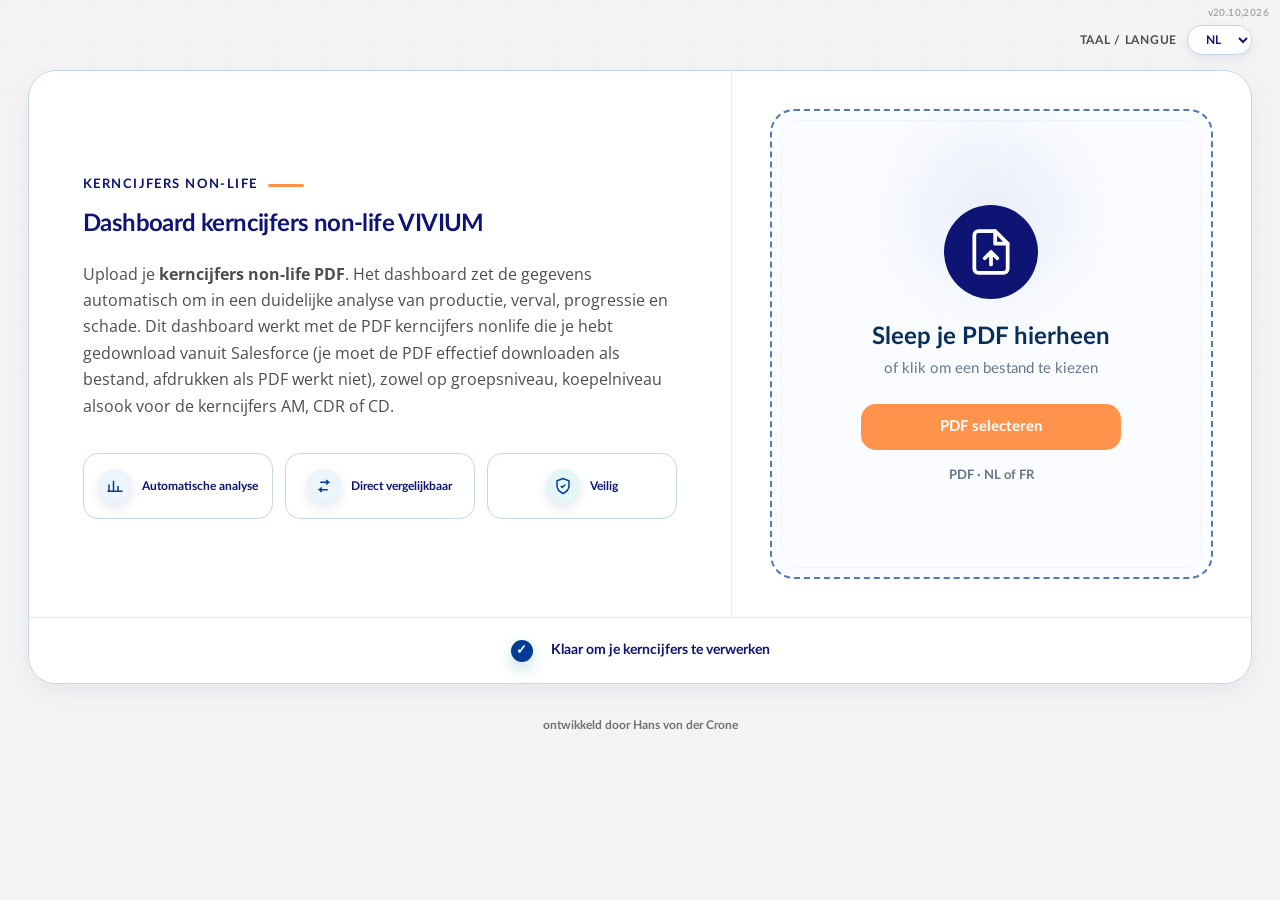
==== dashboard.html @ 4a61081d "Add files via upload" ====
﻿<!doctype html>
<html lang="nl">
<head>
<!-- Google tag (gtag.js) -->
<script async src="https://www.googletagmanager.com/gtag/js?id=G-1DXDEXC0J9"></script>
<script>
  window.dataLayer = window.dataLayer || [];
  function gtag(){dataLayer.push(arguments);}
  gtag('js', new Date());

  gtag('config', 'G-1DXDEXC0J9');
</script>
<meta charset="utf-8" />
<meta name="viewport" content="width=device-width, initial-scale=1" />
<title>Dashboard Vivium Non-Life</title>
<script src="libs/pdf.min.js"></script>
<script src="libs/html2canvas.min.js"></script>
<script src="libs/jspdf.umd.min.js"></script>
<link rel="stylesheet" href="dashboard.css">
</head>
<body>
<svg width="0" height="0" aria-hidden="true" style="position:absolute;pointer-events:none"><defs><filter id="viviumLogoTransparent" color-interpolation-filters="sRGB" x="0" y="0" width="100%" height="100%"><feColorMatrix in="SourceGraphic" type="matrix" values="1 0 0 0 0  0 1 0 0 0  0 0 1 0 0  1.18605 0 0 0 -0.18605"/></filter></defs></svg>
<button type="button" class="appVersion" id="appVersionBtn" aria-haspopup="dialog" aria-controls="releaseNotesModal">v20.10,2026</button>
<div class="releaseNotesModal hidden" id="releaseNotesModal" role="dialog" aria-modal="true" aria-labelledby="releaseNotesTitle">
  <div class="releaseNotesDialog">
    <div class="releaseNotesHead"><h2 id="releaseNotesTitle">Release notes</h2><button type="button" class="releaseNotesClose" id="releaseNotesCloseBtn" aria-label="Sluiten">×</button></div>
    <div class="releaseNotesContent hidden" id="releaseNotesContent" tabindex="0"></div>
  </div>
</div>
<div class="wrap">
  <div class="languageSwitch"><label for="languageSelect" id="languageLabel">Taal / Langue</label><select id="languageSelect"><option value="nl">NL</option><option value="fr">FR</option></select></div>
  <div id="topCompactBar" class="topCompactBar hidden">
    <div class="topCompactMain">
      <span id="topCompactTitle" class="topCompactTitle">PDF import & controle</span>
      <span id="topCompactSummary" class="topCompactSummary"></span>
    </div>
    <div class="topCompactActions">
      <button id="downloadCsvBtn" class="btn-csv hidden"><svg style="width:14px;height:14px;flex:0 0 auto;vertical-align:-2px;margin-right:5px" viewBox="0 0 24 24" fill="none" stroke="currentColor" stroke-width="2.2" stroke-linecap="round" stroke-linejoin="round"><path d="M21 15v4a2 2 0 0 1-2 2H5a2 2 0 0 1-2-2v-4"/><polyline points="7 10 12 15 17 10"/><line x1="12" y1="15" x2="12" y2="3"/></svg>Download CSV</button>
      <div id="exportPdfWrap" class="pdfExportWrap hidden">
        <div id="pdfOptionsWrap" class="pdfOptionsWrap">
          <button id="exportPdfBtn" class="btn-pdf pdfDropdownTrigger" type="button" aria-haspopup="dialog" aria-controls="pdfOptionsMenu" aria-expanded="false"><svg style="width:15px;height:15px;flex:0 0 auto" viewBox="0 0 24 24" fill="none" stroke="currentColor" stroke-width="2.2" stroke-linecap="round" stroke-linejoin="round"><path d="M14 2H6a2 2 0 0 0-2 2v16a2 2 0 0 0 2 2h12a2 2 0 0 0 2-2V8z"/><polyline points="14 2 14 8 20 8"/><line x1="12" y1="18" x2="12" y2="12"/><line x1="9" y1="15" x2="15" y2="15"/></svg><span id="exportPdfLabel">Exporteer PDF</span><svg class="pdfDropdownChevron" viewBox="0 0 24 24" fill="none" stroke="currentColor" stroke-width="2.5" stroke-linecap="round" stroke-linejoin="round" aria-hidden="true"><polyline points="6 9 12 15 18 9"/></svg></button>
          <div id="pdfOptionsMenu" class="pdfOptionsMenu" role="dialog" aria-label="PDF secties">
            <div id="pdfOptionsTitle" class="pdfOptionsTitle">PDF secties</div>
            <div class="pdfSelectionActions"><button type="button" id="pdfSelectAll" onclick="selectAllPdfSections(true)">Alles selecteren</button><button type="button" id="pdfSelectNone" onclick="selectAllPdfSections(false)">Niets selecteren</button></div>
            <label class="pdfOption"><input type="checkbox" class="pdfSectionCheck" value="summary"><span id="pdfOptSummary">Samenvatting</span></label>
            <label class="pdfOption"><input type="checkbox" class="pdfSectionCheck" value="productie"><span id="pdfOptProductie">Productie</span></label>
            <label class="pdfOption"><input type="checkbox" class="pdfSectionCheck" value="verval"><span id="pdfOptVerval">Verval</span></label>
            <label class="pdfOption"><input type="checkbox" class="pdfSectionCheck" value="schade"><span id="pdfOptSchade">Schade</span></label>
            <label class="pdfOption"><input type="checkbox" class="pdfSectionCheck" value="distributions"><span id="pdfOptDistributions">Verdelingen</span></label>
            <label class="pdfOption"><input type="checkbox" class="pdfSectionCheck" value="detail"><span id="pdfOptDetail">Detail</span></label>
            <label class="pdfOption"><input type="checkbox" class="pdfSectionCheck" value="view360"><span id="pdfOpt360">360-view</span></label>
            <div class="pdfOutputActions"><button type="button" id="printPdfBtn">Print to PDF</button><button type="button" id="pdfExportConfirmBtn">Export</button><div id="pdfPrintDestinationHint" class="pdfPrintDestinationHint">Kies in het afdrukvenster ‘Opslaan als PDF’ als bestemming/printer.</div></div>
          </div>
        </div>
      </div>
      <button type="button" id="topInfoToggleBtn" class="topInfoToggleBtn" onclick="openPdfPicker()" title="Importeer PDF" aria-label="Importeer PDF"><svg style="width:13px;height:13px;flex:0 0 auto;margin-right:5px" viewBox="0 0 24 24" fill="none" stroke="currentColor" stroke-width="2.2" stroke-linecap="round" stroke-linejoin="round"><path d="M14 2H6a2 2 0 0 0-2 2v16a2 2 0 0 0 2 2h12a2 2 0 0 0 2-2V8z"/><polyline points="14 2 14 8 20 8"/><line x1="12" y1="18" x2="12" y2="12"/><line x1="9" y1="15" x2="15" y2="15"/></svg>Importeer</button>
    </div>
  </div>
  <div class="hero">
    <div class="panel">
      <div class="heroEyebrow" id="heroEyebrow">Kerncijfers non-life</div>
      <h1 id="pageTitle">Dashboard kerncijfers non-life VIVIUM</h1>
      <p class="lead" id="pageLead">Upload je <strong>kerncijfers non-life PDF</strong>. Het dashboard zet de gegevens automatisch om in een duidelijke analyse van productie, verval, progressie en schade. Dit dashboard werkt met de PDF kerncijfers nonlife die je hebt gedownload vanuit Salesforce (je moet de PDF effectief downloaden als bestand, afdrukken als PDF werkt niet), zowel op groepsniveau, koepelniveau alsook voor de kerncijfers AM, CDR of CD.</p>
      <div class="heroBenefits">
        <div class="heroBenefit"><span class="heroBenefitIcon"><svg viewBox="0 0 24 24" fill="none" stroke="currentColor" stroke-width="2"><path d="M4 19V10M10 19V5M16 19v-7M22 19H2"/></svg></span><span id="heroBenefitAnalysis">Automatische analyse</span></div>
        <div class="heroBenefit"><span class="heroBenefitIcon"><svg viewBox="0 0 24 24" fill="none" stroke="currentColor" stroke-width="2"><path d="M7 7h11l-3-3M17 17H6l3 3M18 7l-3 3M6 17l3-3"/></svg></span><span id="heroBenefitCompare">Direct vergelijkbaar</span></div>
        <div class="heroBenefit"><span class="heroBenefitIcon" style="color:var(--green);background:#e5f6f7"><svg viewBox="0 0 24 24" fill="none" stroke="currentColor" stroke-width="2"><path d="M12 22s8-4 8-10V5l-8-3-8 3v7c0 6 8 10 8 10z"/><path d="m9 12 2 2 4-4"/></svg></span><span id="heroBenefitSafe">Veilig</span></div>
      </div>
      <div id="status" class="status">Klaar om je kerncijfers te verwerken</div>
    </div>
    <div class="upload">
      <img src="[data-uri]" alt="Vivium" class="upload-logo" id="uploadLogo">
      <div class="upload-zone" role="button" tabindex="0" onclick="document.getElementById('pdfFile').click()" onkeydown="if(event.key==='Enter'||event.key===' '){event.preventDefault();document.getElementById('pdfFile').click()}">
        <input type="file" id="pdfFile" accept="application/pdf,.pdf" multiple />
        <span class="heroUploadIcon"><svg viewBox="0 0 24 24" fill="none" stroke="currentColor" stroke-width="1.8" stroke-linecap="round" stroke-linejoin="round"><path d="M14 2H6a2 2 0 0 0-2 2v16a2 2 0 0 0 2 2h12a2 2 0 0 0 2-2V8z"/><polyline points="14 2 14 8 20 8"/><path d="M12 18v-6m-3 3 3-3 3 3"/></svg></span>
        <strong id="uploadTitle">Sleep je PDF hierheen</strong>
        <span id="uploadHint" class="hint">of klik om een bestand te kiezen</span>
        <button type="button" class="heroUploadButton" id="heroUploadButton">PDF selecteren</button>
        <span class="heroUploadMeta" id="heroUploadMeta">PDF · NL of FR</span>
      </div>
      <div id="fileName" class="upload-filename">Geen bestand geselecteerd</div>
    </div>
  </div>

  <section id="multiImportPanel" class="multiImportPanel hidden" aria-labelledby="multiImportTitle" aria-busy="false">
    <h2 id="multiImportTitle">Controleer je PDF’s</h2>
    <div id="multiImportFiles" aria-live="polite"></div>
    <label class="multiImportName"><span id="multiImportNameLabel">Naam gezamenlijk rapport (optioneel)</span><input id="multiImportName" type="text" maxlength="120"></label>
    <p id="multiImportTypeWarning" class="importTypeWarning hidden" role="status"></p>
    <p id="multiImportMessage" role="status"></p>
    <div class="multiImportActions"><button type="button" id="multiImportBuild" disabled>Rapport tonen</button><button type="button" id="multiImportCancel">Annuleren</button></div>
  </section>

  <div id="dashboard" class="hidden">
    <div id="reportSources" class="reportSources hidden"></div>
    <div id="importControl" class="importControl hidden"></div>
    <div id="brokerInfo" class="brokerInfo hidden">
      <div class="brokerTextBlock">
        <div id="brokerInfoLabel" class="label">Makelaar / koepelnummer</div>
        <div id="brokerName" class="brokerName"></div>
        <div id="brokerPeriod" class="label brokerPeriod"></div>
      </div>
      <img src="[data-uri]" alt="Vivium" class="brokerLogo" id="brokerLogoImg">
    </div>
    <div class="kpiExportWrap">
      <div id="kpis" class="kpis"></div>
      <div class="blockExportActions kpiExportActions" data-export-target="topKpis" aria-label="KPI's exporteren"><button type="button" class="blockExportBtn blockExportDownload" title="Download KPI's als PNG"><svg viewBox="0 0 24 24" fill="none" stroke="currentColor" stroke-width="2.2" stroke-linecap="round" stroke-linejoin="round"><path d="M21 15v4a2 2 0 0 1-2 2H5a2 2 0 0 1-2-2v-4"/><polyline points="7 10 12 15 17 10"/><line x1="12" y1="15" x2="12" y2="3"/></svg></button><button type="button" class="blockExportBtn blockExportCopy" title="Kopieer KPI's als afbeelding"><svg viewBox="0 0 24 24" fill="none" stroke="currentColor" stroke-width="2.2" stroke-linecap="round" stroke-linejoin="round"><rect x="9" y="9" width="13" height="13" rx="2"/><path d="M5 15H4a2 2 0 0 1-2-2V4a2 2 0 0 1 2-2h9a2 2 0 0 1 2 2v1"/></svg><span class="exportCopyText" style="font-size:11px;font-weight:950;padding-left:4px">Kopieer</span></button></div>
    </div>
    <div class="dashboardToolbarHome" id="dashboardToolbarHome">
      <div class="dashboardToolbar" id="dashboardToolbar">
        <div class="viewDropdownWrap" id="viewDropdownWrap">
          <span class="toolbarLabel" id="viewModeLabel">Weergave</span>
          <div class="view360AnalysisToggle viewModeSegmented" id="viewModeControls" role="group" aria-label="Weergave">
              <button type="button" class="active" data-view="main" id="viewMainBtn">Hoofdcategorieën</button>
              <button type="button" data-view="sub" id="viewSubBtn">Subcategorieën</button>
              <button type="button" data-view="all" id="viewAllBtn">Hoofd- en subcategorieën</button>
          </div>
        </div>
        <label class="previousYearsControl" id="previousYearsControl"><input type="checkbox" id="previousYearsToggle"><span id="previousYearsToggleLabel">Vorige jaren</span></label>
        <div class="kpiSelectorWrap" id="kpiSelectorWrap">
          <div class="toolbarGroup" id="kpiSelectorControls">
            <button type="button" class="viewDropdownMain" id="kpiSelectorMain">Alle KPI's</button>
            <button type="button" class="viewDropdownBtn" id="kpiSelectorBtn" title="KPI's kiezen" aria-label="KPI's kiezen" aria-expanded="false"><svg style="width:13px;height:13px;display:block" viewBox="0 0 24 24" fill="none" stroke="currentColor" stroke-width="2.5" stroke-linecap="round" stroke-linejoin="round"><polyline points="6 9 12 15 18 9"/></svg></button>
            <div class="viewDropdownMenu kpiSelectorMenu" id="kpiSelectorMenu" role="menu" aria-label="KPI's kiezen">
              <label class="kpiCheck"><input type="checkbox" class="kpiOverviewCheck" data-kpi-section="samenvatting" checked><span id="kpiCheckSamenvatting">Samenvatting</span></label>
              <label class="kpiCheck"><input type="checkbox" class="kpiOverviewCheck" data-kpi-section="productie" checked><span id="kpiCheckProductie">Productie</span></label>
              <label class="kpiCheck"><input type="checkbox" class="kpiOverviewCheck" data-kpi-section="verval" checked><span id="kpiCheckVerval">Verval</span></label>
              <label class="kpiCheck"><input type="checkbox" class="kpiOverviewCheck" data-kpi-section="progressie" checked><span id="kpiCheckProgressie">Progressie</span></label>
              <label class="kpiCheck"><input type="checkbox" class="kpiOverviewCheck" data-kpi-section="schade" checked><span id="kpiCheckSchade">Schade</span></label>
              <label class="kpiCheck"><input type="checkbox" class="kpiOverviewCheck" data-kpi-section="portefeuille" checked><span id="kpiCheckPortefeuille">Portefeuille</span></label>
            </div>
          </div>
        </div>
        <button type="button" class="drillBtn" id="drillToggleBtn">Alles uitklappen</button>
      </div>
    </div>
    <div class="tabs">
      <button class="tab active" data-tab="samenvatting" id="tabSamenvatting">Samenvatting</button>
      <button class="tab" data-tab="productie" id="tabProductie">Productie</button>
      <button class="tab" data-tab="verval" id="tabVerval">Verval</button>
      <button class="tab" data-tab="progressie" id="tabProgressie">Progressie</button>
      <button class="tab" data-tab="schade" id="tabSchade">Schade</button>
      <button class="tab" data-tab="portefeuille" id="tabPortefeuille">Portefeuille</button>
      <button class="tab" data-tab="detail" id="tabDetail">Detail</button>
      <button class="tab" data-tab="view360" id="tab360">360-view</button>
      <button class="tab" data-tab="kpiOverzicht" id="tabKpis">KPI's</button>
    </div>

    <section id="samenvatting" class="section active">
      <div class="card full">
        <div class="titleExportRow"><div class="sectionTitleWrap"><h2 id="summaryTitle">Samenvatting</h2><span class="sectionPeriodInline" id="summaryPeriodInline"></span></div><div class="sectionToolbarSlot"></div><div class="blockExportActions" data-export-target="summaryAll" aria-label="Samenvatting exporteren"><button type="button" class="blockExportBtn blockExportDownload" title="Download Samenvatting als PNG"><svg viewBox="0 0 24 24" fill="none" stroke="currentColor" stroke-width="2.2" stroke-linecap="round" stroke-linejoin="round"><path d="M21 15v4a2 2 0 0 1-2 2H5a2 2 0 0 1-2-2v-4"/><polyline points="7 10 12 15 17 10"/><line x1="12" y1="15" x2="12" y2="3"/></svg></button><button type="button" class="blockExportBtn blockExportCopy" title="Kopieer Samenvatting als afbeelding"><svg viewBox="0 0 24 24" fill="none" stroke="currentColor" stroke-width="2.2" stroke-linecap="round" stroke-linejoin="round"><rect x="9" y="9" width="13" height="13" rx="2"/><path d="M5 15H4a2 2 0 0 1-2-2V4a2 2 0 0 1 2-2h9a2 2 0 0 1 2 2v1"/></svg><span style="font-size:11px;font-weight:950;padding-left:4px">Kopieer</span></button></div></div>
        <div id="insightSummary" class="insightSummary hidden"></div>
      </div>
      <div id="prodBarTooltip" class="prodBarTooltip"></div>
    </section>

    <section id="view360" class="section">
      <div class="card full">
        <div class="titleExportRow"><div class="sectionTitleWrap"><h2 id="view360Title">360-view</h2><span class="sectionBrokerInline" id="view360BrokerInline"></span><span class="sectionPeriodInline" id="view360PeriodInline"></span></div><div class="sectionToolbarSlot"></div><div class="view360AnalysisToggle view360GlobalToggle" role="group" aria-label="Analyseweergave"><button type="button" class="active" data-view360-analysis="main" id="view360MainBtn">Hoofdcategorieën</button><button type="button" data-view360-analysis="sub" id="view360SubBtn">Subcategorieën</button><button type="button" data-view360-analysis="all" id="view360AllBtn">Hoofd- en subcategorieën</button></div><div class="blockExportActions" data-export-target="view360All" aria-label="360-view exporteren"><button type="button" class="blockExportBtn blockExportDownload" title="Download 360-view als PNG"><svg viewBox="0 0 24 24" fill="none" stroke="currentColor" stroke-width="2.2" stroke-linecap="round" stroke-linejoin="round"><path d="M21 15v4a2 2 0 0 1-2 2H5a2 2 0 0 1-2-2v-4"/><polyline points="7 10 12 15 17 10"/><line x1="12" y1="15" x2="12" y2="3"/></svg></button><button type="button" class="blockExportBtn blockExportCopy" title="Kopieer 360-view als afbeelding"><svg viewBox="0 0 24 24" fill="none" stroke="currentColor" stroke-width="2.2" stroke-linecap="round" stroke-linejoin="round"><rect x="9" y="9" width="13" height="13" rx="2"/><path d="M5 15H4a2 2 0 0 1-2-2V4a2 2 0 0 1 2-2h9a2 2 0 0 1 2 2v1"/></svg><span style="font-size:11px;font-weight:950;padding-left:4px">Kopieer</span></button></div></div>
        <div id="view360Content" class="view360Stack"></div>
      </div>
    </section>

    <section id="productie" class="section">
      <div class="card full">
        <div class="titleExportRow"><div class="sectionTitleWrap"><h2 id="prodTitle">Productie</h2><span class="sectionPeriodInline" id="prodPeriodInline"></span></div><div class="sectionToolbarSlot"></div><div class="blockExportActions" data-export-target="productieAll" aria-label="Productie exporteren"><button type="button" class="blockExportBtn blockExportDownload" title="Download Productie als PNG"><svg viewBox="0 0 24 24" fill="none" stroke="currentColor" stroke-width="2.2" stroke-linecap="round" stroke-linejoin="round"><path d="M21 15v4a2 2 0 0 1-2 2H5a2 2 0 0 1-2-2v-4"/><polyline points="7 10 12 15 17 10"/><line x1="12" y1="15" x2="12" y2="3"/></svg></button><button type="button" class="blockExportBtn blockExportCopy" title="Kopieer Productie als afbeelding"><svg viewBox="0 0 24 24" fill="none" stroke="currentColor" stroke-width="2.2" stroke-linecap="round" stroke-linejoin="round"><rect x="9" y="9" width="13" height="13" rx="2"/><path d="M5 15H4a2 2 0 0 1-2-2V4a2 2 0 0 1 2-2h9a2 2 0 0 1 2 2v1"/></svg><span style="font-size:11px;font-weight:950;padding-left:4px">Kopieer</span></button></div></div>
        <p class="sub" id="prodSub"></p>
        <div class="note" id="prodNote">De gegevens hieronder tonen per hoofdcategorie eerst de hoofdrij en daaronder alle subcategorieën uit de CSV.</div>
        <div id="prodGrouped"></div>
      </div>
    </section>

    <section id="verval" class="section">
      <div class="card full">
        <div class="titleExportRow"><div class="sectionTitleWrap"><h2 id="vervalTitle">Verval</h2><span class="sectionPeriodInline" id="vervalPeriodInline"></span></div><div class="sectionToolbarSlot"></div><div class="blockExportActions" data-export-target="vervalAll" aria-label="Verval exporteren"><button type="button" class="blockExportBtn blockExportDownload" title="Download Verval als PNG"><svg viewBox="0 0 24 24" fill="none" stroke="currentColor" stroke-width="2.2" stroke-linecap="round" stroke-linejoin="round"><path d="M21 15v4a2 2 0 0 1-2 2H5a2 2 0 0 1-2-2v-4"/><polyline points="7 10 12 15 17 10"/><line x1="12" y1="15" x2="12" y2="3"/></svg></button><button type="button" class="blockExportBtn blockExportCopy" title="Kopieer Verval als afbeelding"><svg viewBox="0 0 24 24" fill="none" stroke="currentColor" stroke-width="2.2" stroke-linecap="round" stroke-linejoin="round"><rect x="9" y="9" width="13" height="13" rx="2"/><path d="M5 15H4a2 2 0 0 1-2-2V4a2 2 0 0 1 2-2h9a2 2 0 0 1 2 2v1"/></svg><span style="font-size:11px;font-weight:950;padding-left:4px">Kopieer</span></button></div></div>
        <p class="sub" id="vervalSub"></p>
        <div class="note" id="vervalNote">De gegevens hieronder tonen per hoofdcategorie eerst de hoofdrij en daaronder alle subcategorieën uit de CSV, inclusief verval door klant en maatschappij.</div>
        <div id="vervalGrouped"></div>
      </div>
    </section>

    <section id="progressie" class="section">
      <div class="card full">
        <div class="titleExportRow"><div class="sectionTitleWrap"><h2 id="progTitle">Progressie</h2><span class="sectionPeriodInline" id="progPeriodInline"></span></div><div class="sectionToolbarSlot"></div><div class="blockExportActions" data-export-target="progressieAll" aria-label="Progressie exporteren"><button type="button" class="blockExportBtn blockExportDownload" title="Download Progressie als PNG"><svg viewBox="0 0 24 24" fill="none" stroke="currentColor" stroke-width="2.2" stroke-linecap="round" stroke-linejoin="round"><path d="M21 15v4a2 2 0 0 1-2 2H5a2 2 0 0 1-2-2v-4"/><polyline points="7 10 12 15 17 10"/><line x1="12" y1="15" x2="12" y2="3"/></svg></button><button type="button" class="blockExportBtn blockExportCopy" title="Kopieer Progressie als afbeelding"><svg viewBox="0 0 24 24" fill="none" stroke="currentColor" stroke-width="2.2" stroke-linecap="round" stroke-linejoin="round"><rect x="9" y="9" width="13" height="13" rx="2"/><path d="M5 15H4a2 2 0 0 1-2-2V4a2 2 0 0 1 2-2h9a2 2 0 0 1 2 2v1"/></svg><span style="font-size:11px;font-weight:950;padding-left:4px">Kopieer</span></button></div></div>
        <p class="sub" id="progSub"></p>
        <div class="note" id="progNote">Progressie wordt getoond als productie - verval + transformatie, per hoofdcategorie en subcategorie zoals aangeleverd in de CSV.</div>
        <div id="progGrouped"></div>
      </div>
    </section>

    <section id="schade" class="section">
      <div class="card full">
        <div class="titleExportRow"><div class="sectionTitleWrap"><h2 id="schadeTitle">Schade</h2><span class="sectionPeriodInline" id="schadePeriodInline"></span></div><div class="sectionToolbarSlot"></div><div class="blockExportActions" data-export-target="schadeAll" aria-label="Schade exporteren"><button type="button" class="blockExportBtn blockExportDownload" title="Download Schade als PNG"><svg viewBox="0 0 24 24" fill="none" stroke="currentColor" stroke-width="2.2" stroke-linecap="round" stroke-linejoin="round"><path d="M21 15v4a2 2 0 0 1-2 2H5a2 2 0 0 1-2-2v-4"/><polyline points="7 10 12 15 17 10"/><line x1="12" y1="15" x2="12" y2="3"/></svg></button><button type="button" class="blockExportBtn blockExportCopy" title="Kopieer Schade als afbeelding"><svg viewBox="0 0 24 24" fill="none" stroke="currentColor" stroke-width="2.2" stroke-linecap="round" stroke-linejoin="round"><rect x="9" y="9" width="13" height="13" rx="2"/><path d="M5 15H4a2 2 0 0 1-2-2V4a2 2 0 0 1 2-2h9a2 2 0 0 1 2 2v1"/></svg><span style="font-size:11px;font-weight:950;padding-left:4px">Kopieer</span></button></div></div>
        <p class="sub" id="schadeSub"></p>
        <div class="note" id="schadeNote">Interpretatie schade: een daling van schadegevallen, schadelast of S/P is positief en wordt groen weergegeven, een stijging is negatief.</div>
        <div id="schadeGrouped"></div>
      </div>
    </section>

    <section id="portefeuille" class="section">
      <div class="card full">
        <div class="titleExportRow"><div class="sectionTitleWrap"><h2 id="portefeuilleTitle">Portefeuille: verdiende premie</h2><span class="sectionPeriodInline" id="portefeuillePeriodInline"></span></div><div class="sectionToolbarSlot"></div><div class="blockExportActions" data-export-target="portefeuilleAll" aria-label="Portefeuille exporteren"><button type="button" class="blockExportBtn blockExportDownload" title="Download Portefeuille als PNG"><svg viewBox="0 0 24 24" fill="none" stroke="currentColor" stroke-width="2.2" stroke-linecap="round" stroke-linejoin="round"><path d="M21 15v4a2 2 0 0 1-2 2H5a2 2 0 0 1-2-2v-4"/><polyline points="7 10 12 15 17 10"/><line x1="12" y1="15" x2="12" y2="3"/></svg></button><button type="button" class="blockExportBtn blockExportCopy" title="Kopieer Portefeuille als afbeelding"><svg viewBox="0 0 24 24" fill="none" stroke="currentColor" stroke-width="2.2" stroke-linecap="round" stroke-linejoin="round"><rect x="9" y="9" width="13" height="13" rx="2"/><path d="M5 15H4a2 2 0 0 1-2-2V4a2 2 0 0 1 2-2h9a2 2 0 0 1 2 2v1"/></svg><span style="font-size:11px;font-weight:950;padding-left:4px">Kopieer</span></button></div></div>
        <p class="sub" id="portefeuilleSub"></p>
        <div class="note" id="portefeuilleNote">De grafieken hieronder tonen de verdiende premie op TOTAAL NON LIFE-niveau: eerst de drie meest recente volledige jaren, daarnaast de laatste periode vorig jaar tegenover de laatste periode dit jaar.</div>
        <div id="portefeuilleCharts"></div>
        <div id="portfolioPieCard" class="portfolioPieCard hidden">
          <div class="portfolioPieHeader">
            <div class="titleExportRow"><h2 id="portfolioPieTitle">Verdeling verdiende premie</h2><div class="blockExportActions" data-export-target="portfolioPie" aria-label="Verdeling verdiende premie exporteren"><button type="button" class="blockExportBtn blockExportDownload" title="Download verdeling verdiende premie als PNG"><svg viewBox="0 0 24 24" fill="none" stroke="currentColor" stroke-width="2.2" stroke-linecap="round" stroke-linejoin="round"><path d="M21 15v4a2 2 0 0 1-2 2H5a2 2 0 0 1-2-2v-4"/><polyline points="7 10 12 15 17 10"/><line x1="12" y1="15" x2="12" y2="3"/></svg></button><button type="button" class="blockExportBtn blockExportCopy" title="Kopieer verdeling verdiende premie als afbeelding"><svg viewBox="0 0 24 24" fill="none" stroke="currentColor" stroke-width="2.2" stroke-linecap="round" stroke-linejoin="round"><rect x="9" y="9" width="13" height="13" rx="2"/><path d="M5 15H4a2 2 0 0 1-2-2V4a2 2 0 0 1 2-2h9a2 2 0 0 1 2 2v1"/></svg><span style="font-size:11px;font-weight:950;padding-left:4px">Kopieer</span></button></div></div>
            <p class="sub" id="portfolioPieSub"></p>
          </div>
          <div class="portfolioPiePair">
            <div class="portfolioPiePanel" id="portfolioPiePrevPanel">
              <h3 id="portfolioPiePrevTitle"></h3>
              <div class="productionPieGrid portfolioPieGrid">
                <div class="pieWrap">
                  <canvas id="portfolioPiePrevCanvas" width="990" height="645"></canvas>
                  <div id="portfolioPiePrevTotal" class="portfolioPieTotal"></div>
                </div>
                <div id="portfolioPiePrevLegend" class="pieLegend"></div>
              </div>
            </div>
            <div class="portfolioPiePanel" id="portfolioPieCurrPanel">
              <h3 id="portfolioPieCurrTitle"></h3>
              <div class="productionPieGrid portfolioPieGrid">
                <div class="pieWrap">
                  <canvas id="portfolioPieCurrCanvas" width="990" height="645"></canvas>
                  <div id="portfolioPieCurrTotal" class="portfolioPieTotal"></div>
                </div>
                <div id="portfolioPieCurrLegend" class="pieLegend"></div>
              </div>
            </div>
          </div>
          <div id="portfolioPieTooltip" class="pieTooltip portfolioPieTooltip"></div>
        </div>
      </div>
    </section>

    <section id="kpiOverzicht" class="section">
      <div class="card full">
        <div class="titleExportRow"><div class="sectionTitleWrap"><h2 id="kpiOverviewTitle">KPI's</h2><span class="sectionPeriodInline" id="kpiOverviewPeriodInline"></span></div><div class="sectionToolbarSlot"></div><div class="blockExportActions" data-export-target="kpiOverviewAll" aria-label="KPI-overzicht exporteren"><button type="button" class="blockExportBtn blockExportDownload" title="Download KPI-overzicht als PNG"><svg viewBox="0 0 24 24" fill="none" stroke="currentColor" stroke-width="2.2" stroke-linecap="round" stroke-linejoin="round"><path d="M21 15v4a2 2 0 0 1-2 2H5a2 2 0 0 1-2-2v-4"/><polyline points="7 10 12 15 17 10"/><line x1="12" y1="15" x2="12" y2="3"/></svg></button><button type="button" class="blockExportBtn blockExportCopy" title="Kopieer KPI-overzicht als afbeelding"><svg viewBox="0 0 24 24" fill="none" stroke="currentColor" stroke-width="2.2" stroke-linecap="round" stroke-linejoin="round"><rect x="9" y="9" width="13" height="13" rx="2"/><path d="M5 15H4a2 2 0 0 1-2-2V4a2 2 0 0 1 2-2h9a2 2 0 0 1 2 2v1"/></svg><span style="font-size:11px;font-weight:950;padding-left:4px">Kopieer</span></button></div></div>
        <div id="kpiOverviewGroups" class="kpiOverviewGroups"></div>
      </div>
    </section>

    <section id="detail" class="section">
      <div class="card">
        <div class="titleExportRow"><div class="sectionTitleWrap"><h2 id="detailTitle">Hoofd- en subcategorieën</h2><span class="sectionPeriodInline" id="detailPeriodInline"></span></div><div class="sectionToolbarSlot"></div><div class="blockExportActions" data-export-target="detailAll" aria-label="Detail exporteren"><button type="button" class="blockExportBtn blockExportDownload" title="Download Detail als PNG"><svg viewBox="0 0 24 24" fill="none" stroke="currentColor" stroke-width="2.2" stroke-linecap="round" stroke-linejoin="round"><path d="M21 15v4a2 2 0 0 1-2 2H5a2 2 0 0 1-2-2v-4"/><polyline points="7 10 12 15 17 10"/><line x1="12" y1="15" x2="12" y2="3"/></svg></button><button type="button" class="blockExportBtn blockExportCopy" title="Kopieer Detail als afbeelding"><svg viewBox="0 0 24 24" fill="none" stroke="currentColor" stroke-width="2.2" stroke-linecap="round" stroke-linejoin="round"><rect x="9" y="9" width="13" height="13" rx="2"/><path d="M5 15H4a2 2 0 0 1-2-2V4a2 2 0 0 1 2-2h9a2 2 0 0 1 2 2v1"/></svg><span style="font-size:11px;font-weight:950;padding-left:4px">Kopieer</span></button></div></div>
        <p class="sub" id="detailSub"></p>
        <div id="categoryDetails"></div>
      </div>
    </section>
    <button id="floatingKpiScrollBtn" class="floatingKpiScrollBtn" type="button" onclick="scrollToKpiStart()" title="Ga naar boven" aria-label="Ga naar boven"><svg style="width:13px;height:13px;flex:0 0 auto" viewBox="0 0 24 24" fill="none" stroke="currentColor" stroke-width="2.5" stroke-linecap="round" stroke-linejoin="round"><polyline points="18 15 12 9 6 15"/></svg>TOP</button>

    <div class="card full" id="productionPieCard">
      <div class="titleExportRow"><h2 id="productionPieTitle">Verdeling productie</h2><div class="blockExportActions" data-export-target="productionPie" aria-label="Verdeling exporteren"><button type="button" class="blockExportBtn blockExportDownload" title="Download verdeling als PNG"><svg viewBox="0 0 24 24" fill="none" stroke="currentColor" stroke-width="2.2" stroke-linecap="round" stroke-linejoin="round"><path d="M21 15v4a2 2 0 0 1-2 2H5a2 2 0 0 1-2-2v-4"/><polyline points="7 10 12 15 17 10"/><line x1="12" y1="15" x2="12" y2="3"/></svg></button><button type="button" class="blockExportBtn blockExportCopy" title="Kopieer verdeling als afbeelding"><svg viewBox="0 0 24 24" fill="none" stroke="currentColor" stroke-width="2.2" stroke-linecap="round" stroke-linejoin="round"><rect x="9" y="9" width="13" height="13" rx="2"/><path d="M5 15H4a2 2 0 0 1-2-2V4a2 2 0 0 1 2-2h9a2 2 0 0 1 2 2v1"/></svg><span style="font-size:11px;font-weight:950;padding-left:4px">Kopieer</span></button></div></div>
      <p class="sub" id="productionPieSub"></p>
      <div class="productionPieGrid">
        <div class="pieWrap">
          <canvas id="productionPieCanvas" width="460" height="360"></canvas>
          <div id="productionPieTooltip" class="pieTooltip"></div>
        </div>
        <div id="productionPieLegend" class="pieLegend"></div>
      </div>
    </div>

  </div>

  <div class="footer-disclaimer">ontwikkeld door Hans von der Crone</div>
</div>

<!-- Release notes: voeg nieuwe versies onderaan toe, gevolgd door één wijziging per regel. -->
<script type="text/plain" id="releaseNotesSource">
v1.5.26
lancering 1e versie
toevoeging van PDF export functionaliteit
toevoeging van taartdiagram verdiende premie onder portefeuille
check import PDF
import-scherm klapt dicht na importeren pdf
werkt nu ook voor AM/CDR cijfers
onderverdelingen snel open/dicht te klikken met knop "alles tonen/beperkte weergave"
mogelijkheid om enkel hoofdblokken of subcategorieën te tonen
kleurbalkjes consistent gemaakt qua layout/kleur over alle tabs
taartdiagrammen aangepast, met hoverfunctionaliteit
volgorde negatieve/positieve progressie juistgezet onderaan
enkel foutjes rechtgezet bij keuzes weergave
verdeling portefeuille toevoegd aan PDF
gemiddelde schadelast toegevoegd per categorie
% verval toegevoegd onder sectie "vervalpremie"
mogelijkheid toegevoegd om elk blok te downloaden of in geheugen te zetten (copy) als PNG bestand
KPI's bovenaan wijzigen ifv gekozen tab met relevante info
taartdiagrammen onderaan tonen nu ook telkens vergelijking vorig jaar (volledig jaar)
taartdiagrammen hebben nieuwe layout, info bubbels verschijnen nu ook als je in legende hovert
bij progressie staat nu een ander type grafiek (waterfall-grafiek) + legenda met vergelijking
de S/P Kpi's tonen nu ook verschil in %-punten tov vorig jaar

v4.5.26
tekstuele informatie bij de samenvatting wat leesbaarder gemaakt met sortering op %
bij detail per categorie S/P en afgetopte S/P vermeld met vergelijking
mooiere uitlijning van de detailblokken + consistent lettertype
periode wordt vermeld als MAAND/JAAR ipv MAAND JAAR (is visueel duidelijker)
watervalgrafiek aangepast, is nu duidelijker en juister
euro notatie volgens Belgische norm

v9.5.26
op verzoek collega's overal waar delta S/P wordt getoond, aangepast zodat dit absolute verschil toont ipv rekenkundig verschil, we spreken bij makelaars ook altijd over absolute stijging/daling
bij verval info toegevoegd rond verval vs verdiede premie
miniblokken 'verval door klant' en 'verval door maatschappij' verborgen onder selectieknop (is niet altijd relevant en neemt veel plaats op scherm)
staafgrafieken bij de categorieblokken anders ingedeeld, visueel sterker
PDFs grondig aangepast en uitgebreid
delta's toegevoegd naast elke balk 'laatste periode' in de miniblokken
detail per categorie toegevoegd aan pdf

v12.5.26
keuzemenu toegevoegd aan de PDF export zodat je delen kan kiezen
PDF export + csv export makkelijker bereikbaar gemaakt (rechtsboven), zat voorheen in submenu
weergave-keuze knop met dropdown en op logischere plaats gezet
verdeling portefeuille toegevoegd aan pdf
import knop rechtsboven voorzien naast export PDF
layout tabs wat visueel aangepast, taalkeuze staat nu ook in 1 balk (meer plaats)
subtiele animaties toegevoegd
als je op een KPI klikt, dan springt pagina naar betreffende categorie voor detail

v13.5.26
versienummer toegevoegd rechtsboven

v18.5.26
op tabblad schade is rechtsbijstand weggehaald als KPI en TOTAAL NON LIFE toegevoegd, staat helemaal links gevolgd door de belangrijkste takken
KPI's op beginscherm visueel wat aangepast met grafiek
bij schade kan je nu op de KPI's switchen tussen afgetopte/niet-afgetopt

v29.5.26
bug opgelost bij progressie grafiek in KPI
KPI's tabblad toegevoegd met selectiemogelijkheid
KPI's op tabblad kunnen nu ook gedownload/gecopy-paste worden

v08.06.26
werkt nu volledig offline 

v15.06.26
hover buttons hebben subtiele blauwe achtergrond indien geselecteerd
staafgrafieken bij samenvatting iets dikker gemaakt
pdf export aangepast zodat de KPI's bij samenvatting er nu ook op staan, en grafieken iets duidelijker zijn
subtiele animatie toegevoegd bij opvullen balkjes
vivium logo terug in orde (was verdwenen in vorige versie)
hover-info overal gelijkgetrokken qua layout/kleuren
foutje verwijderd in hover-over bij portefeuille J-1

v16.06.26
download/kopiëren buttons aangepast
nieuwe icoontjes die professioneler ogen
samenvattingtekst aangepast met meer nuance bij lichte/medium stijging/daling
portefeuille kan nu ook wisselen tussen enkel hoofdcategorieën/subcategorieën
download/copy knoppen subtieler als hangende knop gemaakt aan kaders (=visueel sterker)

v03.09.26
als er reeds een PDF is geimporteerd en je wil een nieuwe opladen, dan krijg je nu meteen het dialoogvenster om bestand te zoeken ipv nogmaals te moeten klikken
bij de tabs waar van toepassing, kan je nu meteen kiezen om de voorgaande 3j ook te tonen in de info (stond voorheen wat verborgen in dropdown hoofd/subcat)
bij de KPI's kan je nu ook de voorgaande jaren tonen
tabbalk is aangepast zodat je bij kleinere schermresoluties toch nog alle keuzes ziet
keuzes voor categorieën duidelijker gemaakt en op andere, meer consistente positie naast mogelijkheid voor tonen alle jaren
keuzeknop alles tonen/beperkte weergave hernoemd naar alles uitklappen/inklappen
info ultimo vermeld onder titelbalk, zodat je meteen ook kan zien tot welke ultimo datum info op dashboard staat
tabbalk aangepast zodat die op één lijn past op laptopschermen VIVIUM resolutie 1920x1200 (stond voorheen op 2 lijnen)
in de taartinfo bij schade naast verdeling schadelast ook de S/P's vermeld in hover-over
door te klikken op versienummer rechtsboven, krijg je nu ook de releasenotes te zien
startpagina aantrekkelijker gemaakt met extra uitleg
volgorde hoofd+sub/hoofd/sub categorieën logischer gezet (standaardkeuze staat nu links)

v08.09.26
Bij export PDF kan je nu alle keuzes in één keer aan- of uitzetten.
Titel in de browserbalk gewijzigd naar "Dashboard VIVIUM Non-Life".
Release notes zijn nu ingebouwd in het HTML-bestand en worden niet meer via een extern bestand geladen.
Volgorde van de 360-view aangepast zodat deze beter aansluit bij de kerncijfers.
360-view onderverdeeld in in- en uitklapbare topics, zodat je zelf kan bepalen wat zichtbaar is en wat niet.

v18.09.2026
Bij progressie duidelijk gemaakt in bubbels hoe progressie is opgebouwd; in de horizontale balken hover-ups toegevoegd met details.
Progressiebalken hebben nu een centraal nulpunt: negatieve waarden links, positieve waarden rechts.
De nieuwste periode (oranje) staat bovenaan en J-1 eronder. Als vorige jaren gekozen zijn, staan die daaronder verder van recent naar oud.
Bij vergelijkingen tussen periodes zijn pijltjes toegevoegd aan de delta's en zijn de delta's verticaal tussen de balkjes geplaatst voor een visueel duidelijkere vergelijking.
Bij portefeuille is de delta tussen J-1 en J oranje gemaakt en verticaal uitgelijnd op de balk van de laatste periode, zodat duidelijker is dat dit de delta maand versus maand betreft.
Periodes in de KPI's worden vermeld als MM/JJ in plaats van MM JJJJ.
Blokken bij schade zijn logischer ingedeeld, bijvoorbeeld S/P niet afgetopt en S/P afgetopt naast elkaar in plaats van onder elkaar.

v23.09.2026
Kleuren en lettertypes aangepast volgens brandbook VIVIUM 2026.
Waterfall-grafiek voorzien van kleur en hover-overinformatie.
Delta-knoppen overal consistent gemaakt qua kleur en lay-out.
Hover-overinformatie toegevoegd voor de wissel tussen S/P en afgetopte S/P in de schade-KPI's.
Icoontjes meer kleur gegeven en correct uitgelijnd ten opzichte van de tekst.
Bij portefeuille extra delta-informatie tussen de balken toegevoegd.
In de Detail-tab delta's voor S/P en S/P afgetopt toegevoegd.
Bij Exporteer PDF is "Print to PDF" toegevoegd. Naast de bestaande export op basis van schermafbeeldingen kun je via "Opslaan als PDF" in het afdrukvenster een lichtere PDF maken. Deze nieuwe optie houdt rekening met de actieve weergave-instellingen en exporteert alleen de secties die je in de dropdown selecteert.
Exporteer PDF knop aangepast, zodat je altijd eerst secties moet kiezen en onderaan dan keuze kan maken tussen Print to PDF en Export.
Datumnotaties overal gelijkgetrokken: MM JJJJ wordt nu consequent als MM/JJJJ getoond.
De 360-view is logischer ingedeeld; dubbele of irrelevante informatie is weggelaten.
De weergave start nu met alleen hoofdcategorieën. Bovenaan kun je ook alleen subcategorieën of beide kiezen. Bij de hoofdcategorieën kun je per blok via de link onderaan subcategorieën tonen of verbergen. Opnieuw op 'Hoofdcategorieën' klikken sluit alle afzonderlijk geopende subcategorieën.

v20.10,2026
mogelijkheid om meerdere PDFs in te lezen en te combineren in één rapport
</script>
<script src="dashboard.js"></script>









</body>
</html>
---- dashboard.css ----
:root{--bg:#f4f7fb;--card:#fff;--ink:#0d1473;--muted:#4d4d4d;--line:#c5d6e5;--blue:#0d1473;--blue2:#c5d6e5;--blue3:#043c93;--orange:#ff934c;--orange2:#fff4ed;--green:#043c93;--green2:#e6ecf4;--red:#0d1473;--red2:#fff4ed;--purple:#043c93;--purple2:#edf3f7;--shadow:0 8px 24px rgba(13,20,115,.07);--radius:14px;--stack-gap:11px}
*{box-sizing:border-box}body{margin:0;min-height:100vh;font-family:Lato,Arial,sans-serif;background:radial-gradient(circle at 7% 0%,rgba(4,60,147,.10),transparent 31%),radial-gradient(circle at 96% 4%,rgba(255,147,76,.10),transparent 28%),linear-gradient(180deg,#f7faff 0%,#f2f6fb 52%,#edf3f9 100%);color:var(--ink);position:relative}.appVersion{position:fixed;top:5px;right:8px;z-index:10020;font-size:10px;font-weight:700;letter-spacing:.04em;color:#4d4d4d;opacity:.45;pointer-events:none}.wrap{max-width:1380px;margin:auto;padding:28px;position:relative;z-index:1}.hero{display:grid;grid-template-columns:1.35fr .75fr;gap:22px;margin-bottom:22px}.panel,.upload,.card,.kpi{background:var(--card);border:1px solid rgba(217,227,239,.95);border-radius:var(--radius);box-shadow:var(--shadow)}.panel{padding:26px}.upload{padding:24px;text-align:center;display:flex;flex-direction:column;justify-content:center;gap:12px}h1{font-size:35px;line-height:1.05;margin:0 0 10px;letter-spacing:-.04em}.lead{margin:0;color:var(--muted);line-height:1.55}.btn{display:inline-flex;align-items:center;justify-content:center;border:0;border-radius:999px;background:var(--blue);color:white;font-weight:700;padding:14px 20px;cursor:pointer;box-shadow:0 10px 20px rgba(13,20,115,.16)}input[type=file]{display:none}.hint,.small{font-size:13px;color:var(--muted)}.status{margin-top:16px;border-radius:12px;padding:12px 14px;background:#edf5fc;border:1px solid #bad2ea;color:var(--blue);font-weight:700}.warn{background:#fff4e8;border-color:#fff4ed;color:#9a4b10}.hidden{display:none!important}
body::before{content:"";position:fixed;inset:0;pointer-events:none;z-index:-1;background-image:linear-gradient(rgba(13,20,115,.03) 1px,transparent 1px),linear-gradient(90deg,rgba(13,20,115,.026) 1px,transparent 1px);background-size:46px 46px;mask-image:linear-gradient(to bottom,rgba(0,0,0,.55),transparent 68%)}
.appVersion{border:0;background:transparent;padding:2px 3px;font-family:inherit;pointer-events:auto;cursor:pointer;border-radius:5px;transition:opacity .15s ease,color .15s ease,background .15s ease}.appVersion:hover,.appVersion:focus-visible{opacity:1;color:var(--blue);background:rgba(255,255,255,.88);outline:none}.releaseNotesModal{position:fixed;inset:0;z-index:10100;display:grid;place-items:center;padding:24px;background:rgba(15,38,63,.42);backdrop-filter:blur(4px)}.releaseNotesDialog{width:min(720px,100%);height:min(76vh,720px);min-height:320px;display:flex;flex-direction:column;overflow:hidden;background:#fff;border:1px solid #cbdff2;border-radius:20px;box-shadow:0 28px 80px rgba(15,23,42,.28)}.releaseNotesHead{display:flex;align-items:center;justify-content:space-between;gap:16px;padding:17px 18px;border-bottom:1px solid #dce8f3;background:linear-gradient(135deg,#f7fbff,#fff)}.releaseNotesHead h2{margin:0;color:var(--blue);font-size:20px;font-weight:700}.releaseNotesClose{width:34px;height:34px;display:grid;place-items:center;border:1px solid #cbdff2;border-radius:999px;background:#fff;color:var(--blue);font-size:23px;line-height:1;cursor:pointer}.releaseNotesClose:hover{background:#edf5fc}.releaseNotesStatus{padding:14px 18px;color:var(--muted);font-size:13px;font-weight:700}.releaseNotesContent,.releaseNotesFrame{flex:1;min-height:0;overflow:auto;margin:0;padding:18px 22px 24px;color:#24435f;background:#fff;font:600 13px/1.55 Lato,Arial,sans-serif;white-space:pre-wrap;overflow-wrap:anywhere;scrollbar-gutter:stable}.releaseNotesFrame{width:100%;border:0;padding:0}.releaseNotesContent:focus{outline:2px solid #c5d6e5;outline-offset:-3px}body.releaseNotesOpen{overflow:hidden}@media(max-width:640px){.releaseNotesModal{padding:12px}.releaseNotesDialog{height:min(84vh,720px)}.releaseNotesContent{padding:16px}}
/* ─── Inklapbare topinformatie na PDF-import ───────────────────────────── */
.topCompactBar{display:flex;align-items:center;justify-content:space-between;gap:14px;background:linear-gradient(135deg,#ffffff,#f8fbff);border:1px solid var(--line);border-radius:16px;box-shadow:var(--shadow);padding:10px 14px;margin:0 0 var(--stack-gap);color:var(--ink);position:relative;z-index:120}
.topCompactMain{display:flex;align-items:center;gap:10px;min-width:0;line-height:1.2}
.topCompactTitle{font-size:12px;text-transform:uppercase;letter-spacing:.06em;font-weight:700;color:var(--blue);white-space:nowrap}
.topCompactSummary{font-size:13px;font-weight:700;color:#405775;white-space:nowrap;overflow:hidden;text-overflow:ellipsis;min-width:0}
.topCompactActions{display:inline-flex;align-items:center;gap:8px;flex:0 0 auto}
.topCompactActions .btn-csv{width:auto;min-width:116px;height:34px;padding:0 12px;font-size:12px;box-shadow:none;background:#fff7ef;color:#b8570b;border:1px solid #ffd0a8}
.topCompactActions .btn-csv:hover{background:#fff1e3}
.topCompactActions .pdfExportWrap{width:174px;align-self:auto}
.topCompactActions .btn-pdf{height:36px;padding:0 15px;font-size:12px;border-radius:999px;box-shadow:0 8px 18px rgba(13,20,115,.16)}
.topCompactActions .pdfOptionsWrap{margin-left:0}
.topInfoToggleBtn{width:auto;min-width:78px;height:36px;padding:0 14px;border-radius:999px;border:1px solid #cbdff2;background:#fff;color:var(--blue);font-size:12px;font-weight:700;cursor:pointer;display:inline-flex;align-items:center;justify-content:center;box-shadow:0 6px 14px rgba(13,20,115,.10);flex:0 0 auto;transition:background .15s ease,transform .15s ease,box-shadow .15s ease}
.topInfoToggleBtn:hover{background:#edf5fc;transform:scale(1.05);box-shadow:0 9px 18px rgba(13,20,115,.16)}
body.topInfoReady.topInfoCollapsed .hero,body.topInfoReady.topInfoCollapsed #importControl{display:none!important}
@media(max-width:760px){.topCompactMain{flex-direction:column;align-items:flex-start;gap:4px}.topCompactSummary{white-space:normal}.topCompactBar{align-items:flex-start;flex-wrap:wrap}.topCompactActions{width:100%;display:grid;grid-template-columns:1fr 1.25fr auto}.topCompactActions .btn-csv,.topCompactActions .pdfExportWrap{width:100%}.topCompactActions .pdfExportWrap{display:flex}.topCompactActions .btn-pdf{flex:1}.topCompactActions .topInfoToggleBtn{justify-self:end}}
.kpis{display:grid;grid-template-columns:repeat(5,1fr);gap:14px;margin:var(--stack-gap) 0;position:relative;overflow:visible;align-items:stretch}.kpi{padding:18px;position:relative;min-height:142px;height:142px;display:flex;flex-direction:column;justify-content:flex-start;overflow:hidden}.kpiScrollBtn{position:absolute;left:-24px;top:50%;transform:translateY(-50%);width:28px;height:28px;border-radius:999px;border:1px solid #cbdff2;background:rgba(255,255,255,.92);color:var(--blue);font-weight:700;line-height:1;cursor:pointer;box-shadow:0 6px 14px rgba(13,20,115,.12);display:inline-flex;align-items:center;justify-content:center;z-index:3;transition:background .15s ease,transform .15s ease,box-shadow .15s ease;font-size:12px}.kpiScrollBtn:hover{background:#edf5fc;transform:translateY(-50%) scale(1.06);box-shadow:0 9px 18px rgba(13,20,115,.18)}.floatingKpiScrollBtn{position:fixed;right:24px;bottom:24px;width:auto;min-width:74px;height:38px;padding:0 13px;border-radius:999px;border:1px solid #cbdff2;background:rgba(255,255,255,.94);color:var(--blue);font-weight:700;font-size:12px;letter-spacing:.01em;cursor:pointer;box-shadow:0 10px 24px rgba(13,20,115,.16);display:inline-flex;align-items:center;justify-content:center;gap:6px;z-index:80;backdrop-filter:blur(8px);transition:background .15s ease,transform .15s ease,box-shadow .15s ease,opacity .15s ease}.floatingKpiScrollBtn:hover{background:#edf5fc;transform:translateY(-2px);box-shadow:0 14px 30px rgba(13,20,115,.22)}.floatingKpiScrollBtn span{font-size:14px;line-height:1}.kpi .label{font-size:11px;text-transform:uppercase;letter-spacing:.06em;font-weight:700;color:var(--muted)}.kpi .value{font-size:26px;font-weight:700;margin-top:8px;text-align:left}.kpi-subvalue{display:block;font-size:20px;line-height:1.15;margin-top:2px}.delta{font-size:13px;font-weight:700;margin-top:5px;text-align:left}.pos{color:var(--green)}.neg{color:var(--red)}.neu{color:var(--muted)}.dynamicCategoryKpi .label{font-size:12px;color:var(--blue);line-height:1.15;min-height:34px;display:flex;align-items:flex-start}.dynamicCategoryKpi .value{font-size:24px;line-height:1.08}.dynamicCategoryKpi .delta{font-size:12.5px;line-height:1.28}.dynamicCategoryKpi .kpi-subvalue{font-size:18px;line-height:1.12;margin-top:3px}/* ─── Tabs ─────────────────────────────────────────────────────────────── */
.kpiExportWrap{position:relative;margin:var(--stack-gap) 0;padding:49px 16px 16px;background:linear-gradient(180deg,#fff,#f8fbff);border:1px solid var(--line);border-radius:18px;box-shadow:0 10px 26px rgba(13,20,115,.06)}
.kpiExportHead{display:flex;align-items:center;justify-content:space-between;gap:14px;margin-bottom:14px;min-height:40px;padding-right:112px}
.kpiExportTitle{margin:0;color:var(--blue);font-size:14px;font-weight:700;letter-spacing:.01em}
.kpiExportWrap .kpis{margin:0}
.kpiExportActions{position:absolute;right:18px;top:0;display:inline-flex;gap:5px;align-items:center;z-index:6;padding:3px;border-radius:11px}
.kpiOverviewGroups{display:grid;gap:18px}
.kpiOverviewBlock{position:relative;border:1px solid var(--line);border-radius:18px;background:linear-gradient(180deg,#fff,#f7fbff);padding:18px;box-shadow:0 10px 26px rgba(13,20,115,.06)}
.kpiOverviewHead{display:flex;align-items:baseline;gap:10px;margin-bottom:14px;padding-right:76px}
.kpiOverviewHead h3{margin:0;color:var(--blue);font-size:20px;font-weight:700;line-height:1.1}
.kpiOverviewHead .small{font-weight:700}
.kpiOverviewBlock>.blockExportActions{position:absolute!important;right:16px!important;top:0!important;transform:none!important;margin:0!important;z-index:7}
.kpiOverviewGrid{margin:0}
.kpiOverviewGrid .kpi{height:auto;min-height:142px;overflow:visible}
.kpiCompareHistory{margin-top:3px;padding-top:7px;border-top:1px solid #e6eef7;display:flex;flex-direction:column;gap:5px}
.kpiCompareHistoryLine{display:grid;grid-template-columns:43px minmax(68px,1fr) 58px;gap:3px;align-items:center}
.kpiCompareHistoryLine .kpiCompareTrack,.kpiCompareHistoryLine .kpiCompareZeroTrack{min-width:0}
.kpiCompareHistoryLine .kpiCompareZeroTrack{height:14px;border:1px solid #c5d6e5;border-radius:999px;background:#eef2f7;overflow:hidden;box-shadow:inset 0 1px 3px rgba(15,23,42,.05)}
.kpiCompareHistoryLine .kpiCompareZeroTrack::before{top:1px;bottom:1px}
.kpiCompareHistoryLine .kpiCompareZeroFill{top:3px;height:8px}
@media(max-width:640px){.kpiCompareHistoryLine{grid-template-columns:43px minmax(54px,1fr) 58px}}
.kpiOverviewEmpty{border:1px dashed #cbdff2;border-radius:14px;background:#f8fbff;color:var(--muted);font-size:13px;font-weight:700;padding:16px;text-align:center}
.kpiSelectorWrap{position:relative;display:none;align-items:center}
.dashboardToolbar.kpiToolbar .viewDropdownWrap,.dashboardToolbar.kpiToolbar .drillBtn{display:none}
.dashboardToolbar.kpiToolbar .kpiSelectorWrap{display:inline-flex;order:1}
.dashboardToolbar.kpiToolbar .previousYearsControl{order:2}
.dashboardToolbar.hideViewDropdown .viewDropdownWrap{display:none}
.dashboardToolbar.hideViewDropdown .previousYearsControl,.dashboardToolbar.hidePreviousYears .previousYearsControl{display:none}
.dashboardToolbar.hideDrillButton .drillBtn{display:none}
.kpiSelectorMenu{width:250px}
.kpiCheck{display:flex;align-items:center;gap:9px;width:100%;border:0;background:transparent;color:#233b5e;border-radius:10px;padding:9px 10px;font-size:13px;font-weight:700;cursor:pointer;text-align:left}
.kpiCheck:hover{background:#f5f9fd;color:var(--ink)}
.kpiCheck input{width:15px;height:15px;accent-color:var(--blue)}
@media(max-width:760px){.kpiExportWrap{padding:49px 14px 14px}.kpiExportHead{align-items:flex-start;flex-direction:column;min-height:0;padding-right:0}.kpiExportWrap .kpis{margin-top:0}.kpiExportActions{margin:0;padding:3px}.kpiOverviewBlock{padding:14px}}
.kpi[data-kpi-cat]{cursor:pointer;transition:transform .15s ease,box-shadow .15s ease,border-color .15s ease}
.kpi[data-kpi-cat]:hover{background:#dfeeff;transform:translateY(-2px);box-shadow:0 12px 28px rgba(13,20,115,.12);border-color:#a9cbea}
.kpi[data-kpi-cat]:focus-visible{outline:3px solid rgba(255,147,76,.32);outline-offset:3px}
.tabs{display:flex;justify-content:space-between;gap:8px;margin:var(--stack-gap) 0;align-items:stretch;padding:6px;background:#edf4fb;border:1px solid var(--line);border-radius:16px}
.tab{border:1px solid transparent;background:transparent;color:#41556d;border-radius:10px;padding:10px 16px;font-size:14px;min-height:40px;font-weight:700;cursor:pointer;position:relative;transition:background .15s ease,color .15s ease,box-shadow .15s ease,border-color .15s ease;flex:0 1 auto;white-space:nowrap}
.tab:hover:not(.active){background:#ff934c;color:#fff;box-shadow:0 6px 14px rgba(13,20,115,.10)}
.tab.active{background:var(--orange);color:#fff;border-color:var(--orange);box-shadow:0 10px 22px rgba(255,147,76,.22);z-index:2}
.tab.active::after{content:'';position:absolute;left:14px;right:14px;bottom:-7px;height:3px;background:var(--tab-color);border-radius:999px;opacity:.95}

/* Tab-kleuren: --tab-color bepaalt de kleur van de actieve tab-indicator per tab */
#tabProductie{--tab-color:var(--blue3)}
#tabVerval{--tab-color:var(--orange)}
#tabProgressie{--tab-color:var(--blue)}
#tabSchade{--tab-color:var(--blue2)}
#tabSamenvatting{--tab-color:var(--blue)}
#tabDetail{--tab-color:#9eb5cc}
#tabPortefeuille{--tab-color:#174b7d}
#tabKpis{--tab-color:var(--blue2)}
#tab360{--tab-color:var(--green)}

/* ─── Secties ──────────────────────────────────────────────────────────── */
.section{display:none}
.section.active{display:block;position:relative;padding-top:0}
.section.active>.card{position:relative;border:1px solid var(--line);box-shadow:0 10px 26px rgba(13,20,115,.06);overflow:visible}
.section.active>.card::after{content:none}

/* ─── Layout helpers ────────────────────────────────────────────────────── */
.grid{display:grid;grid-template-columns:1fr 1fr;gap:18px}
.full{grid-column:1/-1}
.card{padding:20px;margin-bottom:var(--stack-gap)}
h2{font-size:22px;margin:0 0 6px;letter-spacing:-.02em}
h3{font-size:17px;margin:0 0 12px}
.sub{color:var(--muted);margin:0 0 16px;line-height:1.45}

/* ─── Bars ──────────────────────────────────────────────────────────────── */
.bars{display:flex;flex-direction:column;gap:14px}
.barrow{display:block}
.barlabel{font-weight:400;margin-bottom:8px}.barValueDelta{border-radius:999px;padding:2px 6px;font-size:13px;font-weight:700;background:#eef6fb;color:var(--muted);white-space:nowrap;text-align:center}.barValueDelta.pos{background:#dff4f7;color:var(--green)}.barValueDelta.neg{background:#fff0e8;color:var(--red)}.barDeltaSlot{text-align:center;font-size:13px;font-weight:700;white-space:nowrap;font-variant-numeric:tabular-nums}.barrow:has(.catMainText.hasSubs){position:relative;padding:0 0 12px;margin:0 0 10px}.barrow:has(.catMainText.hasSubs)::after{content:"";position:absolute;left:0;right:0;bottom:0;height:1px;background:linear-gradient(90deg,rgba(13,20,115,.34),rgba(197,214,229,.22),rgba(197,214,229,0));border-radius:999px}
.bararea{display:flex;flex-direction:column;gap:6px}
/* Delta centred between its comparison rows, without increasing row height. */
.bararea>.barline>.barDeltaSlot{position:relative;align-self:stretch;overflow:visible}
.bararea>.barline>.barDeltaSlot>.barValueDelta{position:absolute;left:18px;top:-3px;transform:translateY(-50%)}
.bararea>.previousYearLine>.barDeltaSlot>.previousYearsDelta{position:absolute;left:18px;top:calc(100% + 5px);transform:translateY(-50%)}
.bararea>.barline>.barDeltaSlot:has(>span)::before{content:"";position:absolute;left:0;top:-3px;transform:translateY(-50%) scale(-1,-1);width:11px;height:23px;background:currentColor;-webkit-mask:url("data:image/svg+xml,%3Csvg xmlns='http://www.w3.org/2000/svg' viewBox='0 0 12 24'%3E%3Cpath d='M10 2C0 2 0 22 10 22M7 18l3 4-4 1' fill='none' stroke='black' stroke-width='1.5' stroke-linecap='round' stroke-linejoin='round'/%3E%3C/svg%3E") center/contain no-repeat;mask:url("data:image/svg+xml,%3Csvg xmlns='http://www.w3.org/2000/svg' viewBox='0 0 12 24'%3E%3Cpath d='M10 2C0 2 0 22 10 22M7 18l3 4-4 1' fill='none' stroke='black' stroke-width='1.5' stroke-linecap='round' stroke-linejoin='round'/%3E%3C/svg%3E") center/contain no-repeat}
.bararea>.previousYearLine>.barDeltaSlot:has(>span)::before{top:calc(100% + 5px)}
.bararea>.barline>.barDeltaSlot:has(>span.pos)::before{color:var(--green)}
.bararea>.barline>.barDeltaSlot:has(>span.neg)::before{color:var(--red)}
.barline{display:grid;grid-template-columns:82px minmax(130px,1fr) 72px 118px;gap:8px;align-items:center}
.period{font-size:13px;font-weight:700;color:var(--muted)}
.track{position:relative;height:20px;background:#eef2f7;border-radius:999px;overflow:hidden;border:1px solid #c5d6e5;box-shadow:inset 0 1px 4px rgba(15,23,42,.06)}
.fill{position:absolute;left:3px;top:3px;height:12px;border-radius:999px;min-width:2px;max-width:calc(100% - 6px);box-shadow:0 5px 12px rgba(15,23,42,.10)}
.fill.prevPeriod{background:linear-gradient(90deg,#c5d6e5,#0d1473)}
.fill.currPeriod{background:linear-gradient(90deg,#fff4ed,#ff934c)}
.value{text-align:right;font-size:13px;font-weight:700;white-space:nowrap;font-variant-numeric:tabular-nums}
.progressTrack{position:relative;height:20px;background:#eef2f7;border-radius:999px;overflow:hidden;border:1px solid #c5d6e5;box-shadow:inset 0 1px 4px rgba(15,23,42,.06)}
.progressTrack::before{content:"";position:absolute;left:50%;top:2px;bottom:2px;width:2px;background:#8fa3ba;border-radius:999px;z-index:2}
.progressFill{position:absolute;top:3px;height:12px;border-radius:999px;min-width:2px;max-width:calc(50% - 3px);z-index:1;box-shadow:0 5px 12px rgba(15,23,42,.10)}
.progressFill.pos{left:50%;background:linear-gradient(90deg,#c5d6e5,#0d1473)}
.progressFill.neg{right:50%;background:linear-gradient(90deg,var(--blue),var(--blue2))}
.progressFill.pos.prevPeriod,.progressFill.sp-bad.prevPeriod{left:50%;background:linear-gradient(90deg,#c5d6e5,#0d1473)}
.progressFill.neg.prevPeriod,.progressFill.sp-good.prevPeriod{right:50%;background:linear-gradient(90deg,#0d1473,#c5d6e5)}
.progressFill.pos.currPeriod,.progressFill.sp-bad.currPeriod{left:50%;background:linear-gradient(90deg,#fff4ed,#ff934c)}
.progressFill.neg.currPeriod,.progressFill.sp-good.currPeriod{right:50%;background:linear-gradient(90deg,#ff934c,#fff4ed)}
/* S/P variant blijft een mediaanbalk; kleur volgt de periode: vorig jaar blauw, nieuwere periode oranje */
.progressFill.sp-good{right:50%}
.progressFill.sp-bad{left:50%}
.progressFill.sp-right{left:50%}
.progressFill.sp-left{right:50%}
/* Balkkleuren blijven periodegebonden: vorige periode blauw, huidige periode oranje.
   Tekstkleur geldt enkel nog voor extremen: <0% groen, >100% rood. */
.progressFill.sp-right.prevPeriod{left:50%;background:linear-gradient(90deg,#c5d6e5,#0d1473)!important}
.progressFill.sp-left.prevPeriod{right:50%;background:linear-gradient(90deg,#0d1473,#c5d6e5)!important}
.progressFill.sp-right.currPeriod{left:50%;background:linear-gradient(90deg,#fff4ed,#ff934c)!important}
.progressFill.sp-left.currPeriod{right:50%;background:linear-gradient(90deg,#ff934c,#fff4ed)!important}
.barline.progressLine .value.pos{color:var(--green)}
.barline.progressLine .value.neg{color:var(--red)}

/* ─── Tabel ─────────────────────────────────────────────────────────────── */
.summary-table{width:100%;border-collapse:collapse;font-size:14px}
th,td{padding:12px;border-bottom:1px solid var(--line);text-align:right;vertical-align:top}
th:first-child,td:first-child{text-align:left}
th{font-size:12px;text-transform:uppercase;letter-spacing:.05em;color:var(--muted);background:#f8fafc}
.spCompare{display:grid;grid-template-columns:minmax(48px,1fr) 18px minmax(48px,1fr);gap:4px;align-items:center;justify-content:end;font-variant-numeric:tabular-nums}
.spCompare .spPrev,.spCompare .spCurr{text-align:right;white-space:nowrap}.spCompare .spArrow{text-align:center;color:var(--muted);font-weight:700}

/* ─── Pills / categorie-blokken ─────────────────────────────────────────── */
.pill{display:inline-block;padding:5px 9px;border-radius:999px;font-weight:700;font-size:12px;background:#fff4e8;color:var(--orange);border:1px solid var(--orange2);margin-right:6px}
.pill.subpill{background:#edf5fc;color:var(--blue);border-color:#b8cfe8}.catMainText{color:var(--blue);background:transparent;font-weight:700;padding:0}.catSubText{font-weight:400;color:#233b5e}
.cat{border:1px solid var(--line);border-radius:18px;overflow:hidden;margin-bottom:14px;background:#fff}
.catHead{display:flex;justify-content:space-between;gap:16px;align-items:center;padding:16px 18px;background:linear-gradient(135deg,#fff0df,#f7fbff);border-bottom:1px solid #fff4ed}
.catTitle{font-weight:700;font-size:18px}
.split{display:grid;grid-template-columns:repeat(3,1fr);gap:14px}
/* 2-koloms variant van split (vervangt inline style="grid-template-columns:repeat(2,1fr)") */
.split-2{grid-template-columns:repeat(2,1fr)}
.progressEquationCards{display:grid;grid-template-columns:minmax(180px,1.4fr) 20px minmax(120px,1fr) 20px minmax(120px,1fr) 20px minmax(120px,1fr);gap:8px;align-items:stretch;margin-bottom:12px}
.progressEquationCards .metric{min-width:0}
.progressEquationCards .metric:nth-child(3){background:linear-gradient(135deg,#edf5fc,#f8fbff);border-color:#cbdff2}
.progressEquationCards .metric:nth-child(5){background:linear-gradient(135deg,#fff1e4,#fffaf5);border-color:#f4dcc5}
.progressEquationCards .metric:nth-child(7){background:linear-gradient(135deg,#eaf7f8,#f7fcfc);border-color:#cbe7e9}
.progressEquationCards .metric-val{overflow-wrap:anywhere}
.progressEquationOperator{align-self:center;text-align:center;color:var(--blue);font-size:22px;font-weight:700}
.progressCompositionGrid{grid-template-columns:repeat(2,minmax(0,1fr))}
.progressCompositionGrid .miniCard{min-width:0}
.progressCompositionEquation{font-size:10px;color:var(--muted);margin:4px 0 10px;line-height:1.4;text-align:right}
@media(max-width:1100px){.progressCompositionGrid{grid-template-columns:1fr}.progressEquationCards{grid-template-columns:minmax(130px,1.4fr) 14px repeat(2,minmax(90px,1fr) 14px) minmax(90px,1fr);gap:4px}}
@media(max-width:640px){.progressEquationCards{grid-template-columns:20px minmax(0,1fr)}.progressEquationCards>.metric:first-child{grid-column:1/-1}}
.metric{background:#f8fafc;border:1px solid var(--line);border-radius:16px;padding:14px;text-align:left}
.metric b{display:block;font-size:12px;text-transform:uppercase;color:var(--muted);letter-spacing:.05em}
.metric-val{display:block;font-size:20px;font-weight:700;margin-top:6px}
.note{padding:12px 14px;border-radius:16px;background:#f8fafc;border:1px solid var(--line);font-size:13px;color:var(--muted);margin-bottom:16px}
.miniGrid{display:grid;grid-template-columns:1fr 1fr;gap:16px;margin-top:16px}
.miniCard{border:1px solid var(--line);border-radius:18px;background:#fff;padding:16px}
.miniCard h3{margin-bottom:14px;min-height:40px;display:flex;flex-direction:column;justify-content:flex-start}
.claimAvgNote{display:block;font-size:12px;font-weight:700;color:var(--muted);margin-left:0;margin-top:3px;white-space:nowrap;line-height:1.2}
.vervalMiniGrid{align-items:stretch}
.vervalRatioCard{grid-column:2;grid-row:1 / span 2;display:flex;flex-direction:column}
.vervalRatioCard .vervalRatioGroup{flex:1}
.vervalRatioGroup{display:flex;flex-direction:column;gap:14px}
.vervalRatioSection{padding-top:2px}
.vervalRatioSection+.vervalRatioSection{border-top:1px solid #edf2f7;padding-top:12px}
.vervalRatioSectionTitle{font-size:16px;font-weight:700;color:var(--blue);margin-bottom:8px;line-height:1.2}
.vervalRatioBars{display:flex;flex-direction:column;gap:12px}
.vervalRatioLine{display:grid;grid-template-columns:72px minmax(0,1fr);gap:10px;align-items:center}
.vervalRatioPeriod{font-size:13px;font-weight:700;color:var(--muted);white-space:nowrap}
.vervalRatioTrack{position:relative;height:20px;background:#eef2f7;border-radius:999px;overflow:hidden;border:1px solid #c5d6e5;box-shadow:inset 0 1px 4px rgba(15,23,42,.06)}
.vervalRatioFill{position:absolute;left:3px;top:3px;height:12px;border-radius:999px;background:linear-gradient(90deg,#fff4ed,#ff934c);min-width:2px;max-width:calc(100% - 6px);box-shadow:0 5px 12px rgba(15,23,42,.10)}
.vervalRatioValue{position:absolute;right:9px;top:50%;transform:translateY(-50%);max-width:calc(100% - 18px);overflow:hidden;text-overflow:ellipsis;font-size:13px;font-weight:700;color:var(--ink);white-space:nowrap;text-shadow:0 1px 0 rgba(255,255,255,.65)}
.vervalRatioValue .ratioAmounts{font-weight:400;color:#294762}
.vervalExtraDetails{grid-column:1 / -1;border:1px solid var(--line);border-radius:18px;background:#fff;overflow:hidden}
.vervalExtraDetails summary{list-style:none;cursor:pointer;padding:13px 16px;font-size:13px;font-weight:700;color:var(--blue);display:flex;align-items:center;justify-content:space-between;gap:12px;background:linear-gradient(135deg,#f8fbff,#fff4e8);user-select:none}
.vervalExtraDetails summary::-webkit-details-marker{display:none}
.vervalExtraDetails summary::after{content:'+';width:24px;height:22px;border-radius:999px;border:1px solid rgba(214,228,242,.95);background:rgba(255,255,255,.92);color:var(--blue);display:inline-flex;align-items:center;justify-content:center;font-size:12px;font-weight:700;line-height:1;box-shadow:0 5px 12px rgba(15,23,42,.08)}
.vervalExtraDetails[open] summary::after{content:'-'}
.vervalExtraGrid{display:grid;grid-template-columns:1fr 1fr;gap:16px;padding:16px}
.barlabel .pill{margin-bottom:4px}

/* Totaal NON LIFE stijl */
.cat.totalNonLife{background:linear-gradient(135deg,#eaf3fb 0%,#f7fbff 72%);border:1px solid #c5d6e5;box-shadow:0 18px 42px rgba(13,20,115,.13)}
.cat.totalNonLife .catHead{background:linear-gradient(135deg,var(--blue),#043c93);border-bottom:1px solid #c5d6e5;color:#fff}
.cat.totalNonLife .catHead .small,.cat.totalNonLife .catTitle{color:#fff}
.cat.totalNonLife .catTitle::before{content:'Totaal · ';color:#dcecff;font-weight:700}
.cat.totalNonLife .metric,.cat.totalNonLife .miniCard{background:rgba(255,255,255,.92);border-color:#bad2ea}
/* ─── Upload-zone ───────────────────────────────────────────────────────── */
.upload-zone{border:2px dashed var(--blue);padding:32px;text-align:center;border-radius:16px;cursor:pointer;background:#f8fbff;transition:background .3s ease,border-color .3s ease;margin-top:8px}
.upload-zone:hover{background:#edf5fc;border-color:#002f5a}
.upload-zone strong{display:block;margin-bottom:6px;color:var(--ink)}
.upload-logo{max-width:130px;height:auto;display:block;margin:0 0 14px auto}
.upload-filename{color:var(--muted);font-size:13px;font-style:italic;min-height:1.2em;margin-top:4px}
.btn-csv{display:inline-flex;align-items:center;justify-content:center;border:0;border-radius:999px;background:var(--orange);color:white;font-weight:700;padding:12px 20px;cursor:pointer;box-shadow:0 8px 18px rgba(255,147,76,.25);font-size:14px;width:220px;align-self:center}
.pdfExportWrap{position:relative;display:inline-flex;align-items:center;justify-content:center;align-self:center;width:220px}
.btn-pdf{display:inline-flex;align-items:center;justify-content:center;border:0;border-radius:999px;background:var(--blue);color:white;font-weight:700;padding:12px 20px;cursor:pointer;box-shadow:0 8px 18px rgba(13,20,115,.24);font-size:14px;flex:1;min-width:0}.btn-pdf:disabled{opacity:.62;cursor:wait}
.pdfOptionsWrap{position:relative;display:inline-flex;width:100%;z-index:1}
.pdfOptionsWrap.open{z-index:10050}
.pdfDropdownTrigger{width:100%;gap:7px}
.pdfDropdownChevron{width:14px;height:14px;flex:0 0 auto;margin-left:auto}
.pdfOptionsMenu{position:absolute;right:0;top:calc(100% + 8px);width:270px;max-height:min(70vh,520px);overflow-y:auto;background:#fff;border:1px solid #cbdff2;border-radius:16px;box-shadow:0 18px 44px rgba(15,23,42,.18);padding:12px;z-index:10060;display:none;text-align:left;backdrop-filter:blur(8px)}
.pdfOptionsWrap.open .pdfOptionsMenu{display:block}
.pdfSelectionActions{display:flex;gap:6px;margin:0 0 8px;padding-bottom:10px;border-bottom:1px solid var(--line)}
.pdfSelectionActions button{flex:1;border:1px solid var(--line);border-radius:8px;padding:7px 5px;background:#f5f9fd;color:var(--blue);font-family:inherit;font-weight:700;font-size:11px;line-height:1.3;cursor:pointer}
.pdfSelectionActions button:hover{background:#e6f0fa}
.pdfOptionsTitle{font-size:12px;text-transform:uppercase;letter-spacing:.05em;font-weight:700;color:var(--muted);margin:0 0 8px}
.pdfOption{display:flex;align-items:center;gap:9px;padding:8px 7px;border-radius:10px;font-size:13px;font-weight:700;color:#233b5e;cursor:pointer;user-select:none}
.pdfOption:hover{background:#f5f9fd}
.pdfOption input{accent-color:var(--blue);width:16px;height:16px;flex:0 0 auto}

/* ─── Dashboard filters / importcontrole / drill-down ───────────────────── */
.dashboardToolbarHome{display:none}
.dashboardToolbar{display:flex;justify-content:flex-end;align-items:center;gap:10px;flex-wrap:wrap;margin:0;padding:0;background:transparent;border:0;border-radius:0;box-shadow:none}
.toolbarGroup{position:relative;display:inline-flex;align-items:center;gap:0;flex-wrap:nowrap;box-shadow:0 8px 18px rgba(13,20,115,.16);border-radius:999px}
.toolbarLabel{font-size:12px;text-transform:uppercase;letter-spacing:.06em;font-weight:700;color:var(--muted);margin:0 10px 0 0;display:inline-flex;align-items:center;height:36px}
.viewDropdownWrap{position:relative;display:inline-flex;align-items:center}
.viewDropdownMain{display:inline-flex;align-items:center;justify-content:center;gap:7px;border:0;border-radius:999px 0 0 999px;background:var(--blue);color:#fff;font-weight:700;height:36px;padding:0 15px;font-size:12px;cursor:pointer;width:196px;min-width:196px;white-space:nowrap;line-height:1}.viewDropdownMain::before{content:"";width:13px;height:13px;flex:0 0 auto;background-color:#fff;-webkit-mask-image:url("data:image/svg+xml,%3Csvg xmlns='http://www.w3.org/2000/svg' viewBox='0 0 24 24' fill='none' stroke='currentColor' stroke-width='2.2' stroke-linecap='round' stroke-linejoin='round'%3E%3Cpath d='M1 6h22M1 12h22M1 18h22'/%3E%3C/svg%3E");mask-image:url("data:image/svg+xml,%3Csvg xmlns='http://www.w3.org/2000/svg' viewBox='0 0 24 24' fill='none' stroke='currentColor' stroke-width='2.2' stroke-linecap='round' stroke-linejoin='round'%3E%3Cpath d='M1 6h22M1 12h22M1 18h22'/%3E%3C/svg%3E");-webkit-mask-size:contain;mask-size:contain;-webkit-mask-repeat:no-repeat;mask-repeat:no-repeat}
.viewDropdownMain:hover{background:#14558f}
.viewDropdownBtn{width:38px;height:36px;border-radius:0 999px 999px 0;border:0;border-left:1px solid rgba(255,255,255,.24);background:#0d4b84;color:#fff;box-shadow:0 8px 18px rgba(13,20,115,.16);font-size:15px;font-weight:700;cursor:pointer;display:inline-flex;align-items:center;justify-content:center}
.viewDropdownBtn:hover{background:#14558f}
.viewDropdownMenu{position:absolute;right:0;top:44px;width:210px;background:#fff;border:1px solid #cbdff2;border-radius:16px;box-shadow:0 18px 44px rgba(15,23,42,.18);padding:8px;z-index:95;display:none;text-align:left}
.viewDropdownWrap.open .viewDropdownMenu{display:block}
.kpiSelectorWrap.open .viewDropdownMenu{display:block}
.viewBtn{width:100%;border:0;background:transparent;color:#233b5e;border-radius:10px;padding:9px 10px;font-size:13px;font-weight:700;cursor:pointer;text-align:left;transition:background .15s ease,color .15s ease}
.viewBtn:hover{background:#f5f9fd;color:var(--ink)}
.viewBtn.active{background:#edf5fc;color:var(--blue)}
.viewHistoryCheck{display:flex;align-items:center;gap:9px;margin-top:6px;padding:9px 10px;border-top:1px solid #edf2f7;border-radius:10px;color:#233b5e;font-size:13px;font-weight:700;cursor:pointer;user-select:none}
.viewHistoryCheck:hover{background:#f5f9fd;color:var(--ink)}
.viewHistoryCheck input{width:15px;height:15px;accent-color:var(--blue)}
.previousYearsControl{width:164px;height:36px;padding:0 13px;border:1px solid #c6d8ea;border-radius:999px;background:#fff;color:#41556d;display:inline-flex;align-items:center;justify-content:center;gap:7px;font-size:12px;font-weight:700;white-space:nowrap;line-height:1;cursor:pointer;user-select:none;transition:background .15s ease,color .15s ease,box-shadow .15s ease,border-color .15s ease}
.previousYearsControl:hover{background:#edf5fc;color:var(--ink);border-color:#a9cbea;box-shadow:0 6px 14px rgba(15,23,42,.07)}
.previousYearsControl:has(input:checked){background:#edf5fc;color:var(--blue);border-color:#8bb9df;box-shadow:0 7px 16px rgba(13,20,115,.11)}
.previousYearsControl input{width:15px;height:15px;margin:0;accent-color:var(--blue);flex:0 0 auto}
.drillBtn{width:190px;height:36px;border:1px solid #c6d8ea;background:#fff;color:#41556d;border-radius:999px;padding:0 12px;font-size:13px;font-weight:700;white-space:nowrap;line-height:1;justify-content:center;cursor:pointer;transition:background .15s ease,color .15s ease,box-shadow .15s ease,border-color .15s ease}
.drillBtn:hover{background:#f8fbff;color:var(--ink);box-shadow:0 6px 14px rgba(15,23,42,.07)}
.drillBtn.active{background:var(--blue);color:#fff;border-color:var(--blue);box-shadow:0 8px 18px rgba(13,20,115,.18)}
.drillBtn{padding-inline:14px;background:#fff9f3;border-color:#f7d1ad;color:#a84f0b;display:inline-flex;align-items:center;gap:6px}.drillBtn::before{content:"";width:13px;height:13px;flex:0 0 auto;background-color:currentColor;-webkit-mask-image:url("data:image/svg+xml,%3Csvg xmlns='http://www.w3.org/2000/svg' viewBox='0 0 24 24' fill='none' stroke='currentColor' stroke-width='2.2' stroke-linecap='round' stroke-linejoin='round'%3E%3Cpath d='M4 6h16M4 12h8m-8 6h16'/%3E%3C/svg%3E");mask-image:url("data:image/svg+xml,%3Csvg xmlns='http://www.w3.org/2000/svg' viewBox='0 0 24 24' fill='none' stroke='currentColor' stroke-width='2.2' stroke-linecap='round' stroke-linejoin='round'%3E%3Cpath d='M4 6h16M4 12h8m-8 6h16'/%3E%3C/svg%3E");-webkit-mask-size:contain;mask-size:contain;-webkit-mask-repeat:no-repeat;mask-repeat:no-repeat}
.drillBtn.active{background:var(--orange);border-color:var(--orange);color:#fff;box-shadow:0 8px 18px rgba(255,147,76,.18)}
.sectionToolbarSlot{display:flex;align-items:center;justify-content:flex-end;min-width:0}
.sectionToolbarSlot:empty{display:none}
/* Vaste bedieningsrij onder de sectietitel: categorie en historiek links,
   de beperkte/volledige weergave steeds rechts. */
.dashboardToolbar.contextualToolbar{
  display:grid;
  grid-template-columns:max-content 164px minmax(0,1fr) 190px;
  align-items:center;
  gap:10px;
  width:100%;
  max-width:100%;
}
.dashboardToolbar.contextualToolbar .viewDropdownWrap{
  grid-column:1;
  grid-row:1;
  display:grid;
  grid-template-columns:max-content;
  align-items:center;
  visibility:visible;
}
.dashboardToolbar.contextualToolbar .viewDropdownWrap .toolbarLabel{display:none}
.dashboardToolbar.contextualToolbar .viewModeSegmented{justify-self:start;max-width:100%}
.dashboardToolbar.contextualToolbar .kpiSelectorWrap{
  grid-column:1;
  grid-row:1;
  padding-left:0;
}
.dashboardToolbar.contextualToolbar.kpiToolbar{grid-template-columns:max-content 164px minmax(0,1fr) 190px}
.dashboardToolbar.contextualToolbar .previousYearsControl{grid-column:2;grid-row:1;justify-self:start}
.dashboardToolbar.contextualToolbar .drillBtn{grid-column:4;grid-row:1;justify-self:end}
.dashboardToolbar.contextualToolbar.hideViewDropdown .viewDropdownWrap,
.dashboardToolbar.contextualToolbar.kpiToolbar .viewDropdownWrap{display:none}
.dashboardToolbar.contextualToolbar.hidePreviousYears .previousYearsControl{display:none}
.dashboardToolbar.contextualToolbar.hideDrillButton .drillBtn,
.dashboardToolbar.contextualToolbar.kpiToolbar .drillBtn{display:none}
.dashboardToolbar.contextualToolbar.kpiToolbar .kpiSelectorWrap{display:inline-flex;visibility:visible;order:initial}
.dashboardToolbar.contextualToolbar.hideViewDropdown.hidePreviousYears.hideDrillButton{display:grid;visibility:hidden;pointer-events:none;min-height:43px}
@media(max-width:760px){
  .dashboardToolbar.contextualToolbar{display:flex;width:100%;max-width:100%;justify-content:flex-start;flex-wrap:wrap}
  .dashboardToolbar.contextualToolbar .viewDropdownWrap{display:inline-flex;visibility:visible;max-width:100%}
  .dashboardToolbar.contextualToolbar .viewDropdownWrap .toolbarLabel{display:none}
  .dashboardToolbar.contextualToolbar .kpiSelectorWrap{padding-left:0}
  .dashboardToolbar.contextualToolbar .drillBtn{margin-left:auto}
  .dashboardToolbar.contextualToolbar.hideViewDropdown .viewDropdownWrap,
  .dashboardToolbar.contextualToolbar.kpiToolbar .viewDropdownWrap,
  .dashboardToolbar.contextualToolbar.hidePreviousYears .previousYearsControl,
  .dashboardToolbar.contextualToolbar.hideDrillButton .drillBtn,
  .dashboardToolbar.contextualToolbar.kpiToolbar .drillBtn{display:none}
  .dashboardToolbar.contextualToolbar.hideViewDropdown.hidePreviousYears.hideDrillButton{display:flex;visibility:hidden;pointer-events:none;min-height:43px}
}
#dashboard.view-main-only :is(#productie,#verval,#progressie,#schade) .barrow:has(.catSubText){display:none!important}
#dashboard.view-main-only :is(#productie,#verval,#progressie,#schade) .cat.subcategoriesOpen .barrow:has(.catSubText){display:block!important}
#dashboard.view-sub-only :is(#productie,#verval,#progressie,#schade) .barrow:has(.catMainText.hasSubs){display:none!important}
.categorySubcategoryToggle{display:none;margin:14px 0 0;padding:0;border:0;background:none;color:var(--blue);font:inherit;font-size:13px;font-weight:700;text-decoration:underline;text-underline-offset:3px;cursor:pointer}
#dashboard.view-main-only .categorySubcategoryToggle{display:inline-flex;align-items:center}
.categorySubcategoryToggle:hover{color:var(--orange)}
.categorySubcategoryToggle:focus-visible{outline:2px solid var(--orange);outline-offset:4px;border-radius:2px}
.pdfExportRoot .categorySubcategoryToggle{display:none!important}
.view360SubcategoryToggle{display:inline-flex;margin:12px 16px 16px;padding:0;border:0;background:none;color:var(--blue);font:inherit;font-size:13px;font-weight:700;text-decoration:underline;text-underline-offset:3px;cursor:pointer}
.view360SubcategoryToggle:hover{color:var(--orange)}
.view360SubcategoryToggle:focus-visible{outline:2px solid var(--orange);outline-offset:4px;border-radius:2px}
.pdfExportRoot .view360SubcategoryToggle{display:none!important}
#dashboard.view-main-only .vervalRatioSection.subRatioSection{display:none!important}
#dashboard.view-main-only .cat.subcategoriesOpen .vervalRatioSection.subRatioSection{display:block!important}
#dashboard.view-sub-only .vervalRatioSection.mainRatioSection.hasSubs{display:none!important}
#dashboard.view-main-only #portefeuille .portfolioSubBlock{display:none!important}
#dashboard.view-main-only #portefeuille .portfolioSubBlock.subcategoriesFromMain{display:block!important}
#portefeuille .portfolioCategoryBlock>.categorySubcategoryToggle{margin:12px 18px 16px}
#dashboard.drillMode #portefeuille .portfolioCategoryBlock:not(.drillOpen)>.categorySubcategoryToggle,
#dashboard:not(.drillMode) #portefeuille .portfolioCategoryBlock.manualClosed>.categorySubcategoryToggle{display:none!important}
/* Ook in weergave 'Subcategorieën' moeten categorieën zonder subrijen volledig zichtbaar blijven.
   Dit geldt o.a. voor TOTAAL NON LIFE, Arbeidsongevallen en Rechtsbijstand: hun hoofdrij bevat net de relevante bedragen/grafieken. */
#dashboard.view-sub-only .cat.totalNonLife .barrow:has(.catMainText){display:block!important}
#dashboard.view-sub-only .cat.totalNonLife .vervalRatioSection.mainRatioSection{display:block!important}

.importControl{background:linear-gradient(135deg,#fff,#f8fbff);border:1px solid var(--line);border-radius:16px;box-shadow:var(--shadow);padding:16px 18px;margin:0 0 16px}
.importControlHead{display:flex;align-items:center;justify-content:space-between;gap:14px;margin-bottom:12px}
.importControlTitle{font-size:16px;font-weight:700;color:var(--blue)}
.importControlSub{font-size:12px;color:var(--muted);font-weight:700}
.importGrid{display:grid;grid-template-columns:repeat(3,1fr);gap:10px}
.importCheck{border:1px solid #c5d6e5;border-radius:14px;background:#fff;padding:11px 12px;display:flex;align-items:center;justify-content:space-between;gap:10px;min-height:54px}
.importCheckLabel{font-size:12px;text-transform:uppercase;letter-spacing:.04em;font-weight:700;color:var(--muted);line-height:1.2}
.importCheckValue{font-size:14px;font-weight:700;color:var(--ink);text-align:right;white-space:nowrap}
.importCheck.ok .importCheckValue{color:var(--green)}
.importCheck.warn .importCheckValue{color:var(--red)}
.importCheck.neu .importCheckValue{color:var(--blue)}
.importCheckWrap{display:flex;flex-direction:column;gap:7px}
.importCheck.clickable{cursor:pointer;position:relative;transition:box-shadow .15s ease,transform .15s ease,border-color .15s ease}
.importCheck.clickable:hover{border-color:#f2b782;box-shadow:0 8px 18px rgba(216,95,42,.10);transform:translateY(-1px)}
.importCheck.clickable .importCheckValue::after{content:'Meer info';display:block;font-size:9px;font-weight:700;color:var(--muted);margin-top:2px;text-transform:none;letter-spacing:0}
.importDetail{display:none;border:1px solid #ffd7bd;border-radius:12px;background:#fff8f1;color:#7c3f13;font-size:12px;line-height:1.35;padding:9px 10px;font-weight:750}
.importCheckWrap.open .importDetail{display:block}
.importDetail ul{margin:5px 0 0;padding-left:17px}
.importDetail li{margin:3px 0}
#dashboard.drillMode .section.active .cat:not(.totalNonLife) .catHead{cursor:pointer;display:grid;grid-template-columns:minmax(210px,1fr) auto minmax(210px,1fr);align-items:center;gap:16px}
#dashboard.drillMode .section.active .cat:not(.totalNonLife) .catHead .catTitle{justify-self:start}
#dashboard.drillMode .section.active .cat:not(.totalNonLife) .catHead .small{justify-self:center;text-align:center;white-space:nowrap}
#dashboard.drillMode .section.active .cat:not(.totalNonLife) .catHead:hover{filter:saturate(1.04);box-shadow:inset 0 0 0 999px rgba(255,255,255,.10)}
#dashboard.drillMode .section.active .cat:not(.totalNonLife):not(.drillOpen) .p-18{display:none!important}
#dashboard.drillMode .section.active .cat:not(.totalNonLife):not(.drillOpen){box-shadow:0 8px 18px rgba(15,23,42,.05)}
#dashboard.drillMode .section.active .cat:not(.totalNonLife) .catHead::after{content:'Klik om te openen';justify-self:end;font-size:11px;font-weight:700;color:var(--muted);background:#fff;border:1px solid var(--line);border-radius:999px;padding:5px 8px;white-space:nowrap}
#dashboard.drillMode .section.active .cat.drillOpen .catHead::after{content:'Klik om te sluiten'}
#dashboard.drillMode #portefeuille.section.active .portfolioCategoryBlock:not(.portfolioTotalBlock) .portfolioCategoryHead{cursor:pointer;display:grid;grid-template-columns:minmax(210px,1fr) auto minmax(210px,1fr);align-items:center;gap:16px}
#dashboard.drillMode #portefeuille.section.active .portfolioCategoryBlock:not(.portfolioTotalBlock) .portfolioCategoryHead .catTitle{justify-self:start}
#dashboard.drillMode #portefeuille.section.active .portfolioCategoryBlock:not(.portfolioTotalBlock) .portfolioCategoryHead .small{justify-self:center;text-align:center;white-space:nowrap}
#dashboard.drillMode #portefeuille.section.active .portfolioCategoryBlock:not(.portfolioTotalBlock) .portfolioCategoryHead:hover{filter:saturate(1.04);box-shadow:inset 0 0 0 999px rgba(255,255,255,.10)}
#dashboard.drillMode #portefeuille.section.active .portfolioCategoryBlock:not(.portfolioTotalBlock):not(.drillOpen) .portfolioGrid{display:none!important}
#dashboard.drillMode #portefeuille.section.active .portfolioCategoryBlock:not(.portfolioTotalBlock):not(.drillOpen){box-shadow:0 8px 18px rgba(15,23,42,.05)}
#dashboard.drillMode #portefeuille.section.active .portfolioCategoryBlock:not(.portfolioTotalBlock) .portfolioCategoryHead::after{content:'Klik om te openen';justify-self:end;font-size:11px;font-weight:700;color:var(--muted);background:#fff;border:1px solid var(--line);border-radius:999px;padding:5px 8px;white-space:nowrap}
#dashboard.drillMode #portefeuille.section.active .portfolioCategoryBlock.drillOpen .portfolioCategoryHead::after{content:'Klik om te sluiten'}
@media(max-width:760px){#dashboard.drillMode .section.active .cat:not(.totalNonLife) .catHead{grid-template-columns:1fr;gap:8px}#dashboard.drillMode .section.active .cat:not(.totalNonLife) .catHead .small{justify-self:start;text-align:left}#dashboard.drillMode .section.active .cat:not(.totalNonLife) .catHead::after{justify-self:start}#dashboard.drillMode #portefeuille.section.active .portfolioCategoryBlock:not(.portfolioTotalBlock) .portfolioCategoryHead{grid-template-columns:1fr;gap:8px}#dashboard.drillMode #portefeuille.section.active .portfolioCategoryBlock:not(.portfolioTotalBlock) .portfolioCategoryHead .small{justify-self:start;text-align:left}#dashboard.drillMode #portefeuille.section.active .portfolioCategoryBlock:not(.portfolioTotalBlock) .portfolioCategoryHead::after{justify-self:start}}

/* Ook in 'Alles tonen' blijven categorieheaders aanklikbaar: gesloten blokken verbergen enkel hun inhoud */
#dashboard:not(.drillMode) .section.active .cat:not(.totalNonLife) .catHead{cursor:pointer;display:grid;grid-template-columns:minmax(210px,1fr) auto minmax(210px,1fr);align-items:center;gap:16px}
#dashboard:not(.drillMode) .section.active .cat:not(.totalNonLife) .catHead .catTitle{justify-self:start}
#dashboard:not(.drillMode) .section.active .cat:not(.totalNonLife) .catHead .small{justify-self:center;text-align:center;white-space:nowrap}
#dashboard:not(.drillMode) .section.active .cat:not(.totalNonLife) .catHead:hover{filter:saturate(1.04);box-shadow:inset 0 0 0 999px rgba(255,255,255,.10)}
#dashboard:not(.drillMode) .section.active .cat:not(.totalNonLife).manualClosed .p-18{display:none!important}
#dashboard:not(.drillMode) .section.active .cat:not(.totalNonLife) .catHead::after{content:'Klik om te sluiten';justify-self:end;font-size:11px;font-weight:700;color:var(--muted);background:#fff;border:1px solid var(--line);border-radius:999px;padding:5px 8px;white-space:nowrap}
#dashboard:not(.drillMode) .section.active .cat:not(.totalNonLife).manualClosed .catHead::after{content:'Klik om te openen'}
#dashboard:not(.drillMode) #portefeuille.section.active .portfolioCategoryBlock:not(.portfolioTotalBlock) .portfolioCategoryHead{cursor:pointer;display:grid;grid-template-columns:minmax(210px,1fr) auto minmax(210px,1fr);align-items:center;gap:16px}
#dashboard:not(.drillMode) #portefeuille.section.active .portfolioCategoryBlock:not(.portfolioTotalBlock) .portfolioCategoryHead .catTitle{justify-self:start}
#dashboard:not(.drillMode) #portefeuille.section.active .portfolioCategoryBlock:not(.portfolioTotalBlock) .portfolioCategoryHead .small{justify-self:center;text-align:center;white-space:nowrap}
#dashboard:not(.drillMode) #portefeuille.section.active .portfolioCategoryBlock:not(.portfolioTotalBlock) .portfolioCategoryHead:hover{filter:saturate(1.04);box-shadow:inset 0 0 0 999px rgba(255,255,255,.10)}
#dashboard:not(.drillMode) #portefeuille.section.active .portfolioCategoryBlock:not(.portfolioTotalBlock).manualClosed .portfolioGrid{display:none!important}
#dashboard:not(.drillMode) #portefeuille.section.active .portfolioCategoryBlock:not(.portfolioTotalBlock) .portfolioCategoryHead::after{content:'Klik om te sluiten';justify-self:end;font-size:11px;font-weight:700;color:var(--muted);background:#fff;border:1px solid var(--line);border-radius:999px;padding:5px 8px;white-space:nowrap}
#dashboard:not(.drillMode) #portefeuille.section.active .portfolioCategoryBlock:not(.portfolioTotalBlock).manualClosed .portfolioCategoryHead::after{content:'Klik om te openen'}
@media(max-width:760px){#dashboard:not(.drillMode) .section.active .cat:not(.totalNonLife) .catHead{grid-template-columns:1fr;gap:8px}#dashboard:not(.drillMode) .section.active .cat:not(.totalNonLife) .catHead .small{justify-self:start;text-align:left}#dashboard:not(.drillMode) .section.active .cat:not(.totalNonLife) .catHead::after{justify-self:start}#dashboard:not(.drillMode) #portefeuille.section.active .portfolioCategoryBlock:not(.portfolioTotalBlock) .portfolioCategoryHead{grid-template-columns:1fr;gap:8px}#dashboard:not(.drillMode) #portefeuille.section.active .portfolioCategoryBlock:not(.portfolioTotalBlock) .portfolioCategoryHead .small{justify-self:start;text-align:left}#dashboard:not(.drillMode) #portefeuille.section.active .portfolioCategoryBlock:not(.portfolioTotalBlock) .portfolioCategoryHead::after{justify-self:start}}

@media(max-width:980px){.importGrid{grid-template-columns:1fr 1fr}}@media(max-width:640px){.importGrid{grid-template-columns:1fr}.importControlHead{display:block}.importControlSub{margin-top:4px}}

/* ─── Taalschakelaar ────────────────────────────────────────────────────── */
.languageSwitch{display:flex;justify-content:flex-end;align-items:center;gap:10px;margin:0 0 14px}
.languageSwitch label{font-size:12px;text-transform:uppercase;letter-spacing:.06em;font-weight:700;color:var(--muted)}
.languageSwitch select{border:1px solid var(--line);border-radius:999px;background:#fff;color:var(--ink);font-weight:700;padding:7px 14px;box-shadow:0 4px 12px rgba(13,20,115,.07);font-size:12px;cursor:pointer}

/* ─── Makelaarsbalk ─────────────────────────────────────────────────────── */
.brokerInfo{display:flex;justify-content:space-between;gap:16px;align-items:center;background:linear-gradient(135deg,var(--blue),#043c93);border:1px solid #c5d6e5;border-radius:var(--radius);box-shadow:0 18px 42px rgba(13,20,115,.13);padding:16px 18px;margin:0 0 var(--stack-gap);color:#fff;position:relative}
.brokerInfo .label{font-size:12px;text-transform:uppercase;letter-spacing:.06em;font-weight:700;color:#dcecff}
.brokerInfo .brokerName{font-size:21px;font-weight:700;margin-top:4px;color:#fff}
.brokerInfo .brokerPeriod{margin-top:7px;text-transform:none;letter-spacing:.02em}
.brokerTextBlock{min-width:0;flex:1}
.brokerLogo{height:90px;width:auto;max-width:145px;object-fit:contain;opacity:1;flex:0 0 auto;filter:url(#viviumLogoTransparent);margin:-10px 0}

.portfolioGrid{display:grid;grid-template-columns:1fr 1fr;gap:18px;margin-top:16px}.portfolioChartCard{border:1px solid var(--line);border-radius:18px;background:#fff;padding:18px}.portfolioBars{height:310px;display:flex;gap:18px;align-items:flex-end;border-left:1px solid var(--line);border-bottom:1px solid var(--line);padding:12px 10px 0;margin-top:18px}.portfolioBarCol{flex:1;min-width:70px;display:flex;flex-direction:column;align-items:center;justify-content:flex-end;height:100%;gap:9px}.portfolioBarFill{width:100%;max-width:76px;border-radius:0 0 10px 10px;background:linear-gradient(180deg,var(--blue3),var(--blue));min-height:3px;box-shadow:0 10px 22px rgba(13,20,115,.16),inset 0 1px 0 rgba(255,255,255,.25);border:1px solid rgba(13,20,115,.16);border-top:0}.portfolioBarValue{font-size:13px;font-weight:700;color:var(--ink);text-align:center}.portfolioBarLabel{font-size:12px;font-weight:700;color:var(--muted);text-align:center}.overlapBox{margin-top:20px}.overlapTrack{position:relative;height:58px;background:#eef2f7;border-radius:999px;overflow:hidden;border:1px solid var(--line);box-shadow:inset 0 1px 4px rgba(15,23,42,.06)}.overlapFill{position:absolute;left:0;top:0;height:100%;border-radius:999px}.overlapPrev{background:var(--blue2);opacity:.82}.overlapCurr{background:linear-gradient(90deg,var(--orange2),var(--orange));height:62%;top:19%;box-shadow:0 8px 16px rgba(255,147,76,.28)}.overlapLegend{display:grid;grid-template-columns:1fr 1fr;gap:12px;margin-top:14px}.overlapLegendItem{border:1px solid var(--line);border-radius:14px;padding:12px;background:#fff}.overlapLegendItem b{display:block;font-size:12px;text-transform:uppercase;letter-spacing:.05em;color:var(--muted)}.overlapLegendItem span{display:block;font-weight:700;font-size:18px;margin-top:4px}.portfolioDelta{margin-top:12px;font-size:14px;font-weight:700}.portfolioYearChange{align-self:center;margin-bottom:70px;flex:0 0 auto;padding:8px 11px;border-radius:999px;background:#fff;border:1px solid var(--line);box-shadow:0 8px 18px rgba(15,23,42,.10);font-size:13px;font-weight:700;white-space:nowrap}.portfolioNoData{padding:14px;border-radius:16px;background:#f8fafc;border:1px solid var(--line);color:var(--muted);font-weight:700}.portfolioCategoryBlock{border:1px solid var(--line);border-radius:22px;background:#fff;padding:18px;margin-top:18px;box-shadow:0 12px 28px rgba(15,23,42,.07)}.portfolioCategoryBlock:first-child{margin-top:0}.portfolioTotalBlock{background:linear-gradient(135deg,#eaf3fb 0%,#f7fbff 72%);border:1px solid #c5d6e5;box-shadow:0 18px 42px rgba(13,20,115,.13)}.portfolioTotalBlock .portfolioCategoryHead{margin:-18px -18px 16px;padding:16px 18px 16px 27px;background:linear-gradient(135deg,var(--blue),#043c93);border-radius:22px 22px 0 0;color:#fff}.portfolioTotalBlock .portfolioCategoryHead .catTitle,.portfolioTotalBlock .portfolioCategoryHead .small{color:#fff}.portfolioTotalBlock .portfolioChartCard{background:rgba(255,255,255,.92);border-color:#bad2ea}.portfolioCategoryHead{display:flex;align-items:center;justify-content:space-between;gap:16px;margin:-18px -18px 16px;padding:16px 18px;background:linear-gradient(135deg,#fff0df,#f7fbff);border-bottom:1px solid #fff4ed}.portfolioCategoryHead .small{font-weight:400}.portfolioCategoryBlock:not(.portfolioTotalBlock) .portfolioCategoryHead{border-radius:22px 22px 0 0}@media(max-width:980px){.portfolioGrid{grid-template-columns:1fr}.portfolioBars{height:270px}.portfolioYearChange{margin-bottom:56px}}


/* ─── Verfijnde portefeuillegrafieken ───────────────────────────────────── */
.portfolioPeriodBars{height:315px;display:flex;gap:14px;align-items:flex-end;margin-top:18px;padding:14px 12px 0;border-left:1px solid var(--line);border-bottom:1px solid var(--line);background:linear-gradient(180deg,#ffffff,#f7fbff);border-radius:14px 14px 0 0;position:relative;overflow:hidden}
.portfolioPeriodBars::before{content:'';position:absolute;left:12px;right:12px;top:14px;bottom:0;background:repeating-linear-gradient(to top,rgba(197,214,229,.20) 0,rgba(197,214,229,.20) 1px,transparent 1px,transparent 54px);pointer-events:none}
.portfolioCompareBarCol{height:100%;min-width:78px;flex:1;display:flex;flex-direction:column;align-items:center;justify-content:flex-end;gap:9px;position:relative;z-index:1}
.portfolioBarStack{height:230px;width:86px;display:flex;align-items:flex-end;justify-content:center;position:relative}
.portfolioBarShell{position:relative;width:62px;height:var(--bar-h,2%);min-height:4px;border-radius:7px;overflow:hidden;border:0;box-shadow:none;background:linear-gradient(180deg,var(--blue),var(--blue2))}
.portfolioBarShell::after{content:none}
.portfolioBarShell.fullYear{background:linear-gradient(180deg,var(--blue),var(--blue2))}
.portfolioBarShell.currentPeriod{background:linear-gradient(180deg,var(--orange),var(--orange2));box-shadow:none}
.portfolioPeriodOverlay{position:absolute;left:0;right:0;bottom:0;height:var(--overlay-h,0%);min-height:2px;border-radius:7px;background:linear-gradient(180deg,var(--orange),var(--orange2));box-shadow:none;cursor:default;z-index:2}
.portfolioPeriodOverlay::after{content:none}
.portfolioBarValue{font-size:13px;font-weight:700;color:var(--ink);text-align:center;line-height:1.15}
.portfolioBarValue small{display:block;font-size:10.5px;color:var(--muted);font-weight:700;margin-top:2px}
.portfolioBarLabel{font-size:12px;font-weight:700;color:var(--muted);text-align:center;line-height:1.18;min-height:29px}
.portfolioCompareDelta{align-self:center;margin-bottom:115px;flex:0 0 auto;padding:9px 12px;border-radius:999px;background:#fff;border:1px solid var(--line);box-shadow:0 8px 18px rgba(15,23,42,.10);font-size:13px;font-weight:700;white-space:nowrap;position:relative;z-index:1}
.portfolioCompareDelta.periodComparisonDelta{align-self:flex-end;margin-bottom:var(--period-delta-y,70px);background:linear-gradient(135deg,#fff1e4,#fff8f1);border-color:#f5b879;color:var(--orange);box-shadow:0 8px 18px rgba(255,147,76,.18)}
.portfolioCompareDelta.periodComparisonDelta.pos,.portfolioCompareDelta.periodComparisonDelta.neg{color:var(--orange)}
.portfolioCompareDelta{padding:6px 8px;text-align:center;line-height:1.15}
.portfolioCompareDelta span,.portfolioCompareDelta small{display:block}
.portfolioCompareDelta small{margin-top:3px;font-size:inherit;font-weight:inherit}
.portfolioAmounts{display:grid;grid-template-columns:1fr 1fr;gap:12px;margin-top:16px}
.portfolioAmountItem{border:1px solid var(--line);border-radius:14px;padding:13px;background:#fff}
.portfolioAmountItem b{display:block;font-size:11px;text-transform:uppercase;letter-spacing:.05em;color:var(--muted);line-height:1.25}
.portfolioAmountItem span{display:block;font-size:18px;font-weight:700;margin-top:5px;color:var(--ink)}
.portfolioAmountItem.deltaItem{grid-column:1/-1;background:linear-gradient(135deg,#f8fafc,#fff)}
.portfolioAmountDeltaLine{display:flex;justify-content:space-between;gap:14px;align-items:center;font-size:14px;font-weight:700;margin-top:7px}
.portfolioAmountDeltaLine .deltaPct{font-size:18px}
.portfolioDeltaPlain{grid-column:1/-1;margin-top:2px;padding:0 2px;font-size:14px;font-weight:700;color:var(--muted)}
.portfolioDeltaPlain span{display:inline;font-size:14px;font-weight:700;margin:0 8px 0 0}
.portfolioDeltaPlain .deltaPct{font-size:14px}
.portfolioDeltaBubble{grid-column:1/-1;display:flex;justify-content:space-between;align-items:center;gap:12px;border:1px solid var(--line);border-radius:14px;padding:13px;font-size:18px;font-weight:700;line-height:1.2}
.portfolioDeltaBubble.positive{background:#edf8f6;border-color:#b8ddd9;color:var(--green)}
.portfolioDeltaBubble.negative{background:#fff0e8;border-color:#f3c5ad;color:var(--red)}
.portfolioDeltaBubble.neutral{background:#f8fafc;border-color:var(--line);color:var(--muted)}
.portfolioDeltaBubble b{font:inherit;color:inherit}
.portfolioDeltaBubble span{font:inherit;color:inherit;white-space:nowrap}
@media(max-width:980px){.portfolioPeriodBars{height:285px;gap:10px;overflow-x:auto}.portfolioCompareBarCol{min-width:72px}.portfolioBarStack{height:200px;width:76px}.portfolioBarShell{width:58px}.portfolioCompareDelta{margin-bottom:98px}.portfolioAmounts{grid-template-columns:1fr}}

.insightSummary{background:linear-gradient(135deg,#edf5fc 0%,#f8fbff 56%,#ffffff 100%);border:1px solid #c7ddf2;border-radius:22px;box-shadow:0 18px 42px rgba(13,20,115,.14);padding:26px;margin:0 0 22px;position:relative;overflow:hidden}
.insightSummary:before{content:'';position:absolute;inset:0;pointer-events:none;background:radial-gradient(circle at 8% 5%,rgba(13,20,115,.10),transparent 28%)}
.summaryHeader{display:flex;align-items:center;gap:18px;margin-bottom:22px;position:relative;z-index:1}
.summaryHeaderIcon{width:56px;height:56px;border-radius:50%;background:linear-gradient(135deg,var(--blue3),var(--blue));color:#fff;display:flex;align-items:center;justify-content:center;font-size:27px;box-shadow:0 10px 22px rgba(13,20,115,.22)}
.summaryTitleWrap h2{font-size:34px;line-height:1;margin:0;color:var(--blue);letter-spacing:-.04em;font-weight:700}
.summaryUnderline{width:104px;height:4px;border-radius:999px;background:var(--orange);margin-top:12px;box-shadow:0 2px 6px rgba(255,147,76,.30)}
.insightGrid{display:grid;grid-template-columns:repeat(2,minmax(0,1fr));gap:22px;align-items:stretch;position:relative;z-index:1}
.insightItem{background:rgba(255,255,255,.92);border:1px solid #cbdff2;border-radius:18px;padding:18px 18px 20px;line-height:1.55;display:flex;flex-direction:column;gap:14px;height:100%;box-shadow:0 12px 28px rgba(15,23,42,.08)}
.insightItemHeader{display:flex;align-items:center;gap:14px;margin-bottom:0;min-height:54px}
.insightItemIcon{width:46px;height:46px;border-radius:50%;background:#eaf3ff;color:var(--blue);display:flex;align-items:center;justify-content:center;font-size:24px;flex:0 0 auto}.insightIconSvg{width:31px;height:31px;display:block}
.insightItem h3{margin:0}
.insightItem p{margin:0 0 12px;color:#233b5e;font-size:15px;align-self:start}
.insightItem ul{margin:8px 0 0;padding-left:18px;color:#405775}
.insightItem li{margin:8px 0;line-height:1.45}
/* ─── Productie-staafdiagram in samenvatting (verticaal) ─────────────────── */
.prodBarChart{margin-top:16px;display:flex;flex-direction:column;gap:9px;padding:13px 12px 12px;border:1px solid #c5d6e5;border-radius:16px;background:linear-gradient(180deg,#ffffff,#f7fbff);box-shadow:inset 0 1px 0 rgba(255,255,255,.9)}
.prodBarLegend{display:flex;justify-content:flex-end;gap:14px;flex-wrap:wrap;font-size:11px;font-weight:700;color:var(--muted);line-height:1.2}
.prodBarSwatch{display:inline-block;width:22px;height:10px;border-radius:999px;vertical-align:-1px;margin-right:5px;box-shadow:inset 0 0 0 1px rgba(0,0,0,.06)}
.prodBarGrid{position:relative;display:flex;gap:9px;align-items:flex-end;min-height:150px;height:150px;padding:12px 8px 0;background:linear-gradient(180deg,#ffffff,#f7fbff);border:1px solid #c5d6e5;border-radius:16px;box-shadow:inset 0 1px 4px rgba(15,23,42,.04);overflow:hidden}
.prodBarGrid::before{content:'';position:absolute;left:8px;right:8px;top:12px;bottom:0;background:repeating-linear-gradient(to top,rgba(197,214,229,.26) 0,rgba(197,214,229,.26) 1px,transparent 1px,transparent 30px);pointer-events:none}
.prodBarGrid::after{content:'';position:absolute;left:8px;right:8px;bottom:50%;border-top:1px dashed rgba(98,116,138,.18);pointer-events:none}
.prodBarCol{flex:1;min-width:0;height:100%;display:flex;justify-content:center;align-items:stretch;position:relative;z-index:1}
.prodBarPair{height:100%;display:flex;gap:6px;align-items:flex-end;justify-content:center;padding:0 3px 0;background:transparent;border:0;border-radius:0;box-shadow:none;position:relative;overflow:visible}
.prodBarStick{border-radius:7px;min-height:4px;cursor:default;transition:filter .15s ease,transform .15s ease,box-shadow .15s ease;width:20px;flex-shrink:0;border:1px solid rgba(15,23,42,.08);box-shadow:0 5px 12px rgba(15,23,42,.10),inset 0 1px 0 rgba(255,255,255,.30);position:relative;z-index:1;overflow:hidden}
.prodBarStick::after{content:none}
.prodBarStick.prevPeriod{background:linear-gradient(180deg,var(--blue),var(--blue2))}
.prodBarStick.currPeriod{background:linear-gradient(180deg,var(--orange),var(--orange2))}
.prodBarStick:hover{filter:brightness(.97) saturate(1.08);transform:translateY(-2px);box-shadow:0 9px 16px rgba(15,23,42,.15)}
.prodBarDeltaRow{display:flex;gap:7px;margin-top:1px}
.prodBarDeltaCol{flex:1;min-width:0;text-align:center;font-size:10.5px;font-weight:700;line-height:1;padding:4px 3px;border-radius:999px;background:#f1f5f9;white-space:nowrap;overflow:hidden;text-overflow:ellipsis}
.prodBarDeltaCol.pos{background:#e5f4f7;color:var(--green)}
.prodBarDeltaCol.neg{background:#fff0e9;color:var(--red)}
.prodBarDeltaCol.neu{background:#f1f5f9;color:var(--muted)}
.prodBarLabelRow{display:flex;gap:7px;margin-top:2px}
.prodBarLabelRow{min-height:34px;align-items:flex-start}.prodBarLabelCol{flex:1;min-width:0;text-align:center;font-size:10.5px;font-weight:700;color:#4b5f78;line-height:1.12;overflow:visible;white-space:normal}.prodBarLabelCol span{display:block}
.prodBarTooltip{position:fixed;pointer-events:none;background:#fff;border:1px solid var(--line);border-radius:14px;padding:10px 12px;font-size:13px;font-weight:700;color:var(--ink);z-index:9999;display:none;white-space:nowrap;box-shadow:0 16px 35px rgba(15,23,42,.16);transform:translate(12px,12px)}
.prodBarTooltip .muted{display:block;color:var(--muted);font-weight:700;margin-top:3px}
.insightStrong{font-weight:700;color:#12233f}.catMiniIcon{display:inline-flex;align-items:center;justify-content:center;width:22px;height:22px;margin-right:6px;border-radius:999px;background:#edf5fc;vertical-align:-5px;overflow:hidden}.catMiniIconImg{width:22px;height:22px;border-radius:999px;object-fit:cover;display:block}
.insightTrendBoxes{display:flex;flex-direction:column;gap:14px;margin-top:0;flex:1;min-height:0}
.insightTrendBox{border-radius:16px;padding:16px 18px;border:1px solid #d1dbe8;display:flex;flex-direction:column;background:#f8fafc;overflow:visible;flex:1}
.insightTrendBox.combined{height:auto;min-height:0}
.insightTrendBox h4{margin:0 0 10px;font-size:14px;text-transform:uppercase;letter-spacing:.04em;font-weight:700;color:var(--ink)}
.insightTrendBox ul{margin:0;padding-left:20px}
.insightTrendBox.neutral h4{color:var(--muted)}
/* Subtitels binnen gecombineerd blok */
.trendSubTitle{font-size:12px;font-weight:700;text-transform:uppercase;letter-spacing:.05em;margin:10px 0 4px;display:flex;align-items:center;gap:5px}
.trendSubTitle:first-child{margin-top:0}
.trendSubTitle.up{color:var(--green)}
.trendSubTitle.down{color:var(--red)}
.trendCatName{font-weight:400;color:#233b5e}
@media(max-width:980px){.insightGrid{grid-template-columns:1fr}.summaryTitleWrap h2{font-size:28px}.insightItem{display:flex;flex-direction:column}.insightItem p{min-height:0;margin-bottom:16px}.insightTrendBox{overflow:visible}}

.detailSectionBlock{border:1px solid #cbdff2;border-radius:24px;padding:22px;margin:24px 0;box-shadow:0 16px 34px rgba(15,23,42,.08)}
.detailSectionBlock.productionDetail{background:linear-gradient(135deg,#edf6fc,#ffffff 62%);border-color:#c8ddf2}
.detailSectionBlock.schadeDetail{background:linear-gradient(135deg,#eef5fb,#ffffff 62%);border-color:#b8cfe8}
.detailSectionTitle{display:flex;align-items:center;gap:14px;margin:0 0 18px;font-size:22px;line-height:1.1;color:var(--blue);font-weight:700;letter-spacing:-.02em}
.detailSectionBlock .split+.summary-table{margin-top:18px}
.detailSectionIcon{width:46px;height:46px;border-radius:50%;background:#eaf3ff;color:var(--blue);display:inline-flex;align-items:center;justify-content:center;font-size:24px;box-shadow:0 8px 18px rgba(13,20,115,.12);flex:0 0 auto}
.detailSectionIcon svg{width:20px;height:20px;display:block}
.detailSectionBlock.productionDetail .detailSectionIcon{background:#edf6fc;color:var(--blue3)}
.detailSectionBlock.schadeDetail .detailSectionIcon{background:#edf5fc;color:var(--blue)}
.productionPieGrid{display:grid;grid-template-columns:minmax(260px,420px) 1fr;gap:22px;align-items:center;margin-top:12px}.pieWrap{position:relative;display:flex;justify-content:center;align-items:center;min-height:320px}.pieWrap canvas{max-width:100%;height:auto}.pieTooltip{position:absolute;pointer-events:none;background:#fff;border:1px solid var(--line);border-radius:14px;box-shadow:0 16px 35px rgba(15,23,42,.16);padding:10px 12px;font-size:13px;font-weight:700;color:var(--ink);transform:translate(12px,12px);display:none;z-index:5;white-space:nowrap}.pieTooltip .muted{display:block;color:var(--muted);font-weight:700;margin-top:3px}.pieLegend{display:grid;grid-template-columns:1fr;gap:9px}.pieLegendItem{display:grid;grid-template-columns:14px 1fr auto;gap:8px;align-items:center;padding:8px 10px;border:1px solid var(--line);border-radius:14px;background:#fff;font-size:12px}.pieSwatch{width:12px;height:12px;border-radius:999px}.pieLegendName{font-weight:700}.pieLegendValue{text-align:right;font-weight:400;color:var(--ink)}.pieLegendPct{display:block;font-size:11px;color:var(--muted);font-weight:700;margin-top:2px}.pieEmpty{padding:14px;border-radius:16px;background:#f8fafc;border:1px solid var(--line);color:var(--muted);font-weight:700}
.portfolioPieCard{margin-top:22px;border:1px solid var(--line);border-radius:22px;background:linear-gradient(135deg,#f7fbff,#ffffff 70%);padding:20px;box-shadow:0 12px 28px rgba(15,23,42,.07)}
.portfolioPieCard.hidden{display:none!important}
.portfolioPieHeader{display:flex;justify-content:space-between;align-items:flex-end;gap:18px;margin-bottom:16px}
.portfolioPieHeader h2{margin:0;color:var(--blue)}
.portfolioPieHeader .sub{margin:0;text-align:right}
.portfolioPiePair{display:grid;grid-template-columns:1fr;gap:20px;align-items:start}
.portfolioPiePanel{border:1px solid #c5d6e5;border-radius:18px;background:#fff;padding:16px;box-shadow:0 8px 18px rgba(15,23,42,.05)}
.portfolioPiePanel h3{margin:0 0 12px;color:var(--blue);font-size:18px;font-weight:700}
.portfolioPieTotal{margin:10px 0 0;color:var(--muted);font-size:14px;font-weight:700;text-align:center}
.portfolioPieTotal b{display:block;color:var(--blue);font-size:18px;margin-top:3px}
.portfolioPieGrid{display:grid;grid-template-columns:minmax(0,7fr) minmax(0,3fr);gap:24px;margin-top:0;align-items:center}
.portfolioPieGrid .pieWrap{min-height:585px;width:100%;display:flex;flex-direction:column;align-items:center;justify-content:center}
.portfolioPieGrid canvas{width:100%;max-width:990px;height:auto}
.portfolioPieCard .pieLegend{max-height:none;overflow:visible;padding-right:0;width:100%}
.portfolioPieTooltip{position:fixed!important;z-index:9999!important;transform:translate(14px,-55%)!important}
@media(max-width:1100px){.portfolioPiePair{grid-template-columns:1fr}.portfolioPieHeader{display:block}.portfolioPieHeader .sub{text-align:left;margin-top:4px}}
.progressContributionCard .productionPieGrid{grid-template-columns:minmax(0,65fr) minmax(0,35fr)!important;gap:18px;align-items:start}
.progressContributionCard .pieWrap{min-height:560px;border:1px solid #c5d6e5;border-radius:18px;background:linear-gradient(180deg,#ffffff,#f7fbff);padding:12px;align-self:stretch}
.progressContributionCard .pieWrap{display:flex!important}
.progressContributionCard .pieLegend{grid-template-columns:1fr!important;gap:10px}
.netProgressBlock{border:1.5px solid #c7ddf2;border-radius:16px;background:linear-gradient(135deg,#f7fbff,#ffffff);padding:14px 16px;box-shadow:0 8px 18px rgba(15,23,42,.06)}
.netProgressHead{display:flex;justify-content:space-between;gap:16px;align-items:baseline;margin-bottom:10px;color:var(--ink);font-weight:700}
.netProgressHead span{font-size:13px;color:var(--muted);font-weight:700}
.netProgressValue{font-size:18px;color:var(--blue)}
.netProgressStack{height:22px;border-radius:999px;background:#eef2f7;border:1px solid #c5d6e5;display:flex;overflow:hidden}
.netProgressSegment{height:100%;min-width:2px;display:flex;align-items:center;justify-content:center;color:#fff;font-size:10px;font-weight:700;white-space:nowrap}
.netProgressSegment.pos{background:linear-gradient(90deg,#c5d6e5,#0d1473)}
.netProgressSegment.neg{background:linear-gradient(90deg,#f8b177,#0d1473)}
.netProgressMeta{display:grid;grid-template-columns:1fr 1fr;gap:10px;margin-top:10px;font-size:12px;font-weight:700;color:var(--muted)}
.netProgressMeta b{display:block;color:var(--ink);font-size:14px;margin-top:2px}
.progressContributionCard .contributionGroupTitle{font-size:11px;text-transform:uppercase;letter-spacing:.05em;font-weight:700;color:var(--muted);margin:6px 0 0;padding:0 2px}
.progressContributionCard .pieWrap canvas{width:100%;height:100%;max-height:560px;object-fit:contain}
.progressContributionCard .pieLegend{grid-template-columns:1fr!important;align-items:stretch}
@media(max-width:760px){.progressContributionCard .pieLegend{grid-template-columns:1fr}}
@media(max-width:980px){.productionPieGrid{grid-template-columns:1fr}.pieLegend{grid-template-columns:1fr 1fr}}@media(max-width:640px){.pieLegend{grid-template-columns:1fr}.pieWrap{min-height:260px}}

@media(max-width:980px){.hero,.grid,.miniGrid,.vervalExtraGrid{grid-template-columns:1fr}.vervalRatioCard{grid-column:auto;grid-row:auto}.kpis{grid-template-columns:1fr 1fr}.barrow{grid-template-columns:1fr}.split{grid-template-columns:1fr}}@media(max-width:640px){.wrap{padding:16px}.kpis{grid-template-columns:1fr}.floatingKpiScrollBtn{right:16px;bottom:16px;min-width:62px;height:34px;padding:0 11px;font-size:11px}.brokerLogo{height:28px;max-width:112px}.barline{grid-template-columns:62px minmax(72px,1fr) 48px 88px}.value,.barDeltaSlot{font-size:12px}h1{font-size:28px}.summary-table{font-size:12px}}
.footer-disclaimer{margin:10px 0 18px;text-align:center;font-size:12px;color:var(--muted);font-weight:700;opacity:.78;white-space:nowrap}
/* PDF-export: A4 landscape, één samenvattingsblok per pagina */
.pdfExportRoot{position:fixed;left:-10000px;top:0;width:1585px;background:#fff;color:var(--ink);font-family:Lato,Arial,sans-serif;z-index:-1}
.pdfExportRoot *{box-sizing:border-box}
.pdfExportPage{width:1585px;min-height:1120px;background:#fff;padding:42px 48px 34px;display:flex;flex-direction:column;gap:20px;overflow:hidden}
.pdfExportRoot .pdfExportHeader{display:flex;align-items:center;justify-content:space-between;gap:20px;margin:0}
.pdfExportRoot .brokerInfo{display:flex!important;flex:1;margin:0!important;padding:17px 22px!important;border-radius:18px!important;box-shadow:none!important;background:linear-gradient(135deg,var(--blue),#043c93)!important;border:1px solid #c5d6e5!important;color:#fff!important;min-height:74px!important}
.pdfExportRoot .brokerInfo .label{font-size:12px!important;color:#dcecff!important}
.pdfExportRoot .brokerInfo .brokerName{font-size:25px!important;color:#fff!important;margin-top:4px!important}
.pdfExportRoot .brokerInfo .brokerNumber{display:none!important}
.pdfExportRoot .brokerLogo{height:72px!important;max-width:155px!important;filter:url(#viviumLogoTransparent)!important}
.pdfExportRoot .kpis{display:grid!important;grid-template-columns:repeat(5,1fr)!important;gap:12px!important;margin:0!important}
.pdfExportRoot .kpi{padding:15px 16px!important;border-radius:16px!important;box-shadow:none!important;border:1px solid #d9e3ef!important;background:#fff!important;min-height:92px!important;height:auto!important}
.pdfExportRoot .kpiScrollBtn{display:none!important}
.pdfExportRoot .kpi .label{font-size:11px!important;line-height:1.15!important}
.pdfExportRoot .kpi .value{font-size:27px!important;margin-top:6px!important;line-height:1.06!important}
.pdfExportRoot .kpi-subvalue{font-size:19px!important}
.pdfExportRoot .kpi .delta{font-size:13px!important;line-height:1.22!important}
.pdfExportRoot .insightSummary{padding:22px!important;margin:0!important;border-radius:22px!important;box-shadow:none!important;border:1px solid #c7ddf2!important;overflow:hidden!important;background:linear-gradient(135deg,#edf5fc 0%,#f8fbff 56%,#ffffff 100%)!important;flex:1;display:flex;flex-direction:column;justify-content:flex-start;min-height:0!important}
.pdfExportRoot .insightSummary:before{display:none!important}
.pdfExportRoot .summaryHeader{display:none!important}
.pdfExportRoot .insightGrid{display:grid!important;grid-template-columns:1fr!important;gap:0!important;align-items:stretch!important;position:relative!important;z-index:1!important;min-height:0!important;flex:1!important}
.pdfExportRoot .insightItem{padding:24px 26px!important;border-radius:18px!important;gap:16px!important;box-shadow:none!important;min-height:0!important;height:100%!important;background:rgba(255,255,255,.95)!important;border:1px solid #cbdff2!important;display:grid!important;grid-template-columns:minmax(0,1.05fr) minmax(0,.95fr)!important;grid-template-areas:"head head" "text trends" "chart trends"!important;align-content:start!important;column-gap:28px!important;row-gap:14px!important}
.pdfExportRoot .insightItemHeader{grid-area:head!important;min-height:46px!important;gap:12px!important}
.pdfExportRoot .insightItemIcon{width:44px!important;height:44px!important;font-size:24px!important}
.pdfExportRoot .insightIconSvg{width:31px!important;height:31px!important}
.pdfExportRoot .insightItem h3{font-size:25px!important;line-height:1.12!important}
.pdfExportRoot .insightItem p{grid-area:text!important;font-size:18px!important;line-height:1.42!important;margin:0!important;color:#233b5e!important}
.pdfExportRoot .insightTrendBoxes{grid-area:trends!important;gap:13px!important;min-height:0!important;display:grid!important;grid-template-columns:1fr!important;align-content:start!important}
.pdfExportRoot .insightTrendBox{padding:15px 17px!important;border-radius:14px!important;min-height:0!important;height:auto!important;overflow:hidden!important;flex:auto!important}
.pdfExportRoot .insightTrendBox.combined{grid-column:auto!important}
.pdfExportRoot .insightTrendBox h4{font-size:16px!important;margin-bottom:8px!important;line-height:1.2!important}
.pdfExportRoot .insightTrendBox ul{padding-left:20px!important;margin:0!important}
.pdfExportRoot .insightTrendBox li{font-size:16px!important;line-height:1.34!important;margin:5px 0!important}
.pdfExportRoot .trendSubTitle{font-size:14px!important;margin:8px 0 5px!important}
.pdfExportRoot .prodBarChart{grid-area:chart!important;margin-top:0!important;padding:13px!important;gap:8px!important;border-radius:15px!important;align-self:end!important}
.pdfExportRoot .prodBarLegend{font-size:12px!important;gap:14px!important}
.pdfExportRoot .prodBarGrid{gap:6px!important;min-height:170px!important;height:170px!important;padding:18px 8px 0!important}
.pdfExportRoot .prodBarStick{width:18px!important;max-height:165px!important}
.pdfExportRoot .prodBarDeltaCol,.pdfExportRoot .prodBarLabelCol{font-size:11.5px!important}
.pdfExportRoot .prodBarLabelRow,.pdfExportRoot .prodBarDeltaRow{gap:6px!important;margin-top:4px!important}
.pdfExportRoot .footer-disclaimer{margin-top:auto!important;font-size:11.5px!important;text-align:center!important;color:var(--muted)!important;font-weight:700!important}
.pdfExportPage.pdfTestPage{width:794px;height:1123px;gap:12px;padding:28px;background:#fff;overflow:hidden}
.pdfExportPage.pdfTestPageWithKpis{gap:8px!important;padding:24px 28px 28px!important}
.pdfExportRoot .pdfTestPageWithKpis .pdfSummaryKpis{display:grid!important;grid-template-columns:repeat(5,1fr)!important;gap:8px!important;margin:0!important;flex:0 0 auto!important}
.pdfExportRoot .pdfTestPageWithKpis .pdfSummaryKpis .kpi{min-height:78px!important;height:78px!important;padding:9px 10px!important;border-radius:12px!important;overflow:hidden!important}
.pdfExportRoot .pdfTestPageWithKpis .pdfSummaryKpis .kpi .label{font-size:8.8px!important;line-height:1.08!important;min-height:20px!important}
.pdfExportRoot .pdfTestPageWithKpis .pdfSummaryKpis .kpi .value{font-size:19px!important;line-height:1.02!important;margin-top:4px!important}
.pdfExportRoot .pdfTestPageWithKpis .pdfSummaryKpis .kpi-subvalue{font-size:14px!important}
.pdfExportRoot .pdfTestPageWithKpis .pdfSummaryKpis .kpi .delta{font-size:9.8px!important;line-height:1.12!important;margin-top:3px!important;white-space:normal!important}
.pdfExportRoot .pdfTestPageWithKpis .insightSummary{flex:1 1 auto!important}
.pdfExportRoot .pdfTestPageWithKpis .insightGrid{gap:10px!important}
.pdfExportRoot .pdfTestPageWithKpis .insightItem{padding:10px 13px!important;row-gap:6px!important;column-gap:12px!important}
.pdfExportRoot .pdfTestPageWithKpis .insightItemHeader{min-height:27px!important;gap:7px!important}
.pdfExportRoot .pdfTestPageWithKpis .insightItemIcon{width:27px!important;height:27px!important;font-size:15px!important}
.pdfExportRoot .pdfTestPageWithKpis .insightIconSvg{width:19px!important;height:19px!important}
.pdfExportRoot .pdfTestPageWithKpis .insightItem h3{font-size:17px!important}
.pdfExportRoot .pdfTestPageWithKpis .insightItem p{font-size:11.4px!important;line-height:1.18!important}
.pdfExportRoot .pdfTestPageWithKpis .insightTrendBoxes{gap:5px!important}
.pdfExportRoot .pdfTestPageWithKpis .insightTrendBox{padding:7px 9px!important;border-radius:10px!important}
.pdfExportRoot .pdfTestPageWithKpis .insightTrendBox h4{font-size:11.3px!important;margin-bottom:4px!important}
.pdfExportRoot .pdfTestPageWithKpis .insightTrendBox li{font-size:10.1px!important;line-height:1.12!important;margin:2px 0!important}
.pdfExportRoot .pdfTestPageWithKpis .trendSubTitle{font-size:9.7px!important;margin:4px 0 2px!important}
.pdfExportRoot .pdfTestPageWithKpis .prodBarChart{padding:7px 10px!important;gap:6px!important}
.pdfExportRoot .pdfTestPageWithKpis .prodBarLegend{font-size:9.3px!important}
.pdfExportRoot .pdfTestPageWithKpis .prodBarGrid{min-height:78px!important;height:78px!important;padding:10px 8px 0!important}
.pdfExportRoot .pdfTestPageWithKpis .prodBarStick{width:15px!important;max-height:74px!important}
.pdfExportRoot .pdfTestPageWithKpis .prodBarDeltaCol,.pdfExportRoot .pdfTestPageWithKpis .prodBarLabelCol{font-size:8.5px!important}
.pdfExportRoot .pdfTestPage .pdfExportHeader{display:block!important;margin:0!important;flex:0 0 auto!important}
.pdfExportRoot .pdfTestPage .brokerInfo{width:100%!important;margin:0!important;min-height:62px!important;padding:12px 16px!important;border-radius:15px!important;box-shadow:none!important}
.pdfExportRoot .pdfTestPage .brokerInfo .label{font-size:10.5px!important}
.pdfExportRoot .pdfTestPage .brokerInfo .brokerName{font-size:19px!important}
.pdfExportRoot .pdfTestPage .brokerLogo{height:68px!important;max-width:122px!important}
.pdfExportRoot .pdfTestPage .insightSummary{padding:3px!important;margin:0!important;border:0!important;background:transparent!important;box-shadow:none!important;flex:1!important;height:100%!important;overflow:visible!important}
.pdfExportRoot .pdfTestPage .insightSummary:before{display:none!important}
.pdfExportRoot .pdfTestPage .summaryHeader{display:none!important}
.pdfExportRoot .pdfTestPage .insightGrid{display:grid!important;grid-template-columns:1fr!important;grid-template-rows:repeat(2,minmax(0,1fr))!important;gap:14px!important;height:100%!important}
.pdfExportRoot .pdfTestPage .insightItem{display:grid!important;grid-template-columns:minmax(0,1fr) minmax(0,1fr)!important;grid-template-rows:auto minmax(0,1fr) auto!important;grid-template-areas:"head head" "text trends" "chart chart"!important;align-content:start!important;column-gap:14px!important;row-gap:8px!important;height:auto!important;min-height:0!important;margin:0!important;padding:14px 16px!important;border-radius:15px!important;box-shadow:none!important;overflow:hidden!important;background:rgba(255,255,255,.96)!important;border:1px solid #cbdff2!important}
.pdfExportRoot .pdfTestPage .insightItemHeader{grid-area:head!important;min-height:31px!important;gap:8px!important}
.pdfExportRoot .pdfTestPage .blockExportActions{display:none!important}
.pdfExportRoot .pdfTestPage .insightItemHeader{padding-right:0!important}
.pdfExportRoot .pdfTestPage .insightItemIcon{width:31px!important;height:31px!important;font-size:17px!important}
.pdfExportRoot .pdfTestPage .insightIconSvg{width:22px!important;height:22px!important}
.pdfExportRoot .pdfTestPage .insightItem h3{font-size:18.5px!important;line-height:1.08!important}
.pdfExportRoot .pdfTestPage .insightItem p{grid-area:text!important;font-size:12.2px!important;line-height:1.23!important;margin:0!important;color:#233b5e!important}
.pdfExportRoot .pdfTestPage .insightTrendBoxes{grid-area:trends!important;display:grid!important;grid-template-columns:1fr!important;gap:7px!important;align-content:start!important;min-height:0!important;overflow:hidden!important}
.pdfExportRoot .pdfTestPage .insightTrendBox{padding:9px 10px!important;border-radius:11px!important;min-height:0!important;height:auto!important;overflow:hidden!important;box-shadow:none!important}
.pdfExportRoot .pdfTestPage .insightTrendBox h4{font-size:12.2px!important;margin-bottom:5px!important;line-height:1.08!important}
.pdfExportRoot .pdfTestPage .insightTrendBox ul{padding-left:15px!important;margin:0!important}
.pdfExportRoot .pdfTestPage .insightTrendBox li{font-size:11.2px!important;line-height:1.16!important;margin:2.5px 0!important}
.pdfExportRoot .pdfTestPage .catMiniIcon{display:none!important}
.pdfExportRoot .pdfTestPage .trendSubTitle{font-size:10.5px!important;margin:5px 0 3px!important}
.pdfExportRoot .pdfTestPage .prodBarChart{grid-area:chart!important;display:flex!important;margin-top:0!important;padding:9px 12px!important;border-radius:0!important;gap:8px!important;align-self:end!important;width:100%!important;background:#fff!important;border:1px solid #c5d6e5!important;box-shadow:none!important}
.pdfExportRoot .pdfTestPage .prodBarGrid{background:#eef2f7!important;background-image:none!important;border:1px solid #c5d6e5!important;border-radius:0!important;box-shadow:none!important}
.pdfExportRoot .pdfTestPage .prodBarGrid::before{left:8px!important;right:8px!important;top:13px!important;bottom:0!important;background:repeating-linear-gradient(to top,rgba(197,214,229,.26) 0,rgba(197,214,229,.26) 1px,transparent 1px,transparent 30px)!important}
.pdfExportRoot .pdfTestPage .prodBarLegend{font-size:10px!important;gap:14px!important}
.pdfExportRoot .pdfTestPage .prodBarGrid{gap:9px!important;min-height:100px!important;height:100px!important;padding:13px 8px 0!important}
.pdfExportRoot .pdfTestPage .prodBarStick{width:16px!important;max-height:none!important;border-radius:2px!important;box-shadow:none!important;border:0!important}
.pdfExportRoot .pdfTestPage .prodBarDeltaCol,.pdfExportRoot .pdfTestPage .prodBarLabelCol{font-size:9.5px!important}
.pdfExportRoot .pdfTestPage .prodBarLabelRow,.pdfExportRoot .pdfTestPage .prodBarDeltaRow{gap:8px!important;margin-top:2px!important}
.pdfExportRoot .pdfTestPage .footer-disclaimer{display:none!important}
.pdfExportRoot .pdfTestPage{position:relative}
.pdfExportRoot .pdfTestPageNumber{position:absolute;right:28px;bottom:10px;font-size:10px;font-weight:700;color:#5c728c}
/* pdfTestPageWithKpisFinalFix */
.pdfExportRoot .pdfTestPage.pdfTestPageWithKpis{gap:8px!important;padding:22px 28px 28px!important}
.pdfExportRoot .pdfTestPage.pdfTestPageWithKpis .brokerInfo{min-height:58px!important;padding:10px 16px!important}
.pdfExportRoot .pdfTestPage.pdfTestPageWithKpis .pdfSummaryKpis{display:grid!important;grid-template-columns:repeat(5,1fr)!important;gap:8px!important;margin:0!important;flex:0 0 auto!important}
.pdfExportRoot .pdfTestPage.pdfTestPageWithKpis .pdfSummaryKpis .kpi{min-height:84px!important;height:84px!important;padding:9px 10px!important;border-radius:12px!important;overflow:hidden!important}
.pdfExportRoot .pdfTestPage.pdfTestPageWithKpis .pdfSummaryKpis .kpi .label{font-size:8.6px!important;line-height:1.05!important;min-height:19px!important}
.pdfExportRoot .pdfTestPage.pdfTestPageWithKpis .pdfSummaryKpis .kpi .value{font-size:18px!important;line-height:1!important;margin-top:4px!important}
.pdfExportRoot .pdfTestPage.pdfTestPageWithKpis .pdfSummaryKpis .kpi-subvalue{font-size:13px!important;line-height:1.05!important}
.pdfExportRoot .pdfTestPage.pdfTestPageWithKpis .pdfSummaryKpis .kpi .delta{font-size:9px!important;line-height:1.08!important;margin-top:3px!important;white-space:normal!important}
.pdfExportRoot .pdfTestPage.pdfTestPageWithKpis .insightGrid{grid-template-rows:repeat(2,minmax(0,1fr))!important;gap:9px!important;height:100%!important}
.pdfExportRoot .pdfTestPage.pdfTestPageWithKpis .insightItem{padding:9px 12px!important;row-gap:5px!important;column-gap:12px!important;overflow:hidden!important}
.pdfExportRoot .pdfTestPage.pdfTestPageWithKpis .insightItemHeader{min-height:26px!important;gap:7px!important}
.pdfExportRoot .pdfTestPage.pdfTestPageWithKpis .insightItemIcon{width:26px!important;height:26px!important;font-size:14px!important}
.pdfExportRoot .pdfTestPage.pdfTestPageWithKpis .insightIconSvg{width:18px!important;height:18px!important}
.pdfExportRoot .pdfTestPage.pdfTestPageWithKpis .insightItem h3{font-size:16.5px!important;line-height:1.05!important}
.pdfExportRoot .pdfTestPage.pdfTestPageWithKpis .insightItem p{font-size:10.8px!important;line-height:1.14!important;margin:0!important}
.pdfExportRoot .pdfTestPage.pdfTestPageWithKpis .insightTrendBoxes{gap:4px!important;overflow:visible!important}
.pdfExportRoot .pdfTestPage.pdfTestPageWithKpis .insightTrendBox{padding:6px 8px!important;border-radius:10px!important;overflow:visible!important}
.pdfExportRoot .pdfTestPage.pdfTestPageWithKpis .insightTrendBox h4{font-size:10.8px!important;line-height:1.05!important;margin-bottom:3px!important}
.pdfExportRoot .pdfTestPage.pdfTestPageWithKpis .insightTrendBox ul{padding-left:12px!important;margin:0!important}
.pdfExportRoot .pdfTestPage.pdfTestPageWithKpis .insightTrendBox li{font-size:9.3px!important;line-height:1.08!important;margin:1.5px 0!important}
.pdfExportRoot .pdfTestPage.pdfTestPageWithKpis .trendSubTitle{font-size:9.2px!important;margin:3px 0 1px!important}
.pdfExportRoot .pdfTestPage.pdfTestPageWithKpis .prodBarChart{grid-area:chart!important;display:flex!important;margin-top:0!important;padding:7px 10px!important;border-radius:16px!important;gap:6px!important;align-self:end!important;width:100%!important;background:linear-gradient(180deg,#ffffff,#f7fbff)!important;border:1px solid #c5d6e5!important;box-shadow:inset 0 1px 0 rgba(255,255,255,.9)!important}
.pdfExportRoot .pdfTestPage.pdfTestPageWithKpis .prodBarGrid{gap:9px!important;min-height:70px!important;height:70px!important;padding:9px 8px 0!important;background:#f7fbff!important;background-image:none!important;border:1px solid #c5d6e5!important;border-radius:10px!important;box-shadow:none!important}
.pdfExportRoot .pdfTestPage.pdfTestPageWithKpis .prodBarGrid::before{left:8px!important;right:8px!important;top:9px!important;bottom:0!important;background:repeating-linear-gradient(to top,rgba(197,214,229,.26) 0,rgba(197,214,229,.26) 1px,transparent 1px,transparent 26px)!important}
.pdfExportRoot .pdfTestPage.pdfTestPageWithKpis .prodBarGrid::after{content:''!important;position:absolute!important;left:8px!important;right:8px!important;bottom:50%!important;border-top:1px dashed rgba(98,116,138,.18)!important;pointer-events:none!important}
.pdfExportRoot .pdfTestPage.pdfTestPageWithKpis .prodBarStick{width:18px!important;max-height:none!important;border-radius:2px!important;border:0!important;box-shadow:none!important}
.pdfExportRoot .pdfTestPage.pdfTestPageWithKpis .prodBarLegend{font-size:9px!important;gap:12px!important}
.pdfExportRoot .pdfTestPage.pdfTestPageWithKpis .prodBarDeltaCol,.pdfExportRoot .pdfTestPage.pdfTestPageWithKpis .prodBarLabelCol{font-size:8.2px!important;line-height:1!important}
.pdfExportRoot .pdfTestPage.pdfTestPageWithKpis .prodBarLabelRow,.pdfExportRoot .pdfTestPage.pdfTestPageWithKpis .prodBarDeltaRow{gap:8px!important;margin-top:2px!important}
/* pdfSimpleSummaryBars */
.pdfExportRoot .pdfTestPage .prodBarStick::after,.pdfExportRoot .pdfTestPage.pdfTestPageWithKpis .prodBarStick::after{content:none!important}
.pdfExportRoot .pdfTestPage .prodBarStick.prevPeriod,.pdfExportRoot .pdfTestPage.pdfTestPageWithKpis .prodBarStick.prevPeriod{background:#0b4f84!important}
.pdfExportRoot .pdfTestPage .prodBarStick.currPeriod,.pdfExportRoot .pdfTestPage.pdfTestPageWithKpis .prodBarStick.currPeriod{background:#ff934c!important}
/* /pdfSimpleSummaryBars */
/* /pdfTestPageWithKpisFinalFix */
.pdfExportPage.pdfTestCategoryPage{width:794px;height:1123px;padding:26px 28px 38px;background:#fff;overflow:hidden}
.pdfExportRoot .pdfTestCategoryPage .pdfTestCategoryGrid{display:flex;flex-direction:column;gap:12px;height:100%;padding-bottom:4px}
.pdfExportRoot .pdfTestCategoryPage .cat{margin:0!important;border-radius:15px!important;box-shadow:none!important;overflow:hidden!important;border:1px solid #cbdff2!important;background:#fff!important;break-inside:avoid!important}
.pdfExportRoot .pdfTestCategoryPage .catHead{padding:10px 13px!important;gap:8px!important}
.pdfExportRoot .pdfTestCategoryPage .catTitle{font-size:15px!important;line-height:1.08!important;gap:7px!important}
.pdfExportRoot .pdfTestCategoryPage .pdfTestSectionName{font-size:11px;font-weight:700;color:var(--muted);background:#edf6fc;border:1px solid #cbdff2;border-radius:999px;padding:3px 7px;white-space:nowrap}
.pdfExportRoot .pdfTestCategoryPage.totalNonLife .pdfTestSectionName,.pdfExportRoot .pdfTestCategoryPage .cat.totalNonLife .pdfTestSectionName{color:#fff;background:rgba(255,255,255,.18);border-color:rgba(255,255,255,.35)}
.pdfExportRoot .pdfTestCategoryPage .catIcon{width:26px!important;height:26px!important}
.pdfExportRoot .pdfTestCategoryPage .small{font-size:10.5px!important;line-height:1.1!important}
.pdfExportRoot .pdfTestCategoryPage .p-18{padding:11px!important}
.pdfExportRoot .pdfTestCategoryPage .split{gap:8px!important;margin-bottom:9px!important}
.pdfExportRoot .pdfTestCategoryPage .split-2{grid-template-columns:1fr 1fr!important}
.pdfExportRoot .pdfTestCategoryPage .metric{padding:9px 10px!important;border-radius:12px!important;min-height:0!important}
.pdfExportRoot .pdfTestCategoryPage .metric b{font-size:10.5px!important;line-height:1.08!important;letter-spacing:.02em!important}
.pdfExportRoot .pdfTestCategoryPage .metric-val{font-size:17px!important;line-height:1.05!important;margin-top:4px!important}
.pdfExportRoot .pdfTestCategoryPage .delta{font-size:10.5px!important;line-height:1.15!important;margin-top:4px!important}
.pdfExportRoot .pdfTestCategoryPage .miniGrid{display:grid!important;grid-template-columns:1fr 1fr!important;gap:10px!important;margin-top:0!important}
.pdfExportRoot .pdfTestCategoryPage .vervalRatioCard{grid-column:auto!important;grid-row:auto!important}
.pdfExportRoot .pdfTestSchadePage .miniGrid{grid-template-columns:repeat(3,1fr)!important}
.pdfExportRoot .pdfTestVervalPage .miniGrid{grid-template-columns:1fr!important}
.pdfExportRoot .pdfTestCategoryPage .miniCard{padding:10px!important;border-radius:12px!important;box-shadow:none!important;min-height:0!important}
.pdfExportRoot .pdfTestCategoryPage .miniCard h3{font-size:12.5px!important;line-height:1.08!important;margin-bottom:7px!important;min-height:0!important}
.pdfExportRoot .pdfTestCategoryPage .bars{gap:8px!important}
.pdfExportRoot .pdfTestCategoryPage .barlabel{font-size:12px!important;margin-bottom:5px!important}
.pdfExportRoot .pdfTestCategoryPage .barValueDelta{font-size:inherit!important}
.pdfExportRoot .pdfTestCategoryPage .barline{grid-template-columns:58px minmax(86px,1fr) 48px 86px!important;gap:6px!important}
.pdfExportRoot .pdfTestCategoryPage .period,.pdfExportRoot .pdfTestCategoryPage .value,.pdfExportRoot .pdfTestCategoryPage .barDeltaSlot{font-size:10.5px!important}
.pdfExportRoot .pdfTestCategoryPage .track,.pdfExportRoot .pdfTestCategoryPage .progressTrack{height:15px!important}
.pdfExportRoot .pdfTestCategoryPage .fill,.pdfExportRoot .pdfTestCategoryPage .progressFill{top:2px!important;height:9px!important;max-width:calc(100% - 4px)!important}
.pdfExportRoot .pdfTestCategoryPage .fill{left:2px!important}
.pdfExportRoot .pdfTestCategoryPage .blockExportActions{display:none!important}
.pdfExportRoot .pdfTestCategoryPage .vervalRatioLine{grid-template-columns:58px minmax(0,1fr)!important;gap:6px!important}
.pdfExportRoot .pdfTestCategoryPage .vervalRatioSectionTitle{font-size:12px!important;margin-bottom:5px!important}
.pdfExportRoot .pdfTestCategoryPage .vervalRatioBars{gap:7px!important}
.pdfExportRoot .pdfTestCategoryPage .vervalRatioPeriod,.pdfExportRoot .pdfTestCategoryPage .vervalRatioValue{font-size:10.5px!important}
.pdfExportRoot .pdfTestCategoryPage .vervalRatioTrack{height:15px!important}
.pdfExportRoot .pdfTestCategoryPage .vervalRatioFill{top:2px!important;left:2px!important;height:9px!important;max-width:calc(100% - 4px)!important}
.pdfExportRoot .pdfTestVervalPage .vervalRatioSection+.vervalRatioSection{padding-top:8px!important}
.pdfExportRoot .pdfTestVervalPage .vervalRatioTrack{height:18px!important;overflow:visible!important}
.pdfExportRoot .pdfTestVervalPage .vervalRatioValue{right:8px!important;font-size:9.7px!important;max-width:none!important;overflow:visible!important;text-overflow:clip!important;white-space:nowrap!important}
.pdfExportRoot .pdfTestVervalPage .vervalRatioValue .ratioAmounts{font-size:9.4px!important}
.pdfExportPage.pdfTestDetailPage{width:794px;height:1123px;padding:26px 24px 38px;background:#fff;overflow:hidden}
.pdfExportRoot .pdfTestDetailPage .pdfTestDetailFrame{height:100%;display:flex;flex-direction:column;gap:10px}
.pdfExportRoot .pdfTestDetailPage .detailSectionBlock{margin:0!important;padding:13px!important;border-radius:16px!important;box-shadow:none!important;overflow:visible!important;border:1px solid #cbdff2!important;background:linear-gradient(135deg,#edf6fc,#ffffff 62%)!important}
.pdfExportRoot .pdfTestDetailPage .detailSectionTitleRow{display:flex!important;align-items:center!important;justify-content:space-between!important;gap:12px!important;margin-bottom:8px!important}
.pdfExportRoot .pdfTestDetailPage .detailSectionTitle{font-size:19px!important;margin:0!important;gap:8px!important;line-height:1.05!important}
.pdfExportRoot .pdfTestDetailPage .detailSectionIcon{width:30px!important;height:30px!important;font-size:16px!important}
.pdfExportRoot .pdfTestDetailPage .cat{margin:0!important;border-radius:12px!important;overflow:hidden!important;box-shadow:none!important;border:1px solid #c5d6e5!important;break-inside:avoid!important}
.pdfExportRoot .pdfTestDetailPage .cat+.cat{margin-top:8px!important}
.pdfExportRoot .pdfTestDetailPage .catHead{padding:7px 9px!important;gap:8px!important;background:linear-gradient(135deg,#fff0df,#f7fbff)!important}
.pdfExportRoot .pdfTestDetailPage .catTitle{font-size:12.5px!important;line-height:1.08!important;gap:5px!important}
.pdfExportRoot .pdfTestDetailPage .catIcon{width:22px!important;height:22px!important}
.pdfExportRoot .pdfTestDetailPage .small{font-size:9px!important;line-height:1.05!important;white-space:nowrap!important}
.pdfExportRoot .pdfTestDetailPage .p-18{padding:8px!important}
.pdfExportRoot .pdfTestDetailPage .split{grid-template-columns:repeat(3,1fr)!important;gap:6px!important;margin-bottom:7px!important}
.pdfExportRoot .pdfTestDetailPage .metric{padding:7px 8px!important;border-radius:10px!important}
.pdfExportRoot .pdfTestDetailPage .metric b{font-size:10px!important;letter-spacing:.02em!important;line-height:1.05!important}
.pdfExportRoot .pdfTestDetailPage .metric-val{font-size:15px!important;margin-top:3px!important;line-height:1.03!important}
.pdfExportRoot .pdfTestDetailPage .summary-table{font-size:9px!important;line-height:1.06!important;table-layout:fixed!important;width:100%!important}
.pdfExportRoot .pdfTestDetailPage th,.pdfExportRoot .pdfTestDetailPage td{padding:3.2px 3.5px!important;border-bottom:1px solid #dfe9f4!important;vertical-align:middle!important}
.pdfExportRoot .pdfTestDetailPage th{font-size:8.1px!important;letter-spacing:0!important;line-height:1.02!important}
.pdfExportRoot .pdfTestDetailPage .pill,.pdfExportRoot .pdfTestDetailPage .pill.subpill{font-size:8.6px!important;padding:3px 5px!important;margin-right:2px!important}
.pdfExportRoot .pdfTestDetailPage .catMainText,.pdfExportRoot .pdfTestDetailPage .catSubText{font-size:9px!important;line-height:1.04!important}
.pdfExportRoot .pdfTestDetailPage .blockExportActions{display:none!important}
.pdfTestScreenshotRoot{position:fixed;left:-14000px;top:0;background:#fff;color:var(--ink);font-family:Lato,Arial,sans-serif;z-index:-1}
.pdfTestScreenshotContent{background:#fff;padding:0}
.pdfTestScreenshotContent .blockExportActions{display:none!important}
.pdfTestScreenshotContent .brokerInfo{margin-bottom:16px}
.pdfTestScreenshotContent .kpis{margin:0 0 18px}
.pdfTestScreenshotContent .insightSummary{margin:0;box-shadow:none}
.pdfExportRoot .pdfTest360Page .view360Frame{height:auto;min-height:0;flex:1 1 auto;display:flex;flex-direction:column;gap:14px}
.pdfExportRoot .pdfTest360Page .pdf360Header{flex:0 0 auto}
.pdfExportRoot .pdfTest360Page .pdf360Header .brokerInfo{display:grid!important;grid-template-columns:minmax(0,1fr) auto minmax(0,1fr);align-items:center;column-gap:10px;min-height:48px!important;padding:5px 12px!important}
.pdfExportRoot .pdfTest360Page .pdf360Header .brokerInfo>div:first-child{min-width:0}
.pdfExportRoot .pdfTest360Page .pdf360Header .brokerInfo .label{font-size:8.5px!important;line-height:1.05!important}
.pdfExportRoot .pdfTest360Page .pdf360Header .brokerInfo .brokerName{font-size:14px!important;line-height:1.1!important;margin-top:2px!important}
.pdfExportRoot .pdfTest360Page .pdf360Header .brokerInfo .brokerPeriod{font-size:8.5px!important;line-height:1.05!important;margin-top:2px!important}
.pdfExportRoot .pdfTest360Page .pdf360ViewTitle{color:#fff;font-size:13px;font-weight:700;white-space:nowrap;text-align:center}
.pdfExportRoot .pdfTest360Page .pdf360Header .brokerLogo,
.pdfExportRoot .pdfTest360Page .pdf360Header .pdfPrintLogoWrap{justify-self:end}
.pdfExportRoot .pdfTest360Page .pdf360Header .brokerLogo{height:44px!important;max-width:80px!important;margin:0!important}
.pdfExportRoot .pdfTest360Page.pdfExportPage{padding:18px 24px 22px!important;gap:7px!important}
.pdfExportRoot .pdfTest360Page .view360Block,
.pdfExportRoot .pdfTest360Page .view360PortfolioCard,
.pdfExportRoot .pdfTest360Page .portfolioPieCard,
.pdfExportRoot .pdfTest360Page .view360AnalysisBlock{box-shadow:none!important;border-radius:18px!important;border:1px solid #cfe0f0!important;background:#fff!important;padding:16px!important;margin:0!important;break-inside:avoid}
.pdfExportRoot .pdfTest360Page .view360Block h3,
.pdfExportRoot .pdfTest360Page .view360PortfolioCard h3,
.pdfExportRoot .pdfTest360Page .portfolioPieHeader h2,
.pdfExportRoot .pdfTest360Page .view360AnalysisTitle h3{font-size:18px!important;margin:0 0 12px!important;color:var(--blue)!important;line-height:1.15!important}
.pdfExportRoot .pdfTest360Page .view360AnalysisToggle{display:none!important}
.pdfExportRoot .pdfTest360Page .view360AnalysisGrid{grid-template-columns:repeat(4,minmax(0,1fr))!important;gap:0!important}
.pdfExportRoot .pdfTest360Page .view360AnalysisMetric{padding:12px!important}
.pdfExportRoot .pdfTest360Page .view360AnalysisMetricText{font-size:13.5px!important}
.pdfExportRoot .pdfTest360Page .view360AnalysisSpark svg{height:96px!important}
.pdfExportRoot .pdfTest360Page .view360AnalysisDetails{display:none!important}
.pdfExportRoot .pdfTest360Page .kpis{grid-template-columns:repeat(5,1fr)!important;gap:10px!important;margin:0!important}
.pdfExportRoot .pdfTest360Page .view360ProductionSummaryKpis{grid-template-columns:repeat(3,minmax(0,1fr))!important}
.pdfExportRoot .pdfTest360Page .kpi{height:118px!important;min-height:118px!important;padding:12px!important;overflow:hidden!important}
.pdfExportRoot .pdfTest360Page .kpi .label{font-size:9.5px!important}
.pdfExportRoot .pdfTest360Page .kpi .value{font-size:21px!important}
.pdfExportRoot .pdfTest360Page .kpi .delta{font-size:10.5px!important}
.pdfExportRoot .pdfTest360Page .portfolioGrid{grid-template-columns:1fr!important;gap:12px!important;margin:0!important}
.pdfExportRoot .pdfTest360Page .portfolioChartCard{padding:12px!important}
.pdfExportRoot .pdfTest360Page .portfolioPiePair{grid-template-columns:1fr 1fr!important;gap:14px!important}
.pdfExportRoot .pdfTest360Page .portfolioPiePanel{padding:12px!important}
.pdfExportRoot .pdfTest360Page .portfolioPieGrid{grid-template-columns:1fr!important;gap:8px!important}
.pdfExportRoot .pdfTest360Page .portfolioPieGrid .pieWrap{min-height:240px!important}
.pdfExportRoot .pdfTest360Page .portfolioPieGrid img{max-width:100%;height:auto}
.pdfExportRoot .pdfTest360Page .pieLegend{grid-template-columns:1fr!important;gap:5px!important}
.pdfExportRoot .pdfTest360Page .pieLegendItem{padding:6px!important;font-size:10px!important}
/* Portefeuille: de evolutie en beide taartgrafieken op dezelfde A4-pagina. */
body.pdfPrintPreparing .pdfExportRoot .pdfTest360Page .view360GroupedBlock.pdf360PortfolioGroup>.view360CollapseBody{gap:9px!important}
body.pdfPrintPreparing .pdfExportRoot .pdfTest360Page .pdf360PortfolioGroup .view360PortfolioCard,
body.pdfPrintPreparing .pdfExportRoot .pdfTest360Page .pdf360PortfolioGroup .view360PieCard{padding:10px!important}
body.pdfPrintPreparing .pdfExportRoot .pdfTest360Page .pdf360PortfolioGroup .portfolioGrid{grid-template-columns:minmax(0,1.7fr) minmax(0,1fr)!important;gap:8px!important}
body.pdfPrintPreparing .pdfExportRoot .pdfTest360Page .pdf360PortfolioGroup .portfolioChartCard{min-width:0!important;padding:8px!important}
body.pdfPrintPreparing .pdfExportRoot .pdfTest360Page .pdf360PortfolioGroup .portfolioChartCard h3{font-size:12px!important;margin-bottom:5px!important}
body.pdfPrintPreparing .pdfExportRoot .pdfTest360Page .pdf360PortfolioGroup .portfolioPeriodBars{height:205px!important;margin-top:5px!important;padding:5px 4px 0!important;gap:5px!important;overflow:hidden!important}
body.pdfPrintPreparing .pdfExportRoot .pdfTest360Page .pdf360PortfolioGroup .portfolioCompareBarCol{min-width:0!important;gap:4px!important}
body.pdfPrintPreparing .pdfExportRoot .pdfTest360Page .pdf360PortfolioGroup .portfolioBarStack{height:140px!important;width:100%!important}
body.pdfPrintPreparing .pdfExportRoot .pdfTest360Page .pdf360PortfolioGroup .portfolioBarShell{width:34px!important}
body.pdfPrintPreparing .pdfExportRoot .pdfTest360Page .pdf360PortfolioGroup .portfolioCompareDelta{margin-bottom:60px!important;padding:4px 5px!important;font-size:8px!important}
body.pdfPrintPreparing .pdfExportRoot .pdfTest360Page .pdf360PortfolioGroup .portfolioBarValue,
body.pdfPrintPreparing .pdfExportRoot .pdfTest360Page .pdf360PortfolioGroup .portfolioBarLabel{font-size:9px!important}
body.pdfPrintPreparing .pdfExportRoot .pdfTest360Page .pdf360PortfolioGroup .portfolioAmounts{grid-template-columns:repeat(2,minmax(0,1fr))!important;gap:5px!important;margin-top:7px!important}
body.pdfPrintPreparing .pdfExportRoot .pdfTest360Page .pdf360PortfolioGroup .portfolioAmountItem{min-width:0!important;padding:6px!important}
body.pdfPrintPreparing .pdfExportRoot .pdfTest360Page .pdf360PortfolioGroup .portfolioAmountItem b{font-size:8px!important}
body.pdfPrintPreparing .pdfExportRoot .pdfTest360Page .pdf360PortfolioGroup .portfolioAmountItem span{font-size:12px!important;margin-top:2px!important;white-space:nowrap!important}
body.pdfPrintPreparing .pdfExportRoot .pdfTest360Page .pdf360PortfolioGroup .portfolioAmountDeltaLine{font-size:10px!important;gap:4px!important}
body.pdfPrintPreparing .pdfExportRoot .pdfTest360Page .pdf360PortfolioGroup .portfolioAmountDeltaLine .deltaPct{font-size:10px!important}
body.pdfPrintPreparing .pdfExportRoot .pdfTest360Page .pdf360PortfolioGroup .portfolioPiePair{gap:9px!important}
body.pdfPrintPreparing .pdfExportRoot .pdfTest360Page .pdf360PortfolioGroup .portfolioPieHeader h2{font-size:14px!important;margin-bottom:6px!important}
body.pdfPrintPreparing .pdfExportRoot .pdfTest360Page .pdf360PortfolioGroup .portfolioPiePanel{padding:8px!important}
body.pdfPrintPreparing .pdfExportRoot .pdfTest360Page .pdf360PortfolioGroup .portfolioPiePanel h3{font-size:12px!important;margin-bottom:5px!important}
body.pdfPrintPreparing .pdfExportRoot .pdfTest360Page .pdf360PortfolioGroup .portfolioPieGrid{gap:4px!important}
body.pdfPrintPreparing .pdfExportRoot .pdfTest360Page .pdf360PortfolioGroup .portfolioPieGrid .pieWrap{min-height:0!important}
body.pdfPrintPreparing .pdfExportRoot .pdfTest360Page .pdf360PortfolioGroup .portfolioPieGrid img{width:220px!important;max-width:100%!important;height:auto!important}
body.pdfPrintPreparing .pdfExportRoot .pdfTest360Page .pdf360PortfolioGroup .portfolioPieTotal{font-size:10px!important;margin:2px 0 0!important}
body.pdfPrintPreparing .pdfExportRoot .pdfTest360Page .pdf360PortfolioGroup .portfolioPieTotal b{font-size:13px!important;margin-top:1px!important}
body.pdfPrintPreparing .pdfExportRoot .pdfTest360Page .pdf360PortfolioGroup .pieLegend{grid-template-columns:repeat(2,minmax(0,1fr))!important;gap:3px!important}
body.pdfPrintPreparing .pdfExportRoot .pdfTest360Page .pdf360PortfolioGroup .pieLegendItem{padding:3px 4px!important;font-size:8.5px!important;line-height:1.05!important}
body.pdfPrintPreparing .pdfExportRoot .pdfTest360Page .pdf360PortfolioGroup .pieLegendName,
body.pdfPrintPreparing .pdfExportRoot .pdfTest360Page .pdf360PortfolioGroup .pieLegendValue{font-size:8px!important;line-height:1.05!important}
body.pdfPrintPreparing .pdfExportRoot .pdfTest360Page .pdf360PortfolioGroup .pieLegendPct{font-size:7px!important;line-height:1!important;margin-top:1px!important}

.pdfExportPage.pdfDistributionPage{width:794px;height:1123px;padding:24px 24px 38px;background:#fff;overflow:hidden}
.pdfExportRoot .pdfDistributionTitle{display:flex;justify-content:space-between;align-items:flex-end;gap:12px;margin:0 0 12px;padding-bottom:8px;border-bottom:1px solid #c5d6e5;color:var(--blue)}
.pdfExportRoot .pdfDistributionTitle h2{font-size:21px;line-height:1.05;margin:0;font-weight:700}
.pdfExportRoot .pdfDistributionTitle span{font-size:11px;font-weight:700;color:var(--muted);white-space:nowrap}
.pdfExportRoot .pdfDistributionGrid{display:grid;grid-template-columns:1fr 1fr;grid-template-rows:1fr 1fr;gap:12px;height:calc(100% - 48px)}
.pdfExportRoot .pdfDistributionChart{min-height:0;border:1px solid #cbdff2;border-radius:15px;background:linear-gradient(135deg,#f7fbff,#ffffff 72%);padding:11px;display:grid;grid-template-rows:auto minmax(0,1fr) auto;gap:7px;overflow:hidden}
.pdfExportRoot .pdfDistributionChart h3{font-size:13.2px;line-height:1.1;margin:0;color:var(--blue);font-weight:700}
.pdfExportRoot .pdfDistributionCanvasWrap{min-height:0;display:flex;align-items:center;justify-content:center}
.pdfExportRoot .pdfDistributionCanvasWrap canvas{width:100%;max-width:245px;height:auto;display:block}
.pdfExportRoot .pdfDistributionTotal{font-size:10.5px;line-height:1.12;text-align:center;color:var(--muted);font-weight:700;margin-top:-2px}
.pdfExportRoot .pdfDistributionTotal b{display:block;color:var(--blue);font-size:13px;margin-top:2px}
.pdfExportRoot .pdfDistributionLegend{display:grid;grid-template-columns:1fr 1fr;gap:4px}
.pdfExportRoot .pdfDistributionLegend .pieLegendItem{grid-template-columns:8px 1fr auto!important;gap:4px!important;padding:4px 5px!important;border-radius:8px!important;font-size:8.3px!important;line-height:1.02!important;min-width:0}
.pdfExportRoot .pdfDistributionLegend .pieSwatch{width:8px!important;height:8px!important}
.pdfExportRoot .pdfDistributionLegend .pieLegendName{font-size:8.3px!important;line-height:1.02!important;min-width:0;overflow:hidden;text-overflow:ellipsis;white-space:nowrap}
.pdfExportRoot .pdfDistributionLegend .pieLegendPct{font-size:7.5px!important;line-height:1!important;margin-top:1px!important}
.pdfExportRoot .pdfDistributionLegend .pieLegendValue{font-size:8px!important;line-height:1.02!important;white-space:nowrap}
.pdfExportRoot .pdfDistributionLegend .pieEmpty{font-size:10px!important;padding:8px!important;grid-column:1/-1}

/* PDF-export: detail per categorie (1 pagina productie, 1 pagina schade) */
.pdfExportPage.pdfDetailPage{gap:14px;padding:34px 24px 28px;overflow:hidden}
.pdfExportPage.pdfDetailPage .pdfExportHeader{flex:0 0 auto}
.pdfExportRoot .pdfDetailFit{flex:1;min-height:0;transform-origin:top left;width:100%;max-width:none!important}
.pdfExportRoot .pdfDetailPage .detailSectionBlock{margin:0!important;padding:14px!important;border-radius:20px!important;box-shadow:none!important;overflow:visible!important;background:linear-gradient(135deg,#edf6fc,#ffffff 62%)!important;width:100%!important;max-width:none!important}
.pdfExportRoot .pdfDetailPage .detailSectionTitle{font-size:24px!important;margin:0 0 10px!important;gap:10px!important;line-height:1.05!important}
.pdfExportRoot .pdfDetailPage .detailSectionIcon{width:38px!important;height:38px!important;font-size:20px!important}
.pdfExportRoot .pdfDetailPage .cat{margin-bottom:6px!important;border-radius:14px!important;overflow:hidden!important;box-shadow:none!important;break-inside:avoid!important;width:100%!important;max-width:none!important}
.pdfExportRoot .pdfDetailPage .catHead{padding:8px 11px!important;gap:10px!important;background:linear-gradient(135deg,#fff0df,#f7fbff)!important}
.pdfExportRoot .pdfDetailPage .catTitle{font-size:14px!important;gap:6px!important;line-height:1.12!important}
.pdfExportRoot .pdfDetailPage .catIcon{width:24px!important;height:24px!important}
.pdfExportRoot .pdfDetailPage .small{font-size:10px!important;line-height:1.1!important;white-space:nowrap!important}
.pdfExportRoot .pdfDetailPage .p-18{padding:9px!important}
.pdfExportRoot .pdfDetailPage .split{grid-template-columns:repeat(3,1fr)!important;gap:7px!important;margin-bottom:8px!important}
.pdfExportRoot .pdfDetailPage .metric{padding:9px 10px!important;border-radius:11px!important}
.pdfExportRoot .pdfDetailPage .metric b{font-size:14.5px!important;letter-spacing:.025em!important;line-height:1.08!important}
.pdfExportRoot .pdfDetailPage .metric-val{font-size:23.5px!important;margin-top:4px!important;line-height:1.04!important}
.pdfExportRoot .pdfDetailPage .summary-table{font-size:14.5px!important;line-height:1.12!important;table-layout:fixed!important;width:100%!important}
.pdfExportRoot .pdfDetailPage th,.pdfExportRoot .pdfDetailPage td{padding:4.5px 5px!important;border-bottom:1px solid #dfe9f4!important;vertical-align:middle!important}
.pdfExportRoot .pdfDetailPage th{font-size:12.5px!important;letter-spacing:.015em!important;line-height:1.05!important}
.pdfExportRoot .pdfDetailPage .pill{font-size:13.8px!important;padding:4px 7px!important;margin-right:4px!important}
.pdfExportRoot .pdfDetailPage .pill.subpill{font-size:13.8px!important}
.pdfExportRoot .pdfDetailPage .catMainText,.pdfExportRoot .pdfDetailPage .catSubText{font-size:14.5px!important;line-height:1.08!important}
.pdfExportRoot .pdfDetailPage .footer-disclaimer{flex:0 0 auto!important}


.pdfExportPage.pdfPortfolioPiePage{gap:14px;padding:34px 38px 28px;overflow:hidden}
.pdfExportRoot .pdfPortfolioPieFit{flex:1;min-height:0;transform-origin:top left;width:100%}
.pdfExportRoot .pdfPortfolioPiePage .portfolioPieCard{display:block!important;margin:0!important;padding:18px!important;border-radius:20px!important;box-shadow:none!important;background:linear-gradient(135deg,#f7fbff,#ffffff 70%)!important;border:1px solid #c5d6e5!important;width:100%!important;max-width:none!important}
.pdfExportRoot .pdfPortfolioPiePage .portfolioPieHeader{display:block!important;margin-bottom:10px!important}
.pdfExportRoot .pdfPortfolioPiePage .portfolioPieHeader h2{font-size:28px!important;margin:0 0 3px!important;color:var(--blue)!important}
.pdfExportRoot .pdfPortfolioPiePage .portfolioPieHeader .sub{display:none!important}
.pdfExportRoot .pdfPortfolioPiePage .portfolioPiePair{display:block!important}
.pdfExportRoot .pdfPortfolioPiePage .portfolioPiePanel{padding:16px!important;border-radius:18px!important;box-shadow:none!important;border:1px solid #c5d6e5!important;background:#fff!important}
.pdfExportRoot .pdfPortfolioPiePage .portfolioPiePanel h3{font-size:23px!important;margin:0 0 8px!important;color:var(--blue)!important}
.pdfExportRoot .pdfPortfolioPiePage .portfolioPieGrid{display:grid!important;grid-template-columns:minmax(0,7fr) minmax(0,3fr)!important;gap:22px!important;align-items:center!important}
.pdfExportRoot .pdfPortfolioPiePage .pieWrap{min-height:0!important;height:auto!important;display:flex!important;align-items:center!important;justify-content:center!important;flex-direction:column!important}
.pdfExportRoot .pdfPortfolioPiePage .pieWrap img{width:96%!important;max-width:760px!important;height:auto!important;display:block!important}
.pdfExportRoot .pdfPortfolioPiePage .portfolioPieTotal{font-size:16px!important;margin-top:8px!important;text-align:center!important;color:var(--muted)!important}
.pdfExportRoot .pdfPortfolioPiePage .portfolioPieTotal b{font-size:24px!important;color:var(--blue)!important;margin-top:3px!important}
.pdfExportRoot .pdfPortfolioPiePage .pieLegend{display:grid!important;gap:7px!important;max-height:none!important;overflow:visible!important}
.pdfExportRoot .pdfPortfolioPiePage .pieLegendItem{padding:8px 10px!important;border-radius:11px!important;gap:8px!important;grid-template-columns:13px 1fr auto!important}
.pdfExportRoot .pdfPortfolioPiePage .pieSwatch{width:12px!important;height:12px!important}
.pdfExportRoot .pdfPortfolioPiePage .pieLegendName,.pdfExportRoot .pdfPortfolioPiePage .pieLegendValue{font-size:13.5px!important;line-height:1.12!important}
.pdfExportRoot .pdfPortfolioPiePage .pieLegendPct{font-size:11.5px!important;line-height:1.1!important}
.pdfExportRoot .pdfPortfolioPiePage .footer-disclaimer{flex:0 0 auto!important}

.pdfExportBusy{cursor:wait}



/* Utility: vervangt inline style="padding:18px" in gegenereerde HTML */
.p-18{padding:18px}

.catTitle{display:flex;align-items:center;gap:10px}
.catIcon{width:34px;height:34px;border-radius:999px;object-fit:cover;box-shadow:0 4px 14px rgba(13,20,115,.14);background:#edf5fc;flex:0 0 auto}


/* Blokexport test: enkel Productie */
.catHead.exportableBlockHeader{position:relative}
.blockExportActions{display:inline-flex;gap:5px;align-items:center;justify-self:end;margin:0 0 0 8px;z-index:3;background:rgba(237,244,252,.65);border:1px solid rgba(203,223,242,.55);border-radius:11px;padding:3px}
.blockExportBtn{border:1px solid rgba(214,228,242,.9);background:rgba(255,255,255,.88);color:var(--blue);border-radius:7px;height:28px;padding:0 8px;min-width:28px;font-size:11px;font-weight:700;line-height:1;cursor:pointer;box-shadow:0 1px 4px rgba(15,23,42,.05);display:inline-flex;align-items:center;justify-content:center;transition:background .14s ease,box-shadow .14s ease,border-color .14s ease,color .14s ease}
.blockExportBtn:hover{background:#fff;box-shadow:0 4px 12px rgba(13,20,115,.12);border-color:#a9cbea;color:var(--blue3)}
.blockExportBtn svg{width:13px;height:13px;flex:0 0 auto;display:block}
.blockExportDownload{width:28px;padding:0}
#dashboard.drillMode .section .cat:not(.totalNonLife):not(.drillOpen) .blockExportActions{display:none!important}
#dashboard:not(.drillMode) .section .cat:not(.totalNonLife).manualClosed .blockExportActions{display:none!important}
.exportingBlock .blockExportActions{display:none!important}
.exportingBlock .catHead::after{display:none!important}



/* Fix positie exportknoppen Productie: toggle rechts, exportknoppen helemaal rechts */
.section .catHead.exportableBlockHeader{position:relative;display:grid!important;grid-template-columns:minmax(210px,1fr) auto minmax(210px,1fr)!important;padding-right:112px!important}
.section .catHead.exportableBlockHeader .catTitle{grid-column:1!important;justify-self:start!important}
.section .catHead.exportableBlockHeader .small{grid-column:2!important;justify-self:center!important;text-align:center!important;white-space:nowrap!important}
.section .catHead.exportableBlockHeader .blockExportActions{position:absolute!important;right:16px!important;top:0!important;transform:none!important;grid-column:auto!important;margin-left:0!important}
#dashboard.drillMode .section .cat:not(.totalNonLife) .catHead.exportableBlockHeader::after,
#dashboard:not(.drillMode) .section .cat:not(.totalNonLife) .catHead.exportableBlockHeader::after{position:absolute!important;right:111px!important;top:50%!important;transform:translateY(-50%)!important;grid-column:auto!important;justify-self:auto!important}
#dashboard.drillMode .section .cat:not(.totalNonLife):not(.drillOpen) .catHead.exportableBlockHeader::after,
#dashboard:not(.drillMode) .section .cat:not(.totalNonLife).manualClosed .catHead.exportableBlockHeader::after{right:111px!important}
#dashboard.drillMode .section .cat:not(.totalNonLife):not(.drillOpen) .catHead.exportableBlockHeader,
#dashboard:not(.drillMode) .section .cat:not(.totalNonLife).manualClosed .catHead.exportableBlockHeader{padding-right:132px!important}
#dashboard.drillMode .section .cat:not(.totalNonLife).drillOpen .catHead.exportableBlockHeader,
#dashboard:not(.drillMode) .section .cat:not(.totalNonLife):not(.manualClosed) .catHead.exportableBlockHeader{padding-right:252px!important}
.section .cat.totalNonLife .catHead.exportableBlockHeader{padding-right:112px!important}
@media(min-width:761px){
  .section .catHead.exportableBlockHeader .small,
  #portefeuille .portfolioCategoryHead.exportableBlockHeader .small{position:absolute!important;left:50%!important;top:50%!important;transform:translate(-50%,-50%)!important;grid-column:auto!important;justify-self:auto!important;text-align:center!important;white-space:nowrap!important;z-index:1}
}
@media(max-width:760px){
  .section .catHead.exportableBlockHeader{grid-template-columns:1fr!important;padding-right:18px!important;padding-bottom:50px!important}
  .section .catHead.exportableBlockHeader .blockExportActions{right:18px!important;top:auto!important;bottom:14px!important;transform:none!important}
  .blockExportActions{justify-self:start;margin-left:0}
  #dashboard.drillMode .section .cat:not(.totalNonLife) .catHead.exportableBlockHeader::after,
  #dashboard:not(.drillMode) .section .cat:not(.totalNonLife) .catHead.exportableBlockHeader::after{right:auto!important;left:18px!important;top:auto!important;bottom:14px!important;transform:none!important}
}



/* Exportknoppen op sectietitels */
.titleExportRow{display:flex;align-items:center;justify-content:space-between;gap:14px;margin:0 0 6px;flex-wrap:wrap}
.section.active>.card>.titleExportRow{margin-bottom:18px}
.titleExportRow h2,.insightItem h3{margin:0;font-family:Lato,Arial,sans-serif;font-size:22px;font-weight:700;line-height:1.1;letter-spacing:-.02em;color:var(--blue)}
.sectionTitleWrap{display:inline-flex;align-items:baseline;gap:10px;min-width:0;flex-wrap:wrap}
.sectionTitleWrap h2{margin:0}
.sectionPeriodInline{font-size:12px;font-weight:700;color:var(--muted);opacity:.68;white-space:nowrap;letter-spacing:0}
.sectionBrokerInline{font-size:13px;font-weight:700;color:#405775;opacity:.78;white-space:nowrap;letter-spacing:0}
#prodSub,#vervalSub,#progSub,#schadeSub,#portefeuilleSub,#detailSub,#prodNote,#vervalNote,#progNote,#schadeNote,#portefeuilleNote{display:none!important}
.titleExportRow .sectionToolbarSlot{margin-left:auto}
.titleExportRow .blockExportActions{margin:0 0 0 auto;flex:0 0 auto}
.titleExportRow .sectionToolbarSlot + .blockExportActions{margin-left:0}
.section.active>.card>.titleExportRow{
  display:grid;
  grid-template-columns:minmax(0,1fr);
  align-items:center;
  row-gap:0;
  padding-right:0;
}
.section.active>.card>.titleExportRow>.sectionTitleWrap{grid-column:1;grid-row:1;justify-self:start;width:100%;padding-right:88px;box-sizing:border-box}
.section.active>.card>.titleExportRow>.sectionToolbarSlot{
  grid-column:1;
  grid-row:2;
  width:100%;
  min-height:43px;
  margin:12px 0 0;
}
.section.active>.card>.titleExportRow>.view360GlobalToggle{
  grid-column:1;
  grid-row:2;
  justify-self:start;
  margin:12px 0 0;
}
.section.forceExportOpen .cat .p-18{display:block!important}
.section.forceExportOpen .cat .blockExportActions{display:none!important}
#dashboard.drillMode .section.forceExportOpen .cat:not(.totalNonLife) .catHead.exportableBlockHeader::after,
#dashboard:not(.drillMode) .section.forceExportOpen .cat:not(.totalNonLife) .catHead.exportableBlockHeader::after{display:none!important}


/* Exportknoppen portefeuille: zelfde positie als categorieblokken */
#portefeuille .portfolioCategoryHead.exportableBlockHeader{position:relative!important;display:grid!important;grid-template-columns:minmax(210px,1fr) auto minmax(210px,1fr)!important;padding-right:112px!important}
#portefeuille .portfolioCategoryHead.exportableBlockHeader .catTitle{grid-column:1!important;justify-self:start!important}
#portefeuille .portfolioCategoryHead.exportableBlockHeader .small{grid-column:auto!important;justify-self:auto!important;position:absolute!important;left:50%!important;top:50%!important;transform:translate(-50%,-50%)!important;text-align:center!important;white-space:nowrap!important;z-index:1}
#portefeuille .portfolioCategoryHead.exportableBlockHeader .blockExportActions{position:absolute!important;right:16px!important;top:0!important;transform:none!important;margin-left:0!important}
#dashboard.drillMode #portefeuille.section.active .portfolioCategoryBlock:not(.portfolioTotalBlock) .portfolioCategoryHead.exportableBlockHeader::after,
#dashboard:not(.drillMode) #portefeuille.section.active .portfolioCategoryBlock:not(.portfolioTotalBlock) .portfolioCategoryHead.exportableBlockHeader::after{position:absolute!important;right:111px!important;top:50%!important;transform:translateY(-50%)!important;justify-self:auto!important}
#dashboard.drillMode #portefeuille.section.active .portfolioCategoryBlock:not(.portfolioTotalBlock):not(.drillOpen) .portfolioCategoryHead.exportableBlockHeader::after,
#dashboard:not(.drillMode) #portefeuille.section.active .portfolioCategoryBlock:not(.portfolioTotalBlock).manualClosed .portfolioCategoryHead.exportableBlockHeader::after{right:111px!important}
#dashboard.drillMode #portefeuille.section.active .portfolioCategoryBlock:not(.portfolioTotalBlock):not(.drillOpen) .portfolioCategoryHead.exportableBlockHeader,
#dashboard:not(.drillMode) #portefeuille.section.active .portfolioCategoryBlock:not(.portfolioTotalBlock).manualClosed .portfolioCategoryHead.exportableBlockHeader{padding-right:132px!important}
#dashboard.drillMode #portefeuille.section.active .portfolioCategoryBlock:not(.portfolioTotalBlock).drillOpen .portfolioCategoryHead.exportableBlockHeader,
#dashboard:not(.drillMode) #portefeuille.section.active .portfolioCategoryBlock:not(.portfolioTotalBlock):not(.manualClosed) .portfolioCategoryHead.exportableBlockHeader{padding-right:252px!important}
#dashboard.drillMode #portefeuille.section.active .portfolioCategoryBlock:not(.portfolioTotalBlock):not(.drillOpen) .portfolioCategoryHead.exportableBlockHeader .blockExportActions,
#dashboard:not(.drillMode) #portefeuille.section.active .portfolioCategoryBlock:not(.portfolioTotalBlock).manualClosed .portfolioCategoryHead.exportableBlockHeader .blockExportActions{display:none!important}
#portefeuille .portfolioTotalBlock .portfolioCategoryHead.exportableBlockHeader{padding-left:18px!important;padding-right:112px!important}
#portefeuille.section.active .portfolioCategoryBlock .portfolioCategoryHead.exportableBlockHeader{padding-right:132px!important}
#portefeuille .portfolioSubBlock{margin-top:10px;background:linear-gradient(135deg,#f8fbff 0%,#ffffff 70%);border-color:#c5d6e5;box-shadow:0 8px 18px rgba(15,23,42,.045)}
#portefeuille .portfolioSubBlock .portfolioCategoryHead{background:linear-gradient(135deg,#f2f7fc,#ffffff);border-bottom-color:#c5d6e5}
#portefeuille .portfolioSubBlock .catTitle{font-size:16px}
#portefeuille .portfolioPieHeader .titleExportRow{margin:0 0 3px;width:100%}
.detailSectionTitleRow{position:relative;display:flex;align-items:center;justify-content:space-between;gap:14px;margin:-22px -22px 18px;padding:16px 112px 16px 18px;background:linear-gradient(135deg,var(--blue),#043c93);border-bottom:1px solid #c5d6e5;border-radius:24px 24px 0 0;color:#fff}
.detailSectionTitleRow .detailSectionTitle{margin:0;color:#fff;font-size:18px;font-weight:700;letter-spacing:-.01em}
.detailSectionTitleRow .detailSectionIcon{width:30px;height:30px;border-radius:999px;background:rgba(255,255,255,.16)!important;color:#fff!important;font-size:16px;box-shadow:none;border:1px solid rgba(255,255,255,.28)}
.detailSectionTitleRow .blockExportActions{position:absolute!important;right:16px!important;top:0!important;transform:none!important;margin-left:0!important}
#detail.section.active .cat .catHead.exportableBlockHeader{padding-right:132px!important}

/* Subtielere exportbediening: compact, icon-only en vast rechtsboven op het kader */
.blockExportActions{
  gap:2px;
  padding:5px 6px;
  border-radius:0 0 12px 12px;
  background:#fff;
  border:1px solid rgba(203,223,242,.95);
  border-top-color:rgba(203,223,242,.95);
  box-shadow:0 8px 18px rgba(13,20,115,.13);
}
.blockExportBtn{
  width:27px;
  min-width:27px;
  height:27px;
  padding:0;
  border-color:transparent;
  border-radius:7px;
  background:transparent;
  box-shadow:none;
}
.blockExportBtn:hover{background:#edf5fc;box-shadow:none;border-color:transparent}
.blockExportBtn svg{width:15px;height:15px}
.blockExportCopy span{display:none!important}
.section.active>.card,
.kpiExportWrap,
.insightItem,
.portfolioPieCard,
#productionPieCard{
  position:relative;
}
.section.active>.card>.titleExportRow>.blockExportActions,
.portfolioPieHeader .titleExportRow>.blockExportActions,
#productionPieCard>.titleExportRow>.blockExportActions{
  position:absolute!important;
  right:16px!important;
  top:0!important;
  margin:0!important;
  z-index:7;
}
.section .catHead.exportableBlockHeader::after,
#portefeuille .portfolioCategoryHead.exportableBlockHeader::after{
  width:136px!important;
  text-align:center!important;
  box-sizing:border-box!important;
}
.insightItem .summaryExportActions{
  right:16px!important;
  top:0!important;
  transform:none!important;
}
.titleExportRow{padding-right:88px}
.section.active>.card>.titleExportRow .sectionToolbarSlot{padding-right:0}
@media(max-width:760px){
  #portefeuille .portfolioCategoryHead.exportableBlockHeader{grid-template-columns:1fr!important;padding-right:18px!important;padding-bottom:50px!important}
  #portefeuille .portfolioCategoryHead.exportableBlockHeader .blockExportActions{right:18px!important;top:auto!important;bottom:14px!important;transform:none!important}
  #dashboard.drillMode #portefeuille.section.active .portfolioCategoryBlock:not(.portfolioTotalBlock) .portfolioCategoryHead.exportableBlockHeader::after,
  #dashboard:not(.drillMode) #portefeuille.section.active .portfolioCategoryBlock:not(.portfolioTotalBlock) .portfolioCategoryHead.exportableBlockHeader::after{right:auto!important;left:18px!important;top:auto!important;bottom:14px!important;transform:none!important}
  .detailSectionTitleRow{align-items:flex-start;flex-direction:column;padding-right:18px!important;padding-bottom:50px!important}
  .detailSectionTitleRow .blockExportActions{right:18px!important;top:auto!important;bottom:14px!important;transform:none!important}
}

/* Subtiele motion: tabwissel, grafiekopbouw, openklappen en exportfeedback */
@keyframes tabContentIn{from{opacity:.34;transform:translateY(7px)}to{opacity:1;transform:translateY(0)}}
@keyframes cardStepIn{from{opacity:0;transform:translateY(8px)}to{opacity:1;transform:translateY(0)}}
@keyframes growX{from{transform:scaleX(0)}to{transform:scaleX(1)}}
@keyframes growY{from{transform:scaleY(0)}to{transform:scaleY(1)}}
@keyframes revealPanel{from{opacity:0;transform:translateY(-5px)}to{opacity:1;transform:translateY(0)}}
.section.motionActive>.card{animation:tabContentIn .24s ease-out both}
.section.motionActive .cat,.section.motionActive .portfolioCategoryBlock,.section.motionActive .insightItem,.section.motionActive .detailSectionBlock{animation:cardStepIn .28s ease-out both}
.section.motionActive .cat:nth-of-type(2),.section.motionActive .portfolioCategoryBlock:nth-of-type(2),.section.motionActive .insightItem:nth-of-type(2){animation-delay:.035s}
.section.motionActive .cat:nth-of-type(3),.section.motionActive .portfolioCategoryBlock:nth-of-type(3),.section.motionActive .insightItem:nth-of-type(3){animation-delay:.07s}
.section.motionActive .cat:nth-of-type(4),.section.motionActive .portfolioCategoryBlock:nth-of-type(4),.section.motionActive .insightItem:nth-of-type(4){animation-delay:.105s}
.section.motionActive .fill,.section.motionActive .vervalRatioFill,.section.motionActive .overlapFill,.cat.motionOpen .fill,.cat.motionOpen .vervalRatioFill,.cat.motionOpen .overlapFill,.portfolioCategoryBlock.motionOpen .overlapFill{transform-origin:left center;animation:growX 1.6s cubic-bezier(.2,.8,.2,1) both}
.section.motionActive .progressFill.pos,.section.motionActive .progressFill.sp-bad,.section.motionActive .progressFill.sp-right,.cat.motionOpen .progressFill.pos,.cat.motionOpen .progressFill.sp-bad,.cat.motionOpen .progressFill.sp-right{transform-origin:left center;animation:growX 1.6s cubic-bezier(.2,.8,.2,1) both}
.section.motionActive .progressFill.neg,.section.motionActive .progressFill.sp-good,.section.motionActive .progressFill.sp-left,.cat.motionOpen .progressFill.neg,.cat.motionOpen .progressFill.sp-good,.cat.motionOpen .progressFill.sp-left{transform-origin:right center;animation:growX 1.6s cubic-bezier(.2,.8,.2,1) both}
.section.motionActive .portfolioBarFill,.section.motionActive .portfolioBarShell,.section.motionActive .portfolioPeriodOverlay,.section.motionActive .prodBarStick,.portfolioCategoryBlock.motionOpen .portfolioBarFill,.portfolioCategoryBlock.motionOpen .portfolioBarShell,.portfolioCategoryBlock.motionOpen .portfolioPeriodOverlay{transform-origin:bottom center;animation:growY 1.68s cubic-bezier(.2,.8,.2,1) both}
.section.motionActive .kpiCompareFill,.section.motionActive .kpiCompareZeroFill.prev,.section.motionActive .kpiCompareZeroFill.curr.pos,.kpiExportWrap.motionActive .kpiCompareFill,.kpiExportWrap.motionActive .kpiCompareZeroFill.prev,.kpiExportWrap.motionActive .kpiCompareZeroFill.curr.pos{transform-origin:left center;animation:growX 1.6s cubic-bezier(.2,.8,.2,1) both}
.section.motionActive .kpiCompareZeroFill.curr.neg,.kpiExportWrap.motionActive .kpiCompareZeroFill.curr.neg{transform-origin:right center;animation:growX 1.6s cubic-bezier(.2,.8,.2,1) both}
.cat.drillOpen .p-18,.portfolioCategoryBlock.drillOpen .portfolioGrid,#dashboard:not(.drillMode) .cat:not(.manualClosed) .p-18,#dashboard:not(.drillMode) .portfolioCategoryBlock:not(.manualClosed) .portfolioGrid{animation:revealPanel .18s ease-out both}
.exportingBlock,.exportingBlock *{animation:none!important;transition:none!important}
@media(prefers-reduced-motion:reduce){
  .section.motionActive>.card,.section.motionActive .cat,.section.motionActive .portfolioCategoryBlock,.section.motionActive .insightItem,.section.motionActive .detailSectionBlock,.section.motionActive .fill,.section.motionActive .vervalRatioFill,.section.motionActive .overlapFill,.section.motionActive .portfolioPeriodOverlay,.section.motionActive .progressFill,.section.motionActive .portfolioBarFill,.section.motionActive .portfolioBarShell,.section.motionActive .prodBarStick,.section.motionActive .kpiCompareFill,.section.motionActive .kpiCompareZeroFill,.kpiExportWrap.motionActive .kpiCompareFill,.kpiExportWrap.motionActive .kpiCompareZeroFill,.cat.motionOpen .fill,.cat.motionOpen .vervalRatioFill,.cat.motionOpen .overlapFill,.cat.motionOpen .progressFill,.portfolioCategoryBlock.motionOpen .overlapFill,.portfolioCategoryBlock.motionOpen .portfolioPeriodOverlay,.portfolioCategoryBlock.motionOpen .portfolioBarFill,.portfolioCategoryBlock.motionOpen .portfolioBarShell,.cat.drillOpen .p-18,.portfolioCategoryBlock.drillOpen .portfolioGrid,#dashboard:not(.drillMode) .cat:not(.manualClosed) .p-18,#dashboard:not(.drillMode) .portfolioCategoryBlock:not(.manualClosed) .portfolioGrid{animation:none!important;transition:none!important}
}

/* Samenvatting: exportknoppen rechts op dezelfde hoogte als de bloktitel */
.insightItem{position:relative}
.insightItem .summaryExportActions{position:absolute!important;right:18px!important;top:45px!important;transform:translateY(-50%)!important;margin-left:0!important;z-index:4}
.insightItem .insightItemHeader{padding-right:124px}
.insightSummary .summaryAllExportActions{position:absolute!important;right:20px!important;top:18px!important;z-index:8;margin-left:0!important}
.insightSummaryExport{padding-top:4px}
.insightSummaryExport .insightItem:nth-child(1) .insightItemIcon{color:var(--blue3);background:rgba(197,214,229,.18)}
.insightSummaryExport .insightItem:nth-child(2) .insightItemIcon{color:var(--orange);background:rgba(255,147,76,.16)}
.insightSummaryExport .insightItem:nth-child(3) .insightItemIcon,.insightSummaryExport .insightItem:nth-child(4) .insightItemIcon{color:#c0392b;background:rgba(192,57,43,.12)}
.exportingBlock .summaryExportActions{display:none!important}
@media(max-width:760px){.insightItem .summaryExportActions{right:14px!important;top:34px!important}.insightItem .insightItemHeader{padding-right:104px}.insightSummary .summaryAllExportActions{right:14px!important;top:14px!important}}

/* Finale subtiele exportpositie na oudere samenvattingsregels */
.insightItem .summaryExportActions,
.insightSummary .summaryAllExportActions{
  right:16px!important;
  top:0!important;
  transform:none!important;
}
/* Consistente taartdiagrammen: 2 grafieken naast elkaar, legenda onder de grafiek */
.portfolioPiePair{display:grid;grid-template-columns:repeat(2,minmax(0,1fr));gap:22px;align-items:start}
.portfolioPiePanel{display:flex;flex-direction:column;min-width:0}
.portfolioPiePanel .productionPieGrid,.portfolioPieGrid{display:grid;grid-template-columns:1fr!important;gap:14px;align-items:start}
.portfolioPiePanel .pieWrap,.portfolioPieGrid .pieWrap{min-height:430px!important;width:100%;display:flex!important;flex-direction:column;align-items:center;justify-content:center}
.portfolioPiePanel canvas{width:100%;max-width:640px;height:auto}
.portfolioPiePanel .pieLegend{display:grid;grid-template-columns:repeat(2,minmax(0,1fr));gap:9px;max-height:none;overflow:visible;width:100%}
.portfolioPieTotal{margin:8px 0 0!important}
@media(max-width:1100px){.portfolioPiePair{grid-template-columns:1fr}.portfolioPiePanel .pieLegend{grid-template-columns:1fr 1fr}}
@media(max-width:680px){.portfolioPiePanel .pieLegend{grid-template-columns:1fr}.portfolioPiePanel .pieWrap{min-height:300px!important}}

/* 360-view: samengestelde managementview met hergebruik van bestaande componenten */
.view360Stack{display:flex;flex-direction:column;gap:18px}
.view360Block{border:1px solid var(--line);border-radius:18px;background:#fff;padding:18px;box-shadow:0 8px 18px rgba(15,23,42,.045)}
.view360Block h3{margin:0 0 14px;color:var(--blue);font-size:18px;font-weight:700;letter-spacing:-.01em}
.view360Block .kpis{margin:0}
.view360Block .view360ProductionSummaryKpis{grid-template-columns:repeat(3,minmax(0,1fr))}
@media(max-width:680px){.view360Block .view360ProductionSummaryKpis{grid-template-columns:1fr}}
.view360Block .kpi{height:auto;min-height:142px;overflow:visible}
.view360History{margin-top:12px;border-top:1px solid #e6eef7;padding-top:10px;display:grid;gap:6px}
.view360HistoryTitle{font-size:10.5px;text-transform:uppercase;letter-spacing:.055em;font-weight:700;color:var(--muted);opacity:.85}
.view360HistoryRow{display:grid;grid-template-columns:42px 1fr auto;gap:8px;align-items:center;font-size:11.5px;font-weight:700;color:#24435f}
.view360HistoryYear{color:var(--muted);font-weight:700}
.view360HistoryAmount{font-variant-numeric:tabular-nums;color:var(--blue);white-space:nowrap}
.view360HistoryDelta{font-size:10.5px;font-weight:700;border-radius:999px;padding:2px 6px;justify-self:start;background:#eef6fb;color:var(--muted)}
.view360HistoryDelta.pos{background:#dff4f7;color:var(--green)}
.view360HistoryDelta.neg{background:#fff0e8;color:var(--red)}
.previousYearsDelta{border-radius:999px;padding:2px 6px;font-size:13px;font-weight:700;background:#eef6fb;color:var(--muted);white-space:nowrap;text-align:center}
.previousYearsDelta.pos{background:#dff4f7;color:var(--green)}
.previousYearsDelta.neg{background:#fff0e8;color:var(--red)}
.barline.previousYearLine{margin-top:4px}
.barline.previousYearLine .period{opacity:.78}
.barline.previousYearLine .fill{background:linear-gradient(90deg,var(--blue2),var(--blue))}
.view360PortfolioCard{border:1px solid #c5d6e5;border-radius:18px;background:#fff;padding:18px;box-shadow:0 8px 18px rgba(15,23,42,.05)}
.view360PortfolioCard h3{margin:0 0 12px;color:var(--blue);font-size:18px;font-weight:700}
.view360PieCard{margin-top:0}
.view360PieCard .portfolioPieHeader{display:block;margin-bottom:10px}
.view360PieCard .portfolioPieHeader .sub{display:none}
.view360AnalysisBlock{position:relative;border:1px solid #cfe0f0;border-radius:20px;background:linear-gradient(180deg,#fff,#f8fbff);padding:18px;box-shadow:0 10px 26px rgba(13,20,115,.06)}
.view360AnalysisBlock>.blockExportActions{position:absolute!important;right:16px!important;top:0!important;transform:none!important;margin:0!important;z-index:7}
.view360AnalysisHead{display:flex;justify-content:space-between;align-items:flex-start;gap:16px;margin-bottom:14px;padding-right:94px}
.view360AnalysisTitle h3{margin:0;color:var(--blue);font-size:20px;font-weight:700;line-height:1.1}
.view360AnalysisTitle p{margin:5px 0 0;color:var(--muted);font-size:12px;font-weight:700;line-height:1.35}
.view360AnalysisToggle{display:inline-flex;gap:4px;padding:4px;border-radius:999px;background:#edf5fc;border:1px solid #cbdff2;flex:0 0 auto}
.view360AnalysisToggle button{border:0;border-radius:999px;background:transparent;color:#405775;font-size:12px;font-weight:700;padding:8px 11px;cursor:pointer;white-space:nowrap}
.view360AnalysisToggle button.active{background:var(--blue);color:#fff;box-shadow:0 6px 14px rgba(13,20,115,.18)}
.view360GlobalToggle{margin-left:auto}
.view360Collapsible{padding:0;border:1px solid var(--line);border-radius:18px;overflow:hidden;background:#fff}
.view360Collapsible>.view360BlockHead{margin:0;color:var(--blue);font-size:18px;font-weight:700}
.view360CollapseToggle{display:grid;grid-template-columns:minmax(210px,1fr) auto minmax(210px,1fr);align-items:center;gap:16px;width:100%;min-height:67px;padding:16px 112px 16px 18px;border:0;border-bottom:1px solid #fff4ed;background:linear-gradient(135deg,#fff0df,#f7fbff);color:inherit;font:inherit;text-align:left;cursor:pointer}
.view360CollapseToggle:hover{filter:saturate(1.04)}
.view360CollapseToggle>.catTitle{justify-self:start;display:flex;align-items:center;gap:10px}
.view360CollapseToggle>.small{justify-self:center;text-align:center;white-space:nowrap;font-size:12px;font-weight:400;color:var(--muted)}
.view360CollapseHint{justify-self:end;width:136px;box-sizing:border-box;text-align:center;font-size:11px;font-weight:700;color:var(--muted);background:#fff;border:1px solid var(--line);border-radius:999px;padding:5px 8px;white-space:nowrap}
.view360HeaderIcon{display:inline-flex;align-items:center;justify-content:center;width:34px;height:34px;flex:none;border-radius:50%;background:#f7fbff;color:#3977cd;box-shadow:0 4px 10px rgba(15,23,42,.12)}
.view360HeaderIcon svg{width:24px;height:24px}
.view360Collapsible>.view360CollapseBody{padding:18px}
.view360Collapsible>.view360CollapseBody>p{margin:0 0 14px;color:var(--muted);font-size:12px}
.view360Collapsed>.blockExportActions{display:none!important}
.view360Collapsed>.view360CollapseBody{display:none}
.view360Collapsed>h3,.view360Collapsed>.portfolioPieHeader,.view360Collapsed>.view360AnalysisHead{margin-bottom:0}
.view360GroupedBlock>.view360CollapseBody{display:grid;gap:18px}
.view360GroupedBlock.view360Collapsed>.view360CollapseBody{display:none}
#view360CollapseAll{margin-left:auto;pointer-events:auto}
#view360>.card>.titleExportRow>.sectionToolbarSlot{pointer-events:none}
.section.forceExportOpen .view360CollapseBody{display:block!important}
.section.forceExportOpen .view360CollapseToggle::before{display:none}
.exportingBlock .view360CollapseHint,.section.forceExportOpen .view360CollapseHint{display:none}
.pdfExportRoot .view360BlockHead{padding:16px 18px}
@media(max-width:760px){
  #view360.active>.card>.titleExportRow>.sectionToolbarSlot{grid-row:3}
  .view360CollapseToggle{grid-template-columns:1fr;padding-right:100px;gap:8px}
  .view360CollapseToggle>.small,.view360CollapseHint{justify-self:start;text-align:left}
}
.view360AnalysisGrid{display:grid;grid-template-columns:repeat(4,minmax(0,1fr));gap:12px;align-items:stretch;border:0;border-radius:0;background:transparent;overflow:visible;padding:12px}
.view360AnalysisMetric{position:relative;background:#fff;padding:18px 14px 14px;min-width:0;border:1px solid #d5e5f4;border-radius:22px;box-shadow:0 10px 22px rgba(13,20,115,.08);overflow:hidden}
.view360AnalysisMetric:first-child{border-left:1px solid #d5e5f4}
.view360AnalysisMetricHead{display:flex;align-items:center;gap:10px;margin-bottom:12px}
.view360AnalysisMetricIcon{width:36px;height:36px;border-radius:50%;display:grid;place-items:center;background:#eaf4ff;color:var(--blue);flex:0 0 auto}
.view360AnalysisMetricIcon svg{width:20px;height:20px;stroke:currentColor;fill:none;stroke-width:2.4;stroke-linecap:round;stroke-linejoin:round}
.view360AnalysisMetric.verval .view360AnalysisMetricIcon{background:#fff1e6;color:var(--orange)}
.view360AnalysisMetric.progressie .view360AnalysisMetricIcon{background:#eaf4ff;color:#2b78d4}
.view360AnalysisMetric.sp .view360AnalysisMetricIcon{background:#edf5fc;color:var(--blue)}
.view360AnalysisMetric h4{margin:0;color:var(--blue);font-size:15px;font-weight:700}
.view360AnalysisMetricLabel{color:var(--muted);font-size:11px;font-weight:700;line-height:1.12;text-transform:uppercase;letter-spacing:.04em;margin-bottom:12px}
.view360AnalysisMetricLabel span{display:block}
.view360AnalysisMetric .label{font-size:11px!important;text-transform:uppercase!important;letter-spacing:.06em!important;font-weight:700!important;color:var(--muted)!important;line-height:1.15!important;min-height:30px!important;display:block!important}
.view360AnalysisMetric .label span{display:block;font:inherit;letter-spacing:inherit;color:inherit;text-transform:inherit}
.view360AnalysisMetric .label .kpi-period{margin-top:2px}
.view360AnalysisMetric .value{font-size:26px!important;font-weight:700!important;line-height:1.08!important;margin-top:8px!important;text-align:left!important;color:var(--blue)!important}
.view360AnalysisMetric .delta{font-size:13px!important;font-weight:700!important;line-height:1.28!important;margin-top:5px!important;text-align:left!important}
.view360AnalysisMetric .kpiCompare{margin-top:10px;padding-top:8px}
.view360AnalysisTop{display:flex;align-items:flex-start;justify-content:space-between;gap:12px;margin-bottom:8px}
.view360AnalysisCurrent{font-size:25px;line-height:1.05;font-weight:700;color:var(--blue);letter-spacing:.01em;white-space:nowrap}
.view360AnalysisCompare{font-size:14px;color:#2d4a6b;margin-top:6px;line-height:1.25}
.view360AnalysisDeltaLine{font-size:12.5px;font-weight:700;line-height:1.25;margin-top:7px;color:var(--muted)}
.view360AnalysisDeltaLine.pos{color:var(--green)}
.view360AnalysisDeltaLine.neg{color:var(--red)}
.view360AnalysisDelta{font-size:14px;font-weight:700;border-radius:999px;padding:7px 12px;text-align:center;white-space:nowrap;background:#eef6fb;color:var(--muted)}
.view360AnalysisDelta.pos{background:#dff4f7;color:var(--green)}
.view360AnalysisDelta.neg{background:#fff0e8;color:var(--red)}
.view360AnalysisCategories{display:grid;gap:14px}
.view360AnalysisCategory{border:1px solid #c5d6e5;border-radius:18px;background:#fff;overflow:hidden}
.view360AnalysisCategory.subRow{border-left:4px solid #c9dff3;background:linear-gradient(90deg,#f8fbff,#fff 46%)}
.view360AnalysisCategoryTitle{display:flex;align-items:center;gap:8px;padding:12px 16px;color:var(--blue);font-size:16px;font-weight:700;border-bottom:1px solid #e1ebf5;background:linear-gradient(180deg,#fff,#f7fbff)}
.view360AnalysisCategory.mainRow .view360AnalysisCategoryTitle{background:linear-gradient(135deg,var(--blue),#043c93);border-bottom:1px solid #c5d6e5;color:#fff}
.view360AnalysisCategory.subRow .view360AnalysisCategoryTitle{background:linear-gradient(135deg,#f8fbff,#fff);color:var(--blue)}
.view360AnalysisSpark{margin:14px 0 8px;border:1px solid #e0ecf7;border-radius:16px;background:#f8fbff;padding:8px 6px 2px;overflow:visible}
.view360AnalysisSpark svg{display:block;width:100%;height:112px;overflow:visible}
.view360SparkArea{fill:rgba(45,136,223,.16)}
.view360AnalysisMetric.verval .view360SparkArea{fill:rgba(255,147,76,.15)}
.view360SparkLine{fill:none;stroke:var(--blue);stroke-width:3.2;stroke-linecap:round;stroke-linejoin:round}
.view360AnalysisMetric.verval .view360SparkLine{stroke:var(--orange)}
.view360AnalysisMetric.sp .view360SparkLine{stroke:var(--blue)}
.view360SparkDot{fill:#0b66d8;stroke:#fff;stroke-width:2;r:4.8px}
.view360AnalysisMetric.verval .view360SparkDot{fill:var(--orange)}
.view360AnalysisMetric.sp .view360SparkDot{fill:var(--blue)}
.view360SparkValue{font-size:13px;font-weight:700;fill:var(--blue)}
.view360SparkYear{font-size:12.8px;font-weight:700;fill:#36506b}
.view360SparkDeltaPill rect{fill:#eef6fb;stroke:rgba(13,20,115,.06);stroke-width:1}
.view360SparkDeltaPill text{font-size:11.6px;font-weight:700;fill:var(--muted)}
.view360SparkDeltaPill.pos rect{fill:#dff4f7}
.view360SparkDeltaPill.pos text{fill:var(--green)}
.view360SparkDeltaPill.neg rect{fill:#fff0e8}
.view360SparkDeltaPill.neg text{fill:var(--red)}
.view360YearDeltaBar{display:none}
.view360AnalysisNarrative{margin:16px 2px 2px;color:#24435f;font-size:15px;font-weight:400;line-height:1.45}
.view360AnalysisNarrative p{margin:0 0 9px}
.view360AnalysisPct{font-weight:700}
.view360AnalysisCategory .view360AnalysisNarrative{margin:0;padding:12px 16px 14px;border-top:1px solid #edf3f9;background:#fff}
.view360AnalysisYears{display:grid;grid-template-columns:repeat(3,minmax(0,1fr));gap:6px;min-width:0}
.view360AnalysisYear{border-radius:10px;background:#fff;padding:6px 7px;min-width:0}
.view360AnalysisPeriod{display:block;color:var(--muted);font-size:11px;font-weight:700;margin-bottom:2px;white-space:nowrap}
.view360AnalysisValue{display:block;font-size:12px;font-weight:700;font-variant-numeric:tabular-nums;white-space:nowrap;color:var(--blue);overflow:hidden;text-overflow:ellipsis}
.view360AnalysisYearDeltas{display:grid;grid-template-columns:repeat(2,minmax(0,1fr));gap:6px}
@media(max-width:1180px){.view360AnalysisGrid{grid-template-columns:repeat(2,minmax(0,1fr))}}
@media(max-width:760px){.view360AnalysisHead{flex-direction:column;padding-right:0;padding-top:34px}.view360AnalysisBlock>.blockExportActions{right:14px!important}.view360AnalysisToggle{width:100%;overflow:auto}.view360AnalysisGrid{grid-template-columns:1fr}.view360AnalysisYears,.view360AnalysisYearDeltas{grid-template-columns:1fr}.view360AnalysisTop{display:block}.view360AnalysisDelta{display:inline-block;margin-top:8px}}

/* Consistente taartlegenda hover */
.progressContributionCard .pieLegendItem{font-size:12px}
.pieLegendItem{cursor:default}
.pieLegendItem:hover{border-color:#b8cfe8;background:#f8fbff;box-shadow:0 6px 14px rgba(15,23,42,.07)}
.pieLegendValue{font-weight:400!important}
.pieLegendName{font-size:12px!important}.pieLegendPct{font-size:10.5px!important}.pieLegendValue{font-size:12px!important}
.progressContributionCard .pieLegendItem,
.progressContributionCard .pieLegendName,
.progressContributionCard .pieLegendPct,
.progressContributionCard .pieLegendValue{
  font-size:12px!important;
  line-height:1.25!important;
}
.progressContributionCard .pieLegendName,
.progressContributionCard .pieLegendPct,
.progressContributionCard .pieLegendValue{
  font-weight:400!important;
}
@media(max-width:980px){.progressContributionCard .productionPieGrid{grid-template-columns:1fr!important}.progressContributionCard .pieWrap{min-height:420px!important}}

/* Uitlijning progressie-waterfall: kaart exact even hoog als de infokolom ernaast */
.progressContributionCard .productionPieGrid{
  grid-template-columns:65fr 35fr!important;
  align-items:stretch!important;
  gap:18px!important;
}
.progressContributionCard .pieWrap{
  min-height:0!important;
  height:auto!important;
  align-self:stretch!important;
  justify-content:center!important;
}
.progressContributionCard .pieWrap canvas{
  width:100%!important;
  height:100%!important;
  max-height:none!important;
  object-fit:contain!important;
}
.progressContributionCard .pieLegend{
  align-self:stretch!important;
  display:flex!important;
  flex-direction:column!important;
  justify-content:flex-start!important;
}
@media(max-width:980px){
  .progressContributionCard .productionPieGrid{grid-template-columns:1fr!important}
  .progressContributionCard .pieWrap{min-height:500px!important}
}


/* KPI's: uniforme layout op alle tabs */
.kpi{min-height:218px;height:218px;display:flex;flex-direction:column;justify-content:flex-start}
#kpis>.kpi{height:auto;min-height:218px}
.kpi .label,.dynamicCategoryKpi .label{font-size:11px!important;text-transform:uppercase!important;letter-spacing:.06em!important;font-weight:700!important;color:var(--muted)!important;line-height:1.15!important;min-height:var(--kpi-label-height,30px)!important;display:block!important}.kpi .label span,.dynamicCategoryKpi .label span{display:block;font:inherit;letter-spacing:inherit;color:inherit;text-transform:inherit}.kpi .label .kpi-period,.dynamicCategoryKpi .label .kpi-period{margin-top:2px}
.kpi .value,.dynamicCategoryKpi .value{font-size:26px!important;font-weight:700!important;line-height:1.08!important;margin-top:8px!important;text-align:left!important;color:var(--blue)!important}
.kpi-subvalue,.dynamicCategoryKpi .kpi-subvalue{font-size:20px!important;line-height:1.15!important;margin-top:2px!important}
.kpi .delta,.dynamicCategoryKpi .delta{font-size:13px!important;font-weight:700!important;line-height:1.28!important;margin-top:5px!important;text-align:left!important}
.kpiCompare{margin-top:auto;padding-top:10px;display:flex;flex-direction:column;gap:6px}
.kpiCompareLine{display:grid;grid-template-columns:43px minmax(68px,1fr) 58px;gap:3px;align-items:center}
.kpiComparePeriod{font-size:10.5px;font-weight:700;color:var(--muted);white-space:nowrap}
.kpiCompareTrack{height:14px;border:1px solid #c5d6e5;border-radius:999px;background:#eef2f7;position:relative;overflow:hidden;box-shadow:inset 0 1px 3px rgba(15,23,42,.05)}
.kpiCompareFill{position:absolute;left:3px;top:3px;height:8px;border-radius:999px;min-width:2px;max-width:calc(100% - 6px)}
.kpiCompareFill.prev{background:linear-gradient(90deg,#c5d6e5,#0d1473)}
.kpiCompareFill.curr{background:linear-gradient(90deg,#fff4ed,#ff934c)}
.kpiCompareAmount{font-size:10.5px;font-weight:700;color:var(--blue);white-space:nowrap;font-variant-numeric:tabular-nums;text-align:right}
.kpiCompareBubble{align-self:flex-start;margin-top:2px;padding:4px 8px;border-radius:999px;font-size:11px;font-weight:700;line-height:1;background:#f1f5f9;color:var(--muted);border:1px solid var(--line)}
.kpiCompareBubble.pos{background:#e5f4f7;color:var(--green);border-color:#b7dce6}
.kpiCompareBubble.neg{background:#fff4e8;color:var(--red);border-color:#ffd2b0}
.kpiCompare.zero{position:relative;gap:8px}
.kpiCompareZeroRows{display:flex;flex-direction:column;gap:5px}
.kpiCompareZeroLine{display:grid;grid-template-columns:43px minmax(68px,1fr) 58px;gap:3px;align-items:center}
.kpiCompareZeroTrack{height:34px;position:relative;border-bottom:1px solid #c5d6e5}
.kpiCompareZeroLine .kpiCompareZeroTrack{height:14px;border:1px solid #c5d6e5;border-radius:999px;background:#eef2f7;overflow:hidden;box-shadow:inset 0 1px 3px rgba(15,23,42,.05)}
.kpiCompareZeroLine .kpiCompareZeroTrack::before{top:1px;bottom:1px}
.kpiCompareZeroTrack::before{content:'';position:absolute;left:50%;top:0;bottom:-6px;width:2px;background:#8fa3ba;border-radius:999px;opacity:.7}
.kpiCompareZeroFill{position:absolute;top:7px;height:10px;border-radius:999px;min-width:2px;max-width:48%}
.kpiCompareZeroLine .kpiCompareZeroFill{top:3px;height:8px}
.kpiCompareZeroFill.prev{background:linear-gradient(90deg,#c5d6e5,#0d1473)}
.kpiCompareZeroFill.curr.pos{left:50%;background:linear-gradient(90deg,#fff4ed,#ff934c)}
.kpiCompareZeroFill.curr.neg{right:50%;background:linear-gradient(90deg,#ff934c,#fff4ed)}
.kpiCompareZeroLabels{display:grid;grid-template-columns:1fr 1fr;gap:8px;font-size:10.5px;font-weight:700;color:var(--muted)}
.kpiCompareZeroLabels span:last-child{text-align:right;color:var(--blue)}
.kpiCompareFooter{display:flex;align-items:center;justify-content:space-between;gap:8px;margin-top:2px}
.kpiCompareFooter .kpiCompareBubble{margin-top:0}
.kpiSpToggle{width:92px;min-height:21px;border:1px solid var(--line);background:#f1f5f9;color:var(--muted);font-size:11px;font-weight:700;line-height:1;padding:4px 8px;border-radius:999px;cursor:pointer;transition:opacity .15s ease,background .15s ease,color .15s ease,border-color .15s ease;white-space:nowrap;text-align:center}
.kpiSpToggle:hover,.kpiSpToggle:focus-visible{background:#edf5fc;color:var(--blue);border-color:#cbdff2;outline:none}
.kpiSpToggle.is-active{color:var(--muted);background:#f1f5f9;border-color:var(--line)}
.pdfExportRoot .kpiCompare{display:none!important}
.pdfExportRoot .kpiSpToggle{display:none!important}


/* Progressie waterfall: één recente periode met stippel-overlay van dezelfde periode vorig jaar */
.progressContributionCard .productionPieGrid{
  grid-template-columns:65fr 35fr!important;
  align-items:stretch!important;
  gap:18px!important;
}
.progressContributionCard .pieWrap.progressWaterfallDuo{
  display:grid!important;
  grid-template-columns:1fr!important;
  gap:0!important;
  min-height:0!important;
  height:auto!important;
  align-self:stretch!important;
  justify-content:stretch!important;
  align-items:stretch!important;
  padding:12px!important;
}
.progressContributionCard .progressWaterfallPanel{
  min-width:0;
  display:flex;
  align-items:stretch;
  justify-content:center;
  position:relative;
}
.progressContributionCard .progressWaterfallPanel:first-child{
  border-right:0;
}
.progressContributionCard .progressWaterfallPanel canvas{
  width:100%!important;
  height:100%!important;
  max-height:none!important;
  object-fit:contain!important;
  display:block!important;
}
@media(max-width:980px){
  .progressContributionCard .productionPieGrid{grid-template-columns:1fr!important}
  .progressContributionCard .pieWrap.progressWaterfallDuo{grid-template-columns:1fr!important;min-height:700px!important}
  .progressContributionCard .progressWaterfallPanel:first-child{border-right:0;border-bottom:0}
}



/* === Selectieve visuele verfijning v2 — startscreen, upload, tabs, subtiele animaties === */
:root{
  --soft-shadow:0 18px 45px rgba(13,20,115,.10);
  --soft-shadow-strong:0 24px 60px rgba(13,20,115,.16);
}
body{
  -webkit-font-smoothing:antialiased;
}
.hero{align-items:stretch;gap:24px;margin-bottom:26px;}
.hero .panel,.hero .upload{
  position:relative;
  overflow:hidden;
  border-radius:26px;
  border:1px solid rgba(255,255,255,.82);
  background:linear-gradient(145deg,rgba(255,255,255,.97),rgba(247,251,255,.88));
  box-shadow:var(--soft-shadow);
}
.hero .panel:before,.hero .upload:before{
  content:"";
  position:absolute;
  right:-86px;
  top:-92px;
  width:240px;
  height:240px;
  border-radius:50%;
  background:radial-gradient(circle,rgba(4,60,147,.14),transparent 67%);
  pointer-events:none;
}
.hero .panel{padding:34px 34px 30px;}
.hero h1{font-size:clamp(34px,4vw,50px);line-height:1.01;letter-spacing:-.06em;color:#082a4d;margin-bottom:14px;}
.hero .lead{font-size:16px;max-width:800px;color:#53657a;}
.hero .status{display:inline-flex;align-items:center;gap:8px;margin-top:22px;border-radius:999px;border:1px solid rgba(186,210,234,.65);background:rgba(237,245,252,.78);box-shadow:inset 0 1px 0 rgba(255,255,255,.80);}
.hero .status:not(.warn):before{content:"";display:inline-block;width:8px;height:8px;border-radius:50%;background:var(--green);box-shadow:0 0 0 3px rgba(0,126,151,.18);margin-right:2px;vertical-align:0px;flex-shrink:0;}
.upload{justify-content:flex-start;text-align:left;gap:16px;padding:30px;}
.upload-logo{margin:0 0 2px auto;max-width:118px;filter:drop-shadow(0 8px 16px rgba(13,20,115,.12));}
.upload-zone{
  position:relative;
  width:100%;
  margin-top:0;
  border:1.7px dashed rgba(4,60,147,.48);
  border-radius:24px;
  padding:36px 26px;
  background:linear-gradient(145deg,#fff,#f3f8ff);
  box-shadow:inset 0 1px 0 rgba(255,255,255,.92);
  transition:transform .18s ease,box-shadow .18s ease,border-color .18s ease,background .18s ease;
  isolation:isolate;
}
.upload-zone:before{
  content:"";
  position:absolute;
  inset:10px;
  border-radius:20px;
  border:1px solid rgba(197,214,229,.22);
  pointer-events:none;
}
.upload-zone:after{
  content:"";
  position:absolute;
  right:24px;
  top:50%;
  transform:translateY(-50%);
  width:48px;
  height:48px;
  border-radius:999px;
  display:flex;
  align-items:center;
  justify-content:center;
  background:linear-gradient(135deg,var(--blue3),var(--blue));
  background-image:linear-gradient(135deg,var(--blue3),var(--blue)),url("data:image/svg+xml,%3Csvg xmlns='http://www.w3.org/2000/svg' viewBox='0 0 24 24' fill='none' stroke='white' stroke-width='2.5' stroke-linecap='round' stroke-linejoin='round'%3E%3Cpath d='M21 15v4a2 2 0 0 1-2 2H5a2 2 0 0 1-2-2v-4'/%3E%3Cpolyline points='17 8 12 3 7 8'/%3E%3Cline x1='12' y1='3' x2='12' y2='15'/%3E%3C/svg%3E");
  background-size:cover,60%;
  background-position:center,center;
  background-repeat:no-repeat,no-repeat;
  color:transparent;
  font-size:0;
  box-shadow:0 14px 28px rgba(13,20,115,.20);
  transition:transform .22s ease,box-shadow .22s ease,background .22s ease;
}
.upload-zone:hover,.upload-zone.dragging{
  transform:translateY(-3px);
  border-color:var(--orange);
  background:linear-gradient(145deg,#fffaf5,#f3f8ff);
  box-shadow:0 18px 36px rgba(13,20,115,.12),inset 0 1px 0 rgba(255,255,255,.92);
}
.upload-zone:hover:after,.upload-zone.dragging:after{
  transform:translateY(-50%) scale(1.08);
  background:linear-gradient(135deg,var(--orange),#0d1473);
  box-shadow:0 18px 34px rgba(255,147,76,.28);
}
.upload-zone strong{display:block;font-size:18px;color:#082a4d;margin-right:64px;}
.upload-zone .hint{display:block;margin-top:6px;margin-right:64px;color:#65768c;}
.upload-filename{padding-left:4px;}

/* KPI's: enkel subtiele animatie, oorspronkelijke visuele stijl blijft behouden */
.kpi{transition:background .18s ease,transform .18s ease,box-shadow .18s ease;}
.kpi:hover{background:#dfeeff;transform:translateY(-4px);box-shadow:var(--soft-shadow-strong);}
.kpi .value,.kpi .delta{transition:transform .18s ease;}
.kpi:hover .value{transform:translateY(-1px);}

/* Moderne tabbar met iconen, zonder sticky/scroll-under */
.topCompactBar{background:rgba(255,255,255,.88);backdrop-filter:blur(16px);}
.tabs{
  position:relative;
  top:auto;
  z-index:5;
  flex-wrap:wrap;
  overflow:visible;
  padding:8px;
  border-radius:22px;
  background:rgba(255,255,255,.78);
  border:1px solid rgba(255,255,255,.78);
  box-shadow:0 16px 38px rgba(15,35,65,.10);
  backdrop-filter:blur(18px);
  gap:6px;
}
.tab{border-radius:16px;padding:12px 18px;min-height:46px;font-weight:700;color:#435a73;display:inline-flex;align-items:center;justify-content:center;white-space:nowrap;flex:0 0 auto;max-width:100%;}
.tab:before{display:inline-block;margin-right:7px;transform:translateY(1px);}
/* Tab SVG iconen via mask-image voor consistente look */
.tab:before{
  display:inline-block;
  width:16px;height:16px;
  margin-right:7px;
  vertical-align:-3px;
  background-color:currentColor;
  -webkit-mask-repeat:no-repeat;
  mask-repeat:no-repeat;
  -webkit-mask-size:contain;
  mask-size:contain;
  -webkit-mask-position:center;
  mask-position:center;
  content:"";
}
#tabSamenvatting:before{-webkit-mask-image:url("data:image/svg+xml,%3Csvg xmlns='http://www.w3.org/2000/svg' viewBox='0 0 24 24' fill='none' stroke='currentColor' stroke-width='2' stroke-linecap='round' stroke-linejoin='round'%3E%3Crect x='3' y='3' width='7' height='7'/%3E%3Crect x='14' y='3' width='7' height='7'/%3E%3Crect x='3' y='14' width='7' height='7'/%3E%3Crect x='14' y='14' width='7' height='7'/%3E%3C/svg%3E");mask-image:url("data:image/svg+xml,%3Csvg xmlns='http://www.w3.org/2000/svg' viewBox='0 0 24 24' fill='none' stroke='currentColor' stroke-width='2' stroke-linecap='round' stroke-linejoin='round'%3E%3Crect x='3' y='3' width='7' height='7'/%3E%3Crect x='14' y='3' width='7' height='7'/%3E%3Crect x='3' y='14' width='7' height='7'/%3E%3Crect x='14' y='14' width='7' height='7'/%3E%3C/svg%3E")}
#tabProductie:before{-webkit-mask-image:url("data:image/svg+xml,%3Csvg xmlns='http://www.w3.org/2000/svg' viewBox='0 0 24 24' fill='none' stroke='currentColor' stroke-width='2' stroke-linecap='round' stroke-linejoin='round'%3E%3Cpolyline points='22 7 13.5 15.5 8.5 10.5 2 17'/%3E%3Cpolyline points='16 7 22 7 22 13'/%3E%3C/svg%3E");mask-image:url("data:image/svg+xml,%3Csvg xmlns='http://www.w3.org/2000/svg' viewBox='0 0 24 24' fill='none' stroke='currentColor' stroke-width='2' stroke-linecap='round' stroke-linejoin='round'%3E%3Cpolyline points='22 7 13.5 15.5 8.5 10.5 2 17'/%3E%3Cpolyline points='16 7 22 7 22 13'/%3E%3C/svg%3E")}
#tabVerval:before{-webkit-mask-image:url("data:image/svg+xml,%3Csvg xmlns='http://www.w3.org/2000/svg' viewBox='0 0 24 24' fill='none' stroke='currentColor' stroke-width='2' stroke-linecap='round' stroke-linejoin='round'%3E%3Cpolyline points='22 17 13.5 8.5 8.5 13.5 2 7'/%3E%3Cpolyline points='16 17 22 17 22 11'/%3E%3C/svg%3E");mask-image:url("data:image/svg+xml,%3Csvg xmlns='http://www.w3.org/2000/svg' viewBox='0 0 24 24' fill='none' stroke='currentColor' stroke-width='2' stroke-linecap='round' stroke-linejoin='round'%3E%3Cpolyline points='22 17 13.5 8.5 8.5 13.5 2 7'/%3E%3Cpolyline points='16 17 22 17 22 11'/%3E%3C/svg%3E")}
#tabProgressie:before{-webkit-mask-image:url("data:image/svg+xml,%3Csvg xmlns='http://www.w3.org/2000/svg' viewBox='0 0 24 24' fill='none' stroke='currentColor' stroke-width='2' stroke-linecap='round' stroke-linejoin='round'%3E%3Ccircle cx='12' cy='12' r='10'/%3E%3Cpolyline points='12 6 12 12 16 14'/%3E%3C/svg%3E");mask-image:url("data:image/svg+xml,%3Csvg xmlns='http://www.w3.org/2000/svg' viewBox='0 0 24 24' fill='none' stroke='currentColor' stroke-width='2' stroke-linecap='round' stroke-linejoin='round'%3E%3Ccircle cx='12' cy='12' r='10'/%3E%3Cpolyline points='12 6 12 12 16 14'/%3E%3C/svg%3E")}
#tabSchade:before{-webkit-mask-image:url("data:image/svg+xml,%3Csvg xmlns='http://www.w3.org/2000/svg' viewBox='0 0 24 24' fill='none' stroke='currentColor' stroke-width='2' stroke-linecap='round' stroke-linejoin='round'%3E%3Cpath d='M12 22s8-4 8-10V5l-8-3-8 3v7c0 6 8 10 8 10z'/%3E%3C/svg%3E");mask-image:url("data:image/svg+xml,%3Csvg xmlns='http://www.w3.org/2000/svg' viewBox='0 0 24 24' fill='none' stroke='currentColor' stroke-width='2' stroke-linecap='round' stroke-linejoin='round'%3E%3Cpath d='M12 22s8-4 8-10V5l-8-3-8 3v7c0 6 8 10 8 10z'/%3E%3C/svg%3E")}
#tabPortefeuille:before{-webkit-mask-image:url("data:image/svg+xml,%3Csvg xmlns='http://www.w3.org/2000/svg' viewBox='0 0 24 24' fill='none' stroke='currentColor' stroke-width='2' stroke-linecap='round' stroke-linejoin='round'%3E%3Crect x='2' y='7' width='20' height='14' rx='2'/%3E%3Cpath d='M16 7V5a2 2 0 0 0-2-2h-4a2 2 0 0 0-2 2v2'/%3E%3Cline x1='12' y1='12' x2='12' y2='16'/%3E%3Cline x1='10' y1='14' x2='14' y2='14'/%3E%3C/svg%3E");mask-image:url("data:image/svg+xml,%3Csvg xmlns='http://www.w3.org/2000/svg' viewBox='0 0 24 24' fill='none' stroke='currentColor' stroke-width='2' stroke-linecap='round' stroke-linejoin='round'%3E%3Crect x='2' y='7' width='20' height='14' rx='2'/%3E%3Cpath d='M16 7V5a2 2 0 0 0-2-2h-4a2 2 0 0 0-2 2v2'/%3E%3Cline x1='12' y1='12' x2='12' y2='16'/%3E%3Cline x1='10' y1='14' x2='14' y2='14'/%3E%3C/svg%3E")}
#tabKpis:before{-webkit-mask-image:url("data:image/svg+xml,%3Csvg xmlns='http://www.w3.org/2000/svg' viewBox='0 0 24 24' fill='none' stroke='currentColor' stroke-width='2' stroke-linecap='round' stroke-linejoin='round'%3E%3Cline x1='18' y1='20' x2='18' y2='10'/%3E%3Cline x1='12' y1='20' x2='12' y2='4'/%3E%3Cline x1='6' y1='20' x2='6' y2='14'/%3E%3C/svg%3E");mask-image:url("data:image/svg+xml,%3Csvg xmlns='http://www.w3.org/2000/svg' viewBox='0 0 24 24' fill='none' stroke='currentColor' stroke-width='2' stroke-linecap='round' stroke-linejoin='round'%3E%3Cline x1='18' y1='20' x2='18' y2='10'/%3E%3Cline x1='12' y1='20' x2='12' y2='4'/%3E%3Cline x1='6' y1='20' x2='6' y2='14'/%3E%3C/svg%3E")}
#tab360:before{-webkit-mask-image:url("data:image/svg+xml,%3Csvg xmlns='http://www.w3.org/2000/svg' viewBox='0 0 24 24' fill='none' stroke='currentColor' stroke-width='2' stroke-linecap='round' stroke-linejoin='round'%3E%3Ccircle cx='12' cy='12' r='9'/%3E%3Cpath d='M12 3v4M12 17v4M3 12h4M17 12h4'/%3E%3Cpath d='M8.5 8.5l7 7M15.5 8.5l-7 7'/%3E%3C/svg%3E");mask-image:url("data:image/svg+xml,%3Csvg xmlns='http://www.w3.org/2000/svg' viewBox='0 0 24 24' fill='none' stroke='currentColor' stroke-width='2' stroke-linecap='round' stroke-linejoin='round'%3E%3Ccircle cx='12' cy='12' r='9'/%3E%3Cpath d='M12 3v4M12 17v4M3 12h4M17 12h4'/%3E%3Cpath d='M8.5 8.5l7 7M15.5 8.5l-7 7'/%3E%3C/svg%3E")}
#tabDetail:before{-webkit-mask-image:url("data:image/svg+xml,%3Csvg xmlns='http://www.w3.org/2000/svg' viewBox='0 0 24 24' fill='none' stroke='currentColor' stroke-width='2' stroke-linecap='round' stroke-linejoin='round'%3E%3Ccircle cx='11' cy='11' r='8'/%3E%3Cline x1='21' y1='21' x2='16.65' y2='16.65'/%3E%3C/svg%3E");mask-image:url("data:image/svg+xml,%3Csvg xmlns='http://www.w3.org/2000/svg' viewBox='0 0 24 24' fill='none' stroke='currentColor' stroke-width='2' stroke-linecap='round' stroke-linejoin='round'%3E%3Ccircle cx='11' cy='11' r='8'/%3E%3Cline x1='21' y1='21' x2='16.65' y2='16.65'/%3E%3C/svg%3E")}
.tab.active{background:linear-gradient(135deg,var(--blue3),var(--blue));border-color:transparent;color:#fff;box-shadow:0 14px 30px rgba(4,60,147,.25);}
.tab.active::after{display:none;}
@media(min-width:681px) and (max-width:1600px){
  .tabs{flex-wrap:nowrap;padding:6px;gap:3px;justify-content:space-between}
  .tab{padding:9px 11px;min-height:42px;font-size:13px;border-radius:13px;min-width:0}
  .tab:before{width:15px;height:15px;margin-right:5px;flex:0 0 auto}
}
.section.active{animation:tabFadeIn .22s ease both;}
@keyframes tabFadeIn{from{opacity:.55;transform:translateY(5px)}to{opacity:1;transform:none}}

/* Zelfde iconentaal bij sectietitels en samenvattingsblokken */
.titleExportRow h2:before,.detailSectionTitle:before,.portfolioPieHeader h2:before{
  display:inline-block;
  margin-right:9px;
  transform:translateY(1px);
}
/* SVG-iconen sectietitels via mask-image */
.titleExportRow h2:before,.detailSectionTitle:before,.portfolioPieHeader h2:before{
  display:inline-block;
  width:20px;height:20px;
  margin-right:9px;
  vertical-align:-4px;
  background-color:currentColor;
  -webkit-mask-repeat:no-repeat;
  mask-repeat:no-repeat;
  -webkit-mask-size:contain;
  mask-size:contain;
  -webkit-mask-position:center;
  mask-position:center;
  content:"";
}
.detailSectionTitle:before,
#productionPieTitle:before,
#portfolioPieTitle:before{
  content:none !important;
  display:none !important;
}
#prodTitle:before{-webkit-mask-image:url("data:image/svg+xml,%3Csvg xmlns='http://www.w3.org/2000/svg' viewBox='0 0 24 24' fill='none' stroke='currentColor' stroke-width='2' stroke-linecap='round' stroke-linejoin='round'%3E%3Cpolyline points='22 7 13.5 15.5 8.5 10.5 2 17'/%3E%3Cpolyline points='16 7 22 7 22 13'/%3E%3C/svg%3E");mask-image:url("data:image/svg+xml,%3Csvg xmlns='http://www.w3.org/2000/svg' viewBox='0 0 24 24' fill='none' stroke='currentColor' stroke-width='2' stroke-linecap='round' stroke-linejoin='round'%3E%3Cpolyline points='22 7 13.5 15.5 8.5 10.5 2 17'/%3E%3Cpolyline points='16 7 22 7 22 13'/%3E%3C/svg%3E")}
#vervalTitle:before{-webkit-mask-image:url("data:image/svg+xml,%3Csvg xmlns='http://www.w3.org/2000/svg' viewBox='0 0 24 24' fill='none' stroke='currentColor' stroke-width='2' stroke-linecap='round' stroke-linejoin='round'%3E%3Cpolyline points='22 17 13.5 8.5 8.5 13.5 2 7'/%3E%3Cpolyline points='16 17 22 17 22 11'/%3E%3C/svg%3E");mask-image:url("data:image/svg+xml,%3Csvg xmlns='http://www.w3.org/2000/svg' viewBox='0 0 24 24' fill='none' stroke='currentColor' stroke-width='2' stroke-linecap='round' stroke-linejoin='round'%3E%3Cpolyline points='22 17 13.5 8.5 8.5 13.5 2 7'/%3E%3Cpolyline points='16 17 22 17 22 11'/%3E%3C/svg%3E")}
#progTitle:before{-webkit-mask-image:url("data:image/svg+xml,%3Csvg xmlns='http://www.w3.org/2000/svg' viewBox='0 0 24 24' fill='none' stroke='currentColor' stroke-width='2' stroke-linecap='round' stroke-linejoin='round'%3E%3Ccircle cx='12' cy='12' r='10'/%3E%3Cpolyline points='12 6 12 12 16 14'/%3E%3C/svg%3E");mask-image:url("data:image/svg+xml,%3Csvg xmlns='http://www.w3.org/2000/svg' viewBox='0 0 24 24' fill='none' stroke='currentColor' stroke-width='2' stroke-linecap='round' stroke-linejoin='round'%3E%3Ccircle cx='12' cy='12' r='10'/%3E%3Cpolyline points='12 6 12 12 16 14'/%3E%3C/svg%3E")}
#schadeTitle:before{-webkit-mask-image:url("data:image/svg+xml,%3Csvg xmlns='http://www.w3.org/2000/svg' viewBox='0 0 24 24' fill='none' stroke='currentColor' stroke-width='2' stroke-linecap='round' stroke-linejoin='round'%3E%3Cpath d='M12 22s8-4 8-10V5l-8-3-8 3v7c0 6 8 10 8 10z'/%3E%3C/svg%3E");mask-image:url("data:image/svg+xml,%3Csvg xmlns='http://www.w3.org/2000/svg' viewBox='0 0 24 24' fill='none' stroke='currentColor' stroke-width='2' stroke-linecap='round' stroke-linejoin='round'%3E%3Cpath d='M12 22s8-4 8-10V5l-8-3-8 3v7c0 6 8 10 8 10z'/%3E%3C/svg%3E")}
#portefeuilleTitle:before{-webkit-mask-image:url("data:image/svg+xml,%3Csvg xmlns='http://www.w3.org/2000/svg' viewBox='0 0 24 24' fill='none' stroke='currentColor' stroke-width='2' stroke-linecap='round' stroke-linejoin='round'%3E%3Crect x='2' y='7' width='20' height='14' rx='2'/%3E%3Cpath d='M16 7V5a2 2 0 0 0-2-2h-4a2 2 0 0 0-2 2v2'/%3E%3C/svg%3E");mask-image:url("data:image/svg+xml,%3Csvg xmlns='http://www.w3.org/2000/svg' viewBox='0 0 24 24' fill='none' stroke='currentColor' stroke-width='2' stroke-linecap='round' stroke-linejoin='round'%3E%3Crect x='2' y='7' width='20' height='14' rx='2'/%3E%3Cpath d='M16 7V5a2 2 0 0 0-2-2h-4a2 2 0 0 0-2 2v2'/%3E%3C/svg%3E")}
#detailTitle:before{-webkit-mask-image:url("data:image/svg+xml,%3Csvg xmlns='http://www.w3.org/2000/svg' viewBox='0 0 24 24' fill='none' stroke='currentColor' stroke-width='2' stroke-linecap='round' stroke-linejoin='round'%3E%3Ccircle cx='11' cy='11' r='8'/%3E%3Cline x1='21' y1='21' x2='16.65' y2='16.65'/%3E%3C/svg%3E");mask-image:url("data:image/svg+xml,%3Csvg xmlns='http://www.w3.org/2000/svg' viewBox='0 0 24 24' fill='none' stroke='currentColor' stroke-width='2' stroke-linecap='round' stroke-linejoin='round'%3E%3Ccircle cx='11' cy='11' r='8'/%3E%3Cline x1='21' y1='21' x2='16.65' y2='16.65'/%3E%3C/svg%3E")}
#kpiOverviewTitle:before{-webkit-mask-image:url("data:image/svg+xml,%3Csvg xmlns='http://www.w3.org/2000/svg' viewBox='0 0 24 24' fill='none' stroke='currentColor' stroke-width='2' stroke-linecap='round' stroke-linejoin='round'%3E%3Cline x1='18' y1='20' x2='18' y2='10'/%3E%3Cline x1='12' y1='20' x2='12' y2='4'/%3E%3Cline x1='6' y1='20' x2='6' y2='14'/%3E%3C/svg%3E");mask-image:url("data:image/svg+xml,%3Csvg xmlns='http://www.w3.org/2000/svg' viewBox='0 0 24 24' fill='none' stroke='currentColor' stroke-width='2' stroke-linecap='round' stroke-linejoin='round'%3E%3Cline x1='18' y1='20' x2='18' y2='10'/%3E%3Cline x1='12' y1='20' x2='12' y2='4'/%3E%3Cline x1='6' y1='20' x2='6' y2='14'/%3E%3C/svg%3E")}
#view360Title:before{-webkit-mask-image:url("data:image/svg+xml,%3Csvg xmlns='http://www.w3.org/2000/svg' viewBox='0 0 24 24' fill='none' stroke='currentColor' stroke-width='2' stroke-linecap='round' stroke-linejoin='round'%3E%3Ccircle cx='12' cy='12' r='9'/%3E%3Cpath d='M12 3v4M12 17v4M3 12h4M17 12h4'/%3E%3Cpath d='M8.5 8.5l7 7M15.5 8.5l-7 7'/%3E%3C/svg%3E");mask-image:url("data:image/svg+xml,%3Csvg xmlns='http://www.w3.org/2000/svg' viewBox='0 0 24 24' fill='none' stroke='currentColor' stroke-width='2' stroke-linecap='round' stroke-linejoin='round'%3E%3Ccircle cx='12' cy='12' r='9'/%3E%3Cpath d='M12 3v4M12 17v4M3 12h4M17 12h4'/%3E%3Cpath d='M8.5 8.5l7 7M15.5 8.5l-7 7'/%3E%3C/svg%3E")}
#summaryTitle:before{-webkit-mask-image:url("data:image/svg+xml,%3Csvg xmlns='http://www.w3.org/2000/svg' viewBox='0 0 24 24' fill='none' stroke='currentColor' stroke-width='2' stroke-linecap='round' stroke-linejoin='round'%3E%3Crect x='3' y='3' width='7' height='7'/%3E%3Crect x='14' y='3' width='7' height='7'/%3E%3Crect x='3' y='14' width='7' height='7'/%3E%3Crect x='14' y='14' width='7' height='7'/%3E%3C/svg%3E");mask-image:url("data:image/svg+xml,%3Csvg xmlns='http://www.w3.org/2000/svg' viewBox='0 0 24 24' fill='none' stroke='currentColor' stroke-width='2' stroke-linecap='round' stroke-linejoin='round'%3E%3Crect x='3' y='3' width='7' height='7'/%3E%3Crect x='14' y='3' width='7' height='7'/%3E%3Crect x='3' y='14' width='7' height='7'/%3E%3Crect x='14' y='14' width='7' height='7'/%3E%3C/svg%3E")}
.insightItemIcon{font-family:"Segoe UI Emoji","Apple Color Emoji","Noto Color Emoji",Inter,Arial,sans-serif;}
.insightItemHeader h3{font-family:Lato,Arial,sans-serif;font-size:22px;font-weight:700;letter-spacing:-.02em;line-height:1.1;color:var(--blue);}

@media(max-width:1100px){.hero{grid-template-columns:1fr}.tabs{top:10px}.wrap{padding:22px}.upload-zone:after{right:18px}}
@media(max-width:680px){.tabs{position:relative;top:auto;display:grid;grid-template-columns:repeat(2,minmax(0,1fr));justify-content:stretch}.tab{width:100%;min-width:0;justify-content:flex-start}.upload-zone{padding:28px 20px}.upload-zone:after{position:static;transform:none;margin:16px auto 0}.upload-zone:hover:after,.upload-zone.dragging:after{transform:scale(1.05)}.upload-zone strong,.upload-zone .hint{margin-right:0;text-align:center}}
@media(max-width:420px){.tabs{grid-template-columns:1fr}}



/* ─── Selectieve update: taalkeuze naast import, zonder scroll-under/fixed header ─────────── */
body.topInfoReady .topCompactActions{gap:8px;align-items:center}
body.topInfoReady .topCompactActions .languageSwitch{margin:0;display:inline-flex;align-items:center;justify-content:center;gap:0;order:10}
body.topInfoReady .topCompactActions .languageSwitch label{display:none!important}
body.topInfoReady .topCompactActions .languageSwitch select{height:36px;min-width:66px;padding:0 13px;border-radius:999px;background:#fff;border:1px solid #cbdff2;box-shadow:0 6px 14px rgba(13,20,115,.10);font-size:12px;color:var(--blue)}
body.topInfoReady .topCompactActions #topInfoToggleBtn{order:9}

/* Titel beginscherm gelijkgetrokken met categorie-titels */
#pageTitle{font-size:18px!important;line-height:1.2!important;letter-spacing:0!important;font-weight:700!important;margin:0 0 10px!important;}


/* Kleur per sectie-icoon */
#prodTitle:before{background-color:var(--blue3)}
#vervalTitle:before{background-color:var(--orange)}
#progTitle:before{background-color:var(--green)}
#schadeTitle:before{background-color:var(--red)}
#portefeuilleTitle:before{background-color:var(--purple)}
#detailTitle:before{background-color:var(--muted)}
#kpiOverviewTitle:before{background-color:var(--blue)}
#view360Title:before{background-color:var(--green)}
#summaryTitle:before{background-color:var(--blue3)}
/* Tab icoon kleuren (inactive state) */
#tabProductie:before{background-color:var(--blue3)}
#tabVerval:before{background-color:var(--orange)}
#tabProgressie:before{background-color:var(--green)}
#tabSchade:before{background-color:#c0392b}
#tabPortefeuille:before{background-color:var(--purple)}
#tabKpis:before{background-color:var(--blue)}
#tab360:before{background-color:var(--green)}
#tabDetail:before{background-color:var(--muted)}
#tabSamenvatting:before{background-color:var(--blue3)}
/* Active tab: always white icon */
.tab.active:before{background-color:#fff!important}
.tab:hover:before{background-color:#fff!important}

/* Startpagina volgens het goedgekeurde dashboardconcept */
body:not(.topInfoReady) .wrap{padding-top:24px}
body:not(.topInfoReady) .wrap>.languageSwitch{min-height:32px;margin:0 0 14px}
body:not(.topInfoReady) .hero{position:relative;display:grid;grid-template-columns:minmax(0,1.15fr) minmax(360px,.85fr);gap:0;min-height:610px;margin-bottom:34px;padding-bottom:66px;overflow:hidden;border:1px solid rgba(255,255,255,.9);border-radius:28px;background:linear-gradient(145deg,rgba(255,255,255,.98),rgba(244,249,255,.91));box-shadow:0 24px 58px rgba(15,35,65,.13)}
body:not(.topInfoReady) .hero .panel,body:not(.topInfoReady) .hero .upload{border:0;border-radius:0;background:transparent;box-shadow:none;overflow:visible}
body:not(.topInfoReady) .hero .panel:before,body:not(.topInfoReady) .hero .upload:before{display:none}
body:not(.topInfoReady) .hero .panel{position:static;padding:48px 54px 40px;border-right:1px solid rgba(214,228,242,.72);display:flex;flex-direction:column;justify-content:center;align-items:flex-start}
body:not(.topInfoReady) .hero .panel .upload-logo{order:-3;width:178px;max-width:178px;height:auto;margin:0 0 32px;filter:drop-shadow(0 8px 16px rgba(13,20,115,.10))}
.heroEyebrow{display:flex;align-items:center;gap:10px;margin-bottom:18px;color:var(--orange);font-size:13px;font-weight:700;letter-spacing:.11em;text-transform:uppercase}
.heroEyebrow:after{content:"";width:36px;height:3px;border-radius:999px;background:var(--orange)}
body:not(.topInfoReady) .hero #pageTitle{max-width:660px;margin:0 0 22px!important;font-size:24px!important;line-height:1.15!important;letter-spacing:-.025em!important;color:#082f59}
body:not(.topInfoReady) .hero .lead{max-width:670px;font-size:16px;line-height:1.65;color:#4e647c}
.heroBenefits{display:grid;grid-template-columns:repeat(3,minmax(0,1fr));gap:12px;width:100%;margin-top:34px}
.heroBenefit{display:flex;align-items:center;justify-content:center;gap:10px;min-height:66px;padding:12px 14px;border:1px solid #c5d6e5;border-radius:15px;background:rgba(255,255,255,.76);box-shadow:0 7px 18px rgba(15,35,65,.045);color:var(--blue);font-size:12px;font-weight:700;text-align:center;white-space:nowrap}
.heroBenefitIcon{display:grid;place-items:center;flex:0 0 34px;width:34px;height:34px;border-radius:999px;background:#edf5fc;color:var(--blue3);box-shadow:0 5px 12px rgba(13,20,115,.10)}
.heroBenefitIcon svg{width:18px;height:18px}
body:not(.topInfoReady) .upload{padding:38px;display:flex;flex-direction:column;justify-content:center;align-items:stretch}
body:not(.topInfoReady) .upload>.upload-logo{display:none}
body:not(.topInfoReady) .upload-zone{display:flex;flex-direction:column;align-items:center;justify-content:center;min-height:470px;margin:0;padding:34px;text-align:center;border:2px dashed rgba(4,60,147,.68);border-radius:24px;background:radial-gradient(circle at 50% 22%,rgba(4,60,147,.07),transparent 31%),rgba(250,252,255,.78)}
body:not(.topInfoReady) .upload-zone:before{inset:9px;border-radius:18px}
body:not(.topInfoReady) .upload-zone:after{display:none}
.heroUploadIcon{display:grid;place-items:center;width:94px;height:94px;margin-bottom:24px;border-radius:999px;background:linear-gradient(135deg,var(--blue3) 5%,var(--blue) 48%,var(--orange));color:#fff;box-shadow:0 18px 34px rgba(13,20,115,.24)}
.heroUploadIcon svg{width:50px;height:50px}
body:not(.topInfoReady) .upload-zone strong{margin:0;font-size:24px;color:#082f59}
body:not(.topInfoReady) .upload-zone .hint{margin:8px 0 0;font-size:15px;color:#64778d}
.heroUploadButton{min-width:260px;margin-top:26px;padding:14px 24px;border:0;border-radius:15px;background:linear-gradient(135deg,var(--blue3),var(--blue));box-shadow:0 12px 24px rgba(13,20,115,.22);color:#fff;font:700 15px Lato,Arial,sans-serif;pointer-events:none}
.heroUploadMeta{margin-top:18px;color:#65768c;font-size:13px;font-weight:750}
body:not(.topInfoReady) .upload-filename{display:none}
body:not(.topInfoReady) .hero .status{position:absolute;left:0;right:0;bottom:0;display:flex;justify-content:center;align-items:center;min-height:66px;margin:0;padding:15px 22px;border:0;border-top:1px solid rgba(214,228,242,.8);border-radius:0;background:rgba(255,255,255,.62);box-shadow:none;color:var(--blue);font-size:14px}
body:not(.topInfoReady) .hero .status:not(.warn):before{width:22px;height:22px;margin-right:10px;background:var(--green);box-shadow:0 7px 16px rgba(0,126,151,.24);content:"✓";display:grid;place-items:center;color:#fff;font-size:13px}
/* Release notes: versies als titel, wijzigingen als scanbare opsomming. */
.releaseNotesContent{white-space:normal}
.releaseNotesVersion{margin:20px 0 8px;color:var(--blue);font-size:15px;font-weight:700;letter-spacing:.02em}
.releaseNotesVersion:first-child{margin-top:0}
.releaseNotesList{margin:0 0 16px;padding-left:22px}
.releaseNotesList li{margin:0 0 6px;padding-left:3px;line-height:1.5}
.releaseNotesList li::marker{color:var(--orange)}
/* Vivium brandbook 2026: locally hosted fonts and restrained interface surfaces. */
@font-face{font-family:Lato;src:url('libs/fonts/LatoWeb-Regular.ttf') format('truetype');font-weight:400;font-style:normal;font-display:swap}
@font-face{font-family:Lato;src:url('libs/fonts/LatoWeb-Bold.ttf') format('truetype');font-weight:700 950;font-style:normal;font-display:swap}
@font-face{font-family:'Open Sans';src:url('libs/fonts/OpenSans-Regular.ttf') format('truetype');font-weight:400;font-style:normal;font-display:swap}
@font-face{font-family:'Open Sans';src:url('libs/fonts/OpenSans-Bold.ttf') format('truetype');font-weight:700;font-style:normal;font-display:swap}
:root{--bg:#f4f4f4;--shadow:0 3px 12px rgba(13,20,115,.045)}
body{background:#f4f4f4;font-family:Lato,Arial,sans-serif}
button,input,select{font-family:inherit}
.panel,.upload,.card,.kpi,.miniCard,.cat{box-shadow:var(--shadow)}
.catHead{background:linear-gradient(135deg,#fff0df,#f7fbff);border-bottom-color:#c5d6e5}
.cat.totalNonLife .catHead{background:linear-gradient(135deg,var(--blue),#043c93);box-shadow:none}
.tab.active,.heroUploadButton{background:#0d1473;box-shadow:none}
.btn,.btn-csv,.drillBtn,.heroUploadButton{box-shadow:none}
.btn-csv,.drillBtn.active{background:#ff934c;color:#0d1473}
.pill,.heroEyebrow{color:#0d1473}
.heroEyebrow:before{background:#ff934c}
.lead,.view360AnalysisNarrative,.releaseNotesContent,.insightText{font-family:'Open Sans',Arial,sans-serif;color:#4d4d4d;font-weight:400}
.view360AnalysisNarrative strong,.lead strong{font-weight:700}
body:not(.topInfoReady) .hero{background:#fff;box-shadow:0 8px 26px rgba(13,20,115,.06);border-color:#c5d6e5}
body:not(.topInfoReady) .hero .panel .upload-logo{filter:none;margin-left:-12px;margin-bottom:32px}
.heroUploadIcon{background:#0d1473;box-shadow:none}
.heroBenefit{background:#fff;box-shadow:none;border-color:#c5d6e5}
.upload-zone{background:#fff;border-color:#c5d6e5}
.upload-zone:hover{background:#edf3f7}
.kpi .delta,.metric .delta{opacity:1}
.kpis,.view360AnalysisGrid{--green:#007a60;--red:#b65314}
#productie .metric,#verval .metric,#progressie .metric,#schade .metric,.pdfExportRoot .pdfTestCategoryPage .metric{--green:#007a60;--red:#b65314}
.kpiCompareTrack>.kpiCompareFill,.kpiCompareZeroLine .kpiCompareZeroFill,.kpiCompareHistoryLine .kpiCompareZeroFill{top:calc(50% - 4px);height:8px}
body:not(.topInfoReady) .hero #pageTitle,body:not(.topInfoReady) .upload-title{color:#0d1473}
body:not(.topInfoReady) .hero .lead{color:#4d4d4d;font-family:'Open Sans',Arial,sans-serif}
.drillBtn:not(.active),.drillBtn:not(.active):hover{background:#edf5fc;border-color:#cbdff2;color:#0d1473;box-shadow:none}
.dashboardToolbar .drillBtn.active,.dashboardToolbar .drillBtn.active:hover{background:#ff934c;border-color:#ff934c;color:#fff!important}
.topCompactBar .btn-csv{color:#0d1473!important}
.heroUploadButton,#topInfoToggleBtn{background:#ff934c;color:#fff;border-color:#ff934c}
#topInfoToggleBtn:hover{background:#ed7f35;color:#fff;border-color:#ed7f35}
.barline{grid-template-columns:82px minmax(130px,1fr) 104px 118px}
.barDeltaSlot{--green:#007a60;--red:#b65314}
.barDeltaSlot>.barValueDelta,.barDeltaSlot>.previousYearsDelta{font-size:11px;line-height:1;padding:4px 8px;border:1px solid var(--line)}
.barDeltaSlot>.pos{background:#e5f4f7;color:#007a60;border-color:#b7dce6}
.barDeltaSlot>.neg{background:#fff4e8;color:#b65314;border-color:#ffd2b0}
@media(max-width:640px){.barline{grid-template-columns:62px minmax(72px,1fr) 78px 88px;gap:4px}.barDeltaSlot>.barValueDelta,.barDeltaSlot>.previousYearsDelta{font-size:9px;padding:2px 4px}.bararea>.barline>.barDeltaSlot>.barValueDelta,.bararea>.previousYearLine>.barDeltaSlot>.previousYearsDelta{left:13px}}
.pdfExportRoot .pdfTestCategoryPage .barline{grid-template-columns:58px minmax(86px,1fr) 66px 86px!important}
/* Vaste categoriekleuren voor tab- en sectie-iconen. */
#tabProductie:before,#prodTitle:before{background-color:#009b77}
#tabVerval:before,#vervalTitle:before{background-color:#ff934c}
#tabProgressie:before,#progTitle:before{background-color:#6f5bb8}
#tabSchade:before,#schadeTitle:before{background-color:#c0392b}
#tabPortefeuille:before,#portefeuilleTitle:before{background-color:#0d1473}
#tab360:before,#view360Title:before{background-color:#4f9ed7}
#tabKpis:before,#kpiOverviewTitle:before{background:linear-gradient(90deg,#009b77 0 33.33%,#ff934c 33.33% 66.67%,#6f5bb8 66.67% 100%)}
#tabKpis.active:before,#tabKpis:hover:before{background:#fff!important}
/* Samenvattingskaarten volgen dezelfde kleuren als hun tabs. */
.insightSummaryExport .insightItem:nth-child(1) .insightItemIcon{color:#009b77;background:rgba(0,155,119,.12)}
.insightSummaryExport .insightItem:nth-child(2) .insightItemIcon{color:#ff934c;background:rgba(255,147,76,.16)}
.insightSummaryExport .insightItem:nth-child(3) .insightItemIcon,.insightSummaryExport .insightItem:nth-child(4) .insightItemIcon{color:#c0392b;background:rgba(192,57,43,.12)}
/* De flex-rij centreert iconen naast de tekst; geen extra verticale offset. */
.tab:before{transform:none;vertical-align:middle}
.titleExportRow h2,.portfolioPieHeader h2,.detailSectionTitle{display:inline-flex;align-items:center}
.titleExportRow h2:before,.portfolioPieHeader h2:before,.detailSectionTitle:before{transform:none;vertical-align:middle;flex:0 0 20px}
/* De periodetekst deelt weer de echte tekstbaseline van de tabtitel. */
.sectionTitleWrap h2{display:inline-block}
.sectionTitleWrap h2:before{vertical-align:middle;transform:none}
/* Detail: herstel de betekenisvolle positieve/negatieve tekstkleuren. */
#detail{--green:#009b77;--red:#c0392b}
/* Fijne scheiding maakt de dichtbezette Detail-tabellen makkelijker leesbaar. */
.detailSectionBlock .summary-table th+th,.detailSectionBlock .summary-table td+td{border-left:1px dashed rgba(13,20,115,.16)}
/* Samenvatting: dezelfde blauw-witte kop als de totaalblokken, zonder extra bovenmarge. */
#samenvatting .insightSummary{padding:0;margin:0;border:0;box-shadow:none;background:transparent;overflow:visible}
#samenvatting .insightSummary:before{display:none}
#samenvatting .insightSummaryExport{padding-top:0}
#samenvatting .insightItem{background:linear-gradient(135deg,#edf5fc 0%,#fff 70%)}
#samenvatting .insightItemHeader{min-height:34px;margin:-18px -18px 0;padding:10px 124px 10px 18px;gap:11px;border-radius:17px 17px 0 0;background:linear-gradient(135deg,var(--blue),#043c93);color:#fff}
#samenvatting .insightItemHeader h3{font-size:18px;color:#fff}
#samenvatting .insightItemIcon{width:34px;height:34px}
#samenvatting .insightIconSvg{width:23px;height:23px}
#samenvatting .insightItem .summaryExportActions{top:0!important}
/* Detailkoppen gebruiken dezelfde icoonkleuren als de samenvatting. */
.detailSectionBlock.productionDetail .detailSectionTitleRow .detailSectionIcon{color:#009b77!important;background:rgba(0,155,119,.12)!important;border-color:transparent}
.detailSectionBlock.schadeDetail .detailSectionTitleRow .detailSectionIcon{color:#c0392b!important;background:rgba(192,57,43,.12)!important;border-color:transparent}
.pdfOutputActions{display:grid;grid-template-columns:1fr 1fr;gap:8px;margin-top:9px;padding-top:10px;border-top:1px solid var(--line)}
.pdfOutputActions button{border:1px solid var(--blue);border-radius:9px;padding:10px 6px;font:700 12px Lato,Arial,sans-serif;cursor:pointer}
#printPdfBtn{background:#fff;color:var(--blue)}
#printPdfBtn:hover{background:#edf5fc}
#pdfExportConfirmBtn{background:var(--blue);color:#fff}
#pdfExportConfirmBtn:hover{background:var(--blue3)}
.pdfOutputActions button:disabled{opacity:.62;cursor:wait}
.pdfPrintDestinationHint{grid-column:1/-1;color:var(--muted);font-size:11px;line-height:1.25;text-align:center}
#kpiSelectorControls .viewDropdownBtn{background:var(--blue);color:#fff}
#exportPdfWrap:hover .btn-pdf,
#kpiSelectorControls:hover .viewDropdownMain,#kpiSelectorControls:hover .viewDropdownBtn{background:#14558f}
/* Dezelfde maten tijdens opbouw en afdruk, zodat de paginering klopt. */
body.pdfPrintPreparing .pdfExportRoot .pdfTestSchadePage .miniGrid{grid-template-columns:repeat(2,minmax(0,1fr))!important}
body.pdfPrintPreparing .pdfExportRoot .pdfTestCategoryPage .miniCard{min-width:0!important}
body.pdfPrintPreparing .pdfExportRoot .pdfTestCategoryPage .barline{grid-template-columns:50px minmax(72px,1fr) 72px 76px!important;gap:4px!important}
body.pdfPrintPreparing .pdfExportRoot .pdfTestCategoryPage .barDeltaSlot>.barValueDelta{left:14px!important;font-size:9px!important;padding:3px 5px!important}
body.pdfPrintPreparing .pdfExportRoot .pdfTestDetailPage{--green:#009b77;--red:#c0392b}
body.pdfPrintPreparing .pdfExportRoot .pdfTestDetailPage .detailSectionTitleRow{min-height:45px!important;margin:-13px -13px 8px!important;padding:7px 12px!important;gap:8px!important;border-radius:15px 15px 0 0!important}
body.pdfPrintPreparing .pdfExportRoot .pdfTestDetailPage .detailSectionTitle{font-size:15px!important;line-height:1.1!important;gap:7px!important}
body.pdfPrintPreparing .pdfExportRoot .pdfTestDetailPage .detailSectionIcon{width:25px!important;height:25px!important}
body.pdfPrintPreparing .pdfExportRoot .pdfTestDetailPage .detailSectionTitle:before{display:none!important}
body.pdfPrintPreparing .pdfExportRoot .pdfTestDetailPage .summary-table th,
body.pdfPrintPreparing .pdfExportRoot .pdfTestDetailPage .summary-table td{padding:3px 2px!important;overflow:hidden!important;text-overflow:clip!important}
body.pdfPrintPreparing .pdfExportRoot .pdfTestDetailPage .summary-table th{font-size:7.5px!important;overflow-wrap:anywhere!important}
body.pdfPrintPreparing .pdfExportRoot .pdfTestDetailPage .summary-table td{font-size:8px!important}
body.pdfPrintPreparing .pdfExportRoot .pdfTestDetailPage .spCompare{display:flex!important;justify-content:flex-end!important;gap:2px!important;min-width:0!important;font-size:7.5px!important}
body.pdfPrintPreparing .pdfExportRoot .pdfTestDetailPage .spCompare .spPrev,
body.pdfPrintPreparing .pdfExportRoot .pdfTestDetailPage .spCompare .spCurr{flex:0 0 auto!important}
body.pdfPrintPreparing .pdfExportRoot .pdfTestDetailPage .spCompare .spArrow{flex:0 0 6px!important}
body.pdfPrintPreparing .pdfExportRoot .pdfSectionPiePage .pdfDistributionGrid{height:auto!important;grid-template-columns:repeat(2,minmax(0,1fr))!important;grid-template-rows:auto!important;align-items:start!important}
body.pdfPrintPreparing .pdfExportRoot .pdfSectionPiePage .pdfDistributionChart{min-width:0!important;min-height:0!important;height:auto!important;grid-template-rows:auto 215px auto!important}
body.pdfPrintPreparing .pdfExportRoot .pdfSectionPiePage .pdfDistributionCanvasWrap{height:215px!important}
body.pdfPrintPreparing .pdfExportRoot .pdfSectionPiePage .pdfDistributionCanvasWrap canvas{max-width:280px!important}
body.pdfPrintPreparing .pdfExportRoot .pdfTest360Page .view360AnalysisGrid{gap:7px!important;padding:8px!important}
body.pdfPrintPreparing .pdfExportRoot .pdfTest360Page .view360AnalysisMetric{padding:9px!important;border-radius:14px!important}
body.pdfPrintPreparing .pdfExportRoot .pdfTest360Page .view360AnalysisMetric .label{font-size:9px!important;min-height:23px!important;line-height:1.1!important}
body.pdfPrintPreparing .pdfExportRoot .pdfTest360Page .view360AnalysisMetric .value{font-size:19px!important;line-height:1.05!important;margin-top:4px!important}
body.pdfPrintPreparing .pdfExportRoot .pdfTest360Page .view360AnalysisMetric .delta{font-size:10px!important;line-height:1.16!important;margin-top:4px!important}
body.pdfPrintPreparing .pdfExportRoot .pdfTest360Page .view360AnalysisSpark{margin:8px 0 4px!important;padding:5px 4px 1px!important}
body.pdfPrintPreparing .pdfExportRoot .pdfTest360Page .view360AnalysisSpark svg{height:78px!important}
body.pdfPrintPreparing .pdfExportRoot .pdfTest360Page .view360AnalysisNarrative{font-size:11px!important;line-height:1.35!important}
body.pdfPrintPreparing .pdfExportRoot .pdfTest360Page .view360AnalysisNarrative p{margin-bottom:6px!important}
body.pdfPrintPreparing .pdfExportRoot .pdfTest360Page .view360AnalysisCategoryTitle{font-size:14px!important;padding:8px 12px!important}
body.pdfPrintPreparing .pdfExportRoot .pdfTest360Page .view360CollapseBody>p{font-size:10.5px!important;line-height:1.35!important}
/* De 360-afdruk toont alleen de inhoudskaarten: geen dubbel kader of herhaalde analysekop. */
body.pdfPrintPreparing .pdfExportRoot .pdfTest360Page .view360AnalysisBlock,
body.pdfPrintPreparing .pdfExportRoot .pdfTest360Page .view360Block.view360GroupedBlock{border:0!important;border-radius:0!important;padding:0!important;background:transparent!important;box-shadow:none!important}
body.pdfPrintPreparing .pdfExportRoot .pdfTest360Page .view360AnalysisBlock>.view360CollapseBody,
body.pdfPrintPreparing .pdfExportRoot .pdfTest360Page .view360GroupedBlock>.view360CollapseBody{padding:0!important}
body.pdfPrintPreparing .pdfExportRoot .pdfTest360Page .view360AnalysisCategories,
body.pdfPrintPreparing .pdfExportRoot .pdfTest360Page .view360GroupedBlock>.view360CollapseBody{gap:11px!important}
body.pdfPrintPreparing .pdfExportRoot .pdfTest360Page .view360GroupedBlock>.view360BlockHead{padding:0 0 7px!important;margin:0 0 2px!important}
/* Herstel in de 360-print de twee periodes, de delta en de vorige jaren. */
body.pdfPrintPreparing .pdfExportRoot .pdfTest360Page .kpiCompare{display:flex!important;gap:4px!important;margin-top:6px!important;padding-top:4px!important}
body.pdfPrintPreparing .pdfExportRoot .pdfTest360Page .kpiCompareLine,
body.pdfPrintPreparing .pdfExportRoot .pdfTest360Page .kpiCompareZeroLine,
body.pdfPrintPreparing .pdfExportRoot .pdfTest360Page .kpiCompareHistoryLine{grid-template-columns:36px minmax(0,1fr) 54px!important;gap:3px!important}
body.pdfPrintPreparing .pdfExportRoot .pdfTest360Page .kpiComparePeriod,
body.pdfPrintPreparing .pdfExportRoot .pdfTest360Page .kpiCompareAmount{font-size:8.5px!important}
body.pdfPrintPreparing .pdfExportRoot .pdfTest360Page .kpiCompareBubble{font-size:8.5px!important;padding:3px 6px!important;margin-top:1px!important}
body.pdfPrintPreparing .pdfExportRoot .pdfTest360Page .kpiCompareHistory{gap:3px!important;padding-top:5px!important}
body.pdfPrintPreparing .pdfExportRoot .pdfTest360Page .view360Block .kpis{grid-template-columns:repeat(3,minmax(0,1fr))!important;gap:8px!important}
body.pdfPrintPreparing .pdfExportRoot .pdfTest360Page .view360Block .kpi{height:auto!important;min-height:185px!important;padding:10px!important;overflow:visible!important}
body.pdfPrintPreparing .pdfExportRoot .pdfTest360Page .view360Block .kpi .label{font-size:9px!important;min-height:23px!important;line-height:1.1!important}
body.pdfPrintPreparing .pdfExportRoot .pdfTest360Page .view360Block .kpi .value{font-size:18px!important;line-height:1.04!important;margin-top:4px!important}
body.pdfPrintPreparing .pdfExportRoot .pdfTest360Page .view360Block .kpi .delta{font-size:9.5px!important;line-height:1.15!important;margin-top:4px!important}
body.pdfPrintPreparing .pdfExportRoot .pdfTest360Page .view360History{margin-top:6px!important;padding-top:6px!important;gap:3px!important}
body.pdfPrintPreparing .pdfExportRoot .pdfTest360Page .view360HistoryTitle{font-size:8.5px!important}
body.pdfPrintPreparing .pdfExportRoot .pdfTest360Page .view360HistoryRow{grid-template-columns:29px minmax(0,1fr) auto!important;gap:4px!important;font-size:9px!important}
body.pdfPrintPreparing .pdfExportRoot .pdfTest360Page .view360HistoryDelta{font-size:8px!important;padding:2px 4px!important}
body.pdfPrintPreparing .pdfExportRoot .pdfPrintLogoWrap{position:relative;display:block;width:122px;height:68px;flex:0 0 122px;overflow:visible}
body.pdfPrintPreparing .pdfExportRoot .pdfPrintLogoWrap .brokerLogo{position:absolute!important;left:0;top:0;height:204px!important;max-width:366px!important;margin:0!important;transform:scale(.333333);transform-origin:top left}
body.pdfPrintPreparing .pdfExportRoot .pdfTest360Page .pdfPrintLogoWrap{width:80px;height:44px;flex:0 0 80px}
body.pdfPrintPreparing .pdfExportRoot .pdfTest360Page .pdfPrintLogoWrap .brokerLogo{transform:scale(.215686)}
body.pdfPrintPreparing .pdfExportRoot .bararea>.barline>.barDeltaSlot:has(>.pdfPrintDeltaArrow)::before{content:none!important}
body.pdfPrintPreparing .pdfExportRoot .pdfPrintDeltaArrow{position:absolute;left:0;top:-3px;width:11px;height:23px;transform:translateY(-50%) scale(-1,-1);color:var(--blue);overflow:visible}
body.pdfPrintPreparing .pdfExportRoot .barDeltaSlot:has(>span.pos)>.pdfPrintDeltaArrow{color:#007a60}
body.pdfPrintPreparing .pdfExportRoot .barDeltaSlot:has(>span.neg)>.pdfPrintDeltaArrow{color:#b65314}
body.pdfPrintPreparing .pdfExportRoot .previousYearLine .pdfPrintDeltaArrow{top:calc(100% + 5px)}
@media print{
  @page{size:A4 portrait;margin:0}
  html:has(body.printingPdf),body.printingPdf{width:210mm!important;margin:0!important;padding:0!important;background:#fff!important}
  body.printingPdf > :not(.pdfExportRoot):not(svg){display:none!important}
  body.printingPdf .pdfExportRoot{position:static!important;left:auto!important;top:auto!important;width:210mm!important;margin:0!important;background:#fff!important;z-index:auto!important}
  body.printingPdf .pdfExportRoot,body.printingPdf .pdfExportRoot *{print-color-adjust:exact!important;-webkit-print-color-adjust:exact!important}
  body.printingPdf .pdfExportPage.pdfTestPage{width:210mm!important;height:296.8mm!important;min-height:0!important;margin:0!important;break-inside:avoid-page;page-break-inside:avoid;print-color-adjust:exact;-webkit-print-color-adjust:exact}
  body.printingPdf .pdfExportPage.pdfTestPage:not(:last-child){break-after:page;page-break-after:always}
  body.printingPdf .pdfExportPage.pdfTestPage:last-child{break-after:auto;page-break-after:auto}
}
/* Dezelfde visuele regels voor de directe PDF-download en de browserafdruk. */
body.pdfPrintPreparing .pdfExportRoot .pdfTestPageWithKpis .pdfSummaryKpis .kpi{height:126px!important;min-height:126px!important;padding:7px 8px!important}
body.pdfPrintPreparing .pdfExportRoot .pdfSummaryKpis .kpiCompare{display:flex!important;gap:3px!important;padding-top:4px!important;margin-top:auto!important}
body.pdfPrintPreparing .pdfExportRoot .pdfSummaryKpis .kpiCompareLine,
body.pdfPrintPreparing .pdfExportRoot .pdfSummaryKpis .kpiCompareZeroLine{grid-template-columns:31px minmax(0,1fr) 42px!important;gap:2px!important}
body.pdfPrintPreparing .pdfExportRoot .pdfSummaryKpis .kpiComparePeriod,
body.pdfPrintPreparing .pdfExportRoot .pdfSummaryKpis .kpiCompareAmount{font-size:7px!important}
body.pdfPrintPreparing .pdfExportRoot .pdfSummaryKpis .kpiCompareTrack,
body.pdfPrintPreparing .pdfExportRoot .pdfSummaryKpis .kpiCompareZeroLine .kpiCompareZeroTrack{height:11px!important}
body.pdfPrintPreparing .pdfExportRoot .pdfSummaryKpis .kpiCompareFill,
body.pdfPrintPreparing .pdfExportRoot .pdfSummaryKpis .kpiCompareZeroLine .kpiCompareZeroFill{height:7px!important;top:1px!important}
body.pdfPrintPreparing .pdfExportRoot .pdfSummaryKpis .kpiCompareBubble{font-size:7.5px!important;padding:2px 5px!important;margin-top:0!important}
body.pdfPrintPreparing .pdfExportRoot .pdfTestPage .insightItemHeader{margin:-9px -12px 0!important;padding:7px 12px!important;min-height:39px!important;border-radius:14px 14px 0 0!important;background:linear-gradient(135deg,var(--blue),#043c93)!important;color:#fff!important}
body.pdfPrintPreparing .pdfExportRoot .pdfTestPage .insightItemHeader h3{color:#fff!important}
body.pdfPrintPreparing .pdfExportRoot .pdfTestPage .insightItemIcon{background:rgba(255,255,255,.12)!important}
body.pdfPrintPreparing .pdfExportRoot .pdfTestPageWithKpis .insightItem:first-child .insightItemIcon{color:#009b77!important}
body.pdfPrintPreparing .pdfExportRoot .pdfTestPageWithKpis .insightItem:nth-child(2) .insightItemIcon{color:#ff934c!important}
body.pdfPrintPreparing .pdfExportRoot .pdfTestPage:not(.pdfTestPageWithKpis) .insightItemIcon{color:#c0392b!important}
body.pdfPrintPreparing .pdfExportRoot .pdfTestPage .prodBarStick.prevPeriod{background:linear-gradient(180deg,#24338a,#0d1473)!important}
body.pdfPrintPreparing .pdfExportRoot .pdfTestPage .prodBarStick.currPeriod{background:linear-gradient(180deg,#ffae77,#ff934c)!important}
body.pdfPrintPreparing .pdfExportRoot .pdfTestPage .prodBarStick{border-radius:0!important;border:0!important;box-shadow:none!important}
body.pdfPrintPreparing .pdfExportRoot .portfolioBarShell,
body.pdfPrintPreparing .pdfExportRoot .portfolioBarFill{border-radius:0!important;box-shadow:none!important}
@media(max-width:980px){body:not(.topInfoReady) .hero{grid-template-columns:1fr;min-height:0}body:not(.topInfoReady) .hero .panel{border-right:0;border-bottom:1px solid rgba(214,228,242,.72)}body:not(.topInfoReady) .upload-zone{min-height:390px}}
@media(max-width:640px){body:not(.topInfoReady) .hero .panel{padding:34px 24px}body:not(.topInfoReady) .upload{padding:24px}body:not(.topInfoReady) .hero #pageTitle{font-size:24px!important}.heroBenefits{grid-template-columns:1fr}.heroBenefit{white-space:normal}body:not(.topInfoReady) .upload-zone{min-height:350px;padding:24px}.heroUploadButton{min-width:0;width:100%}}
/* Multiple PDF import review and report provenance. */
.multiImportPanel{margin:22px 0;padding:24px;border:1px solid #cbdff2;border-radius:18px;background:#fff;box-shadow:0 8px 24px rgba(13,20,115,.08);scroll-margin-top:24px}
.multiImportPanel h2{margin:0 0 14px;color:var(--blue)}
.multiImportFile{display:flex;justify-content:space-between;align-items:center;gap:16px;padding:12px 0;border-bottom:1px solid #e2e8f0;overflow-wrap:anywhere}
.multiImportFile div div{font-size:13px;margin-top:4px;color:#526580}
.multiImportPanel button{border:1px solid #cbdff2;border-radius:9px;padding:9px 14px;background:#f5f9fd;color:#0d1473;font:inherit;cursor:pointer}
.multiImportPanel button:disabled{opacity:.5;cursor:default}
.multiImportName{display:grid;gap:8px;margin:18px 0;max-width:560px}
.multiImportName input{font:inherit;border:1px solid #cbdff2;border-radius:8px;padding:10px;width:100%;box-sizing:border-box}
.importTypeWarning{padding:12px 14px;background:#fff4e8;border:1px solid #edc89d;border-radius:9px;color:#80400b;line-height:1.5}
.multiImportActions{display:flex;gap:10px;flex-wrap:wrap}
#multiImportBuild{background:#0d1473;color:white}
.reportSources{padding:12px 18px;margin:12px 0;border:1px solid #cbdff2;border-radius:12px;background:#f5f9fd;font-size:12px;overflow-wrap:anywhere}
.reportSources ul{margin:6px 0 0;padding-left:18px}
.pdfExportHeader:has(.reportSources){flex-wrap:wrap}
.pdfExportHeader .reportSources{flex-basis:100%;margin:0;font-size:12px}
.pdfSourcesPage .reportSources{font-size:20px;line-height:1.5;padding:24px}
.pdfSourcesPage .reportSources li{margin:12px 0}
@media print{.multiImportPanel{display:none!important}.reportSources{break-inside:avoid}}
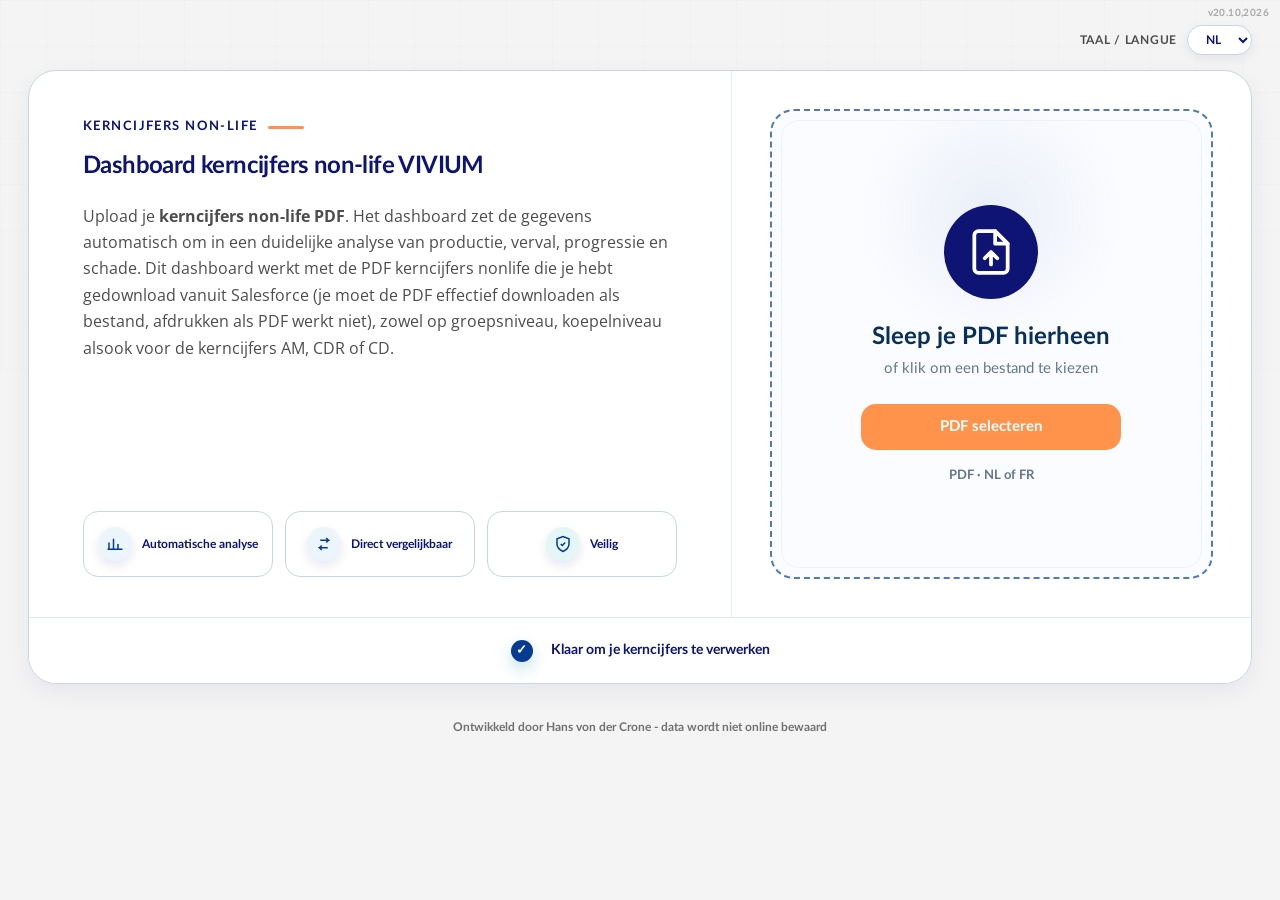
==== commit d7279292: "Add files via upload" ====
--- a/dashboard.html
+++ b/dashboard.html
@@ -12,11 +12,11 @@
 </script>
 <meta charset="utf-8" />
 <meta name="viewport" content="width=device-width, initial-scale=1" />
-<title>Dashboard Vivium Non-Life</title>
+<title>Dashboard kerncijfers non-life</title>
 <script src="libs/pdf.min.js"></script>
 <script src="libs/html2canvas.min.js"></script>
 <script src="libs/jspdf.umd.min.js"></script>
-<link rel="stylesheet" href="dashboard.css">
+<link rel="stylesheet" href="dashboard.css?v=20261117-intro-alignment">
 </head>
 <body>
 <svg width="0" height="0" aria-hidden="true" style="position:absolute;pointer-events:none"><defs><filter id="viviumLogoTransparent" color-interpolation-filters="sRGB" x="0" y="0" width="100%" height="100%"><feColorMatrix in="SourceGraphic" type="matrix" values="1 0 0 0 0  0 1 0 0 0  0 0 1 0 0  1.18605 0 0 0 -0.18605"/></filter></defs></svg>
@@ -265,7 +265,7 @@
 
   </div>
 
-  <div class="footer-disclaimer">ontwikkeld door Hans von der Crone</div>
+  <footer class="dashboard-footer">Ontwikkeld door Hans von der Crone - data wordt niet online bewaard</footer>
 </div>
 
 <!-- Release notes: voeg nieuwe versies onderaan toe, gevolgd door één wijziging per regel. -->
@@ -399,7 +399,7 @@
 v20.10,2026
 mogelijkheid om meerdere PDFs in te lezen en te combineren in één rapport
 </script>
-<script src="dashboard.js"></script>
+<script src="dashboard.js?v=20261117-browser-title"></script>
 
 
 
--- a/dashboard.css
+++ b/dashboard.css
@@ -189,7 +189,7 @@
 
 /* Totaal NON LIFE stijl */
 .cat.totalNonLife{background:linear-gradient(135deg,#eaf3fb 0%,#f7fbff 72%);border:1px solid #c5d6e5;box-shadow:0 18px 42px rgba(13,20,115,.13)}
-.cat.totalNonLife .catHead{background:linear-gradient(135deg,var(--blue),#043c93);border-bottom:1px solid #c5d6e5;color:#fff}
+.cat.totalNonLife .catHead{background:linear-gradient(135deg,var(--blue),#1f6fb2);border-bottom:1px solid #c5d6e5;color:#fff}
 .cat.totalNonLife .catHead .small,.cat.totalNonLife .catTitle{color:#fff}
 .cat.totalNonLife .catTitle::before{content:'Totaal · ';color:#dcecff;font-weight:700}
 .cat.totalNonLife .metric,.cat.totalNonLife .miniCard{background:rgba(255,255,255,.92);border-color:#bad2ea}
@@ -381,7 +381,7 @@
 .languageSwitch select{border:1px solid var(--line);border-radius:999px;background:#fff;color:var(--ink);font-weight:700;padding:7px 14px;box-shadow:0 4px 12px rgba(13,20,115,.07);font-size:12px;cursor:pointer}
 
 /* ─── Makelaarsbalk ─────────────────────────────────────────────────────── */
-.brokerInfo{display:flex;justify-content:space-between;gap:16px;align-items:center;background:linear-gradient(135deg,var(--blue),#043c93);border:1px solid #c5d6e5;border-radius:var(--radius);box-shadow:0 18px 42px rgba(13,20,115,.13);padding:16px 18px;margin:0 0 var(--stack-gap);color:#fff;position:relative}
+.brokerInfo{display:flex;justify-content:space-between;gap:16px;align-items:center;background:linear-gradient(135deg,var(--blue),#1f6fb2);border:1px solid #c5d6e5;border-radius:var(--radius);box-shadow:0 18px 42px rgba(13,20,115,.13);padding:16px 18px;margin:0 0 var(--stack-gap);color:#fff;position:relative}
 .brokerInfo .label{font-size:12px;text-transform:uppercase;letter-spacing:.06em;font-weight:700;color:#dcecff}
 .brokerInfo .brokerName{font-size:21px;font-weight:700;margin-top:4px;color:#fff}
 .brokerInfo .brokerPeriod{margin-top:7px;text-transform:none;letter-spacing:.02em}
@@ -534,7 +534,7 @@
 .pdfExportRoot *{box-sizing:border-box}
 .pdfExportPage{width:1585px;min-height:1120px;background:#fff;padding:42px 48px 34px;display:flex;flex-direction:column;gap:20px;overflow:hidden}
 .pdfExportRoot .pdfExportHeader{display:flex;align-items:center;justify-content:space-between;gap:20px;margin:0}
-.pdfExportRoot .brokerInfo{display:flex!important;flex:1;margin:0!important;padding:17px 22px!important;border-radius:18px!important;box-shadow:none!important;background:linear-gradient(135deg,var(--blue),#043c93)!important;border:1px solid #c5d6e5!important;color:#fff!important;min-height:74px!important}
+.pdfExportRoot .brokerInfo{display:flex!important;flex:1;margin:0!important;padding:17px 22px!important;border-radius:18px!important;box-shadow:none!important;background:linear-gradient(135deg,var(--blue),#1f6fb2)!important;border:1px solid #c5d6e5!important;color:#fff!important;min-height:74px!important}
 .pdfExportRoot .brokerInfo .label{font-size:12px!important;color:#dcecff!important}
 .pdfExportRoot .brokerInfo .brokerName{font-size:25px!important;color:#fff!important;margin-top:4px!important}
 .pdfExportRoot .brokerInfo .brokerNumber{display:none!important}
@@ -992,7 +992,7 @@
 #portefeuille .portfolioSubBlock .portfolioCategoryHead{background:linear-gradient(135deg,#f2f7fc,#ffffff);border-bottom-color:#c5d6e5}
 #portefeuille .portfolioSubBlock .catTitle{font-size:16px}
 #portefeuille .portfolioPieHeader .titleExportRow{margin:0 0 3px;width:100%}
-.detailSectionTitleRow{position:relative;display:flex;align-items:center;justify-content:space-between;gap:14px;margin:-22px -22px 18px;padding:16px 112px 16px 18px;background:linear-gradient(135deg,var(--blue),#043c93);border-bottom:1px solid #c5d6e5;border-radius:24px 24px 0 0;color:#fff}
+.detailSectionTitleRow{position:relative;display:flex;align-items:center;justify-content:space-between;gap:14px;margin:-22px -22px 18px;padding:16px 112px 16px 18px;background:linear-gradient(135deg,var(--blue),#1f6fb2);border-bottom:1px solid #c5d6e5;border-radius:24px 24px 0 0;color:#fff}
 .detailSectionTitleRow .detailSectionTitle{margin:0;color:#fff;font-size:18px;font-weight:700;letter-spacing:-.01em}
 .detailSectionTitleRow .detailSectionIcon{width:30px;height:30px;border-radius:999px;background:rgba(255,255,255,.16)!important;color:#fff!important;font-size:16px;box-shadow:none;border:1px solid rgba(255,255,255,.28)}
 .detailSectionTitleRow .blockExportActions{position:absolute!important;right:16px!important;top:0!important;transform:none!important;margin-left:0!important}
@@ -1140,7 +1140,8 @@
 .view360PieCard .portfolioPieHeader{display:block;margin-bottom:10px}
 .view360PieCard .portfolioPieHeader .sub{display:none}
 .view360AnalysisBlock{position:relative;border:1px solid #cfe0f0;border-radius:20px;background:linear-gradient(180deg,#fff,#f8fbff);padding:18px;box-shadow:0 10px 26px rgba(13,20,115,.06)}
-.view360AnalysisBlock>.blockExportActions{position:absolute!important;right:16px!important;top:0!important;transform:none!important;margin:0!important;z-index:7}
+.view360GroupedBlock{position:relative}
+.view360AnalysisBlock>.blockExportActions,.view360GroupedBlock>.blockExportActions{position:absolute!important;right:16px!important;top:0!important;transform:none!important;margin:0!important;z-index:7}
 .view360AnalysisHead{display:flex;justify-content:space-between;align-items:flex-start;gap:16px;margin-bottom:14px;padding-right:94px}
 .view360AnalysisTitle h3{margin:0;color:var(--blue);font-size:20px;font-weight:700;line-height:1.1}
 .view360AnalysisTitle p{margin:5px 0 0;color:var(--muted);font-size:12px;font-weight:700;line-height:1.35}
@@ -1206,7 +1207,7 @@
 .view360AnalysisCategory{border:1px solid #c5d6e5;border-radius:18px;background:#fff;overflow:hidden}
 .view360AnalysisCategory.subRow{border-left:4px solid #c9dff3;background:linear-gradient(90deg,#f8fbff,#fff 46%)}
 .view360AnalysisCategoryTitle{display:flex;align-items:center;gap:8px;padding:12px 16px;color:var(--blue);font-size:16px;font-weight:700;border-bottom:1px solid #e1ebf5;background:linear-gradient(180deg,#fff,#f7fbff)}
-.view360AnalysisCategory.mainRow .view360AnalysisCategoryTitle{background:linear-gradient(135deg,var(--blue),#043c93);border-bottom:1px solid #c5d6e5;color:#fff}
+.view360AnalysisCategory.mainRow .view360AnalysisCategoryTitle{background:linear-gradient(135deg,var(--blue),#1f6fb2);border-bottom:1px solid #c5d6e5;color:#fff}
 .view360AnalysisCategory.subRow .view360AnalysisCategoryTitle{background:linear-gradient(135deg,#f8fbff,#fff);color:var(--blue)}
 .view360AnalysisSpark{margin:14px 0 8px;border:1px solid #e0ecf7;border-radius:16px;background:#f8fbff;padding:8px 6px 2px;overflow:visible}
 .view360AnalysisSpark svg{display:block;width:100%;height:112px;overflow:visible}
@@ -1649,7 +1650,7 @@
 button,input,select{font-family:inherit}
 .panel,.upload,.card,.kpi,.miniCard,.cat{box-shadow:var(--shadow)}
 .catHead{background:linear-gradient(135deg,#fff0df,#f7fbff);border-bottom-color:#c5d6e5}
-.cat.totalNonLife .catHead{background:linear-gradient(135deg,var(--blue),#043c93);box-shadow:none}
+.cat.totalNonLife .catHead{background:linear-gradient(135deg,var(--blue),#1f6fb2);box-shadow:none}
 .tab.active,.heroUploadButton{background:#0d1473;box-shadow:none}
 .btn,.btn-csv,.drillBtn,.heroUploadButton{box-shadow:none}
 .btn-csv,.drillBtn.active{background:#ff934c;color:#0d1473}
@@ -1710,7 +1711,7 @@
 #samenvatting .insightSummary:before{display:none}
 #samenvatting .insightSummaryExport{padding-top:0}
 #samenvatting .insightItem{background:linear-gradient(135deg,#edf5fc 0%,#fff 70%)}
-#samenvatting .insightItemHeader{min-height:34px;margin:-18px -18px 0;padding:10px 124px 10px 18px;gap:11px;border-radius:17px 17px 0 0;background:linear-gradient(135deg,var(--blue),#043c93);color:#fff}
+#samenvatting .insightItemHeader{min-height:34px;margin:-18px -18px 0;padding:10px 124px 10px 18px;gap:11px;border-radius:17px 17px 0 0;background:linear-gradient(135deg,var(--blue),#1f6fb2);color:#fff}
 #samenvatting .insightItemHeader h3{font-size:18px;color:#fff}
 #samenvatting .insightItemIcon{width:34px;height:34px}
 #samenvatting .insightIconSvg{width:23px;height:23px}
@@ -1819,7 +1820,7 @@
 body.pdfPrintPreparing .pdfExportRoot .pdfSummaryKpis .kpiCompareFill,
 body.pdfPrintPreparing .pdfExportRoot .pdfSummaryKpis .kpiCompareZeroLine .kpiCompareZeroFill{height:7px!important;top:1px!important}
 body.pdfPrintPreparing .pdfExportRoot .pdfSummaryKpis .kpiCompareBubble{font-size:7.5px!important;padding:2px 5px!important;margin-top:0!important}
-body.pdfPrintPreparing .pdfExportRoot .pdfTestPage .insightItemHeader{margin:-9px -12px 0!important;padding:7px 12px!important;min-height:39px!important;border-radius:14px 14px 0 0!important;background:linear-gradient(135deg,var(--blue),#043c93)!important;color:#fff!important}
+body.pdfPrintPreparing .pdfExportRoot .pdfTestPage .insightItemHeader{margin:-9px -12px 0!important;padding:7px 12px!important;min-height:39px!important;border-radius:14px 14px 0 0!important;background:linear-gradient(135deg,var(--blue),#1f6fb2)!important;color:#fff!important}
 body.pdfPrintPreparing .pdfExportRoot .pdfTestPage .insightItemHeader h3{color:#fff!important}
 body.pdfPrintPreparing .pdfExportRoot .pdfTestPage .insightItemIcon{background:rgba(255,255,255,.12)!important}
 body.pdfPrintPreparing .pdfExportRoot .pdfTestPageWithKpis .insightItem:first-child .insightItemIcon{color:#009b77!important}
@@ -1851,3 +1852,28 @@
 .pdfSourcesPage .reportSources{font-size:20px;line-height:1.5;padding:24px}
 .pdfSourcesPage .reportSources li{margin:12px 0}
 @media print{.multiImportPanel{display:none!important}.reportSources{break-inside:avoid}}
+
+
+.dashboard-footer {
+  margin: 10px 0 18px;
+  color: #4d4d4d;
+  font: 700 12px/1.5 Lato, Arial, sans-serif;
+  text-align: center;
+  opacity: .78;
+  white-space: normal;
+}
+
+
+/* Vaste uitlijning van de openingsinhoud, onafhankelijk van de tekstlengte. */
+body:not(.topInfoReady) .hero .panel {
+  justify-content: flex-start;
+}
+body:not(.topInfoReady) .hero .panel .lead {
+  flex: 1 0 auto;
+}
+
+
+@media (max-width: 640px) {
+  body:not(.topInfoReady) .wrap { padding-inline: 22px; }
+  body:not(.topInfoReady) .hero #pageTitle { min-height: 2.3em; }
+}
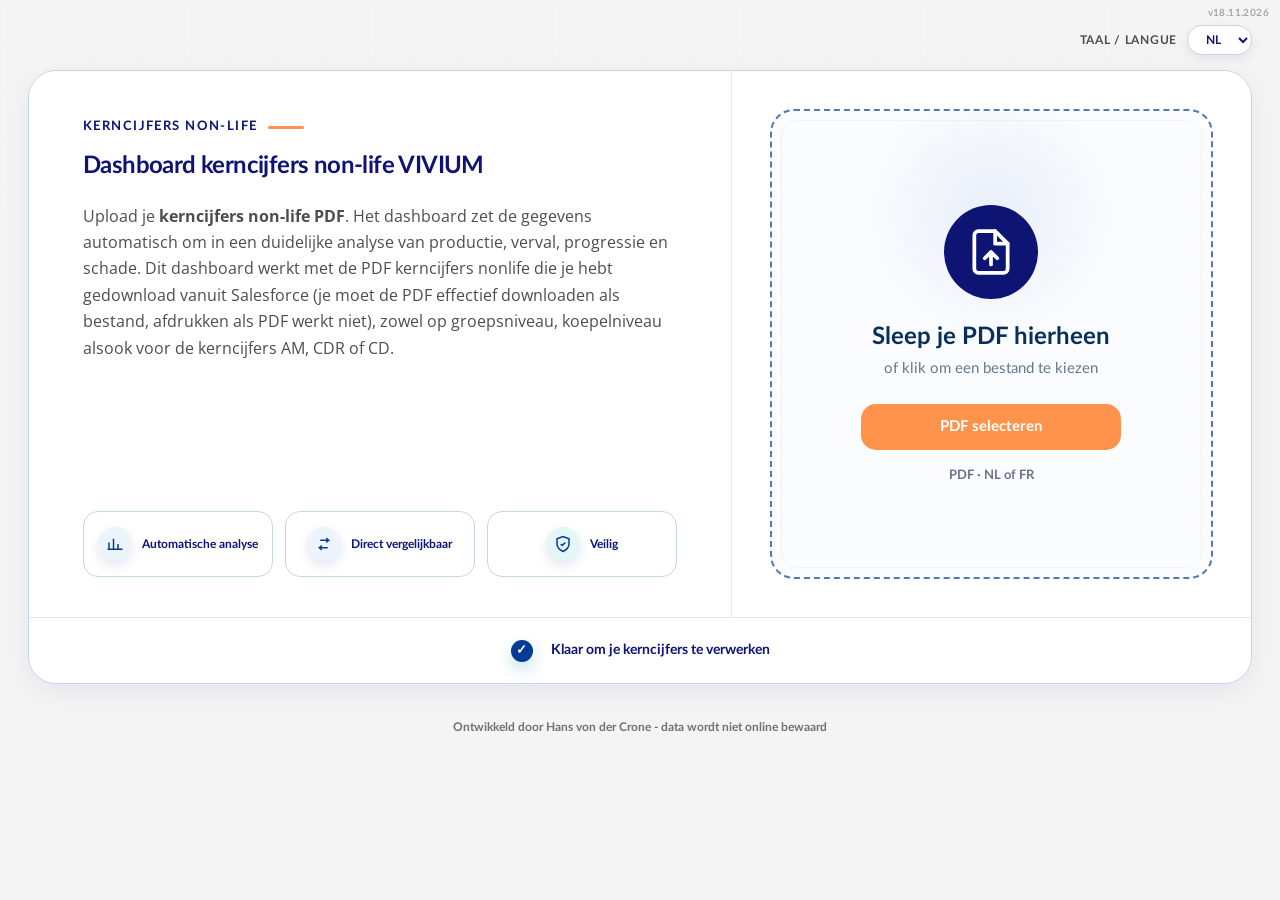
==== commit d18d1836: "Add files via upload" ====
--- a/dashboard.html
+++ b/dashboard.html
@@ -16,11 +16,11 @@
 <script src="libs/pdf.min.js"></script>
 <script src="libs/html2canvas.min.js"></script>
 <script src="libs/jspdf.umd.min.js"></script>
-<link rel="stylesheet" href="dashboard.css?v=20261117-intro-alignment">
+<link rel="stylesheet" href="dashboard.css?v=20261118-version-date">
 </head>
 <body>
 <svg width="0" height="0" aria-hidden="true" style="position:absolute;pointer-events:none"><defs><filter id="viviumLogoTransparent" color-interpolation-filters="sRGB" x="0" y="0" width="100%" height="100%"><feColorMatrix in="SourceGraphic" type="matrix" values="1 0 0 0 0  0 1 0 0 0  0 0 1 0 0  1.18605 0 0 0 -0.18605"/></filter></defs></svg>
-<button type="button" class="appVersion" id="appVersionBtn" aria-haspopup="dialog" aria-controls="releaseNotesModal">v20.10,2026</button>
+<button type="button" class="appVersion" id="appVersionBtn" aria-haspopup="dialog" aria-controls="releaseNotesModal">v18.11.2026</button>
 <div class="releaseNotesModal hidden" id="releaseNotesModal" role="dialog" aria-modal="true" aria-labelledby="releaseNotesTitle">
   <div class="releaseNotesDialog">
     <div class="releaseNotesHead"><h2 id="releaseNotesTitle">Release notes</h2><button type="button" class="releaseNotesClose" id="releaseNotesCloseBtn" aria-label="Sluiten">×</button></div>
@@ -148,7 +148,7 @@
 
     <section id="samenvatting" class="section active">
       <div class="card full">
-        <div class="titleExportRow"><div class="sectionTitleWrap"><h2 id="summaryTitle">Samenvatting</h2><span class="sectionPeriodInline" id="summaryPeriodInline"></span></div><div class="sectionToolbarSlot"></div><div class="blockExportActions" data-export-target="summaryAll" aria-label="Samenvatting exporteren"><button type="button" class="blockExportBtn blockExportDownload" title="Download Samenvatting als PNG"><svg viewBox="0 0 24 24" fill="none" stroke="currentColor" stroke-width="2.2" stroke-linecap="round" stroke-linejoin="round"><path d="M21 15v4a2 2 0 0 1-2 2H5a2 2 0 0 1-2-2v-4"/><polyline points="7 10 12 15 17 10"/><line x1="12" y1="15" x2="12" y2="3"/></svg></button><button type="button" class="blockExportBtn blockExportCopy" title="Kopieer Samenvatting als afbeelding"><svg viewBox="0 0 24 24" fill="none" stroke="currentColor" stroke-width="2.2" stroke-linecap="round" stroke-linejoin="round"><rect x="9" y="9" width="13" height="13" rx="2"/><path d="M5 15H4a2 2 0 0 1-2-2V4a2 2 0 0 1 2-2h9a2 2 0 0 1 2 2v1"/></svg><span style="font-size:11px;font-weight:950;padding-left:4px">Kopieer</span></button></div></div>
+        <div class="titleExportRow"><div class="sectionTitleWrap"><h2 id="summaryTitle">Samenvatting</h2><span class="sectionPeriodInline" id="summaryPeriodInline"></span></div><label class="summaryChartControl"><span id="summaryBarOrientationLabel">Grafiekweergave</span><select id="summaryBarOrientation" onchange="setSummaryBarOrientation(this.value)"><option id="summaryBarsVertical" value="vertical">Verticale balken</option><option id="summaryBarsHorizontal" value="horizontal">Horizontale balken</option></select></label><div class="sectionToolbarSlot"></div><div class="blockExportActions" data-export-target="summaryAll" aria-label="Samenvatting exporteren"><button type="button" class="blockExportBtn blockExportDownload" title="Download Samenvatting als PNG"><svg viewBox="0 0 24 24" fill="none" stroke="currentColor" stroke-width="2.2" stroke-linecap="round" stroke-linejoin="round"><path d="M21 15v4a2 2 0 0 1-2 2H5a2 2 0 0 1-2-2v-4"/><polyline points="7 10 12 15 17 10"/><line x1="12" y1="15" x2="12" y2="3"/></svg></button><button type="button" class="blockExportBtn blockExportCopy" title="Kopieer Samenvatting als afbeelding"><svg viewBox="0 0 24 24" fill="none" stroke="currentColor" stroke-width="2.2" stroke-linecap="round" stroke-linejoin="round"><rect x="9" y="9" width="13" height="13" rx="2"/><path d="M5 15H4a2 2 0 0 1-2-2V4a2 2 0 0 1 2-2h9a2 2 0 0 1 2 2v1"/></svg><span style="font-size:11px;font-weight:950;padding-left:4px">Kopieer</span></button></div></div>
         <div id="insightSummary" class="insightSummary hidden"></div>
       </div>
       <div id="prodBarTooltip" class="prodBarTooltip"></div>
@@ -398,8 +398,12 @@
 
 v20.10,2026
 mogelijkheid om meerdere PDFs in te lezen en te combineren in één rapport
+
+v18.11.2026
+Mogelijkheid om in Samenvatting te wisselen tussen verticale en horizontale grafieken.
+Bij Detail verticale randlijnen voorzien voor betere leesbaarheid.
 </script>
-<script src="dashboard.js?v=20261117-browser-title"></script>
+<script src="dashboard.js?v=20261118-version-date"></script>
 
 
 
--- a/dashboard.css
+++ b/dashboard.css
@@ -1877,3 +1877,26 @@
   body:not(.topInfoReady) .wrap { padding-inline: 22px; }
   body:not(.topInfoReady) .hero #pageTitle { min-height: 2.3em; }
 }
+
+/* Summary charts can use the same horizontal comparisons as Life. */
+.summaryChartControl { display:flex; flex-wrap:wrap; align-items:center; gap:10px; margin:12px 0 0; min-height:43px; box-sizing:border-box; grid-column:1; grid-row:2; justify-self:start; color:var(--blue); font-size:13px; font-weight:700; }
+.summaryChartControl select { width:auto; padding:8px 14px; border:1px solid var(--line); border-radius:999px; background:#f5f9ff; color:var(--blue); font:inherit; cursor:pointer; }
+.summaryHorizontalChart { margin-top:18px; }
+.summaryHorizontalChart h3 { min-height:0; margin-bottom:18px; }
+.summaryHorizontalChart .barline { grid-template-columns:62px minmax(0,1fr) 72px 158px; gap:6px; }
+.summaryHorizontalChart .value { font-size:13px; white-space:nowrap; }
+.summaryCaseCount { color:var(--muted); }
+.summaryHorizontalChart .barDeltaSlot::before { content:none!important; }
+.summaryComparison { position:absolute; left:18px; top:-3px; transform:translateY(-50%); border:1px solid var(--line); border-radius:999px; padding:4px 8px; font-size:11px; line-height:1; background:#eef6fb; color:var(--muted); }
+.summaryComparison.pos { background:#e5f4f7; color:#007a60; border-color:#b7dce6; }
+.summaryComparison.neg { background:#fff4e8; color:#b65314; border-color:#ffd2b0; }
+.summaryComparison svg { position:absolute; right:calc(100% + 5px); top:50%; transform:translateY(-50%); width:11px; height:24px; fill:none; stroke:currentColor; stroke-width:1.5; stroke-linecap:round; stroke-linejoin:round; }
+@media(max-width:640px) {
+  .summaryHorizontalChart { padding:12px; }
+  .summaryHorizontalChart .barline { grid-template-columns:51px minmax(0,1fr) 55px 105px; gap:3px; }
+  .summaryHorizontalChart .value,.summaryHorizontalChart .period { font-size:10px; }
+  .summaryComparison { left:12px; font-size:9px; padding:3px 4px; }
+  .summaryComparison svg { right:calc(100% + 3px); width:8px; }
+}
+
+#samenvatting.active > .card > .titleExportRow > .sectionToolbarSlot { display:none; }
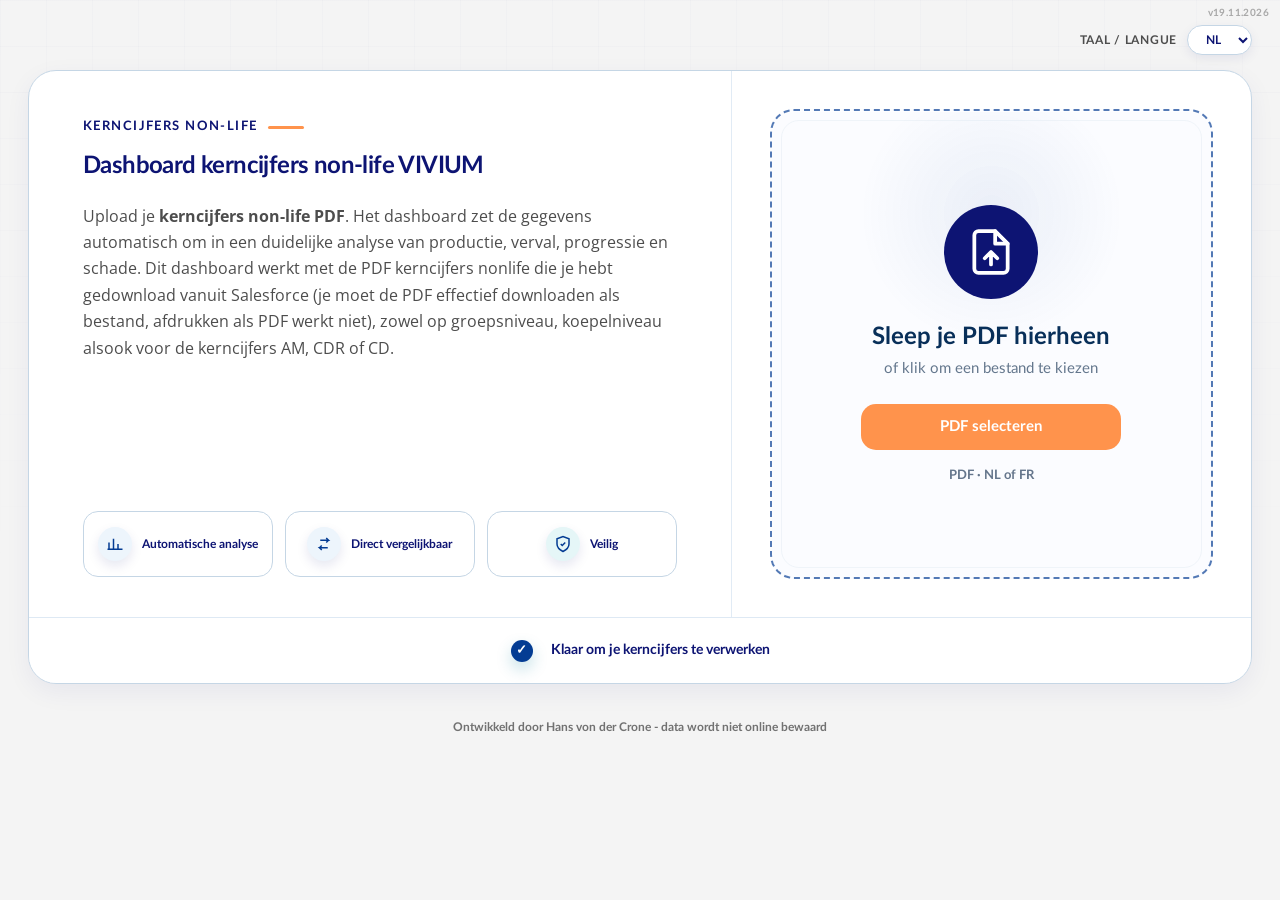
==== commit 10cd0ac0: "Add files via upload" ====
--- a/dashboard.html
+++ b/dashboard.html
@@ -1,4 +1,4 @@
-﻿<!doctype html>
+<!doctype html>
 <html lang="nl">
 <head>
 <!-- Google tag (gtag.js) -->
@@ -15,12 +15,12 @@
 <title>Dashboard kerncijfers non-life</title>
 <script src="libs/pdf.min.js"></script>
 <script src="libs/html2canvas.min.js"></script>
-<script src="libs/jspdf.umd.min.js"></script>
-<link rel="stylesheet" href="dashboard.css?v=20261118-version-date">
+<link rel="stylesheet" href="dashboard.css?v=20261119-categories-aligned">
+<link rel="stylesheet" href="libs/dashboard-shared.css?v=20261118-shared-style">
 </head>
 <body>
 <svg width="0" height="0" aria-hidden="true" style="position:absolute;pointer-events:none"><defs><filter id="viviumLogoTransparent" color-interpolation-filters="sRGB" x="0" y="0" width="100%" height="100%"><feColorMatrix in="SourceGraphic" type="matrix" values="1 0 0 0 0  0 1 0 0 0  0 0 1 0 0  1.18605 0 0 0 -0.18605"/></filter></defs></svg>
-<button type="button" class="appVersion" id="appVersionBtn" aria-haspopup="dialog" aria-controls="releaseNotesModal">v18.11.2026</button>
+<button type="button" class="appVersion" id="appVersionBtn" aria-haspopup="dialog" aria-controls="releaseNotesModal">v19.11.2026</button>
 <div class="releaseNotesModal hidden" id="releaseNotesModal" role="dialog" aria-modal="true" aria-labelledby="releaseNotesTitle">
   <div class="releaseNotesDialog">
     <div class="releaseNotesHead"><h2 id="releaseNotesTitle">Release notes</h2><button type="button" class="releaseNotesClose" id="releaseNotesCloseBtn" aria-label="Sluiten">×</button></div>
@@ -49,7 +49,7 @@
             <label class="pdfOption"><input type="checkbox" class="pdfSectionCheck" value="distributions"><span id="pdfOptDistributions">Verdelingen</span></label>
             <label class="pdfOption"><input type="checkbox" class="pdfSectionCheck" value="detail"><span id="pdfOptDetail">Detail</span></label>
             <label class="pdfOption"><input type="checkbox" class="pdfSectionCheck" value="view360"><span id="pdfOpt360">360-view</span></label>
-            <div class="pdfOutputActions"><button type="button" id="printPdfBtn">Print to PDF</button><button type="button" id="pdfExportConfirmBtn">Export</button><div id="pdfPrintDestinationHint" class="pdfPrintDestinationHint">Kies in het afdrukvenster ‘Opslaan als PDF’ als bestemming/printer.</div></div>
+            <div class="pdfOutputActions"><button type="button" id="printPdfBtn">Print to PDF</button><div id="pdfPrintDestinationHint" class="pdfPrintDestinationHint">Kies in het afdrukvenster ‘Opslaan als PDF’ als bestemming/printer.</div></div>
           </div>
         </div>
       </div>
@@ -402,8 +402,15 @@
 v18.11.2026
 Mogelijkheid om in Samenvatting te wisselen tussen verticale en horizontale grafieken.
 Bij Detail verticale randlijnen voorzien voor betere leesbaarheid.
+PDF opslaan via Print to PDF; afzonderlijke Export-knop verwijderd.
+Gedeelde lettertypes, basiskleuren en tekstgroottes centraal ondergebracht in libs/dashboard-shared.css.
+
+v19.11.2026
+Bij Productie, Verval en Schade kun je naast Auto via Categorieën de subcategorieën Vloten en Niet-vloten aan- of uitzetten. De selectie blijft behouden tussen deze tabs.
+De categoriedropdown staat volledig vóór de overige informatie en blijft aanklikbaar.
+De knop Categorieën verschijnt uitsluitend bij de weergave Subcategorieën en is ook beschikbaar voor Particulieren en Ondernemingen. De knoppen en menu's zijn onderling links uitgelijnd.
 </script>
-<script src="dashboard.js?v=20261118-version-date"></script>
+<script src="dashboard.js?v=20261119-categories-aligned"></script>
 
 
 
--- a/dashboard.css
+++ b/dashboard.css
@@ -1,1902 +1,10511 @@
-:root{--bg:#f4f7fb;--card:#fff;--ink:#0d1473;--muted:#4d4d4d;--line:#c5d6e5;--blue:#0d1473;--blue2:#c5d6e5;--blue3:#043c93;--orange:#ff934c;--orange2:#fff4ed;--green:#043c93;--green2:#e6ecf4;--red:#0d1473;--red2:#fff4ed;--purple:#043c93;--purple2:#edf3f7;--shadow:0 8px 24px rgba(13,20,115,.07);--radius:14px;--stack-gap:11px}
-*{box-sizing:border-box}body{margin:0;min-height:100vh;font-family:Lato,Arial,sans-serif;background:radial-gradient(circle at 7% 0%,rgba(4,60,147,.10),transparent 31%),radial-gradient(circle at 96% 4%,rgba(255,147,76,.10),transparent 28%),linear-gradient(180deg,#f7faff 0%,#f2f6fb 52%,#edf3f9 100%);color:var(--ink);position:relative}.appVersion{position:fixed;top:5px;right:8px;z-index:10020;font-size:10px;font-weight:700;letter-spacing:.04em;color:#4d4d4d;opacity:.45;pointer-events:none}.wrap{max-width:1380px;margin:auto;padding:28px;position:relative;z-index:1}.hero{display:grid;grid-template-columns:1.35fr .75fr;gap:22px;margin-bottom:22px}.panel,.upload,.card,.kpi{background:var(--card);border:1px solid rgba(217,227,239,.95);border-radius:var(--radius);box-shadow:var(--shadow)}.panel{padding:26px}.upload{padding:24px;text-align:center;display:flex;flex-direction:column;justify-content:center;gap:12px}h1{font-size:35px;line-height:1.05;margin:0 0 10px;letter-spacing:-.04em}.lead{margin:0;color:var(--muted);line-height:1.55}.btn{display:inline-flex;align-items:center;justify-content:center;border:0;border-radius:999px;background:var(--blue);color:white;font-weight:700;padding:14px 20px;cursor:pointer;box-shadow:0 10px 20px rgba(13,20,115,.16)}input[type=file]{display:none}.hint,.small{font-size:13px;color:var(--muted)}.status{margin-top:16px;border-radius:12px;padding:12px 14px;background:#edf5fc;border:1px solid #bad2ea;color:var(--blue);font-weight:700}.warn{background:#fff4e8;border-color:#fff4ed;color:#9a4b10}.hidden{display:none!important}
-body::before{content:"";position:fixed;inset:0;pointer-events:none;z-index:-1;background-image:linear-gradient(rgba(13,20,115,.03) 1px,transparent 1px),linear-gradient(90deg,rgba(13,20,115,.026) 1px,transparent 1px);background-size:46px 46px;mask-image:linear-gradient(to bottom,rgba(0,0,0,.55),transparent 68%)}
-.appVersion{border:0;background:transparent;padding:2px 3px;font-family:inherit;pointer-events:auto;cursor:pointer;border-radius:5px;transition:opacity .15s ease,color .15s ease,background .15s ease}.appVersion:hover,.appVersion:focus-visible{opacity:1;color:var(--blue);background:rgba(255,255,255,.88);outline:none}.releaseNotesModal{position:fixed;inset:0;z-index:10100;display:grid;place-items:center;padding:24px;background:rgba(15,38,63,.42);backdrop-filter:blur(4px)}.releaseNotesDialog{width:min(720px,100%);height:min(76vh,720px);min-height:320px;display:flex;flex-direction:column;overflow:hidden;background:#fff;border:1px solid #cbdff2;border-radius:20px;box-shadow:0 28px 80px rgba(15,23,42,.28)}.releaseNotesHead{display:flex;align-items:center;justify-content:space-between;gap:16px;padding:17px 18px;border-bottom:1px solid #dce8f3;background:linear-gradient(135deg,#f7fbff,#fff)}.releaseNotesHead h2{margin:0;color:var(--blue);font-size:20px;font-weight:700}.releaseNotesClose{width:34px;height:34px;display:grid;place-items:center;border:1px solid #cbdff2;border-radius:999px;background:#fff;color:var(--blue);font-size:23px;line-height:1;cursor:pointer}.releaseNotesClose:hover{background:#edf5fc}.releaseNotesStatus{padding:14px 18px;color:var(--muted);font-size:13px;font-weight:700}.releaseNotesContent,.releaseNotesFrame{flex:1;min-height:0;overflow:auto;margin:0;padding:18px 22px 24px;color:#24435f;background:#fff;font:600 13px/1.55 Lato,Arial,sans-serif;white-space:pre-wrap;overflow-wrap:anywhere;scrollbar-gutter:stable}.releaseNotesFrame{width:100%;border:0;padding:0}.releaseNotesContent:focus{outline:2px solid #c5d6e5;outline-offset:-3px}body.releaseNotesOpen{overflow:hidden}@media(max-width:640px){.releaseNotesModal{padding:12px}.releaseNotesDialog{height:min(84vh,720px)}.releaseNotesContent{padding:16px}}
-/* ─── Inklapbare topinformatie na PDF-import ───────────────────────────── */
-.topCompactBar{display:flex;align-items:center;justify-content:space-between;gap:14px;background:linear-gradient(135deg,#ffffff,#f8fbff);border:1px solid var(--line);border-radius:16px;box-shadow:var(--shadow);padding:10px 14px;margin:0 0 var(--stack-gap);color:var(--ink);position:relative;z-index:120}
-.topCompactMain{display:flex;align-items:center;gap:10px;min-width:0;line-height:1.2}
-.topCompactTitle{font-size:12px;text-transform:uppercase;letter-spacing:.06em;font-weight:700;color:var(--blue);white-space:nowrap}
-.topCompactSummary{font-size:13px;font-weight:700;color:#405775;white-space:nowrap;overflow:hidden;text-overflow:ellipsis;min-width:0}
-.topCompactActions{display:inline-flex;align-items:center;gap:8px;flex:0 0 auto}
-.topCompactActions .btn-csv{width:auto;min-width:116px;height:34px;padding:0 12px;font-size:12px;box-shadow:none;background:#fff7ef;color:#b8570b;border:1px solid #ffd0a8}
-.topCompactActions .btn-csv:hover{background:#fff1e3}
-.topCompactActions .pdfExportWrap{width:174px;align-self:auto}
-.topCompactActions .btn-pdf{height:36px;padding:0 15px;font-size:12px;border-radius:999px;box-shadow:0 8px 18px rgba(13,20,115,.16)}
-.topCompactActions .pdfOptionsWrap{margin-left:0}
-.topInfoToggleBtn{width:auto;min-width:78px;height:36px;padding:0 14px;border-radius:999px;border:1px solid #cbdff2;background:#fff;color:var(--blue);font-size:12px;font-weight:700;cursor:pointer;display:inline-flex;align-items:center;justify-content:center;box-shadow:0 6px 14px rgba(13,20,115,.10);flex:0 0 auto;transition:background .15s ease,transform .15s ease,box-shadow .15s ease}
-.topInfoToggleBtn:hover{background:#edf5fc;transform:scale(1.05);box-shadow:0 9px 18px rgba(13,20,115,.16)}
-body.topInfoReady.topInfoCollapsed .hero,body.topInfoReady.topInfoCollapsed #importControl{display:none!important}
-@media(max-width:760px){.topCompactMain{flex-direction:column;align-items:flex-start;gap:4px}.topCompactSummary{white-space:normal}.topCompactBar{align-items:flex-start;flex-wrap:wrap}.topCompactActions{width:100%;display:grid;grid-template-columns:1fr 1.25fr auto}.topCompactActions .btn-csv,.topCompactActions .pdfExportWrap{width:100%}.topCompactActions .pdfExportWrap{display:flex}.topCompactActions .btn-pdf{flex:1}.topCompactActions .topInfoToggleBtn{justify-self:end}}
-.kpis{display:grid;grid-template-columns:repeat(5,1fr);gap:14px;margin:var(--stack-gap) 0;position:relative;overflow:visible;align-items:stretch}.kpi{padding:18px;position:relative;min-height:142px;height:142px;display:flex;flex-direction:column;justify-content:flex-start;overflow:hidden}.kpiScrollBtn{position:absolute;left:-24px;top:50%;transform:translateY(-50%);width:28px;height:28px;border-radius:999px;border:1px solid #cbdff2;background:rgba(255,255,255,.92);color:var(--blue);font-weight:700;line-height:1;cursor:pointer;box-shadow:0 6px 14px rgba(13,20,115,.12);display:inline-flex;align-items:center;justify-content:center;z-index:3;transition:background .15s ease,transform .15s ease,box-shadow .15s ease;font-size:12px}.kpiScrollBtn:hover{background:#edf5fc;transform:translateY(-50%) scale(1.06);box-shadow:0 9px 18px rgba(13,20,115,.18)}.floatingKpiScrollBtn{position:fixed;right:24px;bottom:24px;width:auto;min-width:74px;height:38px;padding:0 13px;border-radius:999px;border:1px solid #cbdff2;background:rgba(255,255,255,.94);color:var(--blue);font-weight:700;font-size:12px;letter-spacing:.01em;cursor:pointer;box-shadow:0 10px 24px rgba(13,20,115,.16);display:inline-flex;align-items:center;justify-content:center;gap:6px;z-index:80;backdrop-filter:blur(8px);transition:background .15s ease,transform .15s ease,box-shadow .15s ease,opacity .15s ease}.floatingKpiScrollBtn:hover{background:#edf5fc;transform:translateY(-2px);box-shadow:0 14px 30px rgba(13,20,115,.22)}.floatingKpiScrollBtn span{font-size:14px;line-height:1}.kpi .label{font-size:11px;text-transform:uppercase;letter-spacing:.06em;font-weight:700;color:var(--muted)}.kpi .value{font-size:26px;font-weight:700;margin-top:8px;text-align:left}.kpi-subvalue{display:block;font-size:20px;line-height:1.15;margin-top:2px}.delta{font-size:13px;font-weight:700;margin-top:5px;text-align:left}.pos{color:var(--green)}.neg{color:var(--red)}.neu{color:var(--muted)}.dynamicCategoryKpi .label{font-size:12px;color:var(--blue);line-height:1.15;min-height:34px;display:flex;align-items:flex-start}.dynamicCategoryKpi .value{font-size:24px;line-height:1.08}.dynamicCategoryKpi .delta{font-size:12.5px;line-height:1.28}.dynamicCategoryKpi .kpi-subvalue{font-size:18px;line-height:1.12;margin-top:3px}/* ─── Tabs ─────────────────────────────────────────────────────────────── */
-.kpiExportWrap{position:relative;margin:var(--stack-gap) 0;padding:49px 16px 16px;background:linear-gradient(180deg,#fff,#f8fbff);border:1px solid var(--line);border-radius:18px;box-shadow:0 10px 26px rgba(13,20,115,.06)}
-.kpiExportHead{display:flex;align-items:center;justify-content:space-between;gap:14px;margin-bottom:14px;min-height:40px;padding-right:112px}
-.kpiExportTitle{margin:0;color:var(--blue);font-size:14px;font-weight:700;letter-spacing:.01em}
-.kpiExportWrap .kpis{margin:0}
-.kpiExportActions{position:absolute;right:18px;top:0;display:inline-flex;gap:5px;align-items:center;z-index:6;padding:3px;border-radius:11px}
-.kpiOverviewGroups{display:grid;gap:18px}
-.kpiOverviewBlock{position:relative;border:1px solid var(--line);border-radius:18px;background:linear-gradient(180deg,#fff,#f7fbff);padding:18px;box-shadow:0 10px 26px rgba(13,20,115,.06)}
-.kpiOverviewHead{display:flex;align-items:baseline;gap:10px;margin-bottom:14px;padding-right:76px}
-.kpiOverviewHead h3{margin:0;color:var(--blue);font-size:20px;font-weight:700;line-height:1.1}
-.kpiOverviewHead .small{font-weight:700}
-.kpiOverviewBlock>.blockExportActions{position:absolute!important;right:16px!important;top:0!important;transform:none!important;margin:0!important;z-index:7}
-.kpiOverviewGrid{margin:0}
-.kpiOverviewGrid .kpi{height:auto;min-height:142px;overflow:visible}
-.kpiCompareHistory{margin-top:3px;padding-top:7px;border-top:1px solid #e6eef7;display:flex;flex-direction:column;gap:5px}
-.kpiCompareHistoryLine{display:grid;grid-template-columns:43px minmax(68px,1fr) 58px;gap:3px;align-items:center}
-.kpiCompareHistoryLine .kpiCompareTrack,.kpiCompareHistoryLine .kpiCompareZeroTrack{min-width:0}
-.kpiCompareHistoryLine .kpiCompareZeroTrack{height:14px;border:1px solid #c5d6e5;border-radius:999px;background:#eef2f7;overflow:hidden;box-shadow:inset 0 1px 3px rgba(15,23,42,.05)}
-.kpiCompareHistoryLine .kpiCompareZeroTrack::before{top:1px;bottom:1px}
-.kpiCompareHistoryLine .kpiCompareZeroFill{top:3px;height:8px}
-@media(max-width:640px){.kpiCompareHistoryLine{grid-template-columns:43px minmax(54px,1fr) 58px}}
-.kpiOverviewEmpty{border:1px dashed #cbdff2;border-radius:14px;background:#f8fbff;color:var(--muted);font-size:13px;font-weight:700;padding:16px;text-align:center}
-.kpiSelectorWrap{position:relative;display:none;align-items:center}
-.dashboardToolbar.kpiToolbar .viewDropdownWrap,.dashboardToolbar.kpiToolbar .drillBtn{display:none}
-.dashboardToolbar.kpiToolbar .kpiSelectorWrap{display:inline-flex;order:1}
-.dashboardToolbar.kpiToolbar .previousYearsControl{order:2}
-.dashboardToolbar.hideViewDropdown .viewDropdownWrap{display:none}
-.dashboardToolbar.hideViewDropdown .previousYearsControl,.dashboardToolbar.hidePreviousYears .previousYearsControl{display:none}
-.dashboardToolbar.hideDrillButton .drillBtn{display:none}
-.kpiSelectorMenu{width:250px}
-.kpiCheck{display:flex;align-items:center;gap:9px;width:100%;border:0;background:transparent;color:#233b5e;border-radius:10px;padding:9px 10px;font-size:13px;font-weight:700;cursor:pointer;text-align:left}
-.kpiCheck:hover{background:#f5f9fd;color:var(--ink)}
-.kpiCheck input{width:15px;height:15px;accent-color:var(--blue)}
-@media(max-width:760px){.kpiExportWrap{padding:49px 14px 14px}.kpiExportHead{align-items:flex-start;flex-direction:column;min-height:0;padding-right:0}.kpiExportWrap .kpis{margin-top:0}.kpiExportActions{margin:0;padding:3px}.kpiOverviewBlock{padding:14px}}
-.kpi[data-kpi-cat]{cursor:pointer;transition:transform .15s ease,box-shadow .15s ease,border-color .15s ease}
-.kpi[data-kpi-cat]:hover{background:#dfeeff;transform:translateY(-2px);box-shadow:0 12px 28px rgba(13,20,115,.12);border-color:#a9cbea}
-.kpi[data-kpi-cat]:focus-visible{outline:3px solid rgba(255,147,76,.32);outline-offset:3px}
-.tabs{display:flex;justify-content:space-between;gap:8px;margin:var(--stack-gap) 0;align-items:stretch;padding:6px;background:#edf4fb;border:1px solid var(--line);border-radius:16px}
-.tab{border:1px solid transparent;background:transparent;color:#41556d;border-radius:10px;padding:10px 16px;font-size:14px;min-height:40px;font-weight:700;cursor:pointer;position:relative;transition:background .15s ease,color .15s ease,box-shadow .15s ease,border-color .15s ease;flex:0 1 auto;white-space:nowrap}
-.tab:hover:not(.active){background:#ff934c;color:#fff;box-shadow:0 6px 14px rgba(13,20,115,.10)}
-.tab.active{background:var(--orange);color:#fff;border-color:var(--orange);box-shadow:0 10px 22px rgba(255,147,76,.22);z-index:2}
-.tab.active::after{content:'';position:absolute;left:14px;right:14px;bottom:-7px;height:3px;background:var(--tab-color);border-radius:999px;opacity:.95}
-
-/* Tab-kleuren: --tab-color bepaalt de kleur van de actieve tab-indicator per tab */
-#tabProductie{--tab-color:var(--blue3)}
-#tabVerval{--tab-color:var(--orange)}
-#tabProgressie{--tab-color:var(--blue)}
-#tabSchade{--tab-color:var(--blue2)}
-#tabSamenvatting{--tab-color:var(--blue)}
-#tabDetail{--tab-color:#9eb5cc}
-#tabPortefeuille{--tab-color:#174b7d}
-#tabKpis{--tab-color:var(--blue2)}
-#tab360{--tab-color:var(--green)}
-
-/* ─── Secties ──────────────────────────────────────────────────────────── */
-.section{display:none}
-.section.active{display:block;position:relative;padding-top:0}
-.section.active>.card{position:relative;border:1px solid var(--line);box-shadow:0 10px 26px rgba(13,20,115,.06);overflow:visible}
-.section.active>.card::after{content:none}
-
-/* ─── Layout helpers ────────────────────────────────────────────────────── */
-.grid{display:grid;grid-template-columns:1fr 1fr;gap:18px}
-.full{grid-column:1/-1}
-.card{padding:20px;margin-bottom:var(--stack-gap)}
-h2{font-size:22px;margin:0 0 6px;letter-spacing:-.02em}
-h3{font-size:17px;margin:0 0 12px}
-.sub{color:var(--muted);margin:0 0 16px;line-height:1.45}
-
-/* ─── Bars ──────────────────────────────────────────────────────────────── */
-.bars{display:flex;flex-direction:column;gap:14px}
-.barrow{display:block}
-.barlabel{font-weight:400;margin-bottom:8px}.barValueDelta{border-radius:999px;padding:2px 6px;font-size:13px;font-weight:700;background:#eef6fb;color:var(--muted);white-space:nowrap;text-align:center}.barValueDelta.pos{background:#dff4f7;color:var(--green)}.barValueDelta.neg{background:#fff0e8;color:var(--red)}.barDeltaSlot{text-align:center;font-size:13px;font-weight:700;white-space:nowrap;font-variant-numeric:tabular-nums}.barrow:has(.catMainText.hasSubs){position:relative;padding:0 0 12px;margin:0 0 10px}.barrow:has(.catMainText.hasSubs)::after{content:"";position:absolute;left:0;right:0;bottom:0;height:1px;background:linear-gradient(90deg,rgba(13,20,115,.34),rgba(197,214,229,.22),rgba(197,214,229,0));border-radius:999px}
-.bararea{display:flex;flex-direction:column;gap:6px}
-/* Delta centred between its comparison rows, without increasing row height. */
-.bararea>.barline>.barDeltaSlot{position:relative;align-self:stretch;overflow:visible}
-.bararea>.barline>.barDeltaSlot>.barValueDelta{position:absolute;left:18px;top:-3px;transform:translateY(-50%)}
-.bararea>.previousYearLine>.barDeltaSlot>.previousYearsDelta{position:absolute;left:18px;top:calc(100% + 5px);transform:translateY(-50%)}
-.bararea>.barline>.barDeltaSlot:has(>span)::before{content:"";position:absolute;left:0;top:-3px;transform:translateY(-50%) scale(-1,-1);width:11px;height:23px;background:currentColor;-webkit-mask:url("data:image/svg+xml,%3Csvg xmlns='http://www.w3.org/2000/svg' viewBox='0 0 12 24'%3E%3Cpath d='M10 2C0 2 0 22 10 22M7 18l3 4-4 1' fill='none' stroke='black' stroke-width='1.5' stroke-linecap='round' stroke-linejoin='round'/%3E%3C/svg%3E") center/contain no-repeat;mask:url("data:image/svg+xml,%3Csvg xmlns='http://www.w3.org/2000/svg' viewBox='0 0 12 24'%3E%3Cpath d='M10 2C0 2 0 22 10 22M7 18l3 4-4 1' fill='none' stroke='black' stroke-width='1.5' stroke-linecap='round' stroke-linejoin='round'/%3E%3C/svg%3E") center/contain no-repeat}
-.bararea>.previousYearLine>.barDeltaSlot:has(>span)::before{top:calc(100% + 5px)}
-.bararea>.barline>.barDeltaSlot:has(>span.pos)::before{color:var(--green)}
-.bararea>.barline>.barDeltaSlot:has(>span.neg)::before{color:var(--red)}
-.barline{display:grid;grid-template-columns:82px minmax(130px,1fr) 72px 118px;gap:8px;align-items:center}
-.period{font-size:13px;font-weight:700;color:var(--muted)}
-.track{position:relative;height:20px;background:#eef2f7;border-radius:999px;overflow:hidden;border:1px solid #c5d6e5;box-shadow:inset 0 1px 4px rgba(15,23,42,.06)}
-.fill{position:absolute;left:3px;top:3px;height:12px;border-radius:999px;min-width:2px;max-width:calc(100% - 6px);box-shadow:0 5px 12px rgba(15,23,42,.10)}
-.fill.prevPeriod{background:linear-gradient(90deg,#c5d6e5,#0d1473)}
-.fill.currPeriod{background:linear-gradient(90deg,#fff4ed,#ff934c)}
-.value{text-align:right;font-size:13px;font-weight:700;white-space:nowrap;font-variant-numeric:tabular-nums}
-.progressTrack{position:relative;height:20px;background:#eef2f7;border-radius:999px;overflow:hidden;border:1px solid #c5d6e5;box-shadow:inset 0 1px 4px rgba(15,23,42,.06)}
-.progressTrack::before{content:"";position:absolute;left:50%;top:2px;bottom:2px;width:2px;background:#8fa3ba;border-radius:999px;z-index:2}
-.progressFill{position:absolute;top:3px;height:12px;border-radius:999px;min-width:2px;max-width:calc(50% - 3px);z-index:1;box-shadow:0 5px 12px rgba(15,23,42,.10)}
-.progressFill.pos{left:50%;background:linear-gradient(90deg,#c5d6e5,#0d1473)}
-.progressFill.neg{right:50%;background:linear-gradient(90deg,var(--blue),var(--blue2))}
-.progressFill.pos.prevPeriod,.progressFill.sp-bad.prevPeriod{left:50%;background:linear-gradient(90deg,#c5d6e5,#0d1473)}
-.progressFill.neg.prevPeriod,.progressFill.sp-good.prevPeriod{right:50%;background:linear-gradient(90deg,#0d1473,#c5d6e5)}
-.progressFill.pos.currPeriod,.progressFill.sp-bad.currPeriod{left:50%;background:linear-gradient(90deg,#fff4ed,#ff934c)}
-.progressFill.neg.currPeriod,.progressFill.sp-good.currPeriod{right:50%;background:linear-gradient(90deg,#ff934c,#fff4ed)}
-/* S/P variant blijft een mediaanbalk; kleur volgt de periode: vorig jaar blauw, nieuwere periode oranje */
-.progressFill.sp-good{right:50%}
-.progressFill.sp-bad{left:50%}
-.progressFill.sp-right{left:50%}
-.progressFill.sp-left{right:50%}
-/* Balkkleuren blijven periodegebonden: vorige periode blauw, huidige periode oranje.
-   Tekstkleur geldt enkel nog voor extremen: <0% groen, >100% rood. */
-.progressFill.sp-right.prevPeriod{left:50%;background:linear-gradient(90deg,#c5d6e5,#0d1473)!important}
-.progressFill.sp-left.prevPeriod{right:50%;background:linear-gradient(90deg,#0d1473,#c5d6e5)!important}
-.progressFill.sp-right.currPeriod{left:50%;background:linear-gradient(90deg,#fff4ed,#ff934c)!important}
-.progressFill.sp-left.currPeriod{right:50%;background:linear-gradient(90deg,#ff934c,#fff4ed)!important}
-.barline.progressLine .value.pos{color:var(--green)}
-.barline.progressLine .value.neg{color:var(--red)}
-
-/* ─── Tabel ─────────────────────────────────────────────────────────────── */
-.summary-table{width:100%;border-collapse:collapse;font-size:14px}
-th,td{padding:12px;border-bottom:1px solid var(--line);text-align:right;vertical-align:top}
-th:first-child,td:first-child{text-align:left}
-th{font-size:12px;text-transform:uppercase;letter-spacing:.05em;color:var(--muted);background:#f8fafc}
-.spCompare{display:grid;grid-template-columns:minmax(48px,1fr) 18px minmax(48px,1fr);gap:4px;align-items:center;justify-content:end;font-variant-numeric:tabular-nums}
-.spCompare .spPrev,.spCompare .spCurr{text-align:right;white-space:nowrap}.spCompare .spArrow{text-align:center;color:var(--muted);font-weight:700}
-
-/* ─── Pills / categorie-blokken ─────────────────────────────────────────── */
-.pill{display:inline-block;padding:5px 9px;border-radius:999px;font-weight:700;font-size:12px;background:#fff4e8;color:var(--orange);border:1px solid var(--orange2);margin-right:6px}
-.pill.subpill{background:#edf5fc;color:var(--blue);border-color:#b8cfe8}.catMainText{color:var(--blue);background:transparent;font-weight:700;padding:0}.catSubText{font-weight:400;color:#233b5e}
-.cat{border:1px solid var(--line);border-radius:18px;overflow:hidden;margin-bottom:14px;background:#fff}
-.catHead{display:flex;justify-content:space-between;gap:16px;align-items:center;padding:16px 18px;background:linear-gradient(135deg,#fff0df,#f7fbff);border-bottom:1px solid #fff4ed}
-.catTitle{font-weight:700;font-size:18px}
-.split{display:grid;grid-template-columns:repeat(3,1fr);gap:14px}
-/* 2-koloms variant van split (vervangt inline style="grid-template-columns:repeat(2,1fr)") */
-.split-2{grid-template-columns:repeat(2,1fr)}
-.progressEquationCards{display:grid;grid-template-columns:minmax(180px,1.4fr) 20px minmax(120px,1fr) 20px minmax(120px,1fr) 20px minmax(120px,1fr);gap:8px;align-items:stretch;margin-bottom:12px}
-.progressEquationCards .metric{min-width:0}
-.progressEquationCards .metric:nth-child(3){background:linear-gradient(135deg,#edf5fc,#f8fbff);border-color:#cbdff2}
-.progressEquationCards .metric:nth-child(5){background:linear-gradient(135deg,#fff1e4,#fffaf5);border-color:#f4dcc5}
-.progressEquationCards .metric:nth-child(7){background:linear-gradient(135deg,#eaf7f8,#f7fcfc);border-color:#cbe7e9}
-.progressEquationCards .metric-val{overflow-wrap:anywhere}
-.progressEquationOperator{align-self:center;text-align:center;color:var(--blue);font-size:22px;font-weight:700}
-.progressCompositionGrid{grid-template-columns:repeat(2,minmax(0,1fr))}
-.progressCompositionGrid .miniCard{min-width:0}
-.progressCompositionEquation{font-size:10px;color:var(--muted);margin:4px 0 10px;line-height:1.4;text-align:right}
-@media(max-width:1100px){.progressCompositionGrid{grid-template-columns:1fr}.progressEquationCards{grid-template-columns:minmax(130px,1.4fr) 14px repeat(2,minmax(90px,1fr) 14px) minmax(90px,1fr);gap:4px}}
-@media(max-width:640px){.progressEquationCards{grid-template-columns:20px minmax(0,1fr)}.progressEquationCards>.metric:first-child{grid-column:1/-1}}
-.metric{background:#f8fafc;border:1px solid var(--line);border-radius:16px;padding:14px;text-align:left}
-.metric b{display:block;font-size:12px;text-transform:uppercase;color:var(--muted);letter-spacing:.05em}
-.metric-val{display:block;font-size:20px;font-weight:700;margin-top:6px}
-.note{padding:12px 14px;border-radius:16px;background:#f8fafc;border:1px solid var(--line);font-size:13px;color:var(--muted);margin-bottom:16px}
-.miniGrid{display:grid;grid-template-columns:1fr 1fr;gap:16px;margin-top:16px}
-.miniCard{border:1px solid var(--line);border-radius:18px;background:#fff;padding:16px}
-.miniCard h3{margin-bottom:14px;min-height:40px;display:flex;flex-direction:column;justify-content:flex-start}
-.claimAvgNote{display:block;font-size:12px;font-weight:700;color:var(--muted);margin-left:0;margin-top:3px;white-space:nowrap;line-height:1.2}
-.vervalMiniGrid{align-items:stretch}
-.vervalRatioCard{grid-column:2;grid-row:1 / span 2;display:flex;flex-direction:column}
-.vervalRatioCard .vervalRatioGroup{flex:1}
-.vervalRatioGroup{display:flex;flex-direction:column;gap:14px}
-.vervalRatioSection{padding-top:2px}
-.vervalRatioSection+.vervalRatioSection{border-top:1px solid #edf2f7;padding-top:12px}
-.vervalRatioSectionTitle{font-size:16px;font-weight:700;color:var(--blue);margin-bottom:8px;line-height:1.2}
-.vervalRatioBars{display:flex;flex-direction:column;gap:12px}
-.vervalRatioLine{display:grid;grid-template-columns:72px minmax(0,1fr);gap:10px;align-items:center}
-.vervalRatioPeriod{font-size:13px;font-weight:700;color:var(--muted);white-space:nowrap}
-.vervalRatioTrack{position:relative;height:20px;background:#eef2f7;border-radius:999px;overflow:hidden;border:1px solid #c5d6e5;box-shadow:inset 0 1px 4px rgba(15,23,42,.06)}
-.vervalRatioFill{position:absolute;left:3px;top:3px;height:12px;border-radius:999px;background:linear-gradient(90deg,#fff4ed,#ff934c);min-width:2px;max-width:calc(100% - 6px);box-shadow:0 5px 12px rgba(15,23,42,.10)}
-.vervalRatioValue{position:absolute;right:9px;top:50%;transform:translateY(-50%);max-width:calc(100% - 18px);overflow:hidden;text-overflow:ellipsis;font-size:13px;font-weight:700;color:var(--ink);white-space:nowrap;text-shadow:0 1px 0 rgba(255,255,255,.65)}
-.vervalRatioValue .ratioAmounts{font-weight:400;color:#294762}
-.vervalExtraDetails{grid-column:1 / -1;border:1px solid var(--line);border-radius:18px;background:#fff;overflow:hidden}
-.vervalExtraDetails summary{list-style:none;cursor:pointer;padding:13px 16px;font-size:13px;font-weight:700;color:var(--blue);display:flex;align-items:center;justify-content:space-between;gap:12px;background:linear-gradient(135deg,#f8fbff,#fff4e8);user-select:none}
-.vervalExtraDetails summary::-webkit-details-marker{display:none}
-.vervalExtraDetails summary::after{content:'+';width:24px;height:22px;border-radius:999px;border:1px solid rgba(214,228,242,.95);background:rgba(255,255,255,.92);color:var(--blue);display:inline-flex;align-items:center;justify-content:center;font-size:12px;font-weight:700;line-height:1;box-shadow:0 5px 12px rgba(15,23,42,.08)}
-.vervalExtraDetails[open] summary::after{content:'-'}
-.vervalExtraGrid{display:grid;grid-template-columns:1fr 1fr;gap:16px;padding:16px}
-.barlabel .pill{margin-bottom:4px}
-
-/* Totaal NON LIFE stijl */
-.cat.totalNonLife{background:linear-gradient(135deg,#eaf3fb 0%,#f7fbff 72%);border:1px solid #c5d6e5;box-shadow:0 18px 42px rgba(13,20,115,.13)}
-.cat.totalNonLife .catHead{background:linear-gradient(135deg,var(--blue),#1f6fb2);border-bottom:1px solid #c5d6e5;color:#fff}
-.cat.totalNonLife .catHead .small,.cat.totalNonLife .catTitle{color:#fff}
-.cat.totalNonLife .catTitle::before{content:'Totaal · ';color:#dcecff;font-weight:700}
-.cat.totalNonLife .metric,.cat.totalNonLife .miniCard{background:rgba(255,255,255,.92);border-color:#bad2ea}
-/* ─── Upload-zone ───────────────────────────────────────────────────────── */
-.upload-zone{border:2px dashed var(--blue);padding:32px;text-align:center;border-radius:16px;cursor:pointer;background:#f8fbff;transition:background .3s ease,border-color .3s ease;margin-top:8px}
-.upload-zone:hover{background:#edf5fc;border-color:#002f5a}
-.upload-zone strong{display:block;margin-bottom:6px;color:var(--ink)}
-.upload-logo{max-width:130px;height:auto;display:block;margin:0 0 14px auto}
-.upload-filename{color:var(--muted);font-size:13px;font-style:italic;min-height:1.2em;margin-top:4px}
-.btn-csv{display:inline-flex;align-items:center;justify-content:center;border:0;border-radius:999px;background:var(--orange);color:white;font-weight:700;padding:12px 20px;cursor:pointer;box-shadow:0 8px 18px rgba(255,147,76,.25);font-size:14px;width:220px;align-self:center}
-.pdfExportWrap{position:relative;display:inline-flex;align-items:center;justify-content:center;align-self:center;width:220px}
-.btn-pdf{display:inline-flex;align-items:center;justify-content:center;border:0;border-radius:999px;background:var(--blue);color:white;font-weight:700;padding:12px 20px;cursor:pointer;box-shadow:0 8px 18px rgba(13,20,115,.24);font-size:14px;flex:1;min-width:0}.btn-pdf:disabled{opacity:.62;cursor:wait}
-.pdfOptionsWrap{position:relative;display:inline-flex;width:100%;z-index:1}
-.pdfOptionsWrap.open{z-index:10050}
-.pdfDropdownTrigger{width:100%;gap:7px}
-.pdfDropdownChevron{width:14px;height:14px;flex:0 0 auto;margin-left:auto}
-.pdfOptionsMenu{position:absolute;right:0;top:calc(100% + 8px);width:270px;max-height:min(70vh,520px);overflow-y:auto;background:#fff;border:1px solid #cbdff2;border-radius:16px;box-shadow:0 18px 44px rgba(15,23,42,.18);padding:12px;z-index:10060;display:none;text-align:left;backdrop-filter:blur(8px)}
-.pdfOptionsWrap.open .pdfOptionsMenu{display:block}
-.pdfSelectionActions{display:flex;gap:6px;margin:0 0 8px;padding-bottom:10px;border-bottom:1px solid var(--line)}
-.pdfSelectionActions button{flex:1;border:1px solid var(--line);border-radius:8px;padding:7px 5px;background:#f5f9fd;color:var(--blue);font-family:inherit;font-weight:700;font-size:11px;line-height:1.3;cursor:pointer}
-.pdfSelectionActions button:hover{background:#e6f0fa}
-.pdfOptionsTitle{font-size:12px;text-transform:uppercase;letter-spacing:.05em;font-weight:700;color:var(--muted);margin:0 0 8px}
-.pdfOption{display:flex;align-items:center;gap:9px;padding:8px 7px;border-radius:10px;font-size:13px;font-weight:700;color:#233b5e;cursor:pointer;user-select:none}
-.pdfOption:hover{background:#f5f9fd}
-.pdfOption input{accent-color:var(--blue);width:16px;height:16px;flex:0 0 auto}
-
-/* ─── Dashboard filters / importcontrole / drill-down ───────────────────── */
-.dashboardToolbarHome{display:none}
-.dashboardToolbar{display:flex;justify-content:flex-end;align-items:center;gap:10px;flex-wrap:wrap;margin:0;padding:0;background:transparent;border:0;border-radius:0;box-shadow:none}
-.toolbarGroup{position:relative;display:inline-flex;align-items:center;gap:0;flex-wrap:nowrap;box-shadow:0 8px 18px rgba(13,20,115,.16);border-radius:999px}
-.toolbarLabel{font-size:12px;text-transform:uppercase;letter-spacing:.06em;font-weight:700;color:var(--muted);margin:0 10px 0 0;display:inline-flex;align-items:center;height:36px}
-.viewDropdownWrap{position:relative;display:inline-flex;align-items:center}
-.viewDropdownMain{display:inline-flex;align-items:center;justify-content:center;gap:7px;border:0;border-radius:999px 0 0 999px;background:var(--blue);color:#fff;font-weight:700;height:36px;padding:0 15px;font-size:12px;cursor:pointer;width:196px;min-width:196px;white-space:nowrap;line-height:1}.viewDropdownMain::before{content:"";width:13px;height:13px;flex:0 0 auto;background-color:#fff;-webkit-mask-image:url("data:image/svg+xml,%3Csvg xmlns='http://www.w3.org/2000/svg' viewBox='0 0 24 24' fill='none' stroke='currentColor' stroke-width='2.2' stroke-linecap='round' stroke-linejoin='round'%3E%3Cpath d='M1 6h22M1 12h22M1 18h22'/%3E%3C/svg%3E");mask-image:url("data:image/svg+xml,%3Csvg xmlns='http://www.w3.org/2000/svg' viewBox='0 0 24 24' fill='none' stroke='currentColor' stroke-width='2.2' stroke-linecap='round' stroke-linejoin='round'%3E%3Cpath d='M1 6h22M1 12h22M1 18h22'/%3E%3C/svg%3E");-webkit-mask-size:contain;mask-size:contain;-webkit-mask-repeat:no-repeat;mask-repeat:no-repeat}
-.viewDropdownMain:hover{background:#14558f}
-.viewDropdownBtn{width:38px;height:36px;border-radius:0 999px 999px 0;border:0;border-left:1px solid rgba(255,255,255,.24);background:#0d4b84;color:#fff;box-shadow:0 8px 18px rgba(13,20,115,.16);font-size:15px;font-weight:700;cursor:pointer;display:inline-flex;align-items:center;justify-content:center}
-.viewDropdownBtn:hover{background:#14558f}
-.viewDropdownMenu{position:absolute;right:0;top:44px;width:210px;background:#fff;border:1px solid #cbdff2;border-radius:16px;box-shadow:0 18px 44px rgba(15,23,42,.18);padding:8px;z-index:95;display:none;text-align:left}
-.viewDropdownWrap.open .viewDropdownMenu{display:block}
-.kpiSelectorWrap.open .viewDropdownMenu{display:block}
-.viewBtn{width:100%;border:0;background:transparent;color:#233b5e;border-radius:10px;padding:9px 10px;font-size:13px;font-weight:700;cursor:pointer;text-align:left;transition:background .15s ease,color .15s ease}
-.viewBtn:hover{background:#f5f9fd;color:var(--ink)}
-.viewBtn.active{background:#edf5fc;color:var(--blue)}
-.viewHistoryCheck{display:flex;align-items:center;gap:9px;margin-top:6px;padding:9px 10px;border-top:1px solid #edf2f7;border-radius:10px;color:#233b5e;font-size:13px;font-weight:700;cursor:pointer;user-select:none}
-.viewHistoryCheck:hover{background:#f5f9fd;color:var(--ink)}
-.viewHistoryCheck input{width:15px;height:15px;accent-color:var(--blue)}
-.previousYearsControl{width:164px;height:36px;padding:0 13px;border:1px solid #c6d8ea;border-radius:999px;background:#fff;color:#41556d;display:inline-flex;align-items:center;justify-content:center;gap:7px;font-size:12px;font-weight:700;white-space:nowrap;line-height:1;cursor:pointer;user-select:none;transition:background .15s ease,color .15s ease,box-shadow .15s ease,border-color .15s ease}
-.previousYearsControl:hover{background:#edf5fc;color:var(--ink);border-color:#a9cbea;box-shadow:0 6px 14px rgba(15,23,42,.07)}
-.previousYearsControl:has(input:checked){background:#edf5fc;color:var(--blue);border-color:#8bb9df;box-shadow:0 7px 16px rgba(13,20,115,.11)}
-.previousYearsControl input{width:15px;height:15px;margin:0;accent-color:var(--blue);flex:0 0 auto}
-.drillBtn{width:190px;height:36px;border:1px solid #c6d8ea;background:#fff;color:#41556d;border-radius:999px;padding:0 12px;font-size:13px;font-weight:700;white-space:nowrap;line-height:1;justify-content:center;cursor:pointer;transition:background .15s ease,color .15s ease,box-shadow .15s ease,border-color .15s ease}
-.drillBtn:hover{background:#f8fbff;color:var(--ink);box-shadow:0 6px 14px rgba(15,23,42,.07)}
-.drillBtn.active{background:var(--blue);color:#fff;border-color:var(--blue);box-shadow:0 8px 18px rgba(13,20,115,.18)}
-.drillBtn{padding-inline:14px;background:#fff9f3;border-color:#f7d1ad;color:#a84f0b;display:inline-flex;align-items:center;gap:6px}.drillBtn::before{content:"";width:13px;height:13px;flex:0 0 auto;background-color:currentColor;-webkit-mask-image:url("data:image/svg+xml,%3Csvg xmlns='http://www.w3.org/2000/svg' viewBox='0 0 24 24' fill='none' stroke='currentColor' stroke-width='2.2' stroke-linecap='round' stroke-linejoin='round'%3E%3Cpath d='M4 6h16M4 12h8m-8 6h16'/%3E%3C/svg%3E");mask-image:url("data:image/svg+xml,%3Csvg xmlns='http://www.w3.org/2000/svg' viewBox='0 0 24 24' fill='none' stroke='currentColor' stroke-width='2.2' stroke-linecap='round' stroke-linejoin='round'%3E%3Cpath d='M4 6h16M4 12h8m-8 6h16'/%3E%3C/svg%3E");-webkit-mask-size:contain;mask-size:contain;-webkit-mask-repeat:no-repeat;mask-repeat:no-repeat}
-.drillBtn.active{background:var(--orange);border-color:var(--orange);color:#fff;box-shadow:0 8px 18px rgba(255,147,76,.18)}
-.sectionToolbarSlot{display:flex;align-items:center;justify-content:flex-end;min-width:0}
-.sectionToolbarSlot:empty{display:none}
-/* Vaste bedieningsrij onder de sectietitel: categorie en historiek links,
-   de beperkte/volledige weergave steeds rechts. */
-.dashboardToolbar.contextualToolbar{
-  display:grid;
-  grid-template-columns:max-content 164px minmax(0,1fr) 190px;
-  align-items:center;
-  gap:10px;
-  width:100%;
-  max-width:100%;
-}
-.dashboardToolbar.contextualToolbar .viewDropdownWrap{
-  grid-column:1;
-  grid-row:1;
-  display:grid;
-  grid-template-columns:max-content;
-  align-items:center;
-  visibility:visible;
-}
-.dashboardToolbar.contextualToolbar .viewDropdownWrap .toolbarLabel{display:none}
-.dashboardToolbar.contextualToolbar .viewModeSegmented{justify-self:start;max-width:100%}
-.dashboardToolbar.contextualToolbar .kpiSelectorWrap{
-  grid-column:1;
-  grid-row:1;
-  padding-left:0;
-}
-.dashboardToolbar.contextualToolbar.kpiToolbar{grid-template-columns:max-content 164px minmax(0,1fr) 190px}
-.dashboardToolbar.contextualToolbar .previousYearsControl{grid-column:2;grid-row:1;justify-self:start}
-.dashboardToolbar.contextualToolbar .drillBtn{grid-column:4;grid-row:1;justify-self:end}
+/* Dashboard-specifieke opmaak. Gedeelde basis: libs/dashboard-shared.css. */
+:root {
+  --orange2: #fff4ed;
+  --green: #043c93;
+  --green2: #e6ecf4;
+  --red: #0d1473;
+  --red2: #fff4ed;
+  --purple: #043c93;
+  --purple2: #edf3f7;
+}
+
+* {
+  box-sizing: border-box;
+}
+
+body {
+  margin: 0;
+  min-height: 100vh;
+  font-family: var(--dashboard-font-family);
+  background: radial-gradient(circle at 7% 0%,rgba(4,60,147,.10),transparent 31%),radial-gradient(circle at 96% 4%,rgba(255,147,76,.10),transparent 28%),linear-gradient(180deg,#f7faff 0%,#f2f6fb 52%,#edf3f9 100%);
+  color: var(--ink);
+  position: relative;
+}
+
+.appVersion {
+  position: fixed;
+  top: 5px;
+  right: 8px;
+  z-index: 10020;
+  font-size: 10px;
+  font-weight: 700;
+  letter-spacing: .04em;
+  color: #4d4d4d;
+  opacity: .45;
+  pointer-events: none;
+}
+
+.wrap {
+  max-width: 1380px;
+  margin: auto;
+  padding: 28px;
+  position: relative;
+  z-index: 1;
+}
+
+.hero {
+  display: grid;
+  grid-template-columns: 1.35fr .75fr;
+  gap: 22px;
+  margin-bottom: 22px;
+}
+
+.panel,.upload,.card,.kpi {
+  background: var(--card);
+  border: 1px solid rgba(217,227,239,.95);
+  border-radius: var(--radius);
+  box-shadow: var(--shadow);
+}
+
+.panel {
+  padding: 26px;
+}
+
+.upload {
+  padding: 24px;
+  text-align: center;
+  display: flex;
+  flex-direction: column;
+  justify-content: center;
+  gap: 12px;
+}
+
+h1 {
+  font-size: 35px;
+  line-height: 1.05;
+  margin: 0 0 10px;
+  letter-spacing: -.04em;
+}
+
+.lead {
+  margin: 0;
+  color: var(--muted);
+  line-height: 1.55;
+}
+
+.btn {
+  display: inline-flex;
+  align-items: center;
+  justify-content: center;
+  border: 0;
+  border-radius: 999px;
+  background: var(--blue);
+  color: white;
+  font-weight: 700;
+  padding: 14px 20px;
+  cursor: pointer;
+  box-shadow: 0 10px 20px rgba(13,20,115,.16);
+}
+
+input[type=file] {
+  display: none;
+}
+
+.hint,.small {
+  font-size: 13px;
+  color: var(--muted);
+}
+
+.status {
+  margin-top: 16px;
+  border-radius: 12px;
+  padding: 12px 14px;
+  background: #edf5fc;
+  border: 1px solid #bad2ea;
+  color: var(--blue);
+  font-weight: 700;
+}
+
+.warn {
+  background: #fff4e8;
+  border-color: #fff4ed;
+  color: #9a4b10;
+}
+
+.hidden {
+  display: none !important;
+}
+
+body::before {
+  content: "";
+  position: fixed;
+  inset: 0;
+  pointer-events: none;
+  z-index: -1;
+  background-image: linear-gradient(rgba(13,20,115,.03) 1px,transparent 1px),linear-gradient(90deg,rgba(13,20,115,.026) 1px,transparent 1px);
+  background-size: 46px 46px;
+  mask-image: linear-gradient(to bottom,rgba(0,0,0,.55),transparent 68%);
+}
+
+.appVersion {
+  border: 0;
+  background: transparent;
+  padding: 2px 3px;
+  font-family: inherit;
+  pointer-events: auto;
+  cursor: pointer;
+  border-radius: 5px;
+  transition: opacity .15s ease,color .15s ease,background .15s ease;
+}
+
+.appVersion:hover,.appVersion:focus-visible {
+  opacity: 1;
+  color: var(--blue);
+  background: rgba(255,255,255,.88);
+  outline: none;
+}
+
+.releaseNotesModal {
+  position: fixed;
+  inset: 0;
+  z-index: 10100;
+  display: grid;
+  place-items: center;
+  padding: 24px;
+  background: rgba(15,38,63,.42);
+  backdrop-filter: blur(4px);
+}
+
+.releaseNotesDialog {
+  width: min(720px,100%);
+  height: min(76vh,720px);
+  min-height: 320px;
+  display: flex;
+  flex-direction: column;
+  overflow: hidden;
+  background: #fff;
+  border: 1px solid #cbdff2;
+  border-radius: 20px;
+  box-shadow: 0 28px 80px rgba(15,23,42,.28);
+}
+
+.releaseNotesHead {
+  display: flex;
+  align-items: center;
+  justify-content: space-between;
+  gap: 16px;
+  padding: 17px 18px;
+  border-bottom: 1px solid #dce8f3;
+  background: linear-gradient(135deg,#f7fbff,#fff);
+}
+
+.releaseNotesHead h2 {
+  margin: 0;
+  color: var(--blue);
+  font-size: 20px;
+  font-weight: 700;
+}
+
+.releaseNotesClose {
+  width: 34px;
+  height: 34px;
+  display: grid;
+  place-items: center;
+  border: 1px solid #cbdff2;
+  border-radius: 999px;
+  background: #fff;
+  color: var(--blue);
+  font-size: 23px;
+  line-height: 1;
+  cursor: pointer;
+}
+
+.releaseNotesClose:hover {
+  background: #edf5fc;
+}
+
+.releaseNotesStatus {
+  padding: 14px 18px;
+  color: var(--muted);
+  font-size: 13px;
+  font-weight: 700;
+}
+
+.releaseNotesContent,.releaseNotesFrame {
+  flex: 1;
+  min-height: 0;
+  overflow: auto;
+  margin: 0;
+  padding: 18px 22px 24px;
+  color: #24435f;
+  background: #fff;
+  font: 600 13px/1.55 var(--dashboard-font-family);
+  white-space: pre-wrap;
+  overflow-wrap: anywhere;
+  scrollbar-gutter: stable;
+}
+
+.releaseNotesFrame {
+  width: 100%;
+  border: 0;
+  padding: 0;
+}
+
+.releaseNotesContent:focus {
+  outline: 2px solid #c5d6e5;
+  outline-offset: -3px;
+}
+
+body.releaseNotesOpen {
+  overflow: hidden;
+}
+
+@media(max-width:640px) {
+  .releaseNotesModal {
+    padding: 12px;
+  }
+
+  .releaseNotesDialog {
+    height: min(84vh,720px);
+  }
+
+  .releaseNotesContent {
+    padding: 16px;
+  }
+}
+
+.topCompactBar {
+  display: flex;
+  align-items: center;
+  justify-content: space-between;
+  gap: 14px;
+  background: linear-gradient(135deg,#ffffff,#f8fbff);
+  border: 1px solid var(--line);
+  border-radius: 16px;
+  box-shadow: var(--shadow);
+  padding: 10px 14px;
+  margin: 0 0 var(--stack-gap);
+  color: var(--ink);
+  position: relative;
+  z-index: 120;
+}
+
+.topCompactMain {
+  display: flex;
+  align-items: center;
+  gap: 10px;
+  min-width: 0;
+  line-height: 1.2;
+}
+
+.topCompactTitle {
+  font-size: 12px;
+  text-transform: uppercase;
+  letter-spacing: .06em;
+  font-weight: 700;
+  color: var(--blue);
+  white-space: nowrap;
+}
+
+.topCompactSummary {
+  font-size: 13px;
+  font-weight: 700;
+  color: #405775;
+  white-space: nowrap;
+  overflow: hidden;
+  text-overflow: ellipsis;
+  min-width: 0;
+}
+
+.topCompactActions {
+  display: inline-flex;
+  align-items: center;
+  gap: 8px;
+  flex: 0 0 auto;
+}
+
+.topCompactActions .btn-csv {
+  width: auto;
+  min-width: 116px;
+  height: 34px;
+  padding: 0 12px;
+  font-size: 12px;
+  box-shadow: none;
+  background: #fff7ef;
+  color: #b8570b;
+  border: 1px solid #ffd0a8;
+}
+
+.topCompactActions .btn-csv:hover {
+  background: #fff1e3;
+}
+
+.topCompactActions .pdfExportWrap {
+  width: 174px;
+  align-self: auto;
+}
+
+.topCompactActions .btn-pdf {
+  height: 36px;
+  padding: 0 15px;
+  font-size: 12px;
+  border-radius: 999px;
+  box-shadow: 0 8px 18px rgba(13,20,115,.16);
+}
+
+.topCompactActions .pdfOptionsWrap {
+  margin-left: 0;
+}
+
+.topInfoToggleBtn {
+  width: auto;
+  min-width: 78px;
+  height: 36px;
+  padding: 0 14px;
+  border-radius: 999px;
+  border: 1px solid #cbdff2;
+  background: #fff;
+  color: var(--blue);
+  font-size: 12px;
+  font-weight: 700;
+  cursor: pointer;
+  display: inline-flex;
+  align-items: center;
+  justify-content: center;
+  box-shadow: 0 6px 14px rgba(13,20,115,.10);
+  flex: 0 0 auto;
+  transition: background .15s ease,transform .15s ease,box-shadow .15s ease;
+}
+
+.topInfoToggleBtn:hover {
+  background: #edf5fc;
+  transform: scale(1.05);
+  box-shadow: 0 9px 18px rgba(13,20,115,.16);
+}
+
+body.topInfoReady.topInfoCollapsed .hero,body.topInfoReady.topInfoCollapsed #importControl {
+  display: none !important;
+}
+
+@media(max-width:760px) {
+  .topCompactMain {
+    flex-direction: column;
+    align-items: flex-start;
+    gap: 4px;
+  }
+
+  .topCompactSummary {
+    white-space: normal;
+  }
+
+  .topCompactBar {
+    align-items: flex-start;
+    flex-wrap: wrap;
+  }
+
+  .topCompactActions {
+    width: 100%;
+    display: grid;
+    grid-template-columns: 1fr 1.25fr auto;
+  }
+
+  .topCompactActions .btn-csv,.topCompactActions .pdfExportWrap {
+    width: 100%;
+  }
+
+  .topCompactActions .pdfExportWrap {
+    display: flex;
+  }
+
+  .topCompactActions .btn-pdf {
+    flex: 1;
+  }
+
+  .topCompactActions .topInfoToggleBtn {
+    justify-self: end;
+  }
+}
+
+.kpis {
+  display: grid;
+  grid-template-columns: repeat(5,1fr);
+  gap: 14px;
+  margin: var(--stack-gap) 0;
+  position: relative;
+  overflow: visible;
+  align-items: stretch;
+}
+
+.kpi {
+  padding: 18px;
+  position: relative;
+  min-height: 142px;
+  height: 142px;
+  display: flex;
+  flex-direction: column;
+  justify-content: flex-start;
+  overflow: hidden;
+}
+
+.kpiScrollBtn {
+  position: absolute;
+  left: -24px;
+  top: 50%;
+  transform: translateY(-50%);
+  width: 28px;
+  height: 28px;
+  border-radius: 999px;
+  border: 1px solid #cbdff2;
+  background: rgba(255,255,255,.92);
+  color: var(--blue);
+  font-weight: 700;
+  line-height: 1;
+  cursor: pointer;
+  box-shadow: 0 6px 14px rgba(13,20,115,.12);
+  display: inline-flex;
+  align-items: center;
+  justify-content: center;
+  z-index: 3;
+  transition: background .15s ease,transform .15s ease,box-shadow .15s ease;
+  font-size: 12px;
+}
+
+.kpiScrollBtn:hover {
+  background: #edf5fc;
+  transform: translateY(-50%) scale(1.06);
+  box-shadow: 0 9px 18px rgba(13,20,115,.18);
+}
+
+.floatingKpiScrollBtn {
+  position: fixed;
+  right: 24px;
+  bottom: 24px;
+  width: auto;
+  min-width: 74px;
+  height: 38px;
+  padding: 0 13px;
+  border-radius: 999px;
+  border: 1px solid #cbdff2;
+  background: rgba(255,255,255,.94);
+  color: var(--blue);
+  font-weight: 700;
+  font-size: 12px;
+  letter-spacing: .01em;
+  cursor: pointer;
+  box-shadow: 0 10px 24px rgba(13,20,115,.16);
+  display: inline-flex;
+  align-items: center;
+  justify-content: center;
+  gap: 6px;
+  z-index: 80;
+  backdrop-filter: blur(8px);
+  transition: background .15s ease,transform .15s ease,box-shadow .15s ease,opacity .15s ease;
+}
+
+.floatingKpiScrollBtn:hover {
+  background: #edf5fc;
+  transform: translateY(-2px);
+  box-shadow: 0 14px 30px rgba(13,20,115,.22);
+}
+
+.floatingKpiScrollBtn span {
+  font-size: 14px;
+  line-height: 1;
+}
+
+.kpi .label {
+  font-size: var(--dashboard-kpi-label-size);
+  text-transform: uppercase;
+  letter-spacing: .06em;
+  font-weight: 700;
+  color: var(--muted);
+}
+
+.kpi .value {
+  font-size: var(--dashboard-kpi-value-size);
+  font-weight: 700;
+  margin-top: 8px;
+  text-align: left;
+}
+
+.kpi-subvalue {
+  display: block;
+  font-size: 20px;
+  line-height: 1.15;
+  margin-top: 2px;
+}
+
+.delta {
+  font-size: 13px;
+  font-weight: 700;
+  margin-top: 5px;
+  text-align: left;
+}
+
+.pos {
+  color: var(--green);
+}
+
+.neg {
+  color: var(--red);
+}
+
+.neu {
+  color: var(--muted);
+}
+
+.dynamicCategoryKpi .label {
+  font-size: 12px;
+  color: var(--blue);
+  line-height: 1.15;
+  min-height: 34px;
+  display: flex;
+  align-items: flex-start;
+}
+
+.dynamicCategoryKpi .value {
+  font-size: 24px;
+  line-height: 1.08;
+}
+
+.dynamicCategoryKpi .delta {
+  font-size: 12.5px;
+  line-height: 1.28;
+}
+
+.dynamicCategoryKpi .kpi-subvalue {
+  font-size: 18px;
+  line-height: 1.12;
+  margin-top: 3px;
+}
+
+.kpiExportWrap {
+  position: relative;
+  margin: var(--stack-gap) 0;
+  padding: 49px 16px 16px;
+  background: linear-gradient(180deg,#fff,#f8fbff);
+  border: 1px solid var(--line);
+  border-radius: 18px;
+  box-shadow: 0 10px 26px rgba(13,20,115,.06);
+}
+
+.kpiExportHead {
+  display: flex;
+  align-items: center;
+  justify-content: space-between;
+  gap: 14px;
+  margin-bottom: 14px;
+  min-height: 40px;
+  padding-right: 112px;
+}
+
+.kpiExportTitle {
+  margin: 0;
+  color: var(--blue);
+  font-size: 14px;
+  font-weight: 700;
+  letter-spacing: .01em;
+}
+
+.kpiExportWrap .kpis {
+  margin: 0;
+}
+
+.kpiExportActions {
+  position: absolute;
+  right: 18px;
+  top: 0;
+  display: inline-flex;
+  gap: 5px;
+  align-items: center;
+  z-index: 6;
+  padding: 3px;
+  border-radius: 11px;
+}
+
+.kpiOverviewGroups {
+  display: grid;
+  gap: 18px;
+}
+
+.kpiOverviewBlock {
+  position: relative;
+  border: 1px solid var(--line);
+  border-radius: 18px;
+  background: linear-gradient(180deg,#fff,#f7fbff);
+  padding: 18px;
+  box-shadow: 0 10px 26px rgba(13,20,115,.06);
+}
+
+.kpiOverviewHead {
+  display: flex;
+  align-items: baseline;
+  gap: 10px;
+  margin-bottom: 14px;
+  padding-right: 76px;
+}
+
+.kpiOverviewHead h3 {
+  margin: 0;
+  color: var(--blue);
+  font-size: 20px;
+  font-weight: 700;
+  line-height: 1.1;
+}
+
+.kpiOverviewHead .small {
+  font-weight: 700;
+}
+
+.kpiOverviewBlock>.blockExportActions {
+  position: absolute !important;
+  right: 16px !important;
+  top: 0 !important;
+  transform: none !important;
+  margin: 0 !important;
+  z-index: 7;
+}
+
+.kpiOverviewGrid {
+  margin: 0;
+}
+
+.kpiOverviewGrid .kpi {
+  height: auto;
+  min-height: 142px;
+  overflow: visible;
+}
+
+.kpiCompareHistory {
+  margin-top: 3px;
+  padding-top: 7px;
+  border-top: 1px solid #e6eef7;
+  display: flex;
+  flex-direction: column;
+  gap: 5px;
+}
+
+.kpiCompareHistoryLine {
+  display: grid;
+  grid-template-columns: 43px minmax(68px,1fr) 58px;
+  gap: 3px;
+  align-items: center;
+}
+
+.kpiCompareHistoryLine .kpiCompareTrack,.kpiCompareHistoryLine .kpiCompareZeroTrack {
+  min-width: 0;
+}
+
+.kpiCompareHistoryLine .kpiCompareZeroTrack {
+  height: 14px;
+  border: 1px solid #c5d6e5;
+  border-radius: 999px;
+  background: #eef2f7;
+  overflow: hidden;
+  box-shadow: inset 0 1px 3px rgba(15,23,42,.05);
+}
+
+.kpiCompareHistoryLine .kpiCompareZeroTrack::before {
+  top: 1px;
+  bottom: 1px;
+}
+
+.kpiCompareHistoryLine .kpiCompareZeroFill {
+  top: 3px;
+  height: 8px;
+}
+
+@media(max-width:640px) {
+  .kpiCompareHistoryLine {
+    grid-template-columns: 43px minmax(54px,1fr) 58px;
+  }
+}
+
+.kpiOverviewEmpty {
+  border: 1px dashed #cbdff2;
+  border-radius: 14px;
+  background: #f8fbff;
+  color: var(--muted);
+  font-size: 13px;
+  font-weight: 700;
+  padding: 16px;
+  text-align: center;
+}
+
+.kpiSelectorWrap {
+  position: relative;
+  display: none;
+  align-items: center;
+}
+
+.dashboardToolbar.kpiToolbar .viewDropdownWrap,.dashboardToolbar.kpiToolbar .drillBtn {
+  display: none;
+}
+
+.dashboardToolbar.kpiToolbar .kpiSelectorWrap {
+  display: inline-flex;
+  order: 1;
+}
+
+.dashboardToolbar.kpiToolbar .previousYearsControl {
+  order: 2;
+}
+
+.dashboardToolbar.hideViewDropdown .viewDropdownWrap {
+  display: none;
+}
+
+.dashboardToolbar.hideViewDropdown .previousYearsControl,.dashboardToolbar.hidePreviousYears .previousYearsControl {
+  display: none;
+}
+
+.dashboardToolbar.hideDrillButton .drillBtn {
+  display: none;
+}
+
+.kpiSelectorMenu {
+  width: 250px;
+}
+
+.kpiCheck {
+  display: flex;
+  align-items: center;
+  gap: 9px;
+  width: 100%;
+  border: 0;
+  background: transparent;
+  color: #233b5e;
+  border-radius: 10px;
+  padding: 9px 10px;
+  font-size: 13px;
+  font-weight: 700;
+  cursor: pointer;
+  text-align: left;
+}
+
+.kpiCheck:hover {
+  background: #f5f9fd;
+  color: var(--ink);
+}
+
+.kpiCheck input {
+  width: 15px;
+  height: 15px;
+  accent-color: var(--blue);
+}
+
+@media(max-width:760px) {
+  .kpiExportWrap {
+    padding: 49px 14px 14px;
+  }
+
+  .kpiExportHead {
+    align-items: flex-start;
+    flex-direction: column;
+    min-height: 0;
+    padding-right: 0;
+  }
+
+  .kpiExportWrap .kpis {
+    margin-top: 0;
+  }
+
+  .kpiExportActions {
+    margin: 0;
+    padding: 3px;
+  }
+
+  .kpiOverviewBlock {
+    padding: 14px;
+  }
+}
+
+.kpi[data-kpi-cat] {
+  cursor: pointer;
+  transition: transform .15s ease,box-shadow .15s ease,border-color .15s ease;
+}
+
+.kpi[data-kpi-cat]:hover {
+  background: #dfeeff;
+  transform: translateY(-2px);
+  box-shadow: 0 12px 28px rgba(13,20,115,.12);
+  border-color: #a9cbea;
+}
+
+.kpi[data-kpi-cat]:focus-visible {
+  outline: 3px solid rgba(255,147,76,.32);
+  outline-offset: 3px;
+}
+
+.tabs {
+  display: flex;
+  justify-content: space-between;
+  gap: 8px;
+  margin: var(--stack-gap) 0;
+  align-items: stretch;
+  padding: 6px;
+  background: #edf4fb;
+  border: 1px solid var(--line);
+  border-radius: 16px;
+}
+
+.tab {
+  border: 1px solid transparent;
+  background: transparent;
+  color: #41556d;
+  border-radius: 10px;
+  padding: 10px 16px;
+  font-size: 14px;
+  min-height: 40px;
+  font-weight: 700;
+  cursor: pointer;
+  position: relative;
+  transition: background .15s ease,color .15s ease,box-shadow .15s ease,border-color .15s ease;
+  flex: 0 1 auto;
+  white-space: nowrap;
+}
+
+.tab:hover:not(.active) {
+  background: #ff934c;
+  color: #fff;
+  box-shadow: 0 6px 14px rgba(13,20,115,.10);
+}
+
+.tab.active {
+  background: var(--orange);
+  color: #fff;
+  border-color: var(--orange);
+  box-shadow: 0 10px 22px rgba(255,147,76,.22);
+  z-index: 2;
+}
+
+.tab.active::after {
+  content: '';
+  position: absolute;
+  left: 14px;
+  right: 14px;
+  bottom: -7px;
+  height: 3px;
+  background: var(--tab-color);
+  border-radius: 999px;
+  opacity: .95;
+}
+
+#tabProductie {
+  --tab-color: var(--blue3);
+}
+
+#tabVerval {
+  --tab-color: var(--orange);
+}
+
+#tabProgressie {
+  --tab-color: var(--blue);
+}
+
+#tabSchade {
+  --tab-color: var(--blue2);
+}
+
+#tabSamenvatting {
+  --tab-color: var(--blue);
+}
+
+#tabDetail {
+  --tab-color: #9eb5cc;
+}
+
+#tabPortefeuille {
+  --tab-color: #174b7d;
+}
+
+#tabKpis {
+  --tab-color: var(--blue2);
+}
+
+#tab360 {
+  --tab-color: var(--green);
+}
+
+.section {
+  display: none;
+}
+
+.section.active {
+  display: block;
+  position: relative;
+  padding-top: 0;
+}
+
+.section.active>.card {
+  position: relative;
+  border: 1px solid var(--line);
+  box-shadow: 0 10px 26px rgba(13,20,115,.06);
+  overflow: visible;
+}
+
+.section.active>.card::after {
+  content: none;
+}
+
+.grid {
+  display: grid;
+  grid-template-columns: 1fr 1fr;
+  gap: 18px;
+}
+
+.full {
+  grid-column: 1/-1;
+}
+
+.card {
+  padding: 20px;
+  margin-bottom: var(--stack-gap);
+}
+
+h2 {
+  font-size: 22px;
+  margin: 0 0 6px;
+  letter-spacing: -.02em;
+}
+
+h3 {
+  font-size: 17px;
+  margin: 0 0 12px;
+}
+
+.sub {
+  color: var(--muted);
+  margin: 0 0 16px;
+  line-height: 1.45;
+}
+
+.bars {
+  display: flex;
+  flex-direction: column;
+  gap: 14px;
+}
+
+.barrow {
+  display: block;
+}
+
+.barlabel {
+  font-weight: 400;
+  margin-bottom: 8px;
+}
+
+.barValueDelta {
+  border-radius: 999px;
+  padding: 2px 6px;
+  font-size: 13px;
+  font-weight: 700;
+  background: #eef6fb;
+  color: var(--muted);
+  white-space: nowrap;
+  text-align: center;
+}
+
+.barValueDelta.pos {
+  background: #dff4f7;
+  color: var(--green);
+}
+
+.barValueDelta.neg {
+  background: #fff0e8;
+  color: var(--red);
+}
+
+.barDeltaSlot {
+  text-align: center;
+  font-size: 13px;
+  font-weight: 700;
+  white-space: nowrap;
+  font-variant-numeric: tabular-nums;
+}
+
+.barrow:has(.catMainText.hasSubs) {
+  position: relative;
+  padding: 0 0 12px;
+  margin: 0 0 10px;
+}
+
+.barrow:has(.catMainText.hasSubs)::after {
+  content: "";
+  position: absolute;
+  left: 0;
+  right: 0;
+  bottom: 0;
+  height: 1px;
+  background: linear-gradient(90deg,rgba(13,20,115,.34),rgba(197,214,229,.22),rgba(197,214,229,0));
+  border-radius: 999px;
+}
+
+.bararea {
+  display: flex;
+  flex-direction: column;
+  gap: 6px;
+}
+
+.bararea>.barline>.barDeltaSlot {
+  position: relative;
+  align-self: stretch;
+  overflow: visible;
+}
+
+.bararea>.barline>.barDeltaSlot>.barValueDelta {
+  position: absolute;
+  left: 18px;
+  top: -3px;
+  transform: translateY(-50%);
+}
+
+.bararea>.previousYearLine>.barDeltaSlot>.previousYearsDelta {
+  position: absolute;
+  left: 18px;
+  top: calc(100% + 5px);
+  transform: translateY(-50%);
+}
+
+.bararea>.barline>.barDeltaSlot:has(>span)::before {
+  content: "";
+  position: absolute;
+  left: 0;
+  top: -3px;
+  transform: translateY(-50%) scale(-1,-1);
+  width: 11px;
+  height: 23px;
+  background: currentColor;
+  -webkit-mask: url("data:image/svg+xml,%3Csvg xmlns='http://www.w3.org/2000/svg' viewBox='0 0 12 24'%3E%3Cpath d='M10 2C0 2 0 22 10 22M7 18l3 4-4 1' fill='none' stroke='black' stroke-width='1.5' stroke-linecap='round' stroke-linejoin='round'/%3E%3C/svg%3E") center/contain no-repeat;
+  mask: url("data:image/svg+xml,%3Csvg xmlns='http://www.w3.org/2000/svg' viewBox='0 0 12 24'%3E%3Cpath d='M10 2C0 2 0 22 10 22M7 18l3 4-4 1' fill='none' stroke='black' stroke-width='1.5' stroke-linecap='round' stroke-linejoin='round'/%3E%3C/svg%3E") center/contain no-repeat;
+}
+
+.bararea>.previousYearLine>.barDeltaSlot:has(>span)::before {
+  top: calc(100% + 5px);
+}
+
+.bararea>.barline>.barDeltaSlot:has(>span.pos)::before {
+  color: var(--green);
+}
+
+.bararea>.barline>.barDeltaSlot:has(>span.neg)::before {
+  color: var(--red);
+}
+
+.barline {
+  display: grid;
+  grid-template-columns: 82px minmax(130px,1fr) 72px 118px;
+  gap: 8px;
+  align-items: center;
+}
+
+.period {
+  font-size: 13px;
+  font-weight: 700;
+  color: var(--muted);
+}
+
+.track {
+  position: relative;
+  height: 20px;
+  background: #eef2f7;
+  border-radius: 999px;
+  overflow: hidden;
+  border: 1px solid #c5d6e5;
+  box-shadow: inset 0 1px 4px rgba(15,23,42,.06);
+}
+
+.fill {
+  position: absolute;
+  left: 3px;
+  top: 3px;
+  height: 12px;
+  border-radius: 999px;
+  min-width: 2px;
+  max-width: calc(100% - 6px);
+  box-shadow: 0 5px 12px rgba(15,23,42,.10);
+}
+
+.fill.prevPeriod {
+  background: linear-gradient(90deg,#c5d6e5,#0d1473);
+}
+
+.fill.currPeriod {
+  background: linear-gradient(90deg,#fff4ed,#ff934c);
+}
+
+.value {
+  text-align: right;
+  font-size: 13px;
+  font-weight: 700;
+  white-space: nowrap;
+  font-variant-numeric: tabular-nums;
+}
+
+.progressTrack {
+  position: relative;
+  height: 20px;
+  background: #eef2f7;
+  border-radius: 999px;
+  overflow: hidden;
+  border: 1px solid #c5d6e5;
+  box-shadow: inset 0 1px 4px rgba(15,23,42,.06);
+}
+
+.progressTrack::before {
+  content: "";
+  position: absolute;
+  left: 50%;
+  top: 2px;
+  bottom: 2px;
+  width: 2px;
+  background: #8fa3ba;
+  border-radius: 999px;
+  z-index: 2;
+}
+
+.progressFill {
+  position: absolute;
+  top: 3px;
+  height: 12px;
+  border-radius: 999px;
+  min-width: 2px;
+  max-width: calc(50% - 3px);
+  z-index: 1;
+  box-shadow: 0 5px 12px rgba(15,23,42,.10);
+}
+
+.progressFill.pos {
+  left: 50%;
+  background: linear-gradient(90deg,#c5d6e5,#0d1473);
+}
+
+.progressFill.neg {
+  right: 50%;
+  background: linear-gradient(90deg,var(--blue),var(--blue2));
+}
+
+.progressFill.pos.prevPeriod,.progressFill.sp-bad.prevPeriod {
+  left: 50%;
+  background: linear-gradient(90deg,#c5d6e5,#0d1473);
+}
+
+.progressFill.neg.prevPeriod,.progressFill.sp-good.prevPeriod {
+  right: 50%;
+  background: linear-gradient(90deg,#0d1473,#c5d6e5);
+}
+
+.progressFill.pos.currPeriod,.progressFill.sp-bad.currPeriod {
+  left: 50%;
+  background: linear-gradient(90deg,#fff4ed,#ff934c);
+}
+
+.progressFill.neg.currPeriod,.progressFill.sp-good.currPeriod {
+  right: 50%;
+  background: linear-gradient(90deg,#ff934c,#fff4ed);
+}
+
+.progressFill.sp-good {
+  right: 50%;
+}
+
+.progressFill.sp-bad {
+  left: 50%;
+}
+
+.progressFill.sp-right {
+  left: 50%;
+}
+
+.progressFill.sp-left {
+  right: 50%;
+}
+
+.progressFill.sp-right.prevPeriod {
+  left: 50%;
+  background: linear-gradient(90deg,#c5d6e5,#0d1473) !important;
+}
+
+.progressFill.sp-left.prevPeriod {
+  right: 50%;
+  background: linear-gradient(90deg,#0d1473,#c5d6e5) !important;
+}
+
+.progressFill.sp-right.currPeriod {
+  left: 50%;
+  background: linear-gradient(90deg,#fff4ed,#ff934c) !important;
+}
+
+.progressFill.sp-left.currPeriod {
+  right: 50%;
+  background: linear-gradient(90deg,#ff934c,#fff4ed) !important;
+}
+
+.barline.progressLine .value.pos {
+  color: var(--green);
+}
+
+.barline.progressLine .value.neg {
+  color: var(--red);
+}
+
+.summary-table {
+  width: 100%;
+  border-collapse: collapse;
+  font-size: 14px;
+}
+
+th,td {
+  padding: 12px;
+  border-bottom: 1px solid var(--line);
+  text-align: right;
+  vertical-align: top;
+}
+
+th:first-child,td:first-child {
+  text-align: left;
+}
+
+th {
+  font-size: 12px;
+  text-transform: uppercase;
+  letter-spacing: .05em;
+  color: var(--muted);
+  background: #f8fafc;
+}
+
+.spCompare {
+  display: grid;
+  grid-template-columns: minmax(48px,1fr) 18px minmax(48px,1fr);
+  gap: 4px;
+  align-items: center;
+  justify-content: end;
+  font-variant-numeric: tabular-nums;
+}
+
+.spCompare .spPrev,.spCompare .spCurr {
+  text-align: right;
+  white-space: nowrap;
+}
+
+.spCompare .spArrow {
+  text-align: center;
+  color: var(--muted);
+  font-weight: 700;
+}
+
+.pill {
+  display: inline-block;
+  padding: 5px 9px;
+  border-radius: 999px;
+  font-weight: 700;
+  font-size: 12px;
+  background: #fff4e8;
+  color: var(--orange);
+  border: 1px solid var(--orange2);
+  margin-right: 6px;
+}
+
+.pill.subpill {
+  background: #edf5fc;
+  color: var(--blue);
+  border-color: #b8cfe8;
+}
+
+.catMainText {
+  color: var(--blue);
+  background: transparent;
+  font-weight: 700;
+  padding: 0;
+}
+
+.catSubText {
+  font-weight: 400;
+  color: #233b5e;
+}
+
+.cat {
+  border: 1px solid var(--line);
+  border-radius: 18px;
+  overflow: hidden;
+  margin-bottom: 14px;
+  background: #fff;
+}
+
+.catHead {
+  display: flex;
+  justify-content: space-between;
+  gap: 16px;
+  align-items: center;
+  padding: 16px 18px;
+  background: linear-gradient(135deg,#fff0df,#f7fbff);
+  border-bottom: 1px solid #fff4ed;
+}
+
+.catTitle {
+  font-weight: 700;
+  font-size: 18px;
+}
+
+.split {
+  display: grid;
+  grid-template-columns: repeat(3,1fr);
+  gap: 14px;
+}
+
+.split-2 {
+  grid-template-columns: repeat(2,1fr);
+}
+
+.progressEquationCards {
+  display: grid;
+  grid-template-columns: minmax(180px,1.4fr) 20px minmax(120px,1fr) 20px minmax(120px,1fr) 20px minmax(120px,1fr);
+  gap: 8px;
+  align-items: stretch;
+  margin-bottom: 12px;
+}
+
+.progressEquationCards .metric {
+  min-width: 0;
+}
+
+.progressEquationCards .metric:nth-child(3) {
+  background: linear-gradient(135deg,#edf5fc,#f8fbff);
+  border-color: #cbdff2;
+}
+
+.progressEquationCards .metric:nth-child(5) {
+  background: linear-gradient(135deg,#fff1e4,#fffaf5);
+  border-color: #f4dcc5;
+}
+
+.progressEquationCards .metric:nth-child(7) {
+  background: linear-gradient(135deg,#eaf7f8,#f7fcfc);
+  border-color: #cbe7e9;
+}
+
+.progressEquationCards .metric-val {
+  overflow-wrap: anywhere;
+}
+
+.progressEquationOperator {
+  align-self: center;
+  text-align: center;
+  color: var(--blue);
+  font-size: 22px;
+  font-weight: 700;
+}
+
+.progressCompositionGrid {
+  grid-template-columns: repeat(2,minmax(0,1fr));
+}
+
+.progressCompositionGrid .miniCard {
+  min-width: 0;
+}
+
+.progressCompositionEquation {
+  font-size: 10px;
+  color: var(--muted);
+  margin: 4px 0 10px;
+  line-height: 1.4;
+  text-align: right;
+}
+
+@media(max-width:1100px) {
+  .progressCompositionGrid {
+    grid-template-columns: 1fr;
+  }
+
+  .progressEquationCards {
+    grid-template-columns: minmax(130px,1.4fr) 14px repeat(2,minmax(90px,1fr) 14px) minmax(90px,1fr);
+    gap: 4px;
+  }
+}
+
+@media(max-width:640px) {
+  .progressEquationCards {
+    grid-template-columns: 20px minmax(0,1fr);
+  }
+
+  .progressEquationCards>.metric:first-child {
+    grid-column: 1/-1;
+  }
+}
+
+.metric {
+  background: #f8fafc;
+  border: 1px solid var(--line);
+  border-radius: 16px;
+  padding: 14px;
+  text-align: left;
+}
+
+.metric b {
+  display: block;
+  font-size: 12px;
+  text-transform: uppercase;
+  color: var(--muted);
+  letter-spacing: .05em;
+}
+
+.metric-val {
+  display: block;
+  font-size: 20px;
+  font-weight: 700;
+  margin-top: 6px;
+}
+
+.note {
+  padding: 12px 14px;
+  border-radius: 16px;
+  background: #f8fafc;
+  border: 1px solid var(--line);
+  font-size: 13px;
+  color: var(--muted);
+  margin-bottom: 16px;
+}
+
+.miniGrid {
+  display: grid;
+  grid-template-columns: 1fr 1fr;
+  gap: 16px;
+  margin-top: 16px;
+}
+
+.miniCard {
+  border: 1px solid var(--line);
+  border-radius: 18px;
+  background: #fff;
+  padding: 16px;
+}
+
+.miniCard h3 {
+  margin-bottom: 14px;
+  min-height: 40px;
+  display: flex;
+  flex-direction: column;
+  justify-content: flex-start;
+}
+
+.claimAvgNote {
+  display: block;
+  font-size: 12px;
+  font-weight: 700;
+  color: var(--muted);
+  margin-left: 0;
+  margin-top: 3px;
+  white-space: nowrap;
+  line-height: 1.2;
+}
+
+.vervalMiniGrid {
+  align-items: stretch;
+}
+
+.vervalRatioCard {
+  grid-column: 2;
+  grid-row: 1 / span 2;
+  display: flex;
+  flex-direction: column;
+}
+
+.vervalRatioCard .vervalRatioGroup {
+  flex: 1;
+}
+
+.vervalRatioGroup {
+  display: flex;
+  flex-direction: column;
+  gap: 14px;
+}
+
+.vervalRatioSection {
+  padding-top: 2px;
+}
+
+.vervalRatioSection+.vervalRatioSection {
+  border-top: 1px solid #edf2f7;
+  padding-top: 12px;
+}
+
+.vervalRatioSectionTitle {
+  font-size: 16px;
+  font-weight: 700;
+  color: var(--blue);
+  margin-bottom: 8px;
+  line-height: 1.2;
+}
+
+.vervalRatioBars {
+  display: flex;
+  flex-direction: column;
+  gap: 12px;
+}
+
+.vervalRatioLine {
+  display: grid;
+  grid-template-columns: 72px minmax(0,1fr);
+  gap: 10px;
+  align-items: center;
+}
+
+.vervalRatioPeriod {
+  font-size: 13px;
+  font-weight: 700;
+  color: var(--muted);
+  white-space: nowrap;
+}
+
+.vervalRatioTrack {
+  position: relative;
+  height: 20px;
+  background: #eef2f7;
+  border-radius: 999px;
+  overflow: hidden;
+  border: 1px solid #c5d6e5;
+  box-shadow: inset 0 1px 4px rgba(15,23,42,.06);
+}
+
+.vervalRatioFill {
+  position: absolute;
+  left: 3px;
+  top: 3px;
+  height: 12px;
+  border-radius: 999px;
+  background: linear-gradient(90deg,#fff4ed,#ff934c);
+  min-width: 2px;
+  max-width: calc(100% - 6px);
+  box-shadow: 0 5px 12px rgba(15,23,42,.10);
+}
+
+.vervalRatioValue {
+  position: absolute;
+  right: 9px;
+  top: 50%;
+  transform: translateY(-50%);
+  max-width: calc(100% - 18px);
+  overflow: hidden;
+  text-overflow: ellipsis;
+  font-size: 13px;
+  font-weight: 700;
+  color: var(--ink);
+  white-space: nowrap;
+  text-shadow: 0 1px 0 rgba(255,255,255,.65);
+}
+
+.vervalRatioValue .ratioAmounts {
+  font-weight: 400;
+  color: #294762;
+}
+
+.vervalExtraDetails {
+  grid-column: 1 / -1;
+  border: 1px solid var(--line);
+  border-radius: 18px;
+  background: #fff;
+  overflow: hidden;
+}
+
+.vervalExtraDetails summary {
+  list-style: none;
+  cursor: pointer;
+  padding: 13px 16px;
+  font-size: 13px;
+  font-weight: 700;
+  color: var(--blue);
+  display: flex;
+  align-items: center;
+  justify-content: space-between;
+  gap: 12px;
+  background: linear-gradient(135deg,#f8fbff,#fff4e8);
+  user-select: none;
+}
+
+.vervalExtraDetails summary::-webkit-details-marker {
+  display: none;
+}
+
+.vervalExtraDetails summary::after {
+  content: '+';
+  width: 24px;
+  height: 22px;
+  border-radius: 999px;
+  border: 1px solid rgba(214,228,242,.95);
+  background: rgba(255,255,255,.92);
+  color: var(--blue);
+  display: inline-flex;
+  align-items: center;
+  justify-content: center;
+  font-size: 12px;
+  font-weight: 700;
+  line-height: 1;
+  box-shadow: 0 5px 12px rgba(15,23,42,.08);
+}
+
+.vervalExtraDetails[open] summary::after {
+  content: '-';
+}
+
+.vervalExtraGrid {
+  display: grid;
+  grid-template-columns: 1fr 1fr;
+  gap: 16px;
+  padding: 16px;
+}
+
+.barlabel .pill {
+  margin-bottom: 4px;
+}
+
+.cat.totalNonLife {
+  background: linear-gradient(135deg,#eaf3fb 0%,#f7fbff 72%);
+  border: 1px solid #c5d6e5;
+  box-shadow: 0 18px 42px rgba(13,20,115,.13);
+}
+
+.cat.totalNonLife .catHead {
+  background: linear-gradient(135deg,var(--blue),#1f6fb2);
+  border-bottom: 1px solid #c5d6e5;
+  color: #fff;
+}
+
+.cat.totalNonLife .catHead .small,.cat.totalNonLife .catTitle {
+  color: #fff;
+}
+
+.cat.totalNonLife .catTitle::before {
+  content: 'Totaal · ';
+  color: #dcecff;
+  font-weight: 700;
+}
+
+.cat.totalNonLife .metric,.cat.totalNonLife .miniCard {
+  background: rgba(255,255,255,.92);
+  border-color: #bad2ea;
+}
+
+.upload-zone {
+  border: 2px dashed var(--blue);
+  padding: 32px;
+  text-align: center;
+  border-radius: 16px;
+  cursor: pointer;
+  background: #f8fbff;
+  transition: background .3s ease,border-color .3s ease;
+  margin-top: 8px;
+}
+
+.upload-zone:hover {
+  background: #edf5fc;
+  border-color: #002f5a;
+}
+
+.upload-zone strong {
+  display: block;
+  margin-bottom: 6px;
+  color: var(--ink);
+}
+
+.upload-logo {
+  max-width: 130px;
+  height: auto;
+  display: block;
+  margin: 0 0 14px auto;
+}
+
+.upload-filename {
+  color: var(--muted);
+  font-size: 13px;
+  font-style: italic;
+  min-height: 1.2em;
+  margin-top: 4px;
+}
+
+.btn-csv {
+  display: inline-flex;
+  align-items: center;
+  justify-content: center;
+  border: 0;
+  border-radius: 999px;
+  background: var(--orange);
+  color: white;
+  font-weight: 700;
+  padding: 12px 20px;
+  cursor: pointer;
+  box-shadow: 0 8px 18px rgba(255,147,76,.25);
+  font-size: 14px;
+  width: 220px;
+  align-self: center;
+}
+
+.pdfExportWrap {
+  position: relative;
+  display: inline-flex;
+  align-items: center;
+  justify-content: center;
+  align-self: center;
+  width: 220px;
+}
+
+.btn-pdf {
+  display: inline-flex;
+  align-items: center;
+  justify-content: center;
+  border: 0;
+  border-radius: 999px;
+  background: var(--blue);
+  color: white;
+  font-weight: 700;
+  padding: 12px 20px;
+  cursor: pointer;
+  box-shadow: 0 8px 18px rgba(13,20,115,.24);
+  font-size: 14px;
+  flex: 1;
+  min-width: 0;
+}
+
+.btn-pdf:disabled {
+  opacity: .62;
+  cursor: wait;
+}
+
+.pdfOptionsWrap {
+  position: relative;
+  display: inline-flex;
+  width: 100%;
+  z-index: 1;
+}
+
+.pdfOptionsWrap.open {
+  z-index: 10050;
+}
+
+.pdfDropdownTrigger {
+  width: 100%;
+  gap: 7px;
+}
+
+.pdfDropdownChevron {
+  width: 14px;
+  height: 14px;
+  flex: 0 0 auto;
+  margin-left: auto;
+}
+
+.pdfOptionsMenu {
+  position: absolute;
+  right: 0;
+  top: calc(100% + 8px);
+  width: 270px;
+  max-height: min(70vh,520px);
+  overflow-y: auto;
+  background: #fff;
+  border: 1px solid #cbdff2;
+  border-radius: 16px;
+  box-shadow: 0 18px 44px rgba(15,23,42,.18);
+  padding: 12px;
+  z-index: 10060;
+  display: none;
+  text-align: left;
+  backdrop-filter: blur(8px);
+}
+
+.pdfOptionsWrap.open .pdfOptionsMenu {
+  display: block;
+}
+
+.pdfSelectionActions {
+  display: flex;
+  gap: 6px;
+  margin: 0 0 8px;
+  padding-bottom: 10px;
+  border-bottom: 1px solid var(--line);
+}
+
+.pdfSelectionActions button {
+  flex: 1;
+  border: 1px solid var(--line);
+  border-radius: 8px;
+  padding: 7px 5px;
+  background: #f5f9fd;
+  color: var(--blue);
+  font-family: inherit;
+  font-weight: 700;
+  font-size: 11px;
+  line-height: 1.3;
+  cursor: pointer;
+}
+
+.pdfSelectionActions button:hover {
+  background: #e6f0fa;
+}
+
+.pdfOptionsTitle {
+  font-size: 12px;
+  text-transform: uppercase;
+  letter-spacing: .05em;
+  font-weight: 700;
+  color: var(--muted);
+  margin: 0 0 8px;
+}
+
+.pdfOption {
+  display: flex;
+  align-items: center;
+  gap: 9px;
+  padding: 8px 7px;
+  border-radius: 10px;
+  font-size: 13px;
+  font-weight: 700;
+  color: #233b5e;
+  cursor: pointer;
+  user-select: none;
+}
+
+.pdfOption:hover {
+  background: #f5f9fd;
+}
+
+.pdfOption input {
+  accent-color: var(--blue);
+  width: 16px;
+  height: 16px;
+  flex: 0 0 auto;
+}
+
+.dashboardToolbarHome {
+  display: none;
+}
+
+.dashboardToolbar {
+  display: flex;
+  justify-content: flex-end;
+  align-items: center;
+  gap: 10px;
+  flex-wrap: wrap;
+  margin: 0;
+  padding: 0;
+  background: transparent;
+  border: 0;
+  border-radius: 0;
+  box-shadow: none;
+}
+
+.toolbarGroup {
+  position: relative;
+  display: inline-flex;
+  align-items: center;
+  gap: 0;
+  flex-wrap: nowrap;
+  box-shadow: 0 8px 18px rgba(13,20,115,.16);
+  border-radius: 999px;
+}
+
+.toolbarLabel {
+  font-size: 12px;
+  text-transform: uppercase;
+  letter-spacing: .06em;
+  font-weight: 700;
+  color: var(--muted);
+  margin: 0 10px 0 0;
+  display: inline-flex;
+  align-items: center;
+  height: 36px;
+}
+
+.viewDropdownWrap {
+  position: relative;
+  display: inline-flex;
+  align-items: center;
+}
+
+.viewDropdownMain {
+  display: inline-flex;
+  align-items: center;
+  justify-content: center;
+  gap: 7px;
+  border: 0;
+  border-radius: 999px 0 0 999px;
+  background: var(--blue);
+  color: #fff;
+  font-weight: 700;
+  height: 36px;
+  padding: 0 15px;
+  font-size: 12px;
+  cursor: pointer;
+  width: 196px;
+  min-width: 196px;
+  white-space: nowrap;
+  line-height: 1;
+}
+
+.viewDropdownMain::before {
+  content: "";
+  width: 13px;
+  height: 13px;
+  flex: 0 0 auto;
+  background-color: #fff;
+  -webkit-mask-image: url("data:image/svg+xml,%3Csvg xmlns='http://www.w3.org/2000/svg' viewBox='0 0 24 24' fill='none' stroke='currentColor' stroke-width='2.2' stroke-linecap='round' stroke-linejoin='round'%3E%3Cpath d='M1 6h22M1 12h22M1 18h22'/%3E%3C/svg%3E");
+  mask-image: url("data:image/svg+xml,%3Csvg xmlns='http://www.w3.org/2000/svg' viewBox='0 0 24 24' fill='none' stroke='currentColor' stroke-width='2.2' stroke-linecap='round' stroke-linejoin='round'%3E%3Cpath d='M1 6h22M1 12h22M1 18h22'/%3E%3C/svg%3E");
+  -webkit-mask-size: contain;
+  mask-size: contain;
+  -webkit-mask-repeat: no-repeat;
+  mask-repeat: no-repeat;
+}
+
+.viewDropdownMain:hover {
+  background: #14558f;
+}
+
+.viewDropdownBtn {
+  width: 38px;
+  height: 36px;
+  border-radius: 0 999px 999px 0;
+  border: 0;
+  border-left: 1px solid rgba(255,255,255,.24);
+  background: #0d4b84;
+  color: #fff;
+  box-shadow: 0 8px 18px rgba(13,20,115,.16);
+  font-size: 15px;
+  font-weight: 700;
+  cursor: pointer;
+  display: inline-flex;
+  align-items: center;
+  justify-content: center;
+}
+
+.viewDropdownBtn:hover {
+  background: #14558f;
+}
+
+.viewDropdownMenu {
+  position: absolute;
+  right: 0;
+  top: 44px;
+  width: 210px;
+  background: #fff;
+  border: 1px solid #cbdff2;
+  border-radius: 16px;
+  box-shadow: 0 18px 44px rgba(15,23,42,.18);
+  padding: 8px;
+  z-index: 95;
+  display: none;
+  text-align: left;
+}
+
+.viewDropdownWrap.open .viewDropdownMenu {
+  display: block;
+}
+
+.kpiSelectorWrap.open .viewDropdownMenu {
+  display: block;
+}
+
+.viewBtn {
+  width: 100%;
+  border: 0;
+  background: transparent;
+  color: #233b5e;
+  border-radius: 10px;
+  padding: 9px 10px;
+  font-size: 13px;
+  font-weight: 700;
+  cursor: pointer;
+  text-align: left;
+  transition: background .15s ease,color .15s ease;
+}
+
+.viewBtn:hover {
+  background: #f5f9fd;
+  color: var(--ink);
+}
+
+.viewBtn.active {
+  background: #edf5fc;
+  color: var(--blue);
+}
+
+.viewHistoryCheck {
+  display: flex;
+  align-items: center;
+  gap: 9px;
+  margin-top: 6px;
+  padding: 9px 10px;
+  border-top: 1px solid #edf2f7;
+  border-radius: 10px;
+  color: #233b5e;
+  font-size: 13px;
+  font-weight: 700;
+  cursor: pointer;
+  user-select: none;
+}
+
+.viewHistoryCheck:hover {
+  background: #f5f9fd;
+  color: var(--ink);
+}
+
+.viewHistoryCheck input {
+  width: 15px;
+  height: 15px;
+  accent-color: var(--blue);
+}
+
+.previousYearsControl {
+  width: 164px;
+  height: 36px;
+  padding: 0 13px;
+  border: 1px solid #c6d8ea;
+  border-radius: 999px;
+  background: #fff;
+  color: #41556d;
+  display: inline-flex;
+  align-items: center;
+  justify-content: center;
+  gap: 7px;
+  font-size: 12px;
+  font-weight: 700;
+  white-space: nowrap;
+  line-height: 1;
+  cursor: pointer;
+  user-select: none;
+  transition: background .15s ease,color .15s ease,box-shadow .15s ease,border-color .15s ease;
+}
+
+.previousYearsControl:hover {
+  background: #edf5fc;
+  color: var(--ink);
+  border-color: #a9cbea;
+  box-shadow: 0 6px 14px rgba(15,23,42,.07);
+}
+
+.previousYearsControl:has(input:checked) {
+  background: #edf5fc;
+  color: var(--blue);
+  border-color: #8bb9df;
+  box-shadow: 0 7px 16px rgba(13,20,115,.11);
+}
+
+.previousYearsControl input {
+  width: 15px;
+  height: 15px;
+  margin: 0;
+  accent-color: var(--blue);
+  flex: 0 0 auto;
+}
+
+.drillBtn {
+  width: 190px;
+  height: 36px;
+  border: 1px solid #c6d8ea;
+  background: #fff;
+  color: #41556d;
+  border-radius: 999px;
+  padding: 0 12px;
+  font-size: 13px;
+  font-weight: 700;
+  white-space: nowrap;
+  line-height: 1;
+  justify-content: center;
+  cursor: pointer;
+  transition: background .15s ease,color .15s ease,box-shadow .15s ease,border-color .15s ease;
+}
+
+.drillBtn:hover {
+  background: #f8fbff;
+  color: var(--ink);
+  box-shadow: 0 6px 14px rgba(15,23,42,.07);
+}
+
+.drillBtn.active {
+  background: var(--blue);
+  color: #fff;
+  border-color: var(--blue);
+  box-shadow: 0 8px 18px rgba(13,20,115,.18);
+}
+
+.drillBtn {
+  padding-inline: 14px;
+  background: #fff9f3;
+  border-color: #f7d1ad;
+  color: #a84f0b;
+  display: inline-flex;
+  align-items: center;
+  gap: 6px;
+}
+
+.drillBtn::before {
+  content: "";
+  width: 13px;
+  height: 13px;
+  flex: 0 0 auto;
+  background-color: currentColor;
+  -webkit-mask-image: url("data:image/svg+xml,%3Csvg xmlns='http://www.w3.org/2000/svg' viewBox='0 0 24 24' fill='none' stroke='currentColor' stroke-width='2.2' stroke-linecap='round' stroke-linejoin='round'%3E%3Cpath d='M4 6h16M4 12h8m-8 6h16'/%3E%3C/svg%3E");
+  mask-image: url("data:image/svg+xml,%3Csvg xmlns='http://www.w3.org/2000/svg' viewBox='0 0 24 24' fill='none' stroke='currentColor' stroke-width='2.2' stroke-linecap='round' stroke-linejoin='round'%3E%3Cpath d='M4 6h16M4 12h8m-8 6h16'/%3E%3C/svg%3E");
+  -webkit-mask-size: contain;
+  mask-size: contain;
+  -webkit-mask-repeat: no-repeat;
+  mask-repeat: no-repeat;
+}
+
+.drillBtn.active {
+  background: var(--orange);
+  border-color: var(--orange);
+  color: #fff;
+  box-shadow: 0 8px 18px rgba(255,147,76,.18);
+}
+
+.sectionToolbarSlot {
+  display: flex;
+  align-items: center;
+  justify-content: flex-end;
+  min-width: 0;
+}
+
+.sectionToolbarSlot:empty {
+  display: none;
+}
+
+.dashboardToolbar.contextualToolbar {
+  display: grid;
+  grid-template-columns: max-content 164px minmax(0,1fr) 190px;
+  align-items: center;
+  gap: 10px;
+  width: 100%;
+  max-width: 100%;
+}
+
+.dashboardToolbar.contextualToolbar .viewDropdownWrap {
+  grid-column: 1;
+  grid-row: 1;
+  display: grid;
+  grid-template-columns: max-content;
+  align-items: center;
+  visibility: visible;
+}
+
+.dashboardToolbar.contextualToolbar .viewDropdownWrap .toolbarLabel {
+  display: none;
+}
+
+.dashboardToolbar.contextualToolbar .viewModeSegmented {
+  justify-self: start;
+  max-width: 100%;
+}
+
+.dashboardToolbar.contextualToolbar .kpiSelectorWrap {
+  grid-column: 1;
+  grid-row: 1;
+  padding-left: 0;
+}
+
+.dashboardToolbar.contextualToolbar.kpiToolbar {
+  grid-template-columns: max-content 164px minmax(0,1fr) 190px;
+}
+
+.dashboardToolbar.contextualToolbar .previousYearsControl {
+  grid-column: 2;
+  grid-row: 1;
+  justify-self: start;
+}
+
+.dashboardToolbar.contextualToolbar .drillBtn {
+  grid-column: 4;
+  grid-row: 1;
+  justify-self: end;
+}
+
 .dashboardToolbar.contextualToolbar.hideViewDropdown .viewDropdownWrap,
-.dashboardToolbar.contextualToolbar.kpiToolbar .viewDropdownWrap{display:none}
-.dashboardToolbar.contextualToolbar.hidePreviousYears .previousYearsControl{display:none}
+.dashboardToolbar.contextualToolbar.kpiToolbar .viewDropdownWrap {
+  display: none;
+}
+
+.dashboardToolbar.contextualToolbar.hidePreviousYears .previousYearsControl {
+  display: none;
+}
+
 .dashboardToolbar.contextualToolbar.hideDrillButton .drillBtn,
-.dashboardToolbar.contextualToolbar.kpiToolbar .drillBtn{display:none}
-.dashboardToolbar.contextualToolbar.kpiToolbar .kpiSelectorWrap{display:inline-flex;visibility:visible;order:initial}
-.dashboardToolbar.contextualToolbar.hideViewDropdown.hidePreviousYears.hideDrillButton{display:grid;visibility:hidden;pointer-events:none;min-height:43px}
-@media(max-width:760px){
-  .dashboardToolbar.contextualToolbar{display:flex;width:100%;max-width:100%;justify-content:flex-start;flex-wrap:wrap}
-  .dashboardToolbar.contextualToolbar .viewDropdownWrap{display:inline-flex;visibility:visible;max-width:100%}
-  .dashboardToolbar.contextualToolbar .viewDropdownWrap .toolbarLabel{display:none}
-  .dashboardToolbar.contextualToolbar .kpiSelectorWrap{padding-left:0}
-  .dashboardToolbar.contextualToolbar .drillBtn{margin-left:auto}
+.dashboardToolbar.contextualToolbar.kpiToolbar .drillBtn {
+  display: none;
+}
+
+.dashboardToolbar.contextualToolbar.kpiToolbar .kpiSelectorWrap {
+  display: inline-flex;
+  visibility: visible;
+  order: initial;
+}
+
+.dashboardToolbar.contextualToolbar.hideViewDropdown.hidePreviousYears.hideDrillButton {
+  display: grid;
+  visibility: hidden;
+  pointer-events: none;
+  min-height: 43px;
+}
+
+@media(max-width:760px) {
+  .dashboardToolbar.contextualToolbar {
+    display: flex;
+    width: 100%;
+    max-width: 100%;
+    justify-content: flex-start;
+    flex-wrap: wrap;
+  }
+
+  .dashboardToolbar.contextualToolbar .viewDropdownWrap {
+    display: inline-flex;
+    visibility: visible;
+    max-width: 100%;
+  }
+
+  .dashboardToolbar.contextualToolbar .viewDropdownWrap .toolbarLabel {
+    display: none;
+  }
+
+  .dashboardToolbar.contextualToolbar .kpiSelectorWrap {
+    padding-left: 0;
+  }
+
+  .dashboardToolbar.contextualToolbar .drillBtn {
+    margin-left: auto;
+  }
+
   .dashboardToolbar.contextualToolbar.hideViewDropdown .viewDropdownWrap,
   .dashboardToolbar.contextualToolbar.kpiToolbar .viewDropdownWrap,
   .dashboardToolbar.contextualToolbar.hidePreviousYears .previousYearsControl,
   .dashboardToolbar.contextualToolbar.hideDrillButton .drillBtn,
-  .dashboardToolbar.contextualToolbar.kpiToolbar .drillBtn{display:none}
-  .dashboardToolbar.contextualToolbar.hideViewDropdown.hidePreviousYears.hideDrillButton{display:flex;visibility:hidden;pointer-events:none;min-height:43px}
-}
-#dashboard.view-main-only :is(#productie,#verval,#progressie,#schade) .barrow:has(.catSubText){display:none!important}
-#dashboard.view-main-only :is(#productie,#verval,#progressie,#schade) .cat.subcategoriesOpen .barrow:has(.catSubText){display:block!important}
-#dashboard.view-sub-only :is(#productie,#verval,#progressie,#schade) .barrow:has(.catMainText.hasSubs){display:none!important}
-.categorySubcategoryToggle{display:none;margin:14px 0 0;padding:0;border:0;background:none;color:var(--blue);font:inherit;font-size:13px;font-weight:700;text-decoration:underline;text-underline-offset:3px;cursor:pointer}
-#dashboard.view-main-only .categorySubcategoryToggle{display:inline-flex;align-items:center}
-.categorySubcategoryToggle:hover{color:var(--orange)}
-.categorySubcategoryToggle:focus-visible{outline:2px solid var(--orange);outline-offset:4px;border-radius:2px}
-.pdfExportRoot .categorySubcategoryToggle{display:none!important}
-.view360SubcategoryToggle{display:inline-flex;margin:12px 16px 16px;padding:0;border:0;background:none;color:var(--blue);font:inherit;font-size:13px;font-weight:700;text-decoration:underline;text-underline-offset:3px;cursor:pointer}
-.view360SubcategoryToggle:hover{color:var(--orange)}
-.view360SubcategoryToggle:focus-visible{outline:2px solid var(--orange);outline-offset:4px;border-radius:2px}
-.pdfExportRoot .view360SubcategoryToggle{display:none!important}
-#dashboard.view-main-only .vervalRatioSection.subRatioSection{display:none!important}
-#dashboard.view-main-only .cat.subcategoriesOpen .vervalRatioSection.subRatioSection{display:block!important}
-#dashboard.view-sub-only .vervalRatioSection.mainRatioSection.hasSubs{display:none!important}
-#dashboard.view-main-only #portefeuille .portfolioSubBlock{display:none!important}
-#dashboard.view-main-only #portefeuille .portfolioSubBlock.subcategoriesFromMain{display:block!important}
-#portefeuille .portfolioCategoryBlock>.categorySubcategoryToggle{margin:12px 18px 16px}
+  .dashboardToolbar.contextualToolbar.kpiToolbar .drillBtn {
+    display: none;
+  }
+
+  .dashboardToolbar.contextualToolbar.hideViewDropdown.hidePreviousYears.hideDrillButton {
+    display: flex;
+    visibility: hidden;
+    pointer-events: none;
+    min-height: 43px;
+  }
+}
+
+#dashboard.view-main-only :is(#productie,#verval,#progressie,#schade) .barrow:has(.catSubText) {
+  display: none !important;
+}
+
+#dashboard.view-main-only :is(#productie,#verval,#progressie,#schade) .cat.subcategoriesOpen .barrow:has(.catSubText) {
+  display: block !important;
+}
+
+#dashboard.view-sub-only :is(#productie,#verval,#progressie,#schade) .barrow:has(.catMainText.hasSubs) {
+  display: none !important;
+}
+
+.categorySubcategoryToggle {
+  display: none;
+  margin: 14px 0 0;
+  padding: 0;
+  border: 0;
+  background: none;
+  color: var(--blue);
+  font: inherit;
+  font-size: 13px;
+  font-weight: 700;
+  text-decoration: underline;
+  text-underline-offset: 3px;
+  cursor: pointer;
+}
+
+#dashboard.view-main-only .categorySubcategoryToggle {
+  display: inline-flex;
+  align-items: center;
+}
+
+.categorySubcategoryToggle:hover {
+  color: var(--orange);
+}
+
+.categorySubcategoryToggle:focus-visible {
+  outline: 2px solid var(--orange);
+  outline-offset: 4px;
+  border-radius: 2px;
+}
+
+.pdfExportRoot .categorySubcategoryToggle {
+  display: none !important;
+}
+
+.view360SubcategoryToggle {
+  display: inline-flex;
+  margin: 12px 16px 16px;
+  padding: 0;
+  border: 0;
+  background: none;
+  color: var(--blue);
+  font: inherit;
+  font-size: 13px;
+  font-weight: 700;
+  text-decoration: underline;
+  text-underline-offset: 3px;
+  cursor: pointer;
+}
+
+.view360SubcategoryToggle:hover {
+  color: var(--orange);
+}
+
+.view360SubcategoryToggle:focus-visible {
+  outline: 2px solid var(--orange);
+  outline-offset: 4px;
+  border-radius: 2px;
+}
+
+.pdfExportRoot .view360SubcategoryToggle {
+  display: none !important;
+}
+
+#dashboard.view-main-only .vervalRatioSection.subRatioSection {
+  display: none !important;
+}
+
+#dashboard.view-main-only .cat.subcategoriesOpen .vervalRatioSection.subRatioSection {
+  display: block !important;
+}
+
+#dashboard.view-sub-only .vervalRatioSection.mainRatioSection.hasSubs {
+  display: none !important;
+}
+
+#dashboard.view-main-only #portefeuille .portfolioSubBlock {
+  display: none !important;
+}
+
+#dashboard.view-main-only #portefeuille .portfolioSubBlock.subcategoriesFromMain {
+  display: block !important;
+}
+
+#portefeuille .portfolioCategoryBlock>.categorySubcategoryToggle {
+  margin: 12px 18px 16px;
+}
+
 #dashboard.drillMode #portefeuille .portfolioCategoryBlock:not(.drillOpen)>.categorySubcategoryToggle,
-#dashboard:not(.drillMode) #portefeuille .portfolioCategoryBlock.manualClosed>.categorySubcategoryToggle{display:none!important}
-/* Ook in weergave 'Subcategorieën' moeten categorieën zonder subrijen volledig zichtbaar blijven.
-   Dit geldt o.a. voor TOTAAL NON LIFE, Arbeidsongevallen en Rechtsbijstand: hun hoofdrij bevat net de relevante bedragen/grafieken. */
-#dashboard.view-sub-only .cat.totalNonLife .barrow:has(.catMainText){display:block!important}
-#dashboard.view-sub-only .cat.totalNonLife .vervalRatioSection.mainRatioSection{display:block!important}
-
-.importControl{background:linear-gradient(135deg,#fff,#f8fbff);border:1px solid var(--line);border-radius:16px;box-shadow:var(--shadow);padding:16px 18px;margin:0 0 16px}
-.importControlHead{display:flex;align-items:center;justify-content:space-between;gap:14px;margin-bottom:12px}
-.importControlTitle{font-size:16px;font-weight:700;color:var(--blue)}
-.importControlSub{font-size:12px;color:var(--muted);font-weight:700}
-.importGrid{display:grid;grid-template-columns:repeat(3,1fr);gap:10px}
-.importCheck{border:1px solid #c5d6e5;border-radius:14px;background:#fff;padding:11px 12px;display:flex;align-items:center;justify-content:space-between;gap:10px;min-height:54px}
-.importCheckLabel{font-size:12px;text-transform:uppercase;letter-spacing:.04em;font-weight:700;color:var(--muted);line-height:1.2}
-.importCheckValue{font-size:14px;font-weight:700;color:var(--ink);text-align:right;white-space:nowrap}
-.importCheck.ok .importCheckValue{color:var(--green)}
-.importCheck.warn .importCheckValue{color:var(--red)}
-.importCheck.neu .importCheckValue{color:var(--blue)}
-.importCheckWrap{display:flex;flex-direction:column;gap:7px}
-.importCheck.clickable{cursor:pointer;position:relative;transition:box-shadow .15s ease,transform .15s ease,border-color .15s ease}
-.importCheck.clickable:hover{border-color:#f2b782;box-shadow:0 8px 18px rgba(216,95,42,.10);transform:translateY(-1px)}
-.importCheck.clickable .importCheckValue::after{content:'Meer info';display:block;font-size:9px;font-weight:700;color:var(--muted);margin-top:2px;text-transform:none;letter-spacing:0}
-.importDetail{display:none;border:1px solid #ffd7bd;border-radius:12px;background:#fff8f1;color:#7c3f13;font-size:12px;line-height:1.35;padding:9px 10px;font-weight:750}
-.importCheckWrap.open .importDetail{display:block}
-.importDetail ul{margin:5px 0 0;padding-left:17px}
-.importDetail li{margin:3px 0}
-#dashboard.drillMode .section.active .cat:not(.totalNonLife) .catHead{cursor:pointer;display:grid;grid-template-columns:minmax(210px,1fr) auto minmax(210px,1fr);align-items:center;gap:16px}
-#dashboard.drillMode .section.active .cat:not(.totalNonLife) .catHead .catTitle{justify-self:start}
-#dashboard.drillMode .section.active .cat:not(.totalNonLife) .catHead .small{justify-self:center;text-align:center;white-space:nowrap}
-#dashboard.drillMode .section.active .cat:not(.totalNonLife) .catHead:hover{filter:saturate(1.04);box-shadow:inset 0 0 0 999px rgba(255,255,255,.10)}
-#dashboard.drillMode .section.active .cat:not(.totalNonLife):not(.drillOpen) .p-18{display:none!important}
-#dashboard.drillMode .section.active .cat:not(.totalNonLife):not(.drillOpen){box-shadow:0 8px 18px rgba(15,23,42,.05)}
-#dashboard.drillMode .section.active .cat:not(.totalNonLife) .catHead::after{content:'Klik om te openen';justify-self:end;font-size:11px;font-weight:700;color:var(--muted);background:#fff;border:1px solid var(--line);border-radius:999px;padding:5px 8px;white-space:nowrap}
-#dashboard.drillMode .section.active .cat.drillOpen .catHead::after{content:'Klik om te sluiten'}
-#dashboard.drillMode #portefeuille.section.active .portfolioCategoryBlock:not(.portfolioTotalBlock) .portfolioCategoryHead{cursor:pointer;display:grid;grid-template-columns:minmax(210px,1fr) auto minmax(210px,1fr);align-items:center;gap:16px}
-#dashboard.drillMode #portefeuille.section.active .portfolioCategoryBlock:not(.portfolioTotalBlock) .portfolioCategoryHead .catTitle{justify-self:start}
-#dashboard.drillMode #portefeuille.section.active .portfolioCategoryBlock:not(.portfolioTotalBlock) .portfolioCategoryHead .small{justify-self:center;text-align:center;white-space:nowrap}
-#dashboard.drillMode #portefeuille.section.active .portfolioCategoryBlock:not(.portfolioTotalBlock) .portfolioCategoryHead:hover{filter:saturate(1.04);box-shadow:inset 0 0 0 999px rgba(255,255,255,.10)}
-#dashboard.drillMode #portefeuille.section.active .portfolioCategoryBlock:not(.portfolioTotalBlock):not(.drillOpen) .portfolioGrid{display:none!important}
-#dashboard.drillMode #portefeuille.section.active .portfolioCategoryBlock:not(.portfolioTotalBlock):not(.drillOpen){box-shadow:0 8px 18px rgba(15,23,42,.05)}
-#dashboard.drillMode #portefeuille.section.active .portfolioCategoryBlock:not(.portfolioTotalBlock) .portfolioCategoryHead::after{content:'Klik om te openen';justify-self:end;font-size:11px;font-weight:700;color:var(--muted);background:#fff;border:1px solid var(--line);border-radius:999px;padding:5px 8px;white-space:nowrap}
-#dashboard.drillMode #portefeuille.section.active .portfolioCategoryBlock.drillOpen .portfolioCategoryHead::after{content:'Klik om te sluiten'}
-@media(max-width:760px){#dashboard.drillMode .section.active .cat:not(.totalNonLife) .catHead{grid-template-columns:1fr;gap:8px}#dashboard.drillMode .section.active .cat:not(.totalNonLife) .catHead .small{justify-self:start;text-align:left}#dashboard.drillMode .section.active .cat:not(.totalNonLife) .catHead::after{justify-self:start}#dashboard.drillMode #portefeuille.section.active .portfolioCategoryBlock:not(.portfolioTotalBlock) .portfolioCategoryHead{grid-template-columns:1fr;gap:8px}#dashboard.drillMode #portefeuille.section.active .portfolioCategoryBlock:not(.portfolioTotalBlock) .portfolioCategoryHead .small{justify-self:start;text-align:left}#dashboard.drillMode #portefeuille.section.active .portfolioCategoryBlock:not(.portfolioTotalBlock) .portfolioCategoryHead::after{justify-self:start}}
-
-/* Ook in 'Alles tonen' blijven categorieheaders aanklikbaar: gesloten blokken verbergen enkel hun inhoud */
-#dashboard:not(.drillMode) .section.active .cat:not(.totalNonLife) .catHead{cursor:pointer;display:grid;grid-template-columns:minmax(210px,1fr) auto minmax(210px,1fr);align-items:center;gap:16px}
-#dashboard:not(.drillMode) .section.active .cat:not(.totalNonLife) .catHead .catTitle{justify-self:start}
-#dashboard:not(.drillMode) .section.active .cat:not(.totalNonLife) .catHead .small{justify-self:center;text-align:center;white-space:nowrap}
-#dashboard:not(.drillMode) .section.active .cat:not(.totalNonLife) .catHead:hover{filter:saturate(1.04);box-shadow:inset 0 0 0 999px rgba(255,255,255,.10)}
-#dashboard:not(.drillMode) .section.active .cat:not(.totalNonLife).manualClosed .p-18{display:none!important}
-#dashboard:not(.drillMode) .section.active .cat:not(.totalNonLife) .catHead::after{content:'Klik om te sluiten';justify-self:end;font-size:11px;font-weight:700;color:var(--muted);background:#fff;border:1px solid var(--line);border-radius:999px;padding:5px 8px;white-space:nowrap}
-#dashboard:not(.drillMode) .section.active .cat:not(.totalNonLife).manualClosed .catHead::after{content:'Klik om te openen'}
-#dashboard:not(.drillMode) #portefeuille.section.active .portfolioCategoryBlock:not(.portfolioTotalBlock) .portfolioCategoryHead{cursor:pointer;display:grid;grid-template-columns:minmax(210px,1fr) auto minmax(210px,1fr);align-items:center;gap:16px}
-#dashboard:not(.drillMode) #portefeuille.section.active .portfolioCategoryBlock:not(.portfolioTotalBlock) .portfolioCategoryHead .catTitle{justify-self:start}
-#dashboard:not(.drillMode) #portefeuille.section.active .portfolioCategoryBlock:not(.portfolioTotalBlock) .portfolioCategoryHead .small{justify-self:center;text-align:center;white-space:nowrap}
-#dashboard:not(.drillMode) #portefeuille.section.active .portfolioCategoryBlock:not(.portfolioTotalBlock) .portfolioCategoryHead:hover{filter:saturate(1.04);box-shadow:inset 0 0 0 999px rgba(255,255,255,.10)}
-#dashboard:not(.drillMode) #portefeuille.section.active .portfolioCategoryBlock:not(.portfolioTotalBlock).manualClosed .portfolioGrid{display:none!important}
-#dashboard:not(.drillMode) #portefeuille.section.active .portfolioCategoryBlock:not(.portfolioTotalBlock) .portfolioCategoryHead::after{content:'Klik om te sluiten';justify-self:end;font-size:11px;font-weight:700;color:var(--muted);background:#fff;border:1px solid var(--line);border-radius:999px;padding:5px 8px;white-space:nowrap}
-#dashboard:not(.drillMode) #portefeuille.section.active .portfolioCategoryBlock:not(.portfolioTotalBlock).manualClosed .portfolioCategoryHead::after{content:'Klik om te openen'}
-@media(max-width:760px){#dashboard:not(.drillMode) .section.active .cat:not(.totalNonLife) .catHead{grid-template-columns:1fr;gap:8px}#dashboard:not(.drillMode) .section.active .cat:not(.totalNonLife) .catHead .small{justify-self:start;text-align:left}#dashboard:not(.drillMode) .section.active .cat:not(.totalNonLife) .catHead::after{justify-self:start}#dashboard:not(.drillMode) #portefeuille.section.active .portfolioCategoryBlock:not(.portfolioTotalBlock) .portfolioCategoryHead{grid-template-columns:1fr;gap:8px}#dashboard:not(.drillMode) #portefeuille.section.active .portfolioCategoryBlock:not(.portfolioTotalBlock) .portfolioCategoryHead .small{justify-self:start;text-align:left}#dashboard:not(.drillMode) #portefeuille.section.active .portfolioCategoryBlock:not(.portfolioTotalBlock) .portfolioCategoryHead::after{justify-self:start}}
-
-@media(max-width:980px){.importGrid{grid-template-columns:1fr 1fr}}@media(max-width:640px){.importGrid{grid-template-columns:1fr}.importControlHead{display:block}.importControlSub{margin-top:4px}}
-
-/* ─── Taalschakelaar ────────────────────────────────────────────────────── */
-.languageSwitch{display:flex;justify-content:flex-end;align-items:center;gap:10px;margin:0 0 14px}
-.languageSwitch label{font-size:12px;text-transform:uppercase;letter-spacing:.06em;font-weight:700;color:var(--muted)}
-.languageSwitch select{border:1px solid var(--line);border-radius:999px;background:#fff;color:var(--ink);font-weight:700;padding:7px 14px;box-shadow:0 4px 12px rgba(13,20,115,.07);font-size:12px;cursor:pointer}
-
-/* ─── Makelaarsbalk ─────────────────────────────────────────────────────── */
-.brokerInfo{display:flex;justify-content:space-between;gap:16px;align-items:center;background:linear-gradient(135deg,var(--blue),#1f6fb2);border:1px solid #c5d6e5;border-radius:var(--radius);box-shadow:0 18px 42px rgba(13,20,115,.13);padding:16px 18px;margin:0 0 var(--stack-gap);color:#fff;position:relative}
-.brokerInfo .label{font-size:12px;text-transform:uppercase;letter-spacing:.06em;font-weight:700;color:#dcecff}
-.brokerInfo .brokerName{font-size:21px;font-weight:700;margin-top:4px;color:#fff}
-.brokerInfo .brokerPeriod{margin-top:7px;text-transform:none;letter-spacing:.02em}
-.brokerTextBlock{min-width:0;flex:1}
-.brokerLogo{height:90px;width:auto;max-width:145px;object-fit:contain;opacity:1;flex:0 0 auto;filter:url(#viviumLogoTransparent);margin:-10px 0}
-
-.portfolioGrid{display:grid;grid-template-columns:1fr 1fr;gap:18px;margin-top:16px}.portfolioChartCard{border:1px solid var(--line);border-radius:18px;background:#fff;padding:18px}.portfolioBars{height:310px;display:flex;gap:18px;align-items:flex-end;border-left:1px solid var(--line);border-bottom:1px solid var(--line);padding:12px 10px 0;margin-top:18px}.portfolioBarCol{flex:1;min-width:70px;display:flex;flex-direction:column;align-items:center;justify-content:flex-end;height:100%;gap:9px}.portfolioBarFill{width:100%;max-width:76px;border-radius:0 0 10px 10px;background:linear-gradient(180deg,var(--blue3),var(--blue));min-height:3px;box-shadow:0 10px 22px rgba(13,20,115,.16),inset 0 1px 0 rgba(255,255,255,.25);border:1px solid rgba(13,20,115,.16);border-top:0}.portfolioBarValue{font-size:13px;font-weight:700;color:var(--ink);text-align:center}.portfolioBarLabel{font-size:12px;font-weight:700;color:var(--muted);text-align:center}.overlapBox{margin-top:20px}.overlapTrack{position:relative;height:58px;background:#eef2f7;border-radius:999px;overflow:hidden;border:1px solid var(--line);box-shadow:inset 0 1px 4px rgba(15,23,42,.06)}.overlapFill{position:absolute;left:0;top:0;height:100%;border-radius:999px}.overlapPrev{background:var(--blue2);opacity:.82}.overlapCurr{background:linear-gradient(90deg,var(--orange2),var(--orange));height:62%;top:19%;box-shadow:0 8px 16px rgba(255,147,76,.28)}.overlapLegend{display:grid;grid-template-columns:1fr 1fr;gap:12px;margin-top:14px}.overlapLegendItem{border:1px solid var(--line);border-radius:14px;padding:12px;background:#fff}.overlapLegendItem b{display:block;font-size:12px;text-transform:uppercase;letter-spacing:.05em;color:var(--muted)}.overlapLegendItem span{display:block;font-weight:700;font-size:18px;margin-top:4px}.portfolioDelta{margin-top:12px;font-size:14px;font-weight:700}.portfolioYearChange{align-self:center;margin-bottom:70px;flex:0 0 auto;padding:8px 11px;border-radius:999px;background:#fff;border:1px solid var(--line);box-shadow:0 8px 18px rgba(15,23,42,.10);font-size:13px;font-weight:700;white-space:nowrap}.portfolioNoData{padding:14px;border-radius:16px;background:#f8fafc;border:1px solid var(--line);color:var(--muted);font-weight:700}.portfolioCategoryBlock{border:1px solid var(--line);border-radius:22px;background:#fff;padding:18px;margin-top:18px;box-shadow:0 12px 28px rgba(15,23,42,.07)}.portfolioCategoryBlock:first-child{margin-top:0}.portfolioTotalBlock{background:linear-gradient(135deg,#eaf3fb 0%,#f7fbff 72%);border:1px solid #c5d6e5;box-shadow:0 18px 42px rgba(13,20,115,.13)}.portfolioTotalBlock .portfolioCategoryHead{margin:-18px -18px 16px;padding:16px 18px 16px 27px;background:linear-gradient(135deg,var(--blue),#043c93);border-radius:22px 22px 0 0;color:#fff}.portfolioTotalBlock .portfolioCategoryHead .catTitle,.portfolioTotalBlock .portfolioCategoryHead .small{color:#fff}.portfolioTotalBlock .portfolioChartCard{background:rgba(255,255,255,.92);border-color:#bad2ea}.portfolioCategoryHead{display:flex;align-items:center;justify-content:space-between;gap:16px;margin:-18px -18px 16px;padding:16px 18px;background:linear-gradient(135deg,#fff0df,#f7fbff);border-bottom:1px solid #fff4ed}.portfolioCategoryHead .small{font-weight:400}.portfolioCategoryBlock:not(.portfolioTotalBlock) .portfolioCategoryHead{border-radius:22px 22px 0 0}@media(max-width:980px){.portfolioGrid{grid-template-columns:1fr}.portfolioBars{height:270px}.portfolioYearChange{margin-bottom:56px}}
-
-
-/* ─── Verfijnde portefeuillegrafieken ───────────────────────────────────── */
-.portfolioPeriodBars{height:315px;display:flex;gap:14px;align-items:flex-end;margin-top:18px;padding:14px 12px 0;border-left:1px solid var(--line);border-bottom:1px solid var(--line);background:linear-gradient(180deg,#ffffff,#f7fbff);border-radius:14px 14px 0 0;position:relative;overflow:hidden}
-.portfolioPeriodBars::before{content:'';position:absolute;left:12px;right:12px;top:14px;bottom:0;background:repeating-linear-gradient(to top,rgba(197,214,229,.20) 0,rgba(197,214,229,.20) 1px,transparent 1px,transparent 54px);pointer-events:none}
-.portfolioCompareBarCol{height:100%;min-width:78px;flex:1;display:flex;flex-direction:column;align-items:center;justify-content:flex-end;gap:9px;position:relative;z-index:1}
-.portfolioBarStack{height:230px;width:86px;display:flex;align-items:flex-end;justify-content:center;position:relative}
-.portfolioBarShell{position:relative;width:62px;height:var(--bar-h,2%);min-height:4px;border-radius:7px;overflow:hidden;border:0;box-shadow:none;background:linear-gradient(180deg,var(--blue),var(--blue2))}
-.portfolioBarShell::after{content:none}
-.portfolioBarShell.fullYear{background:linear-gradient(180deg,var(--blue),var(--blue2))}
-.portfolioBarShell.currentPeriod{background:linear-gradient(180deg,var(--orange),var(--orange2));box-shadow:none}
-.portfolioPeriodOverlay{position:absolute;left:0;right:0;bottom:0;height:var(--overlay-h,0%);min-height:2px;border-radius:7px;background:linear-gradient(180deg,var(--orange),var(--orange2));box-shadow:none;cursor:default;z-index:2}
-.portfolioPeriodOverlay::after{content:none}
-.portfolioBarValue{font-size:13px;font-weight:700;color:var(--ink);text-align:center;line-height:1.15}
-.portfolioBarValue small{display:block;font-size:10.5px;color:var(--muted);font-weight:700;margin-top:2px}
-.portfolioBarLabel{font-size:12px;font-weight:700;color:var(--muted);text-align:center;line-height:1.18;min-height:29px}
-.portfolioCompareDelta{align-self:center;margin-bottom:115px;flex:0 0 auto;padding:9px 12px;border-radius:999px;background:#fff;border:1px solid var(--line);box-shadow:0 8px 18px rgba(15,23,42,.10);font-size:13px;font-weight:700;white-space:nowrap;position:relative;z-index:1}
-.portfolioCompareDelta.periodComparisonDelta{align-self:flex-end;margin-bottom:var(--period-delta-y,70px);background:linear-gradient(135deg,#fff1e4,#fff8f1);border-color:#f5b879;color:var(--orange);box-shadow:0 8px 18px rgba(255,147,76,.18)}
-.portfolioCompareDelta.periodComparisonDelta.pos,.portfolioCompareDelta.periodComparisonDelta.neg{color:var(--orange)}
-.portfolioCompareDelta{padding:6px 8px;text-align:center;line-height:1.15}
-.portfolioCompareDelta span,.portfolioCompareDelta small{display:block}
-.portfolioCompareDelta small{margin-top:3px;font-size:inherit;font-weight:inherit}
-.portfolioAmounts{display:grid;grid-template-columns:1fr 1fr;gap:12px;margin-top:16px}
-.portfolioAmountItem{border:1px solid var(--line);border-radius:14px;padding:13px;background:#fff}
-.portfolioAmountItem b{display:block;font-size:11px;text-transform:uppercase;letter-spacing:.05em;color:var(--muted);line-height:1.25}
-.portfolioAmountItem span{display:block;font-size:18px;font-weight:700;margin-top:5px;color:var(--ink)}
-.portfolioAmountItem.deltaItem{grid-column:1/-1;background:linear-gradient(135deg,#f8fafc,#fff)}
-.portfolioAmountDeltaLine{display:flex;justify-content:space-between;gap:14px;align-items:center;font-size:14px;font-weight:700;margin-top:7px}
-.portfolioAmountDeltaLine .deltaPct{font-size:18px}
-.portfolioDeltaPlain{grid-column:1/-1;margin-top:2px;padding:0 2px;font-size:14px;font-weight:700;color:var(--muted)}
-.portfolioDeltaPlain span{display:inline;font-size:14px;font-weight:700;margin:0 8px 0 0}
-.portfolioDeltaPlain .deltaPct{font-size:14px}
-.portfolioDeltaBubble{grid-column:1/-1;display:flex;justify-content:space-between;align-items:center;gap:12px;border:1px solid var(--line);border-radius:14px;padding:13px;font-size:18px;font-weight:700;line-height:1.2}
-.portfolioDeltaBubble.positive{background:#edf8f6;border-color:#b8ddd9;color:var(--green)}
-.portfolioDeltaBubble.negative{background:#fff0e8;border-color:#f3c5ad;color:var(--red)}
-.portfolioDeltaBubble.neutral{background:#f8fafc;border-color:var(--line);color:var(--muted)}
-.portfolioDeltaBubble b{font:inherit;color:inherit}
-.portfolioDeltaBubble span{font:inherit;color:inherit;white-space:nowrap}
-@media(max-width:980px){.portfolioPeriodBars{height:285px;gap:10px;overflow-x:auto}.portfolioCompareBarCol{min-width:72px}.portfolioBarStack{height:200px;width:76px}.portfolioBarShell{width:58px}.portfolioCompareDelta{margin-bottom:98px}.portfolioAmounts{grid-template-columns:1fr}}
-
-.insightSummary{background:linear-gradient(135deg,#edf5fc 0%,#f8fbff 56%,#ffffff 100%);border:1px solid #c7ddf2;border-radius:22px;box-shadow:0 18px 42px rgba(13,20,115,.14);padding:26px;margin:0 0 22px;position:relative;overflow:hidden}
-.insightSummary:before{content:'';position:absolute;inset:0;pointer-events:none;background:radial-gradient(circle at 8% 5%,rgba(13,20,115,.10),transparent 28%)}
-.summaryHeader{display:flex;align-items:center;gap:18px;margin-bottom:22px;position:relative;z-index:1}
-.summaryHeaderIcon{width:56px;height:56px;border-radius:50%;background:linear-gradient(135deg,var(--blue3),var(--blue));color:#fff;display:flex;align-items:center;justify-content:center;font-size:27px;box-shadow:0 10px 22px rgba(13,20,115,.22)}
-.summaryTitleWrap h2{font-size:34px;line-height:1;margin:0;color:var(--blue);letter-spacing:-.04em;font-weight:700}
-.summaryUnderline{width:104px;height:4px;border-radius:999px;background:var(--orange);margin-top:12px;box-shadow:0 2px 6px rgba(255,147,76,.30)}
-.insightGrid{display:grid;grid-template-columns:repeat(2,minmax(0,1fr));gap:22px;align-items:stretch;position:relative;z-index:1}
-.insightItem{background:rgba(255,255,255,.92);border:1px solid #cbdff2;border-radius:18px;padding:18px 18px 20px;line-height:1.55;display:flex;flex-direction:column;gap:14px;height:100%;box-shadow:0 12px 28px rgba(15,23,42,.08)}
-.insightItemHeader{display:flex;align-items:center;gap:14px;margin-bottom:0;min-height:54px}
-.insightItemIcon{width:46px;height:46px;border-radius:50%;background:#eaf3ff;color:var(--blue);display:flex;align-items:center;justify-content:center;font-size:24px;flex:0 0 auto}.insightIconSvg{width:31px;height:31px;display:block}
-.insightItem h3{margin:0}
-.insightItem p{margin:0 0 12px;color:#233b5e;font-size:15px;align-self:start}
-.insightItem ul{margin:8px 0 0;padding-left:18px;color:#405775}
-.insightItem li{margin:8px 0;line-height:1.45}
-/* ─── Productie-staafdiagram in samenvatting (verticaal) ─────────────────── */
-.prodBarChart{margin-top:16px;display:flex;flex-direction:column;gap:9px;padding:13px 12px 12px;border:1px solid #c5d6e5;border-radius:16px;background:linear-gradient(180deg,#ffffff,#f7fbff);box-shadow:inset 0 1px 0 rgba(255,255,255,.9)}
-.prodBarLegend{display:flex;justify-content:flex-end;gap:14px;flex-wrap:wrap;font-size:11px;font-weight:700;color:var(--muted);line-height:1.2}
-.prodBarSwatch{display:inline-block;width:22px;height:10px;border-radius:999px;vertical-align:-1px;margin-right:5px;box-shadow:inset 0 0 0 1px rgba(0,0,0,.06)}
-.prodBarGrid{position:relative;display:flex;gap:9px;align-items:flex-end;min-height:150px;height:150px;padding:12px 8px 0;background:linear-gradient(180deg,#ffffff,#f7fbff);border:1px solid #c5d6e5;border-radius:16px;box-shadow:inset 0 1px 4px rgba(15,23,42,.04);overflow:hidden}
-.prodBarGrid::before{content:'';position:absolute;left:8px;right:8px;top:12px;bottom:0;background:repeating-linear-gradient(to top,rgba(197,214,229,.26) 0,rgba(197,214,229,.26) 1px,transparent 1px,transparent 30px);pointer-events:none}
-.prodBarGrid::after{content:'';position:absolute;left:8px;right:8px;bottom:50%;border-top:1px dashed rgba(98,116,138,.18);pointer-events:none}
-.prodBarCol{flex:1;min-width:0;height:100%;display:flex;justify-content:center;align-items:stretch;position:relative;z-index:1}
-.prodBarPair{height:100%;display:flex;gap:6px;align-items:flex-end;justify-content:center;padding:0 3px 0;background:transparent;border:0;border-radius:0;box-shadow:none;position:relative;overflow:visible}
-.prodBarStick{border-radius:7px;min-height:4px;cursor:default;transition:filter .15s ease,transform .15s ease,box-shadow .15s ease;width:20px;flex-shrink:0;border:1px solid rgba(15,23,42,.08);box-shadow:0 5px 12px rgba(15,23,42,.10),inset 0 1px 0 rgba(255,255,255,.30);position:relative;z-index:1;overflow:hidden}
-.prodBarStick::after{content:none}
-.prodBarStick.prevPeriod{background:linear-gradient(180deg,var(--blue),var(--blue2))}
-.prodBarStick.currPeriod{background:linear-gradient(180deg,var(--orange),var(--orange2))}
-.prodBarStick:hover{filter:brightness(.97) saturate(1.08);transform:translateY(-2px);box-shadow:0 9px 16px rgba(15,23,42,.15)}
-.prodBarDeltaRow{display:flex;gap:7px;margin-top:1px}
-.prodBarDeltaCol{flex:1;min-width:0;text-align:center;font-size:10.5px;font-weight:700;line-height:1;padding:4px 3px;border-radius:999px;background:#f1f5f9;white-space:nowrap;overflow:hidden;text-overflow:ellipsis}
-.prodBarDeltaCol.pos{background:#e5f4f7;color:var(--green)}
-.prodBarDeltaCol.neg{background:#fff0e9;color:var(--red)}
-.prodBarDeltaCol.neu{background:#f1f5f9;color:var(--muted)}
-.prodBarLabelRow{display:flex;gap:7px;margin-top:2px}
-.prodBarLabelRow{min-height:34px;align-items:flex-start}.prodBarLabelCol{flex:1;min-width:0;text-align:center;font-size:10.5px;font-weight:700;color:#4b5f78;line-height:1.12;overflow:visible;white-space:normal}.prodBarLabelCol span{display:block}
-.prodBarTooltip{position:fixed;pointer-events:none;background:#fff;border:1px solid var(--line);border-radius:14px;padding:10px 12px;font-size:13px;font-weight:700;color:var(--ink);z-index:9999;display:none;white-space:nowrap;box-shadow:0 16px 35px rgba(15,23,42,.16);transform:translate(12px,12px)}
-.prodBarTooltip .muted{display:block;color:var(--muted);font-weight:700;margin-top:3px}
-.insightStrong{font-weight:700;color:#12233f}.catMiniIcon{display:inline-flex;align-items:center;justify-content:center;width:22px;height:22px;margin-right:6px;border-radius:999px;background:#edf5fc;vertical-align:-5px;overflow:hidden}.catMiniIconImg{width:22px;height:22px;border-radius:999px;object-fit:cover;display:block}
-.insightTrendBoxes{display:flex;flex-direction:column;gap:14px;margin-top:0;flex:1;min-height:0}
-.insightTrendBox{border-radius:16px;padding:16px 18px;border:1px solid #d1dbe8;display:flex;flex-direction:column;background:#f8fafc;overflow:visible;flex:1}
-.insightTrendBox.combined{height:auto;min-height:0}
-.insightTrendBox h4{margin:0 0 10px;font-size:14px;text-transform:uppercase;letter-spacing:.04em;font-weight:700;color:var(--ink)}
-.insightTrendBox ul{margin:0;padding-left:20px}
-.insightTrendBox.neutral h4{color:var(--muted)}
-/* Subtitels binnen gecombineerd blok */
-.trendSubTitle{font-size:12px;font-weight:700;text-transform:uppercase;letter-spacing:.05em;margin:10px 0 4px;display:flex;align-items:center;gap:5px}
-.trendSubTitle:first-child{margin-top:0}
-.trendSubTitle.up{color:var(--green)}
-.trendSubTitle.down{color:var(--red)}
-.trendCatName{font-weight:400;color:#233b5e}
-@media(max-width:980px){.insightGrid{grid-template-columns:1fr}.summaryTitleWrap h2{font-size:28px}.insightItem{display:flex;flex-direction:column}.insightItem p{min-height:0;margin-bottom:16px}.insightTrendBox{overflow:visible}}
-
-.detailSectionBlock{border:1px solid #cbdff2;border-radius:24px;padding:22px;margin:24px 0;box-shadow:0 16px 34px rgba(15,23,42,.08)}
-.detailSectionBlock.productionDetail{background:linear-gradient(135deg,#edf6fc,#ffffff 62%);border-color:#c8ddf2}
-.detailSectionBlock.schadeDetail{background:linear-gradient(135deg,#eef5fb,#ffffff 62%);border-color:#b8cfe8}
-.detailSectionTitle{display:flex;align-items:center;gap:14px;margin:0 0 18px;font-size:22px;line-height:1.1;color:var(--blue);font-weight:700;letter-spacing:-.02em}
-.detailSectionBlock .split+.summary-table{margin-top:18px}
-.detailSectionIcon{width:46px;height:46px;border-radius:50%;background:#eaf3ff;color:var(--blue);display:inline-flex;align-items:center;justify-content:center;font-size:24px;box-shadow:0 8px 18px rgba(13,20,115,.12);flex:0 0 auto}
-.detailSectionIcon svg{width:20px;height:20px;display:block}
-.detailSectionBlock.productionDetail .detailSectionIcon{background:#edf6fc;color:var(--blue3)}
-.detailSectionBlock.schadeDetail .detailSectionIcon{background:#edf5fc;color:var(--blue)}
-.productionPieGrid{display:grid;grid-template-columns:minmax(260px,420px) 1fr;gap:22px;align-items:center;margin-top:12px}.pieWrap{position:relative;display:flex;justify-content:center;align-items:center;min-height:320px}.pieWrap canvas{max-width:100%;height:auto}.pieTooltip{position:absolute;pointer-events:none;background:#fff;border:1px solid var(--line);border-radius:14px;box-shadow:0 16px 35px rgba(15,23,42,.16);padding:10px 12px;font-size:13px;font-weight:700;color:var(--ink);transform:translate(12px,12px);display:none;z-index:5;white-space:nowrap}.pieTooltip .muted{display:block;color:var(--muted);font-weight:700;margin-top:3px}.pieLegend{display:grid;grid-template-columns:1fr;gap:9px}.pieLegendItem{display:grid;grid-template-columns:14px 1fr auto;gap:8px;align-items:center;padding:8px 10px;border:1px solid var(--line);border-radius:14px;background:#fff;font-size:12px}.pieSwatch{width:12px;height:12px;border-radius:999px}.pieLegendName{font-weight:700}.pieLegendValue{text-align:right;font-weight:400;color:var(--ink)}.pieLegendPct{display:block;font-size:11px;color:var(--muted);font-weight:700;margin-top:2px}.pieEmpty{padding:14px;border-radius:16px;background:#f8fafc;border:1px solid var(--line);color:var(--muted);font-weight:700}
-.portfolioPieCard{margin-top:22px;border:1px solid var(--line);border-radius:22px;background:linear-gradient(135deg,#f7fbff,#ffffff 70%);padding:20px;box-shadow:0 12px 28px rgba(15,23,42,.07)}
-.portfolioPieCard.hidden{display:none!important}
-.portfolioPieHeader{display:flex;justify-content:space-between;align-items:flex-end;gap:18px;margin-bottom:16px}
-.portfolioPieHeader h2{margin:0;color:var(--blue)}
-.portfolioPieHeader .sub{margin:0;text-align:right}
-.portfolioPiePair{display:grid;grid-template-columns:1fr;gap:20px;align-items:start}
-.portfolioPiePanel{border:1px solid #c5d6e5;border-radius:18px;background:#fff;padding:16px;box-shadow:0 8px 18px rgba(15,23,42,.05)}
-.portfolioPiePanel h3{margin:0 0 12px;color:var(--blue);font-size:18px;font-weight:700}
-.portfolioPieTotal{margin:10px 0 0;color:var(--muted);font-size:14px;font-weight:700;text-align:center}
-.portfolioPieTotal b{display:block;color:var(--blue);font-size:18px;margin-top:3px}
-.portfolioPieGrid{display:grid;grid-template-columns:minmax(0,7fr) minmax(0,3fr);gap:24px;margin-top:0;align-items:center}
-.portfolioPieGrid .pieWrap{min-height:585px;width:100%;display:flex;flex-direction:column;align-items:center;justify-content:center}
-.portfolioPieGrid canvas{width:100%;max-width:990px;height:auto}
-.portfolioPieCard .pieLegend{max-height:none;overflow:visible;padding-right:0;width:100%}
-.portfolioPieTooltip{position:fixed!important;z-index:9999!important;transform:translate(14px,-55%)!important}
-@media(max-width:1100px){.portfolioPiePair{grid-template-columns:1fr}.portfolioPieHeader{display:block}.portfolioPieHeader .sub{text-align:left;margin-top:4px}}
-.progressContributionCard .productionPieGrid{grid-template-columns:minmax(0,65fr) minmax(0,35fr)!important;gap:18px;align-items:start}
-.progressContributionCard .pieWrap{min-height:560px;border:1px solid #c5d6e5;border-radius:18px;background:linear-gradient(180deg,#ffffff,#f7fbff);padding:12px;align-self:stretch}
-.progressContributionCard .pieWrap{display:flex!important}
-.progressContributionCard .pieLegend{grid-template-columns:1fr!important;gap:10px}
-.netProgressBlock{border:1.5px solid #c7ddf2;border-radius:16px;background:linear-gradient(135deg,#f7fbff,#ffffff);padding:14px 16px;box-shadow:0 8px 18px rgba(15,23,42,.06)}
-.netProgressHead{display:flex;justify-content:space-between;gap:16px;align-items:baseline;margin-bottom:10px;color:var(--ink);font-weight:700}
-.netProgressHead span{font-size:13px;color:var(--muted);font-weight:700}
-.netProgressValue{font-size:18px;color:var(--blue)}
-.netProgressStack{height:22px;border-radius:999px;background:#eef2f7;border:1px solid #c5d6e5;display:flex;overflow:hidden}
-.netProgressSegment{height:100%;min-width:2px;display:flex;align-items:center;justify-content:center;color:#fff;font-size:10px;font-weight:700;white-space:nowrap}
-.netProgressSegment.pos{background:linear-gradient(90deg,#c5d6e5,#0d1473)}
-.netProgressSegment.neg{background:linear-gradient(90deg,#f8b177,#0d1473)}
-.netProgressMeta{display:grid;grid-template-columns:1fr 1fr;gap:10px;margin-top:10px;font-size:12px;font-weight:700;color:var(--muted)}
-.netProgressMeta b{display:block;color:var(--ink);font-size:14px;margin-top:2px}
-.progressContributionCard .contributionGroupTitle{font-size:11px;text-transform:uppercase;letter-spacing:.05em;font-weight:700;color:var(--muted);margin:6px 0 0;padding:0 2px}
-.progressContributionCard .pieWrap canvas{width:100%;height:100%;max-height:560px;object-fit:contain}
-.progressContributionCard .pieLegend{grid-template-columns:1fr!important;align-items:stretch}
-@media(max-width:760px){.progressContributionCard .pieLegend{grid-template-columns:1fr}}
-@media(max-width:980px){.productionPieGrid{grid-template-columns:1fr}.pieLegend{grid-template-columns:1fr 1fr}}@media(max-width:640px){.pieLegend{grid-template-columns:1fr}.pieWrap{min-height:260px}}
-
-@media(max-width:980px){.hero,.grid,.miniGrid,.vervalExtraGrid{grid-template-columns:1fr}.vervalRatioCard{grid-column:auto;grid-row:auto}.kpis{grid-template-columns:1fr 1fr}.barrow{grid-template-columns:1fr}.split{grid-template-columns:1fr}}@media(max-width:640px){.wrap{padding:16px}.kpis{grid-template-columns:1fr}.floatingKpiScrollBtn{right:16px;bottom:16px;min-width:62px;height:34px;padding:0 11px;font-size:11px}.brokerLogo{height:28px;max-width:112px}.barline{grid-template-columns:62px minmax(72px,1fr) 48px 88px}.value,.barDeltaSlot{font-size:12px}h1{font-size:28px}.summary-table{font-size:12px}}
-.footer-disclaimer{margin:10px 0 18px;text-align:center;font-size:12px;color:var(--muted);font-weight:700;opacity:.78;white-space:nowrap}
-/* PDF-export: A4 landscape, één samenvattingsblok per pagina */
-.pdfExportRoot{position:fixed;left:-10000px;top:0;width:1585px;background:#fff;color:var(--ink);font-family:Lato,Arial,sans-serif;z-index:-1}
-.pdfExportRoot *{box-sizing:border-box}
-.pdfExportPage{width:1585px;min-height:1120px;background:#fff;padding:42px 48px 34px;display:flex;flex-direction:column;gap:20px;overflow:hidden}
-.pdfExportRoot .pdfExportHeader{display:flex;align-items:center;justify-content:space-between;gap:20px;margin:0}
-.pdfExportRoot .brokerInfo{display:flex!important;flex:1;margin:0!important;padding:17px 22px!important;border-radius:18px!important;box-shadow:none!important;background:linear-gradient(135deg,var(--blue),#1f6fb2)!important;border:1px solid #c5d6e5!important;color:#fff!important;min-height:74px!important}
-.pdfExportRoot .brokerInfo .label{font-size:12px!important;color:#dcecff!important}
-.pdfExportRoot .brokerInfo .brokerName{font-size:25px!important;color:#fff!important;margin-top:4px!important}
-.pdfExportRoot .brokerInfo .brokerNumber{display:none!important}
-.pdfExportRoot .brokerLogo{height:72px!important;max-width:155px!important;filter:url(#viviumLogoTransparent)!important}
-.pdfExportRoot .kpis{display:grid!important;grid-template-columns:repeat(5,1fr)!important;gap:12px!important;margin:0!important}
-.pdfExportRoot .kpi{padding:15px 16px!important;border-radius:16px!important;box-shadow:none!important;border:1px solid #d9e3ef!important;background:#fff!important;min-height:92px!important;height:auto!important}
-.pdfExportRoot .kpiScrollBtn{display:none!important}
-.pdfExportRoot .kpi .label{font-size:11px!important;line-height:1.15!important}
-.pdfExportRoot .kpi .value{font-size:27px!important;margin-top:6px!important;line-height:1.06!important}
-.pdfExportRoot .kpi-subvalue{font-size:19px!important}
-.pdfExportRoot .kpi .delta{font-size:13px!important;line-height:1.22!important}
-.pdfExportRoot .insightSummary{padding:22px!important;margin:0!important;border-radius:22px!important;box-shadow:none!important;border:1px solid #c7ddf2!important;overflow:hidden!important;background:linear-gradient(135deg,#edf5fc 0%,#f8fbff 56%,#ffffff 100%)!important;flex:1;display:flex;flex-direction:column;justify-content:flex-start;min-height:0!important}
-.pdfExportRoot .insightSummary:before{display:none!important}
-.pdfExportRoot .summaryHeader{display:none!important}
-.pdfExportRoot .insightGrid{display:grid!important;grid-template-columns:1fr!important;gap:0!important;align-items:stretch!important;position:relative!important;z-index:1!important;min-height:0!important;flex:1!important}
-.pdfExportRoot .insightItem{padding:24px 26px!important;border-radius:18px!important;gap:16px!important;box-shadow:none!important;min-height:0!important;height:100%!important;background:rgba(255,255,255,.95)!important;border:1px solid #cbdff2!important;display:grid!important;grid-template-columns:minmax(0,1.05fr) minmax(0,.95fr)!important;grid-template-areas:"head head" "text trends" "chart trends"!important;align-content:start!important;column-gap:28px!important;row-gap:14px!important}
-.pdfExportRoot .insightItemHeader{grid-area:head!important;min-height:46px!important;gap:12px!important}
-.pdfExportRoot .insightItemIcon{width:44px!important;height:44px!important;font-size:24px!important}
-.pdfExportRoot .insightIconSvg{width:31px!important;height:31px!important}
-.pdfExportRoot .insightItem h3{font-size:25px!important;line-height:1.12!important}
-.pdfExportRoot .insightItem p{grid-area:text!important;font-size:18px!important;line-height:1.42!important;margin:0!important;color:#233b5e!important}
-.pdfExportRoot .insightTrendBoxes{grid-area:trends!important;gap:13px!important;min-height:0!important;display:grid!important;grid-template-columns:1fr!important;align-content:start!important}
-.pdfExportRoot .insightTrendBox{padding:15px 17px!important;border-radius:14px!important;min-height:0!important;height:auto!important;overflow:hidden!important;flex:auto!important}
-.pdfExportRoot .insightTrendBox.combined{grid-column:auto!important}
-.pdfExportRoot .insightTrendBox h4{font-size:16px!important;margin-bottom:8px!important;line-height:1.2!important}
-.pdfExportRoot .insightTrendBox ul{padding-left:20px!important;margin:0!important}
-.pdfExportRoot .insightTrendBox li{font-size:16px!important;line-height:1.34!important;margin:5px 0!important}
-.pdfExportRoot .trendSubTitle{font-size:14px!important;margin:8px 0 5px!important}
-.pdfExportRoot .prodBarChart{grid-area:chart!important;margin-top:0!important;padding:13px!important;gap:8px!important;border-radius:15px!important;align-self:end!important}
-.pdfExportRoot .prodBarLegend{font-size:12px!important;gap:14px!important}
-.pdfExportRoot .prodBarGrid{gap:6px!important;min-height:170px!important;height:170px!important;padding:18px 8px 0!important}
-.pdfExportRoot .prodBarStick{width:18px!important;max-height:165px!important}
-.pdfExportRoot .prodBarDeltaCol,.pdfExportRoot .prodBarLabelCol{font-size:11.5px!important}
-.pdfExportRoot .prodBarLabelRow,.pdfExportRoot .prodBarDeltaRow{gap:6px!important;margin-top:4px!important}
-.pdfExportRoot .footer-disclaimer{margin-top:auto!important;font-size:11.5px!important;text-align:center!important;color:var(--muted)!important;font-weight:700!important}
-.pdfExportPage.pdfTestPage{width:794px;height:1123px;gap:12px;padding:28px;background:#fff;overflow:hidden}
-.pdfExportPage.pdfTestPageWithKpis{gap:8px!important;padding:24px 28px 28px!important}
-.pdfExportRoot .pdfTestPageWithKpis .pdfSummaryKpis{display:grid!important;grid-template-columns:repeat(5,1fr)!important;gap:8px!important;margin:0!important;flex:0 0 auto!important}
-.pdfExportRoot .pdfTestPageWithKpis .pdfSummaryKpis .kpi{min-height:78px!important;height:78px!important;padding:9px 10px!important;border-radius:12px!important;overflow:hidden!important}
-.pdfExportRoot .pdfTestPageWithKpis .pdfSummaryKpis .kpi .label{font-size:8.8px!important;line-height:1.08!important;min-height:20px!important}
-.pdfExportRoot .pdfTestPageWithKpis .pdfSummaryKpis .kpi .value{font-size:19px!important;line-height:1.02!important;margin-top:4px!important}
-.pdfExportRoot .pdfTestPageWithKpis .pdfSummaryKpis .kpi-subvalue{font-size:14px!important}
-.pdfExportRoot .pdfTestPageWithKpis .pdfSummaryKpis .kpi .delta{font-size:9.8px!important;line-height:1.12!important;margin-top:3px!important;white-space:normal!important}
-.pdfExportRoot .pdfTestPageWithKpis .insightSummary{flex:1 1 auto!important}
-.pdfExportRoot .pdfTestPageWithKpis .insightGrid{gap:10px!important}
-.pdfExportRoot .pdfTestPageWithKpis .insightItem{padding:10px 13px!important;row-gap:6px!important;column-gap:12px!important}
-.pdfExportRoot .pdfTestPageWithKpis .insightItemHeader{min-height:27px!important;gap:7px!important}
-.pdfExportRoot .pdfTestPageWithKpis .insightItemIcon{width:27px!important;height:27px!important;font-size:15px!important}
-.pdfExportRoot .pdfTestPageWithKpis .insightIconSvg{width:19px!important;height:19px!important}
-.pdfExportRoot .pdfTestPageWithKpis .insightItem h3{font-size:17px!important}
-.pdfExportRoot .pdfTestPageWithKpis .insightItem p{font-size:11.4px!important;line-height:1.18!important}
-.pdfExportRoot .pdfTestPageWithKpis .insightTrendBoxes{gap:5px!important}
-.pdfExportRoot .pdfTestPageWithKpis .insightTrendBox{padding:7px 9px!important;border-radius:10px!important}
-.pdfExportRoot .pdfTestPageWithKpis .insightTrendBox h4{font-size:11.3px!important;margin-bottom:4px!important}
-.pdfExportRoot .pdfTestPageWithKpis .insightTrendBox li{font-size:10.1px!important;line-height:1.12!important;margin:2px 0!important}
-.pdfExportRoot .pdfTestPageWithKpis .trendSubTitle{font-size:9.7px!important;margin:4px 0 2px!important}
-.pdfExportRoot .pdfTestPageWithKpis .prodBarChart{padding:7px 10px!important;gap:6px!important}
-.pdfExportRoot .pdfTestPageWithKpis .prodBarLegend{font-size:9.3px!important}
-.pdfExportRoot .pdfTestPageWithKpis .prodBarGrid{min-height:78px!important;height:78px!important;padding:10px 8px 0!important}
-.pdfExportRoot .pdfTestPageWithKpis .prodBarStick{width:15px!important;max-height:74px!important}
-.pdfExportRoot .pdfTestPageWithKpis .prodBarDeltaCol,.pdfExportRoot .pdfTestPageWithKpis .prodBarLabelCol{font-size:8.5px!important}
-.pdfExportRoot .pdfTestPage .pdfExportHeader{display:block!important;margin:0!important;flex:0 0 auto!important}
-.pdfExportRoot .pdfTestPage .brokerInfo{width:100%!important;margin:0!important;min-height:62px!important;padding:12px 16px!important;border-radius:15px!important;box-shadow:none!important}
-.pdfExportRoot .pdfTestPage .brokerInfo .label{font-size:10.5px!important}
-.pdfExportRoot .pdfTestPage .brokerInfo .brokerName{font-size:19px!important}
-.pdfExportRoot .pdfTestPage .brokerLogo{height:68px!important;max-width:122px!important}
-.pdfExportRoot .pdfTestPage .insightSummary{padding:3px!important;margin:0!important;border:0!important;background:transparent!important;box-shadow:none!important;flex:1!important;height:100%!important;overflow:visible!important}
-.pdfExportRoot .pdfTestPage .insightSummary:before{display:none!important}
-.pdfExportRoot .pdfTestPage .summaryHeader{display:none!important}
-.pdfExportRoot .pdfTestPage .insightGrid{display:grid!important;grid-template-columns:1fr!important;grid-template-rows:repeat(2,minmax(0,1fr))!important;gap:14px!important;height:100%!important}
-.pdfExportRoot .pdfTestPage .insightItem{display:grid!important;grid-template-columns:minmax(0,1fr) minmax(0,1fr)!important;grid-template-rows:auto minmax(0,1fr) auto!important;grid-template-areas:"head head" "text trends" "chart chart"!important;align-content:start!important;column-gap:14px!important;row-gap:8px!important;height:auto!important;min-height:0!important;margin:0!important;padding:14px 16px!important;border-radius:15px!important;box-shadow:none!important;overflow:hidden!important;background:rgba(255,255,255,.96)!important;border:1px solid #cbdff2!important}
-.pdfExportRoot .pdfTestPage .insightItemHeader{grid-area:head!important;min-height:31px!important;gap:8px!important}
-.pdfExportRoot .pdfTestPage .blockExportActions{display:none!important}
-.pdfExportRoot .pdfTestPage .insightItemHeader{padding-right:0!important}
-.pdfExportRoot .pdfTestPage .insightItemIcon{width:31px!important;height:31px!important;font-size:17px!important}
-.pdfExportRoot .pdfTestPage .insightIconSvg{width:22px!important;height:22px!important}
-.pdfExportRoot .pdfTestPage .insightItem h3{font-size:18.5px!important;line-height:1.08!important}
-.pdfExportRoot .pdfTestPage .insightItem p{grid-area:text!important;font-size:12.2px!important;line-height:1.23!important;margin:0!important;color:#233b5e!important}
-.pdfExportRoot .pdfTestPage .insightTrendBoxes{grid-area:trends!important;display:grid!important;grid-template-columns:1fr!important;gap:7px!important;align-content:start!important;min-height:0!important;overflow:hidden!important}
-.pdfExportRoot .pdfTestPage .insightTrendBox{padding:9px 10px!important;border-radius:11px!important;min-height:0!important;height:auto!important;overflow:hidden!important;box-shadow:none!important}
-.pdfExportRoot .pdfTestPage .insightTrendBox h4{font-size:12.2px!important;margin-bottom:5px!important;line-height:1.08!important}
-.pdfExportRoot .pdfTestPage .insightTrendBox ul{padding-left:15px!important;margin:0!important}
-.pdfExportRoot .pdfTestPage .insightTrendBox li{font-size:11.2px!important;line-height:1.16!important;margin:2.5px 0!important}
-.pdfExportRoot .pdfTestPage .catMiniIcon{display:none!important}
-.pdfExportRoot .pdfTestPage .trendSubTitle{font-size:10.5px!important;margin:5px 0 3px!important}
-.pdfExportRoot .pdfTestPage .prodBarChart{grid-area:chart!important;display:flex!important;margin-top:0!important;padding:9px 12px!important;border-radius:0!important;gap:8px!important;align-self:end!important;width:100%!important;background:#fff!important;border:1px solid #c5d6e5!important;box-shadow:none!important}
-.pdfExportRoot .pdfTestPage .prodBarGrid{background:#eef2f7!important;background-image:none!important;border:1px solid #c5d6e5!important;border-radius:0!important;box-shadow:none!important}
-.pdfExportRoot .pdfTestPage .prodBarGrid::before{left:8px!important;right:8px!important;top:13px!important;bottom:0!important;background:repeating-linear-gradient(to top,rgba(197,214,229,.26) 0,rgba(197,214,229,.26) 1px,transparent 1px,transparent 30px)!important}
-.pdfExportRoot .pdfTestPage .prodBarLegend{font-size:10px!important;gap:14px!important}
-.pdfExportRoot .pdfTestPage .prodBarGrid{gap:9px!important;min-height:100px!important;height:100px!important;padding:13px 8px 0!important}
-.pdfExportRoot .pdfTestPage .prodBarStick{width:16px!important;max-height:none!important;border-radius:2px!important;box-shadow:none!important;border:0!important}
-.pdfExportRoot .pdfTestPage .prodBarDeltaCol,.pdfExportRoot .pdfTestPage .prodBarLabelCol{font-size:9.5px!important}
-.pdfExportRoot .pdfTestPage .prodBarLabelRow,.pdfExportRoot .pdfTestPage .prodBarDeltaRow{gap:8px!important;margin-top:2px!important}
-.pdfExportRoot .pdfTestPage .footer-disclaimer{display:none!important}
-.pdfExportRoot .pdfTestPage{position:relative}
-.pdfExportRoot .pdfTestPageNumber{position:absolute;right:28px;bottom:10px;font-size:10px;font-weight:700;color:#5c728c}
-/* pdfTestPageWithKpisFinalFix */
-.pdfExportRoot .pdfTestPage.pdfTestPageWithKpis{gap:8px!important;padding:22px 28px 28px!important}
-.pdfExportRoot .pdfTestPage.pdfTestPageWithKpis .brokerInfo{min-height:58px!important;padding:10px 16px!important}
-.pdfExportRoot .pdfTestPage.pdfTestPageWithKpis .pdfSummaryKpis{display:grid!important;grid-template-columns:repeat(5,1fr)!important;gap:8px!important;margin:0!important;flex:0 0 auto!important}
-.pdfExportRoot .pdfTestPage.pdfTestPageWithKpis .pdfSummaryKpis .kpi{min-height:84px!important;height:84px!important;padding:9px 10px!important;border-radius:12px!important;overflow:hidden!important}
-.pdfExportRoot .pdfTestPage.pdfTestPageWithKpis .pdfSummaryKpis .kpi .label{font-size:8.6px!important;line-height:1.05!important;min-height:19px!important}
-.pdfExportRoot .pdfTestPage.pdfTestPageWithKpis .pdfSummaryKpis .kpi .value{font-size:18px!important;line-height:1!important;margin-top:4px!important}
-.pdfExportRoot .pdfTestPage.pdfTestPageWithKpis .pdfSummaryKpis .kpi-subvalue{font-size:13px!important;line-height:1.05!important}
-.pdfExportRoot .pdfTestPage.pdfTestPageWithKpis .pdfSummaryKpis .kpi .delta{font-size:9px!important;line-height:1.08!important;margin-top:3px!important;white-space:normal!important}
-.pdfExportRoot .pdfTestPage.pdfTestPageWithKpis .insightGrid{grid-template-rows:repeat(2,minmax(0,1fr))!important;gap:9px!important;height:100%!important}
-.pdfExportRoot .pdfTestPage.pdfTestPageWithKpis .insightItem{padding:9px 12px!important;row-gap:5px!important;column-gap:12px!important;overflow:hidden!important}
-.pdfExportRoot .pdfTestPage.pdfTestPageWithKpis .insightItemHeader{min-height:26px!important;gap:7px!important}
-.pdfExportRoot .pdfTestPage.pdfTestPageWithKpis .insightItemIcon{width:26px!important;height:26px!important;font-size:14px!important}
-.pdfExportRoot .pdfTestPage.pdfTestPageWithKpis .insightIconSvg{width:18px!important;height:18px!important}
-.pdfExportRoot .pdfTestPage.pdfTestPageWithKpis .insightItem h3{font-size:16.5px!important;line-height:1.05!important}
-.pdfExportRoot .pdfTestPage.pdfTestPageWithKpis .insightItem p{font-size:10.8px!important;line-height:1.14!important;margin:0!important}
-.pdfExportRoot .pdfTestPage.pdfTestPageWithKpis .insightTrendBoxes{gap:4px!important;overflow:visible!important}
-.pdfExportRoot .pdfTestPage.pdfTestPageWithKpis .insightTrendBox{padding:6px 8px!important;border-radius:10px!important;overflow:visible!important}
-.pdfExportRoot .pdfTestPage.pdfTestPageWithKpis .insightTrendBox h4{font-size:10.8px!important;line-height:1.05!important;margin-bottom:3px!important}
-.pdfExportRoot .pdfTestPage.pdfTestPageWithKpis .insightTrendBox ul{padding-left:12px!important;margin:0!important}
-.pdfExportRoot .pdfTestPage.pdfTestPageWithKpis .insightTrendBox li{font-size:9.3px!important;line-height:1.08!important;margin:1.5px 0!important}
-.pdfExportRoot .pdfTestPage.pdfTestPageWithKpis .trendSubTitle{font-size:9.2px!important;margin:3px 0 1px!important}
-.pdfExportRoot .pdfTestPage.pdfTestPageWithKpis .prodBarChart{grid-area:chart!important;display:flex!important;margin-top:0!important;padding:7px 10px!important;border-radius:16px!important;gap:6px!important;align-self:end!important;width:100%!important;background:linear-gradient(180deg,#ffffff,#f7fbff)!important;border:1px solid #c5d6e5!important;box-shadow:inset 0 1px 0 rgba(255,255,255,.9)!important}
-.pdfExportRoot .pdfTestPage.pdfTestPageWithKpis .prodBarGrid{gap:9px!important;min-height:70px!important;height:70px!important;padding:9px 8px 0!important;background:#f7fbff!important;background-image:none!important;border:1px solid #c5d6e5!important;border-radius:10px!important;box-shadow:none!important}
-.pdfExportRoot .pdfTestPage.pdfTestPageWithKpis .prodBarGrid::before{left:8px!important;right:8px!important;top:9px!important;bottom:0!important;background:repeating-linear-gradient(to top,rgba(197,214,229,.26) 0,rgba(197,214,229,.26) 1px,transparent 1px,transparent 26px)!important}
-.pdfExportRoot .pdfTestPage.pdfTestPageWithKpis .prodBarGrid::after{content:''!important;position:absolute!important;left:8px!important;right:8px!important;bottom:50%!important;border-top:1px dashed rgba(98,116,138,.18)!important;pointer-events:none!important}
-.pdfExportRoot .pdfTestPage.pdfTestPageWithKpis .prodBarStick{width:18px!important;max-height:none!important;border-radius:2px!important;border:0!important;box-shadow:none!important}
-.pdfExportRoot .pdfTestPage.pdfTestPageWithKpis .prodBarLegend{font-size:9px!important;gap:12px!important}
-.pdfExportRoot .pdfTestPage.pdfTestPageWithKpis .prodBarDeltaCol,.pdfExportRoot .pdfTestPage.pdfTestPageWithKpis .prodBarLabelCol{font-size:8.2px!important;line-height:1!important}
-.pdfExportRoot .pdfTestPage.pdfTestPageWithKpis .prodBarLabelRow,.pdfExportRoot .pdfTestPage.pdfTestPageWithKpis .prodBarDeltaRow{gap:8px!important;margin-top:2px!important}
-/* pdfSimpleSummaryBars */
-.pdfExportRoot .pdfTestPage .prodBarStick::after,.pdfExportRoot .pdfTestPage.pdfTestPageWithKpis .prodBarStick::after{content:none!important}
-.pdfExportRoot .pdfTestPage .prodBarStick.prevPeriod,.pdfExportRoot .pdfTestPage.pdfTestPageWithKpis .prodBarStick.prevPeriod{background:#0b4f84!important}
-.pdfExportRoot .pdfTestPage .prodBarStick.currPeriod,.pdfExportRoot .pdfTestPage.pdfTestPageWithKpis .prodBarStick.currPeriod{background:#ff934c!important}
-/* /pdfSimpleSummaryBars */
-/* /pdfTestPageWithKpisFinalFix */
-.pdfExportPage.pdfTestCategoryPage{width:794px;height:1123px;padding:26px 28px 38px;background:#fff;overflow:hidden}
-.pdfExportRoot .pdfTestCategoryPage .pdfTestCategoryGrid{display:flex;flex-direction:column;gap:12px;height:100%;padding-bottom:4px}
-.pdfExportRoot .pdfTestCategoryPage .cat{margin:0!important;border-radius:15px!important;box-shadow:none!important;overflow:hidden!important;border:1px solid #cbdff2!important;background:#fff!important;break-inside:avoid!important}
-.pdfExportRoot .pdfTestCategoryPage .catHead{padding:10px 13px!important;gap:8px!important}
-.pdfExportRoot .pdfTestCategoryPage .catTitle{font-size:15px!important;line-height:1.08!important;gap:7px!important}
-.pdfExportRoot .pdfTestCategoryPage .pdfTestSectionName{font-size:11px;font-weight:700;color:var(--muted);background:#edf6fc;border:1px solid #cbdff2;border-radius:999px;padding:3px 7px;white-space:nowrap}
-.pdfExportRoot .pdfTestCategoryPage.totalNonLife .pdfTestSectionName,.pdfExportRoot .pdfTestCategoryPage .cat.totalNonLife .pdfTestSectionName{color:#fff;background:rgba(255,255,255,.18);border-color:rgba(255,255,255,.35)}
-.pdfExportRoot .pdfTestCategoryPage .catIcon{width:26px!important;height:26px!important}
-.pdfExportRoot .pdfTestCategoryPage .small{font-size:10.5px!important;line-height:1.1!important}
-.pdfExportRoot .pdfTestCategoryPage .p-18{padding:11px!important}
-.pdfExportRoot .pdfTestCategoryPage .split{gap:8px!important;margin-bottom:9px!important}
-.pdfExportRoot .pdfTestCategoryPage .split-2{grid-template-columns:1fr 1fr!important}
-.pdfExportRoot .pdfTestCategoryPage .metric{padding:9px 10px!important;border-radius:12px!important;min-height:0!important}
-.pdfExportRoot .pdfTestCategoryPage .metric b{font-size:10.5px!important;line-height:1.08!important;letter-spacing:.02em!important}
-.pdfExportRoot .pdfTestCategoryPage .metric-val{font-size:17px!important;line-height:1.05!important;margin-top:4px!important}
-.pdfExportRoot .pdfTestCategoryPage .delta{font-size:10.5px!important;line-height:1.15!important;margin-top:4px!important}
-.pdfExportRoot .pdfTestCategoryPage .miniGrid{display:grid!important;grid-template-columns:1fr 1fr!important;gap:10px!important;margin-top:0!important}
-.pdfExportRoot .pdfTestCategoryPage .vervalRatioCard{grid-column:auto!important;grid-row:auto!important}
-.pdfExportRoot .pdfTestSchadePage .miniGrid{grid-template-columns:repeat(3,1fr)!important}
-.pdfExportRoot .pdfTestVervalPage .miniGrid{grid-template-columns:1fr!important}
-.pdfExportRoot .pdfTestCategoryPage .miniCard{padding:10px!important;border-radius:12px!important;box-shadow:none!important;min-height:0!important}
-.pdfExportRoot .pdfTestCategoryPage .miniCard h3{font-size:12.5px!important;line-height:1.08!important;margin-bottom:7px!important;min-height:0!important}
-.pdfExportRoot .pdfTestCategoryPage .bars{gap:8px!important}
-.pdfExportRoot .pdfTestCategoryPage .barlabel{font-size:12px!important;margin-bottom:5px!important}
-.pdfExportRoot .pdfTestCategoryPage .barValueDelta{font-size:inherit!important}
-.pdfExportRoot .pdfTestCategoryPage .barline{grid-template-columns:58px minmax(86px,1fr) 48px 86px!important;gap:6px!important}
-.pdfExportRoot .pdfTestCategoryPage .period,.pdfExportRoot .pdfTestCategoryPage .value,.pdfExportRoot .pdfTestCategoryPage .barDeltaSlot{font-size:10.5px!important}
-.pdfExportRoot .pdfTestCategoryPage .track,.pdfExportRoot .pdfTestCategoryPage .progressTrack{height:15px!important}
-.pdfExportRoot .pdfTestCategoryPage .fill,.pdfExportRoot .pdfTestCategoryPage .progressFill{top:2px!important;height:9px!important;max-width:calc(100% - 4px)!important}
-.pdfExportRoot .pdfTestCategoryPage .fill{left:2px!important}
-.pdfExportRoot .pdfTestCategoryPage .blockExportActions{display:none!important}
-.pdfExportRoot .pdfTestCategoryPage .vervalRatioLine{grid-template-columns:58px minmax(0,1fr)!important;gap:6px!important}
-.pdfExportRoot .pdfTestCategoryPage .vervalRatioSectionTitle{font-size:12px!important;margin-bottom:5px!important}
-.pdfExportRoot .pdfTestCategoryPage .vervalRatioBars{gap:7px!important}
-.pdfExportRoot .pdfTestCategoryPage .vervalRatioPeriod,.pdfExportRoot .pdfTestCategoryPage .vervalRatioValue{font-size:10.5px!important}
-.pdfExportRoot .pdfTestCategoryPage .vervalRatioTrack{height:15px!important}
-.pdfExportRoot .pdfTestCategoryPage .vervalRatioFill{top:2px!important;left:2px!important;height:9px!important;max-width:calc(100% - 4px)!important}
-.pdfExportRoot .pdfTestVervalPage .vervalRatioSection+.vervalRatioSection{padding-top:8px!important}
-.pdfExportRoot .pdfTestVervalPage .vervalRatioTrack{height:18px!important;overflow:visible!important}
-.pdfExportRoot .pdfTestVervalPage .vervalRatioValue{right:8px!important;font-size:9.7px!important;max-width:none!important;overflow:visible!important;text-overflow:clip!important;white-space:nowrap!important}
-.pdfExportRoot .pdfTestVervalPage .vervalRatioValue .ratioAmounts{font-size:9.4px!important}
-.pdfExportPage.pdfTestDetailPage{width:794px;height:1123px;padding:26px 24px 38px;background:#fff;overflow:hidden}
-.pdfExportRoot .pdfTestDetailPage .pdfTestDetailFrame{height:100%;display:flex;flex-direction:column;gap:10px}
-.pdfExportRoot .pdfTestDetailPage .detailSectionBlock{margin:0!important;padding:13px!important;border-radius:16px!important;box-shadow:none!important;overflow:visible!important;border:1px solid #cbdff2!important;background:linear-gradient(135deg,#edf6fc,#ffffff 62%)!important}
-.pdfExportRoot .pdfTestDetailPage .detailSectionTitleRow{display:flex!important;align-items:center!important;justify-content:space-between!important;gap:12px!important;margin-bottom:8px!important}
-.pdfExportRoot .pdfTestDetailPage .detailSectionTitle{font-size:19px!important;margin:0!important;gap:8px!important;line-height:1.05!important}
-.pdfExportRoot .pdfTestDetailPage .detailSectionIcon{width:30px!important;height:30px!important;font-size:16px!important}
-.pdfExportRoot .pdfTestDetailPage .cat{margin:0!important;border-radius:12px!important;overflow:hidden!important;box-shadow:none!important;border:1px solid #c5d6e5!important;break-inside:avoid!important}
-.pdfExportRoot .pdfTestDetailPage .cat+.cat{margin-top:8px!important}
-.pdfExportRoot .pdfTestDetailPage .catHead{padding:7px 9px!important;gap:8px!important;background:linear-gradient(135deg,#fff0df,#f7fbff)!important}
-.pdfExportRoot .pdfTestDetailPage .catTitle{font-size:12.5px!important;line-height:1.08!important;gap:5px!important}
-.pdfExportRoot .pdfTestDetailPage .catIcon{width:22px!important;height:22px!important}
-.pdfExportRoot .pdfTestDetailPage .small{font-size:9px!important;line-height:1.05!important;white-space:nowrap!important}
-.pdfExportRoot .pdfTestDetailPage .p-18{padding:8px!important}
-.pdfExportRoot .pdfTestDetailPage .split{grid-template-columns:repeat(3,1fr)!important;gap:6px!important;margin-bottom:7px!important}
-.pdfExportRoot .pdfTestDetailPage .metric{padding:7px 8px!important;border-radius:10px!important}
-.pdfExportRoot .pdfTestDetailPage .metric b{font-size:10px!important;letter-spacing:.02em!important;line-height:1.05!important}
-.pdfExportRoot .pdfTestDetailPage .metric-val{font-size:15px!important;margin-top:3px!important;line-height:1.03!important}
-.pdfExportRoot .pdfTestDetailPage .summary-table{font-size:9px!important;line-height:1.06!important;table-layout:fixed!important;width:100%!important}
-.pdfExportRoot .pdfTestDetailPage th,.pdfExportRoot .pdfTestDetailPage td{padding:3.2px 3.5px!important;border-bottom:1px solid #dfe9f4!important;vertical-align:middle!important}
-.pdfExportRoot .pdfTestDetailPage th{font-size:8.1px!important;letter-spacing:0!important;line-height:1.02!important}
-.pdfExportRoot .pdfTestDetailPage .pill,.pdfExportRoot .pdfTestDetailPage .pill.subpill{font-size:8.6px!important;padding:3px 5px!important;margin-right:2px!important}
-.pdfExportRoot .pdfTestDetailPage .catMainText,.pdfExportRoot .pdfTestDetailPage .catSubText{font-size:9px!important;line-height:1.04!important}
-.pdfExportRoot .pdfTestDetailPage .blockExportActions{display:none!important}
-.pdfTestScreenshotRoot{position:fixed;left:-14000px;top:0;background:#fff;color:var(--ink);font-family:Lato,Arial,sans-serif;z-index:-1}
-.pdfTestScreenshotContent{background:#fff;padding:0}
-.pdfTestScreenshotContent .blockExportActions{display:none!important}
-.pdfTestScreenshotContent .brokerInfo{margin-bottom:16px}
-.pdfTestScreenshotContent .kpis{margin:0 0 18px}
-.pdfTestScreenshotContent .insightSummary{margin:0;box-shadow:none}
-.pdfExportRoot .pdfTest360Page .view360Frame{height:auto;min-height:0;flex:1 1 auto;display:flex;flex-direction:column;gap:14px}
-.pdfExportRoot .pdfTest360Page .pdf360Header{flex:0 0 auto}
-.pdfExportRoot .pdfTest360Page .pdf360Header .brokerInfo{display:grid!important;grid-template-columns:minmax(0,1fr) auto minmax(0,1fr);align-items:center;column-gap:10px;min-height:48px!important;padding:5px 12px!important}
-.pdfExportRoot .pdfTest360Page .pdf360Header .brokerInfo>div:first-child{min-width:0}
-.pdfExportRoot .pdfTest360Page .pdf360Header .brokerInfo .label{font-size:8.5px!important;line-height:1.05!important}
-.pdfExportRoot .pdfTest360Page .pdf360Header .brokerInfo .brokerName{font-size:14px!important;line-height:1.1!important;margin-top:2px!important}
-.pdfExportRoot .pdfTest360Page .pdf360Header .brokerInfo .brokerPeriod{font-size:8.5px!important;line-height:1.05!important;margin-top:2px!important}
-.pdfExportRoot .pdfTest360Page .pdf360ViewTitle{color:#fff;font-size:13px;font-weight:700;white-space:nowrap;text-align:center}
+#dashboard:not(.drillMode) #portefeuille .portfolioCategoryBlock.manualClosed>.categorySubcategoryToggle {
+  display: none !important;
+}
+
+#dashboard.view-sub-only .cat.totalNonLife .barrow:has(.catMainText) {
+  display: block !important;
+}
+
+#dashboard.view-sub-only .cat.totalNonLife .vervalRatioSection.mainRatioSection {
+  display: block !important;
+}
+
+.importControl {
+  background: linear-gradient(135deg,#fff,#f8fbff);
+  border: 1px solid var(--line);
+  border-radius: 16px;
+  box-shadow: var(--shadow);
+  padding: 16px 18px;
+  margin: 0 0 16px;
+}
+
+.importControlHead {
+  display: flex;
+  align-items: center;
+  justify-content: space-between;
+  gap: 14px;
+  margin-bottom: 12px;
+}
+
+.importControlTitle {
+  font-size: 16px;
+  font-weight: 700;
+  color: var(--blue);
+}
+
+.importControlSub {
+  font-size: 12px;
+  color: var(--muted);
+  font-weight: 700;
+}
+
+.importGrid {
+  display: grid;
+  grid-template-columns: repeat(3,1fr);
+  gap: 10px;
+}
+
+.importCheck {
+  border: 1px solid #c5d6e5;
+  border-radius: 14px;
+  background: #fff;
+  padding: 11px 12px;
+  display: flex;
+  align-items: center;
+  justify-content: space-between;
+  gap: 10px;
+  min-height: 54px;
+}
+
+.importCheckLabel {
+  font-size: 12px;
+  text-transform: uppercase;
+  letter-spacing: .04em;
+  font-weight: 700;
+  color: var(--muted);
+  line-height: 1.2;
+}
+
+.importCheckValue {
+  font-size: 14px;
+  font-weight: 700;
+  color: var(--ink);
+  text-align: right;
+  white-space: nowrap;
+}
+
+.importCheck.ok .importCheckValue {
+  color: var(--green);
+}
+
+.importCheck.warn .importCheckValue {
+  color: var(--red);
+}
+
+.importCheck.neu .importCheckValue {
+  color: var(--blue);
+}
+
+.importCheckWrap {
+  display: flex;
+  flex-direction: column;
+  gap: 7px;
+}
+
+.importCheck.clickable {
+  cursor: pointer;
+  position: relative;
+  transition: box-shadow .15s ease,transform .15s ease,border-color .15s ease;
+}
+
+.importCheck.clickable:hover {
+  border-color: #f2b782;
+  box-shadow: 0 8px 18px rgba(216,95,42,.10);
+  transform: translateY(-1px);
+}
+
+.importCheck.clickable .importCheckValue::after {
+  content: 'Meer info';
+  display: block;
+  font-size: 9px;
+  font-weight: 700;
+  color: var(--muted);
+  margin-top: 2px;
+  text-transform: none;
+  letter-spacing: 0;
+}
+
+.importDetail {
+  display: none;
+  border: 1px solid #ffd7bd;
+  border-radius: 12px;
+  background: #fff8f1;
+  color: #7c3f13;
+  font-size: 12px;
+  line-height: 1.35;
+  padding: 9px 10px;
+  font-weight: 750;
+}
+
+.importCheckWrap.open .importDetail {
+  display: block;
+}
+
+.importDetail ul {
+  margin: 5px 0 0;
+  padding-left: 17px;
+}
+
+.importDetail li {
+  margin: 3px 0;
+}
+
+#dashboard.drillMode .section.active .cat:not(.totalNonLife) .catHead {
+  cursor: pointer;
+  display: grid;
+  grid-template-columns: minmax(210px,1fr) auto minmax(210px,1fr);
+  align-items: center;
+  gap: 16px;
+}
+
+#dashboard.drillMode .section.active .cat:not(.totalNonLife) .catHead .catTitle {
+  justify-self: start;
+}
+
+#dashboard.drillMode .section.active .cat:not(.totalNonLife) .catHead .small {
+  justify-self: center;
+  text-align: center;
+  white-space: nowrap;
+}
+
+#dashboard.drillMode .section.active .cat:not(.totalNonLife) .catHead:hover {
+  filter: saturate(1.04);
+  box-shadow: inset 0 0 0 999px rgba(255,255,255,.10);
+}
+
+#dashboard.drillMode .section.active .cat:not(.totalNonLife):not(.drillOpen) .p-18 {
+  display: none !important;
+}
+
+#dashboard.drillMode .section.active .cat:not(.totalNonLife):not(.drillOpen) {
+  box-shadow: 0 8px 18px rgba(15,23,42,.05);
+}
+
+#dashboard.drillMode .section.active .cat:not(.totalNonLife) .catHead::after {
+  content: 'Klik om te openen';
+  justify-self: end;
+  font-size: 11px;
+  font-weight: 700;
+  color: var(--muted);
+  background: #fff;
+  border: 1px solid var(--line);
+  border-radius: 999px;
+  padding: 5px 8px;
+  white-space: nowrap;
+}
+
+#dashboard.drillMode .section.active .cat.drillOpen .catHead::after {
+  content: 'Klik om te sluiten';
+}
+
+#dashboard.drillMode #portefeuille.section.active .portfolioCategoryBlock:not(.portfolioTotalBlock) .portfolioCategoryHead {
+  cursor: pointer;
+  display: grid;
+  grid-template-columns: minmax(210px,1fr) auto minmax(210px,1fr);
+  align-items: center;
+  gap: 16px;
+}
+
+#dashboard.drillMode #portefeuille.section.active .portfolioCategoryBlock:not(.portfolioTotalBlock) .portfolioCategoryHead .catTitle {
+  justify-self: start;
+}
+
+#dashboard.drillMode #portefeuille.section.active .portfolioCategoryBlock:not(.portfolioTotalBlock) .portfolioCategoryHead .small {
+  justify-self: center;
+  text-align: center;
+  white-space: nowrap;
+}
+
+#dashboard.drillMode #portefeuille.section.active .portfolioCategoryBlock:not(.portfolioTotalBlock) .portfolioCategoryHead:hover {
+  filter: saturate(1.04);
+  box-shadow: inset 0 0 0 999px rgba(255,255,255,.10);
+}
+
+#dashboard.drillMode #portefeuille.section.active .portfolioCategoryBlock:not(.portfolioTotalBlock):not(.drillOpen) .portfolioGrid {
+  display: none !important;
+}
+
+#dashboard.drillMode #portefeuille.section.active .portfolioCategoryBlock:not(.portfolioTotalBlock):not(.drillOpen) {
+  box-shadow: 0 8px 18px rgba(15,23,42,.05);
+}
+
+#dashboard.drillMode #portefeuille.section.active .portfolioCategoryBlock:not(.portfolioTotalBlock) .portfolioCategoryHead::after {
+  content: 'Klik om te openen';
+  justify-self: end;
+  font-size: 11px;
+  font-weight: 700;
+  color: var(--muted);
+  background: #fff;
+  border: 1px solid var(--line);
+  border-radius: 999px;
+  padding: 5px 8px;
+  white-space: nowrap;
+}
+
+#dashboard.drillMode #portefeuille.section.active .portfolioCategoryBlock.drillOpen .portfolioCategoryHead::after {
+  content: 'Klik om te sluiten';
+}
+
+@media(max-width:760px) {
+  #dashboard.drillMode .section.active .cat:not(.totalNonLife) .catHead {
+    grid-template-columns: 1fr;
+    gap: 8px;
+  }
+
+  #dashboard.drillMode .section.active .cat:not(.totalNonLife) .catHead .small {
+    justify-self: start;
+    text-align: left;
+  }
+
+  #dashboard.drillMode .section.active .cat:not(.totalNonLife) .catHead::after {
+    justify-self: start;
+  }
+
+  #dashboard.drillMode #portefeuille.section.active .portfolioCategoryBlock:not(.portfolioTotalBlock) .portfolioCategoryHead {
+    grid-template-columns: 1fr;
+    gap: 8px;
+  }
+
+  #dashboard.drillMode #portefeuille.section.active .portfolioCategoryBlock:not(.portfolioTotalBlock) .portfolioCategoryHead .small {
+    justify-self: start;
+    text-align: left;
+  }
+
+  #dashboard.drillMode #portefeuille.section.active .portfolioCategoryBlock:not(.portfolioTotalBlock) .portfolioCategoryHead::after {
+    justify-self: start;
+  }
+}
+
+#dashboard:not(.drillMode) .section.active .cat:not(.totalNonLife) .catHead {
+  cursor: pointer;
+  display: grid;
+  grid-template-columns: minmax(210px,1fr) auto minmax(210px,1fr);
+  align-items: center;
+  gap: 16px;
+}
+
+#dashboard:not(.drillMode) .section.active .cat:not(.totalNonLife) .catHead .catTitle {
+  justify-self: start;
+}
+
+#dashboard:not(.drillMode) .section.active .cat:not(.totalNonLife) .catHead .small {
+  justify-self: center;
+  text-align: center;
+  white-space: nowrap;
+}
+
+#dashboard:not(.drillMode) .section.active .cat:not(.totalNonLife) .catHead:hover {
+  filter: saturate(1.04);
+  box-shadow: inset 0 0 0 999px rgba(255,255,255,.10);
+}
+
+#dashboard:not(.drillMode) .section.active .cat:not(.totalNonLife).manualClosed .p-18 {
+  display: none !important;
+}
+
+#dashboard:not(.drillMode) .section.active .cat:not(.totalNonLife) .catHead::after {
+  content: 'Klik om te sluiten';
+  justify-self: end;
+  font-size: 11px;
+  font-weight: 700;
+  color: var(--muted);
+  background: #fff;
+  border: 1px solid var(--line);
+  border-radius: 999px;
+  padding: 5px 8px;
+  white-space: nowrap;
+}
+
+#dashboard:not(.drillMode) .section.active .cat:not(.totalNonLife).manualClosed .catHead::after {
+  content: 'Klik om te openen';
+}
+
+#dashboard:not(.drillMode) #portefeuille.section.active .portfolioCategoryBlock:not(.portfolioTotalBlock) .portfolioCategoryHead {
+  cursor: pointer;
+  display: grid;
+  grid-template-columns: minmax(210px,1fr) auto minmax(210px,1fr);
+  align-items: center;
+  gap: 16px;
+}
+
+#dashboard:not(.drillMode) #portefeuille.section.active .portfolioCategoryBlock:not(.portfolioTotalBlock) .portfolioCategoryHead .catTitle {
+  justify-self: start;
+}
+
+#dashboard:not(.drillMode) #portefeuille.section.active .portfolioCategoryBlock:not(.portfolioTotalBlock) .portfolioCategoryHead .small {
+  justify-self: center;
+  text-align: center;
+  white-space: nowrap;
+}
+
+#dashboard:not(.drillMode) #portefeuille.section.active .portfolioCategoryBlock:not(.portfolioTotalBlock) .portfolioCategoryHead:hover {
+  filter: saturate(1.04);
+  box-shadow: inset 0 0 0 999px rgba(255,255,255,.10);
+}
+
+#dashboard:not(.drillMode) #portefeuille.section.active .portfolioCategoryBlock:not(.portfolioTotalBlock).manualClosed .portfolioGrid {
+  display: none !important;
+}
+
+#dashboard:not(.drillMode) #portefeuille.section.active .portfolioCategoryBlock:not(.portfolioTotalBlock) .portfolioCategoryHead::after {
+  content: 'Klik om te sluiten';
+  justify-self: end;
+  font-size: 11px;
+  font-weight: 700;
+  color: var(--muted);
+  background: #fff;
+  border: 1px solid var(--line);
+  border-radius: 999px;
+  padding: 5px 8px;
+  white-space: nowrap;
+}
+
+#dashboard:not(.drillMode) #portefeuille.section.active .portfolioCategoryBlock:not(.portfolioTotalBlock).manualClosed .portfolioCategoryHead::after {
+  content: 'Klik om te openen';
+}
+
+@media(max-width:760px) {
+  #dashboard:not(.drillMode) .section.active .cat:not(.totalNonLife) .catHead {
+    grid-template-columns: 1fr;
+    gap: 8px;
+  }
+
+  #dashboard:not(.drillMode) .section.active .cat:not(.totalNonLife) .catHead .small {
+    justify-self: start;
+    text-align: left;
+  }
+
+  #dashboard:not(.drillMode) .section.active .cat:not(.totalNonLife) .catHead::after {
+    justify-self: start;
+  }
+
+  #dashboard:not(.drillMode) #portefeuille.section.active .portfolioCategoryBlock:not(.portfolioTotalBlock) .portfolioCategoryHead {
+    grid-template-columns: 1fr;
+    gap: 8px;
+  }
+
+  #dashboard:not(.drillMode) #portefeuille.section.active .portfolioCategoryBlock:not(.portfolioTotalBlock) .portfolioCategoryHead .small {
+    justify-self: start;
+    text-align: left;
+  }
+
+  #dashboard:not(.drillMode) #portefeuille.section.active .portfolioCategoryBlock:not(.portfolioTotalBlock) .portfolioCategoryHead::after {
+    justify-self: start;
+  }
+}
+
+@media(max-width:980px) {
+  .importGrid {
+    grid-template-columns: 1fr 1fr;
+  }
+}
+
+@media(max-width:640px) {
+  .importGrid {
+    grid-template-columns: 1fr;
+  }
+
+  .importControlHead {
+    display: block;
+  }
+
+  .importControlSub {
+    margin-top: 4px;
+  }
+}
+
+.languageSwitch {
+  display: flex;
+  justify-content: flex-end;
+  align-items: center;
+  gap: 10px;
+  margin: 0 0 14px;
+}
+
+.languageSwitch label {
+  font-size: 12px;
+  text-transform: uppercase;
+  letter-spacing: .06em;
+  font-weight: 700;
+  color: var(--muted);
+}
+
+.languageSwitch select {
+  border: 1px solid var(--line);
+  border-radius: 999px;
+  background: #fff;
+  color: var(--ink);
+  font-weight: 700;
+  padding: 7px 14px;
+  box-shadow: 0 4px 12px rgba(13,20,115,.07);
+  font-size: 12px;
+  cursor: pointer;
+}
+
+.brokerInfo {
+  display: flex;
+  justify-content: space-between;
+  gap: 16px;
+  align-items: center;
+  background: linear-gradient(135deg,var(--blue),#1f6fb2);
+  border: 1px solid #c5d6e5;
+  border-radius: var(--radius);
+  box-shadow: 0 18px 42px rgba(13,20,115,.13);
+  padding: 16px 18px;
+  margin: 0 0 var(--stack-gap);
+  color: #fff;
+  position: relative;
+}
+
+.brokerInfo .label {
+  font-size: 12px;
+  text-transform: uppercase;
+  letter-spacing: .06em;
+  font-weight: 700;
+  color: #dcecff;
+}
+
+.brokerInfo .brokerName {
+  font-size: 21px;
+  font-weight: 700;
+  margin-top: 4px;
+  color: #fff;
+}
+
+.brokerInfo .brokerPeriod {
+  margin-top: 7px;
+  text-transform: none;
+  letter-spacing: .02em;
+}
+
+.brokerTextBlock {
+  min-width: 0;
+  flex: 1;
+}
+
+.brokerLogo {
+  height: 90px;
+  width: auto;
+  max-width: 145px;
+  object-fit: contain;
+  opacity: 1;
+  flex: 0 0 auto;
+  filter: url(#viviumLogoTransparent);
+  margin: -10px 0;
+}
+
+.portfolioGrid {
+  display: grid;
+  grid-template-columns: 1fr 1fr;
+  gap: 18px;
+  margin-top: 16px;
+}
+
+.portfolioChartCard {
+  border: 1px solid var(--line);
+  border-radius: 18px;
+  background: #fff;
+  padding: 18px;
+}
+
+.portfolioBars {
+  height: 310px;
+  display: flex;
+  gap: 18px;
+  align-items: flex-end;
+  border-left: 1px solid var(--line);
+  border-bottom: 1px solid var(--line);
+  padding: 12px 10px 0;
+  margin-top: 18px;
+}
+
+.portfolioBarCol {
+  flex: 1;
+  min-width: 70px;
+  display: flex;
+  flex-direction: column;
+  align-items: center;
+  justify-content: flex-end;
+  height: 100%;
+  gap: 9px;
+}
+
+.portfolioBarFill {
+  width: 100%;
+  max-width: 76px;
+  border-radius: 0 0 10px 10px;
+  background: linear-gradient(180deg,var(--blue3),var(--blue));
+  min-height: 3px;
+  box-shadow: 0 10px 22px rgba(13,20,115,.16),inset 0 1px 0 rgba(255,255,255,.25);
+  border: 1px solid rgba(13,20,115,.16);
+  border-top: 0;
+}
+
+.portfolioBarValue {
+  font-size: 13px;
+  font-weight: 700;
+  color: var(--ink);
+  text-align: center;
+}
+
+.portfolioBarLabel {
+  font-size: 12px;
+  font-weight: 700;
+  color: var(--muted);
+  text-align: center;
+}
+
+.overlapBox {
+  margin-top: 20px;
+}
+
+.overlapTrack {
+  position: relative;
+  height: 58px;
+  background: #eef2f7;
+  border-radius: 999px;
+  overflow: hidden;
+  border: 1px solid var(--line);
+  box-shadow: inset 0 1px 4px rgba(15,23,42,.06);
+}
+
+.overlapFill {
+  position: absolute;
+  left: 0;
+  top: 0;
+  height: 100%;
+  border-radius: 999px;
+}
+
+.overlapPrev {
+  background: var(--blue2);
+  opacity: .82;
+}
+
+.overlapCurr {
+  background: linear-gradient(90deg,var(--orange2),var(--orange));
+  height: 62%;
+  top: 19%;
+  box-shadow: 0 8px 16px rgba(255,147,76,.28);
+}
+
+.overlapLegend {
+  display: grid;
+  grid-template-columns: 1fr 1fr;
+  gap: 12px;
+  margin-top: 14px;
+}
+
+.overlapLegendItem {
+  border: 1px solid var(--line);
+  border-radius: 14px;
+  padding: 12px;
+  background: #fff;
+}
+
+.overlapLegendItem b {
+  display: block;
+  font-size: 12px;
+  text-transform: uppercase;
+  letter-spacing: .05em;
+  color: var(--muted);
+}
+
+.overlapLegendItem span {
+  display: block;
+  font-weight: 700;
+  font-size: 18px;
+  margin-top: 4px;
+}
+
+.portfolioDelta {
+  margin-top: 12px;
+  font-size: 14px;
+  font-weight: 700;
+}
+
+.portfolioYearChange {
+  align-self: center;
+  margin-bottom: 70px;
+  flex: 0 0 auto;
+  padding: 8px 11px;
+  border-radius: 999px;
+  background: #fff;
+  border: 1px solid var(--line);
+  box-shadow: 0 8px 18px rgba(15,23,42,.10);
+  font-size: 13px;
+  font-weight: 700;
+  white-space: nowrap;
+}
+
+.portfolioNoData {
+  padding: 14px;
+  border-radius: 16px;
+  background: #f8fafc;
+  border: 1px solid var(--line);
+  color: var(--muted);
+  font-weight: 700;
+}
+
+.portfolioCategoryBlock {
+  border: 1px solid var(--line);
+  border-radius: 22px;
+  background: #fff;
+  padding: 18px;
+  margin-top: 18px;
+  box-shadow: 0 12px 28px rgba(15,23,42,.07);
+}
+
+.portfolioCategoryBlock:first-child {
+  margin-top: 0;
+}
+
+.portfolioTotalBlock {
+  background: linear-gradient(135deg,#eaf3fb 0%,#f7fbff 72%);
+  border: 1px solid #c5d6e5;
+  box-shadow: 0 18px 42px rgba(13,20,115,.13);
+}
+
+.portfolioTotalBlock .portfolioCategoryHead {
+  margin: -18px -18px 16px;
+  padding: 16px 18px 16px 27px;
+  background: linear-gradient(135deg,var(--blue),#043c93);
+  border-radius: 22px 22px 0 0;
+  color: #fff;
+}
+
+.portfolioTotalBlock .portfolioCategoryHead .catTitle,.portfolioTotalBlock .portfolioCategoryHead .small {
+  color: #fff;
+}
+
+.portfolioTotalBlock .portfolioChartCard {
+  background: rgba(255,255,255,.92);
+  border-color: #bad2ea;
+}
+
+.portfolioCategoryHead {
+  display: flex;
+  align-items: center;
+  justify-content: space-between;
+  gap: 16px;
+  margin: -18px -18px 16px;
+  padding: 16px 18px;
+  background: linear-gradient(135deg,#fff0df,#f7fbff);
+  border-bottom: 1px solid #fff4ed;
+}
+
+.portfolioCategoryHead .small {
+  font-weight: 400;
+}
+
+.portfolioCategoryBlock:not(.portfolioTotalBlock) .portfolioCategoryHead {
+  border-radius: 22px 22px 0 0;
+}
+
+@media(max-width:980px) {
+  .portfolioGrid {
+    grid-template-columns: 1fr;
+  }
+
+  .portfolioBars {
+    height: 270px;
+  }
+
+  .portfolioYearChange {
+    margin-bottom: 56px;
+  }
+}
+
+.portfolioPeriodBars {
+  height: 315px;
+  display: flex;
+  gap: 14px;
+  align-items: flex-end;
+  margin-top: 18px;
+  padding: 14px 12px 0;
+  border-left: 1px solid var(--line);
+  border-bottom: 1px solid var(--line);
+  background: linear-gradient(180deg,#ffffff,#f7fbff);
+  border-radius: 14px 14px 0 0;
+  position: relative;
+  overflow: hidden;
+}
+
+.portfolioPeriodBars::before {
+  content: '';
+  position: absolute;
+  left: 12px;
+  right: 12px;
+  top: 14px;
+  bottom: 0;
+  background: repeating-linear-gradient(to top,rgba(197,214,229,.20) 0,rgba(197,214,229,.20) 1px,transparent 1px,transparent 54px);
+  pointer-events: none;
+}
+
+.portfolioCompareBarCol {
+  height: 100%;
+  min-width: 78px;
+  flex: 1;
+  display: flex;
+  flex-direction: column;
+  align-items: center;
+  justify-content: flex-end;
+  gap: 9px;
+  position: relative;
+  z-index: 1;
+}
+
+.portfolioBarStack {
+  height: 230px;
+  width: 86px;
+  display: flex;
+  align-items: flex-end;
+  justify-content: center;
+  position: relative;
+}
+
+.portfolioBarShell {
+  position: relative;
+  width: 62px;
+  height: var(--bar-h,2%);
+  min-height: 4px;
+  border-radius: 7px;
+  overflow: hidden;
+  border: 0;
+  box-shadow: none;
+  background: linear-gradient(180deg,var(--blue),var(--blue2));
+}
+
+.portfolioBarShell::after {
+  content: none;
+}
+
+.portfolioBarShell.fullYear {
+  background: linear-gradient(180deg,var(--blue),var(--blue2));
+}
+
+.portfolioBarShell.currentPeriod {
+  background: linear-gradient(180deg,var(--orange),var(--orange2));
+  box-shadow: none;
+}
+
+.portfolioPeriodOverlay {
+  position: absolute;
+  left: 0;
+  right: 0;
+  bottom: 0;
+  height: var(--overlay-h,0%);
+  min-height: 2px;
+  border-radius: 7px;
+  background: linear-gradient(180deg,var(--orange),var(--orange2));
+  box-shadow: none;
+  cursor: default;
+  z-index: 2;
+}
+
+.portfolioPeriodOverlay::after {
+  content: none;
+}
+
+.portfolioBarValue {
+  font-size: 13px;
+  font-weight: 700;
+  color: var(--ink);
+  text-align: center;
+  line-height: 1.15;
+}
+
+.portfolioBarValue small {
+  display: block;
+  font-size: 10.5px;
+  color: var(--muted);
+  font-weight: 700;
+  margin-top: 2px;
+}
+
+.portfolioBarLabel {
+  font-size: 12px;
+  font-weight: 700;
+  color: var(--muted);
+  text-align: center;
+  line-height: 1.18;
+  min-height: 29px;
+}
+
+.portfolioCompareDelta {
+  align-self: center;
+  margin-bottom: 115px;
+  flex: 0 0 auto;
+  padding: 9px 12px;
+  border-radius: 999px;
+  background: #fff;
+  border: 1px solid var(--line);
+  box-shadow: 0 8px 18px rgba(15,23,42,.10);
+  font-size: 13px;
+  font-weight: 700;
+  white-space: nowrap;
+  position: relative;
+  z-index: 1;
+}
+
+.portfolioCompareDelta.periodComparisonDelta {
+  align-self: flex-end;
+  margin-bottom: var(--period-delta-y,70px);
+  background: linear-gradient(135deg,#fff1e4,#fff8f1);
+  border-color: #f5b879;
+  color: var(--orange);
+  box-shadow: 0 8px 18px rgba(255,147,76,.18);
+}
+
+.portfolioCompareDelta.periodComparisonDelta.pos,.portfolioCompareDelta.periodComparisonDelta.neg {
+  color: var(--orange);
+}
+
+.portfolioCompareDelta {
+  padding: 6px 8px;
+  text-align: center;
+  line-height: 1.15;
+}
+
+.portfolioCompareDelta span,.portfolioCompareDelta small {
+  display: block;
+}
+
+.portfolioCompareDelta small {
+  margin-top: 3px;
+  font-size: inherit;
+  font-weight: inherit;
+}
+
+.portfolioAmounts {
+  display: grid;
+  grid-template-columns: 1fr 1fr;
+  gap: 12px;
+  margin-top: 16px;
+}
+
+.portfolioAmountItem {
+  border: 1px solid var(--line);
+  border-radius: 14px;
+  padding: 13px;
+  background: #fff;
+}
+
+.portfolioAmountItem b {
+  display: block;
+  font-size: 11px;
+  text-transform: uppercase;
+  letter-spacing: .05em;
+  color: var(--muted);
+  line-height: 1.25;
+}
+
+.portfolioAmountItem span {
+  display: block;
+  font-size: 18px;
+  font-weight: 700;
+  margin-top: 5px;
+  color: var(--ink);
+}
+
+.portfolioAmountItem.deltaItem {
+  grid-column: 1/-1;
+  background: linear-gradient(135deg,#f8fafc,#fff);
+}
+
+.portfolioAmountDeltaLine {
+  display: flex;
+  justify-content: space-between;
+  gap: 14px;
+  align-items: center;
+  font-size: 14px;
+  font-weight: 700;
+  margin-top: 7px;
+}
+
+.portfolioAmountDeltaLine .deltaPct {
+  font-size: 18px;
+}
+
+.portfolioDeltaPlain {
+  grid-column: 1/-1;
+  margin-top: 2px;
+  padding: 0 2px;
+  font-size: 14px;
+  font-weight: 700;
+  color: var(--muted);
+}
+
+.portfolioDeltaPlain span {
+  display: inline;
+  font-size: 14px;
+  font-weight: 700;
+  margin: 0 8px 0 0;
+}
+
+.portfolioDeltaPlain .deltaPct {
+  font-size: 14px;
+}
+
+.portfolioDeltaBubble {
+  grid-column: 1/-1;
+  display: flex;
+  justify-content: space-between;
+  align-items: center;
+  gap: 12px;
+  border: 1px solid var(--line);
+  border-radius: 14px;
+  padding: 13px;
+  font-size: 18px;
+  font-weight: 700;
+  line-height: 1.2;
+}
+
+.portfolioDeltaBubble.positive {
+  background: #edf8f6;
+  border-color: #b8ddd9;
+  color: var(--green);
+}
+
+.portfolioDeltaBubble.negative {
+  background: #fff0e8;
+  border-color: #f3c5ad;
+  color: var(--red);
+}
+
+.portfolioDeltaBubble.neutral {
+  background: #f8fafc;
+  border-color: var(--line);
+  color: var(--muted);
+}
+
+.portfolioDeltaBubble b {
+  font: inherit;
+  color: inherit;
+}
+
+.portfolioDeltaBubble span {
+  font: inherit;
+  color: inherit;
+  white-space: nowrap;
+}
+
+@media(max-width:980px) {
+  .portfolioPeriodBars {
+    height: 285px;
+    gap: 10px;
+    overflow-x: auto;
+  }
+
+  .portfolioCompareBarCol {
+    min-width: 72px;
+  }
+
+  .portfolioBarStack {
+    height: 200px;
+    width: 76px;
+  }
+
+  .portfolioBarShell {
+    width: 58px;
+  }
+
+  .portfolioCompareDelta {
+    margin-bottom: 98px;
+  }
+
+  .portfolioAmounts {
+    grid-template-columns: 1fr;
+  }
+}
+
+.insightSummary {
+  background: linear-gradient(135deg,#edf5fc 0%,#f8fbff 56%,#ffffff 100%);
+  border: 1px solid #c7ddf2;
+  border-radius: 22px;
+  box-shadow: 0 18px 42px rgba(13,20,115,.14);
+  padding: 26px;
+  margin: 0 0 22px;
+  position: relative;
+  overflow: hidden;
+}
+
+.insightSummary:before {
+  content: '';
+  position: absolute;
+  inset: 0;
+  pointer-events: none;
+  background: radial-gradient(circle at 8% 5%,rgba(13,20,115,.10),transparent 28%);
+}
+
+.summaryHeader {
+  display: flex;
+  align-items: center;
+  gap: 18px;
+  margin-bottom: 22px;
+  position: relative;
+  z-index: 1;
+}
+
+.summaryHeaderIcon {
+  width: 56px;
+  height: 56px;
+  border-radius: 50%;
+  background: linear-gradient(135deg,var(--blue3),var(--blue));
+  color: #fff;
+  display: flex;
+  align-items: center;
+  justify-content: center;
+  font-size: 27px;
+  box-shadow: 0 10px 22px rgba(13,20,115,.22);
+}
+
+.summaryTitleWrap h2 {
+  font-size: 34px;
+  line-height: 1;
+  margin: 0;
+  color: var(--blue);
+  letter-spacing: -.04em;
+  font-weight: 700;
+}
+
+.summaryUnderline {
+  width: 104px;
+  height: 4px;
+  border-radius: 999px;
+  background: var(--orange);
+  margin-top: 12px;
+  box-shadow: 0 2px 6px rgba(255,147,76,.30);
+}
+
+.insightGrid {
+  display: grid;
+  grid-template-columns: repeat(2,minmax(0,1fr));
+  gap: 22px;
+  align-items: stretch;
+  position: relative;
+  z-index: 1;
+}
+
+.insightItem {
+  background: rgba(255,255,255,.92);
+  border: 1px solid #cbdff2;
+  border-radius: 18px;
+  padding: 18px 18px 20px;
+  line-height: 1.55;
+  display: flex;
+  flex-direction: column;
+  gap: 14px;
+  height: 100%;
+  box-shadow: 0 12px 28px rgba(15,23,42,.08);
+}
+
+.insightItemHeader {
+  display: flex;
+  align-items: center;
+  gap: 14px;
+  margin-bottom: 0;
+  min-height: 54px;
+}
+
+.insightItemIcon {
+  width: 46px;
+  height: 46px;
+  border-radius: 50%;
+  background: #eaf3ff;
+  color: var(--blue);
+  display: flex;
+  align-items: center;
+  justify-content: center;
+  font-size: 24px;
+  flex: 0 0 auto;
+}
+
+.insightIconSvg {
+  width: 31px;
+  height: 31px;
+  display: block;
+}
+
+.insightItem h3 {
+  margin: 0;
+}
+
+.insightItem p {
+  margin: 0 0 12px;
+  color: #233b5e;
+  font-size: 15px;
+  align-self: start;
+}
+
+.insightItem ul {
+  margin: 8px 0 0;
+  padding-left: 18px;
+  color: #405775;
+}
+
+.insightItem li {
+  margin: 8px 0;
+  line-height: 1.45;
+}
+
+.prodBarChart {
+  margin-top: 16px;
+  display: flex;
+  flex-direction: column;
+  gap: 9px;
+  padding: 13px 12px 12px;
+  border: 1px solid #c5d6e5;
+  border-radius: 16px;
+  background: linear-gradient(180deg,#ffffff,#f7fbff);
+  box-shadow: inset 0 1px 0 rgba(255,255,255,.9);
+}
+
+.prodBarLegend {
+  display: flex;
+  justify-content: flex-end;
+  gap: 14px;
+  flex-wrap: wrap;
+  font-size: 11px;
+  font-weight: 700;
+  color: var(--muted);
+  line-height: 1.2;
+}
+
+.prodBarSwatch {
+  display: inline-block;
+  width: 22px;
+  height: 10px;
+  border-radius: 999px;
+  vertical-align: -1px;
+  margin-right: 5px;
+  box-shadow: inset 0 0 0 1px rgba(0,0,0,.06);
+}
+
+.prodBarGrid {
+  position: relative;
+  display: flex;
+  gap: 9px;
+  align-items: flex-end;
+  min-height: 150px;
+  height: 150px;
+  padding: 12px 8px 0;
+  background: linear-gradient(180deg,#ffffff,#f7fbff);
+  border: 1px solid #c5d6e5;
+  border-radius: 16px;
+  box-shadow: inset 0 1px 4px rgba(15,23,42,.04);
+  overflow: hidden;
+}
+
+.prodBarGrid::before {
+  content: '';
+  position: absolute;
+  left: 8px;
+  right: 8px;
+  top: 12px;
+  bottom: 0;
+  background: repeating-linear-gradient(to top,rgba(197,214,229,.26) 0,rgba(197,214,229,.26) 1px,transparent 1px,transparent 30px);
+  pointer-events: none;
+}
+
+.prodBarGrid::after {
+  content: '';
+  position: absolute;
+  left: 8px;
+  right: 8px;
+  bottom: 50%;
+  border-top: 1px dashed rgba(98,116,138,.18);
+  pointer-events: none;
+}
+
+.prodBarCol {
+  flex: 1;
+  min-width: 0;
+  height: 100%;
+  display: flex;
+  justify-content: center;
+  align-items: stretch;
+  position: relative;
+  z-index: 1;
+}
+
+.prodBarPair {
+  height: 100%;
+  display: flex;
+  gap: 6px;
+  align-items: flex-end;
+  justify-content: center;
+  padding: 0 3px 0;
+  background: transparent;
+  border: 0;
+  border-radius: 0;
+  box-shadow: none;
+  position: relative;
+  overflow: visible;
+}
+
+.prodBarStick {
+  border-radius: 7px;
+  min-height: 4px;
+  cursor: default;
+  transition: filter .15s ease,transform .15s ease,box-shadow .15s ease;
+  width: 20px;
+  flex-shrink: 0;
+  border: 1px solid rgba(15,23,42,.08);
+  box-shadow: 0 5px 12px rgba(15,23,42,.10),inset 0 1px 0 rgba(255,255,255,.30);
+  position: relative;
+  z-index: 1;
+  overflow: hidden;
+}
+
+.prodBarStick::after {
+  content: none;
+}
+
+.prodBarStick.prevPeriod {
+  background: linear-gradient(180deg,var(--blue),var(--blue2));
+}
+
+.prodBarStick.currPeriod {
+  background: linear-gradient(180deg,var(--orange),var(--orange2));
+}
+
+.prodBarStick:hover {
+  filter: brightness(.97) saturate(1.08);
+  transform: translateY(-2px);
+  box-shadow: 0 9px 16px rgba(15,23,42,.15);
+}
+
+.prodBarDeltaRow {
+  display: flex;
+  gap: 7px;
+  margin-top: 1px;
+}
+
+.prodBarDeltaCol {
+  flex: 1;
+  min-width: 0;
+  text-align: center;
+  font-size: 10.5px;
+  font-weight: 700;
+  line-height: 1;
+  padding: 4px 3px;
+  border-radius: 999px;
+  background: #f1f5f9;
+  white-space: nowrap;
+  overflow: hidden;
+  text-overflow: ellipsis;
+}
+
+.prodBarDeltaCol.pos {
+  background: #e5f4f7;
+  color: var(--green);
+}
+
+.prodBarDeltaCol.neg {
+  background: #fff0e9;
+  color: var(--red);
+}
+
+.prodBarDeltaCol.neu {
+  background: #f1f5f9;
+  color: var(--muted);
+}
+
+.prodBarLabelRow {
+  display: flex;
+  gap: 7px;
+  margin-top: 2px;
+}
+
+.prodBarLabelRow {
+  min-height: 34px;
+  align-items: flex-start;
+}
+
+.prodBarLabelCol {
+  flex: 1;
+  min-width: 0;
+  text-align: center;
+  font-size: 10.5px;
+  font-weight: 700;
+  color: #4b5f78;
+  line-height: 1.12;
+  overflow: visible;
+  white-space: normal;
+}
+
+.prodBarLabelCol span {
+  display: block;
+}
+
+.prodBarTooltip {
+  position: fixed;
+  pointer-events: none;
+  background: #fff;
+  border: 1px solid var(--line);
+  border-radius: 14px;
+  padding: 10px 12px;
+  font-size: 13px;
+  font-weight: 700;
+  color: var(--ink);
+  z-index: 9999;
+  display: none;
+  white-space: nowrap;
+  box-shadow: 0 16px 35px rgba(15,23,42,.16);
+  transform: translate(12px,12px);
+}
+
+.prodBarTooltip .muted {
+  display: block;
+  color: var(--muted);
+  font-weight: 700;
+  margin-top: 3px;
+}
+
+.insightStrong {
+  font-weight: 700;
+  color: #12233f;
+}
+
+.catMiniIcon {
+  display: inline-flex;
+  align-items: center;
+  justify-content: center;
+  width: 22px;
+  height: 22px;
+  margin-right: 6px;
+  border-radius: 999px;
+  background: #edf5fc;
+  vertical-align: -5px;
+  overflow: hidden;
+}
+
+.catMiniIconImg {
+  width: 22px;
+  height: 22px;
+  border-radius: 999px;
+  object-fit: cover;
+  display: block;
+}
+
+.insightTrendBoxes {
+  display: flex;
+  flex-direction: column;
+  gap: 14px;
+  margin-top: 0;
+  flex: 1;
+  min-height: 0;
+}
+
+.insightTrendBox {
+  border-radius: 16px;
+  padding: 16px 18px;
+  border: 1px solid #d1dbe8;
+  display: flex;
+  flex-direction: column;
+  background: #f8fafc;
+  overflow: visible;
+  flex: 1;
+}
+
+.insightTrendBox.combined {
+  height: auto;
+  min-height: 0;
+}
+
+.insightTrendBox h4 {
+  margin: 0 0 10px;
+  font-size: 14px;
+  text-transform: uppercase;
+  letter-spacing: .04em;
+  font-weight: 700;
+  color: var(--ink);
+}
+
+.insightTrendBox ul {
+  margin: 0;
+  padding-left: 20px;
+}
+
+.insightTrendBox.neutral h4 {
+  color: var(--muted);
+}
+
+.trendSubTitle {
+  font-size: 12px;
+  font-weight: 700;
+  text-transform: uppercase;
+  letter-spacing: .05em;
+  margin: 10px 0 4px;
+  display: flex;
+  align-items: center;
+  gap: 5px;
+}
+
+.trendSubTitle:first-child {
+  margin-top: 0;
+}
+
+.trendSubTitle.up {
+  color: var(--green);
+}
+
+.trendSubTitle.down {
+  color: var(--red);
+}
+
+.trendCatName {
+  font-weight: 400;
+  color: #233b5e;
+}
+
+@media(max-width:980px) {
+  .insightGrid {
+    grid-template-columns: 1fr;
+  }
+
+  .summaryTitleWrap h2 {
+    font-size: 28px;
+  }
+
+  .insightItem {
+    display: flex;
+    flex-direction: column;
+  }
+
+  .insightItem p {
+    min-height: 0;
+    margin-bottom: 16px;
+  }
+
+  .insightTrendBox {
+    overflow: visible;
+  }
+}
+
+.detailSectionBlock {
+  border: 1px solid #cbdff2;
+  border-radius: 24px;
+  padding: 22px;
+  margin: 24px 0;
+  box-shadow: 0 16px 34px rgba(15,23,42,.08);
+}
+
+.detailSectionBlock.productionDetail {
+  background: linear-gradient(135deg,#edf6fc,#ffffff 62%);
+  border-color: #c8ddf2;
+}
+
+.detailSectionBlock.schadeDetail {
+  background: linear-gradient(135deg,#eef5fb,#ffffff 62%);
+  border-color: #b8cfe8;
+}
+
+.detailSectionTitle {
+  display: flex;
+  align-items: center;
+  gap: 14px;
+  margin: 0 0 18px;
+  font-size: 22px;
+  line-height: 1.1;
+  color: var(--blue);
+  font-weight: 700;
+  letter-spacing: -.02em;
+}
+
+.detailSectionBlock .split+.summary-table {
+  margin-top: 18px;
+}
+
+.detailSectionIcon {
+  width: 46px;
+  height: 46px;
+  border-radius: 50%;
+  background: #eaf3ff;
+  color: var(--blue);
+  display: inline-flex;
+  align-items: center;
+  justify-content: center;
+  font-size: 24px;
+  box-shadow: 0 8px 18px rgba(13,20,115,.12);
+  flex: 0 0 auto;
+}
+
+.detailSectionIcon svg {
+  width: 20px;
+  height: 20px;
+  display: block;
+}
+
+.detailSectionBlock.productionDetail .detailSectionIcon {
+  background: #edf6fc;
+  color: var(--blue3);
+}
+
+.detailSectionBlock.schadeDetail .detailSectionIcon {
+  background: #edf5fc;
+  color: var(--blue);
+}
+
+.productionPieGrid {
+  display: grid;
+  grid-template-columns: minmax(260px,420px) 1fr;
+  gap: 22px;
+  align-items: center;
+  margin-top: 12px;
+}
+
+.pieWrap {
+  position: relative;
+  display: flex;
+  justify-content: center;
+  align-items: center;
+  min-height: 320px;
+}
+
+.pieWrap canvas {
+  max-width: 100%;
+  height: auto;
+}
+
+.pieTooltip {
+  position: absolute;
+  pointer-events: none;
+  background: #fff;
+  border: 1px solid var(--line);
+  border-radius: 14px;
+  box-shadow: 0 16px 35px rgba(15,23,42,.16);
+  padding: 10px 12px;
+  font-size: 13px;
+  font-weight: 700;
+  color: var(--ink);
+  transform: translate(12px,12px);
+  display: none;
+  z-index: 5;
+  white-space: nowrap;
+}
+
+.pieTooltip .muted {
+  display: block;
+  color: var(--muted);
+  font-weight: 700;
+  margin-top: 3px;
+}
+
+.pieLegend {
+  display: grid;
+  grid-template-columns: 1fr;
+  gap: 9px;
+}
+
+.pieLegendItem {
+  display: grid;
+  grid-template-columns: 14px 1fr auto;
+  gap: 8px;
+  align-items: center;
+  padding: 8px 10px;
+  border: 1px solid var(--line);
+  border-radius: 14px;
+  background: #fff;
+  font-size: 12px;
+}
+
+.pieSwatch {
+  width: 12px;
+  height: 12px;
+  border-radius: 999px;
+}
+
+.pieLegendName {
+  font-weight: 700;
+}
+
+.pieLegendValue {
+  text-align: right;
+  font-weight: 400;
+  color: var(--ink);
+}
+
+.pieLegendPct {
+  display: block;
+  font-size: 11px;
+  color: var(--muted);
+  font-weight: 700;
+  margin-top: 2px;
+}
+
+.pieEmpty {
+  padding: 14px;
+  border-radius: 16px;
+  background: #f8fafc;
+  border: 1px solid var(--line);
+  color: var(--muted);
+  font-weight: 700;
+}
+
+.portfolioPieCard {
+  margin-top: 22px;
+  border: 1px solid var(--line);
+  border-radius: 22px;
+  background: linear-gradient(135deg,#f7fbff,#ffffff 70%);
+  padding: 20px;
+  box-shadow: 0 12px 28px rgba(15,23,42,.07);
+}
+
+.portfolioPieCard.hidden {
+  display: none !important;
+}
+
+.portfolioPieHeader {
+  display: flex;
+  justify-content: space-between;
+  align-items: flex-end;
+  gap: 18px;
+  margin-bottom: 16px;
+}
+
+.portfolioPieHeader h2 {
+  margin: 0;
+  color: var(--blue);
+}
+
+.portfolioPieHeader .sub {
+  margin: 0;
+  text-align: right;
+}
+
+.portfolioPiePair {
+  display: grid;
+  grid-template-columns: 1fr;
+  gap: 20px;
+  align-items: start;
+}
+
+.portfolioPiePanel {
+  border: 1px solid #c5d6e5;
+  border-radius: 18px;
+  background: #fff;
+  padding: 16px;
+  box-shadow: 0 8px 18px rgba(15,23,42,.05);
+}
+
+.portfolioPiePanel h3 {
+  margin: 0 0 12px;
+  color: var(--blue);
+  font-size: 18px;
+  font-weight: 700;
+}
+
+.portfolioPieTotal {
+  margin: 10px 0 0;
+  color: var(--muted);
+  font-size: 14px;
+  font-weight: 700;
+  text-align: center;
+}
+
+.portfolioPieTotal b {
+  display: block;
+  color: var(--blue);
+  font-size: 18px;
+  margin-top: 3px;
+}
+
+.portfolioPieGrid {
+  display: grid;
+  grid-template-columns: minmax(0,7fr) minmax(0,3fr);
+  gap: 24px;
+  margin-top: 0;
+  align-items: center;
+}
+
+.portfolioPieGrid .pieWrap {
+  min-height: 585px;
+  width: 100%;
+  display: flex;
+  flex-direction: column;
+  align-items: center;
+  justify-content: center;
+}
+
+.portfolioPieGrid canvas {
+  width: 100%;
+  max-width: 990px;
+  height: auto;
+}
+
+.portfolioPieCard .pieLegend {
+  max-height: none;
+  overflow: visible;
+  padding-right: 0;
+  width: 100%;
+}
+
+.portfolioPieTooltip {
+  position: fixed !important;
+  z-index: 9999 !important;
+  transform: translate(14px,-55%) !important;
+}
+
+@media(max-width:1100px) {
+  .portfolioPiePair {
+    grid-template-columns: 1fr;
+  }
+
+  .portfolioPieHeader {
+    display: block;
+  }
+
+  .portfolioPieHeader .sub {
+    text-align: left;
+    margin-top: 4px;
+  }
+}
+
+.progressContributionCard .productionPieGrid {
+  grid-template-columns: minmax(0,65fr) minmax(0,35fr) !important;
+  gap: 18px;
+  align-items: start;
+}
+
+.progressContributionCard .pieWrap {
+  min-height: 560px;
+  border: 1px solid #c5d6e5;
+  border-radius: 18px;
+  background: linear-gradient(180deg,#ffffff,#f7fbff);
+  padding: 12px;
+  align-self: stretch;
+}
+
+.progressContributionCard .pieWrap {
+  display: flex !important;
+}
+
+.progressContributionCard .pieLegend {
+  grid-template-columns: 1fr !important;
+  gap: 10px;
+}
+
+.netProgressBlock {
+  border: 1.5px solid #c7ddf2;
+  border-radius: 16px;
+  background: linear-gradient(135deg,#f7fbff,#ffffff);
+  padding: 14px 16px;
+  box-shadow: 0 8px 18px rgba(15,23,42,.06);
+}
+
+.netProgressHead {
+  display: flex;
+  justify-content: space-between;
+  gap: 16px;
+  align-items: baseline;
+  margin-bottom: 10px;
+  color: var(--ink);
+  font-weight: 700;
+}
+
+.netProgressHead span {
+  font-size: 13px;
+  color: var(--muted);
+  font-weight: 700;
+}
+
+.netProgressValue {
+  font-size: 18px;
+  color: var(--blue);
+}
+
+.netProgressStack {
+  height: 22px;
+  border-radius: 999px;
+  background: #eef2f7;
+  border: 1px solid #c5d6e5;
+  display: flex;
+  overflow: hidden;
+}
+
+.netProgressSegment {
+  height: 100%;
+  min-width: 2px;
+  display: flex;
+  align-items: center;
+  justify-content: center;
+  color: #fff;
+  font-size: 10px;
+  font-weight: 700;
+  white-space: nowrap;
+}
+
+.netProgressSegment.pos {
+  background: linear-gradient(90deg,#c5d6e5,#0d1473);
+}
+
+.netProgressSegment.neg {
+  background: linear-gradient(90deg,#f8b177,#0d1473);
+}
+
+.netProgressMeta {
+  display: grid;
+  grid-template-columns: 1fr 1fr;
+  gap: 10px;
+  margin-top: 10px;
+  font-size: 12px;
+  font-weight: 700;
+  color: var(--muted);
+}
+
+.netProgressMeta b {
+  display: block;
+  color: var(--ink);
+  font-size: 14px;
+  margin-top: 2px;
+}
+
+.progressContributionCard .contributionGroupTitle {
+  font-size: 11px;
+  text-transform: uppercase;
+  letter-spacing: .05em;
+  font-weight: 700;
+  color: var(--muted);
+  margin: 6px 0 0;
+  padding: 0 2px;
+}
+
+.progressContributionCard .pieWrap canvas {
+  width: 100%;
+  height: 100%;
+  max-height: 560px;
+  object-fit: contain;
+}
+
+.progressContributionCard .pieLegend {
+  grid-template-columns: 1fr !important;
+  align-items: stretch;
+}
+
+@media(max-width:760px) {
+  .progressContributionCard .pieLegend {
+    grid-template-columns: 1fr;
+  }
+}
+
+@media(max-width:980px) {
+  .productionPieGrid {
+    grid-template-columns: 1fr;
+  }
+
+  .pieLegend {
+    grid-template-columns: 1fr 1fr;
+  }
+}
+
+@media(max-width:640px) {
+  .pieLegend {
+    grid-template-columns: 1fr;
+  }
+
+  .pieWrap {
+    min-height: 260px;
+  }
+}
+
+@media(max-width:980px) {
+  .hero,.grid,.miniGrid,.vervalExtraGrid {
+    grid-template-columns: 1fr;
+  }
+
+  .vervalRatioCard {
+    grid-column: auto;
+    grid-row: auto;
+  }
+
+  .kpis {
+    grid-template-columns: 1fr 1fr;
+  }
+
+  .barrow {
+    grid-template-columns: 1fr;
+  }
+
+  .split {
+    grid-template-columns: 1fr;
+  }
+}
+
+@media(max-width:640px) {
+  .wrap {
+    padding: 16px;
+  }
+
+  .kpis {
+    grid-template-columns: 1fr;
+  }
+
+  .floatingKpiScrollBtn {
+    right: 16px;
+    bottom: 16px;
+    min-width: 62px;
+    height: 34px;
+    padding: 0 11px;
+    font-size: 11px;
+  }
+
+  .brokerLogo {
+    height: 28px;
+    max-width: 112px;
+  }
+
+  .barline {
+    grid-template-columns: 62px minmax(72px,1fr) 48px 88px;
+  }
+
+  .value,.barDeltaSlot {
+    font-size: 12px;
+  }
+
+  h1 {
+    font-size: 28px;
+  }
+
+  .summary-table {
+    font-size: 12px;
+  }
+}
+
+.footer-disclaimer {
+  margin: 10px 0 18px;
+  text-align: center;
+  font-size: 12px;
+  color: var(--muted);
+  font-weight: 700;
+  opacity: .78;
+  white-space: nowrap;
+}
+
+.pdfExportRoot {
+  position: fixed;
+  left: -10000px;
+  top: 0;
+  width: 1585px;
+  background: #fff;
+  color: var(--ink);
+  font-family: var(--dashboard-font-family);
+  z-index: -1;
+}
+
+.pdfExportRoot * {
+  box-sizing: border-box;
+}
+
+.pdfExportPage {
+  width: 1585px;
+  min-height: 1120px;
+  background: #fff;
+  padding: 42px 48px 34px;
+  display: flex;
+  flex-direction: column;
+  gap: 20px;
+  overflow: hidden;
+}
+
+.pdfExportRoot .pdfExportHeader {
+  display: flex;
+  align-items: center;
+  justify-content: space-between;
+  gap: 20px;
+  margin: 0;
+}
+
+.pdfExportRoot .brokerInfo {
+  display: flex !important;
+  flex: 1;
+  margin: 0 !important;
+  padding: 17px 22px !important;
+  border-radius: 18px !important;
+  box-shadow: none !important;
+  background: linear-gradient(135deg,var(--blue),#1f6fb2) !important;
+  border: 1px solid #c5d6e5 !important;
+  color: #fff !important;
+  min-height: 74px !important;
+}
+
+.pdfExportRoot .brokerInfo .label {
+  font-size: 12px !important;
+  color: #dcecff !important;
+}
+
+.pdfExportRoot .brokerInfo .brokerName {
+  font-size: 25px !important;
+  color: #fff !important;
+  margin-top: 4px !important;
+}
+
+.pdfExportRoot .brokerInfo .brokerNumber {
+  display: none !important;
+}
+
+.pdfExportRoot .brokerLogo {
+  height: 72px !important;
+  max-width: 155px !important;
+  filter: url(#viviumLogoTransparent) !important;
+}
+
+.pdfExportRoot .kpis {
+  display: grid !important;
+  grid-template-columns: repeat(5,1fr) !important;
+  gap: 12px !important;
+  margin: 0 !important;
+}
+
+.pdfExportRoot .kpi {
+  padding: 15px 16px !important;
+  border-radius: 16px !important;
+  box-shadow: none !important;
+  border: 1px solid #d9e3ef !important;
+  background: #fff !important;
+  min-height: 92px !important;
+  height: auto !important;
+}
+
+.pdfExportRoot .kpiScrollBtn {
+  display: none !important;
+}
+
+.pdfExportRoot .kpi .label {
+  font-size: 11px !important;
+  line-height: 1.15 !important;
+}
+
+.pdfExportRoot .kpi .value {
+  font-size: 27px !important;
+  margin-top: 6px !important;
+  line-height: 1.06 !important;
+}
+
+.pdfExportRoot .kpi-subvalue {
+  font-size: 19px !important;
+}
+
+.pdfExportRoot .kpi .delta {
+  font-size: 13px !important;
+  line-height: 1.22 !important;
+}
+
+.pdfExportRoot .insightSummary {
+  padding: 22px !important;
+  margin: 0 !important;
+  border-radius: 22px !important;
+  box-shadow: none !important;
+  border: 1px solid #c7ddf2 !important;
+  overflow: hidden !important;
+  background: linear-gradient(135deg,#edf5fc 0%,#f8fbff 56%,#ffffff 100%) !important;
+  flex: 1;
+  display: flex;
+  flex-direction: column;
+  justify-content: flex-start;
+  min-height: 0 !important;
+}
+
+.pdfExportRoot .insightSummary:before {
+  display: none !important;
+}
+
+.pdfExportRoot .summaryHeader {
+  display: none !important;
+}
+
+.pdfExportRoot .insightGrid {
+  display: grid !important;
+  grid-template-columns: 1fr !important;
+  gap: 0 !important;
+  align-items: stretch !important;
+  position: relative !important;
+  z-index: 1 !important;
+  min-height: 0 !important;
+  flex: 1 !important;
+}
+
+.pdfExportRoot .insightItem {
+  padding: 24px 26px !important;
+  border-radius: 18px !important;
+  gap: 16px !important;
+  box-shadow: none !important;
+  min-height: 0 !important;
+  height: 100% !important;
+  background: rgba(255,255,255,.95) !important;
+  border: 1px solid #cbdff2 !important;
+  display: grid !important;
+  grid-template-columns: minmax(0,1.05fr) minmax(0,.95fr) !important;
+  grid-template-areas: "head head" "text trends" "chart trends" !important;
+  align-content: start !important;
+  column-gap: 28px !important;
+  row-gap: 14px !important;
+}
+
+.pdfExportRoot .insightItemHeader {
+  grid-area: head !important;
+  min-height: 46px !important;
+  gap: 12px !important;
+}
+
+.pdfExportRoot .insightItemIcon {
+  width: 44px !important;
+  height: 44px !important;
+  font-size: 24px !important;
+}
+
+.pdfExportRoot .insightIconSvg {
+  width: 31px !important;
+  height: 31px !important;
+}
+
+.pdfExportRoot .insightItem h3 {
+  font-size: 25px !important;
+  line-height: 1.12 !important;
+}
+
+.pdfExportRoot .insightItem p {
+  grid-area: text !important;
+  font-size: 18px !important;
+  line-height: 1.42 !important;
+  margin: 0 !important;
+  color: #233b5e !important;
+}
+
+.pdfExportRoot .insightTrendBoxes {
+  grid-area: trends !important;
+  gap: 13px !important;
+  min-height: 0 !important;
+  display: grid !important;
+  grid-template-columns: 1fr !important;
+  align-content: start !important;
+}
+
+.pdfExportRoot .insightTrendBox {
+  padding: 15px 17px !important;
+  border-radius: 14px !important;
+  min-height: 0 !important;
+  height: auto !important;
+  overflow: hidden !important;
+  flex: auto !important;
+}
+
+.pdfExportRoot .insightTrendBox.combined {
+  grid-column: auto !important;
+}
+
+.pdfExportRoot .insightTrendBox h4 {
+  font-size: 16px !important;
+  margin-bottom: 8px !important;
+  line-height: 1.2 !important;
+}
+
+.pdfExportRoot .insightTrendBox ul {
+  padding-left: 20px !important;
+  margin: 0 !important;
+}
+
+.pdfExportRoot .insightTrendBox li {
+  font-size: 16px !important;
+  line-height: 1.34 !important;
+  margin: 5px 0 !important;
+}
+
+.pdfExportRoot .trendSubTitle {
+  font-size: 14px !important;
+  margin: 8px 0 5px !important;
+}
+
+.pdfExportRoot .prodBarChart {
+  grid-area: chart !important;
+  margin-top: 0 !important;
+  padding: 13px !important;
+  gap: 8px !important;
+  border-radius: 15px !important;
+  align-self: end !important;
+}
+
+.pdfExportRoot .prodBarLegend {
+  font-size: 12px !important;
+  gap: 14px !important;
+}
+
+.pdfExportRoot .prodBarGrid {
+  gap: 6px !important;
+  min-height: 170px !important;
+  height: 170px !important;
+  padding: 18px 8px 0 !important;
+}
+
+.pdfExportRoot .prodBarStick {
+  width: 18px !important;
+  max-height: 165px !important;
+}
+
+.pdfExportRoot .prodBarDeltaCol,.pdfExportRoot .prodBarLabelCol {
+  font-size: 11.5px !important;
+}
+
+.pdfExportRoot .prodBarLabelRow,.pdfExportRoot .prodBarDeltaRow {
+  gap: 6px !important;
+  margin-top: 4px !important;
+}
+
+.pdfExportRoot .footer-disclaimer {
+  margin-top: auto !important;
+  font-size: 11.5px !important;
+  text-align: center !important;
+  color: var(--muted) !important;
+  font-weight: 700 !important;
+}
+
+.pdfExportPage.pdfTestPage {
+  width: 794px;
+  height: 1123px;
+  gap: 12px;
+  padding: 28px;
+  background: #fff;
+  overflow: hidden;
+}
+
+.pdfExportPage.pdfTestPageWithKpis {
+  gap: 8px !important;
+  padding: 24px 28px 28px !important;
+}
+
+.pdfExportRoot .pdfTestPageWithKpis .pdfSummaryKpis {
+  display: grid !important;
+  grid-template-columns: repeat(5,1fr) !important;
+  gap: 8px !important;
+  margin: 0 !important;
+  flex: 0 0 auto !important;
+}
+
+.pdfExportRoot .pdfTestPageWithKpis .pdfSummaryKpis .kpi {
+  min-height: 78px !important;
+  height: 78px !important;
+  padding: 9px 10px !important;
+  border-radius: 12px !important;
+  overflow: hidden !important;
+}
+
+.pdfExportRoot .pdfTestPageWithKpis .pdfSummaryKpis .kpi .label {
+  font-size: 8.8px !important;
+  line-height: 1.08 !important;
+  min-height: 20px !important;
+}
+
+.pdfExportRoot .pdfTestPageWithKpis .pdfSummaryKpis .kpi .value {
+  font-size: 19px !important;
+  line-height: 1.02 !important;
+  margin-top: 4px !important;
+}
+
+.pdfExportRoot .pdfTestPageWithKpis .pdfSummaryKpis .kpi-subvalue {
+  font-size: 14px !important;
+}
+
+.pdfExportRoot .pdfTestPageWithKpis .pdfSummaryKpis .kpi .delta {
+  font-size: 9.8px !important;
+  line-height: 1.12 !important;
+  margin-top: 3px !important;
+  white-space: normal !important;
+}
+
+.pdfExportRoot .pdfTestPageWithKpis .insightSummary {
+  flex: 1 1 auto !important;
+}
+
+.pdfExportRoot .pdfTestPageWithKpis .insightGrid {
+  gap: 10px !important;
+}
+
+.pdfExportRoot .pdfTestPageWithKpis .insightItem {
+  padding: 10px 13px !important;
+  row-gap: 6px !important;
+  column-gap: 12px !important;
+}
+
+.pdfExportRoot .pdfTestPageWithKpis .insightItemHeader {
+  min-height: 27px !important;
+  gap: 7px !important;
+}
+
+.pdfExportRoot .pdfTestPageWithKpis .insightItemIcon {
+  width: 27px !important;
+  height: 27px !important;
+  font-size: 15px !important;
+}
+
+.pdfExportRoot .pdfTestPageWithKpis .insightIconSvg {
+  width: 19px !important;
+  height: 19px !important;
+}
+
+.pdfExportRoot .pdfTestPageWithKpis .insightItem h3 {
+  font-size: 17px !important;
+}
+
+.pdfExportRoot .pdfTestPageWithKpis .insightItem p {
+  font-size: 11.4px !important;
+  line-height: 1.18 !important;
+}
+
+.pdfExportRoot .pdfTestPageWithKpis .insightTrendBoxes {
+  gap: 5px !important;
+}
+
+.pdfExportRoot .pdfTestPageWithKpis .insightTrendBox {
+  padding: 7px 9px !important;
+  border-radius: 10px !important;
+}
+
+.pdfExportRoot .pdfTestPageWithKpis .insightTrendBox h4 {
+  font-size: 11.3px !important;
+  margin-bottom: 4px !important;
+}
+
+.pdfExportRoot .pdfTestPageWithKpis .insightTrendBox li {
+  font-size: 10.1px !important;
+  line-height: 1.12 !important;
+  margin: 2px 0 !important;
+}
+
+.pdfExportRoot .pdfTestPageWithKpis .trendSubTitle {
+  font-size: 9.7px !important;
+  margin: 4px 0 2px !important;
+}
+
+.pdfExportRoot .pdfTestPageWithKpis .prodBarChart {
+  padding: 7px 10px !important;
+  gap: 6px !important;
+}
+
+.pdfExportRoot .pdfTestPageWithKpis .prodBarLegend {
+  font-size: 9.3px !important;
+}
+
+.pdfExportRoot .pdfTestPageWithKpis .prodBarGrid {
+  min-height: 78px !important;
+  height: 78px !important;
+  padding: 10px 8px 0 !important;
+}
+
+.pdfExportRoot .pdfTestPageWithKpis .prodBarStick {
+  width: 15px !important;
+  max-height: 74px !important;
+}
+
+.pdfExportRoot .pdfTestPageWithKpis .prodBarDeltaCol,.pdfExportRoot .pdfTestPageWithKpis .prodBarLabelCol {
+  font-size: 8.5px !important;
+}
+
+.pdfExportRoot .pdfTestPage .pdfExportHeader {
+  display: block !important;
+  margin: 0 !important;
+  flex: 0 0 auto !important;
+}
+
+.pdfExportRoot .pdfTestPage .brokerInfo {
+  width: 100% !important;
+  margin: 0 !important;
+  min-height: 62px !important;
+  padding: 12px 16px !important;
+  border-radius: 15px !important;
+  box-shadow: none !important;
+}
+
+.pdfExportRoot .pdfTestPage .brokerInfo .label {
+  font-size: 10.5px !important;
+}
+
+.pdfExportRoot .pdfTestPage .brokerInfo .brokerName {
+  font-size: 19px !important;
+}
+
+.pdfExportRoot .pdfTestPage .brokerLogo {
+  height: 68px !important;
+  max-width: 122px !important;
+}
+
+.pdfExportRoot .pdfTestPage .insightSummary {
+  padding: 3px !important;
+  margin: 0 !important;
+  border: 0 !important;
+  background: transparent !important;
+  box-shadow: none !important;
+  flex: 1 !important;
+  height: 100% !important;
+  overflow: visible !important;
+}
+
+.pdfExportRoot .pdfTestPage .insightSummary:before {
+  display: none !important;
+}
+
+.pdfExportRoot .pdfTestPage .summaryHeader {
+  display: none !important;
+}
+
+.pdfExportRoot .pdfTestPage .insightGrid {
+  display: grid !important;
+  grid-template-columns: 1fr !important;
+  grid-template-rows: repeat(2,minmax(0,1fr)) !important;
+  gap: 14px !important;
+  height: 100% !important;
+}
+
+.pdfExportRoot .pdfTestPage .insightItem {
+  display: grid !important;
+  grid-template-columns: minmax(0,1fr) minmax(0,1fr) !important;
+  grid-template-rows: auto minmax(0,1fr) auto !important;
+  grid-template-areas: "head head" "text trends" "chart chart" !important;
+  align-content: start !important;
+  column-gap: 14px !important;
+  row-gap: 8px !important;
+  height: auto !important;
+  min-height: 0 !important;
+  margin: 0 !important;
+  padding: 14px 16px !important;
+  border-radius: 15px !important;
+  box-shadow: none !important;
+  overflow: hidden !important;
+  background: rgba(255,255,255,.96) !important;
+  border: 1px solid #cbdff2 !important;
+}
+
+.pdfExportRoot .pdfTestPage .insightItemHeader {
+  grid-area: head !important;
+  min-height: 31px !important;
+  gap: 8px !important;
+}
+
+.pdfExportRoot .pdfTestPage .blockExportActions {
+  display: none !important;
+}
+
+.pdfExportRoot .pdfTestPage .insightItemHeader {
+  padding-right: 0 !important;
+}
+
+.pdfExportRoot .pdfTestPage .insightItemIcon {
+  width: 31px !important;
+  height: 31px !important;
+  font-size: 17px !important;
+}
+
+.pdfExportRoot .pdfTestPage .insightIconSvg {
+  width: 22px !important;
+  height: 22px !important;
+}
+
+.pdfExportRoot .pdfTestPage .insightItem h3 {
+  font-size: 18.5px !important;
+  line-height: 1.08 !important;
+}
+
+.pdfExportRoot .pdfTestPage .insightItem p {
+  grid-area: text !important;
+  font-size: 12.2px !important;
+  line-height: 1.23 !important;
+  margin: 0 !important;
+  color: #233b5e !important;
+}
+
+.pdfExportRoot .pdfTestPage .insightTrendBoxes {
+  grid-area: trends !important;
+  display: grid !important;
+  grid-template-columns: 1fr !important;
+  gap: 7px !important;
+  align-content: start !important;
+  min-height: 0 !important;
+  overflow: hidden !important;
+}
+
+.pdfExportRoot .pdfTestPage .insightTrendBox {
+  padding: 9px 10px !important;
+  border-radius: 11px !important;
+  min-height: 0 !important;
+  height: auto !important;
+  overflow: hidden !important;
+  box-shadow: none !important;
+}
+
+.pdfExportRoot .pdfTestPage .insightTrendBox h4 {
+  font-size: 12.2px !important;
+  margin-bottom: 5px !important;
+  line-height: 1.08 !important;
+}
+
+.pdfExportRoot .pdfTestPage .insightTrendBox ul {
+  padding-left: 15px !important;
+  margin: 0 !important;
+}
+
+.pdfExportRoot .pdfTestPage .insightTrendBox li {
+  font-size: 11.2px !important;
+  line-height: 1.16 !important;
+  margin: 2.5px 0 !important;
+}
+
+.pdfExportRoot .pdfTestPage .catMiniIcon {
+  display: none !important;
+}
+
+.pdfExportRoot .pdfTestPage .trendSubTitle {
+  font-size: 10.5px !important;
+  margin: 5px 0 3px !important;
+}
+
+.pdfExportRoot .pdfTestPage .prodBarChart {
+  grid-area: chart !important;
+  display: flex !important;
+  margin-top: 0 !important;
+  padding: 9px 12px !important;
+  border-radius: 0 !important;
+  gap: 8px !important;
+  align-self: end !important;
+  width: 100% !important;
+  background: #fff !important;
+  border: 1px solid #c5d6e5 !important;
+  box-shadow: none !important;
+}
+
+.pdfExportRoot .pdfTestPage .prodBarGrid {
+  background: #eef2f7 !important;
+  background-image: none !important;
+  border: 1px solid #c5d6e5 !important;
+  border-radius: 0 !important;
+  box-shadow: none !important;
+}
+
+.pdfExportRoot .pdfTestPage .prodBarGrid::before {
+  left: 8px !important;
+  right: 8px !important;
+  top: 13px !important;
+  bottom: 0 !important;
+  background: repeating-linear-gradient(to top,rgba(197,214,229,.26) 0,rgba(197,214,229,.26) 1px,transparent 1px,transparent 30px) !important;
+}
+
+.pdfExportRoot .pdfTestPage .prodBarLegend {
+  font-size: 10px !important;
+  gap: 14px !important;
+}
+
+.pdfExportRoot .pdfTestPage .prodBarGrid {
+  gap: 9px !important;
+  min-height: 100px !important;
+  height: 100px !important;
+  padding: 13px 8px 0 !important;
+}
+
+.pdfExportRoot .pdfTestPage .prodBarStick {
+  width: 16px !important;
+  max-height: none !important;
+  border-radius: 2px !important;
+  box-shadow: none !important;
+  border: 0 !important;
+}
+
+.pdfExportRoot .pdfTestPage .prodBarDeltaCol,.pdfExportRoot .pdfTestPage .prodBarLabelCol {
+  font-size: 9.5px !important;
+}
+
+.pdfExportRoot .pdfTestPage .prodBarLabelRow,.pdfExportRoot .pdfTestPage .prodBarDeltaRow {
+  gap: 8px !important;
+  margin-top: 2px !important;
+}
+
+.pdfExportRoot .pdfTestPage .footer-disclaimer {
+  display: none !important;
+}
+
+.pdfExportRoot .pdfTestPage {
+  position: relative;
+}
+
+.pdfExportRoot .pdfTestPageNumber {
+  position: absolute;
+  right: 28px;
+  bottom: 10px;
+  font-size: 10px;
+  font-weight: 700;
+  color: #5c728c;
+}
+
+.pdfExportRoot .pdfTestPage.pdfTestPageWithKpis {
+  gap: 8px !important;
+  padding: 22px 28px 28px !important;
+}
+
+.pdfExportRoot .pdfTestPage.pdfTestPageWithKpis .brokerInfo {
+  min-height: 58px !important;
+  padding: 10px 16px !important;
+}
+
+.pdfExportRoot .pdfTestPage.pdfTestPageWithKpis .pdfSummaryKpis {
+  display: grid !important;
+  grid-template-columns: repeat(5,1fr) !important;
+  gap: 8px !important;
+  margin: 0 !important;
+  flex: 0 0 auto !important;
+}
+
+.pdfExportRoot .pdfTestPage.pdfTestPageWithKpis .pdfSummaryKpis .kpi {
+  min-height: 84px !important;
+  height: 84px !important;
+  padding: 9px 10px !important;
+  border-radius: 12px !important;
+  overflow: hidden !important;
+}
+
+.pdfExportRoot .pdfTestPage.pdfTestPageWithKpis .pdfSummaryKpis .kpi .label {
+  font-size: 8.6px !important;
+  line-height: 1.05 !important;
+  min-height: 19px !important;
+}
+
+.pdfExportRoot .pdfTestPage.pdfTestPageWithKpis .pdfSummaryKpis .kpi .value {
+  font-size: 18px !important;
+  line-height: 1 !important;
+  margin-top: 4px !important;
+}
+
+.pdfExportRoot .pdfTestPage.pdfTestPageWithKpis .pdfSummaryKpis .kpi-subvalue {
+  font-size: 13px !important;
+  line-height: 1.05 !important;
+}
+
+.pdfExportRoot .pdfTestPage.pdfTestPageWithKpis .pdfSummaryKpis .kpi .delta {
+  font-size: 9px !important;
+  line-height: 1.08 !important;
+  margin-top: 3px !important;
+  white-space: normal !important;
+}
+
+.pdfExportRoot .pdfTestPage.pdfTestPageWithKpis .insightGrid {
+  grid-template-rows: repeat(2,minmax(0,1fr)) !important;
+  gap: 9px !important;
+  height: 100% !important;
+}
+
+.pdfExportRoot .pdfTestPage.pdfTestPageWithKpis .insightItem {
+  padding: 9px 12px !important;
+  row-gap: 5px !important;
+  column-gap: 12px !important;
+  overflow: hidden !important;
+}
+
+.pdfExportRoot .pdfTestPage.pdfTestPageWithKpis .insightItemHeader {
+  min-height: 26px !important;
+  gap: 7px !important;
+}
+
+.pdfExportRoot .pdfTestPage.pdfTestPageWithKpis .insightItemIcon {
+  width: 26px !important;
+  height: 26px !important;
+  font-size: 14px !important;
+}
+
+.pdfExportRoot .pdfTestPage.pdfTestPageWithKpis .insightIconSvg {
+  width: 18px !important;
+  height: 18px !important;
+}
+
+.pdfExportRoot .pdfTestPage.pdfTestPageWithKpis .insightItem h3 {
+  font-size: 16.5px !important;
+  line-height: 1.05 !important;
+}
+
+.pdfExportRoot .pdfTestPage.pdfTestPageWithKpis .insightItem p {
+  font-size: 10.8px !important;
+  line-height: 1.14 !important;
+  margin: 0 !important;
+}
+
+.pdfExportRoot .pdfTestPage.pdfTestPageWithKpis .insightTrendBoxes {
+  gap: 4px !important;
+  overflow: visible !important;
+}
+
+.pdfExportRoot .pdfTestPage.pdfTestPageWithKpis .insightTrendBox {
+  padding: 6px 8px !important;
+  border-radius: 10px !important;
+  overflow: visible !important;
+}
+
+.pdfExportRoot .pdfTestPage.pdfTestPageWithKpis .insightTrendBox h4 {
+  font-size: 10.8px !important;
+  line-height: 1.05 !important;
+  margin-bottom: 3px !important;
+}
+
+.pdfExportRoot .pdfTestPage.pdfTestPageWithKpis .insightTrendBox ul {
+  padding-left: 12px !important;
+  margin: 0 !important;
+}
+
+.pdfExportRoot .pdfTestPage.pdfTestPageWithKpis .insightTrendBox li {
+  font-size: 9.3px !important;
+  line-height: 1.08 !important;
+  margin: 1.5px 0 !important;
+}
+
+.pdfExportRoot .pdfTestPage.pdfTestPageWithKpis .trendSubTitle {
+  font-size: 9.2px !important;
+  margin: 3px 0 1px !important;
+}
+
+.pdfExportRoot .pdfTestPage.pdfTestPageWithKpis .prodBarChart {
+  grid-area: chart !important;
+  display: flex !important;
+  margin-top: 0 !important;
+  padding: 7px 10px !important;
+  border-radius: 16px !important;
+  gap: 6px !important;
+  align-self: end !important;
+  width: 100% !important;
+  background: linear-gradient(180deg,#ffffff,#f7fbff) !important;
+  border: 1px solid #c5d6e5 !important;
+  box-shadow: inset 0 1px 0 rgba(255,255,255,.9) !important;
+}
+
+.pdfExportRoot .pdfTestPage.pdfTestPageWithKpis .prodBarGrid {
+  gap: 9px !important;
+  min-height: 70px !important;
+  height: 70px !important;
+  padding: 9px 8px 0 !important;
+  background: #f7fbff !important;
+  background-image: none !important;
+  border: 1px solid #c5d6e5 !important;
+  border-radius: 10px !important;
+  box-shadow: none !important;
+}
+
+.pdfExportRoot .pdfTestPage.pdfTestPageWithKpis .prodBarGrid::before {
+  left: 8px !important;
+  right: 8px !important;
+  top: 9px !important;
+  bottom: 0 !important;
+  background: repeating-linear-gradient(to top,rgba(197,214,229,.26) 0,rgba(197,214,229,.26) 1px,transparent 1px,transparent 26px) !important;
+}
+
+.pdfExportRoot .pdfTestPage.pdfTestPageWithKpis .prodBarGrid::after {
+  content: '' !important;
+  position: absolute !important;
+  left: 8px !important;
+  right: 8px !important;
+  bottom: 50% !important;
+  border-top: 1px dashed rgba(98,116,138,.18) !important;
+  pointer-events: none !important;
+}
+
+.pdfExportRoot .pdfTestPage.pdfTestPageWithKpis .prodBarStick {
+  width: 18px !important;
+  max-height: none !important;
+  border-radius: 2px !important;
+  border: 0 !important;
+  box-shadow: none !important;
+}
+
+.pdfExportRoot .pdfTestPage.pdfTestPageWithKpis .prodBarLegend {
+  font-size: 9px !important;
+  gap: 12px !important;
+}
+
+.pdfExportRoot .pdfTestPage.pdfTestPageWithKpis .prodBarDeltaCol,.pdfExportRoot .pdfTestPage.pdfTestPageWithKpis .prodBarLabelCol {
+  font-size: 8.2px !important;
+  line-height: 1 !important;
+}
+
+.pdfExportRoot .pdfTestPage.pdfTestPageWithKpis .prodBarLabelRow,.pdfExportRoot .pdfTestPage.pdfTestPageWithKpis .prodBarDeltaRow {
+  gap: 8px !important;
+  margin-top: 2px !important;
+}
+
+.pdfExportRoot .pdfTestPage .prodBarStick::after,.pdfExportRoot .pdfTestPage.pdfTestPageWithKpis .prodBarStick::after {
+  content: none !important;
+}
+
+.pdfExportRoot .pdfTestPage .prodBarStick.prevPeriod,.pdfExportRoot .pdfTestPage.pdfTestPageWithKpis .prodBarStick.prevPeriod {
+  background: #0b4f84 !important;
+}
+
+.pdfExportRoot .pdfTestPage .prodBarStick.currPeriod,.pdfExportRoot .pdfTestPage.pdfTestPageWithKpis .prodBarStick.currPeriod {
+  background: #ff934c !important;
+}
+
+.pdfExportPage.pdfTestCategoryPage {
+  width: 794px;
+  height: 1123px;
+  padding: 26px 28px 38px;
+  background: #fff;
+  overflow: hidden;
+}
+
+.pdfExportRoot .pdfTestCategoryPage .pdfTestCategoryGrid {
+  display: flex;
+  flex-direction: column;
+  gap: 12px;
+  height: 100%;
+  padding-bottom: 4px;
+}
+
+.pdfExportRoot .pdfTestCategoryPage .cat {
+  margin: 0 !important;
+  border-radius: 15px !important;
+  box-shadow: none !important;
+  overflow: hidden !important;
+  border: 1px solid #cbdff2 !important;
+  background: #fff !important;
+  break-inside: avoid !important;
+}
+
+.pdfExportRoot .pdfTestCategoryPage .catHead {
+  padding: 10px 13px !important;
+  gap: 8px !important;
+}
+
+.pdfExportRoot .pdfTestCategoryPage .catTitle {
+  font-size: 15px !important;
+  line-height: 1.08 !important;
+  gap: 7px !important;
+}
+
+.pdfExportRoot .pdfTestCategoryPage .pdfTestSectionName {
+  font-size: 11px;
+  font-weight: 700;
+  color: var(--muted);
+  background: #edf6fc;
+  border: 1px solid #cbdff2;
+  border-radius: 999px;
+  padding: 3px 7px;
+  white-space: nowrap;
+}
+
+.pdfExportRoot .pdfTestCategoryPage.totalNonLife .pdfTestSectionName,.pdfExportRoot .pdfTestCategoryPage .cat.totalNonLife .pdfTestSectionName {
+  color: #fff;
+  background: rgba(255,255,255,.18);
+  border-color: rgba(255,255,255,.35);
+}
+
+.pdfExportRoot .pdfTestCategoryPage .catIcon {
+  width: 26px !important;
+  height: 26px !important;
+}
+
+.pdfExportRoot .pdfTestCategoryPage .small {
+  font-size: 10.5px !important;
+  line-height: 1.1 !important;
+}
+
+.pdfExportRoot .pdfTestCategoryPage .p-18 {
+  padding: 11px !important;
+}
+
+.pdfExportRoot .pdfTestCategoryPage .split {
+  gap: 8px !important;
+  margin-bottom: 9px !important;
+}
+
+.pdfExportRoot .pdfTestCategoryPage .split-2 {
+  grid-template-columns: 1fr 1fr !important;
+}
+
+.pdfExportRoot .pdfTestCategoryPage .metric {
+  padding: 9px 10px !important;
+  border-radius: 12px !important;
+  min-height: 0 !important;
+}
+
+.pdfExportRoot .pdfTestCategoryPage .metric b {
+  font-size: 10.5px !important;
+  line-height: 1.08 !important;
+  letter-spacing: .02em !important;
+}
+
+.pdfExportRoot .pdfTestCategoryPage .metric-val {
+  font-size: 17px !important;
+  line-height: 1.05 !important;
+  margin-top: 4px !important;
+}
+
+.pdfExportRoot .pdfTestCategoryPage .delta {
+  font-size: 10.5px !important;
+  line-height: 1.15 !important;
+  margin-top: 4px !important;
+}
+
+.pdfExportRoot .pdfTestCategoryPage .miniGrid {
+  display: grid !important;
+  grid-template-columns: 1fr 1fr !important;
+  gap: 10px !important;
+  margin-top: 0 !important;
+}
+
+.pdfExportRoot .pdfTestCategoryPage .vervalRatioCard {
+  grid-column: auto !important;
+  grid-row: auto !important;
+}
+
+.pdfExportRoot .pdfTestSchadePage .miniGrid {
+  grid-template-columns: repeat(3,1fr) !important;
+}
+
+.pdfExportRoot .pdfTestVervalPage .miniGrid {
+  grid-template-columns: 1fr !important;
+}
+
+.pdfExportRoot .pdfTestCategoryPage .miniCard {
+  padding: 10px !important;
+  border-radius: 12px !important;
+  box-shadow: none !important;
+  min-height: 0 !important;
+}
+
+.pdfExportRoot .pdfTestCategoryPage .miniCard h3 {
+  font-size: 12.5px !important;
+  line-height: 1.08 !important;
+  margin-bottom: 7px !important;
+  min-height: 0 !important;
+}
+
+.pdfExportRoot .pdfTestCategoryPage .bars {
+  gap: 8px !important;
+}
+
+.pdfExportRoot .pdfTestCategoryPage .barlabel {
+  font-size: 12px !important;
+  margin-bottom: 5px !important;
+}
+
+.pdfExportRoot .pdfTestCategoryPage .barValueDelta {
+  font-size: inherit !important;
+}
+
+.pdfExportRoot .pdfTestCategoryPage .barline {
+  grid-template-columns: 58px minmax(86px,1fr) 48px 86px !important;
+  gap: 6px !important;
+}
+
+.pdfExportRoot .pdfTestCategoryPage .period,.pdfExportRoot .pdfTestCategoryPage .value,.pdfExportRoot .pdfTestCategoryPage .barDeltaSlot {
+  font-size: 10.5px !important;
+}
+
+.pdfExportRoot .pdfTestCategoryPage .track,.pdfExportRoot .pdfTestCategoryPage .progressTrack {
+  height: 15px !important;
+}
+
+.pdfExportRoot .pdfTestCategoryPage .fill,.pdfExportRoot .pdfTestCategoryPage .progressFill {
+  top: 2px !important;
+  height: 9px !important;
+  max-width: calc(100% - 4px) !important;
+}
+
+.pdfExportRoot .pdfTestCategoryPage .fill {
+  left: 2px !important;
+}
+
+.pdfExportRoot .pdfTestCategoryPage .blockExportActions {
+  display: none !important;
+}
+
+.pdfExportRoot .pdfTestCategoryPage .vervalRatioLine {
+  grid-template-columns: 58px minmax(0,1fr) !important;
+  gap: 6px !important;
+}
+
+.pdfExportRoot .pdfTestCategoryPage .vervalRatioSectionTitle {
+  font-size: 12px !important;
+  margin-bottom: 5px !important;
+}
+
+.pdfExportRoot .pdfTestCategoryPage .vervalRatioBars {
+  gap: 7px !important;
+}
+
+.pdfExportRoot .pdfTestCategoryPage .vervalRatioPeriod,.pdfExportRoot .pdfTestCategoryPage .vervalRatioValue {
+  font-size: 10.5px !important;
+}
+
+.pdfExportRoot .pdfTestCategoryPage .vervalRatioTrack {
+  height: 15px !important;
+}
+
+.pdfExportRoot .pdfTestCategoryPage .vervalRatioFill {
+  top: 2px !important;
+  left: 2px !important;
+  height: 9px !important;
+  max-width: calc(100% - 4px) !important;
+}
+
+.pdfExportRoot .pdfTestVervalPage .vervalRatioSection+.vervalRatioSection {
+  padding-top: 8px !important;
+}
+
+.pdfExportRoot .pdfTestVervalPage .vervalRatioTrack {
+  height: 18px !important;
+  overflow: visible !important;
+}
+
+.pdfExportRoot .pdfTestVervalPage .vervalRatioValue {
+  right: 8px !important;
+  font-size: 9.7px !important;
+  max-width: none !important;
+  overflow: visible !important;
+  text-overflow: clip !important;
+  white-space: nowrap !important;
+}
+
+.pdfExportRoot .pdfTestVervalPage .vervalRatioValue .ratioAmounts {
+  font-size: 9.4px !important;
+}
+
+.pdfExportPage.pdfTestDetailPage {
+  width: 794px;
+  height: 1123px;
+  padding: 26px 24px 38px;
+  background: #fff;
+  overflow: hidden;
+}
+
+.pdfExportRoot .pdfTestDetailPage .pdfTestDetailFrame {
+  height: 100%;
+  display: flex;
+  flex-direction: column;
+  gap: 10px;
+}
+
+.pdfExportRoot .pdfTestDetailPage .detailSectionBlock {
+  margin: 0 !important;
+  padding: 13px !important;
+  border-radius: 16px !important;
+  box-shadow: none !important;
+  overflow: visible !important;
+  border: 1px solid #cbdff2 !important;
+  background: linear-gradient(135deg,#edf6fc,#ffffff 62%) !important;
+}
+
+.pdfExportRoot .pdfTestDetailPage .detailSectionTitleRow {
+  display: flex !important;
+  align-items: center !important;
+  justify-content: space-between !important;
+  gap: 12px !important;
+  margin-bottom: 8px !important;
+}
+
+.pdfExportRoot .pdfTestDetailPage .detailSectionTitle {
+  font-size: 19px !important;
+  margin: 0 !important;
+  gap: 8px !important;
+  line-height: 1.05 !important;
+}
+
+.pdfExportRoot .pdfTestDetailPage .detailSectionIcon {
+  width: 30px !important;
+  height: 30px !important;
+  font-size: 16px !important;
+}
+
+.pdfExportRoot .pdfTestDetailPage .cat {
+  margin: 0 !important;
+  border-radius: 12px !important;
+  overflow: hidden !important;
+  box-shadow: none !important;
+  border: 1px solid #c5d6e5 !important;
+  break-inside: avoid !important;
+}
+
+.pdfExportRoot .pdfTestDetailPage .cat+.cat {
+  margin-top: 8px !important;
+}
+
+.pdfExportRoot .pdfTestDetailPage .catHead {
+  padding: 7px 9px !important;
+  gap: 8px !important;
+  background: linear-gradient(135deg,#fff0df,#f7fbff) !important;
+}
+
+.pdfExportRoot .pdfTestDetailPage .catTitle {
+  font-size: 12.5px !important;
+  line-height: 1.08 !important;
+  gap: 5px !important;
+}
+
+.pdfExportRoot .pdfTestDetailPage .catIcon {
+  width: 22px !important;
+  height: 22px !important;
+}
+
+.pdfExportRoot .pdfTestDetailPage .small {
+  font-size: 9px !important;
+  line-height: 1.05 !important;
+  white-space: nowrap !important;
+}
+
+.pdfExportRoot .pdfTestDetailPage .p-18 {
+  padding: 8px !important;
+}
+
+.pdfExportRoot .pdfTestDetailPage .split {
+  grid-template-columns: repeat(3,1fr) !important;
+  gap: 6px !important;
+  margin-bottom: 7px !important;
+}
+
+.pdfExportRoot .pdfTestDetailPage .metric {
+  padding: 7px 8px !important;
+  border-radius: 10px !important;
+}
+
+.pdfExportRoot .pdfTestDetailPage .metric b {
+  font-size: 10px !important;
+  letter-spacing: .02em !important;
+  line-height: 1.05 !important;
+}
+
+.pdfExportRoot .pdfTestDetailPage .metric-val {
+  font-size: 15px !important;
+  margin-top: 3px !important;
+  line-height: 1.03 !important;
+}
+
+.pdfExportRoot .pdfTestDetailPage .summary-table {
+  font-size: 9px !important;
+  line-height: 1.06 !important;
+  table-layout: fixed !important;
+  width: 100% !important;
+}
+
+.pdfExportRoot .pdfTestDetailPage th,.pdfExportRoot .pdfTestDetailPage td {
+  padding: 3.2px 3.5px !important;
+  border-bottom: 1px solid #dfe9f4 !important;
+  vertical-align: middle !important;
+}
+
+.pdfExportRoot .pdfTestDetailPage th {
+  font-size: 8.1px !important;
+  letter-spacing: 0 !important;
+  line-height: 1.02 !important;
+}
+
+.pdfExportRoot .pdfTestDetailPage .pill,.pdfExportRoot .pdfTestDetailPage .pill.subpill {
+  font-size: 8.6px !important;
+  padding: 3px 5px !important;
+  margin-right: 2px !important;
+}
+
+.pdfExportRoot .pdfTestDetailPage .catMainText,.pdfExportRoot .pdfTestDetailPage .catSubText {
+  font-size: 9px !important;
+  line-height: 1.04 !important;
+}
+
+.pdfExportRoot .pdfTestDetailPage .blockExportActions {
+  display: none !important;
+}
+
+.pdfTestScreenshotRoot {
+  position: fixed;
+  left: -14000px;
+  top: 0;
+  background: #fff;
+  color: var(--ink);
+  font-family: var(--dashboard-font-family);
+  z-index: -1;
+}
+
+.pdfTestScreenshotContent {
+  background: #fff;
+  padding: 0;
+}
+
+.pdfTestScreenshotContent .blockExportActions {
+  display: none !important;
+}
+
+.pdfTestScreenshotContent .brokerInfo {
+  margin-bottom: 16px;
+}
+
+.pdfTestScreenshotContent .kpis {
+  margin: 0 0 18px;
+}
+
+.pdfTestScreenshotContent .insightSummary {
+  margin: 0;
+  box-shadow: none;
+}
+
+.pdfExportRoot .pdfTest360Page .view360Frame {
+  height: auto;
+  min-height: 0;
+  flex: 1 1 auto;
+  display: flex;
+  flex-direction: column;
+  gap: 14px;
+}
+
+.pdfExportRoot .pdfTest360Page .pdf360Header {
+  flex: 0 0 auto;
+}
+
+.pdfExportRoot .pdfTest360Page .pdf360Header .brokerInfo {
+  display: grid !important;
+  grid-template-columns: minmax(0,1fr) auto minmax(0,1fr);
+  align-items: center;
+  column-gap: 10px;
+  min-height: 48px !important;
+  padding: 5px 12px !important;
+}
+
+.pdfExportRoot .pdfTest360Page .pdf360Header .brokerInfo>div:first-child {
+  min-width: 0;
+}
+
+.pdfExportRoot .pdfTest360Page .pdf360Header .brokerInfo .label {
+  font-size: 8.5px !important;
+  line-height: 1.05 !important;
+}
+
+.pdfExportRoot .pdfTest360Page .pdf360Header .brokerInfo .brokerName {
+  font-size: 14px !important;
+  line-height: 1.1 !important;
+  margin-top: 2px !important;
+}
+
+.pdfExportRoot .pdfTest360Page .pdf360Header .brokerInfo .brokerPeriod {
+  font-size: 8.5px !important;
+  line-height: 1.05 !important;
+  margin-top: 2px !important;
+}
+
+.pdfExportRoot .pdfTest360Page .pdf360ViewTitle {
+  color: #fff;
+  font-size: 13px;
+  font-weight: 700;
+  white-space: nowrap;
+  text-align: center;
+}
+
 .pdfExportRoot .pdfTest360Page .pdf360Header .brokerLogo,
-.pdfExportRoot .pdfTest360Page .pdf360Header .pdfPrintLogoWrap{justify-self:end}
-.pdfExportRoot .pdfTest360Page .pdf360Header .brokerLogo{height:44px!important;max-width:80px!important;margin:0!important}
-.pdfExportRoot .pdfTest360Page.pdfExportPage{padding:18px 24px 22px!important;gap:7px!important}
+.pdfExportRoot .pdfTest360Page .pdf360Header .pdfPrintLogoWrap {
+  justify-self: end;
+}
+
+.pdfExportRoot .pdfTest360Page .pdf360Header .brokerLogo {
+  height: 44px !important;
+  max-width: 80px !important;
+  margin: 0 !important;
+}
+
+.pdfExportRoot .pdfTest360Page.pdfExportPage {
+  padding: 18px 24px 22px !important;
+  gap: 7px !important;
+}
+
 .pdfExportRoot .pdfTest360Page .view360Block,
 .pdfExportRoot .pdfTest360Page .view360PortfolioCard,
 .pdfExportRoot .pdfTest360Page .portfolioPieCard,
-.pdfExportRoot .pdfTest360Page .view360AnalysisBlock{box-shadow:none!important;border-radius:18px!important;border:1px solid #cfe0f0!important;background:#fff!important;padding:16px!important;margin:0!important;break-inside:avoid}
+.pdfExportRoot .pdfTest360Page .view360AnalysisBlock {
+  box-shadow: none !important;
+  border-radius: 18px !important;
+  border: 1px solid #cfe0f0 !important;
+  background: #fff !important;
+  padding: 16px !important;
+  margin: 0 !important;
+  break-inside: avoid;
+}
+
 .pdfExportRoot .pdfTest360Page .view360Block h3,
 .pdfExportRoot .pdfTest360Page .view360PortfolioCard h3,
 .pdfExportRoot .pdfTest360Page .portfolioPieHeader h2,
-.pdfExportRoot .pdfTest360Page .view360AnalysisTitle h3{font-size:18px!important;margin:0 0 12px!important;color:var(--blue)!important;line-height:1.15!important}
-.pdfExportRoot .pdfTest360Page .view360AnalysisToggle{display:none!important}
-.pdfExportRoot .pdfTest360Page .view360AnalysisGrid{grid-template-columns:repeat(4,minmax(0,1fr))!important;gap:0!important}
-.pdfExportRoot .pdfTest360Page .view360AnalysisMetric{padding:12px!important}
-.pdfExportRoot .pdfTest360Page .view360AnalysisMetricText{font-size:13.5px!important}
-.pdfExportRoot .pdfTest360Page .view360AnalysisSpark svg{height:96px!important}
-.pdfExportRoot .pdfTest360Page .view360AnalysisDetails{display:none!important}
-.pdfExportRoot .pdfTest360Page .kpis{grid-template-columns:repeat(5,1fr)!important;gap:10px!important;margin:0!important}
-.pdfExportRoot .pdfTest360Page .view360ProductionSummaryKpis{grid-template-columns:repeat(3,minmax(0,1fr))!important}
-.pdfExportRoot .pdfTest360Page .kpi{height:118px!important;min-height:118px!important;padding:12px!important;overflow:hidden!important}
-.pdfExportRoot .pdfTest360Page .kpi .label{font-size:9.5px!important}
-.pdfExportRoot .pdfTest360Page .kpi .value{font-size:21px!important}
-.pdfExportRoot .pdfTest360Page .kpi .delta{font-size:10.5px!important}
-.pdfExportRoot .pdfTest360Page .portfolioGrid{grid-template-columns:1fr!important;gap:12px!important;margin:0!important}
-.pdfExportRoot .pdfTest360Page .portfolioChartCard{padding:12px!important}
-.pdfExportRoot .pdfTest360Page .portfolioPiePair{grid-template-columns:1fr 1fr!important;gap:14px!important}
-.pdfExportRoot .pdfTest360Page .portfolioPiePanel{padding:12px!important}
-.pdfExportRoot .pdfTest360Page .portfolioPieGrid{grid-template-columns:1fr!important;gap:8px!important}
-.pdfExportRoot .pdfTest360Page .portfolioPieGrid .pieWrap{min-height:240px!important}
-.pdfExportRoot .pdfTest360Page .portfolioPieGrid img{max-width:100%;height:auto}
-.pdfExportRoot .pdfTest360Page .pieLegend{grid-template-columns:1fr!important;gap:5px!important}
-.pdfExportRoot .pdfTest360Page .pieLegendItem{padding:6px!important;font-size:10px!important}
-/* Portefeuille: de evolutie en beide taartgrafieken op dezelfde A4-pagina. */
-body.pdfPrintPreparing .pdfExportRoot .pdfTest360Page .view360GroupedBlock.pdf360PortfolioGroup>.view360CollapseBody{gap:9px!important}
+.pdfExportRoot .pdfTest360Page .view360AnalysisTitle h3 {
+  font-size: 18px !important;
+  margin: 0 0 12px !important;
+  color: var(--blue) !important;
+  line-height: 1.15 !important;
+}
+
+.pdfExportRoot .pdfTest360Page .view360AnalysisToggle {
+  display: none !important;
+}
+
+.pdfExportRoot .pdfTest360Page .view360AnalysisGrid {
+  grid-template-columns: repeat(4,minmax(0,1fr)) !important;
+  gap: 0 !important;
+}
+
+.pdfExportRoot .pdfTest360Page .view360AnalysisMetric {
+  padding: 12px !important;
+}
+
+.pdfExportRoot .pdfTest360Page .view360AnalysisMetricText {
+  font-size: 13.5px !important;
+}
+
+.pdfExportRoot .pdfTest360Page .view360AnalysisSpark svg {
+  height: 96px !important;
+}
+
+.pdfExportRoot .pdfTest360Page .view360AnalysisDetails {
+  display: none !important;
+}
+
+.pdfExportRoot .pdfTest360Page .kpis {
+  grid-template-columns: repeat(5,1fr) !important;
+  gap: 10px !important;
+  margin: 0 !important;
+}
+
+.pdfExportRoot .pdfTest360Page .view360ProductionSummaryKpis {
+  grid-template-columns: repeat(3,minmax(0,1fr)) !important;
+}
+
+.pdfExportRoot .pdfTest360Page .kpi {
+  height: 118px !important;
+  min-height: 118px !important;
+  padding: 12px !important;
+  overflow: hidden !important;
+}
+
+.pdfExportRoot .pdfTest360Page .kpi .label {
+  font-size: 9.5px !important;
+}
+
+.pdfExportRoot .pdfTest360Page .kpi .value {
+  font-size: 21px !important;
+}
+
+.pdfExportRoot .pdfTest360Page .kpi .delta {
+  font-size: 10.5px !important;
+}
+
+.pdfExportRoot .pdfTest360Page .portfolioGrid {
+  grid-template-columns: 1fr !important;
+  gap: 12px !important;
+  margin: 0 !important;
+}
+
+.pdfExportRoot .pdfTest360Page .portfolioChartCard {
+  padding: 12px !important;
+}
+
+.pdfExportRoot .pdfTest360Page .portfolioPiePair {
+  grid-template-columns: 1fr 1fr !important;
+  gap: 14px !important;
+}
+
+.pdfExportRoot .pdfTest360Page .portfolioPiePanel {
+  padding: 12px !important;
+}
+
+.pdfExportRoot .pdfTest360Page .portfolioPieGrid {
+  grid-template-columns: 1fr !important;
+  gap: 8px !important;
+}
+
+.pdfExportRoot .pdfTest360Page .portfolioPieGrid .pieWrap {
+  min-height: 240px !important;
+}
+
+.pdfExportRoot .pdfTest360Page .portfolioPieGrid img {
+  max-width: 100%;
+  height: auto;
+}
+
+.pdfExportRoot .pdfTest360Page .pieLegend {
+  grid-template-columns: 1fr !important;
+  gap: 5px !important;
+}
+
+.pdfExportRoot .pdfTest360Page .pieLegendItem {
+  padding: 6px !important;
+  font-size: 10px !important;
+}
+
+body.pdfPrintPreparing .pdfExportRoot .pdfTest360Page .view360GroupedBlock.pdf360PortfolioGroup>.view360CollapseBody {
+  gap: 9px !important;
+}
+
 body.pdfPrintPreparing .pdfExportRoot .pdfTest360Page .pdf360PortfolioGroup .view360PortfolioCard,
-body.pdfPrintPreparing .pdfExportRoot .pdfTest360Page .pdf360PortfolioGroup .view360PieCard{padding:10px!important}
-body.pdfPrintPreparing .pdfExportRoot .pdfTest360Page .pdf360PortfolioGroup .portfolioGrid{grid-template-columns:minmax(0,1.7fr) minmax(0,1fr)!important;gap:8px!important}
-body.pdfPrintPreparing .pdfExportRoot .pdfTest360Page .pdf360PortfolioGroup .portfolioChartCard{min-width:0!important;padding:8px!important}
-body.pdfPrintPreparing .pdfExportRoot .pdfTest360Page .pdf360PortfolioGroup .portfolioChartCard h3{font-size:12px!important;margin-bottom:5px!important}
-body.pdfPrintPreparing .pdfExportRoot .pdfTest360Page .pdf360PortfolioGroup .portfolioPeriodBars{height:205px!important;margin-top:5px!important;padding:5px 4px 0!important;gap:5px!important;overflow:hidden!important}
-body.pdfPrintPreparing .pdfExportRoot .pdfTest360Page .pdf360PortfolioGroup .portfolioCompareBarCol{min-width:0!important;gap:4px!important}
-body.pdfPrintPreparing .pdfExportRoot .pdfTest360Page .pdf360PortfolioGroup .portfolioBarStack{height:140px!important;width:100%!important}
-body.pdfPrintPreparing .pdfExportRoot .pdfTest360Page .pdf360PortfolioGroup .portfolioBarShell{width:34px!important}
-body.pdfPrintPreparing .pdfExportRoot .pdfTest360Page .pdf360PortfolioGroup .portfolioCompareDelta{margin-bottom:60px!important;padding:4px 5px!important;font-size:8px!important}
+body.pdfPrintPreparing .pdfExportRoot .pdfTest360Page .pdf360PortfolioGroup .view360PieCard {
+  padding: 10px !important;
+}
+
+body.pdfPrintPreparing .pdfExportRoot .pdfTest360Page .pdf360PortfolioGroup .portfolioGrid {
+  grid-template-columns: minmax(0,1.7fr) minmax(0,1fr) !important;
+  gap: 8px !important;
+}
+
+body.pdfPrintPreparing .pdfExportRoot .pdfTest360Page .pdf360PortfolioGroup .portfolioChartCard {
+  min-width: 0 !important;
+  padding: 8px !important;
+}
+
+body.pdfPrintPreparing .pdfExportRoot .pdfTest360Page .pdf360PortfolioGroup .portfolioChartCard h3 {
+  font-size: 12px !important;
+  margin-bottom: 5px !important;
+}
+
+body.pdfPrintPreparing .pdfExportRoot .pdfTest360Page .pdf360PortfolioGroup .portfolioPeriodBars {
+  height: 205px !important;
+  margin-top: 5px !important;
+  padding: 5px 4px 0 !important;
+  gap: 5px !important;
+  overflow: hidden !important;
+}
+
+body.pdfPrintPreparing .pdfExportRoot .pdfTest360Page .pdf360PortfolioGroup .portfolioCompareBarCol {
+  min-width: 0 !important;
+  gap: 4px !important;
+}
+
+body.pdfPrintPreparing .pdfExportRoot .pdfTest360Page .pdf360PortfolioGroup .portfolioBarStack {
+  height: 140px !important;
+  width: 100% !important;
+}
+
+body.pdfPrintPreparing .pdfExportRoot .pdfTest360Page .pdf360PortfolioGroup .portfolioBarShell {
+  width: 34px !important;
+}
+
+body.pdfPrintPreparing .pdfExportRoot .pdfTest360Page .pdf360PortfolioGroup .portfolioCompareDelta {
+  margin-bottom: 60px !important;
+  padding: 4px 5px !important;
+  font-size: 8px !important;
+}
+
 body.pdfPrintPreparing .pdfExportRoot .pdfTest360Page .pdf360PortfolioGroup .portfolioBarValue,
-body.pdfPrintPreparing .pdfExportRoot .pdfTest360Page .pdf360PortfolioGroup .portfolioBarLabel{font-size:9px!important}
-body.pdfPrintPreparing .pdfExportRoot .pdfTest360Page .pdf360PortfolioGroup .portfolioAmounts{grid-template-columns:repeat(2,minmax(0,1fr))!important;gap:5px!important;margin-top:7px!important}
-body.pdfPrintPreparing .pdfExportRoot .pdfTest360Page .pdf360PortfolioGroup .portfolioAmountItem{min-width:0!important;padding:6px!important}
-body.pdfPrintPreparing .pdfExportRoot .pdfTest360Page .pdf360PortfolioGroup .portfolioAmountItem b{font-size:8px!important}
-body.pdfPrintPreparing .pdfExportRoot .pdfTest360Page .pdf360PortfolioGroup .portfolioAmountItem span{font-size:12px!important;margin-top:2px!important;white-space:nowrap!important}
-body.pdfPrintPreparing .pdfExportRoot .pdfTest360Page .pdf360PortfolioGroup .portfolioAmountDeltaLine{font-size:10px!important;gap:4px!important}
-body.pdfPrintPreparing .pdfExportRoot .pdfTest360Page .pdf360PortfolioGroup .portfolioAmountDeltaLine .deltaPct{font-size:10px!important}
-body.pdfPrintPreparing .pdfExportRoot .pdfTest360Page .pdf360PortfolioGroup .portfolioPiePair{gap:9px!important}
-body.pdfPrintPreparing .pdfExportRoot .pdfTest360Page .pdf360PortfolioGroup .portfolioPieHeader h2{font-size:14px!important;margin-bottom:6px!important}
-body.pdfPrintPreparing .pdfExportRoot .pdfTest360Page .pdf360PortfolioGroup .portfolioPiePanel{padding:8px!important}
-body.pdfPrintPreparing .pdfExportRoot .pdfTest360Page .pdf360PortfolioGroup .portfolioPiePanel h3{font-size:12px!important;margin-bottom:5px!important}
-body.pdfPrintPreparing .pdfExportRoot .pdfTest360Page .pdf360PortfolioGroup .portfolioPieGrid{gap:4px!important}
-body.pdfPrintPreparing .pdfExportRoot .pdfTest360Page .pdf360PortfolioGroup .portfolioPieGrid .pieWrap{min-height:0!important}
-body.pdfPrintPreparing .pdfExportRoot .pdfTest360Page .pdf360PortfolioGroup .portfolioPieGrid img{width:220px!important;max-width:100%!important;height:auto!important}
-body.pdfPrintPreparing .pdfExportRoot .pdfTest360Page .pdf360PortfolioGroup .portfolioPieTotal{font-size:10px!important;margin:2px 0 0!important}
-body.pdfPrintPreparing .pdfExportRoot .pdfTest360Page .pdf360PortfolioGroup .portfolioPieTotal b{font-size:13px!important;margin-top:1px!important}
-body.pdfPrintPreparing .pdfExportRoot .pdfTest360Page .pdf360PortfolioGroup .pieLegend{grid-template-columns:repeat(2,minmax(0,1fr))!important;gap:3px!important}
-body.pdfPrintPreparing .pdfExportRoot .pdfTest360Page .pdf360PortfolioGroup .pieLegendItem{padding:3px 4px!important;font-size:8.5px!important;line-height:1.05!important}
+body.pdfPrintPreparing .pdfExportRoot .pdfTest360Page .pdf360PortfolioGroup .portfolioBarLabel {
+  font-size: 9px !important;
+}
+
+body.pdfPrintPreparing .pdfExportRoot .pdfTest360Page .pdf360PortfolioGroup .portfolioAmounts {
+  grid-template-columns: repeat(2,minmax(0,1fr)) !important;
+  gap: 5px !important;
+  margin-top: 7px !important;
+}
+
+body.pdfPrintPreparing .pdfExportRoot .pdfTest360Page .pdf360PortfolioGroup .portfolioAmountItem {
+  min-width: 0 !important;
+  padding: 6px !important;
+}
+
+body.pdfPrintPreparing .pdfExportRoot .pdfTest360Page .pdf360PortfolioGroup .portfolioAmountItem b {
+  font-size: 8px !important;
+}
+
+body.pdfPrintPreparing .pdfExportRoot .pdfTest360Page .pdf360PortfolioGroup .portfolioAmountItem span {
+  font-size: 12px !important;
+  margin-top: 2px !important;
+  white-space: nowrap !important;
+}
+
+body.pdfPrintPreparing .pdfExportRoot .pdfTest360Page .pdf360PortfolioGroup .portfolioAmountDeltaLine {
+  font-size: 10px !important;
+  gap: 4px !important;
+}
+
+body.pdfPrintPreparing .pdfExportRoot .pdfTest360Page .pdf360PortfolioGroup .portfolioAmountDeltaLine .deltaPct {
+  font-size: 10px !important;
+}
+
+body.pdfPrintPreparing .pdfExportRoot .pdfTest360Page .pdf360PortfolioGroup .portfolioPiePair {
+  gap: 9px !important;
+}
+
+body.pdfPrintPreparing .pdfExportRoot .pdfTest360Page .pdf360PortfolioGroup .portfolioPieHeader h2 {
+  font-size: 14px !important;
+  margin-bottom: 6px !important;
+}
+
+body.pdfPrintPreparing .pdfExportRoot .pdfTest360Page .pdf360PortfolioGroup .portfolioPiePanel {
+  padding: 8px !important;
+}
+
+body.pdfPrintPreparing .pdfExportRoot .pdfTest360Page .pdf360PortfolioGroup .portfolioPiePanel h3 {
+  font-size: 12px !important;
+  margin-bottom: 5px !important;
+}
+
+body.pdfPrintPreparing .pdfExportRoot .pdfTest360Page .pdf360PortfolioGroup .portfolioPieGrid {
+  gap: 4px !important;
+}
+
+body.pdfPrintPreparing .pdfExportRoot .pdfTest360Page .pdf360PortfolioGroup .portfolioPieGrid .pieWrap {
+  min-height: 0 !important;
+}
+
+body.pdfPrintPreparing .pdfExportRoot .pdfTest360Page .pdf360PortfolioGroup .portfolioPieGrid img {
+  width: 220px !important;
+  max-width: 100% !important;
+  height: auto !important;
+}
+
+body.pdfPrintPreparing .pdfExportRoot .pdfTest360Page .pdf360PortfolioGroup .portfolioPieTotal {
+  font-size: 10px !important;
+  margin: 2px 0 0 !important;
+}
+
+body.pdfPrintPreparing .pdfExportRoot .pdfTest360Page .pdf360PortfolioGroup .portfolioPieTotal b {
+  font-size: 13px !important;
+  margin-top: 1px !important;
+}
+
+body.pdfPrintPreparing .pdfExportRoot .pdfTest360Page .pdf360PortfolioGroup .pieLegend {
+  grid-template-columns: repeat(2,minmax(0,1fr)) !important;
+  gap: 3px !important;
+}
+
+body.pdfPrintPreparing .pdfExportRoot .pdfTest360Page .pdf360PortfolioGroup .pieLegendItem {
+  padding: 3px 4px !important;
+  font-size: 8.5px !important;
+  line-height: 1.05 !important;
+}
+
 body.pdfPrintPreparing .pdfExportRoot .pdfTest360Page .pdf360PortfolioGroup .pieLegendName,
-body.pdfPrintPreparing .pdfExportRoot .pdfTest360Page .pdf360PortfolioGroup .pieLegendValue{font-size:8px!important;line-height:1.05!important}
-body.pdfPrintPreparing .pdfExportRoot .pdfTest360Page .pdf360PortfolioGroup .pieLegendPct{font-size:7px!important;line-height:1!important;margin-top:1px!important}
-
-.pdfExportPage.pdfDistributionPage{width:794px;height:1123px;padding:24px 24px 38px;background:#fff;overflow:hidden}
-.pdfExportRoot .pdfDistributionTitle{display:flex;justify-content:space-between;align-items:flex-end;gap:12px;margin:0 0 12px;padding-bottom:8px;border-bottom:1px solid #c5d6e5;color:var(--blue)}
-.pdfExportRoot .pdfDistributionTitle h2{font-size:21px;line-height:1.05;margin:0;font-weight:700}
-.pdfExportRoot .pdfDistributionTitle span{font-size:11px;font-weight:700;color:var(--muted);white-space:nowrap}
-.pdfExportRoot .pdfDistributionGrid{display:grid;grid-template-columns:1fr 1fr;grid-template-rows:1fr 1fr;gap:12px;height:calc(100% - 48px)}
-.pdfExportRoot .pdfDistributionChart{min-height:0;border:1px solid #cbdff2;border-radius:15px;background:linear-gradient(135deg,#f7fbff,#ffffff 72%);padding:11px;display:grid;grid-template-rows:auto minmax(0,1fr) auto;gap:7px;overflow:hidden}
-.pdfExportRoot .pdfDistributionChart h3{font-size:13.2px;line-height:1.1;margin:0;color:var(--blue);font-weight:700}
-.pdfExportRoot .pdfDistributionCanvasWrap{min-height:0;display:flex;align-items:center;justify-content:center}
-.pdfExportRoot .pdfDistributionCanvasWrap canvas{width:100%;max-width:245px;height:auto;display:block}
-.pdfExportRoot .pdfDistributionTotal{font-size:10.5px;line-height:1.12;text-align:center;color:var(--muted);font-weight:700;margin-top:-2px}
-.pdfExportRoot .pdfDistributionTotal b{display:block;color:var(--blue);font-size:13px;margin-top:2px}
-.pdfExportRoot .pdfDistributionLegend{display:grid;grid-template-columns:1fr 1fr;gap:4px}
-.pdfExportRoot .pdfDistributionLegend .pieLegendItem{grid-template-columns:8px 1fr auto!important;gap:4px!important;padding:4px 5px!important;border-radius:8px!important;font-size:8.3px!important;line-height:1.02!important;min-width:0}
-.pdfExportRoot .pdfDistributionLegend .pieSwatch{width:8px!important;height:8px!important}
-.pdfExportRoot .pdfDistributionLegend .pieLegendName{font-size:8.3px!important;line-height:1.02!important;min-width:0;overflow:hidden;text-overflow:ellipsis;white-space:nowrap}
-.pdfExportRoot .pdfDistributionLegend .pieLegendPct{font-size:7.5px!important;line-height:1!important;margin-top:1px!important}
-.pdfExportRoot .pdfDistributionLegend .pieLegendValue{font-size:8px!important;line-height:1.02!important;white-space:nowrap}
-.pdfExportRoot .pdfDistributionLegend .pieEmpty{font-size:10px!important;padding:8px!important;grid-column:1/-1}
-
-/* PDF-export: detail per categorie (1 pagina productie, 1 pagina schade) */
-.pdfExportPage.pdfDetailPage{gap:14px;padding:34px 24px 28px;overflow:hidden}
-.pdfExportPage.pdfDetailPage .pdfExportHeader{flex:0 0 auto}
-.pdfExportRoot .pdfDetailFit{flex:1;min-height:0;transform-origin:top left;width:100%;max-width:none!important}
-.pdfExportRoot .pdfDetailPage .detailSectionBlock{margin:0!important;padding:14px!important;border-radius:20px!important;box-shadow:none!important;overflow:visible!important;background:linear-gradient(135deg,#edf6fc,#ffffff 62%)!important;width:100%!important;max-width:none!important}
-.pdfExportRoot .pdfDetailPage .detailSectionTitle{font-size:24px!important;margin:0 0 10px!important;gap:10px!important;line-height:1.05!important}
-.pdfExportRoot .pdfDetailPage .detailSectionIcon{width:38px!important;height:38px!important;font-size:20px!important}
-.pdfExportRoot .pdfDetailPage .cat{margin-bottom:6px!important;border-radius:14px!important;overflow:hidden!important;box-shadow:none!important;break-inside:avoid!important;width:100%!important;max-width:none!important}
-.pdfExportRoot .pdfDetailPage .catHead{padding:8px 11px!important;gap:10px!important;background:linear-gradient(135deg,#fff0df,#f7fbff)!important}
-.pdfExportRoot .pdfDetailPage .catTitle{font-size:14px!important;gap:6px!important;line-height:1.12!important}
-.pdfExportRoot .pdfDetailPage .catIcon{width:24px!important;height:24px!important}
-.pdfExportRoot .pdfDetailPage .small{font-size:10px!important;line-height:1.1!important;white-space:nowrap!important}
-.pdfExportRoot .pdfDetailPage .p-18{padding:9px!important}
-.pdfExportRoot .pdfDetailPage .split{grid-template-columns:repeat(3,1fr)!important;gap:7px!important;margin-bottom:8px!important}
-.pdfExportRoot .pdfDetailPage .metric{padding:9px 10px!important;border-radius:11px!important}
-.pdfExportRoot .pdfDetailPage .metric b{font-size:14.5px!important;letter-spacing:.025em!important;line-height:1.08!important}
-.pdfExportRoot .pdfDetailPage .metric-val{font-size:23.5px!important;margin-top:4px!important;line-height:1.04!important}
-.pdfExportRoot .pdfDetailPage .summary-table{font-size:14.5px!important;line-height:1.12!important;table-layout:fixed!important;width:100%!important}
-.pdfExportRoot .pdfDetailPage th,.pdfExportRoot .pdfDetailPage td{padding:4.5px 5px!important;border-bottom:1px solid #dfe9f4!important;vertical-align:middle!important}
-.pdfExportRoot .pdfDetailPage th{font-size:12.5px!important;letter-spacing:.015em!important;line-height:1.05!important}
-.pdfExportRoot .pdfDetailPage .pill{font-size:13.8px!important;padding:4px 7px!important;margin-right:4px!important}
-.pdfExportRoot .pdfDetailPage .pill.subpill{font-size:13.8px!important}
-.pdfExportRoot .pdfDetailPage .catMainText,.pdfExportRoot .pdfDetailPage .catSubText{font-size:14.5px!important;line-height:1.08!important}
-.pdfExportRoot .pdfDetailPage .footer-disclaimer{flex:0 0 auto!important}
-
-
-.pdfExportPage.pdfPortfolioPiePage{gap:14px;padding:34px 38px 28px;overflow:hidden}
-.pdfExportRoot .pdfPortfolioPieFit{flex:1;min-height:0;transform-origin:top left;width:100%}
-.pdfExportRoot .pdfPortfolioPiePage .portfolioPieCard{display:block!important;margin:0!important;padding:18px!important;border-radius:20px!important;box-shadow:none!important;background:linear-gradient(135deg,#f7fbff,#ffffff 70%)!important;border:1px solid #c5d6e5!important;width:100%!important;max-width:none!important}
-.pdfExportRoot .pdfPortfolioPiePage .portfolioPieHeader{display:block!important;margin-bottom:10px!important}
-.pdfExportRoot .pdfPortfolioPiePage .portfolioPieHeader h2{font-size:28px!important;margin:0 0 3px!important;color:var(--blue)!important}
-.pdfExportRoot .pdfPortfolioPiePage .portfolioPieHeader .sub{display:none!important}
-.pdfExportRoot .pdfPortfolioPiePage .portfolioPiePair{display:block!important}
-.pdfExportRoot .pdfPortfolioPiePage .portfolioPiePanel{padding:16px!important;border-radius:18px!important;box-shadow:none!important;border:1px solid #c5d6e5!important;background:#fff!important}
-.pdfExportRoot .pdfPortfolioPiePage .portfolioPiePanel h3{font-size:23px!important;margin:0 0 8px!important;color:var(--blue)!important}
-.pdfExportRoot .pdfPortfolioPiePage .portfolioPieGrid{display:grid!important;grid-template-columns:minmax(0,7fr) minmax(0,3fr)!important;gap:22px!important;align-items:center!important}
-.pdfExportRoot .pdfPortfolioPiePage .pieWrap{min-height:0!important;height:auto!important;display:flex!important;align-items:center!important;justify-content:center!important;flex-direction:column!important}
-.pdfExportRoot .pdfPortfolioPiePage .pieWrap img{width:96%!important;max-width:760px!important;height:auto!important;display:block!important}
-.pdfExportRoot .pdfPortfolioPiePage .portfolioPieTotal{font-size:16px!important;margin-top:8px!important;text-align:center!important;color:var(--muted)!important}
-.pdfExportRoot .pdfPortfolioPiePage .portfolioPieTotal b{font-size:24px!important;color:var(--blue)!important;margin-top:3px!important}
-.pdfExportRoot .pdfPortfolioPiePage .pieLegend{display:grid!important;gap:7px!important;max-height:none!important;overflow:visible!important}
-.pdfExportRoot .pdfPortfolioPiePage .pieLegendItem{padding:8px 10px!important;border-radius:11px!important;gap:8px!important;grid-template-columns:13px 1fr auto!important}
-.pdfExportRoot .pdfPortfolioPiePage .pieSwatch{width:12px!important;height:12px!important}
-.pdfExportRoot .pdfPortfolioPiePage .pieLegendName,.pdfExportRoot .pdfPortfolioPiePage .pieLegendValue{font-size:13.5px!important;line-height:1.12!important}
-.pdfExportRoot .pdfPortfolioPiePage .pieLegendPct{font-size:11.5px!important;line-height:1.1!important}
-.pdfExportRoot .pdfPortfolioPiePage .footer-disclaimer{flex:0 0 auto!important}
-
-.pdfExportBusy{cursor:wait}
-
-
-
-/* Utility: vervangt inline style="padding:18px" in gegenereerde HTML */
-.p-18{padding:18px}
-
-.catTitle{display:flex;align-items:center;gap:10px}
-.catIcon{width:34px;height:34px;border-radius:999px;object-fit:cover;box-shadow:0 4px 14px rgba(13,20,115,.14);background:#edf5fc;flex:0 0 auto}
-
-
-/* Blokexport test: enkel Productie */
-.catHead.exportableBlockHeader{position:relative}
-.blockExportActions{display:inline-flex;gap:5px;align-items:center;justify-self:end;margin:0 0 0 8px;z-index:3;background:rgba(237,244,252,.65);border:1px solid rgba(203,223,242,.55);border-radius:11px;padding:3px}
-.blockExportBtn{border:1px solid rgba(214,228,242,.9);background:rgba(255,255,255,.88);color:var(--blue);border-radius:7px;height:28px;padding:0 8px;min-width:28px;font-size:11px;font-weight:700;line-height:1;cursor:pointer;box-shadow:0 1px 4px rgba(15,23,42,.05);display:inline-flex;align-items:center;justify-content:center;transition:background .14s ease,box-shadow .14s ease,border-color .14s ease,color .14s ease}
-.blockExportBtn:hover{background:#fff;box-shadow:0 4px 12px rgba(13,20,115,.12);border-color:#a9cbea;color:var(--blue3)}
-.blockExportBtn svg{width:13px;height:13px;flex:0 0 auto;display:block}
-.blockExportDownload{width:28px;padding:0}
-#dashboard.drillMode .section .cat:not(.totalNonLife):not(.drillOpen) .blockExportActions{display:none!important}
-#dashboard:not(.drillMode) .section .cat:not(.totalNonLife).manualClosed .blockExportActions{display:none!important}
-.exportingBlock .blockExportActions{display:none!important}
-.exportingBlock .catHead::after{display:none!important}
-
-
-
-/* Fix positie exportknoppen Productie: toggle rechts, exportknoppen helemaal rechts */
-.section .catHead.exportableBlockHeader{position:relative;display:grid!important;grid-template-columns:minmax(210px,1fr) auto minmax(210px,1fr)!important;padding-right:112px!important}
-.section .catHead.exportableBlockHeader .catTitle{grid-column:1!important;justify-self:start!important}
-.section .catHead.exportableBlockHeader .small{grid-column:2!important;justify-self:center!important;text-align:center!important;white-space:nowrap!important}
-.section .catHead.exportableBlockHeader .blockExportActions{position:absolute!important;right:16px!important;top:0!important;transform:none!important;grid-column:auto!important;margin-left:0!important}
+body.pdfPrintPreparing .pdfExportRoot .pdfTest360Page .pdf360PortfolioGroup .pieLegendValue {
+  font-size: 8px !important;
+  line-height: 1.05 !important;
+}
+
+body.pdfPrintPreparing .pdfExportRoot .pdfTest360Page .pdf360PortfolioGroup .pieLegendPct {
+  font-size: 7px !important;
+  line-height: 1 !important;
+  margin-top: 1px !important;
+}
+
+.pdfExportPage.pdfDistributionPage {
+  width: 794px;
+  height: 1123px;
+  padding: 24px 24px 38px;
+  background: #fff;
+  overflow: hidden;
+}
+
+.pdfExportRoot .pdfDistributionTitle {
+  display: flex;
+  justify-content: space-between;
+  align-items: flex-end;
+  gap: 12px;
+  margin: 0 0 12px;
+  padding-bottom: 8px;
+  border-bottom: 1px solid #c5d6e5;
+  color: var(--blue);
+}
+
+.pdfExportRoot .pdfDistributionTitle h2 {
+  font-size: 21px;
+  line-height: 1.05;
+  margin: 0;
+  font-weight: 700;
+}
+
+.pdfExportRoot .pdfDistributionTitle span {
+  font-size: 11px;
+  font-weight: 700;
+  color: var(--muted);
+  white-space: nowrap;
+}
+
+.pdfExportRoot .pdfDistributionGrid {
+  display: grid;
+  grid-template-columns: 1fr 1fr;
+  grid-template-rows: 1fr 1fr;
+  gap: 12px;
+  height: calc(100% - 48px);
+}
+
+.pdfExportRoot .pdfDistributionChart {
+  min-height: 0;
+  border: 1px solid #cbdff2;
+  border-radius: 15px;
+  background: linear-gradient(135deg,#f7fbff,#ffffff 72%);
+  padding: 11px;
+  display: grid;
+  grid-template-rows: auto minmax(0,1fr) auto;
+  gap: 7px;
+  overflow: hidden;
+}
+
+.pdfExportRoot .pdfDistributionChart h3 {
+  font-size: 13.2px;
+  line-height: 1.1;
+  margin: 0;
+  color: var(--blue);
+  font-weight: 700;
+}
+
+.pdfExportRoot .pdfDistributionCanvasWrap {
+  min-height: 0;
+  display: flex;
+  align-items: center;
+  justify-content: center;
+}
+
+.pdfExportRoot .pdfDistributionCanvasWrap canvas {
+  width: 100%;
+  max-width: 245px;
+  height: auto;
+  display: block;
+}
+
+.pdfExportRoot .pdfDistributionTotal {
+  font-size: 10.5px;
+  line-height: 1.12;
+  text-align: center;
+  color: var(--muted);
+  font-weight: 700;
+  margin-top: -2px;
+}
+
+.pdfExportRoot .pdfDistributionTotal b {
+  display: block;
+  color: var(--blue);
+  font-size: 13px;
+  margin-top: 2px;
+}
+
+.pdfExportRoot .pdfDistributionLegend {
+  display: grid;
+  grid-template-columns: 1fr 1fr;
+  gap: 4px;
+}
+
+.pdfExportRoot .pdfDistributionLegend .pieLegendItem {
+  grid-template-columns: 8px 1fr auto !important;
+  gap: 4px !important;
+  padding: 4px 5px !important;
+  border-radius: 8px !important;
+  font-size: 8.3px !important;
+  line-height: 1.02 !important;
+  min-width: 0;
+}
+
+.pdfExportRoot .pdfDistributionLegend .pieSwatch {
+  width: 8px !important;
+  height: 8px !important;
+}
+
+.pdfExportRoot .pdfDistributionLegend .pieLegendName {
+  font-size: 8.3px !important;
+  line-height: 1.02 !important;
+  min-width: 0;
+  overflow: hidden;
+  text-overflow: ellipsis;
+  white-space: nowrap;
+}
+
+.pdfExportRoot .pdfDistributionLegend .pieLegendPct {
+  font-size: 7.5px !important;
+  line-height: 1 !important;
+  margin-top: 1px !important;
+}
+
+.pdfExportRoot .pdfDistributionLegend .pieLegendValue {
+  font-size: 8px !important;
+  line-height: 1.02 !important;
+  white-space: nowrap;
+}
+
+.pdfExportRoot .pdfDistributionLegend .pieEmpty {
+  font-size: 10px !important;
+  padding: 8px !important;
+  grid-column: 1/-1;
+}
+
+.pdfExportPage.pdfDetailPage {
+  gap: 14px;
+  padding: 34px 24px 28px;
+  overflow: hidden;
+}
+
+.pdfExportPage.pdfDetailPage .pdfExportHeader {
+  flex: 0 0 auto;
+}
+
+.pdfExportRoot .pdfDetailFit {
+  flex: 1;
+  min-height: 0;
+  transform-origin: top left;
+  width: 100%;
+  max-width: none !important;
+}
+
+.pdfExportRoot .pdfDetailPage .detailSectionBlock {
+  margin: 0 !important;
+  padding: 14px !important;
+  border-radius: 20px !important;
+  box-shadow: none !important;
+  overflow: visible !important;
+  background: linear-gradient(135deg,#edf6fc,#ffffff 62%) !important;
+  width: 100% !important;
+  max-width: none !important;
+}
+
+.pdfExportRoot .pdfDetailPage .detailSectionTitle {
+  font-size: 24px !important;
+  margin: 0 0 10px !important;
+  gap: 10px !important;
+  line-height: 1.05 !important;
+}
+
+.pdfExportRoot .pdfDetailPage .detailSectionIcon {
+  width: 38px !important;
+  height: 38px !important;
+  font-size: 20px !important;
+}
+
+.pdfExportRoot .pdfDetailPage .cat {
+  margin-bottom: 6px !important;
+  border-radius: 14px !important;
+  overflow: hidden !important;
+  box-shadow: none !important;
+  break-inside: avoid !important;
+  width: 100% !important;
+  max-width: none !important;
+}
+
+.pdfExportRoot .pdfDetailPage .catHead {
+  padding: 8px 11px !important;
+  gap: 10px !important;
+  background: linear-gradient(135deg,#fff0df,#f7fbff) !important;
+}
+
+.pdfExportRoot .pdfDetailPage .catTitle {
+  font-size: 14px !important;
+  gap: 6px !important;
+  line-height: 1.12 !important;
+}
+
+.pdfExportRoot .pdfDetailPage .catIcon {
+  width: 24px !important;
+  height: 24px !important;
+}
+
+.pdfExportRoot .pdfDetailPage .small {
+  font-size: 10px !important;
+  line-height: 1.1 !important;
+  white-space: nowrap !important;
+}
+
+.pdfExportRoot .pdfDetailPage .p-18 {
+  padding: 9px !important;
+}
+
+.pdfExportRoot .pdfDetailPage .split {
+  grid-template-columns: repeat(3,1fr) !important;
+  gap: 7px !important;
+  margin-bottom: 8px !important;
+}
+
+.pdfExportRoot .pdfDetailPage .metric {
+  padding: 9px 10px !important;
+  border-radius: 11px !important;
+}
+
+.pdfExportRoot .pdfDetailPage .metric b {
+  font-size: 14.5px !important;
+  letter-spacing: .025em !important;
+  line-height: 1.08 !important;
+}
+
+.pdfExportRoot .pdfDetailPage .metric-val {
+  font-size: 23.5px !important;
+  margin-top: 4px !important;
+  line-height: 1.04 !important;
+}
+
+.pdfExportRoot .pdfDetailPage .summary-table {
+  font-size: 14.5px !important;
+  line-height: 1.12 !important;
+  table-layout: fixed !important;
+  width: 100% !important;
+}
+
+.pdfExportRoot .pdfDetailPage th,.pdfExportRoot .pdfDetailPage td {
+  padding: 4.5px 5px !important;
+  border-bottom: 1px solid #dfe9f4 !important;
+  vertical-align: middle !important;
+}
+
+.pdfExportRoot .pdfDetailPage th {
+  font-size: 12.5px !important;
+  letter-spacing: .015em !important;
+  line-height: 1.05 !important;
+}
+
+.pdfExportRoot .pdfDetailPage .pill {
+  font-size: 13.8px !important;
+  padding: 4px 7px !important;
+  margin-right: 4px !important;
+}
+
+.pdfExportRoot .pdfDetailPage .pill.subpill {
+  font-size: 13.8px !important;
+}
+
+.pdfExportRoot .pdfDetailPage .catMainText,.pdfExportRoot .pdfDetailPage .catSubText {
+  font-size: 14.5px !important;
+  line-height: 1.08 !important;
+}
+
+.pdfExportRoot .pdfDetailPage .footer-disclaimer {
+  flex: 0 0 auto !important;
+}
+
+.pdfExportPage.pdfPortfolioPiePage {
+  gap: 14px;
+  padding: 34px 38px 28px;
+  overflow: hidden;
+}
+
+.pdfExportRoot .pdfPortfolioPieFit {
+  flex: 1;
+  min-height: 0;
+  transform-origin: top left;
+  width: 100%;
+}
+
+.pdfExportRoot .pdfPortfolioPiePage .portfolioPieCard {
+  display: block !important;
+  margin: 0 !important;
+  padding: 18px !important;
+  border-radius: 20px !important;
+  box-shadow: none !important;
+  background: linear-gradient(135deg,#f7fbff,#ffffff 70%) !important;
+  border: 1px solid #c5d6e5 !important;
+  width: 100% !important;
+  max-width: none !important;
+}
+
+.pdfExportRoot .pdfPortfolioPiePage .portfolioPieHeader {
+  display: block !important;
+  margin-bottom: 10px !important;
+}
+
+.pdfExportRoot .pdfPortfolioPiePage .portfolioPieHeader h2 {
+  font-size: 28px !important;
+  margin: 0 0 3px !important;
+  color: var(--blue) !important;
+}
+
+.pdfExportRoot .pdfPortfolioPiePage .portfolioPieHeader .sub {
+  display: none !important;
+}
+
+.pdfExportRoot .pdfPortfolioPiePage .portfolioPiePair {
+  display: block !important;
+}
+
+.pdfExportRoot .pdfPortfolioPiePage .portfolioPiePanel {
+  padding: 16px !important;
+  border-radius: 18px !important;
+  box-shadow: none !important;
+  border: 1px solid #c5d6e5 !important;
+  background: #fff !important;
+}
+
+.pdfExportRoot .pdfPortfolioPiePage .portfolioPiePanel h3 {
+  font-size: 23px !important;
+  margin: 0 0 8px !important;
+  color: var(--blue) !important;
+}
+
+.pdfExportRoot .pdfPortfolioPiePage .portfolioPieGrid {
+  display: grid !important;
+  grid-template-columns: minmax(0,7fr) minmax(0,3fr) !important;
+  gap: 22px !important;
+  align-items: center !important;
+}
+
+.pdfExportRoot .pdfPortfolioPiePage .pieWrap {
+  min-height: 0 !important;
+  height: auto !important;
+  display: flex !important;
+  align-items: center !important;
+  justify-content: center !important;
+  flex-direction: column !important;
+}
+
+.pdfExportRoot .pdfPortfolioPiePage .pieWrap img {
+  width: 96% !important;
+  max-width: 760px !important;
+  height: auto !important;
+  display: block !important;
+}
+
+.pdfExportRoot .pdfPortfolioPiePage .portfolioPieTotal {
+  font-size: 16px !important;
+  margin-top: 8px !important;
+  text-align: center !important;
+  color: var(--muted) !important;
+}
+
+.pdfExportRoot .pdfPortfolioPiePage .portfolioPieTotal b {
+  font-size: 24px !important;
+  color: var(--blue) !important;
+  margin-top: 3px !important;
+}
+
+.pdfExportRoot .pdfPortfolioPiePage .pieLegend {
+  display: grid !important;
+  gap: 7px !important;
+  max-height: none !important;
+  overflow: visible !important;
+}
+
+.pdfExportRoot .pdfPortfolioPiePage .pieLegendItem {
+  padding: 8px 10px !important;
+  border-radius: 11px !important;
+  gap: 8px !important;
+  grid-template-columns: 13px 1fr auto !important;
+}
+
+.pdfExportRoot .pdfPortfolioPiePage .pieSwatch {
+  width: 12px !important;
+  height: 12px !important;
+}
+
+.pdfExportRoot .pdfPortfolioPiePage .pieLegendName,.pdfExportRoot .pdfPortfolioPiePage .pieLegendValue {
+  font-size: 13.5px !important;
+  line-height: 1.12 !important;
+}
+
+.pdfExportRoot .pdfPortfolioPiePage .pieLegendPct {
+  font-size: 11.5px !important;
+  line-height: 1.1 !important;
+}
+
+.pdfExportRoot .pdfPortfolioPiePage .footer-disclaimer {
+  flex: 0 0 auto !important;
+}
+
+.pdfExportBusy {
+  cursor: wait;
+}
+
+.p-18 {
+  padding: 18px;
+}
+
+.catTitle {
+  display: flex;
+  align-items: center;
+  gap: 10px;
+}
+
+.catIcon {
+  width: 34px;
+  height: 34px;
+  border-radius: 999px;
+  object-fit: cover;
+  box-shadow: 0 4px 14px rgba(13,20,115,.14);
+  background: #edf5fc;
+  flex: 0 0 auto;
+}
+
+.catHead.exportableBlockHeader {
+  position: relative;
+}
+
+.blockExportActions {
+  display: inline-flex;
+  gap: 5px;
+  align-items: center;
+  justify-self: end;
+  margin: 0 0 0 8px;
+  z-index: 3;
+  background: rgba(237,244,252,.65);
+  border: 1px solid rgba(203,223,242,.55);
+  border-radius: 11px;
+  padding: 3px;
+}
+
+.blockExportBtn {
+  border: 1px solid rgba(214,228,242,.9);
+  background: rgba(255,255,255,.88);
+  color: var(--blue);
+  border-radius: 7px;
+  height: 28px;
+  padding: 0 8px;
+  min-width: 28px;
+  font-size: 11px;
+  font-weight: 700;
+  line-height: 1;
+  cursor: pointer;
+  box-shadow: 0 1px 4px rgba(15,23,42,.05);
+  display: inline-flex;
+  align-items: center;
+  justify-content: center;
+  transition: background .14s ease,box-shadow .14s ease,border-color .14s ease,color .14s ease;
+}
+
+.blockExportBtn:hover {
+  background: #fff;
+  box-shadow: 0 4px 12px rgba(13,20,115,.12);
+  border-color: #a9cbea;
+  color: var(--blue3);
+}
+
+.blockExportBtn svg {
+  width: 13px;
+  height: 13px;
+  flex: 0 0 auto;
+  display: block;
+}
+
+.blockExportDownload {
+  width: 28px;
+  padding: 0;
+}
+
+#dashboard.drillMode .section .cat:not(.totalNonLife):not(.drillOpen) .blockExportActions {
+  display: none !important;
+}
+
+#dashboard:not(.drillMode) .section .cat:not(.totalNonLife).manualClosed .blockExportActions {
+  display: none !important;
+}
+
+.exportingBlock .blockExportActions {
+  display: none !important;
+}
+
+.exportingBlock .catHead::after {
+  display: none !important;
+}
+
+.section .catHead.exportableBlockHeader {
+  position: relative;
+  display: grid !important;
+  grid-template-columns: minmax(210px,1fr) auto minmax(210px,1fr) !important;
+  padding-right: 112px !important;
+}
+
+.section .catHead.exportableBlockHeader .catTitle {
+  grid-column: 1 !important;
+  justify-self: start !important;
+}
+
+.section .catHead.exportableBlockHeader .small {
+  grid-column: 2 !important;
+  justify-self: center !important;
+  text-align: center !important;
+  white-space: nowrap !important;
+}
+
+.section .catHead.exportableBlockHeader .blockExportActions {
+  position: absolute !important;
+  right: 16px !important;
+  top: 0 !important;
+  transform: none !important;
+  grid-column: auto !important;
+  margin-left: 0 !important;
+}
+
 #dashboard.drillMode .section .cat:not(.totalNonLife) .catHead.exportableBlockHeader::after,
-#dashboard:not(.drillMode) .section .cat:not(.totalNonLife) .catHead.exportableBlockHeader::after{position:absolute!important;right:111px!important;top:50%!important;transform:translateY(-50%)!important;grid-column:auto!important;justify-self:auto!important}
+#dashboard:not(.drillMode) .section .cat:not(.totalNonLife) .catHead.exportableBlockHeader::after {
+  position: absolute !important;
+  right: 111px !important;
+  top: 50% !important;
+  transform: translateY(-50%) !important;
+  grid-column: auto !important;
+  justify-self: auto !important;
+}
+
 #dashboard.drillMode .section .cat:not(.totalNonLife):not(.drillOpen) .catHead.exportableBlockHeader::after,
-#dashboard:not(.drillMode) .section .cat:not(.totalNonLife).manualClosed .catHead.exportableBlockHeader::after{right:111px!important}
+#dashboard:not(.drillMode) .section .cat:not(.totalNonLife).manualClosed .catHead.exportableBlockHeader::after {
+  right: 111px !important;
+}
+
 #dashboard.drillMode .section .cat:not(.totalNonLife):not(.drillOpen) .catHead.exportableBlockHeader,
-#dashboard:not(.drillMode) .section .cat:not(.totalNonLife).manualClosed .catHead.exportableBlockHeader{padding-right:132px!important}
+#dashboard:not(.drillMode) .section .cat:not(.totalNonLife).manualClosed .catHead.exportableBlockHeader {
+  padding-right: 132px !important;
+}
+
 #dashboard.drillMode .section .cat:not(.totalNonLife).drillOpen .catHead.exportableBlockHeader,
-#dashboard:not(.drillMode) .section .cat:not(.totalNonLife):not(.manualClosed) .catHead.exportableBlockHeader{padding-right:252px!important}
-.section .cat.totalNonLife .catHead.exportableBlockHeader{padding-right:112px!important}
-@media(min-width:761px){
+#dashboard:not(.drillMode) .section .cat:not(.totalNonLife):not(.manualClosed) .catHead.exportableBlockHeader {
+  padding-right: 252px !important;
+}
+
+.section .cat.totalNonLife .catHead.exportableBlockHeader {
+  padding-right: 112px !important;
+}
+
+@media(min-width:761px) {
   .section .catHead.exportableBlockHeader .small,
-  #portefeuille .portfolioCategoryHead.exportableBlockHeader .small{position:absolute!important;left:50%!important;top:50%!important;transform:translate(-50%,-50%)!important;grid-column:auto!important;justify-self:auto!important;text-align:center!important;white-space:nowrap!important;z-index:1}
-}
-@media(max-width:760px){
-  .section .catHead.exportableBlockHeader{grid-template-columns:1fr!important;padding-right:18px!important;padding-bottom:50px!important}
-  .section .catHead.exportableBlockHeader .blockExportActions{right:18px!important;top:auto!important;bottom:14px!important;transform:none!important}
-  .blockExportActions{justify-self:start;margin-left:0}
+  #portefeuille .portfolioCategoryHead.exportableBlockHeader .small {
+    position: absolute !important;
+    left: 50% !important;
+    top: 50% !important;
+    transform: translate(-50%,-50%) !important;
+    grid-column: auto !important;
+    justify-self: auto !important;
+    text-align: center !important;
+    white-space: nowrap !important;
+    z-index: 1;
+  }
+}
+
+@media(max-width:760px) {
+  .section .catHead.exportableBlockHeader {
+    grid-template-columns: 1fr !important;
+    padding-right: 18px !important;
+    padding-bottom: 50px !important;
+  }
+
+  .section .catHead.exportableBlockHeader .blockExportActions {
+    right: 18px !important;
+    top: auto !important;
+    bottom: 14px !important;
+    transform: none !important;
+  }
+
+  .blockExportActions {
+    justify-self: start;
+    margin-left: 0;
+  }
+
   #dashboard.drillMode .section .cat:not(.totalNonLife) .catHead.exportableBlockHeader::after,
-  #dashboard:not(.drillMode) .section .cat:not(.totalNonLife) .catHead.exportableBlockHeader::after{right:auto!important;left:18px!important;top:auto!important;bottom:14px!important;transform:none!important}
-}
-
-
-
-/* Exportknoppen op sectietitels */
-.titleExportRow{display:flex;align-items:center;justify-content:space-between;gap:14px;margin:0 0 6px;flex-wrap:wrap}
-.section.active>.card>.titleExportRow{margin-bottom:18px}
-.titleExportRow h2,.insightItem h3{margin:0;font-family:Lato,Arial,sans-serif;font-size:22px;font-weight:700;line-height:1.1;letter-spacing:-.02em;color:var(--blue)}
-.sectionTitleWrap{display:inline-flex;align-items:baseline;gap:10px;min-width:0;flex-wrap:wrap}
-.sectionTitleWrap h2{margin:0}
-.sectionPeriodInline{font-size:12px;font-weight:700;color:var(--muted);opacity:.68;white-space:nowrap;letter-spacing:0}
-.sectionBrokerInline{font-size:13px;font-weight:700;color:#405775;opacity:.78;white-space:nowrap;letter-spacing:0}
-#prodSub,#vervalSub,#progSub,#schadeSub,#portefeuilleSub,#detailSub,#prodNote,#vervalNote,#progNote,#schadeNote,#portefeuilleNote{display:none!important}
-.titleExportRow .sectionToolbarSlot{margin-left:auto}
-.titleExportRow .blockExportActions{margin:0 0 0 auto;flex:0 0 auto}
-.titleExportRow .sectionToolbarSlot + .blockExportActions{margin-left:0}
-.section.active>.card>.titleExportRow{
-  display:grid;
-  grid-template-columns:minmax(0,1fr);
-  align-items:center;
-  row-gap:0;
-  padding-right:0;
-}
-.section.active>.card>.titleExportRow>.sectionTitleWrap{grid-column:1;grid-row:1;justify-self:start;width:100%;padding-right:88px;box-sizing:border-box}
-.section.active>.card>.titleExportRow>.sectionToolbarSlot{
-  grid-column:1;
-  grid-row:2;
-  width:100%;
-  min-height:43px;
-  margin:12px 0 0;
-}
-.section.active>.card>.titleExportRow>.view360GlobalToggle{
-  grid-column:1;
-  grid-row:2;
-  justify-self:start;
-  margin:12px 0 0;
-}
-.section.forceExportOpen .cat .p-18{display:block!important}
-.section.forceExportOpen .cat .blockExportActions{display:none!important}
+  #dashboard:not(.drillMode) .section .cat:not(.totalNonLife) .catHead.exportableBlockHeader::after {
+    right: auto !important;
+    left: 18px !important;
+    top: auto !important;
+    bottom: 14px !important;
+    transform: none !important;
+  }
+}
+
+.titleExportRow {
+  display: flex;
+  align-items: center;
+  justify-content: space-between;
+  gap: 14px;
+  margin: 0 0 6px;
+  flex-wrap: wrap;
+}
+
+.section.active>.card>.titleExportRow {
+  margin-bottom: 18px;
+}
+
+.titleExportRow h2,.insightItem h3 {
+  margin: 0;
+  font-family: var(--dashboard-font-family);
+  font-size: var(--dashboard-section-title-size);
+  font-weight: 700;
+  line-height: 1.1;
+  letter-spacing: -.02em;
+  color: var(--blue);
+}
+
+.sectionTitleWrap {
+  display: inline-flex;
+  align-items: baseline;
+  gap: 10px;
+  min-width: 0;
+  flex-wrap: wrap;
+}
+
+.sectionTitleWrap h2 {
+  margin: 0;
+}
+
+.sectionPeriodInline {
+  font-size: 12px;
+  font-weight: 700;
+  color: var(--muted);
+  opacity: .68;
+  white-space: nowrap;
+  letter-spacing: 0;
+}
+
+.sectionBrokerInline {
+  font-size: 13px;
+  font-weight: 700;
+  color: #405775;
+  opacity: .78;
+  white-space: nowrap;
+  letter-spacing: 0;
+}
+
+#prodSub,#vervalSub,#progSub,#schadeSub,#portefeuilleSub,#detailSub,#prodNote,#vervalNote,#progNote,#schadeNote,#portefeuilleNote {
+  display: none !important;
+}
+
+.titleExportRow .sectionToolbarSlot {
+  margin-left: auto;
+}
+
+.titleExportRow .blockExportActions {
+  margin: 0 0 0 auto;
+  flex: 0 0 auto;
+}
+
+.titleExportRow .sectionToolbarSlot + .blockExportActions {
+  margin-left: 0;
+}
+
+.section.active>.card>.titleExportRow {
+  display: grid;
+  grid-template-columns: minmax(0,1fr);
+  align-items: center;
+  row-gap: 0;
+  padding-right: 0;
+}
+
+.section.active>.card>.titleExportRow>.sectionTitleWrap {
+  grid-column: 1;
+  grid-row: 1;
+  justify-self: start;
+  width: 100%;
+  padding-right: 88px;
+  box-sizing: border-box;
+}
+
+.section.active>.card>.titleExportRow>.sectionToolbarSlot {
+  grid-column: 1;
+  grid-row: 2;
+  width: 100%;
+  min-height: 43px;
+  margin: 12px 0 0;
+}
+
+.section.active>.card>.titleExportRow>.view360GlobalToggle {
+  grid-column: 1;
+  grid-row: 2;
+  justify-self: start;
+  margin: 12px 0 0;
+}
+
+.section.forceExportOpen .cat .p-18 {
+  display: block !important;
+}
+
+.section.forceExportOpen .cat .blockExportActions {
+  display: none !important;
+}
+
 #dashboard.drillMode .section.forceExportOpen .cat:not(.totalNonLife) .catHead.exportableBlockHeader::after,
-#dashboard:not(.drillMode) .section.forceExportOpen .cat:not(.totalNonLife) .catHead.exportableBlockHeader::after{display:none!important}
-
-
-/* Exportknoppen portefeuille: zelfde positie als categorieblokken */
-#portefeuille .portfolioCategoryHead.exportableBlockHeader{position:relative!important;display:grid!important;grid-template-columns:minmax(210px,1fr) auto minmax(210px,1fr)!important;padding-right:112px!important}
-#portefeuille .portfolioCategoryHead.exportableBlockHeader .catTitle{grid-column:1!important;justify-self:start!important}
-#portefeuille .portfolioCategoryHead.exportableBlockHeader .small{grid-column:auto!important;justify-self:auto!important;position:absolute!important;left:50%!important;top:50%!important;transform:translate(-50%,-50%)!important;text-align:center!important;white-space:nowrap!important;z-index:1}
-#portefeuille .portfolioCategoryHead.exportableBlockHeader .blockExportActions{position:absolute!important;right:16px!important;top:0!important;transform:none!important;margin-left:0!important}
+#dashboard:not(.drillMode) .section.forceExportOpen .cat:not(.totalNonLife) .catHead.exportableBlockHeader::after {
+  display: none !important;
+}
+
+#portefeuille .portfolioCategoryHead.exportableBlockHeader {
+  position: relative !important;
+  display: grid !important;
+  grid-template-columns: minmax(210px,1fr) auto minmax(210px,1fr) !important;
+  padding-right: 112px !important;
+}
+
+#portefeuille .portfolioCategoryHead.exportableBlockHeader .catTitle {
+  grid-column: 1 !important;
+  justify-self: start !important;
+}
+
+#portefeuille .portfolioCategoryHead.exportableBlockHeader .small {
+  grid-column: auto !important;
+  justify-self: auto !important;
+  position: absolute !important;
+  left: 50% !important;
+  top: 50% !important;
+  transform: translate(-50%,-50%) !important;
+  text-align: center !important;
+  white-space: nowrap !important;
+  z-index: 1;
+}
+
+#portefeuille .portfolioCategoryHead.exportableBlockHeader .blockExportActions {
+  position: absolute !important;
+  right: 16px !important;
+  top: 0 !important;
+  transform: none !important;
+  margin-left: 0 !important;
+}
+
 #dashboard.drillMode #portefeuille.section.active .portfolioCategoryBlock:not(.portfolioTotalBlock) .portfolioCategoryHead.exportableBlockHeader::after,
-#dashboard:not(.drillMode) #portefeuille.section.active .portfolioCategoryBlock:not(.portfolioTotalBlock) .portfolioCategoryHead.exportableBlockHeader::after{position:absolute!important;right:111px!important;top:50%!important;transform:translateY(-50%)!important;justify-self:auto!important}
+#dashboard:not(.drillMode) #portefeuille.section.active .portfolioCategoryBlock:not(.portfolioTotalBlock) .portfolioCategoryHead.exportableBlockHeader::after {
+  position: absolute !important;
+  right: 111px !important;
+  top: 50% !important;
+  transform: translateY(-50%) !important;
+  justify-self: auto !important;
+}
+
 #dashboard.drillMode #portefeuille.section.active .portfolioCategoryBlock:not(.portfolioTotalBlock):not(.drillOpen) .portfolioCategoryHead.exportableBlockHeader::after,
-#dashboard:not(.drillMode) #portefeuille.section.active .portfolioCategoryBlock:not(.portfolioTotalBlock).manualClosed .portfolioCategoryHead.exportableBlockHeader::after{right:111px!important}
+#dashboard:not(.drillMode) #portefeuille.section.active .portfolioCategoryBlock:not(.portfolioTotalBlock).manualClosed .portfolioCategoryHead.exportableBlockHeader::after {
+  right: 111px !important;
+}
+
 #dashboard.drillMode #portefeuille.section.active .portfolioCategoryBlock:not(.portfolioTotalBlock):not(.drillOpen) .portfolioCategoryHead.exportableBlockHeader,
-#dashboard:not(.drillMode) #portefeuille.section.active .portfolioCategoryBlock:not(.portfolioTotalBlock).manualClosed .portfolioCategoryHead.exportableBlockHeader{padding-right:132px!important}
+#dashboard:not(.drillMode) #portefeuille.section.active .portfolioCategoryBlock:not(.portfolioTotalBlock).manualClosed .portfolioCategoryHead.exportableBlockHeader {
+  padding-right: 132px !important;
+}
+
 #dashboard.drillMode #portefeuille.section.active .portfolioCategoryBlock:not(.portfolioTotalBlock).drillOpen .portfolioCategoryHead.exportableBlockHeader,
-#dashboard:not(.drillMode) #portefeuille.section.active .portfolioCategoryBlock:not(.portfolioTotalBlock):not(.manualClosed) .portfolioCategoryHead.exportableBlockHeader{padding-right:252px!important}
+#dashboard:not(.drillMode) #portefeuille.section.active .portfolioCategoryBlock:not(.portfolioTotalBlock):not(.manualClosed) .portfolioCategoryHead.exportableBlockHeader {
+  padding-right: 252px !important;
+}
+
 #dashboard.drillMode #portefeuille.section.active .portfolioCategoryBlock:not(.portfolioTotalBlock):not(.drillOpen) .portfolioCategoryHead.exportableBlockHeader .blockExportActions,
-#dashboard:not(.drillMode) #portefeuille.section.active .portfolioCategoryBlock:not(.portfolioTotalBlock).manualClosed .portfolioCategoryHead.exportableBlockHeader .blockExportActions{display:none!important}
-#portefeuille .portfolioTotalBlock .portfolioCategoryHead.exportableBlockHeader{padding-left:18px!important;padding-right:112px!important}
-#portefeuille.section.active .portfolioCategoryBlock .portfolioCategoryHead.exportableBlockHeader{padding-right:132px!important}
-#portefeuille .portfolioSubBlock{margin-top:10px;background:linear-gradient(135deg,#f8fbff 0%,#ffffff 70%);border-color:#c5d6e5;box-shadow:0 8px 18px rgba(15,23,42,.045)}
-#portefeuille .portfolioSubBlock .portfolioCategoryHead{background:linear-gradient(135deg,#f2f7fc,#ffffff);border-bottom-color:#c5d6e5}
-#portefeuille .portfolioSubBlock .catTitle{font-size:16px}
-#portefeuille .portfolioPieHeader .titleExportRow{margin:0 0 3px;width:100%}
-.detailSectionTitleRow{position:relative;display:flex;align-items:center;justify-content:space-between;gap:14px;margin:-22px -22px 18px;padding:16px 112px 16px 18px;background:linear-gradient(135deg,var(--blue),#1f6fb2);border-bottom:1px solid #c5d6e5;border-radius:24px 24px 0 0;color:#fff}
-.detailSectionTitleRow .detailSectionTitle{margin:0;color:#fff;font-size:18px;font-weight:700;letter-spacing:-.01em}
-.detailSectionTitleRow .detailSectionIcon{width:30px;height:30px;border-radius:999px;background:rgba(255,255,255,.16)!important;color:#fff!important;font-size:16px;box-shadow:none;border:1px solid rgba(255,255,255,.28)}
-.detailSectionTitleRow .blockExportActions{position:absolute!important;right:16px!important;top:0!important;transform:none!important;margin-left:0!important}
-#detail.section.active .cat .catHead.exportableBlockHeader{padding-right:132px!important}
-
-/* Subtielere exportbediening: compact, icon-only en vast rechtsboven op het kader */
-.blockExportActions{
-  gap:2px;
-  padding:5px 6px;
-  border-radius:0 0 12px 12px;
-  background:#fff;
-  border:1px solid rgba(203,223,242,.95);
-  border-top-color:rgba(203,223,242,.95);
-  box-shadow:0 8px 18px rgba(13,20,115,.13);
-}
-.blockExportBtn{
-  width:27px;
-  min-width:27px;
-  height:27px;
-  padding:0;
-  border-color:transparent;
-  border-radius:7px;
-  background:transparent;
-  box-shadow:none;
-}
-.blockExportBtn:hover{background:#edf5fc;box-shadow:none;border-color:transparent}
-.blockExportBtn svg{width:15px;height:15px}
-.blockExportCopy span{display:none!important}
+#dashboard:not(.drillMode) #portefeuille.section.active .portfolioCategoryBlock:not(.portfolioTotalBlock).manualClosed .portfolioCategoryHead.exportableBlockHeader .blockExportActions {
+  display: none !important;
+}
+
+#portefeuille .portfolioTotalBlock .portfolioCategoryHead.exportableBlockHeader {
+  padding-left: 18px !important;
+  padding-right: 112px !important;
+}
+
+#portefeuille.section.active .portfolioCategoryBlock .portfolioCategoryHead.exportableBlockHeader {
+  padding-right: 132px !important;
+}
+
+#portefeuille .portfolioSubBlock {
+  margin-top: 10px;
+  background: linear-gradient(135deg,#f8fbff 0%,#ffffff 70%);
+  border-color: #c5d6e5;
+  box-shadow: 0 8px 18px rgba(15,23,42,.045);
+}
+
+#portefeuille .portfolioSubBlock .portfolioCategoryHead {
+  background: linear-gradient(135deg,#f2f7fc,#ffffff);
+  border-bottom-color: #c5d6e5;
+}
+
+#portefeuille .portfolioSubBlock .catTitle {
+  font-size: 16px;
+}
+
+#portefeuille .portfolioPieHeader .titleExportRow {
+  margin: 0 0 3px;
+  width: 100%;
+}
+
+.detailSectionTitleRow {
+  position: relative;
+  display: flex;
+  align-items: center;
+  justify-content: space-between;
+  gap: 14px;
+  margin: -22px -22px 18px;
+  padding: 16px 112px 16px 18px;
+  background: linear-gradient(135deg,var(--blue),#1f6fb2);
+  border-bottom: 1px solid #c5d6e5;
+  border-radius: 24px 24px 0 0;
+  color: #fff;
+}
+
+.detailSectionTitleRow .detailSectionTitle {
+  margin: 0;
+  color: #fff;
+  font-size: 18px;
+  font-weight: 700;
+  letter-spacing: -.01em;
+}
+
+.detailSectionTitleRow .detailSectionIcon {
+  width: 30px;
+  height: 30px;
+  border-radius: 999px;
+  background: rgba(255,255,255,.16) !important;
+  color: #fff !important;
+  font-size: 16px;
+  box-shadow: none;
+  border: 1px solid rgba(255,255,255,.28);
+}
+
+.detailSectionTitleRow .blockExportActions {
+  position: absolute !important;
+  right: 16px !important;
+  top: 0 !important;
+  transform: none !important;
+  margin-left: 0 !important;
+}
+
+#detail.section.active .cat .catHead.exportableBlockHeader {
+  padding-right: 132px !important;
+}
+
+.blockExportActions {
+  gap: 2px;
+  padding: 5px 6px;
+  border-radius: 0 0 12px 12px;
+  background: #fff;
+  border: 1px solid rgba(203,223,242,.95);
+  border-top-color: rgba(203,223,242,.95);
+  box-shadow: 0 8px 18px rgba(13,20,115,.13);
+}
+
+.blockExportBtn {
+  width: 27px;
+  min-width: 27px;
+  height: 27px;
+  padding: 0;
+  border-color: transparent;
+  border-radius: 7px;
+  background: transparent;
+  box-shadow: none;
+}
+
+.blockExportBtn:hover {
+  background: #edf5fc;
+  box-shadow: none;
+  border-color: transparent;
+}
+
+.blockExportBtn svg {
+  width: 15px;
+  height: 15px;
+}
+
+.blockExportCopy span {
+  display: none !important;
+}
+
 .section.active>.card,
 .kpiExportWrap,
 .insightItem,
 .portfolioPieCard,
-#productionPieCard{
-  position:relative;
-}
+#productionPieCard {
+  position: relative;
+}
+
 .section.active>.card>.titleExportRow>.blockExportActions,
 .portfolioPieHeader .titleExportRow>.blockExportActions,
-#productionPieCard>.titleExportRow>.blockExportActions{
-  position:absolute!important;
-  right:16px!important;
-  top:0!important;
-  margin:0!important;
-  z-index:7;
-}
+#productionPieCard>.titleExportRow>.blockExportActions {
+  position: absolute !important;
+  right: 16px !important;
+  top: 0 !important;
+  margin: 0 !important;
+  z-index: 7;
+}
+
 .section .catHead.exportableBlockHeader::after,
-#portefeuille .portfolioCategoryHead.exportableBlockHeader::after{
-  width:136px!important;
-  text-align:center!important;
-  box-sizing:border-box!important;
-}
-.insightItem .summaryExportActions{
-  right:16px!important;
-  top:0!important;
-  transform:none!important;
-}
-.titleExportRow{padding-right:88px}
-.section.active>.card>.titleExportRow .sectionToolbarSlot{padding-right:0}
-@media(max-width:760px){
-  #portefeuille .portfolioCategoryHead.exportableBlockHeader{grid-template-columns:1fr!important;padding-right:18px!important;padding-bottom:50px!important}
-  #portefeuille .portfolioCategoryHead.exportableBlockHeader .blockExportActions{right:18px!important;top:auto!important;bottom:14px!important;transform:none!important}
+#portefeuille .portfolioCategoryHead.exportableBlockHeader::after {
+  width: 136px !important;
+  text-align: center !important;
+  box-sizing: border-box !important;
+}
+
+.insightItem .summaryExportActions {
+  right: 16px !important;
+  top: 0 !important;
+  transform: none !important;
+}
+
+.titleExportRow {
+  padding-right: 88px;
+}
+
+.section.active>.card>.titleExportRow .sectionToolbarSlot {
+  padding-right: 0;
+}
+
+@media(max-width:760px) {
+  #portefeuille .portfolioCategoryHead.exportableBlockHeader {
+    grid-template-columns: 1fr !important;
+    padding-right: 18px !important;
+    padding-bottom: 50px !important;
+  }
+
+  #portefeuille .portfolioCategoryHead.exportableBlockHeader .blockExportActions {
+    right: 18px !important;
+    top: auto !important;
+    bottom: 14px !important;
+    transform: none !important;
+  }
+
   #dashboard.drillMode #portefeuille.section.active .portfolioCategoryBlock:not(.portfolioTotalBlock) .portfolioCategoryHead.exportableBlockHeader::after,
-  #dashboard:not(.drillMode) #portefeuille.section.active .portfolioCategoryBlock:not(.portfolioTotalBlock) .portfolioCategoryHead.exportableBlockHeader::after{right:auto!important;left:18px!important;top:auto!important;bottom:14px!important;transform:none!important}
-  .detailSectionTitleRow{align-items:flex-start;flex-direction:column;padding-right:18px!important;padding-bottom:50px!important}
-  .detailSectionTitleRow .blockExportActions{right:18px!important;top:auto!important;bottom:14px!important;transform:none!important}
-}
-
-/* Subtiele motion: tabwissel, grafiekopbouw, openklappen en exportfeedback */
-@keyframes tabContentIn{from{opacity:.34;transform:translateY(7px)}to{opacity:1;transform:translateY(0)}}
-@keyframes cardStepIn{from{opacity:0;transform:translateY(8px)}to{opacity:1;transform:translateY(0)}}
-@keyframes growX{from{transform:scaleX(0)}to{transform:scaleX(1)}}
-@keyframes growY{from{transform:scaleY(0)}to{transform:scaleY(1)}}
-@keyframes revealPanel{from{opacity:0;transform:translateY(-5px)}to{opacity:1;transform:translateY(0)}}
-.section.motionActive>.card{animation:tabContentIn .24s ease-out both}
-.section.motionActive .cat,.section.motionActive .portfolioCategoryBlock,.section.motionActive .insightItem,.section.motionActive .detailSectionBlock{animation:cardStepIn .28s ease-out both}
-.section.motionActive .cat:nth-of-type(2),.section.motionActive .portfolioCategoryBlock:nth-of-type(2),.section.motionActive .insightItem:nth-of-type(2){animation-delay:.035s}
-.section.motionActive .cat:nth-of-type(3),.section.motionActive .portfolioCategoryBlock:nth-of-type(3),.section.motionActive .insightItem:nth-of-type(3){animation-delay:.07s}
-.section.motionActive .cat:nth-of-type(4),.section.motionActive .portfolioCategoryBlock:nth-of-type(4),.section.motionActive .insightItem:nth-of-type(4){animation-delay:.105s}
-.section.motionActive .fill,.section.motionActive .vervalRatioFill,.section.motionActive .overlapFill,.cat.motionOpen .fill,.cat.motionOpen .vervalRatioFill,.cat.motionOpen .overlapFill,.portfolioCategoryBlock.motionOpen .overlapFill{transform-origin:left center;animation:growX 1.6s cubic-bezier(.2,.8,.2,1) both}
-.section.motionActive .progressFill.pos,.section.motionActive .progressFill.sp-bad,.section.motionActive .progressFill.sp-right,.cat.motionOpen .progressFill.pos,.cat.motionOpen .progressFill.sp-bad,.cat.motionOpen .progressFill.sp-right{transform-origin:left center;animation:growX 1.6s cubic-bezier(.2,.8,.2,1) both}
-.section.motionActive .progressFill.neg,.section.motionActive .progressFill.sp-good,.section.motionActive .progressFill.sp-left,.cat.motionOpen .progressFill.neg,.cat.motionOpen .progressFill.sp-good,.cat.motionOpen .progressFill.sp-left{transform-origin:right center;animation:growX 1.6s cubic-bezier(.2,.8,.2,1) both}
-.section.motionActive .portfolioBarFill,.section.motionActive .portfolioBarShell,.section.motionActive .portfolioPeriodOverlay,.section.motionActive .prodBarStick,.portfolioCategoryBlock.motionOpen .portfolioBarFill,.portfolioCategoryBlock.motionOpen .portfolioBarShell,.portfolioCategoryBlock.motionOpen .portfolioPeriodOverlay{transform-origin:bottom center;animation:growY 1.68s cubic-bezier(.2,.8,.2,1) both}
-.section.motionActive .kpiCompareFill,.section.motionActive .kpiCompareZeroFill.prev,.section.motionActive .kpiCompareZeroFill.curr.pos,.kpiExportWrap.motionActive .kpiCompareFill,.kpiExportWrap.motionActive .kpiCompareZeroFill.prev,.kpiExportWrap.motionActive .kpiCompareZeroFill.curr.pos{transform-origin:left center;animation:growX 1.6s cubic-bezier(.2,.8,.2,1) both}
-.section.motionActive .kpiCompareZeroFill.curr.neg,.kpiExportWrap.motionActive .kpiCompareZeroFill.curr.neg{transform-origin:right center;animation:growX 1.6s cubic-bezier(.2,.8,.2,1) both}
-.cat.drillOpen .p-18,.portfolioCategoryBlock.drillOpen .portfolioGrid,#dashboard:not(.drillMode) .cat:not(.manualClosed) .p-18,#dashboard:not(.drillMode) .portfolioCategoryBlock:not(.manualClosed) .portfolioGrid{animation:revealPanel .18s ease-out both}
-.exportingBlock,.exportingBlock *{animation:none!important;transition:none!important}
-@media(prefers-reduced-motion:reduce){
-  .section.motionActive>.card,.section.motionActive .cat,.section.motionActive .portfolioCategoryBlock,.section.motionActive .insightItem,.section.motionActive .detailSectionBlock,.section.motionActive .fill,.section.motionActive .vervalRatioFill,.section.motionActive .overlapFill,.section.motionActive .portfolioPeriodOverlay,.section.motionActive .progressFill,.section.motionActive .portfolioBarFill,.section.motionActive .portfolioBarShell,.section.motionActive .prodBarStick,.section.motionActive .kpiCompareFill,.section.motionActive .kpiCompareZeroFill,.kpiExportWrap.motionActive .kpiCompareFill,.kpiExportWrap.motionActive .kpiCompareZeroFill,.cat.motionOpen .fill,.cat.motionOpen .vervalRatioFill,.cat.motionOpen .overlapFill,.cat.motionOpen .progressFill,.portfolioCategoryBlock.motionOpen .overlapFill,.portfolioCategoryBlock.motionOpen .portfolioPeriodOverlay,.portfolioCategoryBlock.motionOpen .portfolioBarFill,.portfolioCategoryBlock.motionOpen .portfolioBarShell,.cat.drillOpen .p-18,.portfolioCategoryBlock.drillOpen .portfolioGrid,#dashboard:not(.drillMode) .cat:not(.manualClosed) .p-18,#dashboard:not(.drillMode) .portfolioCategoryBlock:not(.manualClosed) .portfolioGrid{animation:none!important;transition:none!important}
-}
-
-/* Samenvatting: exportknoppen rechts op dezelfde hoogte als de bloktitel */
-.insightItem{position:relative}
-.insightItem .summaryExportActions{position:absolute!important;right:18px!important;top:45px!important;transform:translateY(-50%)!important;margin-left:0!important;z-index:4}
-.insightItem .insightItemHeader{padding-right:124px}
-.insightSummary .summaryAllExportActions{position:absolute!important;right:20px!important;top:18px!important;z-index:8;margin-left:0!important}
-.insightSummaryExport{padding-top:4px}
-.insightSummaryExport .insightItem:nth-child(1) .insightItemIcon{color:var(--blue3);background:rgba(197,214,229,.18)}
-.insightSummaryExport .insightItem:nth-child(2) .insightItemIcon{color:var(--orange);background:rgba(255,147,76,.16)}
-.insightSummaryExport .insightItem:nth-child(3) .insightItemIcon,.insightSummaryExport .insightItem:nth-child(4) .insightItemIcon{color:#c0392b;background:rgba(192,57,43,.12)}
-.exportingBlock .summaryExportActions{display:none!important}
-@media(max-width:760px){.insightItem .summaryExportActions{right:14px!important;top:34px!important}.insightItem .insightItemHeader{padding-right:104px}.insightSummary .summaryAllExportActions{right:14px!important;top:14px!important}}
-
-/* Finale subtiele exportpositie na oudere samenvattingsregels */
+  #dashboard:not(.drillMode) #portefeuille.section.active .portfolioCategoryBlock:not(.portfolioTotalBlock) .portfolioCategoryHead.exportableBlockHeader::after {
+    right: auto !important;
+    left: 18px !important;
+    top: auto !important;
+    bottom: 14px !important;
+    transform: none !important;
+  }
+
+  .detailSectionTitleRow {
+    align-items: flex-start;
+    flex-direction: column;
+    padding-right: 18px !important;
+    padding-bottom: 50px !important;
+  }
+
+  .detailSectionTitleRow .blockExportActions {
+    right: 18px !important;
+    top: auto !important;
+    bottom: 14px !important;
+    transform: none !important;
+  }
+}
+
+@keyframes tabContentIn {from{opacity:.34;transform:translateY(7px)}to{opacity:1;transform:translateY(0)}}
+
+@keyframes cardStepIn {from{opacity:0;transform:translateY(8px)}to{opacity:1;transform:translateY(0)}}
+
+@keyframes growX {from{transform:scaleX(0)}to{transform:scaleX(1)}}
+
+@keyframes growY {from{transform:scaleY(0)}to{transform:scaleY(1)}}
+
+@keyframes revealPanel {from{opacity:0;transform:translateY(-5px)}to{opacity:1;transform:translateY(0)}}
+
+.section.motionActive>.card {
+  animation: tabContentIn .24s ease-out both;
+}
+
+.section.motionActive .cat,.section.motionActive .portfolioCategoryBlock,.section.motionActive .insightItem,.section.motionActive .detailSectionBlock {
+  animation: cardStepIn .28s ease-out both;
+}
+
+.section.motionActive .cat:nth-of-type(2),.section.motionActive .portfolioCategoryBlock:nth-of-type(2),.section.motionActive .insightItem:nth-of-type(2) {
+  animation-delay: .035s;
+}
+
+.section.motionActive .cat:nth-of-type(3),.section.motionActive .portfolioCategoryBlock:nth-of-type(3),.section.motionActive .insightItem:nth-of-type(3) {
+  animation-delay: .07s;
+}
+
+.section.motionActive .cat:nth-of-type(4),.section.motionActive .portfolioCategoryBlock:nth-of-type(4),.section.motionActive .insightItem:nth-of-type(4) {
+  animation-delay: .105s;
+}
+
+.section.motionActive .fill,.section.motionActive .vervalRatioFill,.section.motionActive .overlapFill,.cat.motionOpen .fill,.cat.motionOpen .vervalRatioFill,.cat.motionOpen .overlapFill,.portfolioCategoryBlock.motionOpen .overlapFill {
+  transform-origin: left center;
+  animation: growX 1.6s cubic-bezier(.2,.8,.2,1) both;
+}
+
+.section.motionActive .progressFill.pos,.section.motionActive .progressFill.sp-bad,.section.motionActive .progressFill.sp-right,.cat.motionOpen .progressFill.pos,.cat.motionOpen .progressFill.sp-bad,.cat.motionOpen .progressFill.sp-right {
+  transform-origin: left center;
+  animation: growX 1.6s cubic-bezier(.2,.8,.2,1) both;
+}
+
+.section.motionActive .progressFill.neg,.section.motionActive .progressFill.sp-good,.section.motionActive .progressFill.sp-left,.cat.motionOpen .progressFill.neg,.cat.motionOpen .progressFill.sp-good,.cat.motionOpen .progressFill.sp-left {
+  transform-origin: right center;
+  animation: growX 1.6s cubic-bezier(.2,.8,.2,1) both;
+}
+
+.section.motionActive .portfolioBarFill,.section.motionActive .portfolioBarShell,.section.motionActive .portfolioPeriodOverlay,.section.motionActive .prodBarStick,.portfolioCategoryBlock.motionOpen .portfolioBarFill,.portfolioCategoryBlock.motionOpen .portfolioBarShell,.portfolioCategoryBlock.motionOpen .portfolioPeriodOverlay {
+  transform-origin: bottom center;
+  animation: growY 1.68s cubic-bezier(.2,.8,.2,1) both;
+}
+
+.section.motionActive .kpiCompareFill,.section.motionActive .kpiCompareZeroFill.prev,.section.motionActive .kpiCompareZeroFill.curr.pos,.kpiExportWrap.motionActive .kpiCompareFill,.kpiExportWrap.motionActive .kpiCompareZeroFill.prev,.kpiExportWrap.motionActive .kpiCompareZeroFill.curr.pos {
+  transform-origin: left center;
+  animation: growX 1.6s cubic-bezier(.2,.8,.2,1) both;
+}
+
+.section.motionActive .kpiCompareZeroFill.curr.neg,.kpiExportWrap.motionActive .kpiCompareZeroFill.curr.neg {
+  transform-origin: right center;
+  animation: growX 1.6s cubic-bezier(.2,.8,.2,1) both;
+}
+
+.cat.drillOpen .p-18,.portfolioCategoryBlock.drillOpen .portfolioGrid,#dashboard:not(.drillMode) .cat:not(.manualClosed) .p-18,#dashboard:not(.drillMode) .portfolioCategoryBlock:not(.manualClosed) .portfolioGrid {
+  animation: revealPanel .18s ease-out both;
+}
+
+.exportingBlock,.exportingBlock * {
+  animation: none !important;
+  transition: none !important;
+}
+
+@media(prefers-reduced-motion:reduce) {
+  .section.motionActive>.card,.section.motionActive .cat,.section.motionActive .portfolioCategoryBlock,.section.motionActive .insightItem,.section.motionActive .detailSectionBlock,.section.motionActive .fill,.section.motionActive .vervalRatioFill,.section.motionActive .overlapFill,.section.motionActive .portfolioPeriodOverlay,.section.motionActive .progressFill,.section.motionActive .portfolioBarFill,.section.motionActive .portfolioBarShell,.section.motionActive .prodBarStick,.section.motionActive .kpiCompareFill,.section.motionActive .kpiCompareZeroFill,.kpiExportWrap.motionActive .kpiCompareFill,.kpiExportWrap.motionActive .kpiCompareZeroFill,.cat.motionOpen .fill,.cat.motionOpen .vervalRatioFill,.cat.motionOpen .overlapFill,.cat.motionOpen .progressFill,.portfolioCategoryBlock.motionOpen .overlapFill,.portfolioCategoryBlock.motionOpen .portfolioPeriodOverlay,.portfolioCategoryBlock.motionOpen .portfolioBarFill,.portfolioCategoryBlock.motionOpen .portfolioBarShell,.cat.drillOpen .p-18,.portfolioCategoryBlock.drillOpen .portfolioGrid,#dashboard:not(.drillMode) .cat:not(.manualClosed) .p-18,#dashboard:not(.drillMode) .portfolioCategoryBlock:not(.manualClosed) .portfolioGrid {
+    animation: none !important;
+    transition: none !important;
+  }
+}
+
+.insightItem {
+  position: relative;
+}
+
+.insightItem .summaryExportActions {
+  position: absolute !important;
+  right: 18px !important;
+  top: 45px !important;
+  transform: translateY(-50%) !important;
+  margin-left: 0 !important;
+  z-index: 4;
+}
+
+.insightItem .insightItemHeader {
+  padding-right: 124px;
+}
+
+.insightSummary .summaryAllExportActions {
+  position: absolute !important;
+  right: 20px !important;
+  top: 18px !important;
+  z-index: 8;
+  margin-left: 0 !important;
+}
+
+.insightSummaryExport {
+  padding-top: 4px;
+}
+
+.insightSummaryExport .insightItem:nth-child(1) .insightItemIcon {
+  color: var(--blue3);
+  background: rgba(197,214,229,.18);
+}
+
+.insightSummaryExport .insightItem:nth-child(2) .insightItemIcon {
+  color: var(--orange);
+  background: rgba(255,147,76,.16);
+}
+
+.insightSummaryExport .insightItem:nth-child(3) .insightItemIcon,.insightSummaryExport .insightItem:nth-child(4) .insightItemIcon {
+  color: #c0392b;
+  background: rgba(192,57,43,.12);
+}
+
+.exportingBlock .summaryExportActions {
+  display: none !important;
+}
+
+@media(max-width:760px) {
+  .insightItem .summaryExportActions {
+    right: 14px !important;
+    top: 34px !important;
+  }
+
+  .insightItem .insightItemHeader {
+    padding-right: 104px;
+  }
+
+  .insightSummary .summaryAllExportActions {
+    right: 14px !important;
+    top: 14px !important;
+  }
+}
+
 .insightItem .summaryExportActions,
-.insightSummary .summaryAllExportActions{
-  right:16px!important;
-  top:0!important;
-  transform:none!important;
-}
-/* Consistente taartdiagrammen: 2 grafieken naast elkaar, legenda onder de grafiek */
-.portfolioPiePair{display:grid;grid-template-columns:repeat(2,minmax(0,1fr));gap:22px;align-items:start}
-.portfolioPiePanel{display:flex;flex-direction:column;min-width:0}
-.portfolioPiePanel .productionPieGrid,.portfolioPieGrid{display:grid;grid-template-columns:1fr!important;gap:14px;align-items:start}
-.por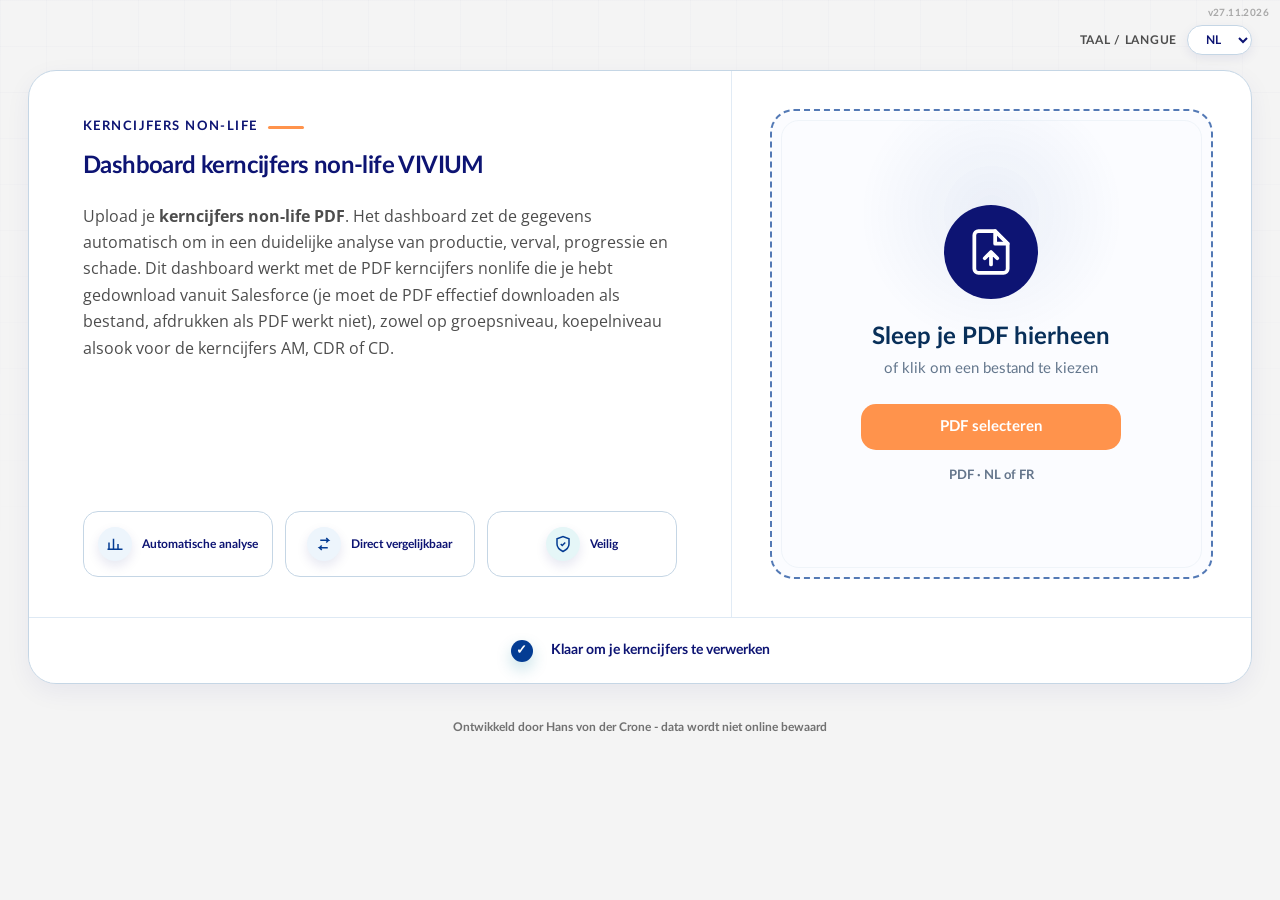
==== commit bf22cf17: "Add files via upload" ====
--- a/dashboard.html
+++ b/dashboard.html
@@ -1,424 +1,435 @@
-<!doctype html>
-<html lang="nl">
-<head>
-<!-- Google tag (gtag.js) -->
-<script async src="https://www.googletagmanager.com/gtag/js?id=G-1DXDEXC0J9"></script>
-<script>
-  window.dataLayer = window.dataLayer || [];
-  function gtag(){dataLayer.push(arguments);}
-  gtag('js', new Date());
-
-  gtag('config', 'G-1DXDEXC0J9');
-</script>
-<meta charset="utf-8" />
-<meta name="viewport" content="width=device-width, initial-scale=1" />
-<title>Dashboard kerncijfers non-life</title>
-<script src="libs/pdf.min.js"></script>
-<script src="libs/html2canvas.min.js"></script>
-<link rel="stylesheet" href="dashboard.css?v=20261119-categories-aligned">
-<link rel="stylesheet" href="libs/dashboard-shared.css?v=20261118-shared-style">
-</head>
-<body>
-<svg width="0" height="0" aria-hidden="true" style="position:absolute;pointer-events:none"><defs><filter id="viviumLogoTransparent" color-interpolation-filters="sRGB" x="0" y="0" width="100%" height="100%"><feColorMatrix in="SourceGraphic" type="matrix" values="1 0 0 0 0  0 1 0 0 0  0 0 1 0 0  1.18605 0 0 0 -0.18605"/></filter></defs></svg>
-<button type="button" class="appVersion" id="appVersionBtn" aria-haspopup="dialog" aria-controls="releaseNotesModal">v19.11.2026</button>
-<div class="releaseNotesModal hidden" id="releaseNotesModal" role="dialog" aria-modal="true" aria-labelledby="releaseNotesTitle">
-  <div class="releaseNotesDialog">
-    <div class="releaseNotesHead"><h2 id="releaseNotesTitle">Release notes</h2><button type="button" class="releaseNotesClose" id="releaseNotesCloseBtn" aria-label="Sluiten">×</button></div>
-    <div class="releaseNotesContent hidden" id="releaseNotesContent" tabindex="0"></div>
-  </div>
-</div>
-<div class="wrap">
-  <div class="languageSwitch"><label for="languageSelect" id="languageLabel">Taal / Langue</label><select id="languageSelect"><option value="nl">NL</option><option value="fr">FR</option></select></div>
-  <div id="topCompactBar" class="topCompactBar hidden">
-    <div class="topCompactMain">
-      <span id="topCompactTitle" class="topCompactTitle">PDF import & controle</span>
-      <span id="topCompactSummary" class="topCompactSummary"></span>
-    </div>
-    <div class="topCompactActions">
-      <button id="downloadCsvBtn" class="btn-csv hidden"><svg style="width:14px;height:14px;flex:0 0 auto;vertical-align:-2px;margin-right:5px" viewBox="0 0 24 24" fill="none" stroke="currentColor" stroke-width="2.2" stroke-linecap="round" stroke-linejoin="round"><path d="M21 15v4a2 2 0 0 1-2 2H5a2 2 0 0 1-2-2v-4"/><polyline points="7 10 12 15 17 10"/><line x1="12" y1="15" x2="12" y2="3"/></svg>Download CSV</button>
-      <div id="exportPdfWrap" class="pdfExportWrap hidden">
-        <div id="pdfOptionsWrap" class="pdfOptionsWrap">
-          <button id="exportPdfBtn" class="btn-pdf pdfDropdownTrigger" type="button" aria-haspopup="dialog" aria-controls="pdfOptionsMenu" aria-expanded="false"><svg style="width:15px;height:15px;flex:0 0 auto" viewBox="0 0 24 24" fill="none" stroke="currentColor" stroke-width="2.2" stroke-linecap="round" stroke-linejoin="round"><path d="M14 2H6a2 2 0 0 0-2 2v16a2 2 0 0 0 2 2h12a2 2 0 0 0 2-2V8z"/><polyline points="14 2 14 8 20 8"/><line x1="12" y1="18" x2="12" y2="12"/><line x1="9" y1="15" x2="15" y2="15"/></svg><span id="exportPdfLabel">Exporteer PDF</span><svg class="pdfDropdownChevron" viewBox="0 0 24 24" fill="none" stroke="currentColor" stroke-width="2.5" stroke-linecap="round" stroke-linejoin="round" aria-hidden="true"><polyline points="6 9 12 15 18 9"/></svg></button>
-          <div id="pdfOptionsMenu" class="pdfOptionsMenu" role="dialog" aria-label="PDF secties">
-            <div id="pdfOptionsTitle" class="pdfOptionsTitle">PDF secties</div>
-            <div class="pdfSelectionActions"><button type="button" id="pdfSelectAll" onclick="selectAllPdfSections(true)">Alles selecteren</button><button type="button" id="pdfSelectNone" onclick="selectAllPdfSections(false)">Niets selecteren</button></div>
-            <label class="pdfOption"><input type="checkbox" class="pdfSectionCheck" value="summary"><span id="pdfOptSummary">Samenvatting</span></label>
-            <label class="pdfOption"><input type="checkbox" class="pdfSectionCheck" value="productie"><span id="pdfOptProductie">Productie</span></label>
-            <label class="pdfOption"><input type="checkbox" class="pdfSectionCheck" value="verval"><span id="pdfOptVerval">Verval</span></label>
-            <label class="pdfOption"><input type="checkbox" class="pdfSectionCheck" value="schade"><span id="pdfOptSchade">Schade</span></label>
-            <label class="pdfOption"><input type="checkbox" class="pdfSectionCheck" value="distributions"><span id="pdfOptDistributions">Verdelingen</span></label>
-            <label class="pdfOption"><input type="checkbox" class="pdfSectionCheck" value="detail"><span id="pdfOptDetail">Detail</span></label>
-            <label class="pdfOption"><input type="checkbox" class="pdfSectionCheck" value="view360"><span id="pdfOpt360">360-view</span></label>
-            <div class="pdfOutputActions"><button type="button" id="printPdfBtn">Print to PDF</button><div id="pdfPrintDestinationHint" class="pdfPrintDestinationHint">Kies in het afdrukvenster ‘Opslaan als PDF’ als bestemming/printer.</div></div>
-          </div>
-        </div>
-      </div>
-      <button type="button" id="topInfoToggleBtn" class="topInfoToggleBtn" onclick="openPdfPicker()" title="Importeer PDF" aria-label="Importeer PDF"><svg style="width:13px;height:13px;flex:0 0 auto;margin-right:5px" viewBox="0 0 24 24" fill="none" stroke="currentColor" stroke-width="2.2" stroke-linecap="round" stroke-linejoin="round"><path d="M14 2H6a2 2 0 0 0-2 2v16a2 2 0 0 0 2 2h12a2 2 0 0 0 2-2V8z"/><polyline points="14 2 14 8 20 8"/><line x1="12" y1="18" x2="12" y2="12"/><line x1="9" y1="15" x2="15" y2="15"/></svg>Importeer</button>
-    </div>
-  </div>
-  <div class="hero">
-    <div class="panel">
-      <div class="heroEyebrow" id="heroEyebrow">Kerncijfers non-life</div>
-      <h1 id="pageTitle">Dashboard kerncijfers non-life VIVIUM</h1>
-      <p class="lead" id="pageLead">Upload je <strong>kerncijfers non-life PDF</strong>. Het dashboard zet de gegevens automatisch om in een duidelijke analyse van productie, verval, progressie en schade. Dit dashboard werkt met de PDF kerncijfers nonlife die je hebt gedownload vanuit Salesforce (je moet de PDF effectief downloaden als bestand, afdrukken als PDF werkt niet), zowel op groepsniveau, koepelniveau alsook voor de kerncijfers AM, CDR of CD.</p>
-      <div class="heroBenefits">
-        <div class="heroBenefit"><span class="heroBenefitIcon"><svg viewBox="0 0 24 24" fill="none" stroke="currentColor" stroke-width="2"><path d="M4 19V10M10 19V5M16 19v-7M22 19H2"/></svg></span><span id="heroBenefitAnalysis">Automatische analyse</span></div>
-        <div class="heroBenefit"><span class="heroBenefitIcon"><svg viewBox="0 0 24 24" fill="none" stroke="currentColor" stroke-width="2"><path d="M7 7h11l-3-3M17 17H6l3 3M18 7l-3 3M6 17l3-3"/></svg></span><span id="heroBenefitCompare">Direct vergelijkbaar</span></div>
-        <div class="heroBenefit"><span class="heroBenefitIcon" style="color:var(--green);background:#e5f6f7"><svg viewBox="0 0 24 24" fill="none" stroke="currentColor" stroke-width="2"><path d="M12 22s8-4 8-10V5l-8-3-8 3v7c0 6 8 10 8 10z"/><path d="m9 12 2 2 4-4"/></svg></span><span id="heroBenefitSafe">Veilig</span></div>
-      </div>
-      <div id="status" class="status">Klaar om je kerncijfers te verwerken</div>
-    </div>
-    <div class="upload">
-      <img src="[data-uri]" alt="Vivium" class="upload-logo" id="uploadLogo">
-      <div class="upload-zone" role="button" tabindex="0" onclick="document.getElementById('pdfFile').click()" onkeydown="if(event.key==='Enter'||event.key===' '){event.preventDefault();document.getElementById('pdfFile').click()}">
-        <input type="file" id="pdfFile" accept="application/pdf,.pdf" multiple />
-        <span class="heroUploadIcon"><svg viewBox="0 0 24 24" fill="none" stroke="currentColor" stroke-width="1.8" stroke-linecap="round" stroke-linejoin="round"><path d="M14 2H6a2 2 0 0 0-2 2v16a2 2 0 0 0 2 2h12a2 2 0 0 0 2-2V8z"/><polyline points="14 2 14 8 20 8"/><path d="M12 18v-6m-3 3 3-3 3 3"/></svg></span>
-        <strong id="uploadTitle">Sleep je PDF hierheen</strong>
-        <span id="uploadHint" class="hint">of klik om een bestand te kiezen</span>
-        <button type="button" class="heroUploadButton" id="heroUploadButton">PDF selecteren</button>
-        <span class="heroUploadMeta" id="heroUploadMeta">PDF · NL of FR</span>
-      </div>
-      <div id="fileName" class="upload-filename">Geen bestand geselecteerd</div>
-    </div>
-  </div>
-
-  <section id="multiImportPanel" class="multiImportPanel hidden" aria-labelledby="multiImportTitle" aria-busy="false">
-    <h2 id="multiImportTitle">Controleer je PDF’s</h2>
-    <div id="multiImportFiles" aria-live="polite"></div>
-    <label class="multiImportName"><span id="multiImportNameLabel">Naam gezamenlijk rapport (optioneel)</span><input id="multiImportName" type="text" maxlength="120"></label>
-    <p id="multiImportTypeWarning" class="importTypeWarning hidden" role="status"></p>
-    <p id="multiImportMessage" role="status"></p>
-    <div class="multiImportActions"><button type="button" id="multiImportBuild" disabled>Rapport tonen</button><button type="button" id="multiImportCancel">Annuleren</button></div>
-  </section>
-
-  <div id="dashboard" class="hidden">
-    <div id="reportSources" class="reportSources hidden"></div>
-    <div id="importControl" class="importControl hidden"></div>
-    <div id="brokerInfo" class="brokerInfo hidden">
-      <div class="brokerTextBlock">
-        <div id="brokerInfoLabel" class="label">Makelaar / koepelnummer</div>
-        <div id="brokerName" class="brokerName"></div>
-        <div id="brokerPeriod" class="label brokerPeriod"></div>
-      </div>
-      <img src="[data-uri]" alt="Vivium" class="brokerLogo" id="brokerLogoImg">
-    </div>
-    <div class="kpiExportWrap">
-      <div id="kpis" class="kpis"></div>
-      <div class="blockExportActions kpiExportActions" data-export-target="topKpis" aria-label="KPI's exporteren"><button type="button" class="blockExportBtn blockExportDownload" title="Download KPI's als PNG"><svg viewBox="0 0 24 24" fill="none" stroke="currentColor" stroke-width="2.2" stroke-linecap="round" stroke-linejoin="round"><path d="M21 15v4a2 2 0 0 1-2 2H5a2 2 0 0 1-2-2v-4"/><polyline points="7 10 12 15 17 10"/><line x1="12" y1="15" x2="12" y2="3"/></svg></button><button type="button" class="blockExportBtn blockExportCopy" title="Kopieer KPI's als afbeelding"><svg viewBox="0 0 24 24" fill="none" stroke="currentColor" stroke-width="2.2" stroke-linecap="round" stroke-linejoin="round"><rect x="9" y="9" width="13" height="13" rx="2"/><path d="M5 15H4a2 2 0 0 1-2-2V4a2 2 0 0 1 2-2h9a2 2 0 0 1 2 2v1"/></svg><span class="exportCopyText" style="font-size:11px;font-weight:950;padding-left:4px">Kopieer</span></button></div>
-    </div>
-    <div class="dashboardToolbarHome" id="dashboardToolbarHome">
-      <div class="dashboardToolbar" id="dashboardToolbar">
-        <div class="viewDropdownWrap" id="viewDropdownWrap">
-          <span class="toolbarLabel" id="viewModeLabel">Weergave</span>
-          <div class="view360AnalysisToggle viewModeSegmented" id="viewModeControls" role="group" aria-label="Weergave">
-              <button type="button" class="active" data-view="main" id="viewMainBtn">Hoofdcategorieën</button>
-              <button type="button" data-view="sub" id="viewSubBtn">Subcategorieën</button>
-              <button type="button" data-view="all" id="viewAllBtn">Hoofd- en subcategorieën</button>
-          </div>
-        </div>
-        <label class="previousYearsControl" id="previousYearsControl"><input type="checkbox" id="previousYearsToggle"><span id="previousYearsToggleLabel">Vorige jaren</span></label>
-        <div class="kpiSelectorWrap" id="kpiSelectorWrap">
-          <div class="toolbarGroup" id="kpiSelectorControls">
-            <button type="button" class="viewDropdownMain" id="kpiSelectorMain">Alle KPI's</button>
-            <button type="button" class="viewDropdownBtn" id="kpiSelectorBtn" title="KPI's kiezen" aria-label="KPI's kiezen" aria-expanded="false"><svg style="width:13px;height:13px;display:block" viewBox="0 0 24 24" fill="none" stroke="currentColor" stroke-width="2.5" stroke-linecap="round" stroke-linejoin="round"><polyline points="6 9 12 15 18 9"/></svg></button>
-            <div class="viewDropdownMenu kpiSelectorMenu" id="kpiSelectorMenu" role="menu" aria-label="KPI's kiezen">
-              <label class="kpiCheck"><input type="checkbox" class="kpiOverviewCheck" data-kpi-section="samenvatting" checked><span id="kpiCheckSamenvatting">Samenvatting</span></label>
-              <label class="kpiCheck"><input type="checkbox" class="kpiOverviewCheck" data-kpi-section="productie" checked><span id="kpiCheckProductie">Productie</span></label>
-              <label class="kpiCheck"><input type="checkbox" class="kpiOverviewCheck" data-kpi-section="verval" checked><span id="kpiCheckVerval">Verval</span></label>
-              <label class="kpiCheck"><input type="checkbox" class="kpiOverviewCheck" data-kpi-section="progressie" checked><span id="kpiCheckProgressie">Progressie</span></label>
-              <label class="kpiCheck"><input type="checkbox" class="kpiOverviewCheck" data-kpi-section="schade" checked><span id="kpiCheckSchade">Schade</span></label>
-              <label class="kpiCheck"><input type="checkbox" class="kpiOverviewCheck" data-kpi-section="portefeuille" checked><span id="kpiCheckPortefeuille">Portefeuille</span></label>
-            </div>
-          </div>
-        </div>
-        <button type="button" class="drillBtn" id="drillToggleBtn">Alles uitklappen</button>
-      </div>
-    </div>
-    <div class="tabs">
-      <button class="tab active" data-tab="samenvatting" id="tabSamenvatting">Samenvatting</button>
-      <button class="tab" data-tab="productie" id="tabProductie">Productie</button>
-      <button class="tab" data-tab="verval" id="tabVerval">Verval</button>
-      <button class="tab" data-tab="progressie" id="tabProgressie">Progressie</button>
-      <button class="tab" data-tab="schade" id="tabSchade">Schade</button>
-      <button class="tab" data-tab="portefeuille" id="tabPortefeuille">Portefeuille</button>
-      <button class="tab" data-tab="detail" id="tabDetail">Detail</button>
-      <button class="tab" data-tab="view360" id="tab360">360-view</button>
-      <button class="tab" data-tab="kpiOverzicht" id="tabKpis">KPI's</button>
-    </div>
-
-    <section id="samenvatting" class="section active">
-      <div class="card full">
-        <div class="titleExportRow"><div class="sectionTitleWrap"><h2 id="summaryTitle">Samenvatting</h2><span class="sectionPeriodInline" id="summaryPeriodInline"></span></div><label class="summaryChartControl"><span id="summaryBarOrientationLabel">Grafiekweergave</span><select id="summaryBarOrientation" onchange="setSummaryBarOrientation(this.value)"><option id="summaryBarsVertical" value="vertical">Verticale balken</option><option id="summaryBarsHorizontal" value="horizontal">Horizontale balken</option></select></label><div class="sectionToolbarSlot"></div><div class="blockExportActions" data-export-target="summaryAll" aria-label="Samenvatting exporteren"><button type="button" class="blockExportBtn blockExportDownload" title="Download Samenvatting als PNG"><svg viewBox="0 0 24 24" fill="none" stroke="currentColor" stroke-width="2.2" stroke-linecap="round" stroke-linejoin="round"><path d="M21 15v4a2 2 0 0 1-2 2H5a2 2 0 0 1-2-2v-4"/><polyline points="7 10 12 15 17 10"/><line x1="12" y1="15" x2="12" y2="3"/></svg></button><button type="button" class="blockExportBtn blockExportCopy" title="Kopieer Samenvatting als afbeelding"><svg viewBox="0 0 24 24" fill="none" stroke="currentColor" stroke-width="2.2" stroke-linecap="round" stroke-linejoin="round"><rect x="9" y="9" width="13" height="13" rx="2"/><path d="M5 15H4a2 2 0 0 1-2-2V4a2 2 0 0 1 2-2h9a2 2 0 0 1 2 2v1"/></svg><span style="font-size:11px;font-weight:950;padding-left:4px">Kopieer</span></button></div></div>
-        <div id="insightSummary" class="insightSummary hidden"></div>
-      </div>
-      <div id="prodBarTooltip" class="prodBarTooltip"></div>
-    </section>
-
-    <section id="view360" class="section">
-      <div class="card full">
-        <div class="titleExportRow"><div class="sectionTitleWrap"><h2 id="view360Title">360-view</h2><span class="sectionBrokerInline" id="view360BrokerInline"></span><span class="sectionPeriodInline" id="view360PeriodInline"></span></div><div class="sectionToolbarSlot"></div><div class="view360AnalysisToggle view360GlobalToggle" role="group" aria-label="Analyseweergave"><button type="button" class="active" data-view360-analysis="main" id="view360MainBtn">Hoofdcategorieën</button><button type="button" data-view360-analysis="sub" id="view360SubBtn">Subcategorieën</button><button type="button" data-view360-analysis="all" id="view360AllBtn">Hoofd- en subcategorieën</button></div><div class="blockExportActions" data-export-target="view360All" aria-label="360-view exporteren"><button type="button" class="blockExportBtn blockExportDownload" title="Download 360-view als PNG"><svg viewBox="0 0 24 24" fill="none" stroke="currentColor" stroke-width="2.2" stroke-linecap="round" stroke-linejoin="round"><path d="M21 15v4a2 2 0 0 1-2 2H5a2 2 0 0 1-2-2v-4"/><polyline points="7 10 12 15 17 10"/><line x1="12" y1="15" x2="12" y2="3"/></svg></button><button type="button" class="blockExportBtn blockExportCopy" title="Kopieer 360-view als afbeelding"><svg viewBox="0 0 24 24" fill="none" stroke="currentColor" stroke-width="2.2" stroke-linecap="round" stroke-linejoin="round"><rect x="9" y="9" width="13" height="13" rx="2"/><path d="M5 15H4a2 2 0 0 1-2-2V4a2 2 0 0 1 2-2h9a2 2 0 0 1 2 2v1"/></svg><span style="font-size:11px;font-weight:950;padding-left:4px">Kopieer</span></button></div></div>
-        <div id="view360Content" class="view360Stack"></div>
-      </div>
-    </section>
-
-    <section id="productie" class="section">
-      <div class="card full">
-        <div class="titleExportRow"><div class="sectionTitleWrap"><h2 id="prodTitle">Productie</h2><span class="sectionPeriodInline" id="prodPeriodInline"></span></div><div class="sectionToolbarSlot"></div><div class="blockExportActions" data-export-target="productieAll" aria-label="Productie exporteren"><button type="button" class="blockExportBtn blockExportDownload" title="Download Productie als PNG"><svg viewBox="0 0 24 24" fill="none" stroke="currentColor" stroke-width="2.2" stroke-linecap="round" stroke-linejoin="round"><path d="M21 15v4a2 2 0 0 1-2 2H5a2 2 0 0 1-2-2v-4"/><polyline points="7 10 12 15 17 10"/><line x1="12" y1="15" x2="12" y2="3"/></svg></button><button type="button" class="blockExportBtn blockExportCopy" title="Kopieer Productie als afbeelding"><svg viewBox="0 0 24 24" fill="none" stroke="currentColor" stroke-width="2.2" stroke-linecap="round" stroke-linejoin="round"><rect x="9" y="9" width="13" height="13" rx="2"/><path d="M5 15H4a2 2 0 0 1-2-2V4a2 2 0 0 1 2-2h9a2 2 0 0 1 2 2v1"/></svg><span style="font-size:11px;font-weight:950;padding-left:4px">Kopieer</span></button></div></div>
-        <p class="sub" id="prodSub"></p>
-        <div class="note" id="prodNote">De gegevens hieronder tonen per hoofdcategorie eerst de hoofdrij en daaronder alle subcategorieën uit de CSV.</div>
-        <div id="prodGrouped"></div>
-      </div>
-    </section>
-
-    <section id="verval" class="section">
-      <div class="card full">
-        <div class="titleExportRow"><div class="sectionTitleWrap"><h2 id="vervalTitle">Verval</h2><span class="sectionPeriodInline" id="vervalPeriodInline"></span></div><div class="sectionToolbarSlot"></div><div class="blockExportActions" data-export-target="vervalAll" aria-label="Verval exporteren"><button type="button" class="blockExportBtn blockExportDownload" title="Download Verval als PNG"><svg viewBox="0 0 24 24" fill="none" stroke="currentColor" stroke-width="2.2" stroke-linecap="round" stroke-linejoin="round"><path d="M21 15v4a2 2 0 0 1-2 2H5a2 2 0 0 1-2-2v-4"/><polyline points="7 10 12 15 17 10"/><line x1="12" y1="15" x2="12" y2="3"/></svg></button><button type="button" class="blockExportBtn blockExportCopy" title="Kopieer Verval als afbeelding"><svg viewBox="0 0 24 24" fill="none" stroke="currentColor" stroke-width="2.2" stroke-linecap="round" stroke-linejoin="round"><rect x="9" y="9" width="13" height="13" rx="2"/><path d="M5 15H4a2 2 0 0 1-2-2V4a2 2 0 0 1 2-2h9a2 2 0 0 1 2 2v1"/></svg><span style="font-size:11px;font-weight:950;padding-left:4px">Kopieer</span></button></div></div>
-        <p class="sub" id="vervalSub"></p>
-        <div class="note" id="vervalNote">De gegevens hieronder tonen per hoofdcategorie eerst de hoofdrij en daaronder alle subcategorieën uit de CSV, inclusief verval door klant en maatschappij.</div>
-        <div id="vervalGrouped"></div>
-      </div>
-    </section>
-
-    <section id="progressie" class="section">
-      <div class="card full">
-        <div class="titleExportRow"><div class="sectionTitleWrap"><h2 id="progTitle">Progressie</h2><span class="sectionPeriodInline" id="progPeriodInline"></span></div><div class="sectionToolbarSlot"></div><div class="blockExportActions" data-export-target="progressieAll" aria-label="Progressie exporteren"><button type="button" class="blockExportBtn blockExportDownload" title="Download Progressie als PNG"><svg viewBox="0 0 24 24" fill="none" stroke="currentColor" stroke-width="2.2" stroke-linecap="round" stroke-linejoin="round"><path d="M21 15v4a2 2 0 0 1-2 2H5a2 2 0 0 1-2-2v-4"/><polyline points="7 10 12 15 17 10"/><line x1="12" y1="15" x2="12" y2="3"/></svg></button><button type="button" class="blockExportBtn blockExportCopy" title="Kopieer Progressie als afbeelding"><svg viewBox="0 0 24 24" fill="none" stroke="currentColor" stroke-width="2.2" stroke-linecap="round" stroke-linejoin="round"><rect x="9" y="9" width="13" height="13" rx="2"/><path d="M5 15H4a2 2 0 0 1-2-2V4a2 2 0 0 1 2-2h9a2 2 0 0 1 2 2v1"/></svg><span style="font-size:11px;font-weight:950;padding-left:4px">Kopieer</span></button></div></div>
-        <p class="sub" id="progSub"></p>
-        <div class="note" id="progNote">Progressie wordt getoond als productie - verval + transformatie, per hoofdcategorie en subcategorie zoals aangeleverd in de CSV.</div>
-        <div id="progGrouped"></div>
-      </div>
-    </section>
-
-    <section id="schade" class="section">
-      <div class="card full">
-        <div class="titleExportRow"><div class="sectionTitleWrap"><h2 id="schadeTitle">Schade</h2><span class="sectionPeriodInline" id="schadePeriodInline"></span></div><div class="sectionToolbarSlot"></div><div class="blockExportActions" data-export-target="schadeAll" aria-label="Schade exporteren"><button type="button" class="blockExportBtn blockExportDownload" title="Download Schade als PNG"><svg viewBox="0 0 24 24" fill="none" stroke="currentColor" stroke-width="2.2" stroke-linecap="round" stroke-linejoin="round"><path d="M21 15v4a2 2 0 0 1-2 2H5a2 2 0 0 1-2-2v-4"/><polyline points="7 10 12 15 17 10"/><line x1="12" y1="15" x2="12" y2="3"/></svg></button><button type="button" class="blockExportBtn blockExportCopy" title="Kopieer Schade als afbeelding"><svg viewBox="0 0 24 24" fill="none" stroke="currentColor" stroke-width="2.2" stroke-linecap="round" stroke-linejoin="round"><rect x="9" y="9" width="13" height="13" rx="2"/><path d="M5 15H4a2 2 0 0 1-2-2V4a2 2 0 0 1 2-2h9a2 2 0 0 1 2 2v1"/></svg><span style="font-size:11px;font-weight:950;padding-left:4px">Kopieer</span></button></div></div>
-        <p class="sub" id="schadeSub"></p>
-        <div class="note" id="schadeNote">Interpretatie schade: een daling van schadegevallen, schadelast of S/P is positief en wordt groen weergegeven, een stijging is negatief.</div>
-        <div id="schadeGrouped"></div>
-      </div>
-    </section>
-
-    <section id="portefeuille" class="section">
-      <div class="card full">
-        <div class="titleExportRow"><div class="sectionTitleWrap"><h2 id="portefeuilleTitle">Portefeuille: verdiende premie</h2><span class="sectionPeriodInline" id="portefeuillePeriodInline"></span></div><div class="sectionToolbarSlot"></div><div class="blockExportActions" data-export-target="portefeuilleAll" aria-label="Portefeuille exporteren"><button type="button" class="blockExportBtn blockExportDownload" title="Download Portefeuille als PNG"><svg viewBox="0 0 24 24" fill="none" stroke="currentColor" stroke-width="2.2" stroke-linecap="round" stroke-linejoin="round"><path d="M21 15v4a2 2 0 0 1-2 2H5a2 2 0 0 1-2-2v-4"/><polyline points="7 10 12 15 17 10"/><line x1="12" y1="15" x2="12" y2="3"/></svg></button><button type="button" class="blockExportBtn blockExportCopy" title="Kopieer Portefeuille als afbeelding"><svg viewBox="0 0 24 24" fill="none" stroke="currentColor" stroke-width="2.2" stroke-linecap="round" stroke-linejoin="round"><rect x="9" y="9" width="13" height="13" rx="2"/><path d="M5 15H4a2 2 0 0 1-2-2V4a2 2 0 0 1 2-2h9a2 2 0 0 1 2 2v1"/></svg><span style="font-size:11px;font-weight:950;padding-left:4px">Kopieer</span></button></div></div>
-        <p class="sub" id="portefeuilleSub"></p>
-        <div class="note" id="portefeuilleNote">De grafieken hieronder tonen de verdiende premie op TOTAAL NON LIFE-niveau: eerst de drie meest recente volledige jaren, daarnaast de laatste periode vorig jaar tegenover de laatste periode dit jaar.</div>
-        <div id="portefeuilleCharts"></div>
-        <div id="portfolioPieCard" class="portfolioPieCard hidden">
-          <div class="portfolioPieHeader">
-            <div class="titleExportRow"><h2 id="portfolioPieTitle">Verdeling verdiende premie</h2><div class="blockExportActions" data-export-target="portfolioPie" aria-label="Verdeling verdiende premie exporteren"><button type="button" class="blockExportBtn blockExportDownload" title="Download verdeling verdiende premie als PNG"><svg viewBox="0 0 24 24" fill="none" stroke="currentColor" stroke-width="2.2" stroke-linecap="round" stroke-linejoin="round"><path d="M21 15v4a2 2 0 0 1-2 2H5a2 2 0 0 1-2-2v-4"/><polyline points="7 10 12 15 17 10"/><line x1="12" y1="15" x2="12" y2="3"/></svg></button><button type="button" class="blockExportBtn blockExportCopy" title="Kopieer verdeling verdiende premie als afbeelding"><svg viewBox="0 0 24 24" fill="none" stroke="currentColor" stroke-width="2.2" stroke-linecap="round" stroke-linejoin="round"><rect x="9" y="9" width="13" height="13" rx="2"/><path d="M5 15H4a2 2 0 0 1-2-2V4a2 2 0 0 1 2-2h9a2 2 0 0 1 2 2v1"/></svg><span style="font-size:11px;font-weight:950;padding-left:4px">Kopieer</span></button></div></div>
-            <p class="sub" id="portfolioPieSub"></p>
-          </div>
-          <div class="portfolioPiePair">
-            <div class="portfolioPiePanel" id="portfolioPiePrevPanel">
-              <h3 id="portfolioPiePrevTitle"></h3>
-              <div class="productionPieGrid portfolioPieGrid">
-                <div class="pieWrap">
-                  <canvas id="portfolioPiePrevCanvas" width="990" height="645"></canvas>
-                  <div id="portfolioPiePrevTotal" class="portfolioPieTotal"></div>
-                </div>
-                <div id="portfolioPiePrevLegend" class="pieLegend"></div>
-              </div>
-            </div>
-            <div class="portfolioPiePanel" id="portfolioPieCurrPanel">
-              <h3 id="portfolioPieCurrTitle"></h3>
-              <div class="productionPieGrid portfolioPieGrid">
-                <div class="pieWrap">
-                  <canvas id="portfolioPieCurrCanvas" width="990" height="645"></canvas>
-                  <div id="portfolioPieCurrTotal" class="portfolioPieTotal"></div>
-                </div>
-                <div id="portfolioPieCurrLegend" class="pieLegend"></div>
-              </div>
-            </div>
-          </div>
-          <div id="portfolioPieTooltip" class="pieTooltip portfolioPieTooltip"></div>
-        </div>
-      </div>
-    </section>
-
-    <section id="kpiOverzicht" class="section">
-      <div class="card full">
-        <div class="titleExportRow"><div class="sectionTitleWrap"><h2 id="kpiOverviewTitle">KPI's</h2><span class="sectionPeriodInline" id="kpiOverviewPeriodInline"></span></div><div class="sectionToolbarSlot"></div><div class="blockExportActions" data-export-target="kpiOverviewAll" aria-label="KPI-overzicht exporteren"><button type="button" class="blockExportBtn blockExportDownload" title="Download KPI-overzicht als PNG"><svg viewBox="0 0 24 24" fill="none" stroke="currentColor" stroke-width="2.2" stroke-linecap="round" stroke-linejoin="round"><path d="M21 15v4a2 2 0 0 1-2 2H5a2 2 0 0 1-2-2v-4"/><polyline points="7 10 12 15 17 10"/><line x1="12" y1="15" x2="12" y2="3"/></svg></button><button type="button" class="blockExportBtn blockExportCopy" title="Kopieer KPI-overzicht als afbeelding"><svg viewBox="0 0 24 24" fill="none" stroke="currentColor" stroke-width="2.2" stroke-linecap="round" stroke-linejoin="round"><rect x="9" y="9" width="13" height="13" rx="2"/><path d="M5 15H4a2 2 0 0 1-2-2V4a2 2 0 0 1 2-2h9a2 2 0 0 1 2 2v1"/></svg><span style="font-size:11px;font-weight:950;padding-left:4px">Kopieer</span></button></div></div>
-        <div id="kpiOverviewGroups" class="kpiOverviewGroups"></div>
-      </div>
-    </section>
-
-    <section id="detail" class="section">
-      <div class="card">
-        <div class="titleExportRow"><div class="sectionTitleWrap"><h2 id="detailTitle">Hoofd- en subcategorieën</h2><span class="sectionPeriodInline" id="detailPeriodInline"></span></div><div class="sectionToolbarSlot"></div><div class="blockExportActions" data-export-target="detailAll" aria-label="Detail exporteren"><button type="button" class="blockExportBtn blockExportDownload" title="Download Detail als PNG"><svg viewBox="0 0 24 24" fill="none" stroke="currentColor" stroke-width="2.2" stroke-linecap="round" stroke-linejoin="round"><path d="M21 15v4a2 2 0 0 1-2 2H5a2 2 0 0 1-2-2v-4"/><polyline points="7 10 12 15 17 10"/><line x1="12" y1="15" x2="12" y2="3"/></svg></button><button type="button" class="blockExportBtn blockExportCopy" title="Kopieer Detail als afbeelding"><svg viewBox="0 0 24 24" fill="none" stroke="currentColor" stroke-width="2.2" stroke-linecap="round" stroke-linejoin="round"><rect x="9" y="9" width="13" height="13" rx="2"/><path d="M5 15H4a2 2 0 0 1-2-2V4a2 2 0 0 1 2-2h9a2 2 0 0 1 2 2v1"/></svg><span style="font-size:11px;font-weight:950;padding-left:4px">Kopieer</span></button></div></div>
-        <p class="sub" id="detailSub"></p>
-        <div id="categoryDetails"></div>
-      </div>
-    </section>
-    <button id="floatingKpiScrollBtn" class="floatingKpiScrollBtn" type="button" onclick="scrollToKpiStart()" title="Ga naar boven" aria-label="Ga naar boven"><svg style="width:13px;height:13px;flex:0 0 auto" viewBox="0 0 24 24" fill="none" stroke="currentColor" stroke-width="2.5" stroke-linecap="round" stroke-linejoin="round"><polyline points="18 15 12 9 6 15"/></svg>TOP</button>
-
-    <div class="card full" id="productionPieCard">
-      <div class="titleExportRow"><h2 id="productionPieTitle">Verdeling productie</h2><div class="blockExportActions" data-export-target="productionPie" aria-label="Verdeling exporteren"><button type="button" class="blockExportBtn blockExportDownload" title="Download verdeling als PNG"><svg viewBox="0 0 24 24" fill="none" stroke="currentColor" stroke-width="2.2" stroke-linecap="round" stroke-linejoin="round"><path d="M21 15v4a2 2 0 0 1-2 2H5a2 2 0 0 1-2-2v-4"/><polyline points="7 10 12 15 17 10"/><line x1="12" y1="15" x2="12" y2="3"/></svg></button><button type="button" class="blockExportBtn blockExportCopy" title="Kopieer verdeling als afbeelding"><svg viewBox="0 0 24 24" fill="none" stroke="currentColor" stroke-width="2.2" stroke-linecap="round" stroke-linejoin="round"><rect x="9" y="9" width="13" height="13" rx="2"/><path d="M5 15H4a2 2 0 0 1-2-2V4a2 2 0 0 1 2-2h9a2 2 0 0 1 2 2v1"/></svg><span style="font-size:11px;font-weight:950;padding-left:4px">Kopieer</span></button></div></div>
-      <p class="sub" id="productionPieSub"></p>
-      <div class="productionPieGrid">
-        <div class="pieWrap">
-          <canvas id="productionPieCanvas" width="460" height="360"></canvas>
-          <div id="productionPieTooltip" class="pieTooltip"></div>
-        </div>
-        <div id="productionPieLegend" class="pieLegend"></div>
-      </div>
-    </div>
-
-  </div>
-
-  <footer class="dashboard-footer">Ontwikkeld door Hans von der Crone - data wordt niet online bewaard</footer>
-</div>
-
-<!-- Release notes: voeg nieuwe versies onderaan toe, gevolgd door één wijziging per regel. -->
-<script type="text/plain" id="releaseNotesSource">
-v1.5.26
-lancering 1e versie
-toevoeging van PDF export functionaliteit
-toevoeging van taartdiagram verdiende premie onder portefeuille
-check import PDF
-import-scherm klapt dicht na importeren pdf
-werkt nu ook voor AM/CDR cijfers
-onderverdelingen snel open/dicht te klikken met knop "alles tonen/beperkte weergave"
-mogelijkheid om enkel hoofdblokken of subcategorieën te tonen
-kleurbalkjes consistent gemaakt qua layout/kleur over alle tabs
-taartdiagrammen aangepast, met hoverfunctionaliteit
-volgorde negatieve/positieve progressie juistgezet onderaan
-enkel foutjes rechtgezet bij keuzes weergave
-verdeling portefeuille toevoegd aan PDF
-gemiddelde schadelast toegevoegd per categorie
-% verval toegevoegd onder sectie "vervalpremie"
-mogelijkheid toegevoegd om elk blok te downloaden of in geheugen te zetten (copy) als PNG bestand
-KPI's bovenaan wijzigen ifv gekozen tab met relevante info
-taartdiagrammen onderaan tonen nu ook telkens vergelijking vorig jaar (volledig jaar)
-taartdiagrammen hebben nieuwe layout, info bubbels verschijnen nu ook als je in legende hovert
-bij progressie staat nu een ander type grafiek (waterfall-grafiek) + legenda met vergelijking
-de S/P Kpi's tonen nu ook verschil in %-punten tov vorig jaar
-
-v4.5.26
-tekstuele informatie bij de samenvatting wat leesbaarder gemaakt met sortering op %
-bij detail per categorie S/P en afgetopte S/P vermeld met vergelijking
-mooiere uitlijning van de detailblokken + consistent lettertype
-periode wordt vermeld als MAAND/JAAR ipv MAAND JAAR (is visueel duidelijker)
-watervalgrafiek aangepast, is nu duidelijker en juister
-euro notatie volgens Belgische norm
-
-v9.5.26
-op verzoek collega's overal waar delta S/P wordt getoond, aangepast zodat dit absolute verschil toont ipv rekenkundig verschil, we spreken bij makelaars ook altijd over absolute stijging/daling
-bij verval info toegevoegd rond verval vs verdiede premie
-miniblokken 'verval door klant' en 'verval door maatschappij' verborgen onder selectieknop (is niet altijd relevant en neemt veel plaats op scherm)
-staafgrafieken bij de categorieblokken anders ingedeeld, visueel sterker
-PDFs grondig aangepast en uitgebreid
-delta's toegevoegd naast elke balk 'laatste periode' in de miniblokken
-detail per categorie toegevoegd aan pdf
-
-v12.5.26
-keuzemenu toegevoegd aan de PDF export zodat je delen kan kiezen
-PDF export + csv export makkelijker bereikbaar gemaakt (rechtsboven), zat voorheen in submenu
-weergave-keuze knop met dropdown en op logischere plaats gezet
-verdeling portefeuille toegevoegd aan pdf
-import knop rechtsboven voorzien naast export PDF
-layout tabs wat visueel aangepast, taalkeuze staat nu ook in 1 balk (meer plaats)
-subtiele animaties toegevoegd
-als je op een KPI klikt, dan springt pagina naar betreffende categorie voor detail
-
-v13.5.26
-versienummer toegevoegd rechtsboven
-
-v18.5.26
-op tabblad schade is rechtsbijstand weggehaald als KPI en TOTAAL NON LIFE toegevoegd, staat helemaal links gevolgd door de belangrijkste takken
-KPI's op beginscherm visueel wat aangepast met grafiek
-bij schade kan je nu op de KPI's switchen tussen afgetopte/niet-afgetopt
-
-v29.5.26
-bug opgelost bij progressie grafiek in KPI
-KPI's tabblad toegevoegd met selectiemogelijkheid
-KPI's op tabblad kunnen nu ook gedownload/gecopy-paste worden
-
-v08.06.26
-werkt nu volledig offline 
-
-v15.06.26
-hover buttons hebben subtiele blauwe achtergrond indien geselecteerd
-staafgrafieken bij samenvatting iets dikker gemaakt
-pdf export aangepast zodat de KPI's bij samenvatting er nu ook op staan, en grafieken iets duidelijker zijn
-subtiele animatie toegevoegd bij opvullen balkjes
-vivium logo terug in orde (was verdwenen in vorige versie)
-hover-info overal gelijkgetrokken qua layout/kleuren
-foutje verwijderd in hover-over bij portefeuille J-1
-
-v16.06.26
-download/kopiëren buttons aangepast
-nieuwe icoontjes die professioneler ogen
-samenvattingtekst aangepast met meer nuance bij lichte/medium stijging/daling
-portefeuille kan nu ook wisselen tussen enkel hoofdcategorieën/subcategorieën
-download/copy knoppen subtieler als hangende knop gemaakt aan kaders (=visueel sterker)
-
-v03.09.26
-als er reeds een PDF is geimporteerd en je wil een nieuwe opladen, dan krijg je nu meteen het dialoogvenster om bestand te zoeken ipv nogmaals te moeten klikken
-bij de tabs waar van toepassing, kan je nu meteen kiezen om de voorgaande 3j ook te tonen in de info (stond voorheen wat verborgen in dropdown hoofd/subcat)
-bij de KPI's kan je nu ook de voorgaande jaren tonen
-tabbalk is aangepast zodat je bij kleinere schermresoluties toch nog alle keuzes ziet
-keuzes voor categorieën duidelijker gemaakt en op andere, meer consistente positie naast mogelijkheid voor tonen alle jaren
-keuzeknop alles tonen/beperkte weergave hernoemd naar alles uitklappen/inklappen
-info ultimo vermeld onder titelbalk, zodat je meteen ook kan zien tot welke ultimo datum info op dashboard staat
-tabbalk aangepast zodat die op één lijn past op laptopschermen VIVIUM resolutie 1920x1200 (stond voorheen op 2 lijnen)
-in de taartinfo bij schade naast verdeling schadelast ook de S/P's vermeld in hover-over
-door te klikken op versienummer rechtsboven, krijg je nu ook de releasenotes te zien
-startpagina aantrekkelijker gemaakt met extra uitleg
-volgorde hoofd+sub/hoofd/sub categorieën logischer gezet (standaardkeuze staat nu links)
-
-v08.09.26
-Bij export PDF kan je nu alle keuzes in één keer aan- of uitzetten.
-Titel in de browserbalk gewijzigd naar "Dashboard VIVIUM Non-Life".
-Release notes zijn nu ingebouwd in het HTML-bestand en worden niet meer via een extern bestand geladen.
-Volgorde van de 360-view aangepast zodat deze beter aansluit bij de kerncijfers.
-360-view onderverdeeld in in- en uitklapbare topics, zodat je zelf kan bepalen wat zichtbaar is en wat niet.
-
-v18.09.2026
-Bij progressie duidelijk gemaakt in bubbels hoe progressie is opgebouwd; in de horizontale balken hover-ups toegevoegd met details.
-Progressiebalken hebben nu een centraal nulpunt: negatieve waarden links, positieve waarden rechts.
-De nieuwste periode (oranje) staat bovenaan en J-1 eronder. Als vorige jaren gekozen zijn, staan die daaronder verder van recent naar oud.
-Bij vergelijkingen tussen periodes zijn pijltjes toegevoegd aan de delta's en zijn de delta's verticaal tussen de balkjes geplaatst voor een visueel duidelijkere vergelijking.
-Bij portefeuille is de delta tussen J-1 en J oranje gemaakt en verticaal uitgelijnd op de balk van de laatste periode, zodat duidelijker is dat dit de delta maand versus maand betreft.
-Periodes in de KPI's worden vermeld als MM/JJ in plaats van MM JJJJ.
-Blokken bij schade zijn logischer ingedeeld, bijvoorbeeld S/P niet afgetopt en S/P afgetopt naast elkaar in plaats van onder elkaar.
-
-v23.09.2026
-Kleuren en lettertypes aangepast volgens brandbook VIVIUM 2026.
-Waterfall-grafiek voorzien van kleur en hover-overinformatie.
-Delta-knoppen overal consistent gemaakt qua kleur en lay-out.
-Hover-overinformatie toegevoegd voor de wissel tussen S/P en afgetopte S/P in de schade-KPI's.
-Icoontjes meer kleur gegeven en correct uitgelijnd ten opzichte van de tekst.
-Bij portefeuille extra delta-informatie tussen de balken toegevoegd.
-In de Detail-tab delta's voor S/P en S/P afgetopt toegevoegd.
-Bij Exporteer PDF is "Print to PDF" toegevoegd. Naast de bestaande export op basis van schermafbeeldingen kun je via "Opslaan als PDF" in het afdrukvenster een lichtere PDF maken. Deze nieuwe optie houdt rekening met de actieve weergave-instellingen en exporteert alleen de secties die je in de dropdown selecteert.
-Exporteer PDF knop aangepast, zodat je altijd eerst secties moet kiezen en onderaan dan keuze kan maken tussen Print to PDF en Export.
-Datumnotaties overal gelijkgetrokken: MM JJJJ wordt nu consequent als MM/JJJJ getoond.
-De 360-view is logischer ingedeeld; dubbele of irrelevante informatie is weggelaten.
-De weergave start nu met alleen hoofdcategorieën. Bovenaan kun je ook alleen subcategorieën of beide kiezen. Bij de hoofdcategorieën kun je per blok via de link onderaan subcategorieën tonen of verbergen. Opnieuw op 'Hoofdcategorieën' klikken sluit alle afzonderlijk geopende subcategorieën.
-
-v20.10,2026
-mogelijkheid om meerdere PDFs in te lezen en te combineren in één rapport
-
-v18.11.2026
-Mogelijkheid om in Samenvatting te wisselen tussen verticale en horizontale grafieken.
-Bij Detail verticale randlijnen voorzien voor betere leesbaarheid.
-PDF opslaan via Print to PDF; afzonderlijke Export-knop verwijderd.
-Gedeelde lettertypes, basiskleuren en tekstgroottes centraal ondergebracht in libs/dashboard-shared.css.
-
-v19.11.2026
-Bij Productie, Verval en Schade kun je naast Auto via Categorieën de subcategorieën Vloten en Niet-vloten aan- of uitzetten. De selectie blijft behouden tussen deze tabs.
-De categoriedropdown staat volledig vóór de overige informatie en blijft aanklikbaar.
-De knop Categorieën verschijnt uitsluitend bij de weergave Subcategorieën en is ook beschikbaar voor Particulieren en Ondernemingen. De knoppen en menu's zijn onderling links uitgelijnd.
-</script>
-<script src="dashboard.js?v=20261119-categories-aligned"></script>
-
-
-
-
-
-
-
-
-
-</body>
-</html>
+<!doctype html>
+<html lang="nl">
+<head>
+<!-- Google tag (gtag.js) -->
+<script async src="https://www.googletagmanager.com/gtag/js?id=G-1DXDEXC0J9"></script>
+<script>
+  window.dataLayer = window.dataLayer || [];
+  function gtag(){dataLayer.push(arguments);}
+  gtag('js', new Date());
+
+  gtag('config', 'G-1DXDEXC0J9');
+</script>
+<meta charset="utf-8" />
+<meta name="viewport" content="width=device-width, initial-scale=1" />
+<title>Dashboard kerncijfers non-life</title>
+<script src="libs/pdf.min.js"></script>
+<script src="libs/html2canvas.min.js"></script>
+<link rel="stylesheet" href="dashboard.css?v=20261127-negative-bars">
+</head>
+<body>
+<svg width="0" height="0" aria-hidden="true" style="position:absolute;pointer-events:none"><defs><filter id="viviumLogoTransparent" color-interpolation-filters="sRGB" x="0" y="0" width="100%" height="100%"><feColorMatrix in="SourceGraphic" type="matrix" values="1 0 0 0 0  0 1 0 0 0  0 0 1 0 0  1.18605 0 0 0 -0.18605"/></filter></defs></svg>
+<button type="button" class="appVersion" id="appVersionBtn" aria-haspopup="dialog" aria-controls="releaseNotesModal">v27.11.2026</button>
+<div class="releaseNotesModal hidden" id="releaseNotesModal" role="dialog" aria-modal="true" aria-labelledby="releaseNotesTitle">
+  <div class="releaseNotesDialog">
+    <div class="releaseNotesHead"><h2 id="releaseNotesTitle">Release notes</h2><button type="button" class="releaseNotesClose" id="releaseNotesCloseBtn" aria-label="Sluiten">×</button></div>
+    <div class="releaseNotesContent hidden" id="releaseNotesContent" tabindex="0"></div>
+  </div>
+</div>
+<div class="wrap">
+  <div class="languageSwitch"><label for="languageSelect" id="languageLabel">Taal / Langue</label><select id="languageSelect"><option value="nl">NL</option><option value="fr">FR</option></select></div>
+  <div id="topCompactBar" class="topCompactBar hidden">
+    <div class="topCompactMain">
+      <span id="topCompactTitle" class="topCompactTitle">PDF import & controle</span>
+      <span id="topCompactSummary" class="topCompactSummary"></span>
+    </div>
+    <div class="topCompactActions">
+      <button id="downloadCsvBtn" class="btn-csv hidden"><svg style="width:14px;height:14px;flex:0 0 auto;vertical-align:-2px;margin-right:5px" viewBox="0 0 24 24" fill="none" stroke="currentColor" stroke-width="2.2" stroke-linecap="round" stroke-linejoin="round"><path d="M21 15v4a2 2 0 0 1-2 2H5a2 2 0 0 1-2-2v-4"/><polyline points="7 10 12 15 17 10"/><line x1="12" y1="15" x2="12" y2="3"/></svg>Download CSV</button>
+      <div id="exportPdfWrap" class="pdfExportWrap hidden">
+        <div id="pdfOptionsWrap" class="pdfOptionsWrap">
+          <button id="exportPdfBtn" class="btn-pdf pdfDropdownTrigger" type="button" aria-haspopup="dialog" aria-controls="pdfOptionsMenu" aria-expanded="false"><svg style="width:15px;height:15px;flex:0 0 auto" viewBox="0 0 24 24" fill="none" stroke="currentColor" stroke-width="2.2" stroke-linecap="round" stroke-linejoin="round"><path d="M14 2H6a2 2 0 0 0-2 2v16a2 2 0 0 0 2 2h12a2 2 0 0 0 2-2V8z"/><polyline points="14 2 14 8 20 8"/><line x1="12" y1="18" x2="12" y2="12"/><line x1="9" y1="15" x2="15" y2="15"/></svg><span id="exportPdfLabel">Exporteer PDF</span><svg class="pdfDropdownChevron" viewBox="0 0 24 24" fill="none" stroke="currentColor" stroke-width="2.5" stroke-linecap="round" stroke-linejoin="round" aria-hidden="true"><polyline points="6 9 12 15 18 9"/></svg></button>
+          <div id="pdfOptionsMenu" class="pdfOptionsMenu" role="dialog" aria-label="PDF secties">
+            <div id="pdfOptionsTitle" class="pdfOptionsTitle">PDF secties</div>
+            <div class="pdfSelectionActions"><button type="button" id="pdfSelectAll" onclick="selectAllPdfSections(true)">Alles selecteren</button><button type="button" id="pdfSelectNone" onclick="selectAllPdfSections(false)">Niets selecteren</button></div>
+            <label class="pdfOption"><input type="checkbox" class="pdfSectionCheck" value="summary"><span id="pdfOptSummary">Samenvatting</span></label>
+            <label class="pdfOption"><input type="checkbox" class="pdfSectionCheck" value="productie"><span id="pdfOptProductie">Productie</span></label>
+            <label class="pdfOption"><input type="checkbox" class="pdfSectionCheck" value="verval"><span id="pdfOptVerval">Verval</span></label>
+            <label class="pdfOption"><input type="checkbox" class="pdfSectionCheck" value="schade"><span id="pdfOptSchade">Schade</span></label>
+            <label class="pdfOption"><input type="checkbox" class="pdfSectionCheck" value="distributions"><span id="pdfOptDistributions">Verdelingen</span></label>
+            <label class="pdfOption"><input type="checkbox" class="pdfSectionCheck" value="detail"><span id="pdfOptDetail">Detail</span></label>
+            <label class="pdfOption"><input type="checkbox" class="pdfSectionCheck" value="view360"><span id="pdfOpt360">360-view</span></label>
+            <div class="pdfOutputActions"><button type="button" id="printPdfBtn">Print to PDF</button><div id="pdfPrintDestinationHint" class="pdfPrintDestinationHint">Kies in het afdrukvenster ‘Opslaan als PDF’ als bestemming/printer.</div></div>
+          </div>
+        </div>
+      </div>
+      <button type="button" id="topInfoToggleBtn" class="topInfoToggleBtn" onclick="openPdfPicker()" title="Importeer PDF" aria-label="Importeer PDF"><svg style="width:13px;height:13px;flex:0 0 auto;margin-right:5px" viewBox="0 0 24 24" fill="none" stroke="currentColor" stroke-width="2.2" stroke-linecap="round" stroke-linejoin="round"><path d="M14 2H6a2 2 0 0 0-2 2v16a2 2 0 0 0 2 2h12a2 2 0 0 0 2-2V8z"/><polyline points="14 2 14 8 20 8"/><line x1="12" y1="18" x2="12" y2="12"/><line x1="9" y1="15" x2="15" y2="15"/></svg>Importeer</button>
+    </div>
+  </div>
+  <div class="hero">
+    <div class="panel">
+      <div class="heroEyebrow" id="heroEyebrow">Kerncijfers non-life</div>
+      <h1 id="pageTitle">Dashboard kerncijfers non-life VIVIUM</h1>
+      <p class="lead" id="pageLead">Upload je <strong>kerncijfers non-life PDF</strong>. Het dashboard zet de gegevens automatisch om in een duidelijke analyse van productie, verval, progressie en schade. Dit dashboard werkt met de PDF kerncijfers nonlife die je hebt gedownload vanuit Salesforce (je moet de PDF effectief downloaden als bestand, afdrukken als PDF werkt niet), zowel op groepsniveau, koepelniveau alsook voor de kerncijfers AM, CDR of CD.</p>
+      <div class="heroBenefits">
+        <div class="heroBenefit"><span class="heroBenefitIcon"><svg viewBox="0 0 24 24" fill="none" stroke="currentColor" stroke-width="2"><path d="M4 19V10M10 19V5M16 19v-7M22 19H2"/></svg></span><span id="heroBenefitAnalysis">Automatische analyse</span></div>
+        <div class="heroBenefit"><span class="heroBenefitIcon"><svg viewBox="0 0 24 24" fill="none" stroke="currentColor" stroke-width="2"><path d="M7 7h11l-3-3M17 17H6l3 3M18 7l-3 3M6 17l3-3"/></svg></span><span id="heroBenefitCompare">Direct vergelijkbaar</span></div>
+        <div class="heroBenefit"><span class="heroBenefitIcon" style="color:var(--green);background:#e5f6f7"><svg viewBox="0 0 24 24" fill="none" stroke="currentColor" stroke-width="2"><path d="M12 22s8-4 8-10V5l-8-3-8 3v7c0 6 8 10 8 10z"/><path d="m9 12 2 2 4-4"/></svg></span><span id="heroBenefitSafe">Veilig</span></div>
+      </div>
+      <div id="status" class="status">Klaar om je kerncijfers te verwerken</div>
+    </div>
+    <div class="upload">
+      <img src="[data-uri]" alt="Vivium" class="upload-logo" id="uploadLogo">
+      <div class="upload-zone" role="button" tabindex="0" onclick="document.getElementById('pdfFile').click()" onkeydown="if(event.key==='Enter'||event.key===' '){event.preventDefault();document.getElementById('pdfFile').click()}">
+        <input type="file" id="pdfFile" accept="application/pdf,.pdf,.xls,.xlsx" multiple />
+        <span class="heroUploadIcon"><svg viewBox="0 0 24 24" fill="none" stroke="currentColor" stroke-width="1.8" stroke-linecap="round" stroke-linejoin="round"><path d="M14 2H6a2 2 0 0 0-2 2v16a2 2 0 0 0 2 2h12a2 2 0 0 0 2-2V8z"/><polyline points="14 2 14 8 20 8"/><path d="M12 18v-6m-3 3 3-3 3 3"/></svg></span>
+        <strong id="uploadTitle">Sleep je PDF hierheen</strong>
+        <span id="uploadHint" class="hint">of klik om een bestand te kiezen</span>
+        <button type="button" class="heroUploadButton" id="heroUploadButton">PDF selecteren</button>
+        <span class="heroUploadMeta" id="heroUploadMeta">PDF · NL of FR</span>
+      </div>
+      <div id="fileName" class="upload-filename">Geen bestand geselecteerd</div>
+    </div>
+  </div>
+
+  <section id="multiImportPanel" class="multiImportPanel hidden" aria-labelledby="multiImportTitle" aria-busy="false">
+    <h2 id="multiImportTitle">Controleer je PDF’s</h2>
+    <div id="multiImportFiles" aria-live="polite"></div>
+    <label class="multiImportName"><span id="multiImportNameLabel">Naam gezamenlijk rapport (optioneel)</span><input id="multiImportName" type="text" maxlength="120"></label>
+    <p id="multiImportTypeWarning" class="importTypeWarning hidden" role="status"></p>
+    <p id="multiImportMessage" role="status"></p>
+    <div class="multiImportActions"><button type="button" id="multiImportBuild" disabled>Rapport tonen</button><button type="button" id="multiImportCancel">Annuleren</button></div>
+  </section>
+
+  <div id="dashboard" class="hidden">
+    <div id="reportSources" class="reportSources hidden"></div>
+    <div id="importControl" class="importControl hidden"></div>
+    <div id="brokerInfo" class="brokerInfo hidden">
+      <div class="brokerTextBlock">
+        <div id="brokerInfoLabel" class="label">Makelaar / koepelnummer</div>
+        <div id="brokerName" class="brokerName"></div>
+        <div id="brokerPeriod" class="label brokerPeriod"></div>
+      </div>
+      <img src="[data-uri]" alt="Vivium" class="brokerLogo" id="brokerLogoImg">
+    </div>
+    <div class="kpiExportWrap">
+      <div id="kpis" class="kpis"></div>
+      <div class="blockExportActions kpiExportActions" data-export-target="topKpis" aria-label="KPI's exporteren"><button type="button" class="blockExportBtn blockExportDownload" title="Download KPI's als PNG"><svg viewBox="0 0 24 24" fill="none" stroke="currentColor" stroke-width="2.2" stroke-linecap="round" stroke-linejoin="round"><path d="M21 15v4a2 2 0 0 1-2 2H5a2 2 0 0 1-2-2v-4"/><polyline points="7 10 12 15 17 10"/><line x1="12" y1="15" x2="12" y2="3"/></svg></button><button type="button" class="blockExportBtn blockExportCopy" title="Kopieer KPI's als afbeelding"><svg viewBox="0 0 24 24" fill="none" stroke="currentColor" stroke-width="2.2" stroke-linecap="round" stroke-linejoin="round"><rect x="9" y="9" width="13" height="13" rx="2"/><path d="M5 15H4a2 2 0 0 1-2-2V4a2 2 0 0 1 2-2h9a2 2 0 0 1 2 2v1"/></svg><span class="exportCopyText" style="font-size:11px;font-weight:950;padding-left:4px">Kopieer</span></button></div>
+    </div>
+    <div class="dashboardToolbarHome" id="dashboardToolbarHome">
+      <div class="dashboardToolbar" id="dashboardToolbar">
+        <div class="viewDropdownWrap" id="viewDropdownWrap">
+          <span class="toolbarLabel" id="viewModeLabel">Weergave</span>
+          <div class="view360AnalysisToggle viewModeSegmented" id="viewModeControls" role="group" aria-label="Weergave">
+              <button type="button" class="active" data-view="main" id="viewMainBtn">Hoofdcategorieën</button>
+              <button type="button" data-view="sub" id="viewSubBtn">Subcategorieën</button>
+              <button type="button" data-view="all" id="viewAllBtn">Hoofd- en subcategorieën</button>
+          </div>
+        </div>
+        <label class="previousYearsControl" id="previousYearsControl"><input type="checkbox" id="previousYearsToggle"><span id="previousYearsToggleLabel">Vorige jaren</span></label>
+        <div class="kpiSelectorWrap" id="kpiSelectorWrap">
+          <div class="toolbarGroup" id="kpiSelectorControls">
+            <button type="button" class="viewDropdownMain" id="kpiSelectorMain">Alle KPI's</button>
+            <button type="button" class="viewDropdownBtn" id="kpiSelectorBtn" title="KPI's kiezen" aria-label="KPI's kiezen" aria-expanded="false"><svg style="width:13px;height:13px;display:block" viewBox="0 0 24 24" fill="none" stroke="currentColor" stroke-width="2.5" stroke-linecap="round" stroke-linejoin="round"><polyline points="6 9 12 15 18 9"/></svg></button>
+            <div class="viewDropdownMenu kpiSelectorMenu" id="kpiSelectorMenu" role="menu" aria-label="KPI's kiezen">
+              <label class="kpiCheck"><input type="checkbox" class="kpiOverviewCheck" data-kpi-section="samenvatting" checked><span id="kpiCheckSamenvatting">Samenvatting</span></label>
+              <label class="kpiCheck"><input type="checkbox" class="kpiOverviewCheck" data-kpi-section="productie" checked><span id="kpiCheckProductie">Productie</span></label>
+              <label class="kpiCheck"><input type="checkbox" class="kpiOverviewCheck" data-kpi-section="verval" checked><span id="kpiCheckVerval">Verval</span></label>
+              <label class="kpiCheck"><input type="checkbox" class="kpiOverviewCheck" data-kpi-section="progressie" checked><span id="kpiCheckProgressie">Progressie</span></label>
+              <label class="kpiCheck"><input type="checkbox" class="kpiOverviewCheck" data-kpi-section="schade" checked><span id="kpiCheckSchade">Schade</span></label>
+              <label class="kpiCheck"><input type="checkbox" class="kpiOverviewCheck" data-kpi-section="portefeuille" checked><span id="kpiCheckPortefeuille">Portefeuille</span></label>
+            </div>
+          </div>
+        </div>
+        <button type="button" class="drillBtn" id="drillToggleBtn">Alles uitklappen</button>
+      </div>
+    </div>
+    <div class="tabs">
+      <button class="tab active" data-tab="samenvatting" id="tabSamenvatting">Samenvatting</button>
+      <button class="tab" data-tab="productie" id="tabProductie">Productie</button>
+      <button class="tab" data-tab="verval" id="tabVerval">Verval</button>
+      <button class="tab" data-tab="progressie" id="tabProgressie">Progressie</button>
+      <button class="tab" data-tab="schade" id="tabSchade">Schade</button>
+      <button class="tab" data-tab="portefeuille" id="tabPortefeuille">Portefeuille</button>
+      <button class="tab" data-tab="detail" id="tabDetail">Detail</button>
+      <button class="tab" data-tab="view360" id="tab360">360-view</button>
+      <button class="tab" data-tab="kpiOverzicht" id="tabKpis">KPI's</button>
+    </div>
+
+    <section id="samenvatting" class="section active">
+      <div class="card full">
+        <div class="titleExportRow"><div class="sectionTitleWrap"><h2 id="summaryTitle">Samenvatting</h2><span class="sectionPeriodInline" id="summaryPeriodInline"></span></div><label class="summaryChartControl"><span id="summaryBarOrientationLabel">Grafiekweergave</span><select id="summaryBarOrientation" onchange="setSummaryBarOrientation(this.value)"><option id="summaryBarsVertical" value="vertical">Verticale balken</option><option id="summaryBarsHorizontal" value="horizontal">Horizontale balken</option></select></label><div class="sectionToolbarSlot"></div><div class="blockExportActions" data-export-target="summaryAll" aria-label="Samenvatting exporteren"><button type="button" class="blockExportBtn blockExportDownload" title="Download Samenvatting als PNG"><svg viewBox="0 0 24 24" fill="none" stroke="currentColor" stroke-width="2.2" stroke-linecap="round" stroke-linejoin="round"><path d="M21 15v4a2 2 0 0 1-2 2H5a2 2 0 0 1-2-2v-4"/><polyline points="7 10 12 15 17 10"/><line x1="12" y1="15" x2="12" y2="3"/></svg></button><button type="button" class="blockExportBtn blockExportCopy" title="Kopieer Samenvatting als afbeelding"><svg viewBox="0 0 24 24" fill="none" stroke="currentColor" stroke-width="2.2" stroke-linecap="round" stroke-linejoin="round"><rect x="9" y="9" width="13" height="13" rx="2"/><path d="M5 15H4a2 2 0 0 1-2-2V4a2 2 0 0 1 2-2h9a2 2 0 0 1 2 2v1"/></svg><span style="font-size:11px;font-weight:950;padding-left:4px">Kopieer</span></button></div></div>
+        <div id="insightSummary" class="insightSummary hidden"></div>
+      </div>
+      <div id="prodBarTooltip" class="prodBarTooltip"></div>
+    </section>
+
+    <section id="view360" class="section">
+      <div class="card full">
+        <div class="titleExportRow"><div class="sectionTitleWrap"><h2 id="view360Title">360-view</h2><span class="sectionBrokerInline" id="view360BrokerInline"></span><span class="sectionPeriodInline" id="view360PeriodInline"></span></div><div class="sectionToolbarSlot"></div><div class="view360AnalysisToggle view360GlobalToggle" role="group" aria-label="Analyseweergave"><button type="button" class="active" data-view360-analysis="main" id="view360MainBtn">Hoofdcategorieën</button><button type="button" data-view360-analysis="sub" id="view360SubBtn">Subcategorieën</button><button type="button" data-view360-analysis="all" id="view360AllBtn">Hoofd- en subcategorieën</button></div><div class="blockExportActions" data-export-target="view360All" aria-label="360-view exporteren"><button type="button" class="blockExportBtn blockExportDownload" title="Download 360-view als PNG"><svg viewBox="0 0 24 24" fill="none" stroke="currentColor" stroke-width="2.2" stroke-linecap="round" stroke-linejoin="round"><path d="M21 15v4a2 2 0 0 1-2 2H5a2 2 0 0 1-2-2v-4"/><polyline points="7 10 12 15 17 10"/><line x1="12" y1="15" x2="12" y2="3"/></svg></button><button type="button" class="blockExportBtn blockExportCopy" title="Kopieer 360-view als afbeelding"><svg viewBox="0 0 24 24" fill="none" stroke="currentColor" stroke-width="2.2" stroke-linecap="round" stroke-linejoin="round"><rect x="9" y="9" width="13" height="13" rx="2"/><path d="M5 15H4a2 2 0 0 1-2-2V4a2 2 0 0 1 2-2h9a2 2 0 0 1 2 2v1"/></svg><span style="font-size:11px;font-weight:950;padding-left:4px">Kopieer</span></button></div></div>
+        <div id="view360Content" class="view360Stack"></div>
+      </div>
+    </section>
+
+    <section id="productie" class="section">
+      <div class="card full">
+        <div class="titleExportRow"><div class="sectionTitleWrap"><h2 id="prodTitle">Productie</h2><span class="sectionPeriodInline" id="prodPeriodInline"></span></div><div class="sectionToolbarSlot"></div><div class="blockExportActions" data-export-target="productieAll" aria-label="Productie exporteren"><button type="button" class="blockExportBtn blockExportDownload" title="Download Productie als PNG"><svg viewBox="0 0 24 24" fill="none" stroke="currentColor" stroke-width="2.2" stroke-linecap="round" stroke-linejoin="round"><path d="M21 15v4a2 2 0 0 1-2 2H5a2 2 0 0 1-2-2v-4"/><polyline points="7 10 12 15 17 10"/><line x1="12" y1="15" x2="12" y2="3"/></svg></button><button type="button" class="blockExportBtn blockExportCopy" title="Kopieer Productie als afbeelding"><svg viewBox="0 0 24 24" fill="none" stroke="currentColor" stroke-width="2.2" stroke-linecap="round" stroke-linejoin="round"><rect x="9" y="9" width="13" height="13" rx="2"/><path d="M5 15H4a2 2 0 0 1-2-2V4a2 2 0 0 1 2-2h9a2 2 0 0 1 2 2v1"/></svg><span style="font-size:11px;font-weight:950;padding-left:4px">Kopieer</span></button></div></div>
+        <p class="sub" id="prodSub"></p>
+        <div class="note" id="prodNote">De gegevens hieronder tonen per hoofdcategorie eerst de hoofdrij en daaronder alle subcategorieën uit de CSV.</div>
+        <div id="prodGrouped"></div>
+      </div>
+    </section>
+
+    <section id="verval" class="section">
+      <div class="card full">
+        <div class="titleExportRow"><div class="sectionTitleWrap"><h2 id="vervalTitle">Verval</h2><span class="sectionPeriodInline" id="vervalPeriodInline"></span></div><div class="sectionToolbarSlot"></div><div class="blockExportActions" data-export-target="vervalAll" aria-label="Verval exporteren"><button type="button" class="blockExportBtn blockExportDownload" title="Download Verval als PNG"><svg viewBox="0 0 24 24" fill="none" stroke="currentColor" stroke-width="2.2" stroke-linecap="round" stroke-linejoin="round"><path d="M21 15v4a2 2 0 0 1-2 2H5a2 2 0 0 1-2-2v-4"/><polyline points="7 10 12 15 17 10"/><line x1="12" y1="15" x2="12" y2="3"/></svg></button><button type="button" class="blockExportBtn blockExportCopy" title="Kopieer Verval als afbeelding"><svg viewBox="0 0 24 24" fill="none" stroke="currentColor" stroke-width="2.2" stroke-linecap="round" stroke-linejoin="round"><rect x="9" y="9" width="13" height="13" rx="2"/><path d="M5 15H4a2 2 0 0 1-2-2V4a2 2 0 0 1 2-2h9a2 2 0 0 1 2 2v1"/></svg><span style="font-size:11px;font-weight:950;padding-left:4px">Kopieer</span></button></div></div>
+        <p class="sub" id="vervalSub"></p>
+        <div class="note" id="vervalNote">De gegevens hieronder tonen per hoofdcategorie eerst de hoofdrij en daaronder alle subcategorieën uit de CSV, inclusief verval door klant en maatschappij.</div>
+        <div id="vervalGrouped"></div>
+      </div>
+    </section>
+
+    <section id="progressie" class="section">
+      <div class="card full">
+        <div class="titleExportRow"><div class="sectionTitleWrap"><h2 id="progTitle">Progressie</h2><span class="sectionPeriodInline" id="progPeriodInline"></span></div><div class="sectionToolbarSlot"></div><div class="blockExportActions" data-export-target="progressieAll" aria-label="Progressie exporteren"><button type="button" class="blockExportBtn blockExportDownload" title="Download Progressie als PNG"><svg viewBox="0 0 24 24" fill="none" stroke="currentColor" stroke-width="2.2" stroke-linecap="round" stroke-linejoin="round"><path d="M21 15v4a2 2 0 0 1-2 2H5a2 2 0 0 1-2-2v-4"/><polyline points="7 10 12 15 17 10"/><line x1="12" y1="15" x2="12" y2="3"/></svg></button><button type="button" class="blockExportBtn blockExportCopy" title="Kopieer Progressie als afbeelding"><svg viewBox="0 0 24 24" fill="none" stroke="currentColor" stroke-width="2.2" stroke-linecap="round" stroke-linejoin="round"><rect x="9" y="9" width="13" height="13" rx="2"/><path d="M5 15H4a2 2 0 0 1-2-2V4a2 2 0 0 1 2-2h9a2 2 0 0 1 2 2v1"/></svg><span style="font-size:11px;font-weight:950;padding-left:4px">Kopieer</span></button></div></div>
+        <p class="sub" id="progSub"></p>
+        <div class="note" id="progNote">Progressie wordt getoond als productie - verval + transformatie, per hoofdcategorie en subcategorie zoals aangeleverd in de CSV.</div>
+        <div id="progGrouped"></div>
+      </div>
+    </section>
+
+    <section id="schade" class="section">
+      <div class="card full">
+        <div class="titleExportRow"><div class="sectionTitleWrap"><h2 id="schadeTitle">Schade</h2><span class="sectionPeriodInline" id="schadePeriodInline"></span></div><div class="sectionToolbarSlot"></div><div class="blockExportActions" data-export-target="schadeAll" aria-label="Schade exporteren"><button type="button" class="blockExportBtn blockExportDownload" title="Download Schade als PNG"><svg viewBox="0 0 24 24" fill="none" stroke="currentColor" stroke-width="2.2" stroke-linecap="round" stroke-linejoin="round"><path d="M21 15v4a2 2 0 0 1-2 2H5a2 2 0 0 1-2-2v-4"/><polyline points="7 10 12 15 17 10"/><line x1="12" y1="15" x2="12" y2="3"/></svg></button><button type="button" class="blockExportBtn blockExportCopy" title="Kopieer Schade als afbeelding"><svg viewBox="0 0 24 24" fill="none" stroke="currentColor" stroke-width="2.2" stroke-linecap="round" stroke-linejoin="round"><rect x="9" y="9" width="13" height="13" rx="2"/><path d="M5 15H4a2 2 0 0 1-2-2V4a2 2 0 0 1 2-2h9a2 2 0 0 1 2 2v1"/></svg><span style="font-size:11px;font-weight:950;padding-left:4px">Kopieer</span></button></div></div>
+        <p class="sub" id="schadeSub"></p>
+        <div class="note" id="schadeNote">Interpretatie schade: een daling van schadegevallen, schadelast of S/P is positief en wordt groen weergegeven, een stijging is negatief.</div>
+        <div id="schadeGrouped"></div>
+      </div>
+    </section>
+
+    <section id="portefeuille" class="section">
+      <div class="card full">
+        <div class="titleExportRow"><div class="sectionTitleWrap"><h2 id="portefeuilleTitle">Portefeuille: verdiende premie</h2><span class="sectionPeriodInline" id="portefeuillePeriodInline"></span></div><div class="sectionToolbarSlot"></div><div class="blockExportActions" data-export-target="portefeuilleAll" aria-label="Portefeuille exporteren"><button type="button" class="blockExportBtn blockExportDownload" title="Download Portefeuille als PNG"><svg viewBox="0 0 24 24" fill="none" stroke="currentColor" stroke-width="2.2" stroke-linecap="round" stroke-linejoin="round"><path d="M21 15v4a2 2 0 0 1-2 2H5a2 2 0 0 1-2-2v-4"/><polyline points="7 10 12 15 17 10"/><line x1="12" y1="15" x2="12" y2="3"/></svg></button><button type="button" class="blockExportBtn blockExportCopy" title="Kopieer Portefeuille als afbeelding"><svg viewBox="0 0 24 24" fill="none" stroke="currentColor" stroke-width="2.2" stroke-linecap="round" stroke-linejoin="round"><rect x="9" y="9" width="13" height="13" rx="2"/><path d="M5 15H4a2 2 0 0 1-2-2V4a2 2 0 0 1 2-2h9a2 2 0 0 1 2 2v1"/></svg><span style="font-size:11px;font-weight:950;padding-left:4px">Kopieer</span></button></div></div>
+        <p class="sub" id="portefeuilleSub"></p>
+        <div class="note" id="portefeuilleNote">De grafieken hieronder tonen de verdiende premie op TOTAAL NON LIFE-niveau: eerst de drie meest recente volledige jaren, daarnaast de laatste periode vorig jaar tegenover de laatste periode dit jaar.</div>
+        <div id="portefeuilleCharts"></div>
+        <div id="portfolioPieCard" class="portfolioPieCard hidden">
+          <div class="portfolioPieHeader">
+            <div class="titleExportRow"><h2 id="portfolioPieTitle">Verdeling verdiende premie</h2><div class="blockExportActions" data-export-target="portfolioPie" aria-label="Verdeling verdiende premie exporteren"><button type="button" class="blockExportBtn blockExportDownload" title="Download verdeling verdiende premie als PNG"><svg viewBox="0 0 24 24" fill="none" stroke="currentColor" stroke-width="2.2" stroke-linecap="round" stroke-linejoin="round"><path d="M21 15v4a2 2 0 0 1-2 2H5a2 2 0 0 1-2-2v-4"/><polyline points="7 10 12 15 17 10"/><line x1="12" y1="15" x2="12" y2="3"/></svg></button><button type="button" class="blockExportBtn blockExportCopy" title="Kopieer verdeling verdiende premie als afbeelding"><svg viewBox="0 0 24 24" fill="none" stroke="currentColor" stroke-width="2.2" stroke-linecap="round" stroke-linejoin="round"><rect x="9" y="9" width="13" height="13" rx="2"/><path d="M5 15H4a2 2 0 0 1-2-2V4a2 2 0 0 1 2-2h9a2 2 0 0 1 2 2v1"/></svg><span style="font-size:11px;font-weight:950;padding-left:4px">Kopieer</span></button></div></div>
+            <p class="sub" id="portfolioPieSub"></p>
+          </div>
+          <div class="portfolioPiePair">
+            <div class="portfolioPiePanel" id="portfolioPiePrevPanel">
+              <h3 id="portfolioPiePrevTitle"></h3>
+              <div class="productionPieGrid portfolioPieGrid">
+                <div class="pieWrap">
+                  <canvas id="portfolioPiePrevCanvas" width="990" height="645"></canvas>
+                  <div id="portfolioPiePrevTotal" class="portfolioPieTotal"></div>
+                </div>
+                <div id="portfolioPiePrevLegend" class="pieLegend"></div>
+              </div>
+            </div>
+            <div class="portfolioPiePanel" id="portfolioPieCurrPanel">
+              <h3 id="portfolioPieCurrTitle"></h3>
+              <div class="productionPieGrid portfolioPieGrid">
+                <div class="pieWrap">
+                  <canvas id="portfolioPieCurrCanvas" width="990" height="645"></canvas>
+                  <div id="portfolioPieCurrTotal" class="portfolioPieTotal"></div>
+                </div>
+                <div id="portfolioPieCurrLegend" class="pieLegend"></div>
+              </div>
+            </div>
+          </div>
+          <div id="portfolioPieTooltip" class="pieTooltip portfolioPieTooltip"></div>
+        </div>
+      </div>
+    </section>
+
+    <section id="kpiOverzicht" class="section">
+      <div class="card full">
+        <div class="titleExportRow"><div class="sectionTitleWrap"><h2 id="kpiOverviewTitle">KPI's</h2><span class="sectionPeriodInline" id="kpiOverviewPeriodInline"></span></div><div class="sectionToolbarSlot"></div><div class="blockExportActions" data-export-target="kpiOverviewAll" aria-label="KPI-overzicht exporteren"><button type="button" class="blockExportBtn blockExportDownload" title="Download KPI-overzicht als PNG"><svg viewBox="0 0 24 24" fill="none" stroke="currentColor" stroke-width="2.2" stroke-linecap="round" stroke-linejoin="round"><path d="M21 15v4a2 2 0 0 1-2 2H5a2 2 0 0 1-2-2v-4"/><polyline points="7 10 12 15 17 10"/><line x1="12" y1="15" x2="12" y2="3"/></svg></button><button type="button" class="blockExportBtn blockExportCopy" title="Kopieer KPI-overzicht als afbeelding"><svg viewBox="0 0 24 24" fill="none" stroke="currentColor" stroke-width="2.2" stroke-linecap="round" stroke-linejoin="round"><rect x="9" y="9" width="13" height="13" rx="2"/><path d="M5 15H4a2 2 0 0 1-2-2V4a2 2 0 0 1 2-2h9a2 2 0 0 1 2 2v1"/></svg><span style="font-size:11px;font-weight:950;padding-left:4px">Kopieer</span></button></div></div>
+        <div id="kpiOverviewGroups" class="kpiOverviewGroups"></div>
+      </div>
+    </section>
+
+    <section id="detail" class="section">
+      <div class="card">
+        <div class="titleExportRow"><div class="sectionTitleWrap"><h2 id="detailTitle">Hoofd- en subcategorieën</h2><span class="sectionPeriodInline" id="detailPeriodInline"></span></div><div class="sectionToolbarSlot"></div><div class="blockExportActions" data-export-target="detailAll" aria-label="Detail exporteren"><button type="button" class="blockExportBtn blockExportDownload" title="Download Detail als PNG"><svg viewBox="0 0 24 24" fill="none" stroke="currentColor" stroke-width="2.2" stroke-linecap="round" stroke-linejoin="round"><path d="M21 15v4a2 2 0 0 1-2 2H5a2 2 0 0 1-2-2v-4"/><polyline points="7 10 12 15 17 10"/><line x1="12" y1="15" x2="12" y2="3"/></svg></button><button type="button" class="blockExportBtn blockExportCopy" title="Kopieer Detail als afbeelding"><svg viewBox="0 0 24 24" fill="none" stroke="currentColor" stroke-width="2.2" stroke-linecap="round" stroke-linejoin="round"><rect x="9" y="9" width="13" height="13" rx="2"/><path d="M5 15H4a2 2 0 0 1-2-2V4a2 2 0 0 1 2-2h9a2 2 0 0 1 2 2v1"/></svg><span style="font-size:11px;font-weight:950;padding-left:4px">Kopieer</span></button></div></div>
+        <p class="sub" id="detailSub"></p>
+        <div id="categoryDetails"></div>
+      </div>
+    </section>
+    <button id="floatingKpiScrollBtn" class="floatingKpiScrollBtn" type="button" onclick="scrollToKpiStart()" title="Ga naar boven" aria-label="Ga naar boven"><svg style="width:13px;height:13px;flex:0 0 auto" viewBox="0 0 24 24" fill="none" stroke="currentColor" stroke-width="2.5" stroke-linecap="round" stroke-linejoin="round"><polyline points="18 15 12 9 6 15"/></svg>TOP</button>
+
+    <div class="card full" id="productionPieCard">
+      <div class="titleExportRow"><h2 id="productionPieTitle">Verdeling productie</h2><div class="blockExportActions" data-export-target="productionPie" aria-label="Verdeling exporteren"><button type="button" class="blockExportBtn blockExportDownload" title="Download verdeling als PNG"><svg viewBox="0 0 24 24" fill="none" stroke="currentColor" stroke-width="2.2" stroke-linecap="round" stroke-linejoin="round"><path d="M21 15v4a2 2 0 0 1-2 2H5a2 2 0 0 1-2-2v-4"/><polyline points="7 10 12 15 17 10"/><line x1="12" y1="15" x2="12" y2="3"/></svg></button><button type="button" class="blockExportBtn blockExportCopy" title="Kopieer verdeling als afbeelding"><svg viewBox="0 0 24 24" fill="none" stroke="currentColor" stroke-width="2.2" stroke-linecap="round" stroke-linejoin="round"><rect x="9" y="9" width="13" height="13" rx="2"/><path d="M5 15H4a2 2 0 0 1-2-2V4a2 2 0 0 1 2-2h9a2 2 0 0 1 2 2v1"/></svg><span style="font-size:11px;font-weight:950;padding-left:4px">Kopieer</span></button></div></div>
+      <p class="sub" id="productionPieSub"></p>
+      <div class="productionPieGrid">
+        <div class="pieWrap">
+          <canvas id="productionPieCanvas" width="460" height="360"></canvas>
+          <div id="productionPieTooltip" class="pieTooltip"></div>
+        </div>
+        <div id="productionPieLegend" class="pieLegend"></div>
+      </div>
+    </div>
+
+  </div>
+
+  <footer class="dashboard-footer">Ontwikkeld door Hans von der Crone - data wordt niet online bewaard</footer>
+</div>
+
+<!-- Release notes: voeg nieuwe versies onderaan toe, gevolgd door één wijziging per regel. -->
+<script type="text/plain" id="releaseNotesSource">
+v1.5.26
+lancering 1e versie
+toevoeging van PDF export functionaliteit
+toevoeging van taartdiagram verdiende premie onder portefeuille
+check import PDF
+import-scherm klapt dicht na importeren pdf
+werkt nu ook voor AM/CDR cijfers
+onderverdelingen snel open/dicht te klikken met knop "alles tonen/beperkte weergave"
+mogelijkheid om enkel hoofdblokken of subcategorieën te tonen
+kleurbalkjes consistent gemaakt qua layout/kleur over alle tabs
+taartdiagrammen aangepast, met hoverfunctionaliteit
+volgorde negatieve/positieve progressie juistgezet onderaan
+enkel foutjes rechtgezet bij keuzes weergave
+verdeling portefeuille toevoegd aan PDF
+gemiddelde schadelast toegevoegd per categorie
+% verval toegevoegd onder sectie "vervalpremie"
+mogelijkheid toegevoegd om elk blok te downloaden of in geheugen te zetten (copy) als PNG bestand
+KPI's bovenaan wijzigen ifv gekozen tab met relevante info
+taartdiagrammen onderaan tonen nu ook telkens vergelijking vorig jaar (volledig jaar)
+taartdiagrammen hebben nieuwe layout, info bubbels verschijnen nu ook als je in legende hovert
+bij progressie staat nu een ander type grafiek (waterfall-grafiek) + legenda met vergelijking
+de S/P Kpi's tonen nu ook verschil in %-punten tov vorig jaar
+
+v4.5.26
+tekstuele informatie bij de samenvatting wat leesbaarder gemaakt met sortering op %
+bij detail per categorie S/P en afgetopte S/P vermeld met vergelijking
+mooiere uitlijning van de detailblokken + consistent lettertype
+periode wordt vermeld als MAAND/JAAR ipv MAAND JAAR (is visueel duidelijker)
+watervalgrafiek aangepast, is nu duidelijker en juister
+euro notatie volgens Belgische norm
+
+v9.5.26
+op verzoek collega's overal waar delta S/P wordt getoond, aangepast zodat dit absolute verschil toont ipv rekenkundig verschil, we spreken bij makelaars ook altijd over absolute stijging/daling
+bij verval info toegevoegd rond verval vs verdiede premie
+miniblokken 'verval door klant' en 'verval door maatschappij' verborgen onder selectieknop (is niet altijd relevant en neemt veel plaats op scherm)
+staafgrafieken bij de categorieblokken anders ingedeeld, visueel sterker
+PDFs grondig aangepast en uitgebreid
+delta's toegevoegd naast elke balk 'laatste periode' in de miniblokken
+detail per categorie toegevoegd aan pdf
+
+v12.5.26
+keuzemenu toegevoegd aan de PDF export zodat je delen kan kiezen
+PDF export + csv export makkelijker bereikbaar gemaakt (rechtsboven), zat voorheen in submenu
+weergave-keuze knop met dropdown en op logischere plaats gezet
+verdeling portefeuille toegevoegd aan pdf
+import knop rechtsboven voorzien naast export PDF
+layout tabs wat visueel aangepast, taalkeuze staat nu ook in 1 balk (meer plaats)
+subtiele animaties toegevoegd
+als je op een KPI klikt, dan springt pagina naar betreffende categorie voor detail
+
+v13.5.26
+versienummer toegevoegd rechtsboven
+
+v18.5.26
+op tabblad schade is rechtsbijstand weggehaald als KPI en TOTAAL NON LIFE toegevoegd, staat helemaal links gevolgd door de belangrijkste takken
+KPI's op beginscherm visueel wat aangepast met grafiek
+bij schade kan je nu op de KPI's switchen tussen afgetopte/niet-afgetopt
+
+v29.5.26
+bug opgelost bij progressie grafiek in KPI
+KPI's tabblad toegevoegd met selectiemogelijkheid
+KPI's op tabblad kunnen nu ook gedownload/gecopy-paste worden
+
+v08.06.26
+werkt nu volledig offline 
+
+v15.06.26
+hover buttons hebben subtiele blauwe achtergrond indien geselecteerd
+staafgrafieken bij samenvatting iets dikker gemaakt
+pdf export aangepast zodat de KPI's bij samenvatting er nu ook op staan, en grafieken iets duidelijker zijn
+subtiele animatie toegevoegd bij opvullen balkjes
+vivium logo terug in orde (was verdwenen in vorige versie)
+hover-info overal gelijkgetrokken qua layout/kleuren
+foutje verwijderd in hover-over bij portefeuille J-1
+
+v16.06.26
+download/kopiëren buttons aangepast
+nieuwe icoontjes die professioneler ogen
+samenvattingtekst aangepast met meer nuance bij lichte/medium stijging/daling
+portefeuille kan nu ook wisselen tussen enkel hoofdcategorieën/subcategorieën
+download/copy knoppen subtieler als hangende knop gemaakt aan kaders (=visueel sterker)
+
+v03.09.26
+als er reeds een PDF is geimporteerd en je wil een nieuwe opladen, dan krijg je nu meteen het dialoogvenster om bestand te zoeken ipv nogmaals te moeten klikken
+bij de tabs waar van toepassing, kan je nu meteen kiezen om de voorgaande 3j ook te tonen in de info (stond voorheen wat verborgen in dropdown hoofd/subcat)
+bij de KPI's kan je nu ook de voorgaande jaren tonen
+tabbalk is aangepast zodat je bij kleinere schermresoluties toch nog alle keuzes ziet
+keuzes voor categorieën duidelijker gemaakt en op andere, meer consistente positie naast mogelijkheid voor tonen alle jaren
+keuzeknop alles tonen/beperkte weergave hernoemd naar alles uitklappen/inklappen
+info ultimo vermeld onder titelbalk, zodat je meteen ook kan zien tot welke ultimo datum info op dashboard staat
+tabbalk aangepast zodat die op één lijn past op laptopschermen VIVIUM resolutie 1920x1200 (stond voorheen op 2 lijnen)
+in de taartinfo bij schade naast verdeling schadelast ook de S/P's vermeld in hover-over
+door te klikken op versienummer rechtsboven, krijg je nu ook de releasenotes te zien
+startpagina aantrekkelijker gemaakt met extra uitleg
+volgorde hoofd+sub/hoofd/sub categorieën logischer gezet (standaardkeuze staat nu links)
+
+v08.09.26
+Bij export PDF kan je nu alle keuzes in één keer aan- of uitzetten.
+Titel in de browserbalk gewijzigd naar "Dashboard VIVIUM Non-Life".
+Release notes zijn nu ingebouwd in het HTML-bestand en worden niet meer via een extern bestand geladen.
+Volgorde van de 360-view aangepast zodat deze beter aansluit bij de kerncijfers.
+360-view onderverdeeld in in- en uitklapbare topics, zodat je zelf kan bepalen wat zichtbaar is en wat niet.
+
+v18.09.2026
+Bij progressie duidelijk gemaakt in bubbels hoe progressie is opgebouwd; in de horizontale balken hover-ups toegevoegd met details.
+Progressiebalken hebben nu een centraal nulpunt: negatieve waarden links, positieve waarden rechts.
+De nieuwste periode (oranje) staat bovenaan en J-1 eronder. Als vorige jaren gekozen zijn, staan die daaronder verder van recent naar oud.
+Bij vergelijkingen tussen periodes zijn pijltjes toegevoegd aan de delta's en zijn de delta's verticaal tussen de balkjes geplaatst voor een visueel duidelijkere vergelijking.
+Bij portefeuille is de delta tussen J-1 en J oranje gemaakt en verticaal uitgelijnd op de balk van de laatste periode, zodat duidelijker is dat dit de delta maand versus maand betreft.
+Periodes in de KPI's worden vermeld als MM/JJ in plaats van MM JJJJ.
+Blokken bij schade zijn logischer ingedeeld, bijvoorbeeld S/P niet afgetopt en S/P afgetopt naast elkaar in plaats van onder elkaar.
+
+v23.09.2026
+Kleuren en lettertypes aangepast volgens brandbook VIVIUM 2026.
+Waterfall-grafiek voorzien van kleur en hover-overinformatie.
+Delta-knoppen overal consistent gemaakt qua kleur en lay-out.
+Hover-overinformatie toegevoegd voor de wissel tussen S/P en afgetopte S/P in de schade-KPI's.
+Icoontjes meer kleur gegeven en correct uitgelijnd ten opzichte van de tekst.
+Bij portefeuille extra delta-informatie tussen de balken toegevoegd.
+In de Detail-tab delta's voor S/P en S/P afgetopt toegevoegd.
+Bij Exporteer PDF is "Print to PDF" toegevoegd. Naast de bestaande export op basis van schermafbeeldingen kun je via "Opslaan als PDF" in het afdrukvenster een lichtere PDF maken. Deze nieuwe optie houdt rekening met de actieve weergave-instellingen en exporteert alleen de secties die je in de dropdown selecteert.
+Exporteer PDF knop aangepast, zodat je altijd eerst secties moet kiezen en onderaan dan keuze kan maken tussen Print to PDF en Export.
+Datumnotaties overal gelijkgetrokken: MM JJJJ wordt nu consequent als MM/JJJJ getoond.
+De 360-view is logischer ingedeeld; dubbele of irrelevante informatie is weggelaten.
+De weergave start nu met alleen hoofdcategorieën. Bovenaan kun je ook alleen subcategorieën of beide kiezen. Bij de hoofdcategorieën kun je per blok via de link onderaan subcategorieën tonen of verbergen. Opnieuw op 'Hoofdcategorieën' klikken sluit alle afzonderlijk geopende subcategorieën.
+
+v20.10,2026
+mogelijkheid om meerdere PDFs in te lezen en te combineren in één rapport
+
+v18.11.2026
+Mogelijkheid om in Samenvatting te wisselen tussen verticale en horizontale grafieken.
+Bij Detail verticale randlijnen voorzien voor betere leesbaarheid.
+PDF opslaan via Print to PDF; afzonderlijke Export-knop verwijderd.
+Gedeelde lettertypes, basiskleuren en tekstgroottes centraal ondergebracht in libs/dashboard-shared.css.
+
+v19.11.2026
+Bij Productie, Verval en Schade kun je naast Auto via Categorieën de subcategorieën Vloten en Niet-vloten aan- of uitzetten. De selectie blijft behouden tussen deze tabs.
+De categoriedropdown staat volledig vóór de overige informatie en blijft aanklikbaar.
+De knop Categorieën verschijnt uitsluitend bij de weergave Subcategorieën en is ook beschikbaar voor Particulieren en Ondernemingen. De knoppen en menu's zijn onderling links uitgelijnd.
+Horizontale samenvattingsgrafieken krijgen bij Print to PDF een eigen pagina per samenvattingsblok, met vaste afdrukmaten en volledig zichtbare balken en waarden.
+Horizontale samenvattingsgrafieken worden per grafiek gesorteerd op de waarde van de laatste periode, van hoog naar laag.
+De horizontale grafieken hebben een compacte legenda, dunne balken, wijzigingsbadges naast de taknaam en kleinere aantallen naast de bedragen.
+Premies en aantallen staan in afzonderlijke, rechts uitgelijnde kolommen, zodat de premies niet verschuiven bij langere aantallen.
+De verticale samenvattingsgrafieken gebruiken dezelfde kaartopmaak, legenda, kleurverlopen en wijzigingsbadges als de horizontale grafieken. Beide weergaven sorteren op de laatste periode.
+Bij verticale balken loopt de kleur van donker bovenaan naar licht onderaan, zodat de hoogte duidelijk afleesbaar is, ook bij Print to PDF.
+v25.11.2026
+De huisstijl staat volledig in de eigen CSS; geen gedeeld CSS-bestand meer nodig.
+v27.11.2026
+Balkgrafieken met negatieve waarden tonen een subtiele nul-lijn, met negatieve waarden links of onder nul en positieve waarden rechts of boven nul. Alle periodes binnen een grafiek gebruiken dezelfde schaal. Dit geldt ook voor KPI-balkjes, eerdere jaren, de samenvatting en Print to PDF; de berekeningen blijven behouden.
+</script>
+<script src="libs/xlsx.full.min.js"></script>
+<script src="dashboard-customers.js?v=20261123-takken-top20"></script>
+<script src="dashboard.js?v=20261127-negative-bars"></script>
+
+
+
+
+
+
+
+
+
+</body>
+</html>
--- a/dashboard.css
+++ b/dashboard.css
@@ -1,10511 +1,10944 @@
-/* Dashboard-specifieke opmaak. Gedeelde basis: libs/dashboard-shared.css. */
-:root {
-  --orange2: #fff4ed;
-  --green: #043c93;
-  --green2: #e6ecf4;
-  --red: #0d1473;
-  --red2: #fff4ed;
-  --purple: #043c93;
-  --purple2: #edf3f7;
-}
-
-* {
-  box-sizing: border-box;
-}
-
-body {
-  margin: 0;
-  min-height: 100vh;
-  font-family: var(--dashboard-font-family);
-  background: radial-gradient(circle at 7% 0%,rgba(4,60,147,.10),transparent 31%),radial-gradient(circle at 96% 4%,rgba(255,147,76,.10),transparent 28%),linear-gradient(180deg,#f7faff 0%,#f2f6fb 52%,#edf3f9 100%);
-  color: var(--ink);
-  position: relative;
-}
-
-.appVersion {
-  position: fixed;
-  top: 5px;
-  right: 8px;
-  z-index: 10020;
-  font-size: 10px;
-  font-weight: 700;
-  letter-spacing: .04em;
-  color: #4d4d4d;
-  opacity: .45;
-  pointer-events: none;
-}
-
-.wrap {
-  max-width: 1380px;
-  margin: auto;
-  padding: 28px;
-  position: relative;
-  z-index: 1;
-}
-
-.hero {
-  display: grid;
-  grid-template-columns: 1.35fr .75fr;
-  gap: 22px;
-  margin-bottom: 22px;
-}
-
-.panel,.upload,.card,.kpi {
-  background: var(--card);
-  border: 1px solid rgba(217,227,239,.95);
-  border-radius: var(--radius);
-  box-shadow: var(--shadow);
-}
-
-.panel {
-  padding: 26px;
-}
-
-.upload {
-  padding: 24px;
-  text-align: center;
-  display: flex;
-  flex-direction: column;
-  justify-content: center;
-  gap: 12px;
-}
-
-h1 {
-  font-size: 35px;
-  line-height: 1.05;
-  margin: 0 0 10px;
-  letter-spacing: -.04em;
-}
-
-.lead {
-  margin: 0;
-  color: var(--muted);
-  line-height: 1.55;
-}
-
-.btn {
-  display: inline-flex;
-  align-items: center;
-  justify-content: center;
-  border: 0;
-  border-radius: 999px;
-  background: var(--blue);
-  color: white;
-  font-weight: 700;
-  padding: 14px 20px;
-  cursor: pointer;
-  box-shadow: 0 10px 20px rgba(13,20,115,.16);
-}
-
-input[type=file] {
-  display: none;
-}
-
-.hint,.small {
-  font-size: 13px;
-  color: var(--muted);
-}
-
-.status {
-  margin-top: 16px;
-  border-radius: 12px;
-  padding: 12px 14px;
-  background: #edf5fc;
-  border: 1px solid #bad2ea;
-  color: var(--blue);
-  font-weight: 700;
-}
-
-.warn {
-  background: #fff4e8;
-  border-color: #fff4ed;
-  color: #9a4b10;
-}
-
-.hidden {
-  display: none !important;
-}
-
-body::before {
-  content: "";
-  position: fixed;
-  inset: 0;
-  pointer-events: none;
-  z-index: -1;
-  background-image: linear-gradient(rgba(13,20,115,.03) 1px,transparent 1px),linear-gradient(90deg,rgba(13,20,115,.026) 1px,transparent 1px);
-  background-size: 46px 46px;
-  mask-image: linear-gradient(to bottom,rgba(0,0,0,.55),transparent 68%);
-}
-
-.appVersion {
-  border: 0;
-  background: transparent;
-  padding: 2px 3px;
-  font-family: inherit;
-  pointer-events: auto;
-  cursor: pointer;
-  border-radius: 5px;
-  transition: opacity .15s ease,color .15s ease,background .15s ease;
-}
-
-.appVersion:hover,.appVersion:focus-visible {
-  opacity: 1;
-  color: var(--blue);
-  background: rgba(255,255,255,.88);
-  outline: none;
-}
-
-.releaseNotesModal {
-  position: fixed;
-  inset: 0;
-  z-index: 10100;
-  display: grid;
-  place-items: center;
-  padding: 24px;
-  background: rgba(15,38,63,.42);
-  backdrop-filter: blur(4px);
-}
-
-.releaseNotesDialog {
-  width: min(720px,100%);
-  height: min(76vh,720px);
-  min-height: 320px;
-  display: flex;
-  flex-direction: column;
-  overflow: hidden;
-  background: #fff;
-  border: 1px solid #cbdff2;
-  border-radius: 20px;
-  box-shadow: 0 28px 80px rgba(15,23,42,.28);
-}
-
-.releaseNotesHead {
-  display: flex;
-  align-items: center;
-  justify-content: space-between;
-  gap: 16px;
-  padding: 17px 18px;
-  border-bottom: 1px solid #dce8f3;
-  background: linear-gradient(135deg,#f7fbff,#fff);
-}
-
-.releaseNotesHead h2 {
-  margin: 0;
-  color: var(--blue);
-  font-size: 20px;
-  font-weight: 700;
-}
-
-.releaseNotesClose {
-  width: 34px;
-  height: 34px;
-  display: grid;
-  place-items: center;
-  border: 1px solid #cbdff2;
-  border-radius: 999px;
-  background: #fff;
-  color: var(--blue);
-  font-size: 23px;
-  line-height: 1;
-  cursor: pointer;
-}
-
-.releaseNotesClose:hover {
-  background: #edf5fc;
-}
-
-.releaseNotesStatus {
-  padding: 14px 18px;
-  color: var(--muted);
-  font-size: 13px;
-  font-weight: 700;
-}
-
-.releaseNotesContent,.releaseNotesFrame {
-  flex: 1;
-  min-height: 0;
-  overflow: auto;
-  margin: 0;
-  padding: 18px 22px 24px;
-  color: #24435f;
-  background: #fff;
-  font: 600 13px/1.55 var(--dashboard-font-family);
-  white-space: pre-wrap;
-  overflow-wrap: anywhere;
-  scrollbar-gutter: stable;
-}
-
-.releaseNotesFrame {
-  width: 100%;
-  border: 0;
-  padding: 0;
-}
-
-.releaseNotesContent:focus {
-  outline: 2px solid #c5d6e5;
-  outline-offset: -3px;
-}
-
-body.releaseNotesOpen {
-  overflow: hidden;
-}
-
-@media(max-width:640px) {
-  .releaseNotesModal {
-    padding: 12px;
-  }
-
-  .releaseNotesDialog {
-    height: min(84vh,720px);
-  }
-
-  .releaseNotesContent {
-    padding: 16px;
-  }
-}
-
-.topCompactBar {
-  display: flex;
-  align-items: center;
-  justify-content: space-between;
-  gap: 14px;
-  background: linear-gradient(135deg,#ffffff,#f8fbff);
-  border: 1px solid var(--line);
-  border-radius: 16px;
-  box-shadow: var(--shadow);
-  padding: 10px 14px;
-  margin: 0 0 var(--stack-gap);
-  color: var(--ink);
-  position: relative;
-  z-index: 120;
-}
-
-.topCompactMain {
-  display: flex;
-  align-items: center;
-  gap: 10px;
-  min-width: 0;
-  line-height: 1.2;
-}
-
-.topCompactTitle {
-  font-size: 12px;
-  text-transform: uppercase;
-  letter-spacing: .06em;
-  font-weight: 700;
-  color: var(--blue);
-  white-space: nowrap;
-}
-
-.topCompactSummary {
-  font-size: 13px;
-  font-weight: 700;
-  color: #405775;
-  white-space: nowrap;
-  overflow: hidden;
-  text-overflow: ellipsis;
-  min-width: 0;
-}
-
-.topCompactActions {
-  display: inline-flex;
-  align-items: center;
-  gap: 8px;
-  flex: 0 0 auto;
-}
-
-.topCompactActions .btn-csv {
-  width: auto;
-  min-width: 116px;
-  height: 34px;
-  padding: 0 12px;
-  font-size: 12px;
-  box-shadow: none;
-  background: #fff7ef;
-  color: #b8570b;
-  border: 1px solid #ffd0a8;
-}
-
-.topCompactActions .btn-csv:hover {
-  background: #fff1e3;
-}
-
-.topCompactActions .pdfExportWrap {
-  width: 174px;
-  align-self: auto;
-}
-
-.topCompactActions .btn-pdf {
-  height: 36px;
-  padding: 0 15px;
-  font-size: 12px;
-  border-radius: 999px;
-  box-shadow: 0 8px 18px rgba(13,20,115,.16);
-}
-
-.topCompactActions .pdfOptionsWrap {
-  margin-left: 0;
-}
-
-.topInfoToggleBtn {
-  width: auto;
-  min-width: 78px;
-  height: 36px;
-  padding: 0 14px;
-  border-radius: 999px;
-  border: 1px solid #cbdff2;
-  background: #fff;
-  color: var(--blue);
-  font-size: 12px;
-  font-weight: 700;
-  cursor: pointer;
-  display: inline-flex;
-  align-items: center;
-  justify-content: center;
-  box-shadow: 0 6px 14px rgba(13,20,115,.10);
-  flex: 0 0 auto;
-  transition: background .15s ease,transform .15s ease,box-shadow .15s ease;
-}
-
-.topInfoToggleBtn:hover {
-  background: #edf5fc;
-  transform: scale(1.05);
-  box-shadow: 0 9px 18px rgba(13,20,115,.16);
-}
-
-body.topInfoReady.topInfoCollapsed .hero,body.topInfoReady.topInfoCollapsed #importControl {
-  display: none !important;
-}
-
-@media(max-width:760px) {
-  .topCompactMain {
-    flex-direction: column;
-    align-items: flex-start;
-    gap: 4px;
-  }
-
-  .topCompactSummary {
-    white-space: normal;
-  }
-
-  .topCompactBar {
-    align-items: flex-start;
-    flex-wrap: wrap;
-  }
-
-  .topCompactActions {
-    width: 100%;
-    display: grid;
-    grid-template-columns: 1fr 1.25fr auto;
-  }
-
-  .topCompactActions .btn-csv,.topCompactActions .pdfExportWrap {
-    width: 100%;
-  }
-
-  .topCompactActions .pdfExportWrap {
-    display: flex;
-  }
-
-  .topCompactActions .btn-pdf {
-    flex: 1;
-  }
-
-  .topCompactActions .topInfoToggleBtn {
-    justify-self: end;
-  }
-}
-
-.kpis {
-  display: grid;
-  grid-template-columns: repeat(5,1fr);
-  gap: 14px;
-  margin: var(--stack-gap) 0;
-  position: relative;
-  overflow: visible;
-  align-items: stretch;
-}
-
-.kpi {
-  padding: 18px;
-  position: relative;
-  min-height: 142px;
-  height: 142px;
-  display: flex;
-  flex-direction: column;
-  justify-content: flex-start;
-  overflow: hidden;
-}
-
-.kpiScrollBtn {
-  position: absolute;
-  left: -24px;
-  top: 50%;
-  transform: translateY(-50%);
-  width: 28px;
-  height: 28px;
-  border-radius: 999px;
-  border: 1px solid #cbdff2;
-  background: rgba(255,255,255,.92);
-  color: var(--blue);
-  font-weight: 700;
-  line-height: 1;
-  cursor: pointer;
-  box-shadow: 0 6px 14px rgba(13,20,115,.12);
-  display: inline-flex;
-  align-items: center;
-  justify-content: center;
-  z-index: 3;
-  transition: background .15s ease,transform .15s ease,box-shadow .15s ease;
-  font-size: 12px;
-}
-
-.kpiScrollBtn:hover {
-  background: #edf5fc;
-  transform: translateY(-50%) scale(1.06);
-  box-shadow: 0 9px 18px rgba(13,20,115,.18);
-}
-
-.floatingKpiScrollBtn {
-  position: fixed;
-  right: 24px;
-  bottom: 24px;
-  width: auto;
-  min-width: 74px;
-  height: 38px;
-  padding: 0 13px;
-  border-radius: 999px;
-  border: 1px solid #cbdff2;
-  background: rgba(255,255,255,.94);
-  color: var(--blue);
-  font-weight: 700;
-  font-size: 12px;
-  letter-spacing: .01em;
-  cursor: pointer;
-  box-shadow: 0 10px 24px rgba(13,20,115,.16);
-  display: inline-flex;
-  align-items: center;
-  justify-content: center;
-  gap: 6px;
-  z-index: 80;
-  backdrop-filter: blur(8px);
-  transition: background .15s ease,transform .15s ease,box-shadow .15s ease,opacity .15s ease;
-}
-
-.floatingKpiScrollBtn:hover {
-  background: #edf5fc;
-  transform: translateY(-2px);
-  box-shadow: 0 14px 30px rgba(13,20,115,.22);
-}
-
-.floatingKpiScrollBtn span {
-  font-size: 14px;
-  line-height: 1;
-}
-
-.kpi .label {
-  font-size: var(--dashboard-kpi-label-size);
-  text-transform: uppercase;
-  letter-spacing: .06em;
-  font-weight: 700;
-  color: var(--muted);
-}
-
-.kpi .value {
-  font-size: var(--dashboard-kpi-value-size);
-  font-weight: 700;
-  margin-top: 8px;
-  text-align: left;
-}
-
-.kpi-subvalue {
-  display: block;
-  font-size: 20px;
-  line-height: 1.15;
-  margin-top: 2px;
-}
-
-.delta {
-  font-size: 13px;
-  font-weight: 700;
-  margin-top: 5px;
-  text-align: left;
-}
-
-.pos {
-  color: var(--green);
-}
-
-.neg {
-  color: var(--red);
-}
-
-.neu {
-  color: var(--muted);
-}
-
-.dynamicCategoryKpi .label {
-  font-size: 12px;
-  color: var(--blue);
-  line-height: 1.15;
-  min-height: 34px;
-  display: flex;
-  align-items: flex-start;
-}
-
-.dynamicCategoryKpi .value {
-  font-size: 24px;
-  line-height: 1.08;
-}
-
-.dynamicCategoryKpi .delta {
-  font-size: 12.5px;
-  line-height: 1.28;
-}
-
-.dynamicCategoryKpi .kpi-subvalue {
-  font-size: 18px;
-  line-height: 1.12;
-  margin-top: 3px;
-}
-
-.kpiExportWrap {
-  position: relative;
-  margin: var(--stack-gap) 0;
-  padding: 49px 16px 16px;
-  background: linear-gradient(180deg,#fff,#f8fbff);
-  border: 1px solid var(--line);
-  border-radius: 18px;
-  box-shadow: 0 10px 26px rgba(13,20,115,.06);
-}
-
-.kpiExportHead {
-  display: flex;
-  align-items: center;
-  justify-content: space-between;
-  gap: 14px;
-  margin-bottom: 14px;
-  min-height: 40px;
-  padding-right: 112px;
-}
-
-.kpiExportTitle {
-  margin: 0;
-  color: var(--blue);
-  font-size: 14px;
-  font-weight: 700;
-  letter-spacing: .01em;
-}
-
-.kpiExportWrap .kpis {
-  margin: 0;
-}
-
-.kpiExportActions {
-  position: absolute;
-  right: 18px;
-  top: 0;
-  display: inline-flex;
-  gap: 5px;
-  align-items: center;
-  z-index: 6;
-  padding: 3px;
-  border-radius: 11px;
-}
-
-.kpiOverviewGroups {
-  display: grid;
-  gap: 18px;
-}
-
-.kpiOverviewBlock {
-  position: relative;
-  border: 1px solid var(--line);
-  border-radius: 18px;
-  background: linear-gradient(180deg,#fff,#f7fbff);
-  padding: 18px;
-  box-shadow: 0 10px 26px rgba(13,20,115,.06);
-}
-
-.kpiOverviewHead {
-  display: flex;
-  align-items: baseline;
-  gap: 10px;
-  margin-bottom: 14px;
-  padding-right: 76px;
-}
-
-.kpiOverviewHead h3 {
-  margin: 0;
-  color: var(--blue);
-  font-size: 20px;
-  font-weight: 700;
-  line-height: 1.1;
-}
-
-.kpiOverviewHead .small {
-  font-weight: 700;
-}
-
-.kpiOverviewBlock>.blockExportActions {
-  position: absolute !important;
-  right: 16px !important;
-  top: 0 !important;
-  transform: none !important;
-  margin: 0 !important;
-  z-index: 7;
-}
-
-.kpiOverviewGrid {
-  margin: 0;
-}
-
-.kpiOverviewGrid .kpi {
-  height: auto;
-  min-height: 142px;
-  overflow: visible;
-}
-
-.kpiCompareHistory {
-  margin-top: 3px;
-  padding-top: 7px;
-  border-top: 1px solid #e6eef7;
-  display: flex;
-  flex-direction: column;
-  gap: 5px;
-}
-
-.kpiCompareHistoryLine {
-  display: grid;
-  grid-template-columns: 43px minmax(68px,1fr) 58px;
-  gap: 3px;
-  align-items: center;
-}
-
-.kpiCompareHistoryLine .kpiCompareTrack,.kpiCompareHistoryLine .kpiCompareZeroTrack {
-  min-width: 0;
-}
-
-.kpiCompareHistoryLine .kpiCompareZeroTrack {
-  height: 14px;
-  border: 1px solid #c5d6e5;
-  border-radius: 999px;
-  background: #eef2f7;
-  overflow: hidden;
-  box-shadow: inset 0 1px 3px rgba(15,23,42,.05);
-}
-
-.kpiCompareHistoryLine .kpiCompareZeroTrack::before {
-  top: 1px;
-  bottom: 1px;
-}
-
-.kpiCompareHistoryLine .kpiCompareZeroFill {
-  top: 3px;
-  height: 8px;
-}
-
-@media(max-width:640px) {
-  .kpiCompareHistoryLine {
-    grid-template-columns: 43px minmax(54px,1fr) 58px;
-  }
-}
-
-.kpiOverviewEmpty {
-  border: 1px dashed #cbdff2;
-  border-radius: 14px;
-  background: #f8fbff;
-  color: var(--muted);
-  font-size: 13px;
-  font-weight: 700;
-  padding: 16px;
-  text-align: center;
-}
-
-.kpiSelectorWrap {
-  position: relative;
-  display: none;
-  align-items: center;
-}
-
-.dashboardToolbar.kpiToolbar .viewDropdownWrap,.dashboardToolbar.kpiToolbar .drillBtn {
-  display: none;
-}
-
-.dashboardToolbar.kpiToolbar .kpiSelectorWrap {
-  display: inline-flex;
-  order: 1;
-}
-
-.dashboardToolbar.kpiToolbar .previousYearsControl {
-  order: 2;
-}
-
-.dashboardToolbar.hideViewDropdown .viewDropdownWrap {
-  display: none;
-}
-
-.dashboardToolbar.hideViewDropdown .previousYearsControl,.dashboardToolbar.hidePreviousYears .previousYearsControl {
-  display: none;
-}
-
-.dashboardToolbar.hideDrillButton .drillBtn {
-  display: none;
-}
-
-.kpiSelectorMenu {
-  width: 250px;
-}
-
-.kpiCheck {
-  display: flex;
-  align-items: center;
-  gap: 9px;
-  width: 100%;
-  border: 0;
-  background: transparent;
-  color: #233b5e;
-  border-radius: 10px;
-  padding: 9px 10px;
-  font-size: 13px;
-  font-weight: 700;
-  cursor: pointer;
-  text-align: left;
-}
-
-.kpiCheck:hover {
-  background: #f5f9fd;
-  color: var(--ink);
-}
-
-.kpiCheck input {
-  width: 15px;
-  height: 15px;
-  accent-color: var(--blue);
-}
-
-@media(max-width:760px) {
-  .kpiExportWrap {
-    padding: 49px 14px 14px;
-  }
-
-  .kpiExportHead {
-    align-items: flex-start;
-    flex-direction: column;
-    min-height: 0;
-    padding-right: 0;
-  }
-
-  .kpiExportWrap .kpis {
-    margin-top: 0;
-  }
-
-  .kpiExportActions {
-    margin: 0;
-    padding: 3px;
-  }
-
-  .kpiOverviewBlock {
-    padding: 14px;
-  }
-}
-
-.kpi[data-kpi-cat] {
-  cursor: pointer;
-  transition: transform .15s ease,box-shadow .15s ease,border-color .15s ease;
-}
-
-.kpi[data-kpi-cat]:hover {
-  background: #dfeeff;
-  transform: translateY(-2px);
-  box-shadow: 0 12px 28px rgba(13,20,115,.12);
-  border-color: #a9cbea;
-}
-
-.kpi[data-kpi-cat]:focus-visible {
-  outline: 3px solid rgba(255,147,76,.32);
-  outline-offset: 3px;
-}
-
-.tabs {
-  display: flex;
-  justify-content: space-between;
-  gap: 8px;
-  margin: var(--stack-gap) 0;
-  align-items: stretch;
-  padding: 6px;
-  background: #edf4fb;
-  border: 1px solid var(--line);
-  border-radius: 16px;
-}
-
-.tab {
-  border: 1px solid transparent;
-  background: transparent;
-  color: #41556d;
-  border-radius: 10px;
-  padding: 10px 16px;
-  font-size: 14px;
-  min-height: 40px;
-  font-weight: 700;
-  cursor: pointer;
-  position: relative;
-  transition: background .15s ease,color .15s ease,box-shadow .15s ease,border-color .15s ease;
-  flex: 0 1 auto;
-  white-space: nowrap;
-}
-
-.tab:hover:not(.active) {
-  background: #ff934c;
-  color: #fff;
-  box-shadow: 0 6px 14px rgba(13,20,115,.10);
-}
-
-.tab.active {
-  background: var(--orange);
-  color: #fff;
-  border-color: var(--orange);
-  box-shadow: 0 10px 22px rgba(255,147,76,.22);
-  z-index: 2;
-}
-
-.tab.active::after {
-  content: '';
-  position: absolute;
-  left: 14px;
-  right: 14px;
-  bottom: -7px;
-  height: 3px;
-  background: var(--tab-color);
-  border-radius: 999px;
-  opacity: .95;
-}
-
-#tabProductie {
-  --tab-color: var(--blue3);
-}
-
-#tabVerval {
-  --tab-color: var(--orange);
-}
-
-#tabProgressie {
-  --tab-color: var(--blue);
-}
-
-#tabSchade {
-  --tab-color: var(--blue2);
-}
-
-#tabSamenvatting {
-  --tab-color: var(--blue);
-}
-
-#tabDetail {
-  --tab-color: #9eb5cc;
-}
-
-#tabPortefeuille {
-  --tab-color: #174b7d;
-}
-
-#tabKpis {
-  --tab-color: var(--blue2);
-}
-
-#tab360 {
-  --tab-color: var(--green);
-}
-
-.section {
-  display: none;
-}
-
-.section.active {
-  display: block;
-  position: relative;
-  padding-top: 0;
-}
-
-.section.active>.card {
-  position: relative;
-  border: 1px solid var(--line);
-  box-shadow: 0 10px 26px rgba(13,20,115,.06);
-  overflow: visible;
-}
-
-.section.active>.card::after {
-  content: none;
-}
-
-.grid {
-  display: grid;
-  grid-template-columns: 1fr 1fr;
-  gap: 18px;
-}
-
-.full {
-  grid-column: 1/-1;
-}
-
-.card {
-  padding: 20px;
-  margin-bottom: var(--stack-gap);
-}
-
-h2 {
-  font-size: 22px;
-  margin: 0 0 6px;
-  letter-spacing: -.02em;
-}
-
-h3 {
-  font-size: 17px;
-  margin: 0 0 12px;
-}
-
-.sub {
-  color: var(--muted);
-  margin: 0 0 16px;
-  line-height: 1.45;
-}
-
-.bars {
-  display: flex;
-  flex-direction: column;
-  gap: 14px;
-}
-
-.barrow {
-  display: block;
-}
-
-.barlabel {
-  font-weight: 400;
-  margin-bottom: 8px;
-}
-
-.barValueDelta {
-  border-radius: 999px;
-  padding: 2px 6px;
-  font-size: 13px;
-  font-weight: 700;
-  background: #eef6fb;
-  color: var(--muted);
-  white-space: nowrap;
-  text-align: center;
-}
-
-.barValueDelta.pos {
-  background: #dff4f7;
-  color: var(--green);
-}
-
-.barValueDelta.neg {
-  background: #fff0e8;
-  color: var(--red);
-}
-
-.barDeltaSlot {
-  text-align: center;
-  font-size: 13px;
-  font-weight: 700;
-  white-space: nowrap;
-  font-variant-numeric: tabular-nums;
-}
-
-.barrow:has(.catMainText.hasSubs) {
-  position: relative;
-  padding: 0 0 12px;
-  margin: 0 0 10px;
-}
-
-.barrow:has(.catMainText.hasSubs)::after {
-  content: "";
-  position: absolute;
-  left: 0;
-  right: 0;
-  bottom: 0;
-  height: 1px;
-  background: linear-gradient(90deg,rgba(13,20,115,.34),rgba(197,214,229,.22),rgba(197,214,229,0));
-  border-radius: 999px;
-}
-
-.bararea {
-  display: flex;
-  flex-direction: column;
-  gap: 6px;
-}
-
-.bararea>.barline>.barDeltaSlot {
-  position: relative;
-  align-self: stretch;
-  overflow: visible;
-}
-
-.bararea>.barline>.barDeltaSlot>.barValueDelta {
-  position: absolute;
-  left: 18px;
-  top: -3px;
-  transform: translateY(-50%);
-}
-
-.bararea>.previousYearLine>.barDeltaSlot>.previousYearsDelta {
-  position: absolute;
-  left: 18px;
-  top: calc(100% + 5px);
-  transform: translateY(-50%);
-}
-
-.bararea>.barline>.barDeltaSlot:has(>span)::before {
-  content: "";
-  position: absolute;
-  left: 0;
-  top: -3px;
-  transform: translateY(-50%) scale(-1,-1);
-  width: 11px;
-  height: 23px;
-  background: currentColor;
-  -webkit-mask: url("data:image/svg+xml,%3Csvg xmlns='http://www.w3.org/2000/svg' viewBox='0 0 12 24'%3E%3Cpath d='M10 2C0 2 0 22 10 22M7 18l3 4-4 1' fill='none' stroke='black' stroke-width='1.5' stroke-linecap='round' stroke-linejoin='round'/%3E%3C/svg%3E") center/contain no-repeat;
-  mask: url("data:image/svg+xml,%3Csvg xmlns='http://www.w3.org/2000/svg' viewBox='0 0 12 24'%3E%3Cpath d='M10 2C0 2 0 22 10 22M7 18l3 4-4 1' fill='none' stroke='black' stroke-width='1.5' stroke-linecap='round' stroke-linejoin='round'/%3E%3C/svg%3E") center/contain no-repeat;
-}
-
-.bararea>.previousYearLine>.barDeltaSlot:has(>span)::before {
-  top: calc(100% + 5px);
-}
-
-.bararea>.barline>.barDeltaSlot:has(>span.pos)::before {
-  color: var(--green);
-}
-
-.bararea>.barline>.barDeltaSlot:has(>span.neg)::before {
-  color: var(--red);
-}
-
-.barline {
-  display: grid;
-  grid-template-columns: 82px minmax(130px,1fr) 72px 118px;
-  gap: 8px;
-  align-items: center;
-}
-
-.period {
-  font-size: 13px;
-  font-weight: 700;
-  color: var(--muted);
-}
-
-.track {
-  position: relative;
-  height: 20px;
-  background: #eef2f7;
-  border-radius: 999px;
-  overflow: hidden;
-  border: 1px solid #c5d6e5;
-  box-shadow: inset 0 1px 4px rgba(15,23,42,.06);
-}
-
-.fill {
-  position: absolute;
-  left: 3px;
-  top: 3px;
-  height: 12px;
-  border-radius: 999px;
-  min-width: 2px;
-  max-width: calc(100% - 6px);
-  box-shadow: 0 5px 12px rgba(15,23,42,.10);
-}
-
-.fill.prevPeriod {
-  background: linear-gradient(90deg,#c5d6e5,#0d1473);
-}
-
-.fill.currPeriod {
-  background: linear-gradient(90deg,#fff4ed,#ff934c);
-}
-
-.value {
-  text-align: right;
-  font-size: 13px;
-  font-weight: 700;
-  white-space: nowrap;
-  font-variant-numeric: tabular-nums;
-}
-
-.progressTrack {
-  position: relative;
-  height: 20px;
-  background: #eef2f7;
-  border-radius: 999px;
-  overflow: hidden;
-  border: 1px solid #c5d6e5;
-  box-shadow: inset 0 1px 4px rgba(15,23,42,.06);
-}
-
-.progressTrack::before {
-  content: "";
-  position: absolute;
-  left: 50%;
-  top: 2px;
-  bottom: 2px;
-  width: 2px;
-  background: #8fa3ba;
-  border-radius: 999px;
-  z-index: 2;
-}
-
-.progressFill {
-  position: absolute;
-  top: 3px;
-  height: 12px;
-  border-radius: 999px;
-  min-width: 2px;
-  max-width: calc(50% - 3px);
-  z-index: 1;
-  box-shadow: 0 5px 12px rgba(15,23,42,.10);
-}
-
-.progressFill.pos {
-  left: 50%;
-  background: linear-gradient(90deg,#c5d6e5,#0d1473);
-}
-
-.progressFill.neg {
-  right: 50%;
-  background: linear-gradient(90deg,var(--blue),var(--blue2));
-}
-
-.progressFill.pos.prevPeriod,.progressFill.sp-bad.prevPeriod {
-  left: 50%;
-  background: linear-gradient(90deg,#c5d6e5,#0d1473);
-}
-
-.progressFill.neg.prevPeriod,.progressFill.sp-good.prevPeriod {
-  right: 50%;
-  background: linear-gradient(90deg,#0d1473,#c5d6e5);
-}
-
-.progressFill.pos.currPeriod,.progressFill.sp-bad.currPeriod {
-  left: 50%;
-  background: linear-gradient(90deg,#fff4ed,#ff934c);
-}
-
-.progressFill.neg.currPeriod,.progressFill.sp-good.currPeriod {
-  right: 50%;
-  background: linear-gradient(90deg,#ff934c,#fff4ed);
-}
-
-.progressFill.sp-good {
-  right: 50%;
-}
-
-.progressFill.sp-bad {
-  left: 50%;
-}
-
-.progressFill.sp-right {
-  left: 50%;
-}
-
-.progressFill.sp-left {
-  right: 50%;
-}
-
-.progressFill.sp-right.prevPeriod {
-  left: 50%;
-  background: linear-gradient(90deg,#c5d6e5,#0d1473) !important;
-}
-
-.progressFill.sp-left.prevPeriod {
-  right: 50%;
-  background: linear-gradient(90deg,#0d1473,#c5d6e5) !important;
-}
-
-.progressFill.sp-right.currPeriod {
-  left: 50%;
-  background: linear-gradient(90deg,#fff4ed,#ff934c) !important;
-}
-
-.progressFill.sp-left.currPeriod {
-  right: 50%;
-  background: linear-gradient(90deg,#ff934c,#fff4ed) !important;
-}
-
-.barline.progressLine .value.pos {
-  color: var(--green);
-}
-
-.barline.progressLine .value.neg {
-  color: var(--red);
-}
-
-.summary-table {
-  width: 100%;
-  border-collapse: collapse;
-  font-size: 14px;
-}
-
-th,td {
-  padding: 12px;
-  border-bottom: 1px solid var(--line);
-  text-align: right;
-  vertical-align: top;
-}
-
-th:first-child,td:first-child {
-  text-align: left;
-}
-
-th {
-  font-size: 12px;
-  text-transform: uppercase;
-  letter-spacing: .05em;
-  color: var(--muted);
-  background: #f8fafc;
-}
-
-.spCompare {
-  display: grid;
-  grid-template-columns: minmax(48px,1fr) 18px minmax(48px,1fr);
-  gap: 4px;
-  align-items: center;
-  justify-content: end;
-  font-variant-numeric: tabular-nums;
-}
-
-.spCompare .spPrev,.spCompare .spCurr {
-  text-align: right;
-  white-space: nowrap;
-}
-
-.spCompare .spArrow {
-  text-align: center;
-  color: var(--muted);
-  font-weight: 700;
-}
-
-.pill {
-  display: inline-block;
-  padding: 5px 9px;
-  border-radius: 999px;
-  font-weight: 700;
-  font-size: 12px;
-  background: #fff4e8;
-  color: var(--orange);
-  border: 1px solid var(--orange2);
-  margin-right: 6px;
-}
-
-.pill.subpill {
-  background: #edf5fc;
-  color: var(--blue);
-  border-color: #b8cfe8;
-}
-
-.catMainText {
-  color: var(--blue);
-  background: transparent;
-  font-weight: 700;
-  padding: 0;
-}
-
-.catSubText {
-  font-weight: 400;
-  color: #233b5e;
-}
-
-.cat {
-  border: 1px solid var(--line);
-  border-radius: 18px;
-  overflow: hidden;
-  margin-bottom: 14px;
-  background: #fff;
-}
-
-.catHead {
-  display: flex;
-  justify-content: space-between;
-  gap: 16px;
-  align-items: center;
-  padding: 16px 18px;
-  background: linear-gradient(135deg,#fff0df,#f7fbff);
-  border-bottom: 1px solid #fff4ed;
-}
-
-.catTitle {
-  font-weight: 700;
-  font-size: 18px;
-}
-
-.split {
-  display: grid;
-  grid-template-columns: repeat(3,1fr);
-  gap: 14px;
-}
-
-.split-2 {
-  grid-template-columns: repeat(2,1fr);
-}
-
-.progressEquationCards {
-  display: grid;
-  grid-template-columns: minmax(180px,1.4fr) 20px minmax(120px,1fr) 20px minmax(120px,1fr) 20px minmax(120px,1fr);
-  gap: 8px;
-  align-items: stretch;
-  margin-bottom: 12px;
-}
-
-.progressEquationCards .metric {
-  min-width: 0;
-}
-
-.progressEquationCards .metric:nth-child(3) {
-  background: linear-gradient(135deg,#edf5fc,#f8fbff);
-  border-color: #cbdff2;
-}
-
-.progressEquationCards .metric:nth-child(5) {
-  background: linear-gradient(135deg,#fff1e4,#fffaf5);
-  border-color: #f4dcc5;
-}
-
-.progressEquationCards .metric:nth-child(7) {
-  background: linear-gradient(135deg,#eaf7f8,#f7fcfc);
-  border-color: #cbe7e9;
-}
-
-.progressEquationCards .metric-val {
-  overflow-wrap: anywhere;
-}
-
-.progressEquationOperator {
-  align-self: center;
-  text-align: center;
-  color: var(--blue);
-  font-size: 22px;
-  font-weight: 700;
-}
-
-.progressCompositionGrid {
-  grid-template-columns: repeat(2,minmax(0,1fr));
-}
-
-.progressCompositionGrid .miniCard {
-  min-width: 0;
-}
-
-.progressCompositionEquation {
-  font-size: 10px;
-  color: var(--muted);
-  margin: 4px 0 10px;
-  line-height: 1.4;
-  text-align: right;
-}
-
-@media(max-width:1100px) {
-  .progressCompositionGrid {
-    grid-template-columns: 1fr;
-  }
-
-  .progressEquationCards {
-    grid-template-columns: minmax(130px,1.4fr) 14px repeat(2,minmax(90px,1fr) 14px) minmax(90px,1fr);
-    gap: 4px;
-  }
-}
-
-@media(max-width:640px) {
-  .progressEquationCards {
-    grid-template-columns: 20px minmax(0,1fr);
-  }
-
-  .progressEquationCards>.metric:first-child {
-    grid-column: 1/-1;
-  }
-}
-
-.metric {
-  background: #f8fafc;
-  border: 1px solid var(--line);
-  border-radius: 16px;
-  padding: 14px;
-  text-align: left;
-}
-
-.metric b {
-  display: block;
-  font-size: 12px;
-  text-transform: uppercase;
-  color: var(--muted);
-  letter-spacing: .05em;
-}
-
-.metric-val {
-  display: block;
-  font-size: 20px;
-  font-weight: 700;
-  margin-top: 6px;
-}
-
-.note {
-  padding: 12px 14px;
-  border-radius: 16px;
-  background: #f8fafc;
-  border: 1px solid var(--line);
-  font-size: 13px;
-  color: var(--muted);
-  margin-bottom: 16px;
-}
-
-.miniGrid {
-  display: grid;
-  grid-template-columns: 1fr 1fr;
-  gap: 16px;
-  margin-top: 16px;
-}
-
-.miniCard {
-  border: 1px solid var(--line);
-  border-radius: 18px;
-  background: #fff;
-  padding: 16px;
-}
-
-.miniCard h3 {
-  margin-bottom: 14px;
-  min-height: 40px;
-  display: flex;
-  flex-direction: column;
-  justify-content: flex-start;
-}
-
-.claimAvgNote {
-  display: block;
-  font-size: 12px;
-  font-weight: 700;
-  color: var(--muted);
-  margin-left: 0;
-  margin-top: 3px;
-  white-space: nowrap;
-  line-height: 1.2;
-}
-
-.vervalMiniGrid {
-  align-items: stretch;
-}
-
-.vervalRatioCard {
-  grid-column: 2;
-  grid-row: 1 / span 2;
-  display: flex;
-  flex-direction: column;
-}
-
-.vervalRatioCard .vervalRatioGroup {
-  flex: 1;
-}
-
-.vervalRatioGroup {
-  display: flex;
-  flex-direction: column;
-  gap: 14px;
-}
-
-.vervalRatioSection {
-  padding-top: 2px;
-}
-
-.vervalRatioSection+.vervalRatioSection {
-  border-top: 1px solid #edf2f7;
-  padding-top: 12px;
-}
-
-.vervalRatioSectionTitle {
-  font-size: 16px;
-  font-weight: 700;
-  color: var(--blue);
-  margin-bottom: 8px;
-  line-height: 1.2;
-}
-
-.vervalRatioBars {
-  display: flex;
-  flex-direction: column;
-  gap: 12px;
-}
-
-.vervalRatioLine {
-  display: grid;
-  grid-template-columns: 72px minmax(0,1fr);
-  gap: 10px;
-  align-items: center;
-}
-
-.vervalRatioPeriod {
-  font-size: 13px;
-  font-weight: 700;
-  color: var(--muted);
-  white-space: nowrap;
-}
-
-.vervalRatioTrack {
-  position: relative;
-  height: 20px;
-  background: #eef2f7;
-  border-radius: 999px;
-  overflow: hidden;
-  border: 1px solid #c5d6e5;
-  box-shadow: inset 0 1px 4px rgba(15,23,42,.06);
-}
-
-.vervalRatioFill {
-  position: absolute;
-  left: 3px;
-  top: 3px;
-  height: 12px;
-  border-radius: 999px;
-  background: linear-gradient(90deg,#fff4ed,#ff934c);
-  min-width: 2px;
-  max-width: calc(100% - 6px);
-  box-shadow: 0 5px 12px rgba(15,23,42,.10);
-}
-
-.vervalRatioValue {
-  position: absolute;
-  right: 9px;
-  top: 50%;
-  transform: translateY(-50%);
-  max-width: calc(100% - 18px);
-  overflow: hidden;
-  text-overflow: ellipsis;
-  font-size: 13px;
-  font-weight: 700;
-  color: var(--ink);
-  white-space: nowrap;
-  text-shadow: 0 1px 0 rgba(255,255,255,.65);
-}
-
-.vervalRatioValue .ratioAmounts {
-  font-weight: 400;
-  color: #294762;
-}
-
-.vervalExtraDetails {
-  grid-column: 1 / -1;
-  border: 1px solid var(--line);
-  border-radius: 18px;
-  background: #fff;
-  overflow: hidden;
-}
-
-.vervalExtraDetails summary {
-  list-style: none;
-  cursor: pointer;
-  padding: 13px 16px;
-  font-size: 13px;
-  font-weight: 700;
-  color: var(--blue);
-  display: flex;
-  align-items: center;
-  justify-content: space-between;
-  gap: 12px;
-  background: linear-gradient(135deg,#f8fbff,#fff4e8);
-  user-select: none;
-}
-
-.vervalExtraDetails summary::-webkit-details-marker {
-  display: none;
-}
-
-.vervalExtraDetails summary::after {
-  content: '+';
-  width: 24px;
-  height: 22px;
-  border-radius: 999px;
-  border: 1px solid rgba(214,228,242,.95);
-  background: rgba(255,255,255,.92);
-  color: var(--blue);
-  display: inline-flex;
-  align-items: center;
-  justify-content: center;
-  font-size: 12px;
-  font-weight: 700;
-  line-height: 1;
-  box-shadow: 0 5px 12px rgba(15,23,42,.08);
-}
-
-.vervalExtraDetails[open] summary::after {
-  content: '-';
-}
-
-.vervalExtraGrid {
-  display: grid;
-  grid-template-columns: 1fr 1fr;
-  gap: 16px;
-  padding: 16px;
-}
-
-.barlabel .pill {
-  margin-bottom: 4px;
-}
-
-.cat.totalNonLife {
-  background: linear-gradient(135deg,#eaf3fb 0%,#f7fbff 72%);
-  border: 1px solid #c5d6e5;
-  box-shadow: 0 18px 42px rgba(13,20,115,.13);
-}
-
-.cat.totalNonLife .catHead {
-  background: linear-gradient(135deg,var(--blue),#1f6fb2);
-  border-bottom: 1px solid #c5d6e5;
-  color: #fff;
-}
-
-.cat.totalNonLife .catHead .small,.cat.totalNonLife .catTitle {
-  color: #fff;
-}
-
-.cat.totalNonLife .catTitle::before {
-  content: 'Totaal · ';
-  color: #dcecff;
-  font-weight: 700;
-}
-
-.cat.totalNonLife .metric,.cat.totalNonLife .miniCard {
-  background: rgba(255,255,255,.92);
-  border-color: #bad2ea;
-}
-
-.upload-zone {
-  border: 2px dashed var(--blue);
-  padding: 32px;
-  text-align: center;
-  border-radius: 16px;
-  cursor: pointer;
-  background: #f8fbff;
-  transition: background .3s ease,border-color .3s ease;
-  margin-top: 8px;
-}
-
-.upload-zone:hover {
-  background: #edf5fc;
-  border-color: #002f5a;
-}
-
-.upload-zone strong {
-  display: block;
-  margin-bottom: 6px;
-  color: var(--ink);
-}
-
-.upload-logo {
-  max-width: 130px;
-  height: auto;
-  display: block;
-  margin: 0 0 14px auto;
-}
-
-.upload-filename {
-  color: var(--muted);
-  font-size: 13px;
-  font-style: italic;
-  min-height: 1.2em;
-  margin-top: 4px;
-}
-
-.btn-csv {
-  display: inline-flex;
-  align-items: center;
-  justify-content: center;
-  border: 0;
-  border-radius: 999px;
-  background: var(--orange);
-  color: white;
-  font-weight: 700;
-  padding: 12px 20px;
-  cursor: pointer;
-  box-shadow: 0 8px 18px rgba(255,147,76,.25);
-  font-size: 14px;
-  width: 220px;
-  align-self: center;
-}
-
-.pdfExportWrap {
-  position: relative;
-  display: inline-flex;
-  align-items: center;
-  justify-content: center;
-  align-self: center;
-  width: 220px;
-}
-
-.btn-pdf {
-  display: inline-flex;
-  align-items: center;
-  justify-content: center;
-  border: 0;
-  border-radius: 999px;
-  background: var(--blue);
-  color: white;
-  font-weight: 700;
-  padding: 12px 20px;
-  cursor: pointer;
-  box-shadow: 0 8px 18px rgba(13,20,115,.24);
-  font-size: 14px;
-  flex: 1;
-  min-width: 0;
-}
-
-.btn-pdf:disabled {
-  opacity: .62;
-  cursor: wait;
-}
-
-.pdfOptionsWrap {
-  position: relative;
-  display: inline-flex;
-  width: 100%;
-  z-index: 1;
-}
-
-.pdfOptionsWrap.open {
-  z-index: 10050;
-}
-
-.pdfDropdownTrigger {
-  width: 100%;
-  gap: 7px;
-}
-
-.pdfDropdownChevron {
-  width: 14px;
-  height: 14px;
-  flex: 0 0 auto;
-  margin-left: auto;
-}
-
-.pdfOptionsMenu {
-  position: absolute;
-  right: 0;
-  top: calc(100% + 8px);
-  width: 270px;
-  max-height: min(70vh,520px);
-  overflow-y: auto;
-  background: #fff;
-  border: 1px solid #cbdff2;
-  border-radius: 16px;
-  box-shadow: 0 18px 44px rgba(15,23,42,.18);
-  padding: 12px;
-  z-index: 10060;
-  display: none;
-  text-align: left;
-  backdrop-filter: blur(8px);
-}
-
-.pdfOptionsWrap.open .pdfOptionsMenu {
-  display: block;
-}
-
-.pdfSelectionActions {
-  display: flex;
-  gap: 6px;
-  margin: 0 0 8px;
-  padding-bottom: 10px;
-  border-bottom: 1px solid var(--line);
-}
-
-.pdfSelectionActions button {
-  flex: 1;
-  border: 1px solid var(--line);
-  border-radius: 8px;
-  padding: 7px 5px;
-  background: #f5f9fd;
-  color: var(--blue);
-  font-family: inherit;
-  font-weight: 700;
-  font-size: 11px;
-  line-height: 1.3;
-  cursor: pointer;
-}
-
-.pdfSelectionActions button:hover {
-  background: #e6f0fa;
-}
-
-.pdfOptionsTitle {
-  font-size: 12px;
-  text-transform: uppercase;
-  letter-spacing: .05em;
-  font-weight: 700;
-  color: var(--muted);
-  margin: 0 0 8px;
-}
-
-.pdfOption {
-  display: flex;
-  align-items: center;
-  gap: 9px;
-  padding: 8px 7px;
-  border-radius: 10px;
-  font-size: 13px;
-  font-weight: 700;
-  color: #233b5e;
-  cursor: pointer;
-  user-select: none;
-}
-
-.pdfOption:hover {
-  background: #f5f9fd;
-}
-
-.pdfOption input {
-  accent-color: var(--blue);
-  width: 16px;
-  height: 16px;
-  flex: 0 0 auto;
-}
-
-.dashboardToolbarHome {
-  display: none;
-}
-
-.dashboardToolbar {
-  display: flex;
-  justify-content: flex-end;
-  align-items: center;
-  gap: 10px;
-  flex-wrap: wrap;
-  margin: 0;
-  padding: 0;
-  background: transparent;
-  border: 0;
-  border-radius: 0;
-  box-shadow: none;
-}
-
-.toolbarGroup {
-  position: relative;
-  display: inline-flex;
-  align-items: center;
-  gap: 0;
-  flex-wrap: nowrap;
-  box-shadow: 0 8px 18px rgba(13,20,115,.16);
-  border-radius: 999px;
-}
-
-.toolbarLabel {
-  font-size: 12px;
-  text-transform: uppercase;
-  letter-spacing: .06em;
-  font-weight: 700;
-  color: var(--muted);
-  margin: 0 10px 0 0;
-  display: inline-flex;
-  align-items: center;
-  height: 36px;
-}
-
-.viewDropdownWrap {
-  position: relative;
-  display: inline-flex;
-  align-items: center;
-}
-
-.viewDropdownMain {
-  display: inline-flex;
-  align-items: center;
-  justify-content: center;
-  gap: 7px;
-  border: 0;
-  border-radius: 999px 0 0 999px;
-  background: var(--blue);
-  color: #fff;
-  font-weight: 700;
-  height: 36px;
-  padding: 0 15px;
-  font-size: 12px;
-  cursor: pointer;
-  width: 196px;
-  min-width: 196px;
-  white-space: nowrap;
-  line-height: 1;
-}
-
-.viewDropdownMain::before {
-  content: "";
-  width: 13px;
-  height: 13px;
-  flex: 0 0 auto;
-  background-color: #fff;
-  -webkit-mask-image: url("data:image/svg+xml,%3Csvg xmlns='http://www.w3.org/2000/svg' viewBox='0 0 24 24' fill='none' stroke='currentColor' stroke-width='2.2' stroke-linecap='round' stroke-linejoin='round'%3E%3Cpath d='M1 6h22M1 12h22M1 18h22'/%3E%3C/svg%3E");
-  mask-image: url("data:image/svg+xml,%3Csvg xmlns='http://www.w3.org/2000/svg' viewBox='0 0 24 24' fill='none' stroke='currentColor' stroke-width='2.2' stroke-linecap='round' stroke-linejoin='round'%3E%3Cpath d='M1 6h22M1 12h22M1 18h22'/%3E%3C/svg%3E");
-  -webkit-mask-size: contain;
-  mask-size: contain;
-  -webkit-mask-repeat: no-repeat;
-  mask-repeat: no-repeat;
-}
-
-.viewDropdownMain:hover {
-  background: #14558f;
-}
-
-.viewDropdownBtn {
-  width: 38px;
-  height: 36px;
-  border-radius: 0 999px 999px 0;
-  border: 0;
-  border-left: 1px solid rgba(255,255,255,.24);
-  background: #0d4b84;
-  color: #fff;
-  box-shadow: 0 8px 18px rgba(13,20,115,.16);
-  font-size: 15px;
-  font-weight: 700;
-  cursor: pointer;
-  display: inline-flex;
-  align-items: center;
-  justify-content: center;
-}
-
-.viewDropdownBtn:hover {
-  background: #14558f;
-}
-
-.viewDropdownMenu {
-  position: absolute;
-  right: 0;
-  top: 44px;
-  width: 210px;
-  background: #fff;
-  border: 1px solid #cbdff2;
-  border-radius: 16px;
-  box-shadow: 0 18px 44px rgba(15,23,42,.18);
-  padding: 8px;
-  z-index: 95;
-  display: none;
-  text-align: left;
-}
-
-.viewDropdownWrap.open .viewDropdownMenu {
-  display: block;
-}
-
-.kpiSelectorWrap.open .viewDropdownMenu {
-  display: block;
-}
-
-.viewBtn {
-  width: 100%;
-  border: 0;
-  background: transparent;
-  color: #233b5e;
-  border-radius: 10px;
-  padding: 9px 10px;
-  font-size: 13px;
-  font-weight: 700;
-  cursor: pointer;
-  text-align: left;
-  transition: background .15s ease,color .15s ease;
-}
-
-.viewBtn:hover {
-  background: #f5f9fd;
-  color: var(--ink);
-}
-
-.viewBtn.active {
-  background: #edf5fc;
-  color: var(--blue);
-}
-
-.viewHistoryCheck {
-  display: flex;
-  align-items: center;
-  gap: 9px;
-  margin-top: 6px;
-  padding: 9px 10px;
-  border-top: 1px solid #edf2f7;
-  border-radius: 10px;
-  color: #233b5e;
-  font-size: 13px;
-  font-weight: 700;
-  cursor: pointer;
-  user-select: none;
-}
-
-.viewHistoryCheck:hover {
-  background: #f5f9fd;
-  color: var(--ink);
-}
-
-.viewHistoryCheck input {
-  width: 15px;
-  height: 15px;
-  accent-color: var(--blue);
-}
-
-.previousYearsControl {
-  width: 164px;
-  height: 36px;
-  padding: 0 13px;
-  border: 1px solid #c6d8ea;
-  border-radius: 999px;
-  background: #fff;
-  color: #41556d;
-  display: inline-flex;
-  align-items: center;
-  justify-content: center;
-  gap: 7px;
-  font-size: 12px;
-  font-weight: 700;
-  white-space: nowrap;
-  line-height: 1;
-  cursor: pointer;
-  user-select: none;
-  transition: background .15s ease,color .15s ease,box-shadow .15s ease,border-color .15s ease;
-}
-
-.previousYearsControl:hover {
-  background: #edf5fc;
-  color: var(--ink);
-  border-color: #a9cbea;
-  box-shadow: 0 6px 14px rgba(15,23,42,.07);
-}
-
-.previousYearsControl:has(input:checked) {
-  background: #edf5fc;
-  color: var(--blue);
-  border-color: #8bb9df;
-  box-shadow: 0 7px 16px rgba(13,20,115,.11);
-}
-
-.previousYearsControl input {
-  width: 15px;
-  height: 15px;
-  margin: 0;
-  accent-color: var(--blue);
-  flex: 0 0 auto;
-}
-
-.drillBtn {
-  width: 190px;
-  height: 36px;
-  border: 1px solid #c6d8ea;
-  background: #fff;
-  color: #41556d;
-  border-radius: 999px;
-  padding: 0 12px;
-  font-size: 13px;
-  font-weight: 700;
-  white-space: nowrap;
-  line-height: 1;
-  justify-content: center;
-  cursor: pointer;
-  transition: background .15s ease,color .15s ease,box-shadow .15s ease,border-color .15s ease;
-}
-
-.drillBtn:hover {
-  background: #f8fbff;
-  color: var(--ink);
-  box-shadow: 0 6px 14px rgba(15,23,42,.07);
-}
-
-.drillBtn.active {
-  background: var(--blue);
-  color: #fff;
-  border-color: var(--blue);
-  box-shadow: 0 8px 18px rgba(13,20,115,.18);
-}
-
-.drillBtn {
-  padding-inline: 14px;
-  background: #fff9f3;
-  border-color: #f7d1ad;
-  color: #a84f0b;
-  display: inline-flex;
-  align-items: center;
-  gap: 6px;
-}
-
-.drillBtn::before {
-  content: "";
-  width: 13px;
-  height: 13px;
-  flex: 0 0 auto;
-  background-color: currentColor;
-  -webkit-mask-image: url("data:image/svg+xml,%3Csvg xmlns='http://www.w3.org/2000/svg' viewBox='0 0 24 24' fill='none' stroke='currentColor' stroke-width='2.2' stroke-linecap='round' stroke-linejoin='round'%3E%3Cpath d='M4 6h16M4 12h8m-8 6h16'/%3E%3C/svg%3E");
-  mask-image: url("data:image/svg+xml,%3Csvg xmlns='http://www.w3.org/2000/svg' viewBox='0 0 24 24' fill='none' stroke='currentColor' stroke-width='2.2' stroke-linecap='round' stroke-linejoin='round'%3E%3Cpath d='M4 6h16M4 12h8m-8 6h16'/%3E%3C/svg%3E");
-  -webkit-mask-size: contain;
-  mask-size: contain;
-  -webkit-mask-repeat: no-repeat;
-  mask-repeat: no-repeat;
-}
-
-.drillBtn.active {
-  background: var(--orange);
-  border-color: var(--orange);
-  color: #fff;
-  box-shadow: 0 8px 18px rgba(255,147,76,.18);
-}
-
-.sectionToolbarSlot {
-  display: flex;
-  align-items: center;
-  justify-content: flex-end;
-  min-width: 0;
-}
-
-.sectionToolbarSlot:empty {
-  display: none;
-}
-
-.dashboardToolbar.contextualToolbar {
-  display: grid;
-  grid-template-columns: max-content 164px minmax(0,1fr) 190px;
-  align-items: center;
-  gap: 10px;
-  width: 100%;
-  max-width: 100%;
-}
-
-.dashboardToolbar.contextualToolbar .viewDropdownWrap {
-  grid-column: 1;
-  grid-row: 1;
-  display: grid;
-  grid-template-columns: max-content;
-  align-items: center;
-  visibility: visible;
-}
-
-.dashboardToolbar.contextualToolbar .viewDropdownWrap .toolbarLabel {
-  display: none;
-}
-
-.dashboardToolbar.contextualToolbar .viewModeSegmented {
-  justify-self: start;
-  max-width: 100%;
-}
-
-.dashboardToolbar.contextualToolbar .kpiSelectorWrap {
-  grid-column: 1;
-  grid-row: 1;
-  padding-left: 0;
-}
-
-.dashboardToolbar.contextualToolbar.kpiToolbar {
-  grid-template-columns: max-content 164px minmax(0,1fr) 190px;
-}
-
-.dashboardToolbar.contextualToolbar .previousYearsControl {
-  grid-column: 2;
-  grid-row: 1;
-  justify-self: start;
-}
-
-.dashboardToolbar.contextualToolbar .drillBtn {
-  grid-column: 4;
-  grid-row: 1;
-  justify-self: end;
-}
-
-.dashboardToolbar.contextualToolbar.hideViewDropdown .viewDropdownWrap,
-.dashboardToolbar.contextualToolbar.kpiToolbar .viewDropdownWrap {
-  display: none;
-}
-
-.dashboardToolbar.contextualToolbar.hidePreviousYears .previousYearsControl {
-  display: none;
-}
-
-.dashboardToolbar.contextualToolbar.hideDrillButton .drillBtn,
-.dashboardToolbar.contextualToolbar.kpiToolbar .drillBtn {
-  display: none;
-}
-
-.dashboardToolbar.contextualToolbar.kpiToolbar .kpiSelectorWrap {
-  display: inline-flex;
-  visibility: visible;
-  order: initial;
-}
-
-.dashboardToolbar.contextualToolbar.hideViewDropdown.hidePreviousYears.hideDrillButton {
-  display: grid;
-  visibility: hidden;
-  pointer-events: none;
-  min-height: 43px;
-}
-
-@media(max-width:760px) {
-  .dashboardToolbar.contextualToolbar {
-    display: flex;
-    width: 100%;
-    max-width: 100%;
-    justify-content: flex-start;
-    flex-wrap: wrap;
-  }
-
-  .dashboardToolbar.contextualToolbar .viewDropdownWrap {
-    display: inline-flex;
-    visibility: visible;
-    max-width: 100%;
-  }
-
-  .dashboardToolbar.contextualToolbar .viewDropdownWrap .toolbarLabel {
-    display: none;
-  }
-
-  .dashboardToolbar.contextualToolbar .kpiSelectorWrap {
-    padding-left: 0;
-  }
-
-  .dashboardToolbar.contextualToolbar .drillBtn {
-    margin-left: auto;
-  }
-
-  .dashboardToolbar.contextualToolbar.hideViewDropdown .viewDropdownWrap,
-  .dashboardToolbar.contextualToolbar.kpiToolbar .viewDropdownWrap,
-  .dashboardToolbar.contextualToolbar.hidePreviousYears .previousYearsControl,
-  .dashboardToolbar.contextualToolbar.hideDrillButton .drillBtn,
-  .dashboardToolbar.contextualToolbar.kpiToolbar .drillBtn {
-    display: none;
-  }
-
-  .dashboardToolbar.contextualToolbar.hideViewDropdown.hidePreviousYears.hideDrillButton {
-    display: flex;
-    visibility: hidden;
-    pointer-events: none;
-    min-height: 43px;
-  }
-}
-
-#dashboard.view-main-only :is(#productie,#verval,#progressie,#schade) .barrow:has(.catSubText) {
-  display: none !important;
-}
-
-#dashboard.view-main-only :is(#productie,#verval,#progressie,#schade) .cat.subcategoriesOpen .barrow:has(.catSubText) {
-  display: block !important;
-}
-
-#dashboard.view-sub-only :is(#productie,#verval,#progressie,#schade) .barrow:has(.catMainText.hasSubs) {
-  display: none !important;
-}
-
-.categorySubcategoryToggle {
-  display: none;
-  margin: 14px 0 0;
-  padding: 0;
-  border: 0;
-  background: none;
-  color: var(--blue);
-  font: inherit;
-  font-size: 13px;
-  font-weight: 700;
-  text-decoration: underline;
-  text-underline-offset: 3px;
-  cursor: pointer;
-}
-
-#dashboard.view-main-only .categorySubcategoryToggle {
-  display: inline-flex;
-  align-items: center;
-}
-
-.categorySubcategoryToggle:hover {
-  color: var(--orange);
-}
-
-.categorySubcategoryToggle:focus-visible {
-  outline: 2px solid var(--orange);
-  outline-offset: 4px;
-  border-radius: 2px;
-}
-
-.pdfExportRoot .categorySubcategoryToggle {
-  display: none !important;
-}
-
-.view360SubcategoryToggle {
-  display: inline-flex;
-  margin: 12px 16px 16px;
-  padding: 0;
-  border: 0;
-  background: none;
-  color: var(--blue);
-  font: inherit;
-  font-size: 13px;
-  font-weight: 700;
-  text-decoration: underline;
-  text-underline-offset: 3px;
-  cursor: pointer;
-}
-
-.view360SubcategoryToggle:hover {
-  color: var(--orange);
-}
-
-.view360SubcategoryToggle:focus-visible {
-  outline: 2px solid var(--orange);
-  outline-offset: 4px;
-  border-radius: 2px;
-}
-
-.pdfExportRoot .view360SubcategoryToggle {
-  display: none !important;
-}
-
-#dashboard.view-main-only .vervalRatioSection.subRatioSection {
-  display: none !important;
-}
-
-#dashboard.view-main-only .cat.subcategoriesOpen .vervalRatioSection.subRatioSection {
-  display: block !important;
-}
-
-#dashboard.view-sub-only .vervalRatioSection.mainRatioSection.hasSubs {
-  display: none !important;
-}
-
-#dashboard.view-main-only #portefeuille .portfolioSubBlock {
-  display: none !important;
-}
-
-#dashboard.view-main-only #portefeuille .portfolioSubBlock.subcategoriesFromMain {
-  display: block !important;
-}
-
-#portefeuille .portfolioCategoryBlock>.categorySubcategoryToggle {
-  margin: 12px 18px 16px;
-}
-
-#dashboard.drillMode #portefeuille .portfolioCategoryBlock:not(.drillOpen)>.categorySubcategoryToggle,
-#dashboard:not(.drillMode) #portefeuille .portfolioCategoryBlock.manualClosed>.categorySubcategoryToggle {
-  display: none !important;
-}
-
-#dashboard.view-sub-only .cat.totalNonLife .barrow:has(.catMainText) {
-  display: block !important;
-}
-
-#dashboard.view-sub-only .cat.totalNonLife .vervalRatioSection.mainRatioSection {
-  display: block !important;
-}
-
-.importControl {
-  background: linear-gradient(135deg,#fff,#f8fbff);
-  border: 1px solid var(--line);
-  border-radius: 16px;
-  box-shadow: var(--shadow);
-  padding: 16px 18px;
-  margin: 0 0 16px;
-}
-
-.importControlHead {
-  display: flex;
-  align-items: center;
-  justify-content: space-between;
-  gap: 14px;
-  margin-bottom: 12px;
-}
-
-.importControlTitle {
-  font-size: 16px;
-  font-weight: 700;
-  color: var(--blue);
-}
-
-.importControlSub {
-  font-size: 12px;
-  color: var(--muted);
-  font-weight: 700;
-}
-
-.importGrid {
-  display: grid;
-  grid-template-columns: repeat(3,1fr);
-  gap: 10px;
-}
-
-.importCheck {
-  border: 1px solid #c5d6e5;
-  border-radius: 14px;
-  background: #fff;
-  padding: 11px 12px;
-  display: flex;
-  align-items: center;
-  justify-content: space-between;
-  gap: 10px;
-  min-height: 54px;
-}
-
-.importCheckLabel {
-  font-size: 12px;
-  text-transform: uppercase;
-  letter-spacing: .04em;
-  font-weight: 700;
-  color: var(--muted);
-  line-height: 1.2;
-}
-
-.importCheckValue {
-  font-size: 14px;
-  font-weight: 700;
-  color: var(--ink);
-  text-align: right;
-  white-space: nowrap;
-}
-
-.importCheck.ok .importCheckValue {
-  color: var(--green);
-}
-
-.importCheck.warn .importCheckValue {
-  color: var(--red);
-}
-
-.importCheck.neu .importCheckValue {
-  color: var(--blue);
-}
-
-.importCheckWrap {
-  display: flex;
-  flex-direction: column;
-  gap: 7px;
-}
-
-.importCheck.clickable {
-  cursor: pointer;
-  position: relative;
-  transition: box-shadow .15s ease,transform .15s ease,border-color .15s ease;
-}
-
-.importCheck.clickable:hover {
-  border-color: #f2b782;
-  box-shadow: 0 8px 18px rgba(216,95,42,.10);
-  transform: translateY(-1px);
-}
-
-.importCheck.clickable .importCheckValue::after {
-  content: 'Meer info';
-  display: block;
-  font-size: 9px;
-  font-weight: 700;
-  color: var(--muted);
-  margin-top: 2px;
-  text-transform: none;
-  letter-spacing: 0;
-}
-
-.importDetail {
-  display: none;
-  border: 1px solid #ffd7bd;
-  border-radius: 12px;
-  background: #fff8f1;
-  color: #7c3f13;
-  font-size: 12px;
-  line-height: 1.35;
-  padding: 9px 10px;
-  font-weight: 750;
-}
-
-.importCheckWrap.open .importDetail {
-  display: block;
-}
-
-.importDetail ul {
-  margin: 5px 0 0;
-  padding-left: 17px;
-}
-
-.importDetail li {
-  margin: 3px 0;
-}
-
-#dashboard.drillMode .section.active .cat:not(.totalNonLife) .catHead {
-  cursor: pointer;
-  display: grid;
-  grid-template-columns: minmax(210px,1fr) auto minmax(210px,1fr);
-  align-items: center;
-  gap: 16px;
-}
-
-#dashboard.drillMode .section.active .cat:not(.totalNonLife) .catHead .catTitle {
-  justify-self: start;
-}
-
-#dashboard.drillMode .section.active .cat:not(.totalNonLife) .catHead .small {
-  justify-self: center;
-  text-align: center;
-  white-space: nowrap;
-}
-
-#dashboard.drillMode .section.active .cat:not(.totalNonLife) .catHead:hover {
-  filter: saturate(1.04);
-  box-shadow: inset 0 0 0 999px rgba(255,255,255,.10);
-}
-
-#dashboard.drillMode .section.active .cat:not(.totalNonLife):not(.drillOpen) .p-18 {
-  display: none !important;
-}
-
-#dashboard.drillMode .section.active .cat:not(.totalNonLife):not(.drillOpen) {
-  box-shadow: 0 8px 18px rgba(15,23,42,.05);
-}
-
-#dashboard.drillMode .section.active .cat:not(.totalNonLife) .catHead::after {
-  content: 'Klik om te openen';
-  justify-self: end;
-  font-size: 11px;
-  font-weight: 700;
-  color: var(--muted);
-  background: #fff;
-  border: 1px solid var(--line);
-  border-radius: 999px;
-  padding: 5px 8px;
-  white-space: nowrap;
-}
-
-#dashboard.drillMode .section.active .cat.drillOpen .catHead::after {
-  content: 'Klik om te sluiten';
-}
-
-#dashboard.drillMode #portefeuille.section.active .portfolioCategoryBlock:not(.portfolioTotalBlock) .portfolioCategoryHead {
-  cursor: pointer;
-  display: grid;
-  grid-template-columns: minmax(210px,1fr) auto minmax(210px,1fr);
-  align-items: center;
-  gap: 16px;
-}
-
-#dashboard.drillMode #portefeuille.section.active .portfolioCategoryBlock:not(.portfolioTotalBlock) .portfolioCategoryHead .catTitle {
-  justify-self: start;
-}
-
-#dashboard.drillMode #portefeuille.section.active .portfolioCategoryBlock:not(.portfolioTotalBlock) .portfolioCategoryHead .small {
-  justify-self: center;
-  text-align: center;
-  white-space: nowrap;
-}
-
-#dashboard.drillMode #portefeuille.section.active .portfolioCategoryBlock:not(.portfolioTotalBlock) .portfolioCategoryHead:hover {
-  filter: saturate(1.04);
-  box-shadow: inset 0 0 0 999px rgba(255,255,255,.10);
-}
-
-#dashboard.drillMode #portefeuille.section.active .portfolioCategoryBlock:not(.portfolioTotalBlock):not(.drillOpen) .portfolioGrid {
-  display: none !important;
-}
-
-#dashboard.drillMode #portefeuille.section.active .portfolioCategoryBlock:not(.portfolioTotalBlock):not(.drillOpen) {
-  box-shadow: 0 8px 18px rgba(15,23,42,.05);
-}
-
-#dashboard.drillMode #portefeuille.section.active .portfolioCategoryBlock:not(.portfolioTotalBlock) .portfolioCategoryHead::after {
-  content: 'Klik om te openen';
-  justify-self: end;
-  font-size: 11px;
-  font-weight: 700;
-  color: var(--muted);
-  background: #fff;
-  border: 1px solid var(--line);
-  border-radius: 999px;
-  padding: 5px 8px;
-  white-space: nowrap;
-}
-
-#dashboard.drillMode #portefeuille.section.active .portfolioCategoryBlock.drillOpen .portfolioCategoryHead::after {
-  content: 'Klik om te sluiten';
-}
-
-@media(max-width:760px) {
-  #dashboard.drillMode .section.active .cat:not(.totalNonLife) .catHead {
-    grid-template-columns: 1fr;
-    gap: 8px;
-  }
-
-  #dashboard.drillMode .section.active .cat:not(.totalNonLife) .catHead .small {
-    justify-self: start;
-    text-align: left;
-  }
-
-  #dashboard.drillMode .section.active .cat:not(.totalNonLife) .catHead::after {
-    justify-self: start;
-  }
-
-  #dashboard.drillMode #portefeuille.section.active .portfolioCategoryBlock:not(.portfolioTotalBlock) .portfolioCategoryHead {
-    grid-template-columns: 1fr;
-    gap: 8px;
-  }
-
-  #dashboard.drillMode #portefeuille.section.active .portfolioCategoryBlock:not(.portfolioTotalBlock) .portfolioCategoryHead .small {
-    justify-self: start;
-    text-align: left;
-  }
-
-  #dashboard.drillMode #portefeuille.section.active .portfolioCategoryBlock:not(.portfolioTotalBlock) .portfolioCategoryHead::after {
-    justify-self: start;
-  }
-}
-
-#dashboard:not(.drillMode) .section.active .cat:not(.totalNonLife) .catHead {
-  cursor: pointer;
-  display: grid;
-  grid-template-columns: minmax(210px,1fr) auto minmax(210px,1fr);
-  align-items: center;
-  gap: 16px;
-}
-
-#dashboard:not(.drillMode) .section.active .cat:not(.totalNonLife) .catHead .catTitle {
-  justify-self: start;
-}
-
-#dashboard:not(.drillMode) .section.active .cat:not(.totalNonLife) .catHead .small {
-  justify-self: center;
-  text-align: center;
-  white-space: nowrap;
-}
-
-#dashboard:not(.drillMode) .section.active .cat:not(.totalNonLife) .catHead:hover {
-  filter: saturate(1.04);
-  box-shadow: inset 0 0 0 999px rgba(255,255,255,.10);
-}
-
-#dashboard:not(.drillMode) .section.active .cat:not(.totalNonLife).manualClosed .p-18 {
-  display: none !important;
-}
-
-#dashboard:not(.drillMode) .section.active .cat:not(.totalNonLife) .catHead::after {
-  content: 'Klik om te sluiten';
-  justify-self: end;
-  font-size: 11px;
-  font-weight: 700;
-  color: var(--muted);
-  background: #fff;
-  border: 1px solid var(--line);
-  border-radius: 999px;
-  padding: 5px 8px;
-  white-space: nowrap;
-}
-
-#dashboard:not(.drillMode) .section.active .cat:not(.totalNonLife).manualClosed .catHead::after {
-  content: 'Klik om te openen';
-}
-
-#dashboard:not(.drillMode) #portefeuille.section.active .portfolioCategoryBlock:not(.portfolioTotalBlock) .portfolioCategoryHead {
-  cursor: pointer;
-  display: grid;
-  grid-template-columns: minmax(210px,1fr) auto minmax(210px,1fr);
-  align-items: center;
-  gap: 16px;
-}
-
-#dashboard:not(.drillMode) #portefeuille.section.active .portfolioCategoryBlock:not(.portfolioTotalBlock) .portfolioCategoryHead .catTitle {
-  justify-self: start;
-}
-
-#dashboard:not(.drillMode) #portefeuille.section.active .portfolioCategoryBlock:not(.portfolioTotalBlock) .portfolioCategoryHead .small {
-  justify-self: center;
-  text-align: center;
-  white-space: nowrap;
-}
-
-#dashboard:not(.drillMode) #portefeuille.section.active .portfolioCategoryBlock:not(.portfolioTotalBlock) .portfolioCategoryHead:hover {
-  filter: saturate(1.04);
-  box-shadow: inset 0 0 0 999px rgba(255,255,255,.10);
-}
-
-#dashboard:not(.drillMode) #portefeuille.section.active .portfolioCategoryBlock:not(.portfolioTotalBlock).manualClosed .portfolioGrid {
-  display: none !important;
-}
-
-#dashboard:not(.drillMode) #portefeuille.section.active .portfolioCategoryBlock:not(.portfolioTotalBlock) .portfolioCategoryHead::after {
-  content: 'Klik om te sluiten';
-  justify-self: end;
-  font-size: 11px;
-  font-weight: 700;
-  color: var(--muted);
-  background: #fff;
-  border: 1px solid var(--line);
-  border-radius: 999px;
-  padding: 5px 8px;
-  white-space: nowrap;
-}
-
-#dashboard:not(.drillMode) #portefeuille.section.active .portfolioCategoryBlock:not(.portfolioTotalBlock).manualClosed .portfolioCategoryHead::after {
-  content: 'Klik om te openen';
-}
-
-@media(max-width:760px) {
-  #dashboard:not(.drillMode) .section.active .cat:not(.totalNonLife) .catHead {
-    grid-template-columns: 1fr;
-    gap: 8px;
-  }
-
-  #dashboard:not(.drillMode) .section.active .cat:not(.totalNonLife) .catHead .small {
-    justify-self: start;
-    text-align: left;
-  }
-
-  #dashboard:not(.drillMode) .section.active .cat:not(.totalNonLife) .catHead::after {
-    justify-self: start;
-  }
-
-  #dashboard:not(.drillMode) #portefeuille.section.active .portfolioCategoryBlock:not(.portfolioTotalBlock) .portfolioCategoryHead {
-    grid-template-columns: 1fr;
-    gap: 8px;
-  }
-
-  #dashboard:not(.drillMode) #portefeuille.section.active .portfolioCategoryBlock:not(.portfolioTotalBlock) .portfolioCategoryHead .small {
-    justify-self: start;
-    text-align: left;
-  }
-
-  #dashboard:not(.drillMode) #portefeuille.section.active .portfolioCategoryBlock:not(.portfolioTotalBlock) .portfolioCategoryHead::after {
-    justify-self: start;
-  }
-}
-
-@media(max-width:980px) {
-  .importGrid {
-    grid-template-columns: 1fr 1fr;
-  }
-}
-
-@media(max-width:640px) {
-  .importGrid {
-    grid-template-columns: 1fr;
-  }
-
-  .importControlHead {
-    display: block;
-  }
-
-  .importControlSub {
-    margin-top: 4px;
-  }
-}
-
-.languageSwitch {
-  display: flex;
-  justify-content: flex-end;
-  align-items: center;
-  gap: 10px;
-  margin: 0 0 14px;
-}
-
-.languageSwitch label {
-  font-size: 12px;
-  text-transform: uppercase;
-  letter-spacing: .06em;
-  font-weight: 700;
-  color: var(--muted);
-}
-
-.languageSwitch select {
-  border: 1px solid var(--line);
-  border-radius: 999px;
-  background: #fff;
-  color: var(--ink);
-  font-weight: 700;
-  padding: 7px 14px;
-  box-shadow: 0 4px 12px rgba(13,20,115,.07);
-  font-size: 12px;
-  cursor: pointer;
-}
-
-.brokerInfo {
-  display: flex;
-  justify-content: space-between;
-  gap: 16px;
-  align-items: center;
-  background: linear-gradient(135deg,var(--blue),#1f6fb2);
-  border: 1px solid #c5d6e5;
-  border-radius: var(--radius);
-  box-shadow: 0 18px 42px rgba(13,20,115,.13);
-  padding: 16px 18px;
-  margin: 0 0 var(--stack-gap);
-  color: #fff;
-  position: relative;
-}
-
-.brokerInfo .label {
-  font-size: 12px;
-  text-transform: uppercase;
-  letter-spacing: .06em;
-  font-weight: 700;
-  color: #dcecff;
-}
-
-.brokerInfo .brokerName {
-  font-size: 21px;
-  font-weight: 700;
-  margin-top: 4px;
-  color: #fff;
-}
-
-.brokerInfo .brokerPeriod {
-  margin-top: 7px;
-  text-transform: none;
-  letter-spacing: .02em;
-}
-
-.brokerTextBlock {
-  min-width: 0;
-  flex: 1;
-}
-
-.brokerLogo {
-  height: 90px;
-  width: auto;
-  max-width: 145px;
-  object-fit: contain;
-  opacity: 1;
-  flex: 0 0 auto;
-  filter: url(#viviumLogoTransparent);
-  margin: -10px 0;
-}
-
-.portfolioGrid {
-  display: grid;
-  grid-template-columns: 1fr 1fr;
-  gap: 18px;
-  margin-top: 16px;
-}
-
-.portfolioChartCard {
-  border: 1px solid var(--line);
-  border-radius: 18px;
-  background: #fff;
-  padding: 18px;
-}
-
-.portfolioBars {
-  height: 310px;
-  display: flex;
-  gap: 18px;
-  align-items: flex-end;
-  border-left: 1px solid var(--line);
-  border-bottom: 1px solid var(--line);
-  padding: 12px 10px 0;
-  margin-top: 18px;
-}
-
-.portfolioBarCol {
-  flex: 1;
-  min-width: 70px;
-  display: flex;
-  flex-direction: column;
-  align-items: center;
-  justify-content: flex-end;
-  height: 100%;
-  gap: 9px;
-}
-
-.portfolioBarFill {
-  width: 100%;
-  max-width: 76px;
-  border-radius: 0 0 10px 10px;
-  background: linear-gradient(180deg,var(--blue3),var(--blue));
-  min-height: 3px;
-  box-shadow: 0 10px 22px rgba(13,20,115,.16),inset 0 1px 0 rgba(255,255,255,.25);
-  border: 1px solid rgba(13,20,115,.16);
-  border-top: 0;
-}
-
-.portfolioBarValue {
-  font-size: 13px;
-  font-weight: 700;
-  color: var(--ink);
-  text-align: center;
-}
-
-.portfolioBarLabel {
-  font-size: 12px;
-  font-weight: 700;
-  color: var(--muted);
-  text-align: center;
-}
-
-.overlapBox {
-  margin-top: 20px;
-}
-
-.overlapTrack {
-  position: relative;
-  height: 58px;
-  background: #eef2f7;
-  border-radius: 999px;
-  overflow: hidden;
-  border: 1px solid var(--line);
-  box-shadow: inset 0 1px 4px rgba(15,23,42,.06);
-}
-
-.overlapFill {
-  position: absolute;
-  left: 0;
-  top: 0;
-  height: 100%;
-  border-radius: 999px;
-}
-
-.overlapPrev {
-  background: var(--blue2);
-  opacity: .82;
-}
-
-.overlapCurr {
-  background: linear-gradient(90deg,var(--orange2),var(--orange));
-  height: 62%;
-  top: 19%;
-  box-shadow: 0 8px 16px rgba(255,147,76,.28);
-}
-
-.overlapLegend {
-  display: grid;
-  grid-template-columns: 1fr 1fr;
-  gap: 12px;
-  margin-top: 14px;
-}
-
-.overlapLegendItem {
-  border: 1px solid var(--line);
-  border-radius: 14px;
-  padding: 12px;
-  background: #fff;
-}
-
-.overlapLegendItem b {
-  display: block;
-  font-size: 12px;
-  text-transform: uppercase;
-  letter-spacing: .05em;
-  color: var(--muted);
-}
-
-.overlapLegendItem span {
-  display: block;
-  font-weight: 700;
-  font-size: 18px;
-  margin-top: 4px;
-}
-
-.portfolioDelta {
-  margin-top: 12px;
-  font-size: 14px;
-  font-weight: 700;
-}
-
-.portfolioYearChange {
-  align-self: center;
-  margin-bottom: 70px;
-  flex: 0 0 auto;
-  padding: 8px 11px;
-  border-radius: 999px;
-  background: #fff;
-  border: 1px solid var(--line);
-  box-shadow: 0 8px 18px rgba(15,23,42,.10);
-  font-size: 13px;
-  font-weight: 700;
-  white-space: nowrap;
-}
-
-.portfolioNoData {
-  padding: 14px;
-  border-radius: 16px;
-  background: #f8fafc;
-  border: 1px solid var(--line);
-  color: var(--muted);
-  font-weight: 700;
-}
-
-.portfolioCategoryBlock {
-  border: 1px solid var(--line);
-  border-radius: 22px;
-  background: #fff;
-  padding: 18px;
-  margin-top: 18px;
-  box-shadow: 0 12px 28px rgba(15,23,42,.07);
-}
-
-.portfolioCategoryBlock:first-child {
-  margin-top: 0;
-}
-
-.portfolioTotalBlock {
-  background: linear-gradient(135deg,#eaf3fb 0%,#f7fbff 72%);
-  border: 1px solid #c5d6e5;
-  box-shadow: 0 18px 42px rgba(13,20,115,.13);
-}
-
-.portfolioTotalBlock .portfolioCategoryHead {
-  margin: -18px -18px 16px;
-  padding: 16px 18px 16px 27px;
-  background: linear-gradient(135deg,var(--blue),#043c93);
-  border-radius: 22px 22px 0 0;
-  color: #fff;
-}
-
-.portfolioTotalBlock .portfolioCategoryHead .catTitle,.portfolioTotalBlock .portfolioCategoryHead .small {
-  color: #fff;
-}
-
-.portfolioTotalBlock .portfolioChartCard {
-  background: rgba(255,255,255,.92);
-  border-color: #bad2ea;
-}
-
-.portfolioCategoryHead {
-  display: flex;
-  align-items: center;
-  justify-content: space-between;
-  gap: 16px;
-  margin: -18px -18px 16px;
-  padding: 16px 18px;
-  background: linear-gradient(135deg,#fff0df,#f7fbff);
-  border-bottom: 1px solid #fff4ed;
-}
-
-.portfolioCategoryHead .small {
-  font-weight: 400;
-}
-
-.portfolioCategoryBlock:not(.portfolioTotalBlock) .portfolioCategoryHead {
-  border-radius: 22px 22px 0 0;
-}
-
-@media(max-width:980px) {
-  .portfolioGrid {
-    grid-template-columns: 1fr;
-  }
-
-  .portfolioBars {
-    height: 270px;
-  }
-
-  .portfolioYearChange {
-    margin-bottom: 56px;
-  }
-}
-
-.portfolioPeriodBars {
-  height: 315px;
-  display: flex;
-  gap: 14px;
-  align-items: flex-end;
-  margin-top: 18px;
-  padding: 14px 12px 0;
-  border-left: 1px solid var(--line);
-  border-bottom: 1px solid var(--line);
-  background: linear-gradient(180deg,#ffffff,#f7fbff);
-  border-radius: 14px 14px 0 0;
-  position: relative;
-  overflow: hidden;
-}
-
-.portfolioPeriodBars::before {
-  content: '';
-  position: absolute;
-  left: 12px;
-  right: 12px;
-  top: 14px;
-  bottom: 0;
-  background: repeating-linear-gradient(to top,rgba(197,214,229,.20) 0,rgba(197,214,229,.20) 1px,transparent 1px,transparent 54px);
-  pointer-events: none;
-}
-
-.portfolioCompareBarCol {
-  height: 100%;
-  min-width: 78px;
-  flex: 1;
-  display: flex;
-  flex-direction: column;
-  align-items: center;
-  justify-content: flex-end;
-  gap: 9px;
-  position: relative;
-  z-index: 1;
-}
-
-.portfolioBarStack {
-  height: 230px;
-  width: 86px;
-  display: flex;
-  align-items: flex-end;
-  justify-content: center;
-  position: relative;
-}
-
-.portfolioBarShell {
-  position: relative;
-  width: 62px;
-  height: var(--bar-h,2%);
-  min-height: 4px;
-  border-radius: 7px;
-  overflow: hidden;
-  border: 0;
-  box-shadow: none;
-  background: linear-gradient(180deg,var(--blue),var(--blue2));
-}
-
-.portfolioBarShell::after {
-  content: none;
-}
-
-.portfolioBarShell.fullYear {
-  background: linear-gradient(180deg,var(--blue),var(--blue2));
-}
-
-.portfolioBarShell.currentPeriod {
-  background: linear-gradient(180deg,var(--orange),var(--orange2));
-  box-shadow: none;
-}
-
-.portfolioPeriodOverlay {
-  position: absolute;
-  left: 0;
-  right: 0;
-  bottom: 0;
-  height: var(--overlay-h,0%);
-  min-height: 2px;
-  border-radius: 7px;
-  background: linear-gradient(180deg,var(--orange),var(--orange2));
-  box-shadow: none;
-  cursor: default;
-  z-index: 2;
-}
-
-.portfolioPeriodOverlay::after {
-  content: none;
-}
-
-.portfolioBarValue {
-  font-size: 13px;
-  font-weight: 700;
-  color: var(--ink);
-  text-align: center;
-  line-height: 1.15;
-}
-
-.portfolioBarValue small {
-  display: block;
-  font-size: 10.5px;
-  color: var(--muted);
-  font-weight: 700;
-  margin-top: 2px;
-}
-
-.portfolioBarLabel {
-  font-size: 12px;
-  font-weight: 700;
-  color: var(--muted);
-  text-align: center;
-  line-height: 1.18;
-  min-height: 29px;
-}
-
-.portfolioCompareDelta {
-  align-self: center;
-  margin-bottom: 115px;
-  flex: 0 0 auto;
-  padding: 9px 12px;
-  border-radius: 999px;
-  background: #fff;
-  border: 1px solid var(--line);
-  box-shadow: 0 8px 18px rgba(15,23,42,.10);
-  font-size: 13px;
-  font-weight: 700;
-  white-space: nowrap;
-  position: relative;
-  z-index: 1;
-}
-
-.portfolioCompareDelta.periodComparisonDelta {
-  align-self: flex-end;
-  margin-bottom: var(--period-delta-y,70px);
-  background: linear-gradient(135deg,#fff1e4,#fff8f1);
-  border-color: #f5b879;
-  color: var(--orange);
-  box-shadow: 0 8px 18px rgba(255,147,76,.18);
-}
-
-.portfolioCompareDelta.periodComparisonDelta.pos,.portfolioCompareDelta.periodComparisonDelta.neg {
-  color: var(--orange);
-}
-
-.portfolioCompareDelta {
-  padding: 6px 8px;
-  text-align: center;
-  line-height: 1.15;
-}
-
-.portfolioCompareDelta span,.portfolioCompareDelta small {
-  display: block;
-}
-
-.portfolioCompareDelta small {
-  margin-top: 3px;
-  font-size: inherit;
-  font-weight: inherit;
-}
-
-.portfolioAmounts {
-  display: grid;
-  grid-template-columns: 1fr 1fr;
-  gap: 12px;
-  margin-top: 16px;
-}
-
-.portfolioAmountItem {
-  border: 1px solid var(--line);
-  border-radius: 14px;
-  padding: 13px;
-  background: #fff;
-}
-
-.portfolioAmountItem b {
-  display: block;
-  font-size: 11px;
-  text-transform: uppercase;
-  letter-spacing: .05em;
-  color: var(--muted);
-  line-height: 1.25;
-}
-
-.portfolioAmountItem span {
-  display: block;
-  font-size: 18px;
-  font-weight: 700;
-  margin-top: 5px;
-  color: var(--ink);
-}
-
-.portfolioAmountItem.deltaItem {
-  grid-column: 1/-1;
-  background: linear-gradient(135deg,#f8fafc,#fff);
-}
-
-.portfolioAmountDeltaLine {
-  display: flex;
-  justify-content: space-between;
-  gap: 14px;
-  align-items: center;
-  font-size: 14px;
-  font-weight: 700;
-  margin-top: 7px;
-}
-
-.portfolioAmountDeltaLine .deltaPct {
-  font-size: 18px;
-}
-
-.portfolioDeltaPlain {
-  grid-column: 1/-1;
-  margin-top: 2px;
-  padding: 0 2px;
-  font-size: 14px;
-  font-weight: 700;
-  color: var(--muted);
-}
-
-.portfolioDeltaPlain span {
-  display: inline;
-  font-size: 14px;
-  font-weight: 700;
-  margin: 0 8px 0 0;
-}
-
-.portfolioDeltaPlain .deltaPct {
-  font-size: 14px;
-}
-
-.portfolioDeltaBubble {
-  grid-column: 1/-1;
-  display: flex;
-  justify-content: space-between;
-  align-items: center;
-  gap: 12px;
-  border: 1px solid var(--line);
-  border-radius: 14px;
-  padding: 13px;
-  font-size: 18px;
-  font-weight: 700;
-  line-height: 1.2;
-}
-
-.portfolioDeltaBubble.positive {
-  background: #edf8f6;
-  border-color: #b8ddd9;
-  color: var(--green);
-}
-
-.portfolioDeltaBubble.negative {
-  background: #fff0e8;
-  border-color: #f3c5ad;
-  color: var(--red);
-}
-
-.portfolioDeltaBubble.neutral {
-  background: #f8fafc;
-  border-color: var(--line);
-  color: var(--muted);
-}
-
-.portfolioDeltaBubble b {
-  font: inherit;
-  color: inherit;
-}
-
-.portfolioDeltaBubble span {
-  font: inherit;
-  color: inherit;
-  white-space: nowrap;
-}
-
-@media(max-width:980px) {
-  .portfolioPeriodBars {
-    height: 285px;
-    gap: 10px;
-    overflow-x: auto;
-  }
-
-  .portfolioCompareBarCol {
-    min-width: 72px;
-  }
-
-  .portfolioBarStack {
-    height: 200px;
-    width: 76px;
-  }
-
-  .portfolioBarShell {
-    width: 58px;
-  }
-
-  .portfolioCompareDelta {
-    margin-bottom: 98px;
-  }
-
-  .portfolioAmounts {
-    grid-template-columns: 1fr;
-  }
-}
-
-.insightSummary {
-  background: linear-gradient(135deg,#edf5fc 0%,#f8fbff 56%,#ffffff 100%);
-  border: 1px solid #c7ddf2;
-  border-radius: 22px;
-  box-shadow: 0 18px 42px rgba(13,20,115,.14);
-  padding: 26px;
-  margin: 0 0 22px;
-  position: relative;
-  overflow: hidden;
-}
-
-.insightSummary:before {
-  content: '';
-  position: absolute;
-  inset: 0;
-  pointer-events: none;
-  background: radial-gradient(circle at 8% 5%,rgba(13,20,115,.10),transparent 28%);
-}
-
-.summaryHeader {
-  display: flex;
-  align-items: center;
-  gap: 18px;
-  margin-bottom: 22px;
-  position: relative;
-  z-index: 1;
-}
-
-.summaryHeaderIcon {
-  width: 56px;
-  height: 56px;
-  border-radius: 50%;
-  background: linear-gradient(135deg,var(--blue3),var(--blue));
-  color: #fff;
-  display: flex;
-  align-items: center;
-  justify-content: center;
-  font-size: 27px;
-  box-shadow: 0 10px 22px rgba(13,20,115,.22);
-}
-
-.summaryTitleWrap h2 {
-  font-size: 34px;
-  line-height: 1;
-  margin: 0;
-  color: var(--blue);
-  letter-spacing: -.04em;
-  font-weight: 700;
-}
-
-.summaryUnderline {
-  width: 104px;
-  height: 4px;
-  border-radius: 999px;
-  background: var(--orange);
-  margin-top: 12px;
-  box-shadow: 0 2px 6px rgba(255,147,76,.30);
-}
-
-.insightGrid {
-  display: grid;
-  grid-template-columns: repeat(2,minmax(0,1fr));
-  gap: 22px;
-  align-items: stretch;
-  position: relative;
-  z-index: 1;
-}
-
-.insightItem {
-  background: rgba(255,255,255,.92);
-  border: 1px solid #cbdff2;
-  border-radius: 18px;
-  padding: 18px 18px 20px;
-  line-height: 1.55;
-  display: flex;
-  flex-direction: column;
-  gap: 14px;
-  height: 100%;
-  box-shadow: 0 12px 28px rgba(15,23,42,.08);
-}
-
-.insightItemHeader {
-  display: flex;
-  align-items: center;
-  gap: 14px;
-  margin-bottom: 0;
-  min-height: 54px;
-}
-
-.insightItemIcon {
-  width: 46px;
-  height: 46px;
-  border-radius: 50%;
-  background: #eaf3ff;
-  color: var(--blue);
-  display: flex;
-  align-items: center;
-  justify-content: center;
-  font-size: 24px;
-  flex: 0 0 auto;
-}
-
-.insightIconSvg {
-  width: 31px;
-  height: 31px;
-  display: block;
-}
-
-.insightItem h3 {
-  margin: 0;
-}
-
-.insightItem p {
-  margin: 0 0 12px;
-  color: #233b5e;
-  font-size: 15px;
-  align-self: start;
-}
-
-.insightItem ul {
-  margin: 8px 0 0;
-  padding-left: 18px;
-  color: #405775;
-}
-
-.insightItem li {
-  margin: 8px 0;
-  line-height: 1.45;
-}
-
-.prodBarChart {
-  margin-top: 16px;
-  display: flex;
-  flex-direction: column;
-  gap: 9px;
-  padding: 13px 12px 12px;
-  border: 1px solid #c5d6e5;
-  border-radius: 16px;
-  background: linear-gradient(180deg,#ffffff,#f7fbff);
-  box-shadow: inset 0 1px 0 rgba(255,255,255,.9);
-}
-
-.prodBarLegend {
-  display: flex;
-  justify-content: flex-end;
-  gap: 14px;
-  flex-wrap: wrap;
-  font-size: 11px;
-  font-weight: 700;
-  color: var(--muted);
-  line-height: 1.2;
-}
-
-.prodBarSwatch {
-  display: inline-block;
-  width: 22px;
-  height: 10px;
-  border-radius: 999px;
-  vertical-align: -1px;
-  margin-right: 5px;
-  box-shadow: inset 0 0 0 1px rgba(0,0,0,.06);
-}
-
-.prodBarGrid {
-  position: relative;
-  display: flex;
-  gap: 9px;
-  align-items: flex-end;
-  min-height: 150px;
-  height: 150px;
-  padding: 12px 8px 0;
-  background: linear-gradient(180deg,#ffffff,#f7fbff);
-  border: 1px solid #c5d6e5;
-  border-radius: 16px;
-  box-shadow: inset 0 1px 4px rgba(15,23,42,.04);
-  overflow: hidden;
-}
-
-.prodBarGrid::before {
-  content: '';
-  position: absolute;
-  left: 8px;
-  right: 8px;
-  top: 12px;
-  bottom: 0;
-  background: repeating-linear-gradient(to top,rgba(197,214,229,.26) 0,rgba(197,214,229,.26) 1px,transparent 1px,transparent 30px);
-  pointer-events: none;
-}
-
-.prodBarGrid::after {
-  content: '';
-  position: absolute;
-  left: 8px;
-  right: 8px;
-  bottom: 50%;
-  border-top: 1px dashed rgba(98,116,138,.18);
-  pointer-events: none;
-}
-
-.prodBarCol {
-  flex: 1;
-  min-width: 0;
-  height: 100%;
-  display: flex;
-  justify-content: center;
-  align-items: stretch;
-  position: relative;
-  z-index: 1;
-}
-
-.prodBarPair {
-  height: 100%;
-  display: flex;
-  gap: 6px;
-  align-items: flex-end;
-  justify-content: center;
-  padding: 0 3px 0;
-  background: transparent;
-  border: 0;
-  border-radius: 0;
-  box-shadow: none;
-  position: relative;
-  overflow: visible;
-}
-
-.prodBarStick {
-  border-radius: 7px;
-  min-height: 4px;
-  cursor: default;
-  transition: filter .15s ease,transform .15s ease,box-shadow .15s ease;
-  width: 20px;
-  flex-shrink: 0;
-  border: 1px solid rgba(15,23,42,.08);
-  box-shadow: 0 5px 12px rgba(15,23,42,.10),inset 0 1px 0 rgba(255,255,255,.30);
-  position: relative;
-  z-index: 1;
-  overflow: hidden;
-}
-
-.prodBarStick::after {
-  content: none;
-}
-
-.prodBarStick.prevPeriod {
-  background: linear-gradient(180deg,var(--blue),var(--blue2));
-}
-
-.prodBarStick.currPeriod {
-  background: linear-gradient(180deg,var(--orange),var(--orange2));
-}
-
-.prodBarStick:hover {
-  filter: brightness(.97) saturate(1.08);
-  transform: translateY(-2px);
-  box-shadow: 0 9px 16px rgba(15,23,42,.15);
-}
-
-.prodBarDeltaRow {
-  display: flex;
-  gap: 7px;
-  margin-top: 1px;
-}
-
-.prodBarDeltaCol {
-  flex: 1;
-  min-width: 0;
-  text-align: center;
-  font-size: 10.5px;
-  font-weight: 700;
-  line-height: 1;
-  padding: 4px 3px;
-  border-radius: 999px;
-  background: #f1f5f9;
-  white-space: nowrap;
-  overflow: hidden;
-  text-overflow: ellipsis;
-}
-
-.prodBarDeltaCol.pos {
-  background: #e5f4f7;
-  color: var(--green);
-}
-
-.prodBarDeltaCol.neg {
-  background: #fff0e9;
-  color: var(--red);
-}
-
-.prodBarDeltaCol.neu {
-  background: #f1f5f9;
-  color: var(--muted);
-}
-
-.prodBarLabelRow {
-  display: flex;
-  gap: 7px;
-  margin-top: 2px;
-}
-
-.prodBarLabelRow {
-  min-height: 34px;
-  align-items: flex-start;
-}
-
-.prodBarLabelCol {
-  flex: 1;
-  min-width: 0;
-  text-align: center;
-  font-size: 10.5px;
-  font-weight: 700;
-  color: #4b5f78;
-  line-height: 1.12;
-  overflow: visible;
-  white-space: normal;
-}
-
-.prodBarLabelCol span {
-  display: block;
-}
-
-.prodBarTooltip {
-  position: fixed;
-  pointer-events: none;
-  background: #fff;
-  border: 1px solid var(--line);
-  border-radius: 14px;
-  padding: 10px 12px;
-  font-size: 13px;
-  font-weight: 700;
-  color: var(--ink);
-  z-index: 9999;
-  display: none;
-  white-space: nowrap;
-  box-shadow: 0 16px 35px rgba(15,23,42,.16);
-  transform: translate(12px,12px);
-}
-
-.prodBarTooltip .muted {
-  display: block;
-  color: var(--muted);
-  font-weight: 700;
-  margin-top: 3px;
-}
-
-.insightStrong {
-  font-weight: 700;
-  color: #12233f;
-}
-
-.catMiniIcon {
-  display: inline-flex;
-  align-items: center;
-  justify-content: center;
-  width: 22px;
-  height: 22px;
-  margin-right: 6px;
-  border-radius: 999px;
-  background: #edf5fc;
-  vertical-align: -5px;
-  overflow: hidden;
-}
-
-.catMiniIconImg {
-  width: 22px;
-  height: 22px;
-  border-radius: 999px;
-  object-fit: cover;
-  display: block;
-}
-
-.insightTrendBoxes {
-  display: flex;
-  flex-direction: column;
-  gap: 14px;
-  margin-top: 0;
-  flex: 1;
-  min-height: 0;
-}
-
-.insightTrendBox {
-  border-radius: 16px;
-  padding: 16px 18px;
-  border: 1px solid #d1dbe8;
-  display: flex;
-  flex-direction: column;
-  background: #f8fafc;
-  overflow: visible;
-  flex: 1;
-}
-
-.insightTrendBox.combined {
-  height: auto;
-  min-height: 0;
-}
-
-.insightTrendBox h4 {
-  margin: 0 0 10px;
-  font-size: 14px;
-  text-transform: uppercase;
-  letter-spacing: .04em;
-  font-weight: 700;
-  color: var(--ink);
-}
-
-.insightTrendBox ul {
-  margin: 0;
-  padding-left: 20px;
-}
-
-.insightTrendBox.neutral h4 {
-  color: var(--muted);
-}
-
-.trendSubTitle {
-  font-size: 12px;
-  font-weight: 700;
-  text-transform: uppercase;
-  letter-spacing: .05em;
-  margin: 10px 0 4px;
-  display: flex;
-  align-items: center;
-  gap: 5px;
-}
-
-.trendSubTitle:first-child {
-  margin-top: 0;
-}
-
-.trendSubTitle.up {
-  color: var(--green);
-}
-
-.trendSubTitle.down {
-  color: var(--red);
-}
-
-.trendCatName {
-  font-weight: 400;
-  color: #233b5e;
-}
-
-@media(max-width:980px) {
-  .insightGrid {
-    grid-template-columns: 1fr;
-  }
-
-  .summaryTitleWrap h2 {
-    font-size: 28px;
-  }
-
-  .insightItem {
-    display: flex;
-    flex-direction: column;
-  }
-
-  .insightItem p {
-    min-height: 0;
-    margin-bottom: 16px;
-  }
-
-  .insightTrendBox {
-    overflow: visible;
-  }
-}
-
-.detailSectionBlock {
-  border: 1px solid #cbdff2;
-  border-radius: 24px;
-  padding: 22px;
-  margin: 24px 0;
-  box-shadow: 0 16px 34px rgba(15,23,42,.08);
-}
-
-.detailSectionBlock.productionDetail {
-  background: linear-gradient(135deg,#edf6fc,#ffffff 62%);
-  border-color: #c8ddf2;
-}
-
-.detailSectionBlock.schadeDetail {
-  background: linear-gradient(135deg,#eef5fb,#ffffff 62%);
-  border-color: #b8cfe8;
-}
-
-.detailSectionTitle {
-  display: flex;
-  align-items: center;
-  gap: 14px;
-  margin: 0 0 18px;
-  font-size: 22px;
-  line-height: 1.1;
-  color: var(--blue);
-  font-weight: 700;
-  letter-spacing: -.02em;
-}
-
-.detailSectionBlock .split+.summary-table {
-  margin-top: 18px;
-}
-
-.detailSectionIcon {
-  width: 46px;
-  height: 46px;
-  border-radius: 50%;
-  background: #eaf3ff;
-  color: var(--blue);
-  display: inline-flex;
-  align-items: center;
-  justify-content: center;
-  font-size: 24px;
-  box-shadow: 0 8px 18px rgba(13,20,115,.12);
-  flex: 0 0 auto;
-}
-
-.detailSectionIcon svg {
-  width: 20px;
-  height: 20px;
-  display: block;
-}
-
-.detailSectionBlock.productionDetail .detailSectionIcon {
-  background: #edf6fc;
-  color: var(--blue3);
-}
-
-.detailSectionBlock.schadeDetail .detailSectionIcon {
-  background: #edf5fc;
-  color: var(--blue);
-}
-
-.productionPieGrid {
-  display: grid;
-  grid-template-columns: minmax(260px,420px) 1fr;
-  gap: 22px;
-  align-items: center;
-  margin-top: 12px;
-}
-
-.pieWrap {
-  position: relative;
-  display: flex;
-  justify-content: center;
-  align-items: center;
-  min-height: 320px;
-}
-
-.pieWrap canvas {
-  max-width: 100%;
-  height: auto;
-}
-
-.pieTooltip {
-  position: absolute;
-  pointer-events: none;
-  background: #fff;
-  border: 1px solid var(--line);
-  border-radius: 14px;
-  box-shadow: 0 16px 35px rgba(15,23,42,.16);
-  padding: 10px 12px;
-  font-size: 13px;
-  font-weight: 700;
-  color: var(--ink);
-  transform: translate(12px,12px);
-  display: none;
-  z-index: 5;
-  white-space: nowrap;
-}
-
-.pieTooltip .muted {
-  display: block;
-  color: var(--muted);
-  font-weight: 700;
-  margin-top: 3px;
-}
-
-.pieLegend {
-  display: grid;
-  grid-template-columns: 1fr;
-  gap: 9px;
-}
-
-.pieLegendItem {
-  display: grid;
-  grid-template-columns: 14px 1fr auto;
-  gap: 8px;
-  align-items: center;
-  padding: 8px 10px;
-  border: 1px solid var(--line);
-  border-radius: 14px;
-  background: #fff;
-  font-size: 12px;
-}
-
-.pieSwatch {
-  width: 12px;
-  height: 12px;
-  border-radius: 999px;
-}
-
-.pieLegendName {
-  font-weight: 700;
-}
-
-.pieLegendValue {
-  text-align: right;
-  font-weight: 400;
-  color: var(--ink);
-}
-
-.pieLegendPct {
-  display: block;
-  font-size: 11px;
-  color: var(--muted);
-  font-weight: 700;
-  margin-top: 2px;
-}
-
-.pieEmpty {
-  padding: 14px;
-  border-radius: 16px;
-  background: #f8fafc;
-  border: 1px solid var(--line);
-  color: var(--muted);
-  font-weight: 700;
-}
-
-.portfolioPieCard {
-  margin-top: 22px;
-  border: 1px solid var(--line);
-  border-radius: 22px;
-  background: linear-gradient(135deg,#f7fbff,#ffffff 70%);
-  padding: 20px;
-  box-shadow: 0 12px 28px rgba(15,23,42,.07);
-}
-
-.portfolioPieCard.hidden {
-  display: none !important;
-}
-
-.portfolioPieHeader {
-  display: flex;
-  justify-content: space-between;
-  align-items: flex-end;
-  gap: 18px;
-  margin-bottom: 16px;
-}
-
-.portfolioPieHeader h2 {
-  margin: 0;
-  color: var(--blue);
-}
-
-.portfolioPieHeader .sub {
-  margin: 0;
-  text-align: right;
-}
-
-.portfolioPiePair {
-  display: grid;
-  grid-template-columns: 1fr;
-  gap: 20px;
-  align-items: start;
-}
-
-.portfolioPiePanel {
-  border: 1px solid #c5d6e5;
-  border-radius: 18px;
-  background: #fff;
-  padding: 16px;
-  box-shadow: 0 8px 18px rgba(15,23,42,.05);
-}
-
-.portfolioPiePanel h3 {
-  margin: 0 0 12px;
-  color: var(--blue);
-  font-size: 18px;
-  font-weight: 700;
-}
-
-.portfolioPieTotal {
-  margin: 10px 0 0;
-  color: var(--muted);
-  font-size: 14px;
-  font-weight: 700;
-  text-align: center;
-}
-
-.portfolioPieTotal b {
-  display: block;
-  color: var(--blue);
-  font-size: 18px;
-  margin-top: 3px;
-}
-
-.portfolioPieGrid {
-  display: grid;
-  grid-template-columns: minmax(0,7fr) minmax(0,3fr);
-  gap: 24px;
-  margin-top: 0;
-  align-items: center;
-}
-
-.portfolioPieGrid .pieWrap {
-  min-height: 585px;
-  width: 100%;
-  display: flex;
-  flex-direction: column;
-  align-items: center;
-  justify-content: center;
-}
-
-.portfolioPieGrid canvas {
-  width: 100%;
-  max-width: 990px;
-  height: auto;
-}
-
-.portfolioPieCard .pieLegend {
-  max-height: none;
-  overflow: visible;
-  padding-right: 0;
-  width: 100%;
-}
-
-.portfolioPieTooltip {
-  position: fixed !important;
-  z-index: 9999 !important;
-  transform: translate(14px,-55%) !important;
-}
-
-@media(max-width:1100px) {
-  .portfolioPiePair {
-    grid-template-columns: 1fr;
-  }
-
-  .portfolioPieHeader {
-    display: block;
-  }
-
-  .portfolioPieHeader .sub {
-    text-align: left;
-    margin-top: 4px;
-  }
-}
-
-.progressContributionCard .productionPieGrid {
-  grid-template-columns: minmax(0,65fr) minmax(0,35fr) !important;
-  gap: 18px;
-  align-items: start;
-}
-
-.progressContributionCard .pieWrap {
-  min-height: 560px;
-  border: 1px solid #c5d6e5;
-  border-radius: 18px;
-  background: linear-gradient(180deg,#ffffff,#f7fbff);
-  padding: 12px;
-  align-self: stretch;
-}
-
-.progressContributionCard .pieWrap {
-  display: flex !important;
-}
-
-.progressContributionCard .pieLegend {
-  grid-template-columns: 1fr !important;
-  gap: 10px;
-}
-
-.netProgressBlock {
-  border: 1.5px solid #c7ddf2;
-  border-radius: 16px;
-  background: linear-gradient(135deg,#f7fbff,#ffffff);
-  padding: 14px 16px;
-  box-shadow: 0 8px 18px rgba(15,23,42,.06);
-}
-
-.netProgressHead {
-  display: flex;
-  justify-content: space-between;
-  gap: 16px;
-  align-items: baseline;
-  margin-bottom: 10px;
-  color: var(--ink);
-  font-weight: 700;
-}
-
-.netProgressHead span {
-  font-size: 13px;
-  color: var(--muted);
-  font-weight: 700;
-}
-
-.netProgressValue {
-  font-size: 18px;
-  color: var(--blue);
-}
-
-.netProgressStack {
-  height: 22px;
-  border-radius: 999px;
-  background: #eef2f7;
-  border: 1px solid #c5d6e5;
-  display: flex;
-  overflow: hidden;
-}
-
-.netProgressSegment {
-  height: 100%;
-  min-width: 2px;
-  display: flex;
-  align-items: center;
-  justify-content: center;
-  color: #fff;
-  font-size: 10px;
-  font-weight: 700;
-  white-space: nowrap;
-}
-
-.netProgressSegment.pos {
-  background: linear-gradient(90deg,#c5d6e5,#0d1473);
-}
-
-.netProgressSegment.neg {
-  background: linear-gradient(90deg,#f8b177,#0d1473);
-}
-
-.netProgressMeta {
-  display: grid;
-  grid-template-columns: 1fr 1fr;
-  gap: 10px;
-  margin-top: 10px;
-  font-size: 12px;
-  font-weight: 700;
-  color: var(--muted);
-}
-
-.netProgressMeta b {
-  display: block;
-  color: var(--ink);
-  font-size: 14px;
-  margin-top: 2px;
-}
-
-.progressContributionCard .contributionGroupTitle {
-  font-size: 11px;
-  text-transform: uppercase;
-  letter-spacing: .05em;
-  font-weight: 700;
-  color: var(--muted);
-  margin: 6px 0 0;
-  padding: 0 2px;
-}
-
-.progressContributionCard .pieWrap canvas {
-  width: 100%;
-  height: 100%;
-  max-height: 560px;
-  object-fit: contain;
-}
-
-.progressContributionCard .pieLegend {
-  grid-template-columns: 1fr !important;
-  align-items: stretch;
-}
-
-@media(max-width:760px) {
-  .progressContributionCard .pieLegend {
-    grid-template-columns: 1fr;
-  }
-}
-
-@media(max-width:980px) {
-  .productionPieGrid {
-    grid-template-columns: 1fr;
-  }
-
-  .pieLegend {
-    grid-template-columns: 1fr 1fr;
-  }
-}
-
-@media(max-width:640px) {
-  .pieLegend {
-    grid-template-columns: 1fr;
-  }
-
-  .pieWrap {
-    min-height: 260px;
-  }
-}
-
-@media(max-width:980px) {
-  .hero,.grid,.miniGrid,.vervalExtraGrid {
-    grid-template-columns: 1fr;
-  }
-
-  .vervalRatioCard {
-    grid-column: auto;
-    grid-row: auto;
-  }
-
-  .kpis {
-    grid-template-columns: 1fr 1fr;
-  }
-
-  .barrow {
-    grid-template-columns: 1fr;
-  }
-
-  .split {
-    grid-template-columns: 1fr;
-  }
-}
-
-@media(max-width:640px) {
-  .wrap {
-    padding: 16px;
-  }
-
-  .kpis {
-    grid-template-columns: 1fr;
-  }
-
-  .floatingKpiScrollBtn {
-    right: 16px;
-    bottom: 16px;
-    min-width: 62px;
-    height: 34px;
-    padding: 0 11px;
-    font-size: 11px;
-  }
-
-  .brokerLogo {
-    height: 28px;
-    max-width: 112px;
-  }
-
-  .barline {
-    grid-template-columns: 62px minmax(72px,1fr) 48px 88px;
-  }
-
-  .value,.barDeltaSlot {
-    font-size: 12px;
-  }
-
-  h1 {
-    font-size: 28px;
-  }
-
-  .summary-table {
-    font-size: 12px;
-  }
-}
-
-.footer-disclaimer {
-  margin: 10px 0 18px;
-  text-align: center;
-  font-size: 12px;
-  color: var(--muted);
-  font-weight: 700;
-  opacity: .78;
-  white-space: nowrap;
-}
-
-.pdfExportRoot {
-  position: fixed;
-  left: -10000px;
-  top: 0;
-  width: 1585px;
-  background: #fff;
-  color: var(--ink);
-  font-family: var(--dashboard-font-family);
-  z-index: -1;
-}
-
-.pdfExportRoot * {
-  box-sizing: border-box;
-}
-
-.pdfExportPage {
-  width: 1585px;
-  min-height: 1120px;
-  background: #fff;
-  padding: 42px 48px 34px;
-  display: flex;
-  flex-direction: column;
-  gap: 20px;
-  overflow: hidden;
-}
-
-.pdfExportRoot .pdfExportHeader {
-  display: flex;
-  align-items: center;
-  justify-content: space-between;
-  gap: 20px;
-  margin: 0;
-}
-
-.pdfExportRoot .brokerInfo {
-  display: flex !important;
-  flex: 1;
-  margin: 0 !important;
-  padding: 17px 22px !important;
-  border-radius: 18px !important;
-  box-shadow: none !important;
-  background: linear-gradient(135deg,var(--blue),#1f6fb2) !important;
-  border: 1px solid #c5d6e5 !important;
-  color: #fff !important;
-  min-height: 74px !important;
-}
-
-.pdfExportRoot .brokerInfo .label {
-  font-size: 12px !important;
-  color: #dcecff !important;
-}
-
-.pdfExportRoot .brokerInfo .brokerName {
-  font-size: 25px !important;
-  color: #fff !important;
-  margin-top: 4px !important;
-}
-
-.pdfExportRoot .brokerInfo .brokerNumber {
-  display: none !important;
-}
-
-.pdfExportRoot .brokerLogo {
-  height: 72px !important;
-  max-width: 155px !important;
-  filter: url(#viviumLogoTransparent) !important;
-}
-
-.pdfExportRoot .kpis {
-  display: grid !important;
-  grid-template-columns: repeat(5,1fr) !important;
-  gap: 12px !important;
-  margin: 0 !important;
-}
-
-.pdfExportRoot .kpi {
-  padding: 15px 16px !important;
-  border-radius: 16px !important;
-  box-shadow: none !important;
-  border: 1px solid #d9e3ef !important;
-  background: #fff !important;
-  min-height: 92px !important;
-  height: auto !important;
-}
-
-.pdfExportRoot .kpiScrollBtn {
-  display: none !important;
-}
-
-.pdfExportRoot .kpi .label {
-  font-size: 11px !important;
-  line-height: 1.15 !important;
-}
-
-.pdfExportRoot .kpi .value {
-  font-size: 27px !important;
-  margin-top: 6px !important;
-  line-height: 1.06 !important;
-}
-
-.pdfExportRoot .kpi-subvalue {
-  font-size: 19px !important;
-}
-
-.pdfExportRoot .kpi .delta {
-  font-size: 13px !important;
-  line-height: 1.22 !important;
-}
-
-.pdfExportRoot .insightSummary {
-  padding: 22px !important;
-  margin: 0 !important;
-  border-radius: 22px !important;
-  box-shadow: none !important;
-  border: 1px solid #c7ddf2 !important;
-  overflow: hidden !important;
-  background: linear-gradient(135deg,#edf5fc 0%,#f8fbff 56%,#ffffff 100%) !important;
-  flex: 1;
-  display: flex;
-  flex-direction: column;
-  justify-content: flex-start;
-  min-height: 0 !important;
-}
-
-.pdfExportRoot .insightSummary:before {
-  display: none !important;
-}
-
-.pdfExportRoot .summaryHeader {
-  display: none !important;
-}
-
-.pdfExportRoot .insightGrid {
-  display: grid !important;
-  grid-template-columns: 1fr !important;
-  gap: 0 !important;
-  align-items: stretch !important;
-  position: relative !important;
-  z-index: 1 !important;
-  min-height: 0 !important;
-  flex: 1 !important;
-}
-
-.pdfExportRoot .insightItem {
-  padding: 24px 26px !important;
-  border-radius: 18px !important;
-  gap: 16px !important;
-  box-shadow: none !important;
-  min-height: 0 !important;
-  height: 100% !important;
-  background: rgba(255,255,255,.95) !important;
-  border: 1px solid #cbdff2 !important;
-  display: grid !important;
-  grid-template-columns: minmax(0,1.05fr) minmax(0,.95fr) !important;
-  grid-template-areas: "head head" "text trends" "chart trends" !important;
-  align-content: start !important;
-  column-gap: 28px !important;
-  row-gap: 14px !important;
-}
-
-.pdfExportRoot .insightItemHeader {
-  grid-area: head !important;
-  min-height: 46px !important;
-  gap: 12px !important;
-}
-
-.pdfExportRoot .insightItemIcon {
-  width: 44px !important;
-  height: 44px !important;
-  font-size: 24px !important;
-}
-
-.pdfExportRoot .insightIconSvg {
-  width: 31px !important;
-  height: 31px !important;
-}
-
-.pdfExportRoot .insightItem h3 {
-  font-size: 25px !important;
-  line-height: 1.12 !important;
-}
-
-.pdfExportRoot .insightItem p {
-  grid-area: text !important;
-  font-size: 18px !important;
-  line-height: 1.42 !important;
-  margin: 0 !important;
-  color: #233b5e !important;
-}
-
-.pdfExportRoot .insightTrendBoxes {
-  grid-area: trends !important;
-  gap: 13px !important;
-  min-height: 0 !important;
-  display: grid !important;
-  grid-template-columns: 1fr !important;
-  align-content: start !important;
-}
-
-.pdfExportRoot .insightTrendBox {
-  padding: 15px 17px !important;
-  border-radius: 14px !important;
-  min-height: 0 !important;
-  height: auto !important;
-  overflow: hidden !important;
-  flex: auto !important;
-}
-
-.pdfExportRoot .insightTrendBox.combined {
-  grid-column: auto !important;
-}
-
-.pdfExportRoot .insightTrendBox h4 {
-  font-size: 16px !important;
-  margin-bottom: 8px !important;
-  line-height: 1.2 !important;
-}
-
-.pdfExportRoot .insightTrendBox ul {
-  padding-left: 20px !important;
-  margin: 0 !important;
-}
-
-.pdfExportRoot .insightTrendBox li {
-  font-size: 16px !important;
-  line-height: 1.34 !important;
-  margin: 5px 0 !important;
-}
-
-.pdfExportRoot .trendSubTitle {
-  font-size: 14px !important;
-  margin: 8px 0 5px !important;
-}
-
-.pdfExportRoot .prodBarChart {
-  grid-area: chart !important;
-  margin-top: 0 !important;
-  padding: 13px !important;
-  gap: 8px !important;
-  border-radius: 15px !important;
-  align-self: end !important;
-}
-
-.pdfExportRoot .prodBarLegend {
-  font-size: 12px !important;
-  gap: 14px !important;
-}
-
-.pdfExportRoot .prodBarGrid {
-  gap: 6px !important;
-  min-height: 170px !important;
-  height: 170px !important;
-  padding: 18px 8px 0 !important;
-}
-
-.pdfExportRoot .prodBarStick {
-  width: 18px !important;
-  max-height: 165px !important;
-}
-
-.pdfExportRoot .prodBarDeltaCol,.pdfExportRoot .prodBarLabelCol {
-  font-size: 11.5px !important;
-}
-
-.pdfExportRoot .prodBarLabelRow,.pdfExportRoot .prodBarDeltaRow {
-  gap: 6px !important;
-  margin-top: 4px !important;
-}
-
-.pdfExportRoot .footer-disclaimer {
-  margin-top: auto !important;
-  font-size: 11.5px !important;
-  text-align: center !important;
-  color: var(--muted) !important;
-  font-weight: 700 !important;
-}
-
-.pdfExportPage.pdfTestPage {
-  width: 794px;
-  height: 1123px;
-  gap: 12px;
-  padding: 28px;
-  background: #fff;
-  overflow: hidden;
-}
-
-.pdfExportPage.pdfTestPageWithKpis {
-  gap: 8px !important;
-  padding: 24px 28px 28px !important;
-}
-
-.pdfExportRoot .pdfTestPageWithKpis .pdfSummaryKpis {
-  display: grid !important;
-  grid-template-columns: repeat(5,1fr) !important;
-  gap: 8px !important;
-  margin: 0 !important;
-  flex: 0 0 auto !important;
-}
-
-.pdfExportRoot .pdfTestPageWithKpis .pdfSummaryKpis .kpi {
-  min-height: 78px !important;
-  height: 78px !important;
-  padding: 9px 10px !important;
-  border-radius: 12px !important;
-  overflow: hidden !important;
-}
-
-.pdfExportRoot .pdfTestPageWithKpis .pdfSummaryKpis .kpi .label {
-  font-size: 8.8px !important;
-  line-height: 1.08 !important;
-  min-height: 20px !important;
-}
-
-.pdfExportRoot .pdfTestPageWithKpis .pdfSummaryKpis .kpi .value {
-  font-size: 19px !important;
-  line-height: 1.02 !important;
-  margin-top: 4px !important;
-}
-
-.pdfExportRoot .pdfTestPageWithKpis .pdfSummaryKpis .kpi-subvalue {
-  font-size: 14px !important;
-}
-
-.pdfExportRoot .pdfTestPageWithKpis .pdfSummaryKpis .kpi .delta {
-  font-size: 9.8px !important;
-  line-height: 1.12 !important;
-  margin-top: 3px !important;
-  white-space: normal !important;
-}
-
-.pdfExportRoot .pdfTestPageWithKpis .insightSummary {
-  flex: 1 1 auto !important;
-}
-
-.pdfExportRoot .pdfTestPageWithKpis .insightGrid {
-  gap: 10px !important;
-}
-
-.pdfExportRoot .pdfTestPageWithKpis .insightItem {
-  padding: 10px 13px !important;
-  row-gap: 6px !important;
-  column-gap: 12px !important;
-}
-
-.pdfExportRoot .pdfTestPageWithKpis .insightItemHeader {
-  min-height: 27px !important;
-  gap: 7px !important;
-}
-
-.pdfExportRoot .pdfTestPageWithKpis .insightItemIcon {
-  width: 27px !important;
-  height: 27px !important;
-  font-size: 15px !important;
-}
-
-.pdfExportRoot .pdfTestPageWithKpis .insightIconSvg {
-  width: 19px !important;
-  height: 19px !important;
-}
-
-.pdfExportRoot .pdfTestPageWithKpis .insightItem h3 {
-  font-size: 17px !important;
-}
-
-.pdfExportRoot .pdfTestPageWithKpis .insightItem p {
-  font-size: 11.4px !important;
-  line-height: 1.18 !important;
-}
-
-.pdfExportRoot .pdfTestPageWithKpis .insightTrendBoxes {
-  gap: 5px !important;
-}
-
-.pdfExportRoot .pdfTestPageWithKpis .insightTrendBox {
-  padding: 7px 9px !important;
-  border-radius: 10px !important;
-}
-
-.pdfExportRoot .pdfTestPageWithKpis .insightTrendBox h4 {
-  font-size: 11.3px !important;
-  margin-bottom: 4px !important;
-}
-
-.pdfExportRoot .pdfTestPageWithKpis .insightTrendBox li {
-  font-size: 10.1px !important;
-  line-height: 1.12 !important;
-  margin: 2px 0 !important;
-}
-
-.pdfExportRoot .pdfTestPageWithKpis .trendSubTitle {
-  font-size: 9.7px !important;
-  margin: 4px 0 2px !important;
-}
-
-.pdfExportRoot .pdfTestPageWithKpis .prodBarChart {
-  padding: 7px 10px !important;
-  gap: 6px !important;
-}
-
-.pdfExportRoot .pdfTestPageWithKpis .prodBarLegend {
-  font-size: 9.3px !important;
-}
-
-.pdfExportRoot .pdfTestPageWithKpis .prodBarGrid {
-  min-height: 78px !important;
-  height: 78px !important;
-  padding: 10px 8px 0 !important;
-}
-
-.pdfExportRoot .pdfTestPageWithKpis .prodBarStick {
-  width: 15px !important;
-  max-height: 74px !important;
-}
-
-.pdfExportRoot .pdfTestPageWithKpis .prodBarDeltaCol,.pdfExportRoot .pdfTestPageWithKpis .prodBarLabelCol {
-  font-size: 8.5px !important;
-}
-
-.pdfExportRoot .pdfTestPage .pdfExportHeader {
-  display: block !important;
-  margin: 0 !important;
-  flex: 0 0 auto !important;
-}
-
-.pdfExportRoot .pdfTestPage .brokerInfo {
-  width: 100% !important;
-  margin: 0 !important;
-  min-height: 62px !important;
-  padding: 12px 16px !important;
-  border-radius: 15px !important;
-  box-shadow: none !important;
-}
-
-.pdfExportRoot .pdfTestPage .brokerInfo .label {
-  font-size: 10.5px !important;
-}
-
-.pdfExportRoot .pdfTestPage .brokerInfo .brokerName {
-  font-size: 19px !important;
-}
-
-.pdfExportRoot .pdfTestPage .brokerLogo {
-  height: 68px !important;
-  max-width: 122px !important;
-}
-
-.pdfExportRoot .pdfTestPage .insightSummary {
-  padding: 3px !important;
-  margin: 0 !important;
-  border: 0 !important;
-  background: transparent !important;
-  box-shadow: none !important;
-  flex: 1 !important;
-  height: 100% !important;
-  overflow: visible !important;
-}
-
-.pdfExportRoot .pdfTestPage .insightSummary:before {
-  display: none !important;
-}
-
-.pdfExportRoot .pdfTestPage .summaryHeader {
-  display: none !important;
-}
-
-.pdfExportRoot .pdfTestPage .insightGrid {
-  display: grid !important;
-  grid-template-columns: 1fr !important;
-  grid-template-rows: repeat(2,minmax(0,1fr)) !important;
-  gap: 14px !important;
-  height: 100% !important;
-}
-
-.pdfExportRoot .pdfTestPage .insightItem {
-  display: grid !important;
-  grid-template-columns: minmax(0,1fr) minmax(0,1fr) !important;
-  grid-template-rows: auto minmax(0,1fr) auto !important;
-  grid-template-areas: "head head" "text trends" "chart chart" !important;
-  align-content: start !important;
-  column-gap: 14px !important;
-  row-gap: 8px !important;
-  height: auto !important;
-  min-height: 0 !important;
-  margin: 0 !important;
-  padding: 14px 16px !important;
-  border-radius: 15px !important;
-  box-shadow: none !important;
-  overflow: hidden !important;
-  background: rgba(255,255,255,.96) !important;
-  border: 1px solid #cbdff2 !important;
-}
-
-.pdfExportRoot .pdfTestPage .insightItemHeader {
-  grid-area: head !important;
-  min-height: 31px !important;
-  gap: 8px !important;
-}
-
-.pdfExportRoot .pdfTestPage .blockExportActions {
-  display: none !important;
-}
-
-.pdfExportRoot .pdfTestPage .insightItemHeader {
-  padding-right: 0 !important;
-}
-
-.pdfExportRoot .pdfTestPage .insightItemIcon {
-  width: 31px !important;
-  height: 31px !important;
-  font-size: 17px !important;
-}
-
-.pdfExportRoot .pdfTestPage .insightIconSvg {
-  width: 22px !important;
-  height: 22px !important;
-}
-
-.pdfExportRoot .pdfTestPage .insightItem h3 {
-  font-size: 18.5px !important;
-  line-height: 1.08 !important;
-}
-
-.pdfExportRoot .pdfTestPage .insightItem p {
-  grid-area: text !important;
-  font-size: 12.2px !important;
-  line-height: 1.23 !important;
-  margin: 0 !important;
-  color: #233b5e !important;
-}
-
-.pdfExportRoot .pdfTestPage .insightTrendBoxes {
-  grid-area: trends !important;
-  display: grid !important;
-  grid-template-columns: 1fr !important;
-  gap: 7px !important;
-  align-content: start !important;
-  min-height: 0 !important;
-  overflow: hidden !important;
-}
-
-.pdfExportRoot .pdfTestPage .insightTrendBox {
-  padding: 9px 10px !important;
-  border-radius: 11px !important;
-  min-height: 0 !important;
-  height: auto !important;
-  overflow: hidden !important;
-  box-shadow: none !important;
-}
-
-.pdfExportRoot .pdfTestPage .insightTrendBox h4 {
-  font-size: 12.2px !important;
-  margin-bottom: 5px !important;
-  line-height: 1.08 !important;
-}
-
-.pdfExportRoot .pdfTestPage .insightTrendBox ul {
-  padding-left: 15px !important;
-  margin: 0 !important;
-}
-
-.pdfExportRoot .pdfTestPage .insightTrendBox li {
-  font-size: 11.2px !important;
-  line-height: 1.16 !important;
-  margin: 2.5px 0 !important;
-}
-
-.pdfExportRoot .pdfTestPage .catMiniIcon {
-  display: none !important;
-}
-
-.pdfExportRoot .pdfTestPage .trendSubTitle {
-  font-size: 10.5px !important;
-  margin: 5px 0 3px !important;
-}
-
-.pdfExportRoot .pdfTestPage .prodBarChart {
-  grid-area: chart !important;
-  display: flex !important;
-  margin-top: 0 !important;
-  padding: 9px 12px !important;
-  border-radius: 0 !important;
-  gap: 8px !important;
-  align-self: end !important;
-  width: 100% !important;
-  background: #fff !important;
-  border: 1px solid #c5d6e5 !important;
-  box-shadow: none !important;
-}
-
-.pdfExportRoot .pdfTestPage .prodBarGrid {
-  background: #eef2f7 !important;
-  background-image: none !important;
-  border: 1px solid #c5d6e5 !important;
-  border-radius: 0 !important;
-  box-shadow: none !important;
-}
-
-.pdfExportRoot .pdfTestPage .prodBarGrid::before {
-  left: 8px !important;
-  right: 8px !important;
-  top: 13px !important;
-  bottom: 0 !important;
-  background: repeating-linear-gradient(to top,rgba(197,214,229,.26) 0,rgba(197,214,229,.26) 1px,transparent 1px,transparent 30px) !important;
-}
-
-.pdfExportRoot .pdfTestPage .prodBarLegend {
-  font-size: 10px !important;
-  gap: 14px !important;
-}
-
-.pdfExportRoot .pdfTestPage .prodBarGrid {
-  gap: 9px !important;
-  min-height: 100px !important;
-  height: 100px !important;
-  padding: 13px 8px 0 !important;
-}
-
-.pdfExportRoot .pdfTestPage .prodBarStick {
-  width: 16px !important;
-  max-height: none !important;
-  border-radius: 2px !important;
-  box-shadow: none !important;
-  border: 0 !important;
-}
-
-.pdfExportRoot .pdfTestPage .prodBarDeltaCol,.pdfExportRoot .pdfTestPage .prodBarLabelCol {
-  font-size: 9.5px !important;
-}
-
-.pdfExportRoot .pdfTestPage .prodBarLabelRow,.pdfExportRoot .pdfTestPage .prodBarDeltaRow {
-  gap: 8px !important;
-  margin-top: 2px !important;
-}
-
-.pdfExportRoot .pdfTestPage .footer-disclaimer {
-  display: none !important;
-}
-
-.pdfExportRoot .pdfTestPage {
-  position: relative;
-}
-
-.pdfExportRoot .pdfTestPageNumber {
-  position: absolute;
-  right: 28px;
-  bottom: 10px;
-  font-size: 10px;
-  font-weight: 700;
-  color: #5c728c;
-}
-
-.pdfExportRoot .pdfTestPage.pdfTestPageWithKpis {
-  gap: 8px !important;
-  padding: 22px 28px 28px !important;
-}
-
-.pdfExportRoot .pdfTestPage.pdfTestPageWithKpis .brokerInfo {
-  min-height: 58px !important;
-  padding: 10px 16px !important;
-}
-
-.pdfExportRoot .pdfTestPage.pdfTestPageWithKpis .pdfSummaryKpis {
-  display: grid !important;
-  grid-template-columns: repeat(5,1fr) !important;
-  gap: 8px !important;
-  margin: 0 !important;
-  flex: 0 0 auto !important;
-}
-
-.pdfExportRoot .pdfTestPage.pdfTestPageWithKpis .pdfSummaryKpis .kpi {
-  min-height: 84px !important;
-  height: 84px !important;
-  padding: 9px 10px !important;
-  border-radius: 12px !important;
-  overflow: hidden !important;
-}
-
-.pdfExportRoot .pdfTestPage.pdfTestPageWithKpis .pdfSummaryKpis .kpi .label {
-  font-size: 8.6px !important;
-  line-height: 1.05 !important;
-  min-height: 19px !important;
-}
-
-.pdfExportRoot .pdfTestPage.pdfTestPageWithKpis .pdfSummaryKpis .kpi .value {
-  font-size: 18px !important;
-  line-height: 1 !important;
-  margin-top: 4px !important;
-}
-
-.pdfExportRoot .pdfTestPage.pdfTestPageWithKpis .pdfSummaryKpis .kpi-subvalue {
-  font-size: 13px !important;
-  line-height: 1.05 !important;
-}
-
-.pdfExportRoot .pdfTestPage.pdfTestPageWithKpis .pdfSummaryKpis .kpi .delta {
-  font-size: 9px !important;
-  line-height: 1.08 !important;
-  margin-top: 3px !important;
-  white-space: normal !important;
-}
-
-.pdfExportRoot .pdfTestPage.pdfTestPageWithKpis .insightGrid {
-  grid-template-rows: repeat(2,minmax(0,1fr)) !important;
-  gap: 9px !important;
-  height: 100% !important;
-}
-
-.pdfExportRoot .pdfTestPage.pdfTestPageWithKpis .insightItem {
-  padding: 9px 12px !important;
-  row-gap: 5px !important;
-  column-gap: 12px !important;
-  overflow: hidden !important;
-}
-
-.pdfExportRoot .pdfTestPage.pdfTestPageWithKpis .insightItemHeader {
-  min-height: 26px !important;
-  gap: 7px !important;
-}
-
-.pdfExportRoot .pdfTestPage.pdfTestPageWithKpis .insightItemIcon {
-  width: 26px !important;
-  height: 26px !important;
-  font-size: 14px !important;
-}
-
-.pdfExportRoot .pdfTestPage.pdfTestPageWithKpis .insightIconSvg {
-  width: 18px !important;
-  height: 18px !important;
-}
-
-.pdfExportRoot .pdfTestPage.pdfTestPageWithKpis .insightItem h3 {
-  font-size: 16.5px !important;
-  line-height: 1.05 !important;
-}
-
-.pdfExportRoot .pdfTestPage.pdfTestPageWithKpis .insightItem p {
-  font-size: 10.8px !important;
-  line-height: 1.14 !important;
-  margin: 0 !important;
-}
-
-.pdfExportRoot .pdfTestPage.pdfTestPageWithKpis .insightTrendBoxes {
-  gap: 4px !important;
-  overflow: visible !important;
-}
-
-.pdfExportRoot .pdfTestPage.pdfTestPageWithKpis .insightTrendBox {
-  padding: 6px 8px !important;
-  border-radius: 10px !important;
-  overflow: visible !important;
-}
-
-.pdfExportRoot .pdfTestPage.pdfTestPageWithKpis .insightTrendBox h4 {
-  font-size: 10.8px !important;
-  line-height: 1.05 !important;
-  margin-bottom: 3px !important;
-}
-
-.pdfExportRoot .pdfTestPage.pdfTestPageWithKpis .insightTrendBox ul {
-  padding-left: 12px !important;
-  margin: 0 !important;
-}
-
-.pdfExportRoot .pdfTestPage.pdfTestPageWithKpis .insightTrendBox li {
-  font-size: 9.3px !important;
-  line-height: 1.08 !important;
-  margin: 1.5px 0 !important;
-}
-
-.pdfExportRoot .pdfTestPage.pdfTestPageWithKpis .trendSubTitle {
-  font-size: 9.2px !important;
-  margin: 3px 0 1px !important;
-}
-
-.pdfExportRoot .pdfTestPage.pdfTestPageWithKpis .prodBarChart {
-  grid-area: chart !important;
-  display: flex !important;
-  margin-top: 0 !important;
-  padding: 7px 10px !important;
-  border-radius: 16px !important;
-  gap: 6px !important;
-  align-self: end !important;
-  width: 100% !important;
-  background: linear-gradient(180deg,#ffffff,#f7fbff) !important;
-  border: 1px solid #c5d6e5 !important;
-  box-shadow: inset 0 1px 0 rgba(255,255,255,.9) !important;
-}
-
-.pdfExportRoot .pdfTestPage.pdfTestPageWithKpis .prodBarGrid {
-  gap: 9px !important;
-  min-height: 70px !important;
-  height: 70px !important;
-  padding: 9px 8px 0 !important;
-  background: #f7fbff !important;
-  background-image: none !important;
-  border: 1px solid #c5d6e5 !important;
-  border-radius: 10px !important;
-  box-shadow: none !important;
-}
-
-.pdfExportRoot .pdfTestPage.pdfTestPageWithKpis .prodBarGrid::before {
-  left: 8px !important;
-  right: 8px !important;
-  top: 9px !important;
-  bottom: 0 !important;
-  background: repeating-linear-gradient(to top,rgba(197,214,229,.26) 0,rgba(197,214,229,.26) 1px,transparent 1px,transparent 26px) !important;
-}
-
-.pdfExportRoot .pdfTestPage.pdfTestPageWithKpis .prodBarGrid::after {
-  content: '' !important;
-  position: absolute !important;
-  left: 8px !important;
-  right: 8px !important;
-  bottom: 50% !important;
-  border-top: 1px dashed rgba(98,116,138,.18) !important;
-  pointer-events: none !important;
-}
-
-.pdfExportRoot .pdfTestPage.pdfTestPageWithKpis .prodBarStick {
-  width: 18px !important;
-  max-height: none !important;
-  border-radius: 2px !important;
-  border: 0 !important;
-  box-shadow: none !important;
-}
-
-.pdfExportRoot .pdfTestPage.pdfTestPageWithKpis .prodBarLegend {
-  font-size: 9px !important;
-  gap: 12px !important;
-}
-
-.pdfExportRoot .pdfTestPage.pdfTestPageWithKpis .prodBarDeltaCol,.pdfExportRoot .pdfTestPage.pdfTestPageWithKpis .prodBarLabelCol {
-  font-size: 8.2px !important;
-  line-height: 1 !important;
-}
-
-.pdfExportRoot .pdfTestPage.pdfTestPageWithKpis .prodBarLabelRow,.pdfExportRoot .pdfTestPage.pdfTestPageWithKpis .prodBarDeltaRow {
-  gap: 8px !important;
-  margin-top: 2px !important;
-}
-
-.pdfExportRoot .pdfTestPage .prodBarStick::after,.pdfExportRoot .pdfTestPage.pdfTestPageWithKpis .prodBarStick::after {
-  content: none !important;
-}
-
-.pdfExportRoot .pdfTestPage .prodBarStick.prevPeriod,.pdfExportRoot .pdfTestPage.pdfTestPageWithKpis .prodBarStick.prevPeriod {
-  background: #0b4f84 !important;
-}
-
-.pdfExportRoot .pdfTestPage .prodBarStick.currPeriod,.pdfExportRoot .pdfTestPage.pdfTestPageWithKpis .prodBarStick.currPeriod {
-  background: #ff934c !important;
-}
-
-.pdfExportPage.pdfTestCategoryPage {
-  width: 794px;
-  height: 1123px;
-  padding: 26px 28px 38px;
-  background: #fff;
-  overflow: hidden;
-}
-
-.pdfExportRoot .pdfTestCategoryPage .pdfTestCategoryGrid {
-  display: flex;
-  flex-direction: column;
-  gap: 12px;
-  height: 100%;
-  padding-bottom: 4px;
-}
-
-.pdfExportRoot .pdfTestCategoryPage .cat {
-  margin: 0 !important;
-  border-radius: 15px !important;
-  box-shadow: none !important;
-  overflow: hidden !important;
-  border: 1px solid #cbdff2 !important;
-  background: #fff !important;
-  break-inside: avoid !important;
-}
-
-.pdfExportRoot .pdfTestCategoryPage .catHead {
-  padding: 10px 13px !important;
-  gap: 8px !important;
-}
-
-.pdfExportRoot .pdfTestCategoryPage .catTitle {
-  font-size: 15px !important;
-  line-height: 1.08 !important;
-  gap: 7px !important;
-}
-
-.pdfExportRoot .pdfTestCategoryPage .pdfTestSectionName {
-  font-size: 11px;
-  font-weight: 700;
-  color: var(--muted);
-  background: #edf6fc;
-  border: 1px solid #cbdff2;
-  border-radius: 999px;
-  padding: 3px 7px;
-  white-space: nowrap;
-}
-
-.pdfExportRoot .pdfTestCategoryPage.totalNonLife .pdfTestSectionName,.pdfExportRoot .pdfTestCategoryPage .cat.totalNonLife .pdfTestSectionName {
-  color: #fff;
-  background: rgba(255,255,255,.18);
-  border-color: rgba(255,255,255,.35);
-}
-
-.pdfExportRoot .pdfTestCategoryPage .catIcon {
-  width: 26px !important;
-  height: 26px !important;
-}
-
-.pdfExportRoot .pdfTestCategoryPage .small {
-  font-size: 10.5px !important;
-  line-height: 1.1 !important;
-}
-
-.pdfExportRoot .pdfTestCategoryPage .p-18 {
-  padding: 11px !important;
-}
-
-.pdfExportRoot .pdfTestCategoryPage .split {
-  gap: 8px !important;
-  margin-bottom: 9px !important;
-}
-
-.pdfExportRoot .pdfTestCategoryPage .split-2 {
-  grid-template-columns: 1fr 1fr !important;
-}
-
-.pdfExportRoot .pdfTestCategoryPage .metric {
-  padding: 9px 10px !important;
-  border-radius: 12px !important;
-  min-height: 0 !important;
-}
-
-.pdfExportRoot .pdfTestCategoryPage .metric b {
-  font-size: 10.5px !important;
-  line-height: 1.08 !important;
-  letter-spacing: .02em !important;
-}
-
-.pdfExportRoot .pdfTestCategoryPage .metric-val {
-  font-size: 17px !important;
-  line-height: 1.05 !important;
-  margin-top: 4px !important;
-}
-
-.pdfExportRoot .pdfTestCategoryPage .delta {
-  font-size: 10.5px !important;
-  line-height: 1.15 !important;
-  margin-top: 4px !important;
-}
-
-.pdfExportRoot .pdfTestCategoryPage .miniGrid {
-  display: grid !important;
-  grid-template-columns: 1fr 1fr !important;
-  gap: 10px !important;
-  margin-top: 0 !important;
-}
-
-.pdfExportRoot .pdfTestCategoryPage .vervalRatioCard {
-  grid-column: auto !important;
-  grid-row: auto !important;
-}
-
-.pdfExportRoot .pdfTestSchadePage .miniGrid {
-  grid-template-columns: repeat(3,1fr) !important;
-}
-
-.pdfExportRoot .pdfTestVervalPage .miniGrid {
-  grid-template-columns: 1fr !important;
-}
-
-.pdfExportRoot .pdfTestCategoryPage .miniCard {
-  padding: 10px !important;
-  border-radius: 12px !important;
-  box-shadow: none !important;
-  min-height: 0 !important;
-}
-
-.pdfExportRoot .pdfTestCategoryPage .miniCard h3 {
-  font-size: 12.5px !important;
-  line-height: 1.08 !important;
-  margin-bottom: 7px !important;
-  min-height: 0 !important;
-}
-
-.pdfExportRoot .pdfTestCategoryPage .bars {
-  gap: 8px !important;
-}
-
-.pdfExportRoot .pdfTestCategoryPage .barlabel {
-  font-size: 12px !important;
-  margin-bottom: 5px !important;
-}
-
-.pdfExportRoot .pdfTestCategoryPage .barValueDelta {
-  font-size: inherit !important;
-}
-
-.pdfExportRoot .pdfTestCategoryPage .barline {
-  grid-template-columns: 58px minmax(86px,1fr) 48px 86px !important;
-  gap: 6px !important;
-}
-
-.pdfExportRoot .pdfTestCategoryPage .period,.pdfExportRoot .pdfTestCategoryPage .value,.pdfExportRoot .pdfTestCategoryPage .barDeltaSlot {
-  font-size: 10.5px !important;
-}
-
-.pdfExportRoot .pdfTestCategoryPage .track,.pdfExportRoot .pdfTestCategoryPage .progressTrack {
-  height: 15px !important;
-}
-
-.pdfExportRoot .pdfTestCategoryPage .fill,.pdfExportRoot .pdfTestCategoryPage .progressFill {
-  top: 2px !important;
-  height: 9px !important;
-  max-width: calc(100% - 4px) !important;
-}
-
-.pdfExportRoot .pdfTestCategoryPage .fill {
-  left: 2px !important;
-}
-
-.pdfExportRoot .pdfTestCategoryPage .blockExportActions {
-  display: none !important;
-}
-
-.pdfExportRoot .pdfTestCategoryPage .vervalRatioLine {
-  grid-template-columns: 58px minmax(0,1fr) !important;
-  gap: 6px !important;
-}
-
-.pdfExportRoot .pdfTestCategoryPage .vervalRatioSectionTitle {
-  font-size: 12px !important;
-  margin-bottom: 5px !important;
-}
-
-.pdfExportRoot .pdfTestCategoryPage .vervalRatioBars {
-  gap: 7px !important;
-}
-
-.pdfExportRoot .pdfTestCategoryPage .vervalRatioPeriod,.pdfExportRoot .pdfTestCategoryPage .vervalRatioValue {
-  font-size: 10.5px !important;
-}
-
-.pdfExportRoot .pdfTestCategoryPage .vervalRatioTrack {
-  height: 15px !important;
-}
-
-.pdfExportRoot .pdfTestCategoryPage .vervalRatioFill {
-  top: 2px !important;
-  left: 2px !important;
-  height: 9px !important;
-  max-width: calc(100% - 4px) !important;
-}
-
-.pdfExportRoot .pdfTestVervalPage .vervalRatioSection+.vervalRatioSection {
-  padding-top: 8px !important;
-}
-
-.pdfExportRoot .pdfTestVervalPage .vervalRatioTrack {
-  height: 18px !important;
-  overflow: visible !important;
-}
-
-.pdfExportRoot .pdfTestVervalPage .vervalRatioValue {
-  right: 8px !important;
-  font-size: 9.7px !important;
-  max-width: none !important;
-  overflow: visible !important;
-  text-overflow: clip !important;
-  white-space: nowrap !important;
-}
-
-.pdfExportRoot .pdfTestVervalPage .vervalRatioValue .ratioAmounts {
-  font-size: 9.4px !important;
-}
-
-.pdfExportPage.pdfTestDetailPage {
-  width: 794px;
-  height: 1123px;
-  padding: 26px 24px 38px;
-  background: #fff;
-  overflow: hidden;
-}
-
-.pdfExportRoot .pdfTestDetailPage .pdfTestDetailFrame {
-  height: 100%;
-  display: flex;
-  flex-direction: column;
-  gap: 10px;
-}
-
-.pdfExportRoot .pdfTestDetailPage .detailSectionBlock {
-  margin: 0 !important;
-  padding: 13px !important;
-  border-radius: 16px !important;
-  box-shadow: none !important;
-  overflow: visible !important;
-  border: 1px solid #cbdff2 !important;
-  background: linear-gradient(135deg,#edf6fc,#ffffff 62%) !important;
-}
-
-.pdfExportRoot .pdfTestDetailPage .detailSectionTitleRow {
-  display: flex !important;
-  align-items: center !important;
-  justify-content: space-between !important;
-  gap: 12px !important;
-  margin-bottom: 8px !important;
-}
-
-.pdfExportRoot .pdfTestDetailPage .detailSectionTitle {
-  font-size: 19px !important;
-  margin: 0 !important;
-  gap: 8px !important;
-  line-height: 1.05 !important;
-}
-
-.pdfExportRoot .pdfTestDetailPage .detailSectionIcon {
-  width: 30px !important;
-  height: 30px !important;
-  font-size: 16px !important;
-}
-
-.pdfExportRoot .pdfTestDetailPage .cat {
-  margin: 0 !important;
-  border-radius: 12px !important;
-  overflow: hidden !important;
-  box-shadow: none !important;
-  border: 1px solid #c5d6e5 !important;
-  break-inside: avoid !important;
-}
-
-.pdfExportRoot .pdfTestDetailPage .cat+.cat {
-  margin-top: 8px !important;
-}
-
-.pdfExportRoot .pdfTestDetailPage .catHead {
-  padding: 7px 9px !important;
-  gap: 8px !important;
-  background: linear-gradient(135deg,#fff0df,#f7fbff) !important;
-}
-
-.pdfExportRoot .pdfTestDetailPage .catTitle {
-  font-size: 12.5px !important;
-  line-height: 1.08 !important;
-  gap: 5px !important;
-}
-
-.pdfExportRoot .pdfTestDetailPage .catIcon {
-  width: 22px !important;
-  height: 22px !important;
-}
-
-.pdfExportRoot .pdfTestDetailPage .small {
-  font-size: 9px !important;
-  line-height: 1.05 !important;
-  white-space: nowrap !important;
-}
-
-.pdfExportRoot .pdfTestDetailPage .p-18 {
-  padding: 8px !important;
-}
-
-.pdfExportRoot .pdfTestDetailPage .split {
-  grid-template-columns: repeat(3,1fr) !important;
-  gap: 6px !important;
-  margin-bottom: 7px !important;
-}
-
-.pdfExportRoot .pdfTestDetailPage .metric {
-  padding: 7px 8px !important;
-  border-radius: 10px !important;
-}
-
-.pdfExportRoot .pdfTestDetailPage .metric b {
-  font-size: 10px !important;
-  letter-spacing: .02em !important;
-  line-height: 1.05 !important;
-}
-
-.pdfExportRoot .pdfTestDetailPage .metric-val {
-  font-size: 15px !important;
-  margin-top: 3px !important;
-  line-height: 1.03 !important;
-}
-
-.pdfExportRoot .pdfTestDetailPage .summary-table {
-  font-size: 9px !important;
-  line-height: 1.06 !important;
-  table-layout: fixed !important;
-  width: 100% !important;
-}
-
-.pdfExportRoot .pdfTestDetailPage th,.pdfExportRoot .pdfTestDetailPage td {
-  padding: 3.2px 3.5px !important;
-  border-bottom: 1px solid #dfe9f4 !important;
-  vertical-align: middle !important;
-}
-
-.pdfExportRoot .pdfTestDetailPage th {
-  font-size: 8.1px !important;
-  letter-spacing: 0 !important;
-  line-height: 1.02 !important;
-}
-
-.pdfExportRoot .pdfTestDetailPage .pill,.pdfExportRoot .pdfTestDetailPage .pill.subpill {
-  font-size: 8.6px !important;
-  padding: 3px 5px !important;
-  margin-right: 2px !important;
-}
-
-.pdfExportRoot .pdfTestDetailPage .catMainText,.pdfExportRoot .pdfTestDetailPage .catSubText {
-  font-size: 9px !important;
-  line-height: 1.04 !important;
-}
-
-.pdfExportRoot .pdfTestDetailPage .blockExportActions {
-  display: none !important;
-}
-
-.pdfTestScreenshotRoot {
-  position: fixed;
-  left: -14000px;
-  top: 0;
-  background: #fff;
-  color: var(--ink);
-  font-family: var(--dashboard-font-family);
-  z-index: -1;
-}
-
-.pdfTestScreenshotContent {
-  background: #fff;
-  padding: 0;
-}
-
-.pdfTestScreenshotContent .blockExportActions {
-  display: none !important;
-}
-
-.pdfTestScreenshotContent .brokerInfo {
-  margin-bottom: 16px;
-}
-
-.pdfTestScreenshotContent .kpis {
-  margin: 0 0 18px;
-}
-
-.pdfTestScreenshotContent .insightSummary {
-  margin: 0;
-  box-shadow: none;
-}
-
-.pdfExportRoot .pdfTest360Page .view360Frame {
-  height: auto;
-  min-height: 0;
-  flex: 1 1 auto;
-  display: flex;
-  flex-direction: column;
-  gap: 14px;
-}
-
-.pdfExportRoot .pdfTest360Page .pdf360Header {
-  flex: 0 0 auto;
-}
-
-.pdfExportRoot .pdfTest360Page .pdf360Header .brokerInfo {
-  display: grid !important;
-  grid-template-columns: minmax(0,1fr) auto minmax(0,1fr);
-  align-items: center;
-  column-gap: 10px;
-  min-height: 48px !important;
-  padding: 5px 12px !important;
-}
-
-.pdfExportRoot .pdfTest360Page .pdf360Header .brokerInfo>div:first-child {
-  min-width: 0;
-}
-
-.pdfExportRoot .pdfTest360Page .pdf360Header .brokerInfo .label {
-  font-size: 8.5px !important;
-  line-height: 1.05 !important;
-}
-
-.pdfExportRoot .pdfTest360Page .pdf360Header .brokerInfo .brokerName {
-  font-size: 14px !important;
-  line-height: 1.1 !important;
-  margin-top: 2px !important;
-}
-
-.pdfExportRoot .pdfTest360Page .pdf360Header .brokerInfo .brokerPeriod {
-  font-size: 8.5px !important;
-  line-height: 1.05 !important;
-  margin-top: 2px !important;
-}
-
-.pdfExportRoot .pdfTest360Page .pdf360ViewTitle {
-  color: #fff;
-  font-size: 13px;
-  font-weight: 700;
-  white-space: nowrap;
-  text-align: center;
-}
-
-.pdfExportRoot .pdfTest360Page .pdf360Header .brokerLogo,
-.pdfExportRoot .pdfTest360Page .pdf360Header .pdfPrintLogoWrap {
-  justify-self: end;
-}
-
-.pdfExportRoot .pdfTest360Page .pdf360Header .brokerLogo {
-  height: 44px !important;
-  max-width: 80px !important;
-  margin: 0 !important;
-}
-
-.pdfExportRoot .pdfTest360Page.pdfExportPage {
-  padding: 18px 24px 22px !important;
-  gap: 7px !important;
-}
-
-.pdfExportRoot .pdfTest360Page .view360Block,
-.pdfExportRoot .pdfTest360Page .view360PortfolioCard,
-.pdfExportRoot .pdfTest360Page .portfolioPieCard,
-.pdfExportRoot .pdfTest360Page .view360AnalysisBlock {
-  box-shadow: none !important;
-  border-radius: 18px !important;
-  border: 1px solid #cfe0f0 !important;
-  background: #fff !important;
-  padding: 16px !important;
-  margin: 0 !important;
-  break-inside: avoid;
-}
-
-.pdfExportRoot .pdfTest360Page .view360Block h3,
-.pdfExportRoot .pdfTest360Page .view360PortfolioCard h3,
-.pdfExportRoot .pdfTest360Page .portfolioPieHeader h2,
-.pdfExportRoot .pdfTest360Page .view360AnalysisTitle h3 {
-  font-size: 18px !important;
-  margin: 0 0 12px !important;
-  color: var(--blue) !important;
-  line-height: 1.15 !important;
-}
-
-.pdfExportRoot .pdfTest360Page .view360AnalysisToggle {
-  display: none !important;
-}
-
-.pdfExportRoot .pdfTest360Page .view360AnalysisGrid {
-  grid-template-columns: repeat(4,minmax(0,1fr)) !important;
-  gap: 0 !important;
-}
-
-.pdfExportRoot .pdfTest360Page .view360AnalysisMetric {
-  padding: 12px !important;
-}
-
-.pdfExportRoot .pdfTest360Page .view360AnalysisMetricText {
-  font-size: 13.5px !important;
-}
-
-.pdfExportRoot .pdfTest360Page .view360AnalysisSpark svg {
-  height: 96px !important;
-}
-
-.pdfExportRoot .pdfTest360Page .view360AnalysisDetails {
-  display: none !important;
-}
-
-.pdfExportRoot .pdfTest360Page .kpis {
-  grid-template-columns: repeat(5,1fr) !important;
-  gap: 10px !important;
-  margin: 0 !important;
-}
-
-.pdfExportRoot .pdfTest360Page .view360ProductionSummaryKpis {
-  grid-template-columns: repeat(3,minmax(0,1fr)) !important;
-}
-
-.pdfExportRoot .pdfTest360Page .kpi {
-  height: 118px !important;
-  min-height: 118px !important;
-  padding: 12px !important;
-  overflow: hidden !important;
-}
-
-.pdfExportRoot .pdfTest360Page .kpi .label {
-  font-size: 9.5px !important;
-}
-
-.pdfExportRoot .pdfTest360Page .kpi .value {
-  font-size: 21px !important;
-}
-
-.pdfExportRoot .pdfTest360Page .kpi .delta {
-  font-size: 10.5px !important;
-}
-
-.pdfExportRoot .pdfTest360Page .portfolioGrid {
-  grid-template-columns: 1fr !important;
-  gap: 12px !important;
-  margin: 0 !important;
-}
-
-.pdfExportRoot .pdfTest360Page .portfolioChartCard {
-  padding: 12px !important;
-}
-
-.pdfExportRoot .pdfTest360Page .portfolioPiePair {
-  grid-template-columns: 1fr 1fr !important;
-  gap: 14px !important;
-}
-
-.pdfExportRoot .pdfTest360Page .portfolioPiePanel {
-  padding: 12px !important;
-}
-
-.pdfExportRoot .pdfTest360Page .portfolioPieGrid {
-  grid-template-columns: 1fr !important;
-  gap: 8px !important;
-}
-
-.pdfExportRoot .pdfTest360Page .portfolioPieGrid .pieWrap {
-  min-height: 240px !important;
-}
-
-.pdfExportRoot .pdfTest360Page .portfolioPieGrid img {
-  max-width: 100%;
-  height: auto;
-}
-
-.pdfExportRoot .pdfTest360Page .pieLegend {
-  grid-template-columns: 1fr !important;
-  gap: 5px !important;
-}
-
-.pdfExportRoot .pdfTest360Page .pieLegendItem {
-  padding: 6px !important;
-  font-size: 10px !important;
-}
-
-body.pdfPrintPreparing .pdfExportRoot .pdfTest360Page .view360GroupedBlock.pdf360PortfolioGroup>.view360CollapseBody {
-  gap: 9px !important;
-}
-
-body.pdfPrintPreparing .pdfExportRoot .pdfTest360Page .pdf360PortfolioGroup .view360PortfolioCard,
-body.pdfPrintPreparing .pdfExportRoot .pdfTest360Page .pdf360PortfolioGroup .view360PieCard {
-  padding: 10px !important;
-}
-
-body.pdfPrintPreparing .pdfExportRoot .pdfTest360Page .pdf360PortfolioGroup .portfolioGrid {
-  grid-template-columns: minmax(0,1.7fr) minmax(0,1fr) !important;
-  gap: 8px !important;
-}
-
-body.pdfPrintPreparing .pdfExportRoot .pdfTest360Page .pdf360PortfolioGroup .portfolioChartCard {
-  min-width: 0 !important;
-  padding: 8px !important;
-}
-
-body.pdfPrintPreparing .pdfExportRoot .pdfTest360Page .pdf360PortfolioGroup .portfolioChartCard h3 {
-  font-size: 12px !important;
-  margin-bottom: 5px !important;
-}
-
-body.pdfPrintPreparing .pdfExportRoot .pdfTest360Page .pdf360PortfolioGroup .portfolioPeriodBars {
-  height: 205px !important;
-  margin-top: 5px !important;
-  padding: 5px 4px 0 !important;
-  gap: 5px !important;
-  overflow: hidden !important;
-}
-
-body.pdfPrintPreparing .pdfExportRoot .pdfTest360Page .pdf360PortfolioGroup .portfolioCompareBarCol {
-  min-width: 0 !important;
-  gap: 4px !important;
-}
-
-body.pdfPrintPreparing .pdfExportRoot .pdfTest360Page .pdf360PortfolioGroup .portfolioBarStack {
-  height: 140px !important;
-  width: 100% !important;
-}
-
-body.pdfPrintPreparing .pdfExportRoot .pdfTest360Page .pdf360PortfolioGroup .portfolioBarShell {
-  width: 34px !important;
-}
-
-body.pdfPrintPreparing .pdfExportRoot .pdfTest360Page .pdf360PortfolioGroup .portfolioCompareDelta {
-  margin-bottom: 60px !important;
-  padding: 4px 5px !important;
-  font-size: 8px !important;
-}
-
-body.pdfPrintPreparing .pdfExportRoot .pdfTest360Page .pdf360PortfolioGroup .portfolioBarValue,
-body.pdfPrintPreparing .pdfExportRoot .pdfTest360Page .pdf360PortfolioGroup .portfolioBarLabel {
-  font-size: 9px !important;
-}
-
-body.pdfPrintPreparing .pdfExportRoot .pdfTest360Page .pdf360PortfolioGroup .portfolioAmounts {
-  grid-template-columns: repeat(2,minmax(0,1fr)) !important;
-  gap: 5px !important;
-  margin-top: 7px !important;
-}
-
-body.pdfPrintPreparing .pdfExportRoot .pdfTest360Page .pdf360PortfolioGroup .portfolioAmountItem {
-  min-width: 0 !important;
-  padding: 6px !important;
-}
-
-body.pdfPrintPreparing .pdfExportRoot .pdfTest360Page .pdf360PortfolioGroup .portfolioAmountItem b {
-  font-size: 8px !important;
-}
-
-body.pdfPrintPreparing .pdfExportRoot .pdfTest360Page .pdf360PortfolioGroup .portfolioAmountItem span {
-  font-size: 12px !important;
-  margin-top: 2px !important;
-  white-space: nowrap !important;
-}
-
-body.pdfPrintPreparing .pdfExportRoot .pdfTest360Page .pdf360PortfolioGroup .portfolioAmountDeltaLine {
-  font-size: 10px !important;
-  gap: 4px !important;
-}
-
-body.pdfPrintPreparing .pdfExportRoot .pdfTest360Page .pdf360PortfolioGroup .portfolioAmountDeltaLine .deltaPct {
-  font-size: 10px !important;
-}
-
-body.pdfPrintPreparing .pdfExportRoot .pdfTest360Page .pdf360PortfolioGroup .portfolioPiePair {
-  gap: 9px !important;
-}
-
-body.pdfPrintPreparing .pdfExportRoot .pdfTest360Page .pdf360PortfolioGroup .portfolioPieHeader h2 {
-  font-size: 14px !important;
-  margin-bottom: 6px !important;
-}
-
-body.pdfPrintPreparing .pdfExportRoot .pdfTest360Page .pdf360PortfolioGroup .portfolioPiePanel {
-  padding: 8px !important;
-}
-
-body.pdfPrintPreparing .pdfExportRoot .pdfTest360Page .pdf360PortfolioGroup .portfolioPiePanel h3 {
-  font-size: 12px !important;
-  margin-bottom: 5px !important;
-}
-
-body.pdfPrintPreparing .pdfExportRoot .pdfTest360Page .pdf360PortfolioGroup .portfolioPieGrid {
-  gap: 4px !important;
-}
-
-body.pdfPrintPreparing .pdfExportRoot .pdfTest360Page .pdf360PortfolioGroup .portfolioPieGrid .pieWrap {
-  min-height: 0 !important;
-}
-
-body.pdfPrintPreparing .pdfExportRoot .pdfTest360Page .pdf360PortfolioGroup .portfolioPieGrid img {
-  width: 220px !important;
-  max-width: 100% !important;
-  height: auto !important;
-}
-
-body.pdfPrintPreparing .pdfExportRoot .pdfTest360Page .pdf360PortfolioGroup .portfolioPieTotal {
-  font-size: 10px !important;
-  margin: 2px 0 0 !important;
-}
-
-body.pdfPrintPreparing .pdfExportRoot .pdfTest360Page .pdf360PortfolioGroup .portfolioPieTotal b {
-  font-size: 13px !important;
-  margin-top: 1px !important;
-}
-
-body.pdfPrintPreparing .pdfExportRoot .pdfTest360Page .pdf360PortfolioGroup .pieLegend {
-  grid-template-columns: repeat(2,minmax(0,1fr)) !important;
-  gap: 3px !important;
-}
-
-body.pdfPrintPreparing .pdfExportRoot .pdfTest360Page .pdf360PortfolioGroup .pieLegendItem {
-  padding: 3px 4px !important;
-  font-size: 8.5px !important;
-  line-height: 1.05 !important;
-}
-
-body.pdfPrintPreparing .pdfExportRoot .pdfTest360Page .pdf360PortfolioGroup .pieLegendName,
-body.pdfPrintPreparing .pdfExportRoot .pdfTest360Page .pdf360PortfolioGroup .pieLegendValue {
-  font-size: 8px !important;
-  line-height: 1.05 !important;
-}
-
-body.pdfPrintPreparing .pdfExportRoot .pdfTest360Page .pdf360PortfolioGroup .pieLegendPct {
-  font-size: 7px !important;
-  line-height: 1 !important;
-  margin-top: 1px !important;
-}
-
-.pdfExportPage.pdfDistributionPage {
-  width: 794px;
-  height: 1123px;
-  padding: 24px 24px 38px;
-  background: #fff;
-  overflow: hidden;
-}
-
-.pdfExportRoot .pdfDistributionTitle {
-  display: flex;
-  justify-content: space-between;
-  align-items: flex-end;
-  gap: 12px;
-  margin: 0 0 12px;
-  padding-bottom: 8px;
-  border-bottom: 1px solid #c5d6e5;
-  color: var(--blue);
-}
-
-.pdfExportRoot .pdfDistributionTitle h2 {
-  font-size: 21px;
-  line-height: 1.05;
-  margin: 0;
-  font-weight: 700;
-}
-
-.pdfExportRoot .pdfDistributionTitle span {
-  font-size: 11px;
-  font-weight: 700;
-  color: var(--muted);
-  white-space: nowrap;
-}
-
-.pdfExportRoot .pdfDistributionGrid {
-  display: grid;
-  grid-template-columns: 1fr 1fr;
-  grid-template-rows: 1fr 1fr;
-  gap: 12px;
-  height: calc(100% - 48px);
-}
-
-.pdfExportRoot .pdfDistributionChart {
-  min-height: 0;
-  border: 1px solid #cbdff2;
-  border-radius: 15px;
-  background: linear-gradient(135deg,#f7fbff,#ffffff 72%);
-  padding: 11px;
-  display: grid;
-  grid-template-rows: auto minmax(0,1fr) auto;
-  gap: 7px;
-  overflow: hidden;
-}
-
-.pdfExportRoot .pdfDistributionChart h3 {
-  font-size: 13.2px;
-  line-height: 1.1;
-  margin: 0;
-  color: var(--blue);
-  font-weight: 700;
-}
-
-.pdfExportRoot .pdfDistributionCanvasWrap {
-  min-height: 0;
-  display: flex;
-  align-items: center;
-  justify-content: center;
-}
-
-.pdfExportRoot .pdfDistributionCanvasWrap canvas {
-  width: 100%;
-  max-width: 245px;
-  height: auto;
-  display: block;
-}
-
-.pdfExportRoot .pdfDistributionTotal {
-  font-size: 10.5px;
-  line-height: 1.12;
-  text-align: center;
-  color: var(--muted);
-  font-weight: 700;
-  margin-top: -2px;
-}
-
-.pdfExportRoot .pdfDistributionTotal b {
-  display: block;
-  color: var(--blue);
-  font-size: 13px;
-  margin-top: 2px;
-}
-
-.pdfExportRoot .pdfDistributionLegend {
-  display: grid;
-  grid-template-columns: 1fr 1fr;
-  gap: 4px;
-}
-
-.pdfExportRoot .pdfDistributionLegend .pieLegendItem {
-  grid-template-columns: 8px 1fr auto !important;
-  gap: 4px !important;
-  padding: 4px 5px !important;
-  border-radius: 8px !important;
-  font-size: 8.3px !important;
-  line-height: 1.02 !important;
-  min-width: 0;
-}
-
-.pdfExportRoot .pdfDistributionLegend .pieSwatch {
-  width: 8px !important;
-  height: 8px !important;
-}
-
-.pdfExportRoot .pdfDistributionLegend .pieLegendName {
-  font-size: 8.3px !important;
-  line-height: 1.02 !important;
-  min-width: 0;
-  overflow: hidden;
-  text-overflow: ellipsis;
-  white-space: nowrap;
-}
-
-.pdfExportRoot .pdfDistributionLegend .pieLegendPct {
-  font-size: 7.5px !important;
-  line-height: 1 !important;
-  margin-top: 1px !important;
-}
-
-.pdfExportRoot .pdfDistributionLegend .pieLegendValue {
-  font-size: 8px !important;
-  line-height: 1.02 !important;
-  white-space: nowrap;
-}
-
-.pdfExportRoot .pdfDistributionLegend .pieEmpty {
-  font-size: 10px !important;
-  padding: 8px !important;
-  grid-column: 1/-1;
-}
-
-.pdfExportPage.pdfDetailPage {
-  gap: 14px;
-  padding: 34px 24px 28px;
-  overflow: hidden;
-}
-
-.pdfExportPage.pdfDetailPage .pdfExportHeader {
-  flex: 0 0 auto;
-}
-
-.pdfExportRoot .pdfDetailFit {
-  flex: 1;
-  min-height: 0;
-  transform-origin: top left;
-  width: 100%;
-  max-width: none !important;
-}
-
-.pdfExportRoot .pdfDetailPage .detailSectionBlock {
-  margin: 0 !important;
-  padding: 14px !important;
-  border-radius: 20px !important;
-  box-shadow: none !important;
-  overflow: visible !important;
-  background: linear-gradient(135deg,#edf6fc,#ffffff 62%) !important;
-  width: 100% !important;
-  max-width: none !important;
-}
-
-.pdfExportRoot .pdfDetailPage .detailSectionTitle {
-  font-size: 24px !important;
-  margin: 0 0 10px !important;
-  gap: 10px !important;
-  line-height: 1.05 !important;
-}
-
-.pdfExportRoot .pdfDetailPage .detailSectionIcon {
-  width: 38px !important;
-  height: 38px !important;
-  font-size: 20px !important;
-}
-
-.pdfExportRoot .pdfDetailPage .cat {
-  margin-bottom: 6px !important;
-  border-radius: 14px !important;
-  overflow: hidden !important;
-  box-shadow: none !important;
-  break-inside: avoid !important;
-  width: 100% !important;
-  max-width: none !important;
-}
-
-.pdfExportRoot .pdfDetailPage .catHead {
-  padding: 8px 11px !important;
-  gap: 10px !important;
-  background: linear-gradient(135deg,#fff0df,#f7fbff) !important;
-}
-
-.pdfExportRoot .pdfDetailPage .catTitle {
-  font-size: 14px !important;
-  gap: 6px !important;
-  line-height: 1.12 !important;
-}
-
-.pdfExportRoot .pdfDetailPage .catIcon {
-  width: 24px !important;
-  height: 24px !important;
-}
-
-.pdfExportRoot .pdfDetailPage .small {
-  font-size: 10px !important;
-  line-height: 1.1 !important;
-  white-space: nowrap !important;
-}
-
-.pdfExportRoot .pdfDetailPage .p-18 {
-  padding: 9px !important;
-}
-
-.pdfExportRoot .pdfDetailPage .split {
-  grid-template-columns: repeat(3,1fr) !important;
-  gap: 7px !important;
-  margin-bottom: 8px !important;
-}
-
-.pdfExportRoot .pdfDetailPage .metric {
-  padding: 9px 10px !important;
-  border-radius: 11px !important;
-}
-
-.pdfExportRoot .pdfDetailPage .metric b {
-  font-size: 14.5px !important;
-  letter-spacing: .025em !important;
-  line-height: 1.08 !important;
-}
-
-.pdfExportRoot .pdfDetailPage .metric-val {
-  font-size: 23.5px !important;
-  margin-top: 4px !important;
-  line-height: 1.04 !important;
-}
-
-.pdfExportRoot .pdfDetailPage .summary-table {
-  font-size: 14.5px !important;
-  line-height: 1.12 !important;
-  table-layout: fixed !important;
-  width: 100% !important;
-}
-
-.pdfExportRoot .pdfDetailPage th,.pdfExportRoot .pdfDetailPage td {
-  padding: 4.5px 5px !important;
-  border-bottom: 1px solid #dfe9f4 !important;
-  vertical-align: middle !important;
-}
-
-.pdfExportRoot .pdfDetailPage th {
-  font-size: 12.5px !important;
-  letter-spacing: .015em !important;
-  line-height: 1.05 !important;
-}
-
-.pdfExportRoot .pdfDetailPage .pill {
-  font-size: 13.8px !important;
-  padding: 4px 7px !important;
-  margin-right: 4px !important;
-}
-
-.pdfExportRoot .pdfDetailPage .pill.subpill {
-  font-size: 13.8px !important;
-}
-
-.pdfExportRoot .pdfDetailPage .catMainText,.pdfExportRoot .pdfDetailPage .catSubText {
-  font-size: 14.5px !important;
-  line-height: 1.08 !important;
-}
-
-.pdfExportRoot .pdfDetailPage .footer-disclaimer {
-  flex: 0 0 auto !important;
-}
-
-.pdfExportPage.pdfPortfolioPiePage {
-  gap: 14px;
-  padding: 34px 38px 28px;
-  overflow: hidden;
-}
-
-.pdfExportRoot .pdfPortfolioPieFit {
-  flex: 1;
-  min-height: 0;
-  transform-origin: top left;
-  width: 100%;
-}
-
-.pdfExportRoot .pdfPortfolioPiePage .portfolioPieCard {
-  display: block !important;
-  margin: 0 !important;
-  padding: 18px !important;
-  border-radius: 20px !important;
-  box-shadow: none !important;
-  background: linear-gradient(135deg,#f7fbff,#ffffff 70%) !important;
-  border: 1px solid #c5d6e5 !important;
-  width: 100% !important;
-  max-width: none !important;
-}
-
-.pdfExportRoot .pdfPortfolioPiePage .portfolioPieHeader {
-  display: block !important;
-  margin-bottom: 10px !important;
-}
-
-.pdfExportRoot .pdfPortfolioPiePage .portfolioPieHeader h2 {
-  font-size: 28px !important;
-  margin: 0 0 3px !important;
-  color: var(--blue) !important;
-}
-
-.pdfExportRoot .pdfPortfolioPiePage .portfolioPieHeader .sub {
-  display: none !important;
-}
-
-.pdfExportRoot .pdfPortfolioPiePage .portfolioPiePair {
-  display: block !important;
-}
-
-.pdfExportRoot .pdfPortfolioPiePage .portfolioPiePanel {
-  padding: 16px !important;
-  border-radius: 18px !important;
-  box-shadow: none !important;
-  border: 1px solid #c5d6e5 !important;
-  background: #fff !important;
-}
-
-.pdfExportRoot .pdfPortfolioPiePage .portfolioPiePanel h3 {
-  font-size: 23px !important;
-  margin: 0 0 8px !important;
-  color: var(--blue) !important;
-}
-
-.pdfExportRoot .pdfPortfolioPiePage .portfolioPieGrid {
-  display: grid !important;
-  grid-template-columns: minmax(0,7fr) minmax(0,3fr) !important;
-  gap: 22px !important;
-  align-items: center !important;
-}
-
-.pdfExportRoot .pdfPortfolioPiePage .pieWrap {
-  min-height: 0 !important;
-  height: auto !important;
-  display: flex !important;
-  align-items: center !important;
-  justify-content: center !important;
-  flex-direction: column !important;
-}
-
-.pdfExportRoot .pdfPortfolioPiePage .pieWrap img {
-  width: 96% !important;
-  max-width: 760px !important;
-  height: auto !important;
-  display: block !important;
-}
-
-.pdfExportRoot .pdfPortfolioPiePage .portfolioPieTotal {
-  font-size: 16px !important;
-  margin-top: 8px !important;
-  text-align: center !important;
-  color: var(--muted) !important;
-}
-
-.pdfExportRoot .pdfPortfolioPiePage .portfolioPieTotal b {
-  font-size: 24px !important;
-  color: var(--blue) !important;
-  margin-top: 3px !important;
-}
-
-.pdfExportRoot .pdfPortfolioPiePage .pieLegend {
-  display: grid !important;
-  gap: 7px !important;
-  max-height: none !important;
-  overflow: visible !important;
-}
-
-.pdfExportRoot .pdfPortfolioPiePage .pieLegendItem {
-  padding: 8px 10px !important;
-  border-radius: 11px !important;
-  gap: 8px !important;
-  grid-template-columns: 13px 1fr auto !important;
-}
-
-.pdfExportRoot .pdfPortfolioPiePage .pieSwatch {
-  width: 12px !important;
-  height: 12px !important;
-}
-
-.pdfExportRoot .pdfPortfolioPiePage .pieLegendName,.pdfExportRoot .pdfPortfolioPiePage .pieLegendValue {
-  font-size: 13.5px !important;
-  line-height: 1.12 !important;
-}
-
-.pdfExportRoot .pdfPortfolioPiePage .pieLegendPct {
-  font-size: 11.5px !important;
-  line-height: 1.1 !important;
-}
-
-.pdfExportRoot .pdfPortfolioPiePage .footer-disclaimer {
-  flex: 0 0 auto !important;
-}
-
-.pdfExportBusy {
-  cursor: wait;
-}
-
-.p-18 {
-  padding: 18px;
-}
-
-.catTitle {
-  display: flex;
-  align-items: center;
-  gap: 10px;
-}
-
-.catIcon {
-  width: 34px;
-  height: 34px;
-  border-radius: 999px;
-  object-fit: cover;
-  box-shadow: 0 4px 14px rgba(13,20,115,.14);
-  background: #edf5fc;
-  flex: 0 0 auto;
-}
-
-.catHead.exportableBlockHeader {
-  position: relative;
-}
-
-.blockExportActions {
-  display: inline-flex;
-  gap: 5px;
-  align-items: center;
-  justify-self: end;
-  margin: 0 0 0 8px;
-  z-index: 3;
-  background: rgba(237,244,252,.65);
-  border: 1px solid rgba(203,223,242,.55);
-  border-radius: 11px;
-  padding: 3px;
-}
-
-.blockExportBtn {
-  border: 1px solid rgba(214,228,242,.9);
-  background: rgba(255,255,255,.88);
-  color: var(--blue);
-  border-radius: 7px;
-  height: 28px;
-  padding: 0 8px;
-  min-width: 28px;
-  font-size: 11px;
-  font-weight: 700;
-  line-height: 1;
-  cursor: pointer;
-  box-shadow: 0 1px 4px rgba(15,23,42,.05);
-  display: inline-flex;
-  align-items: center;
-  justify-content: center;
-  transition: background .14s ease,box-shadow .14s ease,border-color .14s ease,color .14s ease;
-}
-
-.blockExportBtn:hover {
-  background: #fff;
-  box-shadow: 0 4px 12px rgba(13,20,115,.12);
-  border-color: #a9cbea;
-  color: var(--blue3);
-}
-
-.blockExportBtn svg {
-  width: 13px;
-  height: 13px;
-  flex: 0 0 auto;
-  display: block;
-}
-
-.blockExportDownload {
-  width: 28px;
-  padding: 0;
-}
-
-#dashboard.drillMode .section .cat:not(.totalNonLife):not(.drillOpen) .blockExportActions {
-  display: none !important;
-}
-
-#dashboard:not(.drillMode) .section .cat:not(.totalNonLife).manualClosed .blockExportActions {
-  display: none !important;
-}
-
-.exportingBlock .blockExportActions {
-  display: none !important;
-}
-
-.exportingBlock .catHead::after {
-  display: none !important;
-}
-
-.section .catHead.exportableBlockHeader {
-  position: relative;
-  display: grid !important;
-  grid-template-columns: minmax(210px,1fr) auto minmax(210px,1fr) !important;
-  padding-right: 112px !important;
-}
-
-.section .catHead.exportableBlockHeader .catTitle {
-  grid-column: 1 !important;
-  justify-self: start !important;
-}
-
-.section .catHead.exportableBlockHeader .small {
-  grid-column: 2 !important;
-  justify-self: center !important;
-  text-align: center !important;
-  white-space: nowrap !important;
-}
-
-.section .catHead.exportableBlockHeader .blockExportActions {
-  position: absolute !important;
-  right: 16px !important;
-  top: 0 !important;
-  transform: none !important;
-  grid-column: auto !important;
-  margin-left: 0 !important;
-}
-
-#dashboard.drillMode .section .cat:not(.totalNonLife) .catHead.exportableBlockHeader::after,
-#dashboard:not(.drillMode) .section .cat:not(.totalNonLife) .catHead.exportableBlockHeader::after {
-  position: absolute !important;
-  right: 111px !important;
-  top: 50% !important;
-  transform: translateY(-50%) !important;
-  grid-column: auto !important;
-  justify-self: auto !important;
-}
-
-#dashboard.drillMode .section .cat:not(.totalNonLife):not(.drillOpen) .catHead.exportableBlockHeader::after,
-#dashboard:not(.drillMode) .section .cat:not(.totalNonLife).manualClosed .catHead.exportableBlockHeader::after {
-  right: 111px !important;
-}
-
-#dashboard.drillMode .section .cat:not(.totalNonLife):not(.drillOpen) .catHead.exportableBlockHeader,
-#dashboard:not(.drillMode) .section .cat:not(.totalNonLife).manualClosed .catHead.exportableBlockHeader {
-  padding-right: 132px !important;
-}
-
-#dashboard.drillMode .section .cat:not(.totalNonLife).drillOpen .catHead.exportableBlockHeader,
-#dashboard:not(.drillMode) .section .cat:not(.totalNonLife):not(.manualClosed) .catHead.exportableBlockHeader {
-  padding-right: 252px !important;
-}
-
-.section .cat.totalNonLife .catHead.exportableBlockHeader {
-  padding-right: 112px !important;
-}
-
-@media(min-width:761px) {
-  .section .catHead.exportableBlockHeader .small,
-  #portefeuille .portfolioCategoryHead.exportableBlockHeader .small {
-    position: absolute !important;
-    left: 50% !important;
-    top: 50% !important;
-    transform: translate(-50%,-50%) !important;
-    grid-column: auto !important;
-    justify-self: auto !important;
-    text-align: center !important;
-    white-space: nowrap !important;
-    z-index: 1;
-  }
-}
-
-@media(max-width:760px) {
-  .section .catHead.exportableBlockHeader {
-    grid-template-columns: 1fr !important;
-    padding-right: 18px !important;
-    padding-bottom: 50px !important;
-  }
-
-  .section .catHead.exportableBlockHeader .blockExportActions {
-    right: 18px !important;
-    top: auto !important;
-    bottom: 14px !important;
-    transform: none !important;
-  }
-
-  .blockExportActions {
-    justify-self: start;
-    margin-left: 0;
-  }
-
-  #dashboard.drillMode .section .cat:not(.totalNonLife) .catHead.exportableBlockHeader::after,
-  #dashboard:not(.drillMode) .section .cat:not(.totalNonLife) .catHead.exportableBlockHeader::after {
-    right: auto !important;
-    left: 18px !important;
-    top: auto !important;
-    bottom: 14px !important;
-    transform: none !important;
-  }
-}
-
-.titleExportRow {
-  display: flex;
-  align-items: center;
-  justify-content: space-between;
-  gap: 14px;
-  margin: 0 0 6px;
-  flex-wrap: wrap;
-}
-
-.section.active>.card>.titleExportRow {
-  margin-bottom: 18px;
-}
-
-.titleExportRow h2,.insightItem h3 {
-  margin: 0;
-  font-family: var(--dashboard-font-family);
-  font-size: var(--dashboard-section-title-size);
-  font-weight: 700;
-  line-height: 1.1;
-  letter-spacing: -.02em;
-  color: var(--blue);
-}
-
-.sectionTitleWrap {
-  display: inline-flex;
-  align-items: baseline;
-  gap: 10px;
-  min-width: 0;
-  flex-wrap: wrap;
-}
-
-.sectionTitleWrap h2 {
-  margin: 0;
-}
-
-.sectionPeriodInline {
-  font-size: 12px;
-  font-weight: 700;
-  color: var(--muted);
-  opacity: .68;
-  white-space: nowrap;
-  letter-spacing: 0;
-}
-
-.sectionBrokerInline {
-  font-size: 13px;
-  font-weight: 700;
-  color: #405775;
-  opacity: .78;
-  white-space: nowrap;
-  letter-spacing: 0;
-}
-
-#prodSub,#vervalSub,#progSub,#schadeSub,#portefeuilleSub,#detailSub,#prodNote,#vervalNote,#progNote,#schadeNote,#portefeuilleNote {
-  display: none !important;
-}
-
-.titleExportRow .sectionToolbarSlot {
-  margin-left: auto;
-}
-
-.titleExportRow .blockExportActions {
-  margin: 0 0 0 auto;
-  flex: 0 0 auto;
-}
-
-.titleExportRow .sectionToolbarSlot + .blockExportActions {
-  margin-left: 0;
-}
-
-.section.active>.card>.titleExportRow {
-  display: grid;
-  grid-template-columns: minmax(0,1fr);
-  align-items: center;
-  row-gap: 0;
-  padding-right: 0;
-}
-
-.section.active>.card>.titleExportRow>.sectionTitleWrap {
-  grid-column: 1;
-  grid-row: 1;
-  justify-self: start;
-  width: 100%;
-  padding-right: 88px;
-  box-sizing: border-box;
-}
-
-.section.active>.card>.titleExportRow>.sectionToolbarSlot {
-  grid-column: 1;
-  grid-row: 2;
-  width: 100%;
-  min-height: 43px;
-  margin: 12px 0 0;
-}
-
-.section.active>.card>.titleExportRow>.view360GlobalToggle {
-  grid-column: 1;
-  grid-row: 2;
-  justify-self: start;
-  margin: 12px 0 0;
-}
-
-.section.forceExportOpen .cat .p-18 {
-  display: block !important;
-}
-
-.section.forceExportOpen .cat .blockExportActions {
-  display: none !important;
-}
-
-#dashboard.drillMode .section.forceExportOpen .cat:not(.totalNonLife) .catHead.exportableBlockHeader::after,
-#dashboard:not(.drillMode) .section.forceExportOpen .cat:not(.totalNonLife) .catHead.exportableBlockHeader::after {
-  display: none !important;
-}
-
-#portefeuille .portfolioCategoryHead.exportableBlockHeader {
-  position: relative !important;
-  display: grid !important;
-  grid-template-columns: minmax(210px,1fr) auto minmax(210px,1fr) !important;
-  padding-right: 112px !important;
-}
-
-#portefeuille .portfolioCategoryHead.exportableBlockHeader .catTitle {
-  grid-column: 1 !important;
-  justify-self: start !important;
-}
-
-#portefeuille .portfolioCategoryHead.exportableBlockHeader .small {
-  grid-column: auto !important;
-  justify-self: auto !important;
-  position: absolute !important;
-  left: 50% !important;
-  top: 50% !important;
-  transform: translate(-50%,-50%) !important;
-  text-align: center !important;
-  white-space: nowrap !important;
-  z-index: 1;
-}
-
-#portefeuille .portfolioCategoryHead.exportableBlockHeader .blockExportActions {
-  position: absolute !important;
-  right: 16px !important;
-  top: 0 !important;
-  transform: none !important;
-  margin-left: 0 !important;
-}
-
-#dashboard.drillMode #portefeuille.section.active .portfolioCategoryBlock:not(.portfolioTotalBlock) .portfolioCategoryHead.exportableBlockHeader::after,
-#dashboard:not(.drillMode) #portefeuille.section.active .portfolioCategoryBlock:not(.portfolioTotalBlock) .portfolioCategoryHead.exportableBlockHeader::after {
-  position: absolute !important;
-  right: 111px !important;
-  top: 50% !important;
-  transform: translateY(-50%) !important;
-  justify-self: auto !important;
-}
-
-#dashboard.drillMode #portefeuille.section.active .portfolioCategoryBlock:not(.portfolioTotalBlock):not(.drillOpen) .portfolioCategoryHead.exportableBlockHeader::after,
-#dashboard:not(.drillMode) #portefeuille.section.active .portfolioCategoryBlock:not(.portfolioTotalBlock).manualClosed .portfolioCategoryHead.exportableBlockHeader::after {
-  right: 111px !important;
-}
-
-#dashboard.drillMode #portefeuille.section.active .portfolioCategoryBlock:not(.portfolioTotalBlock):not(.drillOpen) .portfolioCategoryHead.exportableBlockHeader,
-#dashboard:not(.drillMode) #portefeuille.section.active .portfolioCategoryBlock:not(.portfolioTotalBlock).manualClosed .portfolioCategoryHead.exportableBlockHeader {
-  padding-right: 132px !important;
-}
-
-#dashboard.drillMode #portefeuille.section.active .portfolioCategoryBlock:not(.portfolioTotalBlock).drillOpen .portfolioCategoryHead.exportableBlockHeader,
-#dashboard:not(.drillMode) #portefeuille.section.active .portfolioCategoryBlock:not(.portfolioTotalBlock):not(.manualClosed) .portfolioCategoryHead.exportableBlockHeader {
-  padding-right: 252px !important;
-}
-
-#dashboard.drillMode #portefeuille.section.active .portfolioCategoryBlock:not(.portfolioTotalBlock):not(.drillOpen) .portfolioCategoryHead.exportableBlockHeader .blockExportActions,
-#dashboard:not(.drillMode) #portefeuille.section.active .portfolioCategoryBlock:not(.portfolioTotalBlock).manualClosed .portfolioCategoryHead.exportableBlockHeader .blockExportActions {
-  display: none !important;
-}
-
-#portefeuille .portfolioTotalBlock .portfolioCategoryHead.exportableBlockHeader {
-  padding-left: 18px !important;
-  padding-right: 112px !important;
-}
-
-#portefeuille.section.active .portfolioCategoryBlock .portfolioCategoryHead.exportableBlockHeader {
-  padding-right: 132px !important;
-}
-
-#portefeuille .portfolioSubBlock {
-  margin-top: 10px;
-  background: linear-gradient(135deg,#f8fbff 0%,#ffffff 70%);
-  border-color: #c5d6e5;
-  box-shadow: 0 8px 18px rgba(15,23,42,.045);
-}
-
-#portefeuille .portfolioSubBlock .portfolioCategoryHead {
-  background: linear-gradient(135deg,#f2f7fc,#ffffff);
-  border-bottom-color: #c5d6e5;
-}
-
-#portefeuille .portfolioSubBlock .catTitle {
-  font-size: 16px;
-}
-
-#portefeuille .portfolioPieHeader .titleExportRow {
-  margin: 0 0 3px;
-  width: 100%;
-}
-
-.detailSectionTitleRow {
-  position: relative;
-  display: flex;
-  align-items: center;
-  justify-content: space-between;
-  gap: 14px;
-  margin: -22px -22px 18px;
-  padding: 16px 112px 16px 18px;
-  background: linear-gradient(135deg,var(--blue),#1f6fb2);
-  border-bottom: 1px solid #c5d6e5;
-  border-radius: 24px 24px 0 0;
-  color: #fff;
-}
-
-.detailSectionTitleRow .detailSectionTitle {
-  margin: 0;
-  color: #fff;
-  font-size: 18px;
-  font-weight: 700;
-  letter-spacing: -.01em;
-}
-
-.detailSectionTitleRow .detailSectionIcon {
-  width: 30px;
-  height: 30px;
-  border-radius: 999px;
-  background: rgba(255,255,255,.16) !important;
-  color: #fff !important;
-  font-size: 16px;
-  box-shadow: none;
-  border: 1px solid rgba(255,255,255,.28);
-}
-
-.detailSectionTitleRow .blockExportActions {
-  position: absolute !important;
-  right: 16px !important;
-  top: 0 !important;
-  transform: none !important;
-  margin-left: 0 !important;
-}
-
-#detail.section.active .cat .catHead.exportableBlockHeader {
-  padding-right: 132px !important;
-}
-
-.blockExportActions {
-  gap: 2px;
-  padding: 5px 6px;
-  border-radius: 0 0 12px 12px;
-  background: #fff;
-  border: 1px solid rgba(203,223,242,.95);
-  border-top-color: rgba(203,223,242,.95);
-  box-shadow: 0 8px 18px rgba(13,20,115,.13);
-}
-
-.blockExportBtn {
-  width: 27px;
-  min-width: 27px;
-  height: 27px;
-  padding: 0;
-  border-color: transparent;
-  border-radius: 7px;
-  background: transparent;
-  box-shadow: none;
-}
-
-.blockExportBtn:hover {
-  background: #edf5fc;
-  box-shadow: none;
-  border-color: transparent;
-}
-
-.blockExportBtn svg {
-  width: 15px;
-  height: 15px;
-}
-
-.blockExportCopy span {
-  display: none !important;
-}
-
-.section.active>.card,
-.kpiExportWrap,
-.insightItem,
-.portfolioPieCard,
-#productionPieCard {
-  position: relative;
-}
-
-.section.active>.card>.titleExportRow>.blockExportActions,
-.portfolioPieHeader .titleExportRow>.blockExportActions,
-#productionPieCard>.titleExportRow>.blockExportActions {
-  position: absolute !important;
-  right: 16px !important;
-  top: 0 !important;
-  margin: 0 !important;
-  z-index: 7;
-}
-
-.section .catHead.exportableBlockHeader::after,
-#portefeuille .portfolioCategoryHead.exportableBlockHeader::after {
-  width: 136px !important;
-  text-align: center !important;
-  box-sizing: border-box !important;
-}
-
-.insightItem .summaryExportActions {
-  right: 16px !important;
-  top: 0 !important;
-  transform: none !important;
-}
-
-.titleExportRow {
-  padding-right: 88px;
-}
-
-.section.active>.card>.titleExportRow .sectionToolbarSlot {
-  padding-right: 0;
-}
-
-@media(max-width:760px) {
-  #portefeuille .portfolioCategoryHead.exportableBlockHeader {
-    grid-template-columns: 1fr !important;
-    padding-right: 18px !important;
-    padding-bottom: 50px !important;
-  }
-
-  #portefeuille .portfolioCategoryHead.exportableBlockHeader .blockExportActions {
-    right: 18px !important;
-    top: auto !important;
-    bottom: 14px !important;
-    transform: none !important;
-  }
-
-  #dashboard.drillMode #portefeuille.section.active .portfolioCategoryBlock:not(.portfolioTotalBlock) .portfolioCategoryHead.exportableBlockHeader::after,
-  #dashboard:not(.drillMode) #portefeuille.section.active .portfolioCategoryBlock:not(.portfolioTotalBlock) .portfolioCategoryHead.exportableBlockHeader::after {
-    right: auto !important;
-    left: 18px !important;
-    top: auto !important;
-    bottom: 14px !important;
-    transform: none !important;
-  }
-
-  .detailSectionTitleRow {
-    align-items: flex-start;
-    flex-direction: column;
-    padding-right: 18px !important;
-    padding-bottom: 50px !important;
-  }
-
-  .detailSectionTitleRow .blockExportActions {
-    right: 18px !important;
-    top: auto !important;
-    bottom: 14px !important;
-    transform: none !important;
-  }
-}
-
-@keyframes tabContentIn {from{opacity:.34;transform:translateY(7px)}to{opacity:1;transform:translateY(0)}}
-
-@keyframes cardStepIn {from{opacity:0;transform:translateY(8px)}to{opacity:1;transform:translateY(0)}}
-
-@keyframes growX {from{transform:scaleX(0)}to{transform:scaleX(1)}}
-
-@keyframes growY {from{transform:scaleY(0)}to{transform:scaleY(1)}}
-
-@keyframes revealPanel {from{opacity:0;transform:translateY(-5px)}to{opacity:1;transform:translateY(0)}}
-
-.section.motionActive>.card {
-  animation: tabContentIn .24s ease-out both;
-}
-
-.section.motionActive .cat,.section.motionActive .portfolioCategoryBlock,.section.motionActive .insightItem,.section.motionActive .detailSectionBlock {
-  animation: cardStepIn .28s ease-out both;
-}
-
-.section.motionActive .cat:nth-of-type(2),.section.motionActive .portfolioCategoryBlock:nth-of-type(2),.section.motionActive .insightItem:nth-of-type(2) {
-  animation-delay: .035s;
-}
-
-.section.motionActive .cat:nth-of-type(3),.section.motionActive .portfolioCategoryBlock:nth-of-type(3),.section.motionActive .insightItem:nth-of-type(3) {
-  animation-delay: .07s;
-}
-
-.section.motionActive .cat:nth-of-type(4),.section.motionActive .portfolioCategoryBlock:nth-of-type(4),.section.motionActive .insightItem:nth-of-type(4) {
-  animation-delay: .105s;
-}
-
-.section.motionActive .fill,.section.motionActive .vervalRatioFill,.section.motionActive .overlapFill,.cat.motionOpen .fill,.cat.motionOpen .vervalRatioFill,.cat.motionOpen .overlapFill,.portfolioCategoryBlock.motionOpen .overlapFill {
-  transform-origin: left center;
-  animation: growX 1.6s cubic-bezier(.2,.8,.2,1) both;
-}
-
-.section.motionActive .progressFill.pos,.section.motionActive .progressFill.sp-bad,.section.motionActive .progressFill.sp-right,.cat.motionOpen .progressFill.pos,.cat.motionOpen .progressFill.sp-bad,.cat.motionOpen .progressFill.sp-right {
-  transform-origin: left center;
-  animation: growX 1.6s cubic-bezier(.2,.8,.2,1) both;
-}
-
-.section.motionActive .progressFill.neg,.section.motionActive .progressFill.sp-good,.section.motionActive .progressFill.sp-left,.cat.motionOpen .progressFill.neg,.cat.motionOpen .progressFill.sp-good,.cat.motionOpen .progressFill.sp-left {
-  transform-origin: right center;
-  animation: growX 1.6s cubic-bezier(.2,.8,.2,1) both;
-}
-
-.section.motionActive .portfolioBarFill,.section.motionActive .portfolioBarShell,.section.motionActive .portfolioPeriodOverlay,.section.motionActive .prodBarStick,.portf